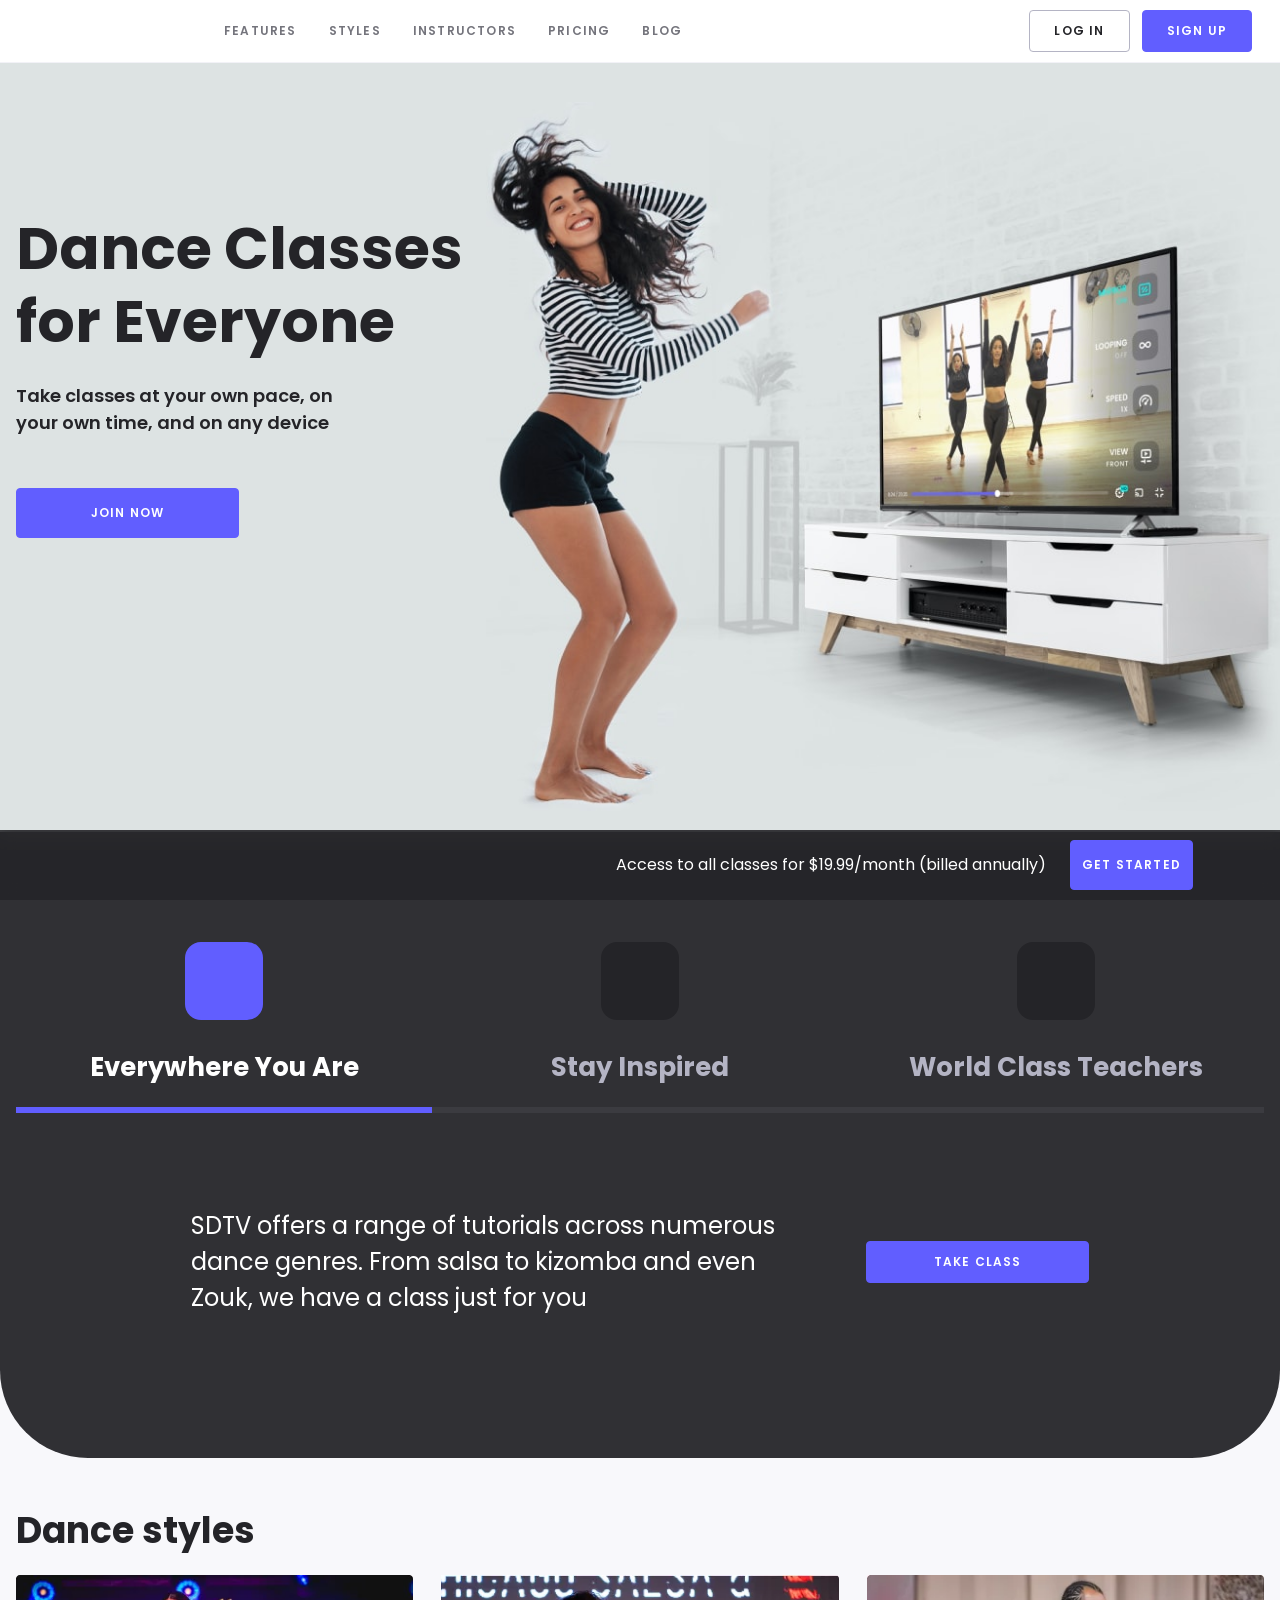
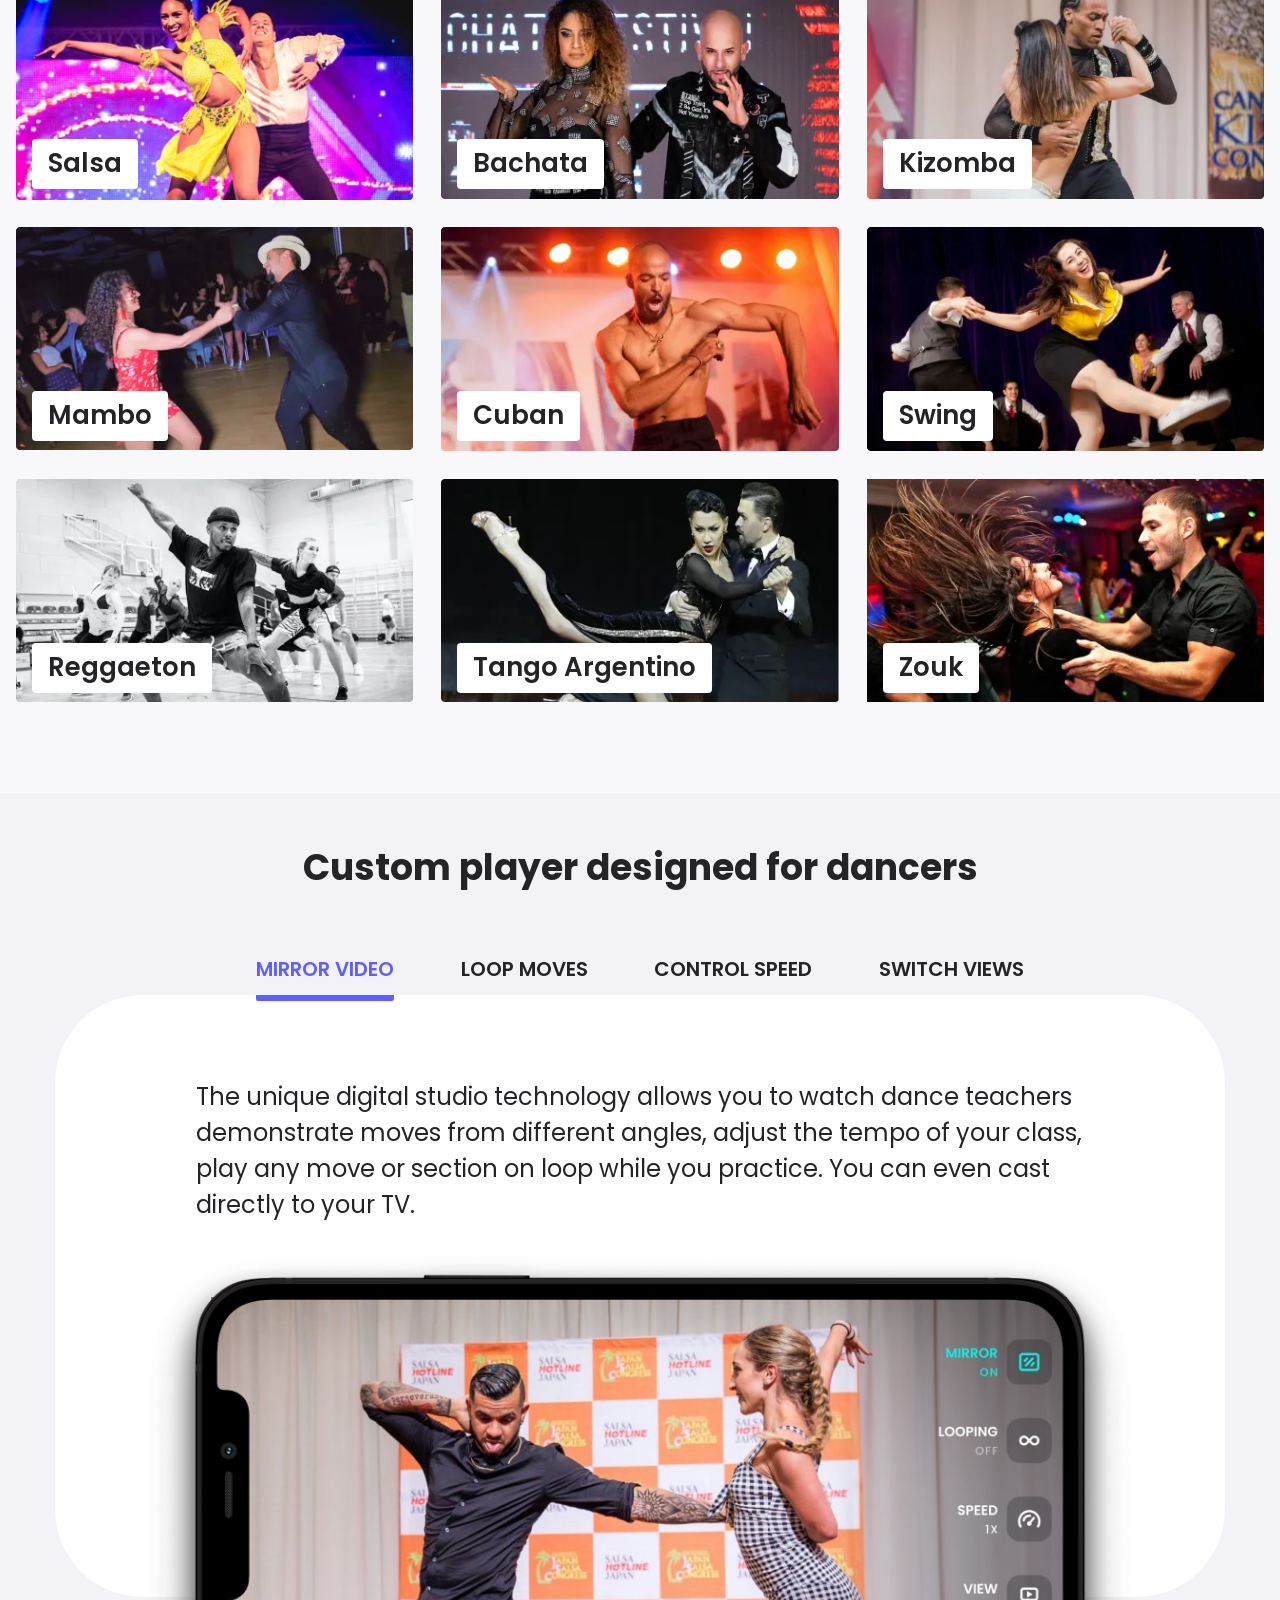
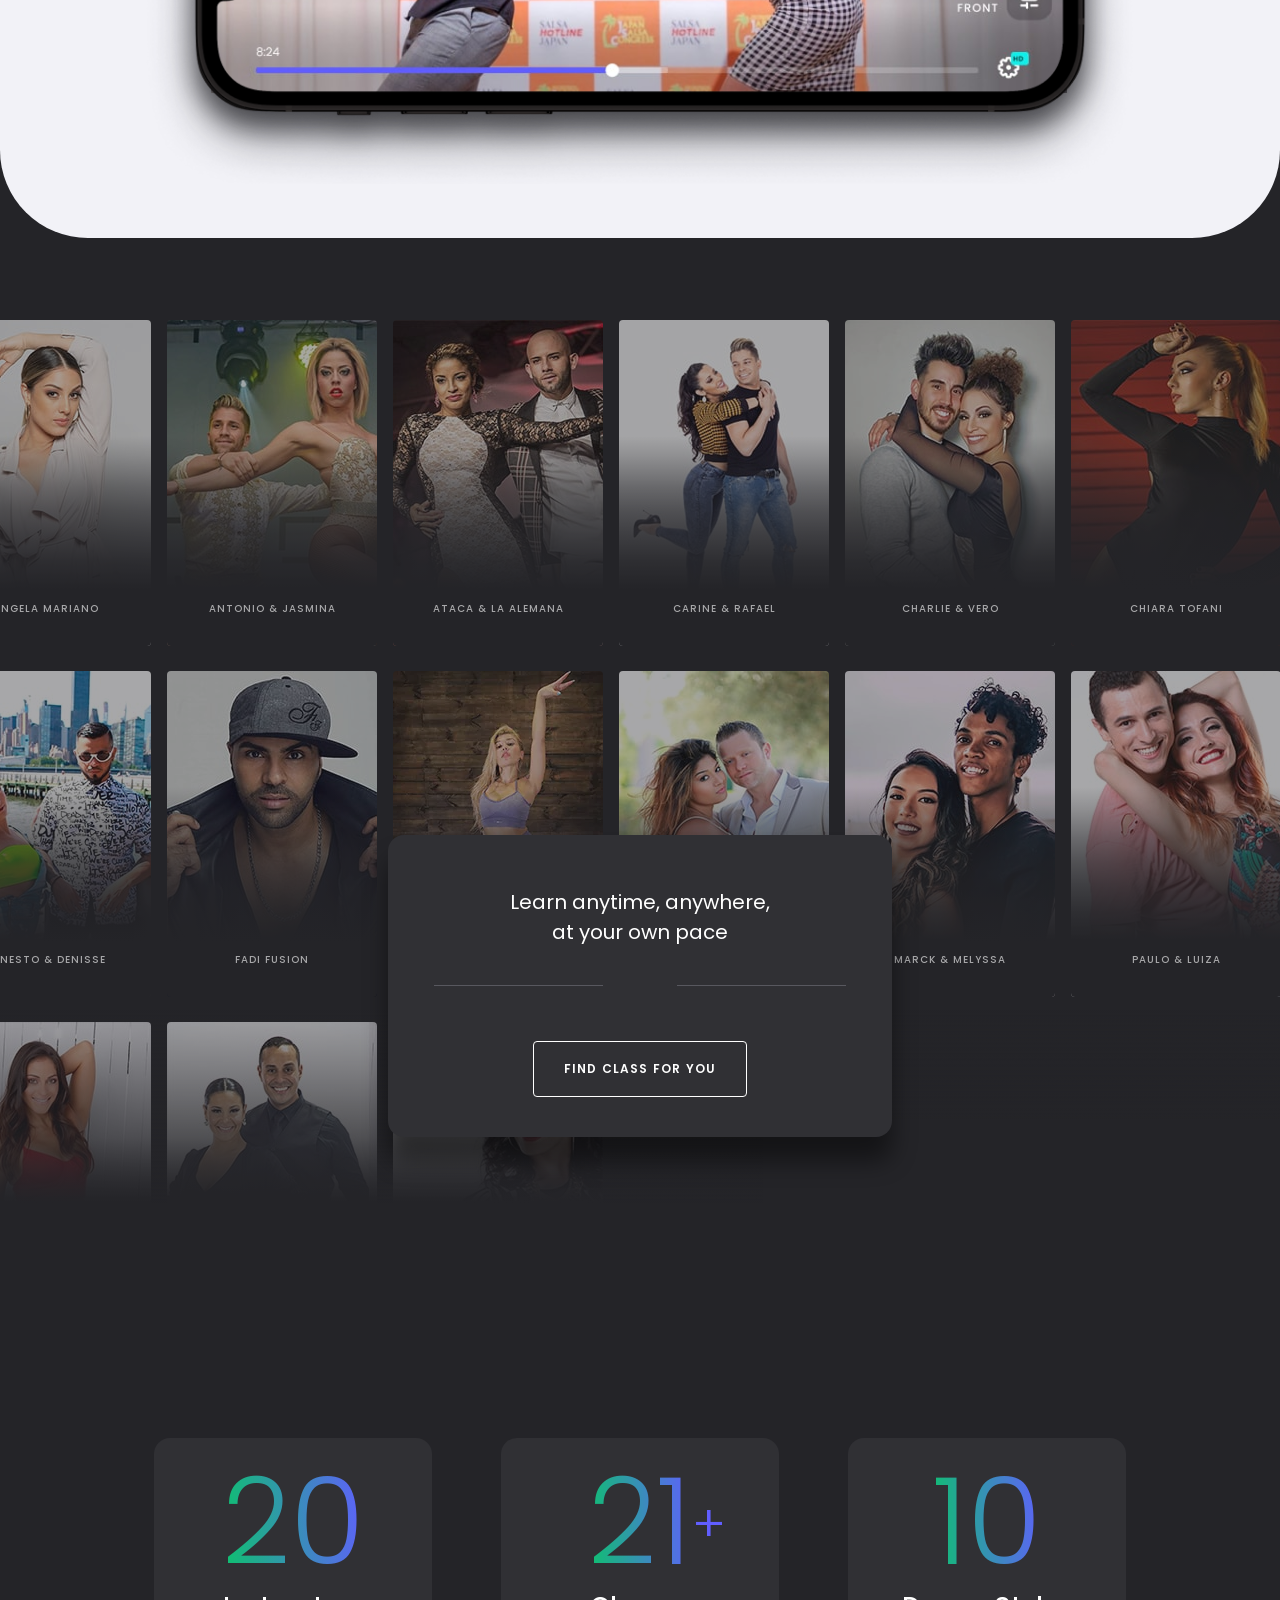
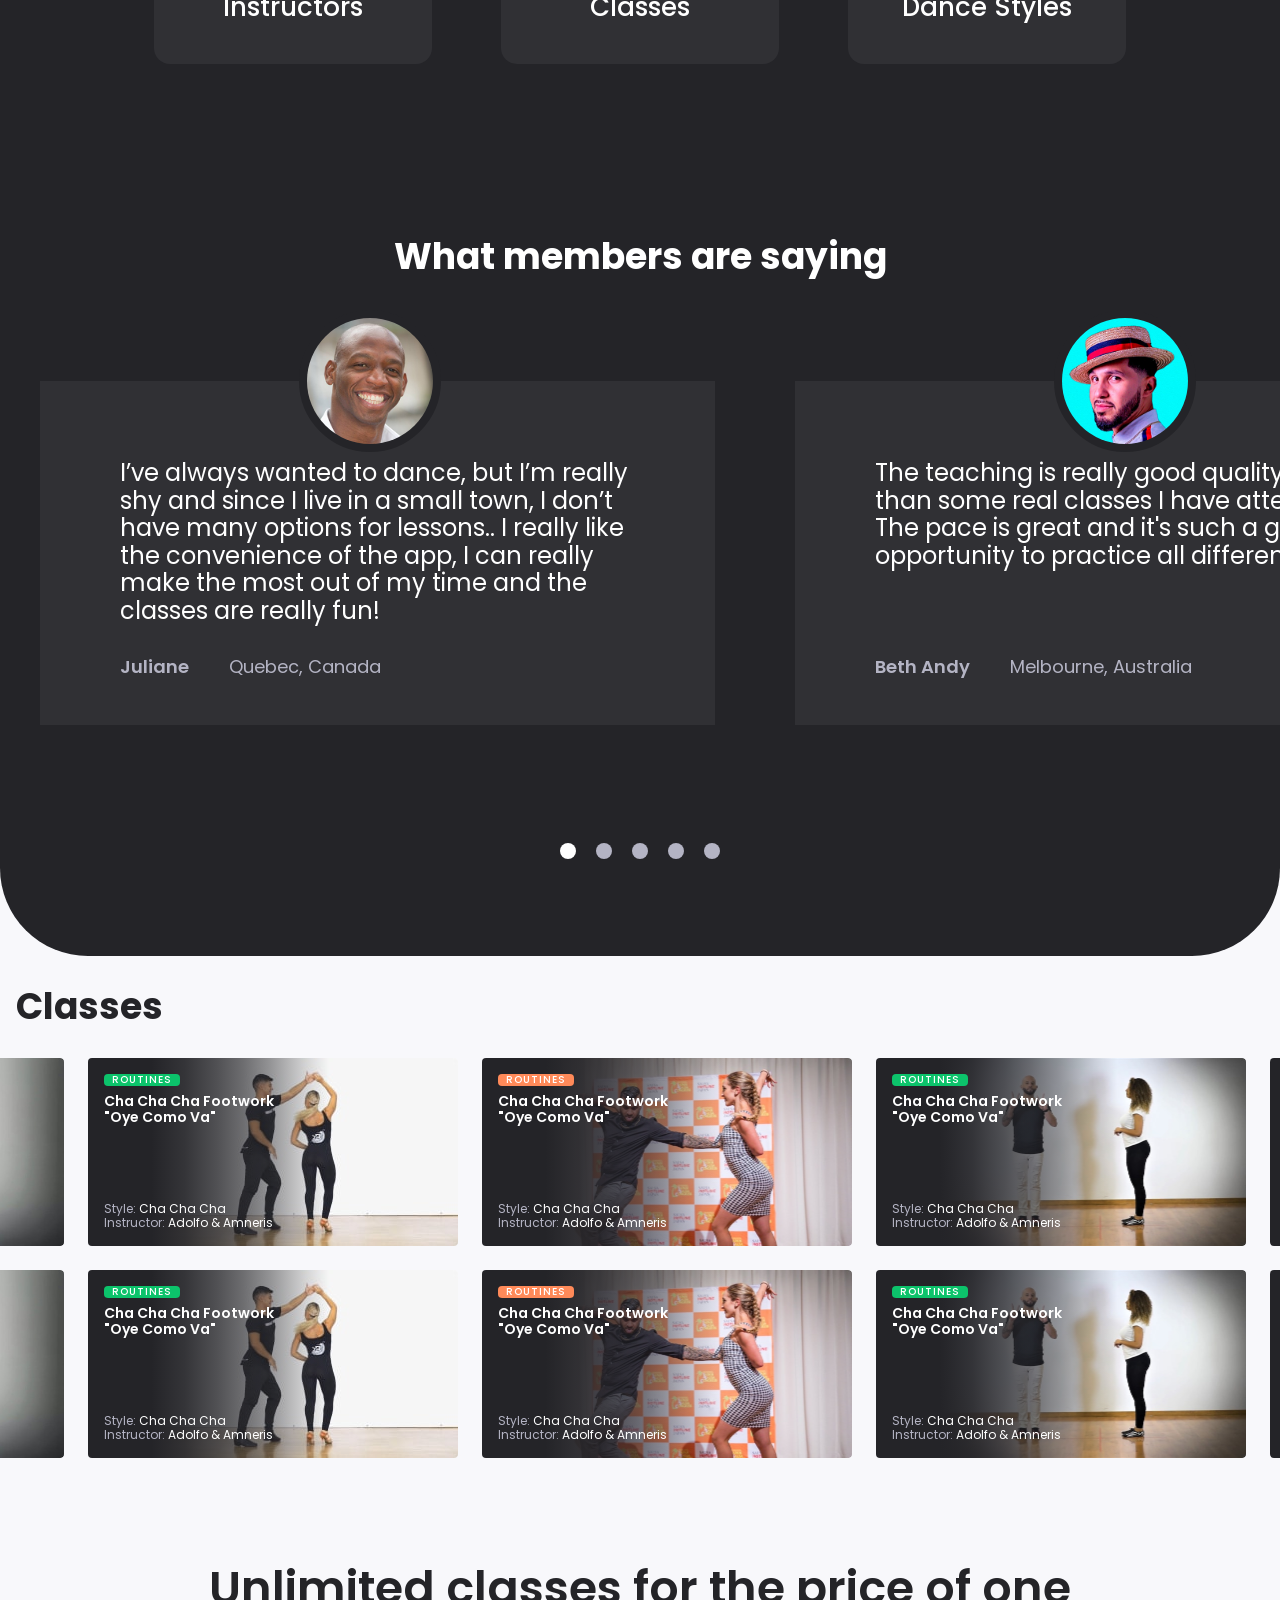
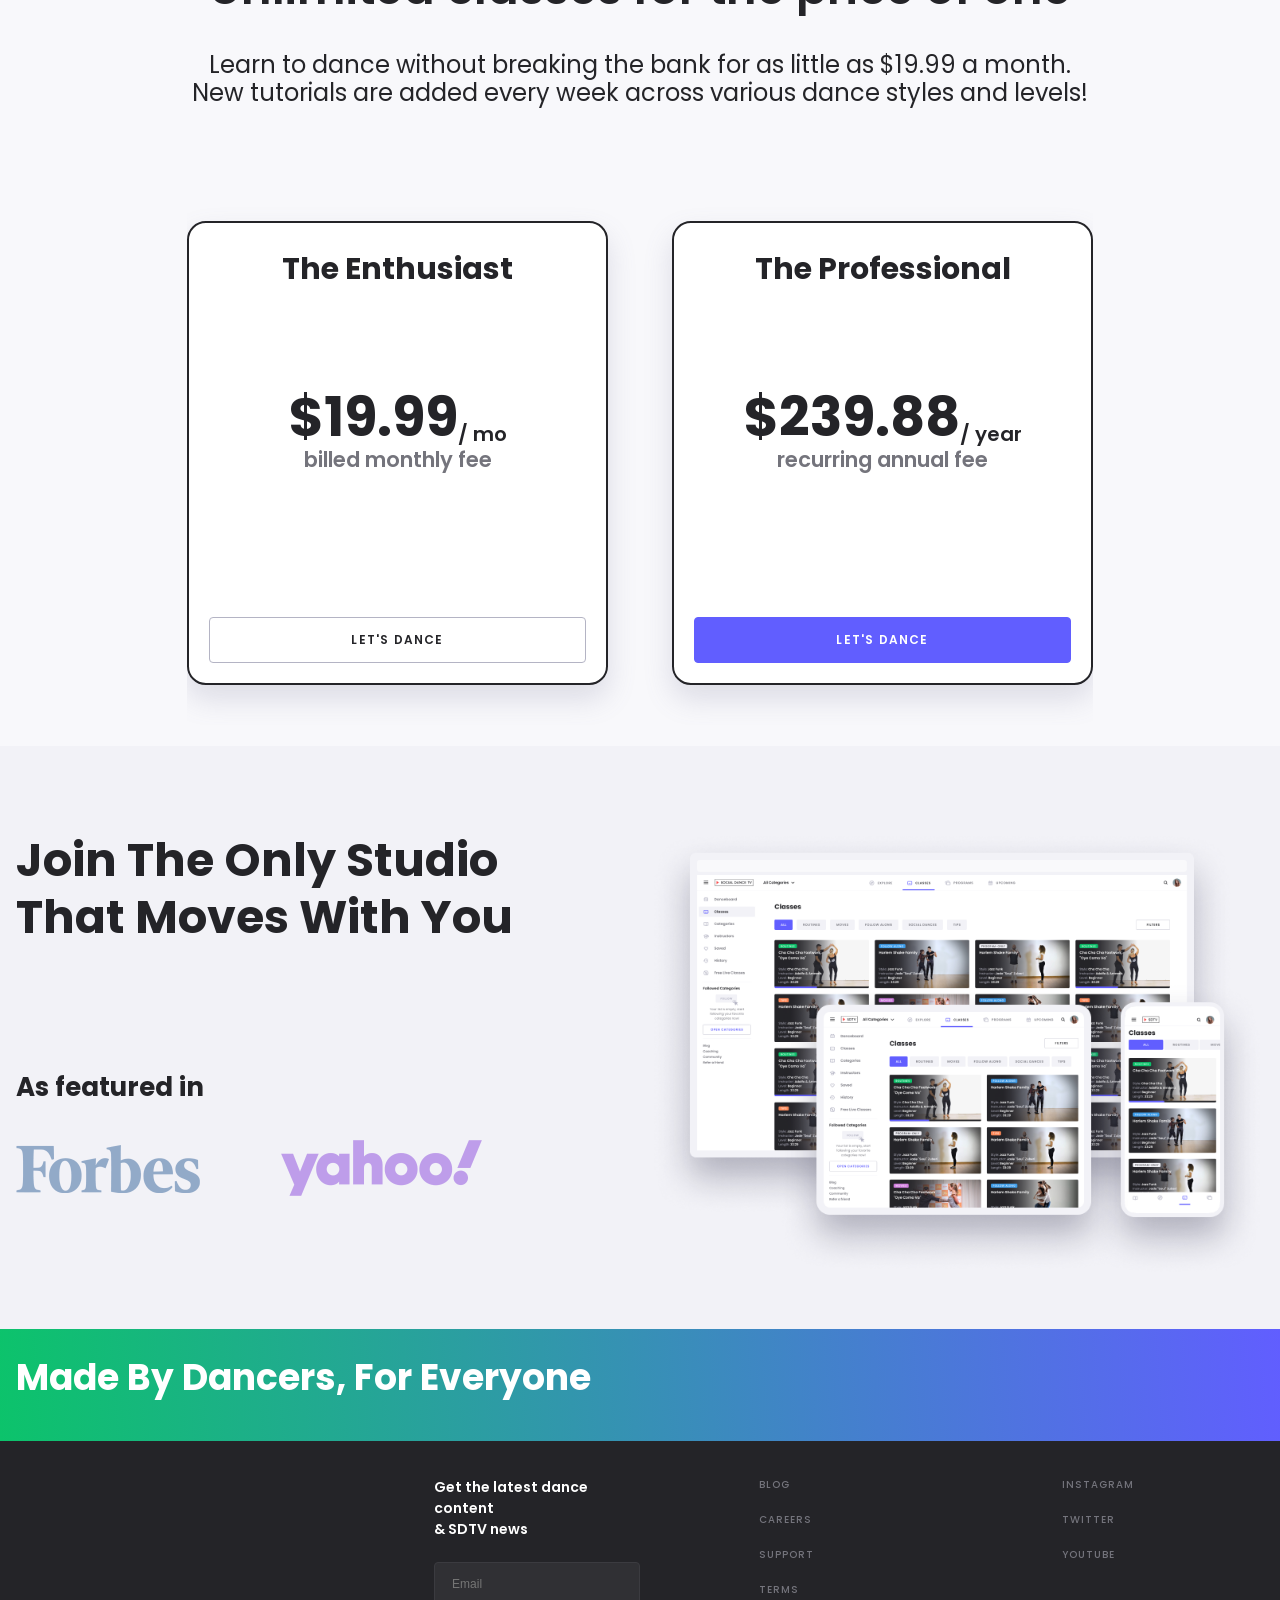
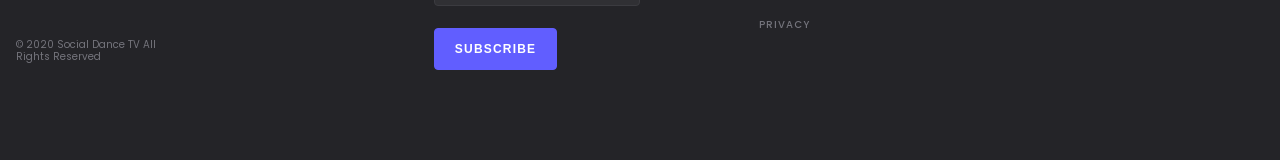
==== index.html @ 83014a9a "Updates" ====
<!DOCTYPE html><html class="page" lang="en"><head><meta charset="UTF-8"><meta http-equiv="X-UA-Compatible" content="IE=edge"><meta name="viewport" content="width=device-width, initial-scale=1.0"><title>Social Dance TV</title><link rel="preconnect" href="https://fonts.gstatic.com"><link rel="stylesheet" href="https://fonts.googleapis.com/css2?family=Poppins:wght@300;600;700&amp;display=swap"><link rel="stylesheet" href="css/style.css"><link href="https://unpkg.com/aos@2.3.1/dist/aos.css" rel="stylesheet"><link rel="icon" href="/favicon.ico"><link rel="icon" href="/icon.svg" type="image/svg+xml"><link rel="apple-touch-icon" href="/apple-touch-icon.png"></head><body><header class="page-header"><div class="page-header__wrapper container"><a class="page-header__logo" href="/"><svg width="152" height="25" fill="currentColor" aria-labelledby="logo-title"><title id="logo-title">Social Dance TV Logo</title><use xlink:href="icons.svg#logo-horizontal"></use></svg></a><button class="page-header__toggler" type="button" aria-expanded="false" aria-controls="main-nav"><svg class="page-header__toggler-icon" role="img" focusable="false" aria-hidden="true" width="18" height="12"><use class="page-header__toggler-icon-menu" xlink:href="icons.svg#burger-menu"></use><use class="page-header__toggler-icon-close" xlink:href="icons.svg#close" width="10" height="10" x="4" y="1"></use></svg></button><nav class="main-nav main-nav--hide page-header__nav" id="main-nav"><ul class="main-nav__list"><li class="main-nav__item"><a class="main-nav__link" href="#features">Features</a></li><li class="main-nav__item"><a class="main-nav__link" href="#styles">Styles</a></li><li class="main-nav__item"><a class="main-nav__link" href="#instructors">Instructors</a></li><li class="main-nav__item"><a class="main-nav__link" href="#pricing">Pricing</a></li><li class="main-nav__item"><a class="main-nav__link" href="/blog">Blog</a></li></ul><ul class="main-nav__list main-nav__list--cta"><li><a class="button button--white main-nav__btn" href="https://app.socialdancetv.com/login?gr=1">Log in</a></li><li><a class="button main-nav__btn" href="https://app.socialdancetv.com/signup/1?gr=1">Sign up</a></li></ul></nav></div></header><main class="page-main" id="wrap"><section class="intro" id="intro"><div class="intro__wrapper container"><h1 class="intro__title">Dance Classes for Everyone</h1><p class="intro__subtitle">Take classes at your own pace, on your own time, and on any device</p><a class="button intro__cta" href="https://app.socialdancetv.com/signup/1?gr=1">Join Now</a></div></section><article class="banner" id="banner"><div class="banner__wrapper container"><p class="banner__text">Access to all classes for $19.99/month (billed annually)</p><a class="button banner__link" href="https://app.socialdancetv.com/signup/1?gr=1">Get started</a></div></article><article class="features" data-aos="fade" data-aos-duration="2000" id="features"><h2 class="visually-hidden">Features</h2><div class="features__wrapper container slider"><ul class="features__tablist slider__tablist" role="tablist"><li class="features__presentation" role="presentation"><a class="features__tab slider__tab" href="#everywhere" role="tab" title="Everywhere You Are"><svg class="features__icon features__icon--presentation" role="img" focusable="false" aria-hidden="true" width="78" height="78" fill="currentColor"><use xlink:href="icons.svg#local"></use></svg>Everywhere You Are</a></li><li class="features__presentation" role="presentation"><a class="features__tab slider__tab" href="#inspired" role="tab" title="Stay Inspired"><svg class="features__icon features__icon--presentation" role="img" focusable="false" aria-hidden="true" width="78" height="78" fill="currentColor"><use xlink:href="icons.svg#carousel-video"></use></svg>Stay Inspired</a></li><li class="features__presentation" role="presentation"><a class="features__tab slider__tab" href="#teachers" role="tab" title="World Class Teachers"><svg class="features__icon features__icon--presentation" role="img" focusable="false" aria-hidden="true" width="78" height="78" fill="currentColor"><use xlink:href="icons.svg#earth"></use></svg>World Class Teachers</a></li></ul><div class="features__sections slider__wrapper"><section class="features__section slider__slide" id="everywhere"><h3 class="features__title"><svg class="features__icon features__icon--section" role="img" focusable="false" aria-hidden="true" width="78" height="78" fill="currentColor"><use xlink:href="icons.svg#local" width="48" height="48"></use></svg>Everywhere You Are</h3><p class="features__text">SDTV offers a range of tutorials across numerous dance genres. From salsa to kizomba and even Zouk, we have a class just for you</p><a class="button features__cta" href="#">Take class</a></section><section class="features__section slider__slide" id="inspired"><h3 class="features__title"><svg class="features__icon features__icon--section" role="img" focusable="false" aria-hidden="true" width="78" height="78" fill="currentColor"><use xlink:href="icons.svg#carousel-video" width="48" height="48"></use></svg>Stay Inspired</h3><p class="features__text">SDTV offers a range of tutorials across numerous dance genres. From ballet to hip-hop and even Bollywood, we have a class just for you</p><a class="button features__cta" href="#">Take class</a></section><section class="features__section slider__slide" id="teachers"><h3 class="features__title"><svg class="features__icon features__icon--section" role="img" focusable="false" aria-hidden="true" width="78" height="78" fill="currentColor"><use xlink:href="icons.svg#earth" width="48" height="48"></use></svg>World Class Teachers</h3><p class="features__text">SDTV offers a range of tutorials across numerous dance genres. From ballet to hip-hop and even Bollywood, we have a class just for you</p><a class="button features__cta" href="#">Take class</a></section></div></div></article><section class="dance-styles container slider" data-aos="fade" data-aos-duration="2000" id="styles"><h2 class="dance-styles__title">Dance styles</h2><p class="dance-styles__subtitle">Learn moves, skills, and full routines in a range of popular styles.</p><ul class="dance-styles__styles slider__wrapper"><li class="dance-styles__style slider__slide"><a class="figure figure--video" href="#salsa"><picture class="figure__poster"><source srcset="./img/main/styles/salsa-mob.webp 227w, ./img/main/styles/salsa.webp 418w" sizes="(max-width: 720px) 227px, 418px" type="image/webp"><img class="figure__image" src="./img/main/styles/salsa.jpg" alt="Salsa photo" srcset="./img/main/styles/salsa-mob.jpg 227w, ./img/main/styles/salsa.jpg 418w" sizes="(max-width: 720px) 227px, 418px"></picture><video class="figure__video" muted><source src="./video/salsa.mp4" type="video/mp4"></video><h3 class="figure__caption">Salsa</h3></a></li><li class="dance-styles__style slider__slide"><a class="figure figure--video" href="#bachata"><picture class="figure__poster"><source srcset="./img/main/styles/bachata-mob.webp 227w, ./img/main/styles/bachata.webp 418w" sizes="(max-width: 720px) 227px, 418px" type="image/webp"><img class="figure__image" src="./img/main/styles/bachata.jpg" alt="Bachata photo" srcset="./img/main/styles/bachata-mob.jpg 227w, ./img/main/styles/bachata.jpg 418w" sizes="(max-width: 720px) 227px, 418px"></picture><video class="figure__video" muted><source src="./video/bachata.mp4" type="video/mp4"></video><h3 class="figure__caption">Bachata</h3></a></li><li class="dance-styles__style slider__slide"><a class="figure figure--video" href="#kizomba"><picture class="figure__poster"><source srcset="./img/main/styles/kizomba-mob.webp 227w, ./img/main/styles/kizomba.webp 418w" sizes="(max-width: 720px) 227px, 418px" type="image/webp"><img class="figure__image" src="./img/main/styles/kizomba.jpg" alt="Kizomba photo" srcset="./img/main/styles/kizomba-mob.jpg 227w, ./img/main/styles/kizomba.jpg 418w" sizes="(max-width: 720px) 227px, 418px"></picture><video class="figure__video" muted><source src="./video/kizomba.mp4" type="video/mp4"></video><h3 class="figure__caption">Kizomba</h3></a></li><li class="dance-styles__style slider__slide"><a class="figure figure--video" href="#mambo"><picture class="figure__poster"><source srcset="./img/main/styles/mambo-mob.webp 227w, ./img/main/styles/mambo.webp 418w" sizes="(max-width: 720px) 227px, 418px" type="image/webp"><img class="figure__image" src="./img/main/styles/mambo.jpg" alt="Mambo photo" srcset="./img/main/styles/mambo-mob.jpg 227w, ./img/main/styles/mambo.jpg 418w" sizes="(max-width: 720px) 227px, 418px"></picture><video class="figure__video" muted><source src="./video/mambo.mp4" type="video/mp4"></video><h3 class="figure__caption">Mambo</h3></a></li><li class="dance-styles__style slider__slide"><a class="figure figure--video" href="#cuban"><picture class="figure__poster"><source srcset="./img/main/styles/cuban-mob.webp 227w, ./img/main/styles/cuban.webp 418w" sizes="(max-width: 720px) 227px, 418px" type="image/webp"><img class="figure__image" src="./img/main/styles/cuban.jpg" alt="Cuban photo" srcset="./img/main/styles/cuban-mob.jpg 227w, ./img/main/styles/cuban.jpg 418w" sizes="(max-width: 720px) 227px, 418px"></picture><video class="figure__video" muted><source src="./video/cuban.mp4" type="video/mp4"></video><h3 class="figure__caption">Cuban</h3></a></li><li class="dance-styles__style slider__slide"><a class="figure figure--video" href="#swing"><picture class="figure__poster"><source srcset="./img/main/styles/swing-mob.webp 227w, ./img/main/styles/swing.webp 418w" sizes="(max-width: 720px) 227px, 418px" type="image/webp"><img class="figure__image" src="./img/main/styles/swing.jpg" alt="Swing photo" srcset="./img/main/styles/swing-mob.jpg 227w, ./img/main/styles/swing.jpg 418w" sizes="(max-width: 720px) 227px, 418px"></picture><video class="figure__video" muted><source src="./video/swing.mp4" type="video/mp4"></video><h3 class="figure__caption">Swing</h3></a></li><li class="dance-styles__style slider__slide"><a class="figure figure--video" href="#reggaeton"><picture class="figure__poster"><source srcset="./img/main/styles/reggaeton-mob.webp 227w, ./img/main/styles/reggaeton.webp 418w" sizes="(max-width: 720px) 227px, 418px" type="image/webp"><img class="figure__image" src="./img/main/styles/reggaeton.jpg" alt="Reggaeton photo" srcset="./img/main/styles/reggaeton-mob.jpg 227w, ./img/main/styles/reggaeton.jpg 418w" sizes="(max-width: 720px) 227px, 418px"></picture><video class="figure__video" muted><source src="./video/reggaeton.mp4" type="video/mp4"></video><h3 class="figure__caption">Reggaeton</h3></a></li><li class="dance-styles__style slider__slide"><a class="figure figure--video" href="#tango_argentino"><picture class="figure__poster"><source srcset="./img/main/styles/tango_argentino-mob.webp 227w, ./img/main/styles/tango_argentino.webp 418w" sizes="(max-width: 720px) 227px, 418px" type="image/webp"><img class="figure__image" src="./img/main/styles/tango_argentino.jpg" alt="Tango Argentino photo" srcset="./img/main/styles/tango_argentino-mob.jpg 227w, ./img/main/styles/tango_argentino.jpg 418w" sizes="(max-width: 720px) 227px, 418px"></picture><video class="figure__video" muted><source src="./video/tango_argentino.mp4" type="video/mp4"></video><h3 class="figure__caption">Tango Argentino</h3></a></li><li class="dance-styles__style slider__slide"><a class="figure figure--video" href="#zouk"><picture class="figure__poster"><source srcset="./img/main/styles/zouk-mob.webp 227w, ./img/main/styles/zouk.webp 418w" sizes="(max-width: 720px) 227px, 418px" type="image/webp"><img class="figure__image" src="./img/main/styles/zouk.jpg" alt="Zouk photo" srcset="./img/main/styles/zouk-mob.jpg 227w, ./img/main/styles/zouk.jpg 418w" sizes="(max-width: 720px) 227px, 418px"></picture><video class="figure__video" muted><source src="./video/zouk.mp4" type="video/mp4"></video><h3 class="figure__caption">Zouk</h3></a></li></ul><aside class="dance-styles__buttons"><button class="slider__button" type="button" title="Previous slide" data-direction="prev"><svg class="slider__button-icon" role="img" focusable="false" aria-hidden="true" width="7" height="12" fill="currentColor"><use xlink:href="icons.svg#arrow-left"></use></svg></button><button class="slider__button" type="button" title="Next slide" data-direction="next"><svg class="slider__button-icon" role="img" focusable="false" aria-hidden="true" width="7" height="12" fill="currentColor"><use xlink:href="icons.svg#arrow-right"></use></svg></button></aside></section><!--include ./includes/home/cta-section1--><section class="custom-player" data-aos="fade" data-aos-duration="2000" id="custom-player"><div class="custom-player__wrapper container"><h2 class="custom-player__title">Custom player designed for dancers</h2><ul class="tablist custom-player__tablist" role="tablist"><li class="tablist__presentation" role="presentation"><a class="tablist__tab tablist__tab--active" role="tab" href="#mirror-video" aria-selected="true">Mirror video</a></li><li class="tablist__presentation" role="presentation"><a class="tablist__tab" role="tab" href="#loop-moves">Loop moves</a></li><li class="tablist__presentation" role="presentation"><a class="tablist__tab" role="tab" href="#control-speed">Control speed</a></li><li class="tablist__presentation" role="presentation"><a class="tablist__tab" role="tab" href="#switch-views">Switch views</a></li></ul><figure class="custom-player__figure" role="tabpanel" id="mirror-video"><div class="custom-player__border" data-aos="fade-down"><picture class="custom-player__pic"><source src="./img/main/mob-program.webp" type="image/wepb"><img src="./img/main/mob-program.jpg" alt="Mirror video" width="899" height="415"></picture></div><figcaption class="custom-player__caption"><h3 class="visually-hidden">Mirror video</h3><svg class="custom-player__icon" role="img" focusable="false" aria-hidden="true" fill="rgba(97,94,255,0.08)" width="202.5" height="180"><use xlink:href="icons.svg#mirror"></use></svg><p>The unique digital studio technology allows you to watch dance teachers demonstrate moves from different angles, adjust the tempo of&nbsp;your class, play any move or section on loop while you practice. You&nbsp;can even cast directly to your TV.</p></figcaption></figure><figure class="custom-player__figure" role="tabpanel" hidden id="loop-moves"><div class="custom-player__border" data-aos="fade-down"><picture class="custom-player__pic"><source src="./img/main/mob-program.webp" type="image/wepb"><img src="./img/main/mob-program.jpg" alt="Loop moves" width="899" height="415"></picture></div><figcaption class="custom-player__caption"><h3 class="visually-hidden">Loop moves</h3><svg class="custom-player__icon" role="img" focusable="false" aria-hidden="true" fill="rgba(97,94,255,0.08)" width="202.5" height="180"><use xlink:href="icons.svg#infinity"></use></svg><p>The unique digital studio technology allows you to watch dance teachers demonstrate moves from different angles, adjust the tempo of&nbsp;your class, play any move or section on loop while you practice. You&nbsp;can even cast directly to your TV.</p></figcaption></figure><figure class="custom-player__figure" role="tabpanel" hidden id="control-speed"><div class="custom-player__border" data-aos="fade-down"><picture class="custom-player__pic"><source src="./img/main/mob-program.webp" type="image/wepb"><img src="./img/main/mob-program.jpg" alt="Control speed" width="899" height="415"></picture></div><figcaption class="custom-player__caption"><h3 class="visually-hidden">Control speed</h3><svg class="custom-player__icon" role="img" focusable="false" aria-hidden="true" fill="rgba(97,94,255,0.08)" width="202.5" height="180"><use xlink:href="icons.svg#speed"></use></svg><p>The unique digital studio technology allows you to watch dance teachers demonstrate moves from different angles, adjust the tempo of&nbsp;your class, play any move or section on loop while you practice. You&nbsp;can even cast directly to your TV.</p></figcaption></figure><figure class="custom-player__figure" role="tabpanel" hidden id="switch-views"><div class="custom-player__border" data-aos="fade-down"><picture class="custom-player__pic"><source src="./img/main/mob-program.webp" type="image/wepb"><img src="./img/main/mob-program.jpg" alt="Switch views" width="899" height="415"></picture></div><figcaption class="custom-player__caption"><h3 class="visually-hidden">Switch views</h3><svg class="custom-player__icon" role="img" focusable="false" aria-hidden="true" fill="rgba(97,94,255,0.08)" width="202.5" height="180"><use xlink:href="icons.svg#view"></use></svg><p>The unique digital studio technology allows you to watch dance teachers demonstrate moves from different angles, adjust the tempo of&nbsp;your class, play any move or section on loop while you practice. You&nbsp;can even cast directly to your TV.</p></figcaption></figure></div></section><section class="instructors" data-aos="fade" data-aos-duration="2000" id="instructors"><h2 class="instructors__title">New classes added every month.</h2><ul class="instructors__list"><li class="instructors__instructor"><picture class="instructors__photo"><source srcset="./img/main/teachers/Angela Mariano.webp" type="image/webp"><img src="./img/main/teachers/Angela Mariano.jpg" alt="{&quot;item&quot;:&quot;Angela Mariano&quot;}" width="210" height="326"></picture><p class="instructors__name">Angela Mariano</p></li><li class="instructors__instructor"><picture class="instructors__photo"><source srcset="./img/main/teachers/Antonio &amp; Jasmina.webp" type="image/webp"><img src="./img/main/teachers/Antonio &amp; Jasmina.jpg" alt="{&quot;item&quot;:&quot;Antonio &amp; Jasmina&quot;}" width="210" height="326"></picture><p class="instructors__name">Antonio &amp; Jasmina</p></li><li class="instructors__instructor"><picture class="instructors__photo"><source srcset="./img/main/teachers/Ataca &amp; La Alemana.webp" type="image/webp"><img src="./img/main/teachers/Ataca &amp; La Alemana.jpg" alt="{&quot;item&quot;:&quot;Ataca &amp; La Alemana&quot;}" width="210" height="326"></picture><p class="instructors__name">Ataca &amp; La Alemana</p></li><li class="instructors__instructor"><picture class="instructors__photo"><source srcset="./img/main/teachers/Carine &amp; Rafael.webp" type="image/webp"><img src="./img/main/teachers/Carine &amp; Rafael.jpg" alt="{&quot;item&quot;:&quot;Carine &amp; Rafael&quot;}" width="210" height="326"></picture><p class="instructors__name">Carine &amp; Rafael</p></li><li class="instructors__instructor"><picture class="instructors__photo"><source srcset="./img/main/teachers/Charlie &amp; Vero.webp" type="image/webp"><img src="./img/main/teachers/Charlie &amp; Vero.jpg" alt="{&quot;item&quot;:&quot;Charlie &amp; Vero&quot;}" width="210" height="326"></picture><p class="instructors__name">Charlie &amp; Vero</p></li><li class="instructors__instructor"><picture class="instructors__photo"><source srcset="./img/main/teachers/Chiara Tofani.webp" type="image/webp"><img src="./img/main/teachers/Chiara Tofani.jpg" alt="{&quot;item&quot;:&quot;Chiara Tofani&quot;}" width="210" height="326"></picture><p class="instructors__name">Chiara Tofani</p></li><li class="instructors__instructor"><picture class="instructors__photo"><source srcset="./img/main/teachers/Cornel &amp; Rithika.webp" type="image/webp"><img src="./img/main/teachers/Cornel &amp; Rithika.jpg" alt="{&quot;item&quot;:&quot;Cornel &amp; Rithika&quot;}" width="210" height="326"></picture><p class="instructors__name">Cornel &amp; Rithika</p></li><li class="instructors__instructor"><picture class="instructors__photo"><source srcset="./img/main/teachers/Ernesto &amp; Denisse.webp" type="image/webp"><img src="./img/main/teachers/Ernesto &amp; Denisse.jpg" alt="{&quot;item&quot;:&quot;Ernesto &amp; Denisse&quot;}" width="210" height="326"></picture><p class="instructors__name">Ernesto &amp; Denisse</p></li><li class="instructors__instructor"><picture class="instructors__photo"><source srcset="./img/main/teachers/Fadi Fusion.webp" type="image/webp"><img src="./img/main/teachers/Fadi Fusion.jpg" alt="{&quot;item&quot;:&quot;Fadi Fusion&quot;}" width="210" height="326"></picture><p class="instructors__name">Fadi Fusion</p></li><li class="instructors__instructor"><picture class="instructors__photo"><source srcset="./img/main/teachers/Jane.webp" type="image/webp"><img src="./img/main/teachers/Jane.jpg" alt="{&quot;item&quot;:&quot;Jane&quot;}" width="210" height="326"></picture><p class="instructors__name">Jane</p></li><li class="instructors__instructor"><picture class="instructors__photo"><source srcset="./img/main/teachers/Lee and Kat.webp" type="image/webp"><img src="./img/main/teachers/Lee and Kat.jpg" alt="{&quot;item&quot;:&quot;Lee and Kat&quot;}" width="210" height="326"></picture><p class="instructors__name">Lee and Kat</p></li><li class="instructors__instructor"><picture class="instructors__photo"><source srcset="./img/main/teachers/Marck &amp; Melyssa.webp" type="image/webp"><img src="./img/main/teachers/Marck &amp; Melyssa.jpg" alt="{&quot;item&quot;:&quot;Marck &amp; Melyssa&quot;}" width="210" height="326"></picture><p class="instructors__name">Marck &amp; Melyssa</p></li><li class="instructors__instructor"><picture class="instructors__photo"><source srcset="./img/main/teachers/Paulo &amp; Luiza.webp" type="image/webp"><img src="./img/main/teachers/Paulo &amp; Luiza.jpg" alt="{&quot;item&quot;:&quot;Paulo &amp; Luiza&quot;}" width="210" height="326"></picture><p class="instructors__name">Paulo &amp; Luiza</p></li><li class="instructors__instructor"><picture class="instructors__photo"><source srcset="./img/main/teachers/Rodrigo &amp; Asya.webp" type="image/webp"><img src="./img/main/teachers/Rodrigo &amp; Asya.jpg" alt="{&quot;item&quot;:&quot;Rodrigo &amp; Asya&quot;}" width="210" height="326"></picture><p class="instructors__name">Rodrigo &amp; Asya</p></li><li class="instructors__instructor"><picture class="instructors__photo"><source srcset="./img/main/teachers/Shani Talmor.webp" type="image/webp"><img src="./img/main/teachers/Shani Talmor.jpg" alt="{&quot;item&quot;:&quot;Shani Talmor&quot;}" width="210" height="326"></picture><p class="instructors__name">Shani Talmor</p></li><li class="instructors__instructor"><picture class="instructors__photo"><source srcset="./img/main/teachers/Tito &amp; Tamara.webp" type="image/webp"><img src="./img/main/teachers/Tito &amp; Tamara.jpg" alt="{&quot;item&quot;:&quot;Tito &amp; Tamara&quot;}" width="210" height="326"></picture><p class="instructors__name">Tito &amp; Tamara</p></li><li class="instructors__instructor"><picture class="instructors__photo"><source srcset="./img/main/teachers/Vanessa Lacedonia.webp" type="image/webp"><img src="./img/main/teachers/Vanessa Lacedonia.jpg" alt="{&quot;item&quot;:&quot;Vanessa Lacedonia&quot;}" width="210" height="326"></picture><p class="instructors__name">Vanessa Lacedonia</p></li></ul><div class="instructors__cta-block"><p class="instructors__cta-text">Learn anytime, anywhere, <br> at your own pace</p><span class="instructors__cta-icon"><svg role="img" focusable="false" aria-hidden="true" width="32" height="32" fill="#B4B4C4"><use xlink:href="icons.svg#book"></use></svg></span><a class="instructors__cta-btn button button--border" href="#find-classes">Find class for you</a></div><table class="advantages" data-aos="fade" data-aos-duration="2000" id="advantages"><caption class="visually-hidden">Advantages</caption><tbody class="advantages__body"><tr class="advantages__row"><th class="advantages__title">Instructors</th><td class="advantages__value"><span data-animation="increase-number">20</span></td></tr><tr class="advantages__row"><th class="advantages__title">Classes</th><td class="advantages__value"><span data-animation="increase-number">90</span><span class="advantages__sub">+</span></td></tr><tr class="advantages__row"><th class="advantages__title">Dance Styles</th><td class="advantages__value"><span data-animation="increase-number">10</span></td></tr></tbody></table></section><section class="reviews" data-aos="fade" data-aos-duration="2000" id="reviews"><h2 class="reviews__title container">What members are saying</h2><div class="reviews__wrapper slider"><ul class="reviews__tablist slider__tablist" role="tablist"><li class="reviews__presentation" role="presentation"><a class="reviews__tab slider__tab" href="#review1" role="tab" title="Go to 1 review"></a></li><li class="reviews__presentation" role="presentation"><a class="reviews__tab slider__tab" href="#review2" role="tab" title="Go to 2 review"></a></li><li class="reviews__presentation" role="presentation"><a class="reviews__tab slider__tab" href="#review3" role="tab" title="Go to 3 review"></a></li><li class="reviews__presentation" role="presentation"><a class="reviews__tab slider__tab" href="#review4" role="tab" title="Go to 4 review"></a></li><li class="reviews__presentation" role="presentation"><a class="reviews__tab slider__tab" href="#review5" role="tab" title="Go to 5 review"></a></li></ul><div class="reviews__list slider__wrapper"><article class="review slider__slide" id="review1"><div class="review__wrapper"><svg class="review__icon" role="img" focusable="false" aria-hidden="true" width="59" height="41" fill="#615EFF"><use xlink:href="icons.svg#quote"></use></svg><img class="review__photo" src="./img/main/comments/1.jpg" width="142" height="142" alt="Jane Smith"><blockquote class="review__quote">I’ve always wanted to dance, but I’m really shy and since I live in a small town, I don’t have many options for lessons.. I really like the convenience of the app, I can really make the most out of my time and the classes are really fun!</blockquote><p class="review__footer"><span class="review__author">Juliane</span><span>Quebec, Canada</span></p></div></article><article class="review slider__slide" id="review2"><div class="review__wrapper"><svg class="review__icon" role="img" focusable="false" aria-hidden="true" width="59" height="41" fill="#615EFF"><use xlink:href="icons.svg#quote"></use></svg><img class="review__photo" src="./img/main/comments/2.jpg" width="142" height="142" alt="Jane Smith"><blockquote class="review__quote">The teaching is really good quality, better than some real classes I have attended. The pace is great and it's such a great opportunity to practice all different styles!</blockquote><p class="review__footer"><span class="review__author">Beth Andy</span><span>Melbourne, Australia</span></p></div></article><article class="review slider__slide" id="review3"><div class="review__wrapper"><svg class="review__icon" role="img" focusable="false" aria-hidden="true" width="59" height="41" fill="#615EFF"><use xlink:href="icons.svg#quote"></use></svg><img class="review__photo" src="./img/main/comments/3.jpg" width="142" height="142" alt="Jane Smith"><blockquote class="review__quote">I am thrilled with quality of teaching and explaining. Besides, technical features make the course rrrrrrrreally helpful: mirror, looping, speed adjusting, back view. Before I was just learning with videos in youtube. The difference is huge.</blockquote><p class="review__footer"><span class="review__author">Michael</span><span>Uppsala, Sweden</span></p></div></article><article class="review slider__slide" id="review4"><div class="review__wrapper"><svg class="review__icon" role="img" focusable="false" aria-hidden="true" width="59" height="41" fill="#615EFF"><use xlink:href="icons.svg#quote"></use></svg><img class="review__photo" src="./img/main/comments/4.jpg" width="142" height="142" alt="Jane Smith"><blockquote class="review__quote">I really like the variety. There is a huge amount of classes on all levels, beginner to advanced, and it will take a long time until you have no more classes to take.</blockquote><p class="review__footer"><span class="review__author">Irina</span><span>Russia</span></p></div></article><article class="review slider__slide" id="review5"><div class="review__wrapper"><svg class="review__icon" role="img" focusable="false" aria-hidden="true" width="59" height="41" fill="#615EFF"><use xlink:href="icons.svg#quote"></use></svg><img class="review__photo" src="./img/main/comments/5.jpg" width="142" height="142" alt="Jane Smith"><blockquote class="review__quote">I’ve always wanted to dance, but I’m really shy and since I live in a small town, I don’t have many options for lessons.. I really like the convenience of the app, I can really make the most out of my time and the classes are really fun!</blockquote><p class="review__footer"><span class="review__author">Jane Smith</span><span>USA</span></p></div></article></div></div></section><section class="classes" data-aos="fade" data-aos-duration="2000" id="classes"><div class="classes__wrapper container"><h2>Classes</h2></div><div class="classes-line-space"><div class="classes-row" id="classes-row-first"><a class="classes-item" href="https://app.socialdancetv.com/signup/1?gr=1"><img class="classes-item__image" src="./img/main/classes/item2.jpg"><div class="classes-item__wrapper"><span class="classes-item__tag--blue classes-item__tag">Routines</span><div class="classes-item__title">Cha Cha Cha Footwork &quot;Oye Como Va&quot;</div><footer class="classes-item__footer"><div class="classes-item-style">Style:&nbsp;<span class="classes-item-style-white">Cha Cha Cha</span></div><div class="classes-item-instructor">Instructor:&nbsp;<span class="classes-item-instructor-white">Adolfo &amp; Amneris</span></div></footer></div></a><a class="classes-item" href="https://app.socialdancetv.com/signup/1?gr=1"><img class="classes-item__image" src="./img/main/classes/item3.jpg"><div class="classes-item__wrapper"><span class="classes-item__tag--purple classes-item__tag">Routines</span><div class="classes-item__title">Cha Cha Cha Footwork &quot;Oye Como Va&quot;</div><footer class="classes-item__footer"><div class="classes-item-style">Style:&nbsp;<span class="classes-item-style-white">Cha Cha Cha</span></div><div class="classes-item-instructor">Instructor:&nbsp;<span class="classes-item-instructor-white">Adolfo &amp; Amneris</span></div></footer></div></a><a class="classes-item" href="https://app.socialdancetv.com/signup/1?gr=1"><img class="classes-item__image" src="./img/main/classes/item4.jpg"><div class="classes-item__wrapper"><span class="classes-item__tag">Routines</span><div class="classes-item__title">Cha Cha Cha Footwork &quot;Oye Como Va&quot;</div><footer class="classes-item__footer"><div class="classes-item-style">Style:&nbsp;<span class="classes-item-style-white">Cha Cha Cha</span></div><div class="classes-item-instructor">Instructor:&nbsp;<span class="classes-item-instructor-white">Adolfo &amp; Amneris</span></div></footer></div></a><a class="classes-item" href="https://app.socialdancetv.com/signup/1?gr=1"><img class="classes-item__image" src="./img/main/classes/item1.jpg"><div class="classes-item__wrapper"><span class="classes-item__tag--orange classes-item__tag">Routines</span><div class="classes-item__title">Cha Cha Cha Footwork &quot;Oye Como Va&quot;</div><footer class="classes-item__footer"><div class="classes-item-style">Style:&nbsp;<span class="classes-item-style-white">Cha Cha Cha</span></div><div class="classes-item-instructor">Instructor:&nbsp;<span class="classes-item-instructor-white">Adolfo &amp; Amneris</span></div></footer></div></a><a class="classes-item" href="https://app.socialdancetv.com/signup/1?gr=1"><img class="classes-item__image" src="./img/main/classes/item2.jpg"><div class="classes-item__wrapper"><span class="classes-item__tag--blue classes-item__tag">Routines</span><div class="classes-item__title">Cha Cha Cha Footwork &quot;Oye Como Va&quot;</div><footer class="classes-item__footer"><div class="classes-item-style">Style:&nbsp;<span class="classes-item-style-white">Cha Cha Cha</span></div><div class="classes-item-instructor">Instructor:&nbsp;<span class="classes-item-instructor-white">Adolfo &amp; Amneris</span></div></footer></div></a><a class="classes-item" href="https://app.socialdancetv.com/signup/1?gr=1"><img class="classes-item__image" src="./img/main/classes/item3.jpg"><div class="classes-item__wrapper"><span class="classes-item__tag--purple classes-item__tag">Routines</span><div class="classes-item__title">Cha Cha Cha Footwork &quot;Oye Como Va&quot;</div><footer class="classes-item__footer"><div class="classes-item-style">Style:&nbsp;<span class="classes-item-style-white">Cha Cha Cha</span></div><div class="classes-item-instructor">Instructor:&nbsp;<span class="classes-item-instructor-white">Adolfo &amp; Amneris</span></div></footer></div></a><a class="classes-item" href="https://app.socialdancetv.com/signup/1?gr=1"><img class="classes-item__image" src="./img/main/classes/item4.jpg"><div class="classes-item__wrapper"><span class="classes-item__tag">Routines</span><div class="classes-item__title">Cha Cha Cha Footwork &quot;Oye Como Va&quot;</div><footer class="classes-item__footer"><div class="classes-item-style">Style:&nbsp;<span class="classes-item-style-white">Cha Cha Cha</span></div><div class="classes-item-instructor">Instructor:&nbsp;<span class="classes-item-instructor-white">Adolfo &amp; Amneris</span></div></footer></div></a><a class="classes-item" href="https://app.socialdancetv.com/signup/1?gr=1"><img class="classes-item__image" src="./img/main/classes/item1.jpg"><div class="classes-item__wrapper"><span class="classes-item__tag--orange classes-item__tag">Routines</span><div class="classes-item__title">Cha Cha Cha Footwork &quot;Oye Como Va&quot;</div><footer class="classes-item__footer"><div class="classes-item-style">Style:&nbsp;<span class="classes-item-style-white">Cha Cha Cha</span></div><div class="classes-item-instructor">Instructor:&nbsp;<span class="classes-item-instructor-white">Adolfo &amp; Amneris</span></div></footer></div></a><a class="classes-item" href="https://app.socialdancetv.com/signup/1?gr=1"><img class="classes-item__image" src="./img/main/classes/item2.jpg"><div class="classes-item__wrapper"><span class="classes-item__tag--blue classes-item__tag">Routines</span><div class="classes-item__title">Cha Cha Cha Footwork &quot;Oye Como Va&quot;</div><footer class="classes-item__footer"><div class="classes-item-style">Style:&nbsp;<span class="classes-item-style-white">Cha Cha Cha</span></div><div class="classes-item-instructor">Instructor:&nbsp;<span class="classes-item-instructor-white">Adolfo &amp; Amneris</span></div></footer></div></a><a class="classes-item" href="https://app.socialdancetv.com/signup/1?gr=1"><img class="classes-item__image" src="./img/main/classes/item3.jpg"><div class="classes-item__wrapper"><span class="classes-item__tag--purple classes-item__tag">Routines</span><div class="classes-item__title">Cha Cha Cha Footwork &quot;Oye Como Va&quot;</div><footer class="classes-item__footer"><div class="classes-item-style">Style:&nbsp;<span class="classes-item-style-white">Cha Cha Cha</span></div><div class="classes-item-instructor">Instructor:&nbsp;<span class="classes-item-instructor-white">Adolfo &amp; Amneris</span></div></footer></div></a></div><div class="classes-row" id="classes-row-second"><a class="classes-item" href="https://app.socialdancetv.com/signup/1?gr=1"><img class="classes-item__image" src="./img/main/classes/item2.jpg"><div class="classes-item__wrapper"><span class="classes-item__tag--blue classes-item__tag">Routines</span><div class="classes-item__title">Cha Cha Cha Footwork &quot;Oye Como Va&quot;</div><footer class="classes-item__footer"><div class="classes-item-style">Style:&nbsp;<span class="classes-item-style-white">Cha Cha Cha</span></div><div class="classes-item-instructor">Instructor:&nbsp;<span class="classes-item-instructor-white">Adolfo &amp; Amneris</span></div></footer></div></a><a class="classes-item" href="https://app.socialdancetv.com/signup/1?gr=1"><img class="classes-item__image" src="./img/main/classes/item3.jpg"><div class="classes-item__wrapper"><span class="classes-item__tag--purple classes-item__tag">Routines</span><div class="classes-item__title">Cha Cha Cha Footwork &quot;Oye Como Va&quot;</div><footer class="classes-item__footer"><div class="classes-item-style">Style:&nbsp;<span class="classes-item-style-white">Cha Cha Cha</span></div><div class="classes-item-instructor">Instructor:&nbsp;<span class="classes-item-instructor-white">Adolfo &amp; Amneris</span></div></footer></div></a><a class="classes-item" href="https://app.socialdancetv.com/signup/1?gr=1"><img class="classes-item__image" src="./img/main/classes/item4.jpg"><div class="classes-item__wrapper"><span class="classes-item__tag">Routines</span><div class="classes-item__title">Cha Cha Cha Footwork &quot;Oye Como Va&quot;</div><footer class="classes-item__footer"><div class="classes-item-style">Style:&nbsp;<span class="classes-item-style-white">Cha Cha Cha</span></div><div class="classes-item-instructor">Instructor:&nbsp;<span class="classes-item-instructor-white">Adolfo &amp; Amneris</span></div></footer></div></a><a class="classes-item" href="https://app.socialdancetv.com/signup/1?gr=1"><img class="classes-item__image" src="./img/main/classes/item1.jpg"><div class="classes-item__wrapper"><span class="classes-item__tag--orange classes-item__tag">Routines</span><div class="classes-item__title">Cha Cha Cha Footwork &quot;Oye Como Va&quot;</div><footer class="classes-item__footer"><div class="classes-item-style">Style:&nbsp;<span class="classes-item-style-white">Cha Cha Cha</span></div><div class="classes-item-instructor">Instructor:&nbsp;<span class="classes-item-instructor-white">Adolfo &amp; Amneris</span></div></footer></div></a><a class="classes-item" href="https://app.socialdancetv.com/signup/1?gr=1"><img class="classes-item__image" src="./img/main/classes/item2.jpg"><div class="classes-item__wrapper"><span class="classes-item__tag--blue classes-item__tag">Routines</span><div class="classes-item__title">Cha Cha Cha Footwork &quot;Oye Como Va&quot;</div><footer class="classes-item__footer"><div class="classes-item-style">Style:&nbsp;<span class="classes-item-style-white">Cha Cha Cha</span></div><div class="classes-item-instructor">Instructor:&nbsp;<span class="classes-item-instructor-white">Adolfo &amp; Amneris</span></div></footer></div></a><a class="classes-item" href="https://app.socialdancetv.com/signup/1?gr=1"><img class="classes-item__image" src="./img/main/classes/item3.jpg"><div class="classes-item__wrapper"><span class="classes-item__tag--purple classes-item__tag">Routines</span><div class="classes-item__title">Cha Cha Cha Footwork &quot;Oye Como Va&quot;</div><footer class="classes-item__footer"><div class="classes-item-style">Style:&nbsp;<span class="classes-item-style-white">Cha Cha Cha</span></div><div class="classes-item-instructor">Instructor:&nbsp;<span class="classes-item-instructor-white">Adolfo &amp; Amneris</span></div></footer></div></a><a class="classes-item" href="https://app.socialdancetv.com/signup/1?gr=1"><img class="classes-item__image" src="./img/main/classes/item4.jpg"><div class="classes-item__wrapper"><span class="classes-item__tag">Routines</span><div class="classes-item__title">Cha Cha Cha Footwork &quot;Oye Como Va&quot;</div><footer class="classes-item__footer"><div class="classes-item-style">Style:&nbsp;<span class="classes-item-style-white">Cha Cha Cha</span></div><div class="classes-item-instructor">Instructor:&nbsp;<span class="classes-item-instructor-white">Adolfo &amp; Amneris</span></div></footer></div></a><a class="classes-item" href="https://app.socialdancetv.com/signup/1?gr=1"><img class="classes-item__image" src="./img/main/classes/item1.jpg"><div class="classes-item__wrapper"><span class="classes-item__tag--orange classes-item__tag">Routines</span><div class="classes-item__title">Cha Cha Cha Footwork &quot;Oye Como Va&quot;</div><footer class="classes-item__footer"><div class="classes-item-style">Style:&nbsp;<span class="classes-item-style-white">Cha Cha Cha</span></div><div class="classes-item-instructor">Instructor:&nbsp;<span class="classes-item-instructor-white">Adolfo &amp; Amneris</span></div></footer></div></a><a class="classes-item" href="https://app.socialdancetv.com/signup/1?gr=1"><img class="classes-item__image" src="./img/main/classes/item2.jpg"><div class="classes-item__wrapper"><span class="classes-item__tag--blue classes-item__tag">Routines</span><div class="classes-item__title">Cha Cha Cha Footwork &quot;Oye Como Va&quot;</div><footer class="classes-item__footer"><div class="classes-item-style">Style:&nbsp;<span class="classes-item-style-white">Cha Cha Cha</span></div><div class="classes-item-instructor">Instructor:&nbsp;<span class="classes-item-instructor-white">Adolfo &amp; Amneris</span></div></footer></div></a><a class="classes-item" href="https://app.socialdancetv.com/signup/1?gr=1"><img class="classes-item__image" src="./img/main/classes/item3.jpg"><div class="classes-item__wrapper"><span class="classes-item__tag--purple classes-item__tag">Routines</span><div class="classes-item__title">Cha Cha Cha Footwork &quot;Oye Como Va&quot;</div><footer class="classes-item__footer"><div class="classes-item-style">Style:&nbsp;<span class="classes-item-style-white">Cha Cha Cha</span></div><div class="classes-item-instructor">Instructor:&nbsp;<span class="classes-item-instructor-white">Adolfo &amp; Amneris</span></div></footer></div></a></div></div></section><section class="tariffs" data-aos="fade" data-aos-duration="2000" id="pricing"><div class="tariffs__wrapper container"><h2 class="tariffs__title">Unlimited classes for the price of one</h2><p class="tariffs__text">Learn to dance without breaking the bank for as little as $19.99 a month. <br> New tutorials are added every week across various dance styles and levels!</p></div><ul class="tariffs__list"><li class="tariff"><h3 class="tariff__name">The Enthusiast</h3><p class="tariff__price">$19.99<sub class="tariff__sub">/ mo</sub></p><p class="tariff__subtitle">billed monthly fee</p><a class="button button--white tariff__cta _cta--l" href="https://app.socialdancetv.com/signup/1?gr=1">Let's dance</a></li><li class="tariff"><h3 class="tariff__name">The Professional</h3><p class="tariff__price">$239.88<sub class="tariff__sub">/ year</sub></p><p class="tariff__subtitle">recurring annual fee</p><!--p._subtitle.-accent save $141--><a class="button tariff__cta _cta--r" href="https://app.socialdancetv.com/signup/1?gr=1">Let's dance</a><!--p._footer--><!--    span._footer-text Our Best Offer--><!--    span._footer-text.-accent $99.99 PAID YEARLY--></li></ul></section><section class="join" data-aos="fade" data-aos-duration="2000" id="join"><div class="join__wrapper container"><h2 class="join__title">Join The Only Studio That Moves With You</h2><img class="join__image" src="img/screens.png" alt="Our  product" width="288" height="197"><aside class="join__side"><p class="join__side-text">As featured in</p><ul class="join__list"><li class="join__partner"><a href="#"><img class="join__partner-logo" src="img/Forbs.png" alt="Forbs" width="107" height="30"></a></li><li class="join__partner"><a href="#"><img class="join__partner-logo" src="img/yahoo.png" alt="Yahoo" width="152" height="45"></a></li></ul></aside></div></section><article class="cta-section" data-aos="fade" data-aos-duration="2000"><div class="cta-section__wrapper container"><h2 class="cta-section__title cta-section__title--big">Made By Dancers, For Everyone</h2><!--a(href="https://app.socialdancetv.com/signup/1?gr=1").button.-border._sub-button Try it out for 7 days--><!--a(href="https://app.socialdancetv.com/signup/1?gr=1").button.-white._button Start your free trial--></div></article><div class="overlay" hidden></div><article class="payment modal" hidden id="payment"><a class="modal__close" href="/" title="Close modal"><svg class="modal__close__modal__close-icon" role="img" focusable="false" aria-hidden="true" fill="#B4B4C4" width="10" height="10"><use xlink:href="icons.svg#close"></use></svg></a><aside class="payment__side"><label><input class="visually-hidden" id="payment-paypal" type="radio" name="tariff" value="Enthusiast" checked><article class="tariff tariff--popup"><h3 class="tariff__name">The Enthusiast</h3><p class="tariff__price">$20<sub class="tariff__sub">/ mo</sub></p><p class="tariff__subtitle">billed monthly fee</p><ul class="payment-side-list"><li class="payment-side-list__item"><span class="payment-side-list__icon"><svg role="img" focusable="false" aria-hidden="true" width="18" height="14" fill="currentColor"><use xlink:href="icons.svg#card"></use></svg></span>Access over 750+ classes</li><li class="payment-side-list__item"><span class="payment-side-list__icon"><svg role="img" focusable="false" aria-hidden="true" width="22" height="18" fill="currentColor"><use xlink:href="icons.svg#cards"></use></svg></span>Full access to programs</li><li class="payment-side-list__item"><span class="payment-side-list__icon"><svg role="img" focusable="false" aria-hidden="true" width="16" height="16" fill="currentColor"><use xlink:href="icons.svg#calendar"></use></svg></span>Daily scedule suggestions</li></ul></article></label><details class="payment__details"><summary class="payment__summary">More plans<svg role="img" focusable="false" aria-hidden="true" width="12" height="6" fill="currentColor"><use xlink:href="icons.svg#down"></use></svg></summary><label><input class="visually-hidden" id="payment-paypal" type="radio" name="tariff" value="Professional"><article class="tariff tariff--popup"><h3 class="tariff__name">The Professional</h3><p class="tariff__price">$8.33<sub class="tariff__sub">/ mo</sub></p><p class="tariff__subtitle">recurring annual fee</p><p class="tariff__subtitle tariff__subtitle--accent">save $141</p><ul class="payment-side-list"><li class="payment-side-list__item"><span class="payment-side-list__icon"><svg role="img" focusable="false" aria-hidden="true" width="18" height="14" fill="currentColor"><use xlink:href="icons.svg#card"></use></svg></span>Access over 750+ classes</li><li class="payment-side-list__item"><span class="payment-side-list__icon"><svg role="img" focusable="false" aria-hidden="true" width="22" height="18" fill="currentColor"><use xlink:href="icons.svg#cards"></use></svg></span>Full access to programs</li><li class="payment-side-list__item"><span class="payment-side-list__icon"><svg role="img" focusable="false" aria-hidden="true" width="16" height="16" fill="currentColor"><use xlink:href="icons.svg#calendar"></use></svg></span>Daily scedule suggestions</li></ul></article></label></details></aside><div class="payment__main"><section><h2 class="payment__title">Select a Plan</h2><table class="payment-table"><tbody class="payment-table__body"><tr class="payment-table__row"><th class="payment-table__par">Amount Due</th><td class="payment-table__val">$ 99.99</td></tr><tr class="payment-table__row"><th class="payment-table__par">Annual Saving</th><td class="payment-table__val payment-table__val--accent">$ 139.89</td></tr><tr class="payment-table__row"><th class="payment-table__par">Todays Total:</th><td class="payment-table__val"><del class="payment-table__del">$ 99.99</del>$ 99.99</td></tr></tbody></table></section><section><h2 class="payment__title">Payment Method</h2><form class="payment-form"><ul class="payment-form__method-list"><li class="payment-form__checkbox-group payment-form__checkbox-group--long"><input class="visually-hidden payment-form__checkbox" type="radio" id="payment-card-1" name="method" value="card" checked><label class="payment-form__button-checks-label" for="payment-card-1">Credit or Debit Card<img src="img/mastercard.svg" alt="Visa" width="22" height="13"><img src="img/visa.svg" alt="Visa" width="28" height="9"></label></li><li class="payment-form__checkbox-group"><input class="visually-hidden payment-form__checkbox" type="radio" name="method" value="paypal" id="payment-paypal-1"><label class="payment-form__button-checks-label" for="payment-paypal-1"><img src="img/paypal.svg" alt="Paypal" width="56" height="15"></label></li><li class="payment-form__checkbox-group"><input class="visually-hidden payment-form__checkbox" id="payment-google-1" type="radio" name="method" value="google-pay"><label class="payment-form__button-checks-label" for="payment-google-1"><img src="img/google-pay.svg" alt="Google Pay" width="41" height="16"></label></li><li class="payment-form__checkbox-group"><input class="visually-hidden payment-form__checkbox" id="payment-apple-1" type="radio" name="method" value="apple-pay"><label class="payment-form__button-checks-label" for="payment-apple-1"><img src="img/apple-pay.svg" alt="Apple Pay" width="41" height="16"></label></li></ul><div class="payment-form__wrapper"><label class="payment-form__label payment-form__label--master">Card Number<input class="payment-form__input payment-form__input--icon" id="card-number" type="text" name="card-number" autocomplete="cc-number" valid></label><label class="payment-form__label">Expiration<input class="payment-form__input" id="card-number" type="text" name="card-exp" placeholder="MM / YY" autocomplete="cc-exp"></label><label class="payment-form__label">CVV<input class="payment-form__input" id="card-number" type="text" name="card-cvv" placeholder="CVV" autocomplete="cc-csc"></label><label class="payment-form__label">Card Holder Name<input class="payment-form__input" id="card-number" type="text" name="card-hold" placeholder="Card Holder Name" autocomplete="cc-name"></label></div><button class="payment-form__submit button" type="submit">Start membership</button><details class="payment__details payment-form__coupon"><summary class="payment__summary">Enter a Coupon Code<svg role="img" focusable="false" aria-hidden="true" width="12" height="6" fill="currentColor"><use xlink:href="icons.svg#down"></use></svg></summary><input class="payment-form__input" id="card-number" type="text" name="card-hold" minlength="2" placeholder="Enter a Coupon Code"></details></form></section></div></article><article class="payment modal" hidden id="payment-class"><a class="modal__close" href="/" title="Close modal"><svg class="modal__close__modal__close-icon" role="img" focusable="false" aria-hidden="true" fill="#B4B4C4" width="10" height="10"><use xlink:href="icons.svg#close"></use></svg></a><aside class="payment__side"><h2 class="payment__title">Level up fast, try premium to unlock this class</h2><div class="classes-item"><img class="classes-item__image" src="./img/main/classes/item1.jpg"><div class="classes-item__wrapper"><span class="classes-item__tag">Routines</span><div class="classes-item__title">Cha Cha Cha Footwork &quot;Oye Como Va&quot;</div><footer class="classes-item__footer"><div class="classes-item-style">Style:&nbsp;<span class="classes-item-style-white">Cha Cha Cha</span></div><div class="classes-item-instructor">Instructor:&nbsp;<span class="classes-item-instructor-white">Adolfo &amp; Amneris</span></div></footer></div></div><ul class="payment-side-list"><li class="payment-side-list__item"><span class="payment-side-list__icon"><svg role="img" focusable="false" aria-hidden="true" width="18" height="14" fill="currentColor"><use xlink:href="icons.svg#card"></use></svg></span>Access over 750+ classes</li><li class="payment-side-list__item"><span class="payment-side-list__icon"><svg role="img" focusable="false" aria-hidden="true" width="22" height="18" fill="currentColor"><use xlink:href="icons.svg#cards"></use></svg></span>Full access to programs</li><li class="payment-side-list__item"><span class="payment-side-list__icon"><svg role="img" focusable="false" aria-hidden="true" width="16" height="16" fill="currentColor"><use xlink:href="icons.svg#calendar"></use></svg></span>Daily scedule suggestions</li></ul></aside><div class="payment__main"><section><h2 class="payment__title">Select a Plan</h2><div class="payment-plan"><header class="payment-plan__header"><div class="payment-plan__text"><h3 class="payment-plan__title">Valera Smith</h3><p class="payment-plan__subtitle">Our Best Offer</p><p class="payment-plan__cost">$99.99 / Yearly</p></div><p class="payment-plan__save">You Save<span class="payment-plan__save-numb">58%</span></p><svg class="payment-plan__icon" role="img" focusable="false" aria-hidden="true" width="20" height="14" fill="currentColor"><use xlink:href="icons.svg#done"></use></svg></header><details class="payment__details payment-plan__more"><summary class="payment__summary">More plans<svg role="img" focusable="false" aria-hidden="true" width="12" height="6" fill="currentColor"><use xlink:href="icons.svg#down"></use></svg></summary></details><hr><table class="payment-table"><tbody class="payment-table__body"><tr class="payment-table__row"><th class="payment-table__par">Amount Due</th><td class="payment-table__val">$ 99.99</td></tr><tr class="payment-table__row"><th class="payment-table__par">Annual Saving</th><td class="payment-table__val payment-table__val--accent">$ 139.89</td></tr><tr class="payment-table__row"><th class="payment-table__par">Todays Total:</th><td class="payment-table__val"><del class="payment-table__del">$ 99.99</del>$ 99.99</td></tr></tbody></table></div></section><section><h2 class="payment__title">Payment Method</h2><form class="payment-form"><ul class="payment-form__method-list"><li class="payment-form__checkbox-group payment-form__checkbox-group--long"><input class="visually-hidden payment-form__checkbox" type="radio" id="payment-card-2" name="method" value="card" checked><label class="payment-form__button-checks-label" for="payment-card-2">Credit or Debit Card<img src="img/mastercard.svg" alt="Visa" width="22" height="13"><img src="img/visa.svg" alt="Visa" width="28" height="9"></label></li><li class="payment-form__checkbox-group"><input class="visually-hidden payment-form__checkbox" type="radio" name="method" value="paypal" id="payment-paypal-2"><label class="payment-form__button-checks-label" for="payment-paypal-2"><img src="img/paypal.svg" alt="Paypal" width="56" height="15"></label></li><li class="payment-form__checkbox-group"><input class="visually-hidden payment-form__checkbox" id="payment-google-2" type="radio" name="method" value="google-pay"><label class="payment-form__button-checks-label" for="payment-google-2"><img src="img/google-pay.svg" alt="Google Pay" width="41" height="16"></label></li><li class="payment-form__checkbox-group"><input class="visually-hidden payment-form__checkbox" id="payment-apple-2" type="radio" name="method" value="apple-pay"><label class="payment-form__button-checks-label" for="payment-apple-2"><img src="img/apple-pay.svg" alt="Apple Pay" width="41" height="16"></label></li></ul><div class="payment-form__wrapper"><label class="payment-form__label payment-form__label--master">Card Number<input class="payment-form__input payment-form__input--icon" id="card-number" type="text" name="card-number" autocomplete="cc-number" valid></label><label class="payment-form__label">Expiration<input class="payment-form__input" id="card-number" type="text" name="card-exp" placeholder="MM / YY" autocomplete="cc-exp"></label><label class="payment-form__label">CVV<input class="payment-form__input" id="card-number" type="text" name="card-cvv" placeholder="CVV" autocomplete="cc-csc"></label><label class="payment-form__label">Card Holder Name<input class="payment-form__input" id="card-number" type="text" name="card-hold" placeholder="Card Holder Name" autocomplete="cc-name"></label></div><button class="payment-form__submit button" type="submit">Start membership</button><details class="payment__details payment-form__coupon"><summary class="payment__summary">Enter a Coupon Code<svg role="img" focusable="false" aria-hidden="true" width="12" height="6" fill="currentColor"><use xlink:href="icons.svg#down"></use></svg></summary><input class="payment-form__input" id="card-number" type="text" name="card-hold" minlength="2" placeholder="Enter a Coupon Code"></details></form></section></div></article></main><footer class="page-footer" id="footer"><div class="page-footer__wrapper container"><svg class="page-footer__logo" width="55" height="55" fill="#ffffff" aria-labelledby="logo-sq-title"><title id="logo-sq-title">Social Dance TV Logo</title><use xlink:href="icons.svg#logo-square"></use></svg><form class="subscribe-form page-footer__form" action="" method="POST"><label class="subscribe-form__label" for="subscribe-input">Get the latest dance content <br> &amp; SDTV news</label><input class="subscribe-form__input" placeholder="Email" type="email" id="subscribe-input"><button class="button subscribe-form__submit" type="submit">Subscribe</button></form><div class="page-footer__lists"><ul class="page-footer__list"><li><a class="page-footer__link" href="/blog">Blog</a></li><li><a class="page-footer__link" href="/careers">Careers</a></li><li><a class="page-footer__link" href="/support">Support</a></li><li><a class="page-footer__link" href="terms">Terms</a></li><li><a class="page-footer__link" href="privacy">Privacy</a></li></ul><ul class="page-footer__list"><li><a class="page-footer__link" href="#">Instagram</a><a class="page-footer__link" href="#">Twitter</a><a class="page-footer__link" href="#">YouTube</a></li></ul></div><small class="page-footer__copyright">&copy; 2020 Social Dance TV All Rights Reserved</small></div></footer><script src="js/main.js"></script></body></html>
---- css/style.css ----
/*! normalize.css v8.0.1 | MIT License | github.com/necolas/normalize.css */html{line-height:1.15;-webkit-text-size-adjust:100%}body{margin:0}main{display:block}h1{font-size:2em;margin:.67em 0}hr{box-sizing:content-box;height:0;overflow:visible}pre{font:1em monospace,monospace}a{background:0 0}abbr[title]{border-bottom:none;text-decoration:underline;text-decoration:underline dotted}b,strong{font-weight:bolder}code,kbd,samp{font:1em monospace,monospace}small{font-size:80%}sub,sup{font-size:75%;line-height:0;position:relative;vertical-align:baseline}sub{bottom:-.25em}sup{top:-.5em}img{border-style:none}button,input,optgroup,select,textarea{font:100%/1.15 inherit;margin:0}button,input{overflow:visible}button,select{text-transform:none}[type=button],[type=reset],[type=submit],button{-webkit-appearance:button}[type=button]::-moz-focus-inner,[type=reset]::-moz-focus-inner,[type=submit]::-moz-focus-inner,button::-moz-focus-inner{border-style:none;padding:0}[type=button]:-moz-focusring,[type=reset]:-moz-focusring,[type=submit]:-moz-focusring,button:-moz-focusring{outline:1px dotted ButtonText}fieldset{padding:.35em .75em .625em}legend{box-sizing:border-box;color:inherit;display:table;max-width:100%;padding:0;white-space:normal}progress{vertical-align:baseline}textarea{overflow:auto}[type=checkbox],[type=radio]{box-sizing:border-box;padding:0}[type=number]::-webkit-inner-spin-button,[type=number]::-webkit-outer-spin-button{height:auto}[type=search]{-webkit-appearance:textfield;outline-offset:-2px}[type=search]::-webkit-search-decoration{-webkit-appearance:none}::-webkit-file-upload-button{-webkit-appearance:button;font:inherit}details{display:block}summary{display:list-item}template{display:none}[hidden]{display:none}@keyframes fadeIn{from{opacity:0}to{opacity:1}}@keyframes fadeInDown{0%{opacity:0;transform:translateY(-100px)}100%{opacity:1;transform:translateY(0)}}@keyframes fadeInDownModal{0%{opacity:0;transform:translate(-50%,-500%)}100%{opacity:1;transform:translate(-50%,-50%)}}.fadeIn{opacity:0;animation:fadeIn 1s 2s linear forwards}.page{--back:rgb(248, 248, 251);--front:rgb(36, 36, 40);font-size:18px;-webkit-tap-highlight-color:transparent}@media (min-width:600px){.page{font-size:20px}}@media (min-width:800px){.page{font-size:22px}}@media (min-width:1200px){.page{font-size:24px}}*,::after,::before{box-sizing:inherit}img{max-width:100%;height:auto}body{background:var(--back);min-height:100vh;display:flex;flex-direction:column;color:var(--front);font-family:Poppins,helvetica,Tahoma,sans-serif;box-sizing:border-box;overflow-x:hidden}footer{margin-top:auto}h3{font-weight:600;font-size:1.44rem;line-height:1.5}a,button{-webkit-tap-highlight-color:inherit}.scroll-lock{overflow:hidden}@media screen and (prefers-reduced-motion:no-preference){body,html{scroll-behavior:smooth}}.container{width:100%;padding-left:16px;padding-right:16px;margin-right:auto;margin-left:auto;max-width:1344px}.visually-hidden:not(:focus):not(:active),input[type=checkbox].visually-hidden,input[type=radio].visually-hidden{position:absolute;width:1px;height:1px;margin:-1px;border:0;padding:0;white-space:nowrap;clip-path:inset(100%);clip:rect(0 0 0 0);overflow:hidden}.button{background:#615eff;display:flex;flex-direction:row;justify-content:center;align-items:center;padding:11px;color:#fff;font-weight:600;font-size:12px;line-height:1.5;letter-spacing:.1em;text-transform:uppercase;text-decoration:none;border-radius:4px;border:1px solid #615eff;text-align:center}.button:hover{background:#7774ff}.button--white{background:#fff;border-color:#b4b4c4;color:#242428}.button--white:hover{background:#fff;color:#615eff}.button--border{background:0 0;border-color:currentColor;color:inherit;border-radius:16px}.button--border:hover{background:#fff;color:#242428}.button:disabled{background:#f2f2f7;color:#b4b4c4;border-color:transparent}.page-header{background:#fff;padding-top:7px;padding-bottom:7px;position:sticky;z-index:5;top:0;border-bottom:1px solid #f2f2f7}.page-header__logo{display:flex;color:inherit}.page-header__wrapper{display:flex;justify-content:space-between;align-items:center}.page-header__toggler{background:0 0;border:none}.page-header__toggler-icon-close{display:none}.page-header__toggler--opened .page-header__toggler-icon-close{display:block}.page-header__toggler--opened .page-header__toggler-icon-menu{display:none}@media (min-width:950px){.page-header{padding-top:10px;padding-bottom:10px}.page-header__wrapper{max-width:1440px;padding-left:24px;justify-content:start}.page-header__logo{margin-right:32px}.page-header__toggler{display:none}}.main-nav__link{color:inherit;display:block;text-decoration:none;padding:20px 16px;font-weight:600;font-size:12px;line-height:1.5;letter-spacing:.1em;text-transform:uppercase}.main-nav__list{margin:0;padding:0;list-style:none}@media (max-width:949px){.main-nav{position:fixed;top:40px;left:0;z-index:4;height:calc(100vh - 40px);width:100%;background-color:#fff}.main-nav--hide{display:none}.main-nav__list{display:grid;margin-top:20px}.main-nav__list--cta{display:grid;grid-gap:10px;padding:0 16px}}@media (min-width:950px){.main-nav{display:flex;justify-content:space-between;flex-grow:1;align-items:center}.main-nav__list{display:flex}.main-nav__link{padding:10px 16px;color:#74747c}.main-nav__btn{padding:11px 24px}.main-nav__btn:first-child{margin-right:12px}}.page-footer{background:#242428;padding:36px 0 130px;color:#74747c}.page-footer__wrapper{display:grid;grid-gap:36px}.page-footer__copyright{font-size:10px}.page-footer__lists{display:grid;grid-template-columns:40% 40%;justify-content:space-between}.page-footer__list{margin:0;padding:0;list-style:none}.page-footer__link{color:inherit;text-decoration:none;font-style:normal;font-weight:500;font-size:10px;line-height:1.5;letter-spacing:.1em;text-transform:uppercase;padding:10px 0;display:block}@media (min-width:650px){.page-footer{padding-bottom:90px}.page-footer__wrapper{grid-template-columns:24% 206px 1fr;grid-gap:45px 9.5%}.page-footer__logo{width:110px;height:110px}.page-footer__form,.page-footer__lists{grid-row-end:span 2}.page-footer__lists{margin-top:-10px}.page-footer__copyright{max-width:21ch}}.subscribe-form{display:grid;grid-gap:22px}.subscribe-form__label{font-weight:600;font-size:14px;line-height:1.5;color:#fff}.subscribe-form__input{background:#303034;border-radius:4px;padding:12px 17px;border:1px solid #3b3b40;color:#fff;font-style:normal;font-weight:400;font-size:12px;line-height:1.5}@media (min-width:650px){.subscribe-form__submit{max-width:123px}}.slider__wrapper{display:flex;align-items:stretch;width:100%;max-width:100vw;overflow-x:auto;-webkit-overflow-scrolling:touch;-ms-overflow-style:none;scrollbar-width:none;scrollbar-color:transparent transparent;margin:0;padding:0;list-style:none;scroll-behavior:smooth;scroll-snap-type:x mandatory}.slider__wrapper::-webkit-scrollbar{-webkit-appearance:none;display:none;width:0;height:0}.slider__wrapper::-webkit-scrollbar-track{background:0 0}.slider__wrapper:-webkit-scrollbar-thumb{background:0 0;border:none}.slider__slide{flex:1 0 100%;position:relative;overflow:visible;scroll-snap-align:start}.slider__tablist{margin:0;padding:0;list-style:none;display:grid;grid-auto-flow:column;gap:20px;grid-auto-columns:8px;grid-auto-rows:8px;justify-content:center}.slider__tab{background:currentColor;color:#b4b4c4;display:block;font-size:0;width:100%;height:100%;border-radius:50%;display:block}.slider__tab:focus{outline:0}.slider__tab--active,.slider__tab:focus,.slider__tab:hover{color:#fff}.slider__button{background:0 0;border:none;height:40px;width:40px}@media (min-width:600px){.slider__tablist{grid-auto-columns:16px;grid-auto-rows:16px}}.figure{margin:0;padding:0;padding:56.3245823389% 0 0;position:relative;display:flex}.figure__poster,.figure__video{position:absolute;width:100%;height:100%;left:0;top:0;z-index:1}.figure__video{opacity:0}.figure__image{width:100%;height:auto}.figure__caption{padding:5px 16px 6px;margin:0;bottom:10px;left:16px;z-index:1;position:absolute;background:#fff;border-radius:4px;color:#242428;font-size:.89rem;line-height:1.5}.figure::after{position:absolute;height:88%;width:92%;top:18%;left:4%;background:#615eff;opacity:.7;-webkit-filter:blur(39px);filter:blur(39px);border-radius:6px}.figure:hover::after{content:""}.figure:hover .figure__caption{color:#615eff}@media (min-width:900px){.figure__caption{font-size:1.083rem}}.tablist{margin:0;padding:0;list-style:none;display:grid;gap:12px;grid-auto-flow:column}.tablist__tab{text-decoration:none;width:100%;height:100%;display:flex;font-weight:600;font-size:12px;line-height:1.5;text-align:center;text-transform:uppercase;justify-content:center;color:inherit;position:relative;padding-bottom:10px}.tablist__tab--active,.tablist__tab:hover{color:#615eff}.tablist__tab--active::before,.tablist__tab:active::before{background:#615eff;content:"";top:100%;left:0;width:100%;height:6px;position:absolute;border-radius:0 0 44px 44px}@media (min-width:600px){.tablist{gap:initial;justify-content:space-between}.tablist__tab{font-size:.83rem}.tablist__tab--active::before{border-radius:0 0 2.25175px 2.25175px}}.overlay{background:rgba(0,0,0,.6);position:fixed;top:0;left:0;z-index:8;width:100%;height:100%}.modal{background:#fff;position:fixed;top:50%;left:50%;z-index:10;width:100%;max-width:1006px;height:100%;max-height:660px;padding:18px 30px;overflow-y:auto;overflow-x:hidden;border-radius:4px;box-shadow:0 0 20px rgba(0,0,0,.15);transform:translate(-50%,-50%);animation:fadeIn .8s linear forwards}.modal--no-js:target,.modal--showed{display:block}.modal[hidden]{display:none!important}.modal__close{position:absolute;top:16px;right:16px;width:24px;height:24px;display:grid;place-items:center}.intro{background:#dde3e3;display:grid;align-items:start;padding:15px 0;overflow:hidden}.intro::after{background:url(../img/intro-desc.jpg) no-repeat center/contain;content:"";width:100%;height:314px}.intro__title{margin:0 0 24px;font-style:normal;font-weight:700;font-size:2rem;line-height:1.24;top:15px;color:#242428}.intro__subtitle{font-weight:600;font-size:12px;line-height:1.5;margin:0 0 16px}@media (min-width:800px){.intro{background-position:right 2% center;background-size:auto;padding-top:11%;position:relative;display:block;height:auto;min-height:769px;padding:150px 0 203px}.intro::after{display:none;content:none}.intro__wrapper::after{content:"";position:absolute;background-image:url(../img/intro-desc.jpg);background-size:contain;background-position:center;background-repeat:no-repeat;width:62%;height:727px;top:30px;right:0}.intro__title{font-size:2.75rem;font-size:min(2.75rem,4.58vw);max-width:39.5%}.intro__subtitle{font-size:.75rem;max-width:27.68%;margin-bottom:52px}.intro__cta{max-width:223px;padding:15px 60px}}@media (min-width:1354px){.intro__wrapper::after{right:-35px}}.banner{background:rgba(36,36,40,.84);backdrop-filter:blur(8px);color:#fff;padding:10px 0;position:fixed;bottom:0;left:0;width:100%;z-index:4;opacity:0;animation:fadeIn 1s 1s linear forwards}.banner__wrapper{display:grid}.banner__text{font-size:16px;margin-right:1rem}@media (min-width:500px){.banner__wrapper{display:flex;justify-content:flex-end;padding-right:87px}}.features{background:#303034;border-radius:0 0 44px 44px;color:#fff;padding:15px 0 40px}.features__wrapper{display:grid;gap:25px}.features__sections{padding-bottom:25px}.features__icon{background:#242428;padding:15px;border-radius:16px}.features__icon--section{background:#615eff}.features__title{font-weight:700;font-size:1.22rem;line-height:1.833;display:grid;gap:20px;align-items:center;grid-template-columns:auto 1fr;margin:22px 0}.features__text{margin:0;line-height:1.5}@media (max-width:1079px){.features__tablist{order:1}.features__icon--presentation{display:none}.features__cta{display:none}}@media (min-width:1080px){.features{padding-top:110px;padding-bottom:117px;border-radius:0 0 88px 88px}.features__wrapper{gap:95px}.features__tablist{grid-template-columns:repeat(3,1fr);grid-auto-rows:1fr;grid-auto-columns:1fr;gap:0}.features__tab{display:grid;gap:28px;justify-items:center;text-decoration:none;background-color:transparent;font-weight:700;font-size:1.083rem;line-height:1.5;padding-bottom:20px;border-bottom:6px solid #3b3b40;border-radius:0}.features__tab:hover{border-color:#615eff}.features__tab[aria-selected=true]{border-color:#615eff}.features__tab[aria-selected=true] .features__icon{background-color:#615eff}.features__title{position:absolute;width:1px;height:1px;margin:-1px;clip-path:inset(100%);clip:rect(0 0 0 0);overflow:hidden}.features__section{display:grid;padding:0 175px;grid-template-columns:auto 223px;align-items:center;gap:6.63%}}.dance-styles{padding-top:40px;padding-bottom:12px}.dance-styles__title{margin:0}.dance-styles__subtitle{margin:17px 0}.dance-styles__styles{display:grid;overflow-y:hidden}.dance-styles__buttons{display:flex;justify-content:flex-end}@media (max-width:599px){.dance-styles__styles{grid-auto-flow:column;grid-auto-columns:70vw;gap:10px}}@media (min-width:600px){.dance-styles__styles{grid-template-columns:1fr 1fr;gap:28px}.dance-styles__buttons{display:none}}@media (min-width:800px){.dance-styles{padding-top:52px;padding-bottom:90px;scroll-margin-block-start:60px}.dance-styles__title{margin-bottom:1rem}.dance-styles__subtitle{display:none}.dance-styles__styles{grid-template-columns:1fr 1fr 1fr}}.price-tag{background:0 0;font-weight:600;font-size:.75rem;padding:20px 40px 24px;border:1px solid currentColor;color:inherit;border-radius:32px;text-align:center;margin:0}.price-tag__price{font-size:1.5rem;line-height:1.5;font-weight:700}.price-tag__sub{font-size:.75rem}.cta-section{background:linear-gradient(266.04deg,#615eff 0,#0cc36b 100%) #615eff;color:#fff;padding:28px 0 32px}.cta-section--triangle{position:relative;padding:8px 0 16px;z-index:0}.cta-section--triangle::after{background:url(../img/triangle-bg.png) 0 0/cover;position:absolute;content:"";z-index:-1;left:0;top:0;width:100%;height:100%}.cta-section__wrapper{z-index:3;display:grid;gap:20px}.cta-section__wrapper--narrow{gap:12px}.cta-section__title{margin:0}.cta-section__small{font-weight:600;font-size:16px;margin-left:14px}.cta-section__button{border:none}.cta-section__price{display:none}@media (min-width:500px){.cta-section__wrapper{padding-right:8.46%;grid-template-columns:1fr 200px;align-items:center;gap:8%}.cta-section__price{display:block;grid-row-end:span 2}.cta-section__title--big{grid-row-end:span 2}}@media (min-width:800px){.cta-section__wrapper{padding-right:8.46%;grid-template-columns:1fr 200px;grid-template-rows:auto auto;align-items:center;gap:10px;justify-content:space-between}.cta-section__wrapper--narrow{grid-template-columns:max-content max-content 248px;gap:5%}.cta-section__title{grid-row-end:span 2}.cta-section__title--big{grid-row-end:auto}.cta-section__price{max-width:212px;justify-self:end;margin-left:5%}.cta-section__small{display:block;margin-left:0}.cta-section__button{grid-row-end:span 2}.cta-section__sub-button{order:1;padding:8px 16px 10px;justify-self:start}}.custom-player{background:#f2f2f7;padding:28px 0 0;border-radius:0 0 44px 44px;overflow:hidden;position:relative;z-index:1}.custom-player__title{text-align:center;margin:0 0 6px}.custom-player__tablist{position:relative;z-index:2;margin-top:237px}.custom-player__icon{display:none}.custom-player__border{display:flex;position:absolute;width:479px;height:263px;top:-287px;right:-16px}.custom-player__border::after{background:url(../img/main/iPhone.png) no-repeat 0 0/100% auto;content:"";position:absolute;left:0;top:0;width:100%;height:100%}.custom-player__figure{margin:0;position:relative}.custom-player__figure p{opacity:0;animation:fadeIn 1s .2ms linear forwards}.custom-player__figure[hidden]{display:none}.custom-player__pic{position:absolute;width:85.8%;left:7%;top:9.3%}.custom-player__caption{background:#fff;display:grid;margin:0 -16px;padding:4px 16px 20px}@media (min-width:436px){.custom-player__border{top:-271px}}@media (min-width:600px){.custom-player{padding:54px 0}.custom-player__tablist{margin:0 auto;width:93.75%}.custom-player__title{margin-bottom:20px}.custom-player__figure{display:grid;justify-items:center}.custom-player__border{position:relative;top:0;order:1;right:auto;margin-top:-150px}.custom-player__caption{border-radius:5px;position:static;line-height:1.5;padding:20px 36px 160px;margin:0;width:93.75%}}@media (min-width:700px){.custom-player{padding:2.25rem 0;border-radius:0 0 88px 88px}.custom-player__title{margin-bottom:2.8rem}.custom-player__tablist{width:60vw;max-width:864px}.custom-player__border{width:80%;padding-top:43%}.custom-player__caption{padding:2.5rem min(11vw,157px) 350px;border-radius:88px;position:relative;z-index:1}.custom-player__border{margin-top:-350px;z-index:2}.custom-player__icon{display:block;position:absolute;bottom:270px;right:min(2.3vw,33px)}}.instructors{background:#242428;color:#fff;margin-top:-100px;padding-top:100px;overflow:hidden;position:relative}.instructors__title{margin:27px 16px 25px;text-align:center;position:relative;z-index:2}.instructors__list{margin:0;padding:0;list-style:none;display:grid;grid-template-columns:repeat(7,27.8125vw);grid-auto-rows:43.1749100214vw;gap:11px 7px;position:relative;right:25.5%;opacity:.25;z-index:0;position:relative}.instructors__list::before{content:"";position:absolute;width:200%;height:100%;z-index:2;background:linear-gradient(0deg,#242428 14%,rgba(0,0,0,0) 33%)}.instructors__instructor{position:relative;border-radius:4px;overflow:hidden}.instructors__photo{display:flex;width:100%;height:100%}.instructors__photo img{width:100%;height:100%}.instructors__name{display:none}.instructors__cta-block{position:absolute;top:20%;z-index:1;padding:0 16px;width:100%;display:grid;justify-items:center;max-width:504px;left:50%;transform:translateX(-50%)}.instructors__cta-text{font-size:20px;line-height:30px;text-align:center;font-weight:400;margin:0 0 22px}.instructors__cta-icon{position:relative;display:flex;width:100%;align-items:center;margin-bottom:18px}.instructors__cta-icon svg{margin:0 21px;flex-shrink:0}.instructors__cta-icon::after,.instructors__cta-icon::before{background:rgba(180,180,196,.3);content:"";height:1px;width:100%}.instructors__cta-btn{height:56px;border-radius:4px;width:100%}@media (min-width:550px){.instructors{padding-top:182px}.instructors__title{display:none}.instructors__list{opacity:.6;grid-template-columns:repeat(7,max(15vw,210px));grid-auto-rows:max(23.2857142857vw,326px);gap:25px 16px;width:1566px;right:4.6%}.instructors__title{font-size:1.33rem;margin-bottom:1.5rem}.instructors__cta-block{background-color:#303034;box-shadow:0 24px 24px rgba(0,0,0,.45);border-radius:16px;padding:52px 46px 40px;top:42%}.instructors__cta-icon{margin-bottom:40px}.instructors__cta-btn{width:auto;padding:11px 30px}.instructors__name{position:absolute;width:100%;bottom:31px;margin:0;padding:0 10px;font-style:normal;font-weight:500;font-size:10px;z-index:1;display:block;text-align:center;letter-spacing:.1em;text-transform:uppercase;color:#fff}.instructors__instructor::after{content:"";position:absolute;width:100%;height:210px;bottom:0;left:0;background-image:linear-gradient(180deg,rgba(36,36,40,0) 0,rgba(36,36,40,.16) 9.36%,rgba(36,36,40,.47) 24.59%,rgba(36,36,40,.65) 35.56%,rgba(36,36,40,.7893) 46.53%,rgba(36,36,40,.92) 59.87%,#242428 73.63%)}}.classes-row{display:grid;grid-auto-flow:column;grid-auto-columns:370px;grid-auto-rows:188px;margin-bottom:24px;position:relative;gap:24px}.classes-item{position:relative;width:100%;height:100%;border-radius:4px;overflow:hidden;color:#fff;text-decoration:none;min-height:124px}.classes-item::after{position:absolute;content:"";background:linear-gradient(270deg,rgba(36,36,40,0) 0,rgba(36,36,40,.16) 9.36%,rgba(36,36,40,.47) 24.59%,rgba(36,36,40,.65) 35.56%,rgba(36,36,40,.7893) 46.53%,rgba(36,36,40,.92) 59.87%,#242428 73.63%);left:0;top:0;width:65%;height:100%}.classes-item__image{position:absolute;width:90%;height:100%;object-fit:cover;object-position:center;right:0;top:0}.classes-item__wrapper{position:absolute;display:flex;flex-direction:column;align-items:flex-start;padding:16px;width:100%;height:100%;z-index:1}.classes-item__title{max-width:196px;font-weight:600;font-size:14px}.classes-item__tag{background:#0cc36b;display:inline-flex;flex-direction:row;align-items:center;padding:.5px 8px;margin-bottom:7px;border-radius:4px;font-weight:500;font-size:10px;text-align:center;letter-spacing:.1em;text-transform:uppercase;color:#fff}.classes-item__tag--purple{background:#d17ddf}.classes-item__tag--purple{background:#3d9deb}.classes-item__tag--orange{background:#ff8a59}.classes-item__footer{margin-top:auto}.classes-item-instructor,.classes-item-style{font-style:normal;font-weight:400;font-size:12px;color:#b4b4c4}.classes-item-instructor{bottom:3px}.classes-item-instructor-white,.classes-item-style-white{color:#fff}.classes-line-space{width:100%;overflow-x:hidden}.advantages{background:#242428;padding:17px 16px 37px;display:block;width:100%;color:#fff}.advantages__body{background:#303034;display:flex;border-radius:7.75px;padding:6px 10px 18px;justify-content:space-between;flex-wrap:wrap}.advantages__row{display:grid;justify-items:center}.advantages__title{font-weight:500;font-size:12px;order:1}.advantages__value{font-weight:300;font-size:46px;color:#0cc36b;position:relative}@supports ((background-clip:text) or (-webkit-background-clip:text)) and ((text-fill-color:transparent) or (-webkit-text-fill-color:transparent)){.advantages__value{background-image:linear-gradient(266.04deg,#615eff 0,#0cc36b 100%);background-size:cover;-webkit-background-clip:text;background-clip:text;-webkit-text-fill-color:transparent;text-fill-color:transparent;-webkit-background-clip:text;-webkit-text-fill-color:transparent}}.advantages__sub{font-size:.42em;position:absolute;left:100%;top:50%;transform:translateY(-45%);color:#615eff;-webkit-text-fill-color:#615eff;vertical-align:middle}@media (min-width:420px){.advantages{padding:3.75rem 0 5.625rem}.advantages__body{background-color:transparent;width:76%;padding:0;margin:auto;justify-content:center;display:grid;grid-gap:7% 7%;gap:7% 7%;grid-template-columns:repeat(auto-fit,minmax(180px,1fr))}.advantages__row{background:#303034;border-radius:16px;padding:14px 10px 40px}.advantages__value{font-size:5rem}.advantages__title{font-size:26px}}@media (min-width:528px)and (max-width:843px){.advantages__body{grid-template-columns:1fr 1fr}.advantages__row:last-child{grid-column:1/-1}}.reviews{background:#242428;color:#fff;padding:37px 0 53px;display:grid;border-radius:0 0 44px 44px}.reviews__title{margin:0 auto 24px;text-align:center}.reviews__wrapper{display:grid}.reviews__tablist{order:1}.reviews__list{padding-bottom:32px}@media (min-width:800px){.reviews{border-radius:0 0 88px 88px;padding-bottom:97px}}.review{padding:71px 16px 0;overflow:visible}.review__wrapper{background:#303034;position:relative;padding:100px 20px 30px;height:100%;display:flex;flex-direction:column}.review__icon{position:absolute;top:-26px;left:-23px}.review__photo{position:absolute;bottom:calc(100% - 71px);left:calc(50% - 79px);border-radius:50%;border:8px solid #242428}.review__quote{padding:0;margin:0 0 32px}.review__footer{color:#b4b4c4;margin:0 0;font-size:14px;margin-top:auto}.review__author{font-weight:600;margin-right:40px}@media (min-width:700px){.review{flex-basis:min(59vw,900px);padding:80px 40px 86px;scroll-snap-align:unset}.review__icon{width:97px;height:67px;left:-49px}.review__wrapper{padding:78px 80px 48px}.review__footer{font-size:18px}}.tariffs{padding:40px 0 21px}.tariffs__wrapper{max-width:940px;text-align:center}.tariffs__title{margin:0}.tariffs__text{display:none}.tariffs__list{display:grid;grid-template-columns:16px;grid-auto-columns:238px;grid-auto-flow:column;margin:0 16px;margin:0;padding:0;list-style:none;-ms-overflow-style:none;scrollbar-width:none;scrollbar-color:transparent transparent;overflow-x:scroll;overflow-y:visible;scroll-snap-type:x proximity;padding:40px 0;gap:20px}.tariffs__list::-webkit-scrollbar{-webkit-appearance:none;display:none;width:0;height:0}.tariffs__list::-webkit-scrollbar-track{background:0 0}.tariffs__list:-webkit-scrollbar-thumb{background:0 0;border:none}.tariffs__list::after,.tariffs__list::before{content:"";width:16px}@media (max-width:599px){.tariffs__list li:last-child,.tariffs__list::before{order:-1}}@media (min-width:600px){.tariffs{padding-top:80px}.tariffs__text{display:block;margin:0 0 74px}.tariffs__title{font-weight:600;font-size:46px;margin-bottom:37px}.tariffs__list{grid-template-columns:repeat(2,1fr);gap:64px;max-width:906px;margin:0 auto;justify-content:center;align-items:start}.tariffs__list::after,.tariffs__list::before{content:none}}@media (min-width:1344px){.tariffs{position:relative;overflow-x:hidden;background-image:url(../img/bg.svg);background-size:auto 110%;background-repeat:no-repeat;background-position-x:50%;background-position-y:50%}}.tariff{display:flex;flex-direction:column;background:#fff;border:2.35196px solid #242428;box-sizing:border-box;box-shadow:0 14.1117px 28.2235px rgba(109,108,147,.2);border-radius:18.8156px;padding:24px 20px 20px;text-align:center;color:#242428}.tariff--accent{border-color:#0cc36b}.tariff__name{font-weight:700;font-size:20px;line-height:1.5;margin:0 0 38px}.tariff__price{font-weight:700;font-size:32px;margin:0}.tariff--popup .tariff__price{font-size:38px}.tariff__sub{font-style:normal;font-weight:600;font-size:20px;line-height:30px}.tariff--popup{padding:34px 32px 37px;min-height:356px}.tariff--popup .tariff__sub{font-size:14px}.tariff--popup .payment-side-list{margin-top:auto}.tariff__subtitle{font-weight:600;font-size:12px;color:#74747c;margin:0}.tariff__subtitle--accent{font-weight:600;font-size:20px;text-align:center;color:#615eff;margin-top:13px}.tariff__footer{display:grid;margin:0 0 5px;gap:9px;font-weight:600;font-size:12px;text-align:center;color:#74747c}.tariff__footer-text--accent{font-weight:600;font-size:16px;order:-1;color:#0cc36b}.tariff__cta{margin-top:auto;order:1;padding:13px 28px}@media (min-width:600px){.tariff{min-height:464px}.tariff--accent{min-height:545px}.tariff--popup{min-height:356px}.tariff__name{font-size:30px;margin-bottom:94px}.tariff__price{font-size:54px}.tariff__subtitle{font-size:21.1676px;color:#74747c;margin:0;margin-bottom:4px}.tariff__subtitle--accent{font-size:21px;text-align:center;color:#615eff;margin-top:0}.tariff__footer{border-top:1px solid #b4b4c4;padding-top:13px;margin-top:43px;display:flex;justify-content:space-between;text-align:center;color:#74747c}.tariff__footer-text--accent{font-weight:600;font-size:16px;order:0;color:#0cc36b}.tariff__cta{margin-top:auto;order:0;padding:13px 28px}.tariff--popup .tariff__name{font-size:22px}.tariff--popup .tariff__subtitle{font-weight:600;font-size:15px;margin-top:5px}}.join{background:#f2f2f7;padding:32px 0 54px}.join__title{font-weight:700;font-size:36px;line-height:1.24;margin:0 0 40px}.join__image{width:100%}.join__side-text{font-weight:700;font-size:16px}.join__list{margin:0;padding:0;list-style:none;justify-content:space-between;display:flex;max-width:496px;align-items:center;flex-wrap:wrap}@media (min-width:700px){.join{padding:86px 0 53px}.join__title{font-size:46px;margin-bottom:0}.join__image{grid-row-end:span 2}.join__side-text{font-size:26px;margin-top:0}.join__wrapper{display:grid;grid-template-columns:1fr min(48vw,696px);gap:63px 62px}.join__partner-logo[alt=Forbs]{width:184px;height:51px}.join__partner-logo[alt=Yahoo]{width:261px;height:78px}}.payment{padding:0;display:grid;grid-template-columns:376px 1fr}.payment__main,.payment__side{overflow-y:scroll;-ms-overflow-style:none;scrollbar-width:none;scrollbar-color:transparent transparent}.payment__main::-webkit-scrollbar,.payment__side::-webkit-scrollbar{-webkit-appearance:none;display:none;width:0;height:0}.payment__main::-webkit-scrollbar-track,.payment__side::-webkit-scrollbar-track{background:0 0}.payment__main:-webkit-scrollbar-thumb,.payment__side:-webkit-scrollbar-thumb{background:0 0;border:none}.payment .classes-item{width:100%;height:190px}.payment .classes-item-shadow{width:50%}.payment__side{background:radial-gradient(72.21% 41.14% at 50% 58.86%,#615eff 0,#5c59e8 19.55%,#303034 100%);padding:30px 20px;color:#fff}.payment__side .classes-item{margin-top:26px}.payment__side details{color:#f2f2f7}.payment__side .payment-side-list{margin-top:56px}.payment__side .visually-hidden:checked~.tariff{background:url(../img/done.svg) no-repeat right 16px top 16px #fff;border-color:#0cc36b}.payment__main{padding:30px 24px}.payment__title{font-weight:600;font-size:18px;line-height:27px}.payment__details{margin-top:27px}.payment__details>summary::-webkit-details-marker{display:none}.payment__details>summary{list-style:none}.payment__summary{font-weight:500;font-size:10px;line-height:15px;letter-spacing:.1em;text-transform:uppercase;text-align:center;margin-bottom:15px}.payment__summary svg{margin-left:7px}@media (max-width:750px){.payment{grid-template-columns:1fr}.payment__side .payment__details{color:#b4b4c4}.payment__summary{color:inherit}.payment__main,.payment__side{overflow-y:initial}}.payment-side-list{font-size:14px;font-weight:600;margin:0;padding:0;list-style:none;display:grid;gap:15px}.payment-side-list__item{display:grid;grid-template-columns:24px 1fr;justify-content:start;align-items:center;justify-items:flex-start;gap:12px}.payment-side-list__icon{width:24px;height:24px;display:grid;place-items:center}.payment-table{font-weight:600;font-size:14px;line-height:21px;text-align:right;width:100%;margin-bottom:30px;color:#242428}.payment-table tbody{width:100%;display:grid;gap:21px}.payment-table__par{font-style:normal;padding:0;font-weight:500;font-size:10px;line-height:15px;letter-spacing:.1em;text-transform:uppercase}.payment-table__row{display:flex;align-items:center;width:100%;justify-content:space-between}.payment-table__del{font-size:10px;line-height:15px;text-align:right;letter-spacing:.1em;font-weight:500;text-transform:uppercase;margin-right:21px}.payment-form__method-list{margin:0;padding:0;list-style:none;display:flex;flex-wrap:wrap;margin:-10px -10px;font-weight:600;font-size:14px;line-height:21px}.payment-form__method-list>*{margin:10px 10px;flex-basis:80px;flex-grow:1}.payment-form .payment-form__checkbox-group--long{flex-basis:266px}.payment-form__button-checks-label{display:grid;place-items:center;padding:9.5px 16px;gap:16px;grid-auto-flow:column;border:2px solid #f2f2f7;box-sizing:border-box;border-radius:4px;width:100%;height:100%}.payment-form__checkbox:checked~.payment-form__button-checks-label{border-color:#615eff}.payment-form__label{font-weight:600;font-size:12px;display:grid;gap:8px;position:relative}.payment-form__label--master::before{position:absolute;bottom:13px;left:16px;width:22px;height:13px;content:url(../img/mastercard.svg)}.payment-form__input{border-radius:4px;border:1px solid #f2f2f7;display:flex;min-height:40px;padding:11px 16px;width:100%;height:40px;box-sizing:border-box;font-size:12px}.payment-form__input:focus{background:#fff}.payment-form__input:not(:placeholder-shown):valid{background:url(../img/done.svg) no-repeat right 16px center;border-color:#0cc36b}.payment-form__input:disabled{background:#f2f2f7}.payment-form__input--icon{padding-left:50px}.payment-form__coupon{color:#b4b4c4;text-align:left}.payment-form__coupon summary{color:inherit;text-align:left}.payment-form__wrapper{margin:40px 0 32px;display:grid;grid-template-columns:1fr 114px 114px;gap:24px 20px}@media (max-width:930px){.payment-form__wrapper{grid-template-columns:1fr}}.payment-plan{background:#fff;border:2px solid #f2f2f7;box-sizing:border-box;border-radius:6px}.payment-plan .payment-table{padding:0 24px}.payment-plan__header{background:linear-gradient(266.04deg,#615eff 0,#0cc36b 100%);border-radius:4px;color:#fff;display:grid;grid-template-columns:54% 1fr 1fr;align-items:center;padding:14px 22px}.payment-plan__title{font-weight:700;font-size:26px;margin:0 0 3px}.payment-plan__subtitle{font-weight:600;font-size:18px;margin:0 0 19px}.payment-plan__cost{font-weight:600;font-size:14px}.payment-plan__more summary{text-align:right}.payment-plan__save{background:url(../img/green-triangle.svg) no-repeat 0 0/contain;font-weight:600;font-size:12px;text-transform:uppercase;display:grid;text-align:center;align-items:center;margin:0}.payment-plan__save-numb{order:-1;font-weight:700;font-size:50px;line-height:1}.payment-plan hr{margin:13px 24px 16px}.payment-plan__icon{justify-self:end}@media (max-width:810px){.payment-plan__header{background:linear-gradient(266.04deg,#615eff 0,#0cc36b 100%);border-radius:4px;color:#fff;display:grid;grid-template-columns:1fr 1fr;align-items:center;padding:14px 22px;gap:10px 0}.payment-plan__text{grid-column:1/-1}}
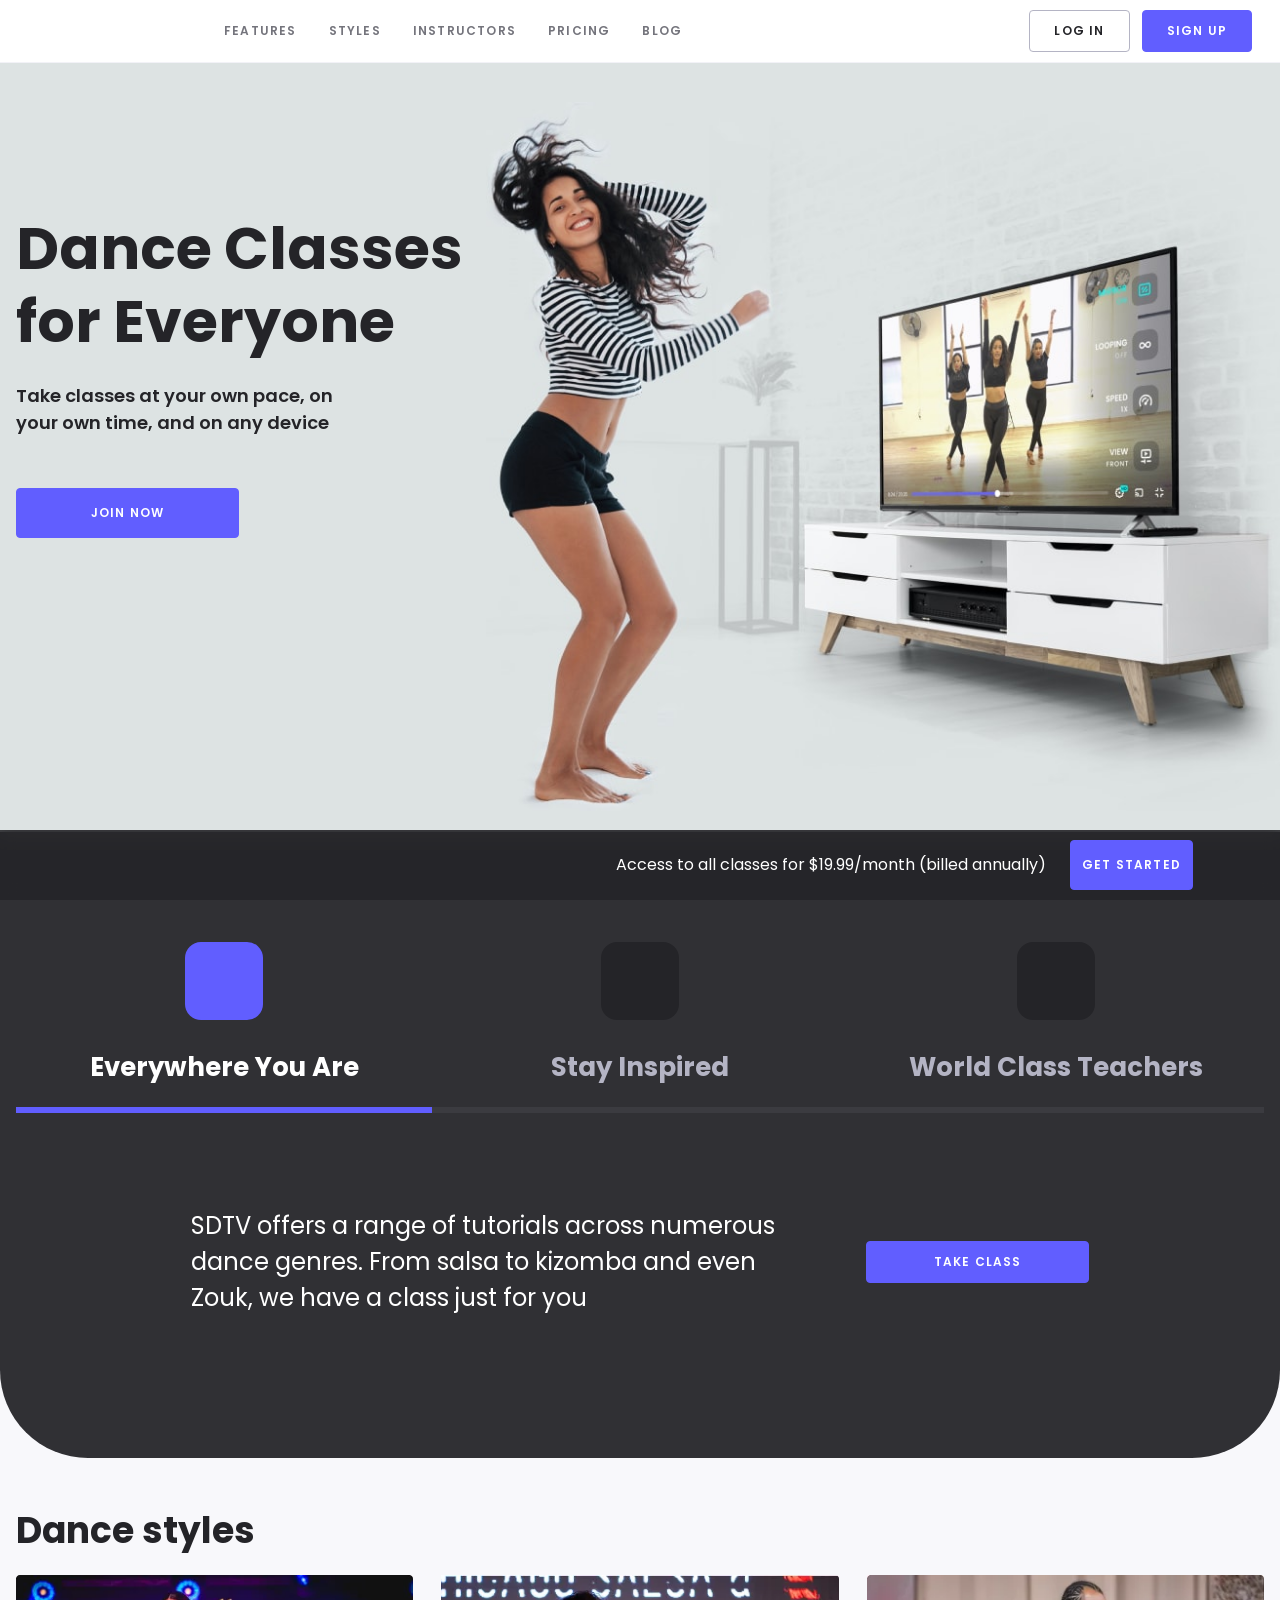
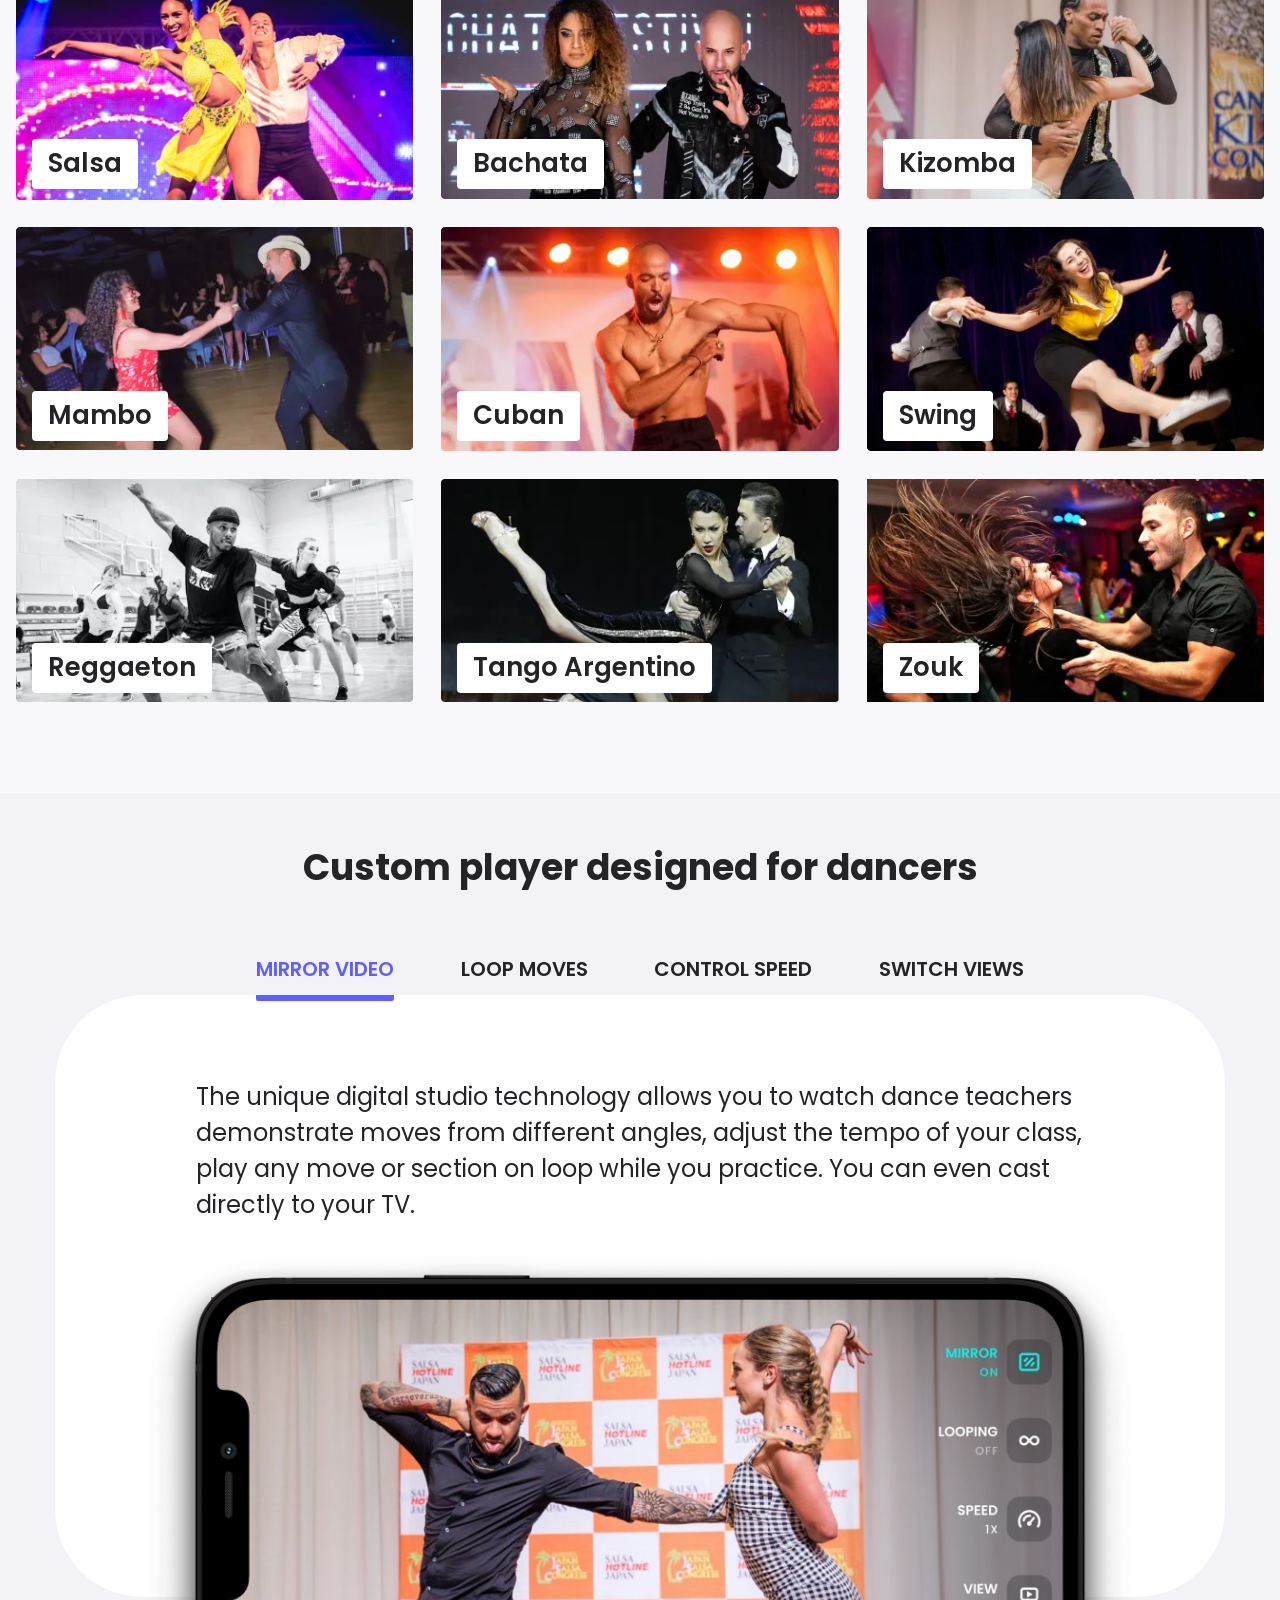
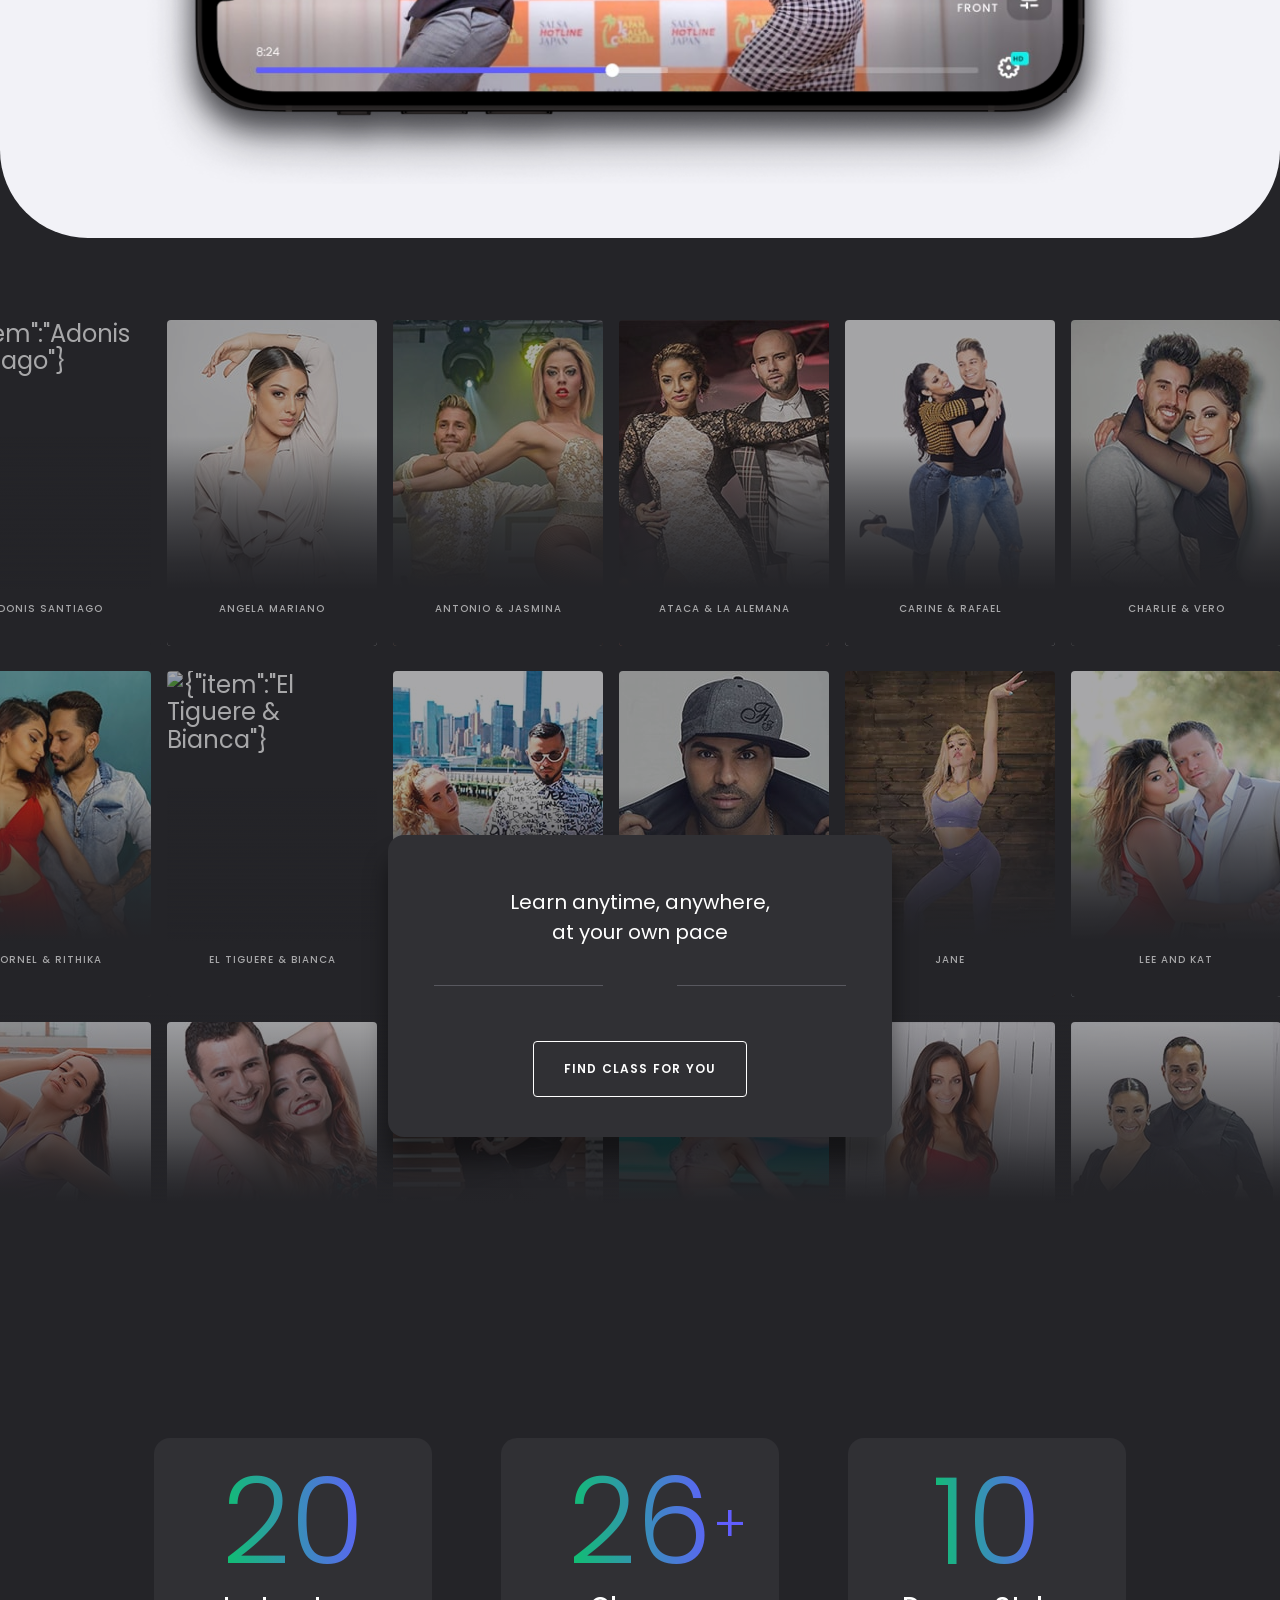
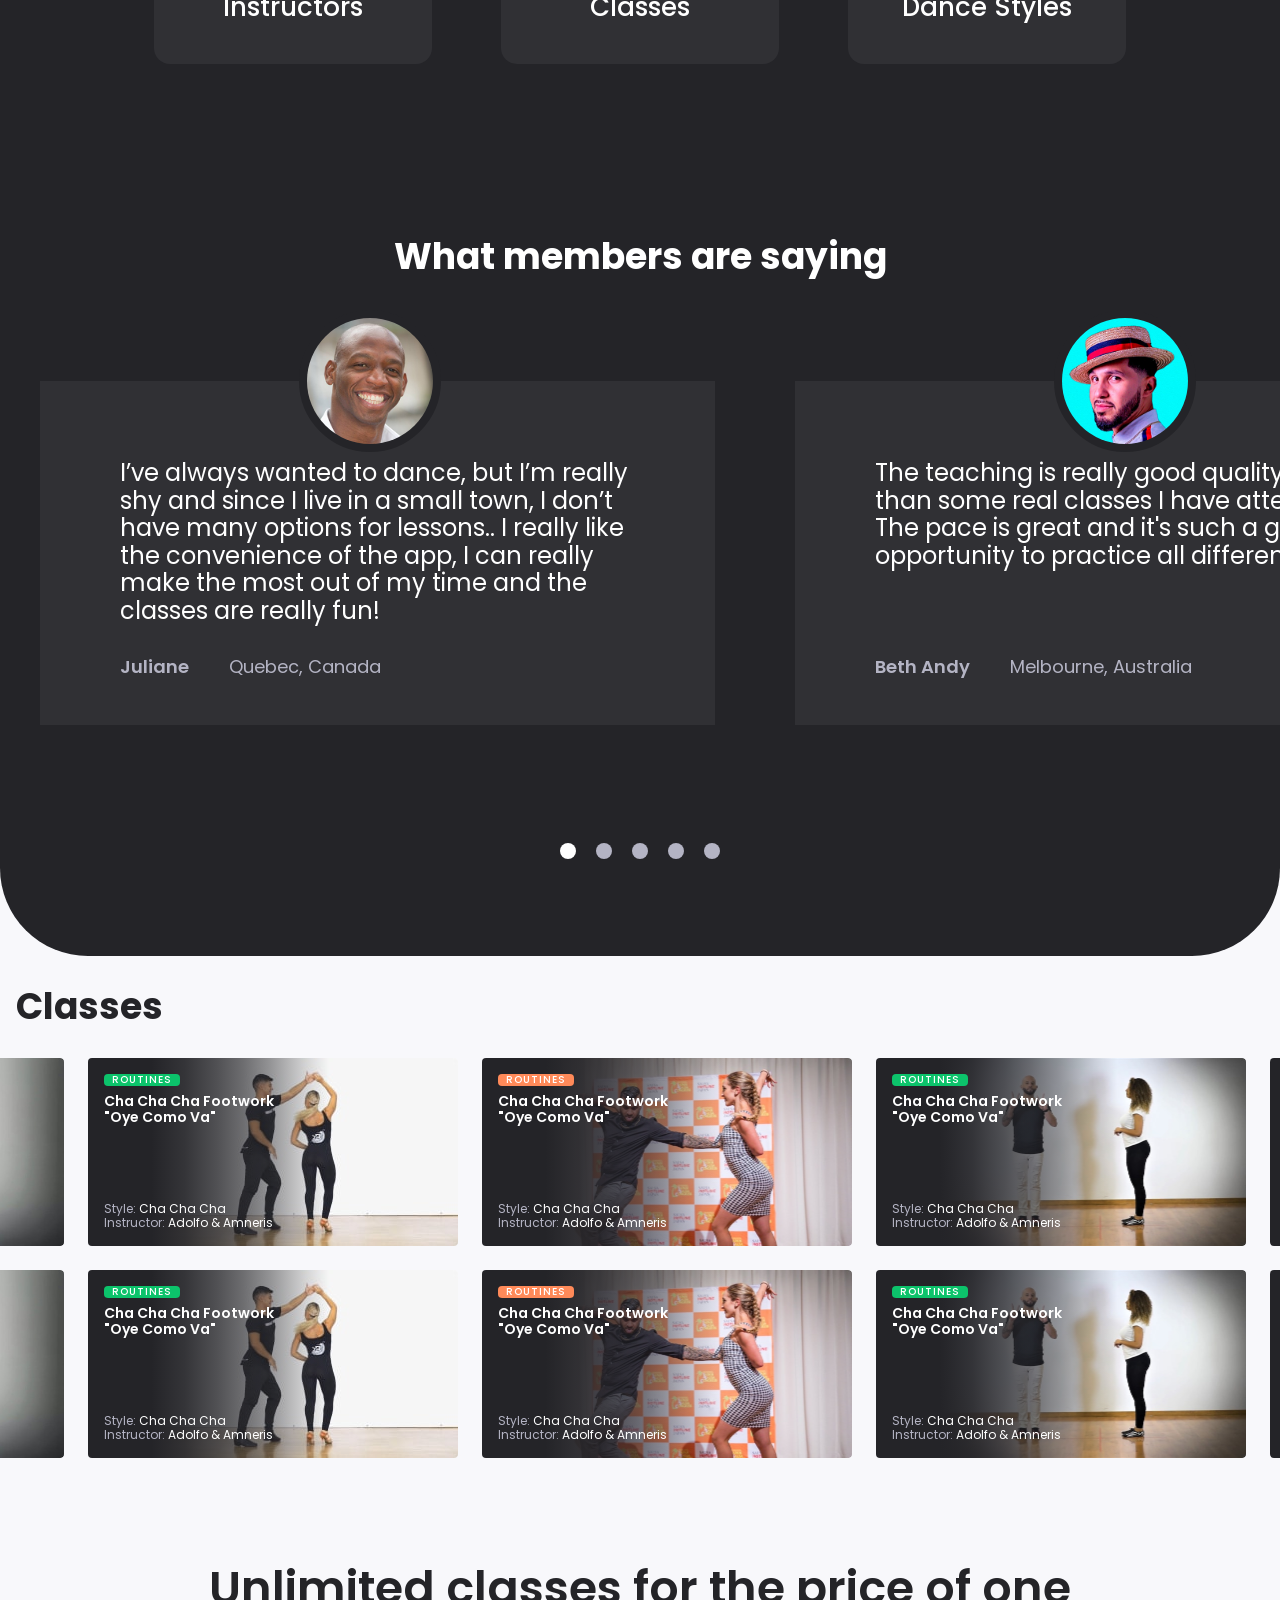
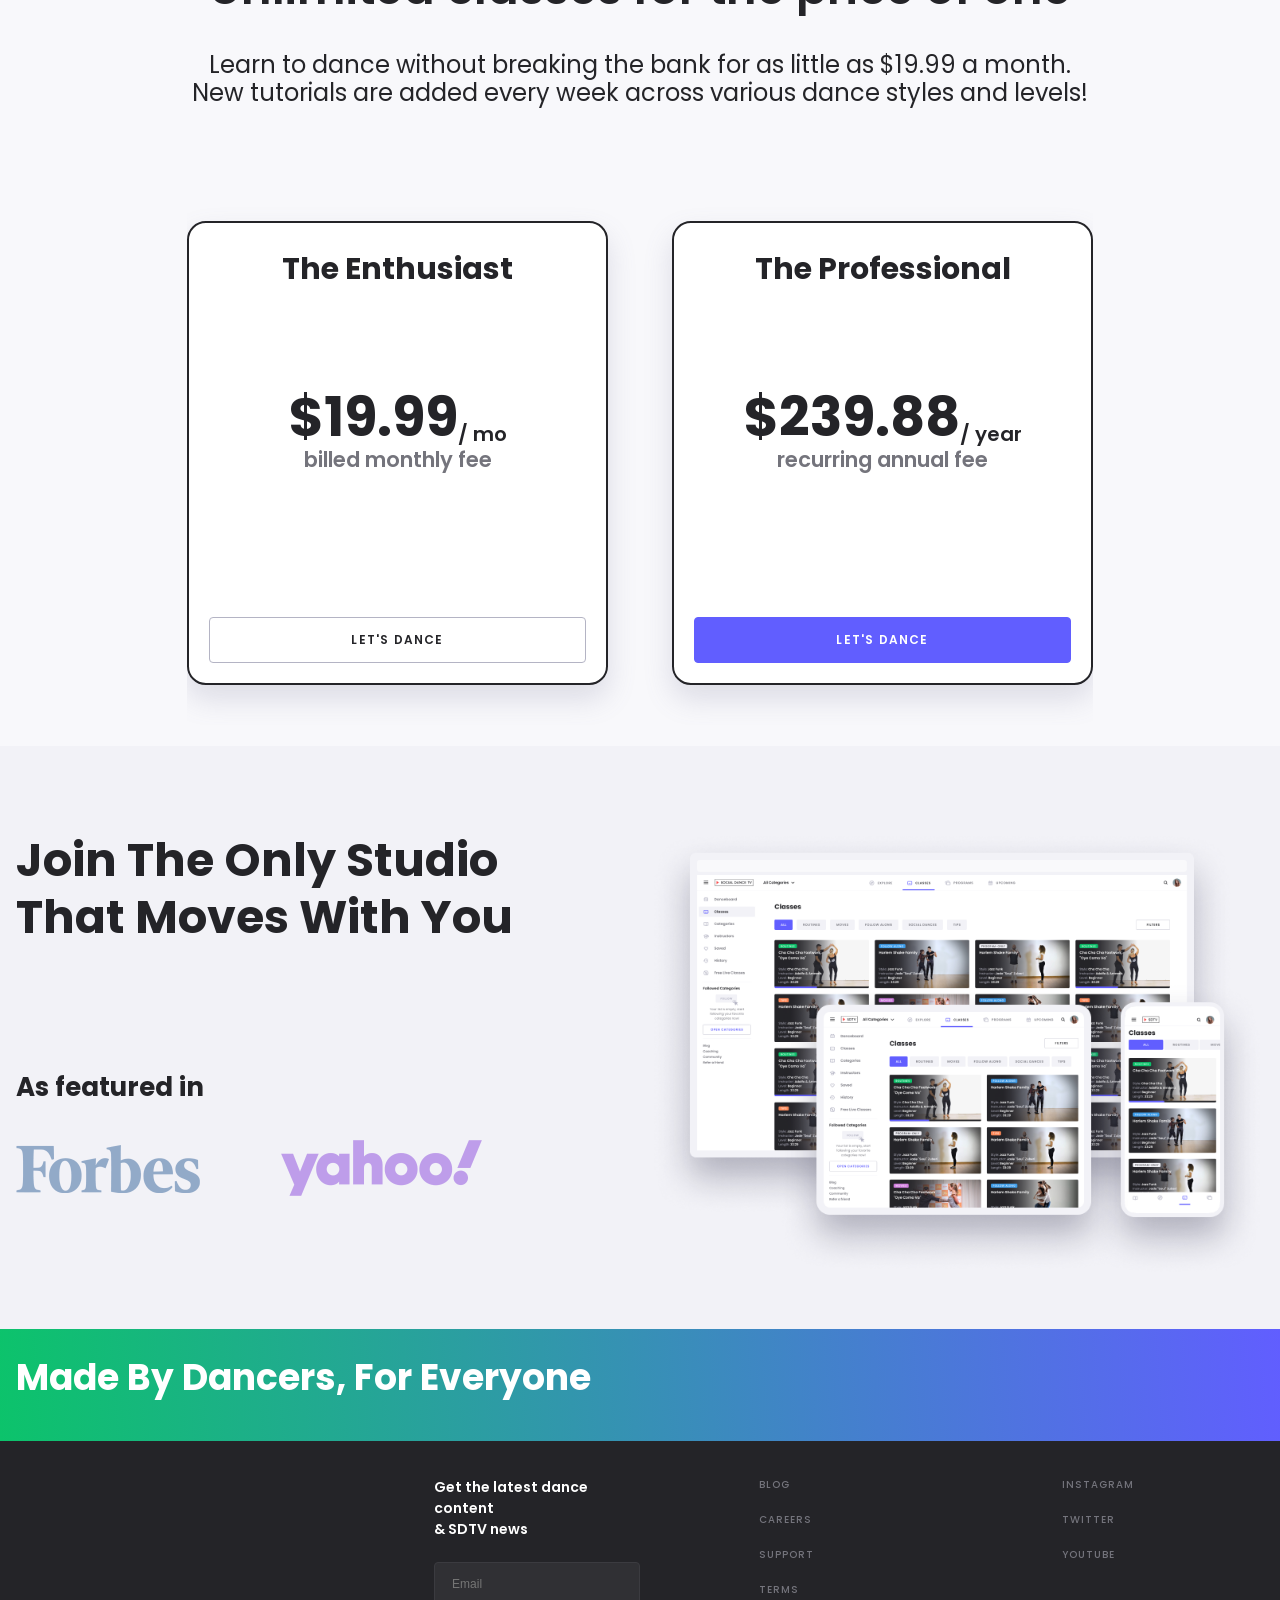
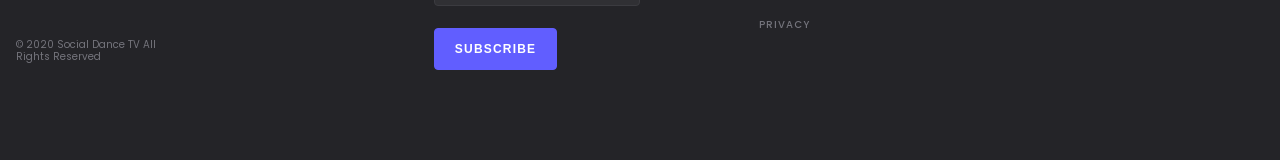
==== commit cf467972: "Updates" ====
--- a/index.html
+++ b/index.html
@@ -1 +1 @@
-<!DOCTYPE html><html class="page" lang="en"><head><meta charset="UTF-8"><meta http-equiv="X-UA-Compatible" content="IE=edge"><meta name="viewport" content="width=device-width, initial-scale=1.0"><title>Social Dance TV</title><link rel="preconnect" href="https://fonts.gstatic.com"><link rel="stylesheet" href="https://fonts.googleapis.com/css2?family=Poppins:wght@300;600;700&amp;display=swap"><link rel="stylesheet" href="css/style.css"><link href="https://unpkg.com/aos@2.3.1/dist/aos.css" rel="stylesheet"><link rel="icon" href="/favicon.ico"><link rel="icon" href="/icon.svg" type="image/svg+xml"><link rel="apple-touch-icon" href="/apple-touch-icon.png"></head><body><header class="page-header"><div class="page-header__wrapper container"><a class="page-header__logo" href="/"><svg width="152" height="25" fill="currentColor" aria-labelledby="logo-title"><title id="logo-title">Social Dance TV Logo</title><use xlink:href="icons.svg#logo-horizontal"></use></svg></a><button class="page-header__toggler" type="button" aria-expanded="false" aria-controls="main-nav"><svg class="page-header__toggler-icon" role="img" focusable="false" aria-hidden="true" width="18" height="12"><use class="page-header__toggler-icon-menu" xlink:href="icons.svg#burger-menu"></use><use class="page-header__toggler-icon-close" xlink:href="icons.svg#close" width="10" height="10" x="4" y="1"></use></svg></button><nav class="main-nav main-nav--hide page-header__nav" id="main-nav"><ul class="main-nav__list"><li class="main-nav__item"><a class="main-nav__link" href="#features">Features</a></li><li class="main-nav__item"><a class="main-nav__link" href="#styles">Styles</a></li><li class="main-nav__item"><a class="main-nav__link" href="#instructors">Instructors</a></li><li class="main-nav__item"><a class="main-nav__link" href="#pricing">Pricing</a></li><li class="main-nav__item"><a class="main-nav__link" href="/blog">Blog</a></li></ul><ul class="main-nav__list main-nav__list--cta"><li><a class="button button--white main-nav__btn" href="https://app.socialdancetv.com/login?gr=1">Log in</a></li><li><a class="button main-nav__btn" href="https://app.socialdancetv.com/signup/1?gr=1">Sign up</a></li></ul></nav></div></header><main class="page-main" id="wrap"><section class="intro" id="intro"><div class="intro__wrapper container"><h1 class="intro__title">Dance Classes for Everyone</h1><p class="intro__subtitle">Take classes at your own pace, on your own time, and on any device</p><a class="button intro__cta" href="https://app.socialdancetv.com/signup/1?gr=1">Join Now</a></div></section><article class="banner" id="banner"><div class="banner__wrapper container"><p class="banner__text">Access to all classes for $19.99/month (billed annually)</p><a class="button banner__link" href="https://app.socialdancetv.com/signup/1?gr=1">Get started</a></div></article><article class="features" data-aos="fade" data-aos-duration="2000" id="features"><h2 class="visually-hidden">Features</h2><div class="features__wrapper container slider"><ul class="features__tablist slider__tablist" role="tablist"><li class="features__presentation" role="presentation"><a class="features__tab slider__tab" href="#everywhere" role="tab" title="Everywhere You Are"><svg class="features__icon features__icon--presentation" role="img" focusable="false" aria-hidden="true" width="78" height="78" fill="currentColor"><use xlink:href="icons.svg#local"></use></svg>Everywhere You Are</a></li><li class="features__presentation" role="presentation"><a class="features__tab slider__tab" href="#inspired" role="tab" title="Stay Inspired"><svg class="features__icon features__icon--presentation" role="img" focusable="false" aria-hidden="true" width="78" height="78" fill="currentColor"><use xlink:href="icons.svg#carousel-video"></use></svg>Stay Inspired</a></li><li class="features__presentation" role="presentation"><a class="features__tab slider__tab" href="#teachers" role="tab" title="World Class Teachers"><svg class="features__icon features__icon--presentation" role="img" focusable="false" aria-hidden="true" width="78" height="78" fill="currentColor"><use xlink:href="icons.svg#earth"></use></svg>World Class Teachers</a></li></ul><div class="features__sections slider__wrapper"><section class="features__section slider__slide" id="everywhere"><h3 class="features__title"><svg class="features__icon features__icon--section" role="img" focusable="false" aria-hidden="true" width="78" height="78" fill="currentColor"><use xlink:href="icons.svg#local" width="48" height="48"></use></svg>Everywhere You Are</h3><p class="features__text">SDTV offers a range of tutorials across numerous dance genres. From salsa to kizomba and even Zouk, we have a class just for you</p><a class="button features__cta" href="#">Take class</a></section><section class="features__section slider__slide" id="inspired"><h3 class="features__title"><svg class="features__icon features__icon--section" role="img" focusable="false" aria-hidden="true" width="78" height="78" fill="currentColor"><use xlink:href="icons.svg#carousel-video" width="48" height="48"></use></svg>Stay Inspired</h3><p class="features__text">SDTV offers a range of tutorials across numerous dance genres. From ballet to hip-hop and even Bollywood, we have a class just for you</p><a class="button features__cta" href="#">Take class</a></section><section class="features__section slider__slide" id="teachers"><h3 class="features__title"><svg class="features__icon features__icon--section" role="img" focusable="false" aria-hidden="true" width="78" height="78" fill="currentColor"><use xlink:href="icons.svg#earth" width="48" height="48"></use></svg>World Class Teachers</h3><p class="features__text">SDTV offers a range of tutorials across numerous dance genres. From ballet to hip-hop and even Bollywood, we have a class just for you</p><a class="button features__cta" href="#">Take class</a></section></div></div></article><section class="dance-styles container slider" data-aos="fade" data-aos-duration="2000" id="styles"><h2 class="dance-styles__title">Dance styles</h2><p class="dance-styles__subtitle">Learn moves, skills, and full routines in a range of popular styles.</p><ul class="dance-styles__styles slider__wrapper"><li class="dance-styles__style slider__slide"><a class="figure figure--video" href="#salsa"><picture class="figure__poster"><source srcset="./img/main/styles/salsa-mob.webp 227w, ./img/main/styles/salsa.webp 418w" sizes="(max-width: 720px) 227px, 418px" type="image/webp"><img class="figure__image" src="./img/main/styles/salsa.jpg" alt="Salsa photo" srcset="./img/main/styles/salsa-mob.jpg 227w, ./img/main/styles/salsa.jpg 418w" sizes="(max-width: 720px) 227px, 418px"></picture><video class="figure__video" muted><source src="./video/salsa.mp4" type="video/mp4"></video><h3 class="figure__caption">Salsa</h3></a></li><li class="dance-styles__style slider__slide"><a class="figure figure--video" href="#bachata"><picture class="figure__poster"><source srcset="./img/main/styles/bachata-mob.webp 227w, ./img/main/styles/bachata.webp 418w" sizes="(max-width: 720px) 227px, 418px" type="image/webp"><img class="figure__image" src="./img/main/styles/bachata.jpg" alt="Bachata photo" srcset="./img/main/styles/bachata-mob.jpg 227w, ./img/main/styles/bachata.jpg 418w" sizes="(max-width: 720px) 227px, 418px"></picture><video class="figure__video" muted><source src="./video/bachata.mp4" type="video/mp4"></video><h3 class="figure__caption">Bachata</h3></a></li><li class="dance-styles__style slider__slide"><a class="figure figure--video" href="#kizomba"><picture class="figure__poster"><source srcset="./img/main/styles/kizomba-mob.webp 227w, ./img/main/styles/kizomba.webp 418w" sizes="(max-width: 720px) 227px, 418px" type="image/webp"><img class="figure__image" src="./img/main/styles/kizomba.jpg" alt="Kizomba photo" srcset="./img/main/styles/kizomba-mob.jpg 227w, ./img/main/styles/kizomba.jpg 418w" sizes="(max-width: 720px) 227px, 418px"></picture><video class="figure__video" muted><source src="./video/kizomba.mp4" type="video/mp4"></video><h3 class="figure__caption">Kizomba</h3></a></li><li class="dance-styles__style slider__slide"><a class="figure figure--video" href="#mambo"><picture class="figure__poster"><source srcset="./img/main/styles/mambo-mob.webp 227w, ./img/main/styles/mambo.webp 418w" sizes="(max-width: 720px) 227px, 418px" type="image/webp"><img class="figure__image" src="./img/main/styles/mambo.jpg" alt="Mambo photo" srcset="./img/main/styles/mambo-mob.jpg 227w, ./img/main/styles/mambo.jpg 418w" sizes="(max-width: 720px) 227px, 418px"></picture><video class="figure__video" muted><source src="./video/mambo.mp4" type="video/mp4"></video><h3 class="figure__caption">Mambo</h3></a></li><li class="dance-styles__style slider__slide"><a class="figure figure--video" href="#cuban"><picture class="figure__poster"><source srcset="./img/main/styles/cuban-mob.webp 227w, ./img/main/styles/cuban.webp 418w" sizes="(max-width: 720px) 227px, 418px" type="image/webp"><img class="figure__image" src="./img/main/styles/cuban.jpg" alt="Cuban photo" srcset="./img/main/styles/cuban-mob.jpg 227w, ./img/main/styles/cuban.jpg 418w" sizes="(max-width: 720px) 227px, 418px"></picture><video class="figure__video" muted><source src="./video/cuban.mp4" type="video/mp4"></video><h3 class="figure__caption">Cuban</h3></a></li><li class="dance-styles__style slider__slide"><a class="figure figure--video" href="#swing"><picture class="figure__poster"><source srcset="./img/main/styles/swing-mob.webp 227w, ./img/main/styles/swing.webp 418w" sizes="(max-width: 720px) 227px, 418px" type="image/webp"><img class="figure__image" src="./img/main/styles/swing.jpg" alt="Swing photo" srcset="./img/main/styles/swing-mob.jpg 227w, ./img/main/styles/swing.jpg 418w" sizes="(max-width: 720px) 227px, 418px"></picture><video class="figure__video" muted><source src="./video/swing.mp4" type="video/mp4"></video><h3 class="figure__caption">Swing</h3></a></li><li class="dance-styles__style slider__slide"><a class="figure figure--video" href="#reggaeton"><picture class="figure__poster"><source srcset="./img/main/styles/reggaeton-mob.webp 227w, ./img/main/styles/reggaeton.webp 418w" sizes="(max-width: 720px) 227px, 418px" type="image/webp"><img class="figure__image" src="./img/main/styles/reggaeton.jpg" alt="Reggaeton photo" srcset="./img/main/styles/reggaeton-mob.jpg 227w, ./img/main/styles/reggaeton.jpg 418w" sizes="(max-width: 720px) 227px, 418px"></picture><video class="figure__video" muted><source src="./video/reggaeton.mp4" type="video/mp4"></video><h3 class="figure__caption">Reggaeton</h3></a></li><li class="dance-styles__style slider__slide"><a class="figure figure--video" href="#tango_argentino"><picture class="figure__poster"><source srcset="./img/main/styles/tango_argentino-mob.webp 227w, ./img/main/styles/tango_argentino.webp 418w" sizes="(max-width: 720px) 227px, 418px" type="image/webp"><img class="figure__image" src="./img/main/styles/tango_argentino.jpg" alt="Tango Argentino photo" srcset="./img/main/styles/tango_argentino-mob.jpg 227w, ./img/main/styles/tango_argentino.jpg 418w" sizes="(max-width: 720px) 227px, 418px"></picture><video class="figure__video" muted><source src="./video/tango_argentino.mp4" type="video/mp4"></video><h3 class="figure__caption">Tango Argentino</h3></a></li><li class="dance-styles__style slider__slide"><a class="figure figure--video" href="#zouk"><picture class="figure__poster"><source srcset="./img/main/styles/zouk-mob.webp 227w, ./img/main/styles/zouk.webp 418w" sizes="(max-width: 720px) 227px, 418px" type="image/webp"><img class="figure__image" src="./img/main/styles/zouk.jpg" alt="Zouk photo" srcset="./img/main/styles/zouk-mob.jpg 227w, ./img/main/styles/zouk.jpg 418w" sizes="(max-width: 720px) 227px, 418px"></picture><video class="figure__video" muted><source src="./video/zouk.mp4" type="video/mp4"></video><h3 class="figure__caption">Zouk</h3></a></li></ul><aside class="dance-styles__buttons"><button class="slider__button" type="button" title="Previous slide" data-direction="prev"><svg class="slider__button-icon" role="img" focusable="false" aria-hidden="true" width="7" height="12" fill="currentColor"><use xlink:href="icons.svg#arrow-left"></use></svg></button><button class="slider__button" type="button" title="Next slide" data-direction="next"><svg class="slider__button-icon" role="img" focusable="false" aria-hidden="true" width="7" height="12" fill="currentColor"><use xlink:href="icons.svg#arrow-right"></use></svg></button></aside></section><!--include ./includes/home/cta-section1--><section class="custom-player" data-aos="fade" data-aos-duration="2000" id="custom-player"><div class="custom-player__wrapper container"><h2 class="custom-player__title">Custom player designed for dancers</h2><ul class="tablist custom-player__tablist" role="tablist"><li class="tablist__presentation" role="presentation"><a class="tablist__tab tablist__tab--active" role="tab" href="#mirror-video" aria-selected="true">Mirror video</a></li><li class="tablist__presentation" role="presentation"><a class="tablist__tab" role="tab" href="#loop-moves">Loop moves</a></li><li class="tablist__presentation" role="presentation"><a class="tablist__tab" role="tab" href="#control-speed">Control speed</a></li><li class="tablist__presentation" role="presentation"><a class="tablist__tab" role="tab" href="#switch-views">Switch views</a></li></ul><figure class="custom-player__figure" role="tabpanel" id="mirror-video"><div class="custom-player__border" data-aos="fade-down"><picture class="custom-player__pic"><source src="./img/main/mob-program.webp" type="image/wepb"><img src="./img/main/mob-program.jpg" alt="Mirror video" width="899" height="415"></picture></div><figcaption class="custom-player__caption"><h3 class="visually-hidden">Mirror video</h3><svg class="custom-player__icon" role="img" focusable="false" aria-hidden="true" fill="rgba(97,94,255,0.08)" width="202.5" height="180"><use xlink:href="icons.svg#mirror"></use></svg><p>The unique digital studio technology allows you to watch dance teachers demonstrate moves from different angles, adjust the tempo of&nbsp;your class, play any move or section on loop while you practice. You&nbsp;can even cast directly to your TV.</p></figcaption></figure><figure class="custom-player__figure" role="tabpanel" hidden id="loop-moves"><div class="custom-player__border" data-aos="fade-down"><picture class="custom-player__pic"><source src="./img/main/mob-program.webp" type="image/wepb"><img src="./img/main/mob-program.jpg" alt="Loop moves" width="899" height="415"></picture></div><figcaption class="custom-player__caption"><h3 class="visually-hidden">Loop moves</h3><svg class="custom-player__icon" role="img" focusable="false" aria-hidden="true" fill="rgba(97,94,255,0.08)" width="202.5" height="180"><use xlink:href="icons.svg#infinity"></use></svg><p>The unique digital studio technology allows you to watch dance teachers demonstrate moves from different angles, adjust the tempo of&nbsp;your class, play any move or section on loop while you practice. You&nbsp;can even cast directly to your TV.</p></figcaption></figure><figure class="custom-player__figure" role="tabpanel" hidden id="control-speed"><div class="custom-player__border" data-aos="fade-down"><picture class="custom-player__pic"><source src="./img/main/mob-program.webp" type="image/wepb"><img src="./img/main/mob-program.jpg" alt="Control speed" width="899" height="415"></picture></div><figcaption class="custom-player__caption"><h3 class="visually-hidden">Control speed</h3><svg class="custom-player__icon" role="img" focusable="false" aria-hidden="true" fill="rgba(97,94,255,0.08)" width="202.5" height="180"><use xlink:href="icons.svg#speed"></use></svg><p>The unique digital studio technology allows you to watch dance teachers demonstrate moves from different angles, adjust the tempo of&nbsp;your class, play any move or section on loop while you practice. You&nbsp;can even cast directly to your TV.</p></figcaption></figure><figure class="custom-player__figure" role="tabpanel" hidden id="switch-views"><div class="custom-player__border" data-aos="fade-down"><picture class="custom-player__pic"><source src="./img/main/mob-program.webp" type="image/wepb"><img src="./img/main/mob-program.jpg" alt="Switch views" width="899" height="415"></picture></div><figcaption class="custom-player__caption"><h3 class="visually-hidden">Switch views</h3><svg class="custom-player__icon" role="img" focusable="false" aria-hidden="true" fill="rgba(97,94,255,0.08)" width="202.5" height="180"><use xlink:href="icons.svg#view"></use></svg><p>The unique digital studio technology allows you to watch dance teachers demonstrate moves from different angles, adjust the tempo of&nbsp;your class, play any move or section on loop while you practice. You&nbsp;can even cast directly to your TV.</p></figcaption></figure></div></section><section class="instructors" data-aos="fade" data-aos-duration="2000" id="instructors"><h2 class="instructors__title">New classes added every month.</h2><ul class="instructors__list"><li class="instructors__instructor"><picture class="instructors__photo"><source srcset="./img/main/teachers/Angela Mariano.webp" type="image/webp"><img src="./img/main/teachers/Angela Mariano.jpg" alt="{&quot;item&quot;:&quot;Angela Mariano&quot;}" width="210" height="326"></picture><p class="instructors__name">Angela Mariano</p></li><li class="instructors__instructor"><picture class="instructors__photo"><source srcset="./img/main/teachers/Antonio &amp; Jasmina.webp" type="image/webp"><img src="./img/main/teachers/Antonio &amp; Jasmina.jpg" alt="{&quot;item&quot;:&quot;Antonio &amp; Jasmina&quot;}" width="210" height="326"></picture><p class="instructors__name">Antonio &amp; Jasmina</p></li><li class="instructors__instructor"><picture class="instructors__photo"><source srcset="./img/main/teachers/Ataca &amp; La Alemana.webp" type="image/webp"><img src="./img/main/teachers/Ataca &amp; La Alemana.jpg" alt="{&quot;item&quot;:&quot;Ataca &amp; La Alemana&quot;}" width="210" height="326"></picture><p class="instructors__name">Ataca &amp; La Alemana</p></li><li class="instructors__instructor"><picture class="instructors__photo"><source srcset="./img/main/teachers/Carine &amp; Rafael.webp" type="image/webp"><img src="./img/main/teachers/Carine &amp; Rafael.jpg" alt="{&quot;item&quot;:&quot;Carine &amp; Rafael&quot;}" width="210" height="326"></picture><p class="instructors__name">Carine &amp; Rafael</p></li><li class="instructors__instructor"><picture class="instructors__photo"><source srcset="./img/main/teachers/Charlie &amp; Vero.webp" type="image/webp"><img src="./img/main/teachers/Charlie &amp; Vero.jpg" alt="{&quot;item&quot;:&quot;Charlie &amp; Vero&quot;}" width="210" height="326"></picture><p class="instructors__name">Charlie &amp; Vero</p></li><li class="instructors__instructor"><picture class="instructors__photo"><source srcset="./img/main/teachers/Chiara Tofani.webp" type="image/webp"><img src="./img/main/teachers/Chiara Tofani.jpg" alt="{&quot;item&quot;:&quot;Chiara Tofani&quot;}" width="210" height="326"></picture><p class="instructors__name">Chiara Tofani</p></li><li class="instructors__instructor"><picture class="instructors__photo"><source srcset="./img/main/teachers/Cornel &amp; Rithika.webp" type="image/webp"><img src="./img/main/teachers/Cornel &amp; Rithika.jpg" alt="{&quot;item&quot;:&quot;Cornel &amp; Rithika&quot;}" width="210" height="326"></picture><p class="instructors__name">Cornel &amp; Rithika</p></li><li class="instructors__instructor"><picture class="instructors__photo"><source srcset="./img/main/teachers/Ernesto &amp; Denisse.webp" type="image/webp"><img src="./img/main/teachers/Ernesto &amp; Denisse.jpg" alt="{&quot;item&quot;:&quot;Ernesto &amp; Denisse&quot;}" width="210" height="326"></picture><p class="instructors__name">Ernesto &amp; Denisse</p></li><li class="instructors__instructor"><picture class="instructors__photo"><source srcset="./img/main/teachers/Fadi Fusion.webp" type="image/webp"><img src="./img/main/teachers/Fadi Fusion.jpg" alt="{&quot;item&quot;:&quot;Fadi Fusion&quot;}" width="210" height="326"></picture><p class="instructors__name">Fadi Fusion</p></li><li class="instructors__instructor"><picture class="instructors__photo"><source srcset="./img/main/teachers/Jane.webp" type="image/webp"><img src="./img/main/teachers/Jane.jpg" alt="{&quot;item&quot;:&quot;Jane&quot;}" width="210" height="326"></picture><p class="instructors__name">Jane</p></li><li class="instructors__instructor"><picture class="instructors__photo"><source srcset="./img/main/teachers/Lee and Kat.webp" type="image/webp"><img src="./img/main/teachers/Lee and Kat.jpg" alt="{&quot;item&quot;:&quot;Lee and Kat&quot;}" width="210" height="326"></picture><p class="instructors__name">Lee and Kat</p></li><li class="instructors__instructor"><picture class="instructors__photo"><source srcset="./img/main/teachers/Marck &amp; Melyssa.webp" type="image/webp"><img src="./img/main/teachers/Marck &amp; Melyssa.jpg" alt="{&quot;item&quot;:&quot;Marck &amp; Melyssa&quot;}" width="210" height="326"></picture><p class="instructors__name">Marck &amp; Melyssa</p></li><li class="instructors__instructor"><picture class="instructors__photo"><source srcset="./img/main/teachers/Paulo &amp; Luiza.webp" type="image/webp"><img src="./img/main/teachers/Paulo &amp; Luiza.jpg" alt="{&quot;item&quot;:&quot;Paulo &amp; Luiza&quot;}" width="210" height="326"></picture><p class="instructors__name">Paulo &amp; Luiza</p></li><li class="instructors__instructor"><picture class="instructors__photo"><source srcset="./img/main/teachers/Rodrigo &amp; Asya.webp" type="image/webp"><img src="./img/main/teachers/Rodrigo &amp; Asya.jpg" alt="{&quot;item&quot;:&quot;Rodrigo &amp; Asya&quot;}" width="210" height="326"></picture><p class="instructors__name">Rodrigo &amp; Asya</p></li><li class="instructors__instructor"><picture class="instructors__photo"><source srcset="./img/main/teachers/Shani Talmor.webp" type="image/webp"><img src="./img/main/teachers/Shani Talmor.jpg" alt="{&quot;item&quot;:&quot;Shani Talmor&quot;}" width="210" height="326"></picture><p class="instructors__name">Shani Talmor</p></li><li class="instructors__instructor"><picture class="instructors__photo"><source srcset="./img/main/teachers/Tito &amp; Tamara.webp" type="image/webp"><img src="./img/main/teachers/Tito &amp; Tamara.jpg" alt="{&quot;item&quot;:&quot;Tito &amp; Tamara&quot;}" width="210" height="326"></picture><p class="instructors__name">Tito &amp; Tamara</p></li><li class="instructors__instructor"><picture class="instructors__photo"><source srcset="./img/main/teachers/Vanessa Lacedonia.webp" type="image/webp"><img src="./img/main/teachers/Vanessa Lacedonia.jpg" alt="{&quot;item&quot;:&quot;Vanessa Lacedonia&quot;}" width="210" height="326"></picture><p class="instructors__name">Vanessa Lacedonia</p></li></ul><div class="instructors__cta-block"><p class="instructors__cta-text">Learn anytime, anywhere, <br> at your own pace</p><span class="instructors__cta-icon"><svg role="img" focusable="false" aria-hidden="true" width="32" height="32" fill="#B4B4C4"><use xlink:href="icons.svg#book"></use></svg></span><a class="instructors__cta-btn button button--border" href="#find-classes">Find class for you</a></div><table class="advantages" data-aos="fade" data-aos-duration="2000" id="advantages"><caption class="visually-hidden">Advantages</caption><tbody class="advantages__body"><tr class="advantages__row"><th class="advantages__title">Instructors</th><td class="advantages__value"><span data-animation="increase-number">20</span></td></tr><tr class="advantages__row"><th class="advantages__title">Classes</th><td class="advantages__value"><span data-animation="increase-number">90</span><span class="advantages__sub">+</span></td></tr><tr class="advantages__row"><th class="advantages__title">Dance Styles</th><td class="advantages__value"><span data-animation="increase-number">10</span></td></tr></tbody></table></section><section class="reviews" data-aos="fade" data-aos-duration="2000" id="reviews"><h2 class="reviews__title container">What members are saying</h2><div class="reviews__wrapper slider"><ul class="reviews__tablist slider__tablist" role="tablist"><li class="reviews__presentation" role="presentation"><a class="reviews__tab slider__tab" href="#review1" role="tab" title="Go to 1 review"></a></li><li class="reviews__presentation" role="presentation"><a class="reviews__tab slider__tab" href="#review2" role="tab" title="Go to 2 review"></a></li><li class="reviews__presentation" role="presentation"><a class="reviews__tab slider__tab" href="#review3" role="tab" title="Go to 3 review"></a></li><li class="reviews__presentation" role="presentation"><a class="reviews__tab slider__tab" href="#review4" role="tab" title="Go to 4 review"></a></li><li class="reviews__presentation" role="presentation"><a class="reviews__tab slider__tab" href="#review5" role="tab" title="Go to 5 review"></a></li></ul><div class="reviews__list slider__wrapper"><article class="review slider__slide" id="review1"><div class="review__wrapper"><svg class="review__icon" role="img" focusable="false" aria-hidden="true" width="59" height="41" fill="#615EFF"><use xlink:href="icons.svg#quote"></use></svg><img class="review__photo" src="./img/main/comments/1.jpg" width="142" height="142" alt="Jane Smith"><blockquote class="review__quote">I’ve always wanted to dance, but I’m really shy and since I live in a small town, I don’t have many options for lessons.. I really like the convenience of the app, I can really make the most out of my time and the classes are really fun!</blockquote><p class="review__footer"><span class="review__author">Juliane</span><span>Quebec, Canada</span></p></div></article><article class="review slider__slide" id="review2"><div class="review__wrapper"><svg class="review__icon" role="img" focusable="false" aria-hidden="true" width="59" height="41" fill="#615EFF"><use xlink:href="icons.svg#quote"></use></svg><img class="review__photo" src="./img/main/comments/2.jpg" width="142" height="142" alt="Jane Smith"><blockquote class="review__quote">The teaching is really good quality, better than some real classes I have attended. The pace is great and it's such a great opportunity to practice all different styles!</blockquote><p class="review__footer"><span class="review__author">Beth Andy</span><span>Melbourne, Australia</span></p></div></article><article class="review slider__slide" id="review3"><div class="review__wrapper"><svg class="review__icon" role="img" focusable="false" aria-hidden="true" width="59" height="41" fill="#615EFF"><use xlink:href="icons.svg#quote"></use></svg><img class="review__photo" src="./img/main/comments/3.jpg" width="142" height="142" alt="Jane Smith"><blockquote class="review__quote">I am thrilled with quality of teaching and explaining. Besides, technical features make the course rrrrrrrreally helpful: mirror, looping, speed adjusting, back view. Before I was just learning with videos in youtube. The difference is huge.</blockquote><p class="review__footer"><span class="review__author">Michael</span><span>Uppsala, Sweden</span></p></div></article><article class="review slider__slide" id="review4"><div class="review__wrapper"><svg class="review__icon" role="img" focusable="false" aria-hidden="true" width="59" height="41" fill="#615EFF"><use xlink:href="icons.svg#quote"></use></svg><img class="review__photo" src="./img/main/comments/4.jpg" width="142" height="142" alt="Jane Smith"><blockquote class="review__quote">I really like the variety. There is a huge amount of classes on all levels, beginner to advanced, and it will take a long time until you have no more classes to take.</blockquote><p class="review__footer"><span class="review__author">Irina</span><span>Russia</span></p></div></article><article class="review slider__slide" id="review5"><div class="review__wrapper"><svg class="review__icon" role="img" focusable="false" aria-hidden="true" width="59" height="41" fill="#615EFF"><use xlink:href="icons.svg#quote"></use></svg><img class="review__photo" src="./img/main/comments/5.jpg" width="142" height="142" alt="Jane Smith"><blockquote class="review__quote">I’ve always wanted to dance, but I’m really shy and since I live in a small town, I don’t have many options for lessons.. I really like the convenience of the app, I can really make the most out of my time and the classes are really fun!</blockquote><p class="review__footer"><span class="review__author">Jane Smith</span><span>USA</span></p></div></article></div></div></section><section class="classes" data-aos="fade" data-aos-duration="2000" id="classes"><div class="classes__wrapper container"><h2>Classes</h2></div><div class="classes-line-space"><div class="classes-row" id="classes-row-first"><a class="classes-item" href="https://app.socialdancetv.com/signup/1?gr=1"><img class="classes-item__image" src="./img/main/classes/item2.jpg"><div class="classes-item__wrapper"><span class="classes-item__tag--blue classes-item__tag">Routines</span><div class="classes-item__title">Cha Cha Cha Footwork &quot;Oye Como Va&quot;</div><footer class="classes-item__footer"><div class="classes-item-style">Style:&nbsp;<span class="classes-item-style-white">Cha Cha Cha</span></div><div class="classes-item-instructor">Instructor:&nbsp;<span class="classes-item-instructor-white">Adolfo &amp; Amneris</span></div></footer></div></a><a class="classes-item" href="https://app.socialdancetv.com/signup/1?gr=1"><img class="classes-item__image" src="./img/main/classes/item3.jpg"><div class="classes-item__wrapper"><span class="classes-item__tag--purple classes-item__tag">Routines</span><div class="classes-item__title">Cha Cha Cha Footwork &quot;Oye Como Va&quot;</div><footer class="classes-item__footer"><div class="classes-item-style">Style:&nbsp;<span class="classes-item-style-white">Cha Cha Cha</span></div><div class="classes-item-instructor">Instructor:&nbsp;<span class="classes-item-instructor-white">Adolfo &amp; Amneris</span></div></footer></div></a><a class="classes-item" href="https://app.socialdancetv.com/signup/1?gr=1"><img class="classes-item__image" src="./img/main/classes/item4.jpg"><div class="classes-item__wrapper"><span class="classes-item__tag">Routines</span><div class="classes-item__title">Cha Cha Cha Footwork &quot;Oye Como Va&quot;</div><footer class="classes-item__footer"><div class="classes-item-style">Style:&nbsp;<span class="classes-item-style-white">Cha Cha Cha</span></div><div class="classes-item-instructor">Instructor:&nbsp;<span class="classes-item-instructor-white">Adolfo &amp; Amneris</span></div></footer></div></a><a class="classes-item" href="https://app.socialdancetv.com/signup/1?gr=1"><img class="classes-item__image" src="./img/main/classes/item1.jpg"><div class="classes-item__wrapper"><span class="classes-item__tag--orange classes-item__tag">Routines</span><div class="classes-item__title">Cha Cha Cha Footwork &quot;Oye Como Va&quot;</div><footer class="classes-item__footer"><div class="classes-item-style">Style:&nbsp;<span class="classes-item-style-white">Cha Cha Cha</span></div><div class="classes-item-instructor">Instructor:&nbsp;<span class="classes-item-instructor-white">Adolfo &amp; Amneris</span></div></footer></div></a><a class="classes-item" href="https://app.socialdancetv.com/signup/1?gr=1"><img class="classes-item__image" src="./img/main/classes/item2.jpg"><div class="classes-item__wrapper"><span class="classes-item__tag--blue classes-item__tag">Routines</span><div class="classes-item__title">Cha Cha Cha Footwork &quot;Oye Como Va&quot;</div><footer class="classes-item__footer"><div class="classes-item-style">Style:&nbsp;<span class="classes-item-style-white">Cha Cha Cha</span></div><div class="classes-item-instructor">Instructor:&nbsp;<span class="classes-item-instructor-white">Adolfo &amp; Amneris</span></div></footer></div></a><a class="classes-item" href="https://app.socialdancetv.com/signup/1?gr=1"><img class="classes-item__image" src="./img/main/classes/item3.jpg"><div class="classes-item__wrapper"><span class="classes-item__tag--purple classes-item__tag">Routines</span><div class="classes-item__title">Cha Cha Cha Footwork &quot;Oye Como Va&quot;</div><footer class="classes-item__footer"><div class="classes-item-style">Style:&nbsp;<span class="classes-item-style-white">Cha Cha Cha</span></div><div class="classes-item-instructor">Instructor:&nbsp;<span class="classes-item-instructor-white">Adolfo &amp; Amneris</span></div></footer></div></a><a class="classes-item" href="https://app.socialdancetv.com/signup/1?gr=1"><img class="classes-item__image" src="./img/main/classes/item4.jpg"><div class="classes-item__wrapper"><span class="classes-item__tag">Routines</span><div class="classes-item__title">Cha Cha Cha Footwork &quot;Oye Como Va&quot;</div><footer class="classes-item__footer"><div class="classes-item-style">Style:&nbsp;<span class="classes-item-style-white">Cha Cha Cha</span></div><div class="classes-item-instructor">Instructor:&nbsp;<span class="classes-item-instructor-white">Adolfo &amp; Amneris</span></div></footer></div></a><a class="classes-item" href="https://app.socialdancetv.com/signup/1?gr=1"><img class="classes-item__image" src="./img/main/classes/item1.jpg"><div class="classes-item__wrapper"><span class="classes-item__tag--orange classes-item__tag">Routines</span><div class="classes-item__title">Cha Cha Cha Footwork &quot;Oye Como Va&quot;</div><footer class="classes-item__footer"><div class="classes-item-style">Style:&nbsp;<span class="classes-item-style-white">Cha Cha Cha</span></div><div class="classes-item-instructor">Instructor:&nbsp;<span class="classes-item-instructor-white">Adolfo &amp; Amneris</span></div></footer></div></a><a class="classes-item" href="https://app.socialdancetv.com/signup/1?gr=1"><img class="classes-item__image" src="./img/main/classes/item2.jpg"><div class="classes-item__wrapper"><span class="classes-item__tag--blue classes-item__tag">Routines</span><div class="classes-item__title">Cha Cha Cha Footwork &quot;Oye Como Va&quot;</div><footer class="classes-item__footer"><div class="classes-item-style">Style:&nbsp;<span class="classes-item-style-white">Cha Cha Cha</span></div><div class="classes-item-instructor">Instructor:&nbsp;<span class="classes-item-instructor-white">Adolfo &amp; Amneris</span></div></footer></div></a><a class="classes-item" href="https://app.socialdancetv.com/signup/1?gr=1"><img class="classes-item__image" src="./img/main/classes/item3.jpg"><div class="classes-item__wrapper"><span class="classes-item__tag--purple classes-item__tag">Routines</span><div class="classes-item__title">Cha Cha Cha Footwork &quot;Oye Como Va&quot;</div><footer class="classes-item__footer"><div class="classes-item-style">Style:&nbsp;<span class="classes-item-style-white">Cha Cha Cha</span></div><div class="classes-item-instructor">Instructor:&nbsp;<span class="classes-item-instructor-white">Adolfo &amp; Amneris</span></div></footer></div></a></div><div class="classes-row" id="classes-row-second"><a class="classes-item" href="https://app.socialdancetv.com/signup/1?gr=1"><img class="classes-item__image" src="./img/main/classes/item2.jpg"><div class="classes-item__wrapper"><span class="classes-item__tag--blue classes-item__tag">Routines</span><div class="classes-item__title">Cha Cha Cha Footwork &quot;Oye Como Va&quot;</div><footer class="classes-item__footer"><div class="classes-item-style">Style:&nbsp;<span class="classes-item-style-white">Cha Cha Cha</span></div><div class="classes-item-instructor">Instructor:&nbsp;<span class="classes-item-instructor-white">Adolfo &amp; Amneris</span></div></footer></div></a><a class="classes-item" href="https://app.socialdancetv.com/signup/1?gr=1"><img class="classes-item__image" src="./img/main/classes/item3.jpg"><div class="classes-item__wrapper"><span class="classes-item__tag--purple classes-item__tag">Routines</span><div class="classes-item__title">Cha Cha Cha Footwork &quot;Oye Como Va&quot;</div><footer class="classes-item__footer"><div class="classes-item-style">Style:&nbsp;<span class="classes-item-style-white">Cha Cha Cha</span></div><div class="classes-item-instructor">Instructor:&nbsp;<span class="classes-item-instructor-white">Adolfo &amp; Amneris</span></div></footer></div></a><a class="classes-item" href="https://app.socialdancetv.com/signup/1?gr=1"><img class="classes-item__image" src="./img/main/classes/item4.jpg"><div class="classes-item__wrapper"><span class="classes-item__tag">Routines</span><div class="classes-item__title">Cha Cha Cha Footwork &quot;Oye Como Va&quot;</div><footer class="classes-item__footer"><div class="classes-item-style">Style:&nbsp;<span class="classes-item-style-white">Cha Cha Cha</span></div><div class="classes-item-instructor">Instructor:&nbsp;<span class="classes-item-instructor-white">Adolfo &amp; Amneris</span></div></footer></div></a><a class="classes-item" href="https://app.socialdancetv.com/signup/1?gr=1"><img class="classes-item__image" src="./img/main/classes/item1.jpg"><div class="classes-item__wrapper"><span class="classes-item__tag--orange classes-item__tag">Routines</span><div class="classes-item__title">Cha Cha Cha Footwork &quot;Oye Como Va&quot;</div><footer class="classes-item__footer"><div class="classes-item-style">Style:&nbsp;<span class="classes-item-style-white">Cha Cha Cha</span></div><div class="classes-item-instructor">Instructor:&nbsp;<span class="classes-item-instructor-white">Adolfo &amp; Amneris</span></div></footer></div></a><a class="classes-item" href="https://app.socialdancetv.com/signup/1?gr=1"><img class="classes-item__image" src="./img/main/classes/item2.jpg"><div class="classes-item__wrapper"><span class="classes-item__tag--blue classes-item__tag">Routines</span><div class="classes-item__title">Cha Cha Cha Footwork &quot;Oye Como Va&quot;</div><footer class="classes-item__footer"><div class="classes-item-style">Style:&nbsp;<span class="classes-item-style-white">Cha Cha Cha</span></div><div class="classes-item-instructor">Instructor:&nbsp;<span class="classes-item-instructor-white">Adolfo &amp; Amneris</span></div></footer></div></a><a class="classes-item" href="https://app.socialdancetv.com/signup/1?gr=1"><img class="classes-item__image" src="./img/main/classes/item3.jpg"><div class="classes-item__wrapper"><span class="classes-item__tag--purple classes-item__tag">Routines</span><div class="classes-item__title">Cha Cha Cha Footwork &quot;Oye Como Va&quot;</div><footer class="classes-item__footer"><div class="classes-item-style">Style:&nbsp;<span class="classes-item-style-white">Cha Cha Cha</span></div><div class="classes-item-instructor">Instructor:&nbsp;<span class="classes-item-instructor-white">Adolfo &amp; Amneris</span></div></footer></div></a><a class="classes-item" href="https://app.socialdancetv.com/signup/1?gr=1"><img class="classes-item__image" src="./img/main/classes/item4.jpg"><div class="classes-item__wrapper"><span class="classes-item__tag">Routines</span><div class="classes-item__title">Cha Cha Cha Footwork &quot;Oye Como Va&quot;</div><footer class="classes-item__footer"><div class="classes-item-style">Style:&nbsp;<span class="classes-item-style-white">Cha Cha Cha</span></div><div class="classes-item-instructor">Instructor:&nbsp;<span class="classes-item-instructor-white">Adolfo &amp; Amneris</span></div></footer></div></a><a class="classes-item" href="https://app.socialdancetv.com/signup/1?gr=1"><img class="classes-item__image" src="./img/main/classes/item1.jpg"><div class="classes-item__wrapper"><span class="classes-item__tag--orange classes-item__tag">Routines</span><div class="classes-item__title">Cha Cha Cha Footwork &quot;Oye Como Va&quot;</div><footer class="classes-item__footer"><div class="classes-item-style">Style:&nbsp;<span class="classes-item-style-white">Cha Cha Cha</span></div><div class="classes-item-instructor">Instructor:&nbsp;<span class="classes-item-instructor-white">Adolfo &amp; Amneris</span></div></footer></div></a><a class="classes-item" href="https://app.socialdancetv.com/signup/1?gr=1"><img class="classes-item__image" src="./img/main/classes/item2.jpg"><div class="classes-item__wrapper"><span class="classes-item__tag--blue classes-item__tag">Routines</span><div class="classes-item__title">Cha Cha Cha Footwork &quot;Oye Como Va&quot;</div><footer class="classes-item__footer"><div class="classes-item-style">Style:&nbsp;<span class="classes-item-style-white">Cha Cha Cha</span></div><div class="classes-item-instructor">Instructor:&nbsp;<span class="classes-item-instructor-white">Adolfo &amp; Amneris</span></div></footer></div></a><a class="classes-item" href="https://app.socialdancetv.com/signup/1?gr=1"><img class="classes-item__image" src="./img/main/classes/item3.jpg"><div class="classes-item__wrapper"><span class="classes-item__tag--purple classes-item__tag">Routines</span><div class="classes-item__title">Cha Cha Cha Footwork &quot;Oye Como Va&quot;</div><footer class="classes-item__footer"><div class="classes-item-style">Style:&nbsp;<span class="classes-item-style-white">Cha Cha Cha</span></div><div class="classes-item-instructor">Instructor:&nbsp;<span class="classes-item-instructor-white">Adolfo &amp; Amneris</span></div></footer></div></a></div></div></section><section class="tariffs" data-aos="fade" data-aos-duration="2000" id="pricing"><div class="tariffs__wrapper container"><h2 class="tariffs__title">Unlimited classes for the price of one</h2><p class="tariffs__text">Learn to dance without breaking the bank for as little as $19.99 a month. <br> New tutorials are added every week across various dance styles and levels!</p></div><ul class="tariffs__list"><li class="tariff"><h3 class="tariff__name">The Enthusiast</h3><p class="tariff__price">$19.99<sub class="tariff__sub">/ mo</sub></p><p class="tariff__subtitle">billed monthly fee</p><a class="button button--white tariff__cta _cta--l" href="https://app.socialdancetv.com/signup/1?gr=1">Let's dance</a></li><li class="tariff"><h3 class="tariff__name">The Professional</h3><p class="tariff__price">$239.88<sub class="tariff__sub">/ year</sub></p><p class="tariff__subtitle">recurring annual fee</p><!--p._subtitle.-accent save $141--><a class="button tariff__cta _cta--r" href="https://app.socialdancetv.com/signup/1?gr=1">Let's dance</a><!--p._footer--><!--    span._footer-text Our Best Offer--><!--    span._footer-text.-accent $99.99 PAID YEARLY--></li></ul></section><section class="join" data-aos="fade" data-aos-duration="2000" id="join"><div class="join__wrapper container"><h2 class="join__title">Join The Only Studio That Moves With You</h2><img class="join__image" src="img/screens.png" alt="Our  product" width="288" height="197"><aside class="join__side"><p class="join__side-text">As featured in</p><ul class="join__list"><li class="join__partner"><a href="#"><img class="join__partner-logo" src="img/Forbs.png" alt="Forbs" width="107" height="30"></a></li><li class="join__partner"><a href="#"><img class="join__partner-logo" src="img/yahoo.png" alt="Yahoo" width="152" height="45"></a></li></ul></aside></div></section><article class="cta-section" data-aos="fade" data-aos-duration="2000"><div class="cta-section__wrapper container"><h2 class="cta-section__title cta-section__title--big">Made By Dancers, For Everyone</h2><!--a(href="https://app.socialdancetv.com/signup/1?gr=1").button.-border._sub-button Try it out for 7 days--><!--a(href="https://app.socialdancetv.com/signup/1?gr=1").button.-white._button Start your free trial--></div></article><div class="overlay" hidden></div><article class="payment modal" hidden id="payment"><a class="modal__close" href="/" title="Close modal"><svg class="modal__close__modal__close-icon" role="img" focusable="false" aria-hidden="true" fill="#B4B4C4" width="10" height="10"><use xlink:href="icons.svg#close"></use></svg></a><aside class="payment__side"><label><input class="visually-hidden" id="payment-paypal" type="radio" name="tariff" value="Enthusiast" checked><article class="tariff tariff--popup"><h3 class="tariff__name">The Enthusiast</h3><p class="tariff__price">$20<sub class="tariff__sub">/ mo</sub></p><p class="tariff__subtitle">billed monthly fee</p><ul class="payment-side-list"><li class="payment-side-list__item"><span class="payment-side-list__icon"><svg role="img" focusable="false" aria-hidden="true" width="18" height="14" fill="currentColor"><use xlink:href="icons.svg#card"></use></svg></span>Access over 750+ classes</li><li class="payment-side-list__item"><span class="payment-side-list__icon"><svg role="img" focusable="false" aria-hidden="true" width="22" height="18" fill="currentColor"><use xlink:href="icons.svg#cards"></use></svg></span>Full access to programs</li><li class="payment-side-list__item"><span class="payment-side-list__icon"><svg role="img" focusable="false" aria-hidden="true" width="16" height="16" fill="currentColor"><use xlink:href="icons.svg#calendar"></use></svg></span>Daily scedule suggestions</li></ul></article></label><details class="payment__details"><summary class="payment__summary">More plans<svg role="img" focusable="false" aria-hidden="true" width="12" height="6" fill="currentColor"><use xlink:href="icons.svg#down"></use></svg></summary><label><input class="visually-hidden" id="payment-paypal" type="radio" name="tariff" value="Professional"><article class="tariff tariff--popup"><h3 class="tariff__name">The Professional</h3><p class="tariff__price">$8.33<sub class="tariff__sub">/ mo</sub></p><p class="tariff__subtitle">recurring annual fee</p><p class="tariff__subtitle tariff__subtitle--accent">save $141</p><ul class="payment-side-list"><li class="payment-side-list__item"><span class="payment-side-list__icon"><svg role="img" focusable="false" aria-hidden="true" width="18" height="14" fill="currentColor"><use xlink:href="icons.svg#card"></use></svg></span>Access over 750+ classes</li><li class="payment-side-list__item"><span class="payment-side-list__icon"><svg role="img" focusable="false" aria-hidden="true" width="22" height="18" fill="currentColor"><use xlink:href="icons.svg#cards"></use></svg></span>Full access to programs</li><li class="payment-side-list__item"><span class="payment-side-list__icon"><svg role="img" focusable="false" aria-hidden="true" width="16" height="16" fill="currentColor"><use xlink:href="icons.svg#calendar"></use></svg></span>Daily scedule suggestions</li></ul></article></label></details></aside><div class="payment__main"><section><h2 class="payment__title">Select a Plan</h2><table class="payment-table"><tbody class="payment-table__body"><tr class="payment-table__row"><th class="payment-table__par">Amount Due</th><td class="payment-table__val">$ 99.99</td></tr><tr class="payment-table__row"><th class="payment-table__par">Annual Saving</th><td class="payment-table__val payment-table__val--accent">$ 139.89</td></tr><tr class="payment-table__row"><th class="payment-table__par">Todays Total:</th><td class="payment-table__val"><del class="payment-table__del">$ 99.99</del>$ 99.99</td></tr></tbody></table></section><section><h2 class="payment__title">Payment Method</h2><form class="payment-form"><ul class="payment-form__method-list"><li class="payment-form__checkbox-group payment-form__checkbox-group--long"><input class="visually-hidden payment-form__checkbox" type="radio" id="payment-card-1" name="method" value="card" checked><label class="payment-form__button-checks-label" for="payment-card-1">Credit or Debit Card<img src="img/mastercard.svg" alt="Visa" width="22" height="13"><img src="img/visa.svg" alt="Visa" width="28" height="9"></label></li><li class="payment-form__checkbox-group"><input class="visually-hidden payment-form__checkbox" type="radio" name="method" value="paypal" id="payment-paypal-1"><label class="payment-form__button-checks-label" for="payment-paypal-1"><img src="img/paypal.svg" alt="Paypal" width="56" height="15"></label></li><li class="payment-form__checkbox-group"><input class="visually-hidden payment-form__checkbox" id="payment-google-1" type="radio" name="method" value="google-pay"><label class="payment-form__button-checks-label" for="payment-google-1"><img src="img/google-pay.svg" alt="Google Pay" width="41" height="16"></label></li><li class="payment-form__checkbox-group"><input class="visually-hidden payment-form__checkbox" id="payment-apple-1" type="radio" name="method" value="apple-pay"><label class="payment-form__button-checks-label" for="payment-apple-1"><img src="img/apple-pay.svg" alt="Apple Pay" width="41" height="16"></label></li></ul><div class="payment-form__wrapper"><label class="payment-form__label payment-form__label--master">Card Number<input class="payment-form__input payment-form__input--icon" id="card-number" type="text" name="card-number" autocomplete="cc-number" valid></label><label class="payment-form__label">Expiration<input class="payment-form__input" id="card-number" type="text" name="card-exp" placeholder="MM / YY" autocomplete="cc-exp"></label><label class="payment-form__label">CVV<input class="payment-form__input" id="card-number" type="text" name="card-cvv" placeholder="CVV" autocomplete="cc-csc"></label><label class="payment-form__label">Card Holder Name<input class="payment-form__input" id="card-number" type="text" name="card-hold" placeholder="Card Holder Name" autocomplete="cc-name"></label></div><button class="payment-form__submit button" type="submit">Start membership</button><details class="payment__details payment-form__coupon"><summary class="payment__summary">Enter a Coupon Code<svg role="img" focusable="false" aria-hidden="true" width="12" height="6" fill="currentColor"><use xlink:href="icons.svg#down"></use></svg></summary><input class="payment-form__input" id="card-number" type="text" name="card-hold" minlength="2" placeholder="Enter a Coupon Code"></details></form></section></div></article><article class="payment modal" hidden id="payment-class"><a class="modal__close" href="/" title="Close modal"><svg class="modal__close__modal__close-icon" role="img" focusable="false" aria-hidden="true" fill="#B4B4C4" width="10" height="10"><use xlink:href="icons.svg#close"></use></svg></a><aside class="payment__side"><h2 class="payment__title">Level up fast, try premium to unlock this class</h2><div class="classes-item"><img class="classes-item__image" src="./img/main/classes/item1.jpg"><div class="classes-item__wrapper"><span class="classes-item__tag">Routines</span><div class="classes-item__title">Cha Cha Cha Footwork &quot;Oye Como Va&quot;</div><footer class="classes-item__footer"><div class="classes-item-style">Style:&nbsp;<span class="classes-item-style-white">Cha Cha Cha</span></div><div class="classes-item-instructor">Instructor:&nbsp;<span class="classes-item-instructor-white">Adolfo &amp; Amneris</span></div></footer></div></div><ul class="payment-side-list"><li class="payment-side-list__item"><span class="payment-side-list__icon"><svg role="img" focusable="false" aria-hidden="true" width="18" height="14" fill="currentColor"><use xlink:href="icons.svg#card"></use></svg></span>Access over 750+ classes</li><li class="payment-side-list__item"><span class="payment-side-list__icon"><svg role="img" focusable="false" aria-hidden="true" width="22" height="18" fill="currentColor"><use xlink:href="icons.svg#cards"></use></svg></span>Full access to programs</li><li class="payment-side-list__item"><span class="payment-side-list__icon"><svg role="img" focusable="false" aria-hidden="true" width="16" height="16" fill="currentColor"><use xlink:href="icons.svg#calendar"></use></svg></span>Daily scedule suggestions</li></ul></aside><div class="payment__main"><section><h2 class="payment__title">Select a Plan</h2><div class="payment-plan"><header class="payment-plan__header"><div class="payment-plan__text"><h3 class="payment-plan__title">Valera Smith</h3><p class="payment-plan__subtitle">Our Best Offer</p><p class="payment-plan__cost">$99.99 / Yearly</p></div><p class="payment-plan__save">You Save<span class="payment-plan__save-numb">58%</span></p><svg class="payment-plan__icon" role="img" focusable="false" aria-hidden="true" width="20" height="14" fill="currentColor"><use xlink:href="icons.svg#done"></use></svg></header><details class="payment__details payment-plan__more"><summary class="payment__summary">More plans<svg role="img" focusable="false" aria-hidden="true" width="12" height="6" fill="currentColor"><use xlink:href="icons.svg#down"></use></svg></summary></details><hr><table class="payment-table"><tbody class="payment-table__body"><tr class="payment-table__row"><th class="payment-table__par">Amount Due</th><td class="payment-table__val">$ 99.99</td></tr><tr class="payment-table__row"><th class="payment-table__par">Annual Saving</th><td class="payment-table__val payment-table__val--accent">$ 139.89</td></tr><tr class="payment-table__row"><th class="payment-table__par">Todays Total:</th><td class="payment-table__val"><del class="payment-table__del">$ 99.99</del>$ 99.99</td></tr></tbody></table></div></section><section><h2 class="payment__title">Payment Method</h2><form class="payment-form"><ul class="payment-form__method-list"><li class="payment-form__checkbox-group payment-form__checkbox-group--long"><input class="visually-hidden payment-form__checkbox" type="radio" id="payment-card-2" name="method" value="card" checked><label class="payment-form__button-checks-label" for="payment-card-2">Credit or Debit Card<img src="img/mastercard.svg" alt="Visa" width="22" height="13"><img src="img/visa.svg" alt="Visa" width="28" height="9"></label></li><li class="payment-form__checkbox-group"><input class="visually-hidden payment-form__checkbox" type="radio" name="method" value="paypal" id="payment-paypal-2"><label class="payment-form__button-checks-label" for="payment-paypal-2"><img src="img/paypal.svg" alt="Paypal" width="56" height="15"></label></li><li class="payment-form__checkbox-group"><input class="visually-hidden payment-form__checkbox" id="payment-google-2" type="radio" name="method" value="google-pay"><label class="payment-form__button-checks-label" for="payment-google-2"><img src="img/google-pay.svg" alt="Google Pay" width="41" height="16"></label></li><li class="payment-form__checkbox-group"><input class="visually-hidden payment-form__checkbox" id="payment-apple-2" type="radio" name="method" value="apple-pay"><label class="payment-form__button-checks-label" for="payment-apple-2"><img src="img/apple-pay.svg" alt="Apple Pay" width="41" height="16"></label></li></ul><div class="payment-form__wrapper"><label class="payment-form__label payment-form__label--master">Card Number<input class="payment-form__input payment-form__input--icon" id="card-number" type="text" name="card-number" autocomplete="cc-number" valid></label><label class="payment-form__label">Expiration<input class="payment-form__input" id="card-number" type="text" name="card-exp" placeholder="MM / YY" autocomplete="cc-exp"></label><label class="payment-form__label">CVV<input class="payment-form__input" id="card-number" type="text" name="card-cvv" placeholder="CVV" autocomplete="cc-csc"></label><label class="payment-form__label">Card Holder Name<input class="payment-form__input" id="card-number" type="text" name="card-hold" placeholder="Card Holder Name" autocomplete="cc-name"></label></div><button class="payment-form__submit button" type="submit">Start membership</button><details class="payment__details payment-form__coupon"><summary class="payment__summary">Enter a Coupon Code<svg role="img" focusable="false" aria-hidden="true" width="12" height="6" fill="currentColor"><use xlink:href="icons.svg#down"></use></svg></summary><input class="payment-form__input" id="card-number" type="text" name="card-hold" minlength="2" placeholder="Enter a Coupon Code"></details></form></section></div></article></main><footer class="page-footer" id="footer"><div class="page-footer__wrapper container"><svg class="page-footer__logo" width="55" height="55" fill="#ffffff" aria-labelledby="logo-sq-title"><title id="logo-sq-title">Social Dance TV Logo</title><use xlink:href="icons.svg#logo-square"></use></svg><form class="subscribe-form page-footer__form" action="" method="POST"><label class="subscribe-form__label" for="subscribe-input">Get the latest dance content <br> &amp; SDTV news</label><input class="subscribe-form__input" placeholder="Email" type="email" id="subscribe-input"><button class="button subscribe-form__submit" type="submit">Subscribe</button></form><div class="page-footer__lists"><ul class="page-footer__list"><li><a class="page-footer__link" href="/blog">Blog</a></li><li><a class="page-footer__link" href="/careers">Careers</a></li><li><a class="page-footer__link" href="/support">Support</a></li><li><a class="page-footer__link" href="terms">Terms</a></li><li><a class="page-footer__link" href="privacy">Privacy</a></li></ul><ul class="page-footer__list"><li><a class="page-footer__link" href="#">Instagram</a><a class="page-footer__link" href="#">Twitter</a><a class="page-footer__link" href="#">YouTube</a></li></ul></div><small class="page-footer__copyright">&copy; 2020 Social Dance TV All Rights Reserved</small></div></footer><script src="js/main.js"></script></body></html>+<!DOCTYPE html><html class="page" lang="en"><head><meta charset="UTF-8"><meta http-equiv="X-UA-Compatible" content="IE=edge"><meta name="viewport" content="width=device-width, initial-scale=1.0"><title>Social Dance TV</title><link rel="preconnect" href="https://fonts.gstatic.com"><link rel="stylesheet" href="https://fonts.googleapis.com/css2?family=Poppins:wght@300;600;700&amp;display=swap"><link rel="stylesheet" href="css/style.css"><link href="https://unpkg.com/aos@2.3.1/dist/aos.css" rel="stylesheet"><link rel="icon" href="/favicon.ico"><link rel="icon" href="/icon.svg" type="image/svg+xml"><link rel="apple-touch-icon" href="/apple-touch-icon.png"></head><body><header class="page-header"><div class="page-header__wrapper container"><a class="page-header__logo" href="/"><svg width="152" height="25" fill="currentColor" aria-labelledby="logo-title"><title id="logo-title">Social Dance TV Logo</title><use xlink:href="icons.svg#logo-horizontal"></use></svg></a><button class="page-header__toggler" type="button" aria-expanded="false" aria-controls="main-nav"><svg class="page-header__toggler-icon" role="img" focusable="false" aria-hidden="true" width="18" height="12"><use class="page-header__toggler-icon-menu" xlink:href="icons.svg#burger-menu"></use><use class="page-header__toggler-icon-close" xlink:href="icons.svg#close" width="10" height="10" x="4" y="1"></use></svg></button><nav class="main-nav main-nav--hide page-header__nav" id="main-nav"><ul class="main-nav__list"><li class="main-nav__item"><a class="main-nav__link" href="#features">Features</a></li><li class="main-nav__item"><a class="main-nav__link" href="#styles">Styles</a></li><li class="main-nav__item"><a class="main-nav__link" href="#instructors">Instructors</a></li><li class="main-nav__item"><a class="main-nav__link" href="#pricing">Pricing</a></li><li class="main-nav__item"><a class="main-nav__link" href="/blog">Blog</a></li></ul><ul class="main-nav__list main-nav__list--cta"><li><a class="button button--white main-nav__btn" href="https://app.socialdancetv.com/login?gr=1">Log in</a></li><li><a class="button main-nav__btn" href="https://app.socialdancetv.com/signup/1?gr=1">Sign up</a></li></ul></nav></div></header><main class="page-main" id="wrap"><section class="intro" id="intro"><div class="intro__wrapper container"><h1 class="intro__title">Dance Classes for Everyone</h1><p class="intro__subtitle">Take classes at your own pace, on your own time, and on any device</p><a class="button intro__cta" href="https://app.socialdancetv.com/signup/1?gr=1">Join Now</a></div></section><article class="banner" id="banner"><div class="banner__wrapper container"><p class="banner__text">Access to all classes for $19.99/month (billed annually)</p><a class="button banner__link" href="https://app.socialdancetv.com/signup/1?gr=1">Get started</a></div></article><article class="features" data-aos="fade" data-aos-duration="2000" id="features"><h2 class="visually-hidden">Features</h2><div class="features__wrapper container slider"><ul class="features__tablist slider__tablist" role="tablist"><li class="features__presentation" role="presentation"><a class="features__tab slider__tab" href="#everywhere" role="tab" title="Everywhere You Are"><svg class="features__icon features__icon--presentation" role="img" focusable="false" aria-hidden="true" width="78" height="78" fill="currentColor"><use xlink:href="icons.svg#local"></use></svg>Everywhere You Are</a></li><li class="features__presentation" role="presentation"><a class="features__tab slider__tab" href="#inspired" role="tab" title="Stay Inspired"><svg class="features__icon features__icon--presentation" role="img" focusable="false" aria-hidden="true" width="78" height="78" fill="currentColor"><use xlink:href="icons.svg#carousel-video"></use></svg>Stay Inspired</a></li><li class="features__presentation" role="presentation"><a class="features__tab slider__tab" href="#teachers" role="tab" title="World Class Teachers"><svg class="features__icon features__icon--presentation" role="img" focusable="false" aria-hidden="true" width="78" height="78" fill="currentColor"><use xlink:href="icons.svg#earth"></use></svg>World Class Teachers</a></li></ul><div class="features__sections slider__wrapper"><section class="features__section slider__slide" id="everywhere"><h3 class="features__title"><svg class="features__icon features__icon--section" role="img" focusable="false" aria-hidden="true" width="78" height="78" fill="currentColor"><use xlink:href="icons.svg#local" width="48" height="48"></use></svg>Everywhere You Are</h3><p class="features__text">SDTV offers a range of tutorials across numerous dance genres. From salsa to kizomba and even Zouk, we have a class just for you</p><a class="button features__cta" href="#">Take class</a></section><section class="features__section slider__slide" id="inspired"><h3 class="features__title"><svg class="features__icon features__icon--section" role="img" focusable="false" aria-hidden="true" width="78" height="78" fill="currentColor"><use xlink:href="icons.svg#carousel-video" width="48" height="48"></use></svg>Stay Inspired</h3><p class="features__text">SDTV offers a range of tutorials across numerous dance genres. From ballet to hip-hop and even Bollywood, we have a class just for you</p><a class="button features__cta" href="#">Take class</a></section><section class="features__section slider__slide" id="teachers"><h3 class="features__title"><svg class="features__icon features__icon--section" role="img" focusable="false" aria-hidden="true" width="78" height="78" fill="currentColor"><use xlink:href="icons.svg#earth" width="48" height="48"></use></svg>World Class Teachers</h3><p class="features__text">SDTV offers a range of tutorials across numerous dance genres. From ballet to hip-hop and even Bollywood, we have a class just for you</p><a class="button features__cta" href="#">Take class</a></section></div></div></article><section class="dance-styles container slider" data-aos="fade" data-aos-duration="2000" id="styles"><h2 class="dance-styles__title">Dance styles</h2><p class="dance-styles__subtitle">Learn moves, skills, and full routines in a range of popular styles.</p><ul class="dance-styles__styles slider__wrapper"><li class="dance-styles__style slider__slide"><a class="figure figure--video" href="#salsa"><picture class="figure__poster"><source srcset="./img/main/styles/salsa-mob.webp 227w, ./img/main/styles/salsa.webp 418w" sizes="(max-width: 720px) 227px, 418px" type="image/webp"><img class="figure__image" src="./img/main/styles/salsa.jpg" alt="Salsa photo" srcset="./img/main/styles/salsa-mob.jpg 227w, ./img/main/styles/salsa.jpg 418w" sizes="(max-width: 720px) 227px, 418px"></picture><video class="figure__video" muted><source src="./video/salsa.mp4" type="video/mp4"></video><h3 class="figure__caption">Salsa</h3></a></li><li class="dance-styles__style slider__slide"><a class="figure figure--video" href="#bachata"><picture class="figure__poster"><source srcset="./img/main/styles/bachata-mob.webp 227w, ./img/main/styles/bachata.webp 418w" sizes="(max-width: 720px) 227px, 418px" type="image/webp"><img class="figure__image" src="./img/main/styles/bachata.jpg" alt="Bachata photo" srcset="./img/main/styles/bachata-mob.jpg 227w, ./img/main/styles/bachata.jpg 418w" sizes="(max-width: 720px) 227px, 418px"></picture><video class="figure__video" muted><source src="./video/bachata.mp4" type="video/mp4"></video><h3 class="figure__caption">Bachata</h3></a></li><li class="dance-styles__style slider__slide"><a class="figure figure--video" href="#kizomba"><picture class="figure__poster"><source srcset="./img/main/styles/kizomba-mob.webp 227w, ./img/main/styles/kizomba.webp 418w" sizes="(max-width: 720px) 227px, 418px" type="image/webp"><img class="figure__image" src="./img/main/styles/kizomba.jpg" alt="Kizomba photo" srcset="./img/main/styles/kizomba-mob.jpg 227w, ./img/main/styles/kizomba.jpg 418w" sizes="(max-width: 720px) 227px, 418px"></picture><video class="figure__video" muted><source src="./video/kizomba.mp4" type="video/mp4"></video><h3 class="figure__caption">Kizomba</h3></a></li><li class="dance-styles__style slider__slide"><a class="figure figure--video" href="#mambo"><picture class="figure__poster"><source srcset="./img/main/styles/mambo-mob.webp 227w, ./img/main/styles/mambo.webp 418w" sizes="(max-width: 720px) 227px, 418px" type="image/webp"><img class="figure__image" src="./img/main/styles/mambo.jpg" alt="Mambo photo" srcset="./img/main/styles/mambo-mob.jpg 227w, ./img/main/styles/mambo.jpg 418w" sizes="(max-width: 720px) 227px, 418px"></picture><video class="figure__video" muted><source src="./video/mambo.mp4" type="video/mp4"></video><h3 class="figure__caption">Mambo</h3></a></li><li class="dance-styles__style slider__slide"><a class="figure figure--video" href="#cuban"><picture class="figure__poster"><source srcset="./img/main/styles/cuban-mob.webp 227w, ./img/main/styles/cuban.webp 418w" sizes="(max-width: 720px) 227px, 418px" type="image/webp"><img class="figure__image" src="./img/main/styles/cuban.jpg" alt="Cuban photo" srcset="./img/main/styles/cuban-mob.jpg 227w, ./img/main/styles/cuban.jpg 418w" sizes="(max-width: 720px) 227px, 418px"></picture><video class="figure__video" muted><source src="./video/cuban.mp4" type="video/mp4"></video><h3 class="figure__caption">Cuban</h3></a></li><li class="dance-styles__style slider__slide"><a class="figure figure--video" href="#swing"><picture class="figure__poster"><source srcset="./img/main/styles/swing-mob.webp 227w, ./img/main/styles/swing.webp 418w" sizes="(max-width: 720px) 227px, 418px" type="image/webp"><img class="figure__image" src="./img/main/styles/swing.jpg" alt="Swing photo" srcset="./img/main/styles/swing-mob.jpg 227w, ./img/main/styles/swing.jpg 418w" sizes="(max-width: 720px) 227px, 418px"></picture><video class="figure__video" muted><source src="./video/swing.mp4" type="video/mp4"></video><h3 class="figure__caption">Swing</h3></a></li><li class="dance-styles__style slider__slide"><a class="figure figure--video" href="#reggaeton"><picture class="figure__poster"><source srcset="./img/main/styles/reggaeton-mob.webp 227w, ./img/main/styles/reggaeton.webp 418w" sizes="(max-width: 720px) 227px, 418px" type="image/webp"><img class="figure__image" src="./img/main/styles/reggaeton.jpg" alt="Reggaeton photo" srcset="./img/main/styles/reggaeton-mob.jpg 227w, ./img/main/styles/reggaeton.jpg 418w" sizes="(max-width: 720px) 227px, 418px"></picture><video class="figure__video" muted><source src="./video/reggaeton.mp4" type="video/mp4"></video><h3 class="figure__caption">Reggaeton</h3></a></li><li class="dance-styles__style slider__slide"><a class="figure figure--video" href="#tango_argentino"><picture class="figure__poster"><source srcset="./img/main/styles/tango_argentino-mob.webp 227w, ./img/main/styles/tango_argentino.webp 418w" sizes="(max-width: 720px) 227px, 418px" type="image/webp"><img class="figure__image" src="./img/main/styles/tango_argentino.jpg" alt="Tango Argentino photo" srcset="./img/main/styles/tango_argentino-mob.jpg 227w, ./img/main/styles/tango_argentino.jpg 418w" sizes="(max-width: 720px) 227px, 418px"></picture><video class="figure__video" muted><source src="./video/tango_argentino.mp4" type="video/mp4"></video><h3 class="figure__caption">Tango Argentino</h3></a></li><li class="dance-styles__style slider__slide"><a class="figure figure--video" href="#zouk"><picture class="figure__poster"><source srcset="./img/main/styles/zouk-mob.webp 227w, ./img/main/styles/zouk.webp 418w" sizes="(max-width: 720px) 227px, 418px" type="image/webp"><img class="figure__image" src="./img/main/styles/zouk.jpg" alt="Zouk photo" srcset="./img/main/styles/zouk-mob.jpg 227w, ./img/main/styles/zouk.jpg 418w" sizes="(max-width: 720px) 227px, 418px"></picture><video class="figure__video" muted><source src="./video/zouk.mp4" type="video/mp4"></video><h3 class="figure__caption">Zouk</h3></a></li></ul><aside class="dance-styles__buttons"><button class="slider__button" type="button" title="Previous slide" data-direction="prev"><svg class="slider__button-icon" role="img" focusable="false" aria-hidden="true" width="7" height="12" fill="currentColor"><use xlink:href="icons.svg#arrow-left"></use></svg></button><button class="slider__button" type="button" title="Next slide" data-direction="next"><svg class="slider__button-icon" role="img" focusable="false" aria-hidden="true" width="7" height="12" fill="currentColor"><use xlink:href="icons.svg#arrow-right"></use></svg></button></aside></section><!--include ./includes/home/cta-section1--><section class="custom-player" data-aos="fade" data-aos-duration="2000" id="custom-player"><div class="custom-player__wrapper container"><h2 class="custom-player__title">Custom player designed for dancers</h2><ul class="tablist custom-player__tablist" role="tablist"><li class="tablist__presentation" role="presentation"><a class="tablist__tab tablist__tab--active" role="tab" href="#mirror-video" aria-selected="true">Mirror video</a></li><li class="tablist__presentation" role="presentation"><a class="tablist__tab" role="tab" href="#loop-moves">Loop moves</a></li><li class="tablist__presentation" role="presentation"><a class="tablist__tab" role="tab" href="#control-speed">Control speed</a></li><li class="tablist__presentation" role="presentation"><a class="tablist__tab" role="tab" href="#switch-views">Switch views</a></li></ul><figure class="custom-player__figure" role="tabpanel" id="mirror-video"><div class="custom-player__border" data-aos="fade-down"><picture class="custom-player__pic"><source src="./img/main/mob-program.webp" type="image/wepb"><img src="./img/main/mob-program.jpg" alt="Mirror video" width="899" height="415"></picture></div><figcaption class="custom-player__caption"><h3 class="visually-hidden">Mirror video</h3><svg class="custom-player__icon" role="img" focusable="false" aria-hidden="true" fill="rgba(97,94,255,0.08)" width="202.5" height="180"><use xlink:href="icons.svg#mirror"></use></svg><p>The unique digital studio technology allows you to watch dance teachers demonstrate moves from different angles, adjust the tempo of&nbsp;your class, play any move or section on loop while you practice. You&nbsp;can even cast directly to your TV.</p></figcaption></figure><figure class="custom-player__figure" role="tabpanel" hidden id="loop-moves"><div class="custom-player__border" data-aos="fade-down"><picture class="custom-player__pic"><source src="./img/main/mob-program.webp" type="image/wepb"><img src="./img/main/mob-program.jpg" alt="Loop moves" width="899" height="415"></picture></div><figcaption class="custom-player__caption"><h3 class="visually-hidden">Loop moves</h3><svg class="custom-player__icon" role="img" focusable="false" aria-hidden="true" fill="rgba(97,94,255,0.08)" width="202.5" height="180"><use xlink:href="icons.svg#infinity"></use></svg><p>The unique digital studio technology allows you to watch dance teachers demonstrate moves from different angles, adjust the tempo of&nbsp;your class, play any move or section on loop while you practice. You&nbsp;can even cast directly to your TV.</p></figcaption></figure><figure class="custom-player__figure" role="tabpanel" hidden id="control-speed"><div class="custom-player__border" data-aos="fade-down"><picture class="custom-player__pic"><source src="./img/main/mob-program.webp" type="image/wepb"><img src="./img/main/mob-program.jpg" alt="Control speed" width="899" height="415"></picture></div><figcaption class="custom-player__caption"><h3 class="visually-hidden">Control speed</h3><svg class="custom-player__icon" role="img" focusable="false" aria-hidden="true" fill="rgba(97,94,255,0.08)" width="202.5" height="180"><use xlink:href="icons.svg#speed"></use></svg><p>The unique digital studio technology allows you to watch dance teachers demonstrate moves from different angles, adjust the tempo of&nbsp;your class, play any move or section on loop while you practice. You&nbsp;can even cast directly to your TV.</p></figcaption></figure><figure class="custom-player__figure" role="tabpanel" hidden id="switch-views"><div class="custom-player__border" data-aos="fade-down"><picture class="custom-player__pic"><source src="./img/main/mob-program.webp" type="image/wepb"><img src="./img/main/mob-program.jpg" alt="Switch views" width="899" height="415"></picture></div><figcaption class="custom-player__caption"><h3 class="visually-hidden">Switch views</h3><svg class="custom-player__icon" role="img" focusable="false" aria-hidden="true" fill="rgba(97,94,255,0.08)" width="202.5" height="180"><use xlink:href="icons.svg#view"></use></svg><p>The unique digital studio technology allows you to watch dance teachers demonstrate moves from different angles, adjust the tempo of&nbsp;your class, play any move or section on loop while you practice. You&nbsp;can even cast directly to your TV.</p></figcaption></figure></div></section><section class="instructors" data-aos="fade" data-aos-duration="2000" id="instructors"><h2 class="instructors__title">New classes added every month.</h2><ul class="instructors__list"><li class="instructors__instructor"><picture class="instructors__photo"><source srcset="./img/main/teachers/Adonis Santiago.webp" type="image/webp"><img src="./img/main/teachers/Adonis Santiago.jpg" alt="{&quot;item&quot;:&quot;Adonis Santiago&quot;}" width="210" height="326"></picture><p class="instructors__name">Adonis Santiago</p></li><li class="instructors__instructor"><picture class="instructors__photo"><source srcset="./img/main/teachers/Angela Mariano.webp" type="image/webp"><img src="./img/main/teachers/Angela Mariano.jpg" alt="{&quot;item&quot;:&quot;Angela Mariano&quot;}" width="210" height="326"></picture><p class="instructors__name">Angela Mariano</p></li><li class="instructors__instructor"><picture class="instructors__photo"><source srcset="./img/main/teachers/Antonio &amp; Jasmina.webp" type="image/webp"><img src="./img/main/teachers/Antonio &amp; Jasmina.jpg" alt="{&quot;item&quot;:&quot;Antonio &amp; Jasmina&quot;}" width="210" height="326"></picture><p class="instructors__name">Antonio &amp; Jasmina</p></li><li class="instructors__instructor"><picture class="instructors__photo"><source srcset="./img/main/teachers/Ataca &amp; La Alemana.webp" type="image/webp"><img src="./img/main/teachers/Ataca &amp; La Alemana.jpg" alt="{&quot;item&quot;:&quot;Ataca &amp; La Alemana&quot;}" width="210" height="326"></picture><p class="instructors__name">Ataca &amp; La Alemana</p></li><li class="instructors__instructor"><picture class="instructors__photo"><source srcset="./img/main/teachers/Carine &amp; Rafael.webp" type="image/webp"><img src="./img/main/teachers/Carine &amp; Rafael.jpg" alt="{&quot;item&quot;:&quot;Carine &amp; Rafael&quot;}" width="210" height="326"></picture><p class="instructors__name">Carine &amp; Rafael</p></li><li class="instructors__instructor"><picture class="instructors__photo"><source srcset="./img/main/teachers/Charlie &amp; Vero.webp" type="image/webp"><img src="./img/main/teachers/Charlie &amp; Vero.jpg" alt="{&quot;item&quot;:&quot;Charlie &amp; Vero&quot;}" width="210" height="326"></picture><p class="instructors__name">Charlie &amp; Vero</p></li><li class="instructors__instructor"><picture class="instructors__photo"><source srcset="./img/main/teachers/Chiara Tofani.webp" type="image/webp"><img src="./img/main/teachers/Chiara Tofani.jpg" alt="{&quot;item&quot;:&quot;Chiara Tofani&quot;}" width="210" height="326"></picture><p class="instructors__name">Chiara Tofani</p></li><li class="instructors__instructor"><picture class="instructors__photo"><source srcset="./img/main/teachers/Cornel &amp; Rithika.webp" type="image/webp"><img src="./img/main/teachers/Cornel &amp; Rithika.jpg" alt="{&quot;item&quot;:&quot;Cornel &amp; Rithika&quot;}" width="210" height="326"></picture><p class="instructors__name">Cornel &amp; Rithika</p></li><li class="instructors__instructor"><picture class="instructors__photo"><source srcset="./img/main/teachers/El Tiguere &amp; Bianca.webp" type="image/webp"><img src="./img/main/teachers/El Tiguere &amp; Bianca.jpg" alt="{&quot;item&quot;:&quot;El Tiguere &amp; Bianca&quot;}" width="210" height="326"></picture><p class="instructors__name">El Tiguere &amp; Bianca</p></li><li class="instructors__instructor"><picture class="instructors__photo"><source srcset="./img/main/teachers/Ernesto &amp; Denisse.webp" type="image/webp"><img src="./img/main/teachers/Ernesto &amp; Denisse.jpg" alt="{&quot;item&quot;:&quot;Ernesto &amp; Denisse&quot;}" width="210" height="326"></picture><p class="instructors__name">Ernesto &amp; Denisse</p></li><li class="instructors__instructor"><picture class="instructors__photo"><source srcset="./img/main/teachers/Fadi Fusion.webp" type="image/webp"><img src="./img/main/teachers/Fadi Fusion.jpg" alt="{&quot;item&quot;:&quot;Fadi Fusion&quot;}" width="210" height="326"></picture><p class="instructors__name">Fadi Fusion</p></li><li class="instructors__instructor"><picture class="instructors__photo"><source srcset="./img/main/teachers/Jane.webp" type="image/webp"><img src="./img/main/teachers/Jane.jpg" alt="{&quot;item&quot;:&quot;Jane&quot;}" width="210" height="326"></picture><p class="instructors__name">Jane</p></li><li class="instructors__instructor"><picture class="instructors__photo"><source srcset="./img/main/teachers/Lee and Kat.webp" type="image/webp"><img src="./img/main/teachers/Lee and Kat.jpg" alt="{&quot;item&quot;:&quot;Lee and Kat&quot;}" width="210" height="326"></picture><p class="instructors__name">Lee and Kat</p></li><li class="instructors__instructor"><picture class="instructors__photo"><source srcset="./img/main/teachers/Marck &amp; Melyssa.webp" type="image/webp"><img src="./img/main/teachers/Marck &amp; Melyssa.jpg" alt="{&quot;item&quot;:&quot;Marck &amp; Melyssa&quot;}" width="210" height="326"></picture><p class="instructors__name">Marck &amp; Melyssa</p></li><li class="instructors__instructor"><picture class="instructors__photo"><source srcset="./img/main/teachers/Mia Noel.webp" type="image/webp"><img src="./img/main/teachers/Mia Noel.jpg" alt="{&quot;item&quot;:&quot;Mia Noel&quot;}" width="210" height="326"></picture><p class="instructors__name">Mia Noel</p></li><li class="instructors__instructor"><picture class="instructors__photo"><source srcset="./img/main/teachers/Paulo &amp; Luiza.webp" type="image/webp"><img src="./img/main/teachers/Paulo &amp; Luiza.jpg" alt="{&quot;item&quot;:&quot;Paulo &amp; Luiza&quot;}" width="210" height="326"></picture><p class="instructors__name">Paulo &amp; Luiza</p></li><li class="instructors__instructor"><picture class="instructors__photo"><source srcset="./img/main/teachers/Rodrigo &amp; Asya.webp" type="image/webp"><img src="./img/main/teachers/Rodrigo &amp; Asya.jpg" alt="{&quot;item&quot;:&quot;Rodrigo &amp; Asya&quot;}" width="210" height="326"></picture><p class="instructors__name">Rodrigo &amp; Asya</p></li><li class="instructors__instructor"><picture class="instructors__photo"><source srcset="./img/main/teachers/Scarlett Medrano.webp" type="image/webp"><img src="./img/main/teachers/Scarlett Medrano.jpg" alt="{&quot;item&quot;:&quot;Scarlett Medrano&quot;}" width="210" height="326"></picture><p class="instructors__name">Scarlett Medrano</p></li><li class="instructors__instructor"><picture class="instructors__photo"><source srcset="./img/main/teachers/Shani Talmor.webp" type="image/webp"><img src="./img/main/teachers/Shani Talmor.jpg" alt="{&quot;item&quot;:&quot;Shani Talmor&quot;}" width="210" height="326"></picture><p class="instructors__name">Shani Talmor</p></li><li class="instructors__instructor"><picture class="instructors__photo"><source srcset="./img/main/teachers/Tito &amp; Tamara.webp" type="image/webp"><img src="./img/main/teachers/Tito &amp; Tamara.jpg" alt="{&quot;item&quot;:&quot;Tito &amp; Tamara&quot;}" width="210" height="326"></picture><p class="instructors__name">Tito &amp; Tamara</p></li><li class="instructors__instructor"><picture class="instructors__photo"><source srcset="./img/main/teachers/Vanessa Lacedonia.webp" type="image/webp"><img src="./img/main/teachers/Vanessa Lacedonia.jpg" alt="{&quot;item&quot;:&quot;Vanessa Lacedonia&quot;}" width="210" height="326"></picture><p class="instructors__name">Vanessa Lacedonia</p></li></ul><div class="instructors__cta-block"><p class="instructors__cta-text">Learn anytime, anywhere, <br> at your own pace</p><span class="instructors__cta-icon"><svg role="img" focusable="false" aria-hidden="true" width="32" height="32" fill="#B4B4C4"><use xlink:href="icons.svg#book"></use></svg></span><a class="instructors__cta-btn button button--border" href="#find-classes">Find class for you</a></div><table class="advantages" data-aos="fade" data-aos-duration="2000" id="advantages"><caption class="visually-hidden">Advantages</caption><tbody class="advantages__body"><tr class="advantages__row"><th class="advantages__title">Instructors</th><td class="advantages__value"><span data-animation="increase-number">20</span></td></tr><tr class="advantages__row"><th class="advantages__title">Classes</th><td class="advantages__value"><span data-animation="increase-number">90</span><span class="advantages__sub">+</span></td></tr><tr class="advantages__row"><th class="advantages__title">Dance Styles</th><td class="advantages__value"><span data-animation="increase-number">10</span></td></tr></tbody></table></section><section class="reviews" data-aos="fade" data-aos-duration="2000" id="reviews"><h2 class="reviews__title container">What members are saying</h2><div class="reviews__wrapper slider"><ul class="reviews__tablist slider__tablist" role="tablist"><li class="reviews__presentation" role="presentation"><a class="reviews__tab slider__tab" href="#review1" role="tab" title="Go to 1 review"></a></li><li class="reviews__presentation" role="presentation"><a class="reviews__tab slider__tab" href="#review2" role="tab" title="Go to 2 review"></a></li><li class="reviews__presentation" role="presentation"><a class="reviews__tab slider__tab" href="#review3" role="tab" title="Go to 3 review"></a></li><li class="reviews__presentation" role="presentation"><a class="reviews__tab slider__tab" href="#review4" role="tab" title="Go to 4 review"></a></li><li class="reviews__presentation" role="presentation"><a class="reviews__tab slider__tab" href="#review5" role="tab" title="Go to 5 review"></a></li></ul><div class="reviews__list slider__wrapper"><article class="review slider__slide" id="review1"><div class="review__wrapper"><svg class="review__icon" role="img" focusable="false" aria-hidden="true" width="59" height="41" fill="#615EFF"><use xlink:href="icons.svg#quote"></use></svg><img class="review__photo" src="./img/main/comments/1.jpg" width="142" height="142" alt="Jane Smith"><blockquote class="review__quote">I’ve always wanted to dance, but I’m really shy and since I live in a small town, I don’t have many options for lessons.. I really like the convenience of the app, I can really make the most out of my time and the classes are really fun!</blockquote><p class="review__footer"><span class="review__author">Juliane</span><span>Quebec, Canada</span></p></div></article><article class="review slider__slide" id="review2"><div class="review__wrapper"><svg class="review__icon" role="img" focusable="false" aria-hidden="true" width="59" height="41" fill="#615EFF"><use xlink:href="icons.svg#quote"></use></svg><img class="review__photo" src="./img/main/comments/2.jpg" width="142" height="142" alt="Jane Smith"><blockquote class="review__quote">The teaching is really good quality, better than some real classes I have attended. The pace is great and it's such a great opportunity to practice all different styles!</blockquote><p class="review__footer"><span class="review__author">Beth Andy</span><span>Melbourne, Australia</span></p></div></article><article class="review slider__slide" id="review3"><div class="review__wrapper"><svg class="review__icon" role="img" focusable="false" aria-hidden="true" width="59" height="41" fill="#615EFF"><use xlink:href="icons.svg#quote"></use></svg><img class="review__photo" src="./img/main/comments/3.jpg" width="142" height="142" alt="Jane Smith"><blockquote class="review__quote">I am thrilled with quality of teaching and explaining. Besides, technical features make the course rrrrrrrreally helpful: mirror, looping, speed adjusting, back view. Before I was just learning with videos in youtube. The difference is huge.</blockquote><p class="review__footer"><span class="review__author">Michael</span><span>Uppsala, Sweden</span></p></div></article><article class="review slider__slide" id="review4"><div class="review__wrapper"><svg class="review__icon" role="img" focusable="false" aria-hidden="true" width="59" height="41" fill="#615EFF"><use xlink:href="icons.svg#quote"></use></svg><img class="review__photo" src="./img/main/comments/4.jpg" width="142" height="142" alt="Jane Smith"><blockquote class="review__quote">I really like the variety. There is a huge amount of classes on all levels, beginner to advanced, and it will take a long time until you have no more classes to take.</blockquote><p class="review__footer"><span class="review__author">Irina</span><span>Russia</span></p></div></article><article class="review slider__slide" id="review5"><div class="review__wrapper"><svg class="review__icon" role="img" focusable="false" aria-hidden="true" width="59" height="41" fill="#615EFF"><use xlink:href="icons.svg#quote"></use></svg><img class="review__photo" src="./img/main/comments/5.jpg" width="142" height="142" alt="Jane Smith"><blockquote class="review__quote">I’ve always wanted to dance, but I’m really shy and since I live in a small town, I don’t have many options for lessons.. I really like the convenience of the app, I can really make the most out of my time and the classes are really fun!</blockquote><p class="review__footer"><span class="review__author">Jane Smith</span><span>USA</span></p></div></article></div></div></section><section class="classes" data-aos="fade" data-aos-duration="2000" id="classes"><div class="classes__wrapper container"><h2>Classes</h2></div><div class="classes-line-space"><div class="classes-row" id="classes-row-first"><a class="classes-item" href="https://app.socialdancetv.com/signup/1?gr=1"><img class="classes-item__image" src="./img/main/classes/item2.jpg"><div class="classes-item__wrapper"><span class="classes-item__tag--blue classes-item__tag">Routines</span><div class="classes-item__title">Cha Cha Cha Footwork &quot;Oye Como Va&quot;</div><footer class="classes-item__footer"><div class="classes-item-style">Style:&nbsp;<span class="classes-item-style-white">Cha Cha Cha</span></div><div class="classes-item-instructor">Instructor:&nbsp;<span class="classes-item-instructor-white">Adolfo &amp; Amneris</span></div></footer></div></a><a class="classes-item" href="https://app.socialdancetv.com/signup/1?gr=1"><img class="classes-item__image" src="./img/main/classes/item3.jpg"><div class="classes-item__wrapper"><span class="classes-item__tag--purple classes-item__tag">Routines</span><div class="classes-item__title">Cha Cha Cha Footwork &quot;Oye Como Va&quot;</div><footer class="classes-item__footer"><div class="classes-item-style">Style:&nbsp;<span class="classes-item-style-white">Cha Cha Cha</span></div><div class="classes-item-instructor">Instructor:&nbsp;<span class="classes-item-instructor-white">Adolfo &amp; Amneris</span></div></footer></div></a><a class="classes-item" href="https://app.socialdancetv.com/signup/1?gr=1"><img class="classes-item__image" src="./img/main/classes/item4.jpg"><div class="classes-item__wrapper"><span class="classes-item__tag">Routines</span><div class="classes-item__title">Cha Cha Cha Footwork &quot;Oye Como Va&quot;</div><footer class="classes-item__footer"><div class="classes-item-style">Style:&nbsp;<span class="classes-item-style-white">Cha Cha Cha</span></div><div class="classes-item-instructor">Instructor:&nbsp;<span class="classes-item-instructor-white">Adolfo &amp; Amneris</span></div></footer></div></a><a class="classes-item" href="https://app.socialdancetv.com/signup/1?gr=1"><img class="classes-item__image" src="./img/main/classes/item1.jpg"><div class="classes-item__wrapper"><span class="classes-item__tag--orange classes-item__tag">Routines</span><div class="classes-item__title">Cha Cha Cha Footwork &quot;Oye Como Va&quot;</div><footer class="classes-item__footer"><div class="classes-item-style">Style:&nbsp;<span class="classes-item-style-white">Cha Cha Cha</span></div><div class="classes-item-instructor">Instructor:&nbsp;<span class="classes-item-instructor-white">Adolfo &amp; Amneris</span></div></footer></div></a><a class="classes-item" href="https://app.socialdancetv.com/signup/1?gr=1"><img class="classes-item__image" src="./img/main/classes/item2.jpg"><div class="classes-item__wrapper"><span class="classes-item__tag--blue classes-item__tag">Routines</span><div class="classes-item__title">Cha Cha Cha Footwork &quot;Oye Como Va&quot;</div><footer class="classes-item__footer"><div class="classes-item-style">Style:&nbsp;<span class="classes-item-style-white">Cha Cha Cha</span></div><div class="classes-item-instructor">Instructor:&nbsp;<span class="classes-item-instructor-white">Adolfo &amp; Amneris</span></div></footer></div></a><a class="classes-item" href="https://app.socialdancetv.com/signup/1?gr=1"><img class="classes-item__image" src="./img/main/classes/item3.jpg"><div class="classes-item__wrapper"><span class="classes-item__tag--purple classes-item__tag">Routines</span><div class="classes-item__title">Cha Cha Cha Footwork &quot;Oye Como Va&quot;</div><footer class="classes-item__footer"><div class="classes-item-style">Style:&nbsp;<span class="classes-item-style-white">Cha Cha Cha</span></div><div class="classes-item-instructor">Instructor:&nbsp;<span class="classes-item-instructor-white">Adolfo &amp; Amneris</span></div></footer></div></a><a class="classes-item" href="https://app.socialdancetv.com/signup/1?gr=1"><img class="classes-item__image" src="./img/main/classes/item4.jpg"><div class="classes-item__wrapper"><span class="classes-item__tag">Routines</span><div class="classes-item__title">Cha Cha Cha Footwork &quot;Oye Como Va&quot;</div><footer class="classes-item__footer"><div class="classes-item-style">Style:&nbsp;<span class="classes-item-style-white">Cha Cha Cha</span></div><div class="classes-item-instructor">Instructor:&nbsp;<span class="classes-item-instructor-white">Adolfo &amp; Amneris</span></div></footer></div></a><a class="classes-item" href="https://app.socialdancetv.com/signup/1?gr=1"><img class="classes-item__image" src="./img/main/classes/item1.jpg"><div class="classes-item__wrapper"><span class="classes-item__tag--orange classes-item__tag">Routines</span><div class="classes-item__title">Cha Cha Cha Footwork &quot;Oye Como Va&quot;</div><footer class="classes-item__footer"><div class="classes-item-style">Style:&nbsp;<span class="classes-item-style-white">Cha Cha Cha</span></div><div class="classes-item-instructor">Instructor:&nbsp;<span class="classes-item-instructor-white">Adolfo &amp; Amneris</span></div></footer></div></a><a class="classes-item" href="https://app.socialdancetv.com/signup/1?gr=1"><img class="classes-item__image" src="./img/main/classes/item2.jpg"><div class="classes-item__wrapper"><span class="classes-item__tag--blue classes-item__tag">Routines</span><div class="classes-item__title">Cha Cha Cha Footwork &quot;Oye Como Va&quot;</div><footer class="classes-item__footer"><div class="classes-item-style">Style:&nbsp;<span class="classes-item-style-white">Cha Cha Cha</span></div><div class="classes-item-instructor">Instructor:&nbsp;<span class="classes-item-instructor-white">Adolfo &amp; Amneris</span></div></footer></div></a><a class="classes-item" href="https://app.socialdancetv.com/signup/1?gr=1"><img class="classes-item__image" src="./img/main/classes/item3.jpg"><div class="classes-item__wrapper"><span class="classes-item__tag--purple classes-item__tag">Routines</span><div class="classes-item__title">Cha Cha Cha Footwork &quot;Oye Como Va&quot;</div><footer class="classes-item__footer"><div class="classes-item-style">Style:&nbsp;<span class="classes-item-style-white">Cha Cha Cha</span></div><div class="classes-item-instructor">Instructor:&nbsp;<span class="classes-item-instructor-white">Adolfo &amp; Amneris</span></div></footer></div></a></div><div class="classes-row" id="classes-row-second"><a class="classes-item" href="https://app.socialdancetv.com/signup/1?gr=1"><img class="classes-item__image" src="./img/main/classes/item2.jpg"><div class="classes-item__wrapper"><span class="classes-item__tag--blue classes-item__tag">Routines</span><div class="classes-item__title">Cha Cha Cha Footwork &quot;Oye Como Va&quot;</div><footer class="classes-item__footer"><div class="classes-item-style">Style:&nbsp;<span class="classes-item-style-white">Cha Cha Cha</span></div><div class="classes-item-instructor">Instructor:&nbsp;<span class="classes-item-instructor-white">Adolfo &amp; Amneris</span></div></footer></div></a><a class="classes-item" href="https://app.socialdancetv.com/signup/1?gr=1"><img class="classes-item__image" src="./img/main/classes/item3.jpg"><div class="classes-item__wrapper"><span class="classes-item__tag--purple classes-item__tag">Routines</span><div class="classes-item__title">Cha Cha Cha Footwork &quot;Oye Como Va&quot;</div><footer class="classes-item__footer"><div class="classes-item-style">Style:&nbsp;<span class="classes-item-style-white">Cha Cha Cha</span></div><div class="classes-item-instructor">Instructor:&nbsp;<span class="classes-item-instructor-white">Adolfo &amp; Amneris</span></div></footer></div></a><a class="classes-item" href="https://app.socialdancetv.com/signup/1?gr=1"><img class="classes-item__image" src="./img/main/classes/item4.jpg"><div class="classes-item__wrapper"><span class="classes-item__tag">Routines</span><div class="classes-item__title">Cha Cha Cha Footwork &quot;Oye Como Va&quot;</div><footer class="classes-item__footer"><div class="classes-item-style">Style:&nbsp;<span class="classes-item-style-white">Cha Cha Cha</span></div><div class="classes-item-instructor">Instructor:&nbsp;<span class="classes-item-instructor-white">Adolfo &amp; Amneris</span></div></footer></div></a><a class="classes-item" href="https://app.socialdancetv.com/signup/1?gr=1"><img class="classes-item__image" src="./img/main/classes/item1.jpg"><div class="classes-item__wrapper"><span class="classes-item__tag--orange classes-item__tag">Routines</span><div class="classes-item__title">Cha Cha Cha Footwork &quot;Oye Como Va&quot;</div><footer class="classes-item__footer"><div class="classes-item-style">Style:&nbsp;<span class="classes-item-style-white">Cha Cha Cha</span></div><div class="classes-item-instructor">Instructor:&nbsp;<span class="classes-item-instructor-white">Adolfo &amp; Amneris</span></div></footer></div></a><a class="classes-item" href="https://app.socialdancetv.com/signup/1?gr=1"><img class="classes-item__image" src="./img/main/classes/item2.jpg"><div class="classes-item__wrapper"><span class="classes-item__tag--blue classes-item__tag">Routines</span><div class="classes-item__title">Cha Cha Cha Footwork &quot;Oye Como Va&quot;</div><footer class="classes-item__footer"><div class="classes-item-style">Style:&nbsp;<span class="classes-item-style-white">Cha Cha Cha</span></div><div class="classes-item-instructor">Instructor:&nbsp;<span class="classes-item-instructor-white">Adolfo &amp; Amneris</span></div></footer></div></a><a class="classes-item" href="https://app.socialdancetv.com/signup/1?gr=1"><img class="classes-item__image" src="./img/main/classes/item3.jpg"><div class="classes-item__wrapper"><span class="classes-item__tag--purple classes-item__tag">Routines</span><div class="classes-item__title">Cha Cha Cha Footwork &quot;Oye Como Va&quot;</div><footer class="classes-item__footer"><div class="classes-item-style">Style:&nbsp;<span class="classes-item-style-white">Cha Cha Cha</span></div><div class="classes-item-instructor">Instructor:&nbsp;<span class="classes-item-instructor-white">Adolfo &amp; Amneris</span></div></footer></div></a><a class="classes-item" href="https://app.socialdancetv.com/signup/1?gr=1"><img class="classes-item__image" src="./img/main/classes/item4.jpg"><div class="classes-item__wrapper"><span class="classes-item__tag">Routines</span><div class="classes-item__title">Cha Cha Cha Footwork &quot;Oye Como Va&quot;</div><footer class="classes-item__footer"><div class="classes-item-style">Style:&nbsp;<span class="classes-item-style-white">Cha Cha Cha</span></div><div class="classes-item-instructor">Instructor:&nbsp;<span class="classes-item-instructor-white">Adolfo &amp; Amneris</span></div></footer></div></a><a class="classes-item" href="https://app.socialdancetv.com/signup/1?gr=1"><img class="classes-item__image" src="./img/main/classes/item1.jpg"><div class="classes-item__wrapper"><span class="classes-item__tag--orange classes-item__tag">Routines</span><div class="classes-item__title">Cha Cha Cha Footwork &quot;Oye Como Va&quot;</div><footer class="classes-item__footer"><div class="classes-item-style">Style:&nbsp;<span class="classes-item-style-white">Cha Cha Cha</span></div><div class="classes-item-instructor">Instructor:&nbsp;<span class="classes-item-instructor-white">Adolfo &amp; Amneris</span></div></footer></div></a><a class="classes-item" href="https://app.socialdancetv.com/signup/1?gr=1"><img class="classes-item__image" src="./img/main/classes/item2.jpg"><div class="classes-item__wrapper"><span class="classes-item__tag--blue classes-item__tag">Routines</span><div class="classes-item__title">Cha Cha Cha Footwork &quot;Oye Como Va&quot;</div><footer class="classes-item__footer"><div class="classes-item-style">Style:&nbsp;<span class="classes-item-style-white">Cha Cha Cha</span></div><div class="classes-item-instructor">Instructor:&nbsp;<span class="classes-item-instructor-white">Adolfo &amp; Amneris</span></div></footer></div></a><a class="classes-item" href="https://app.socialdancetv.com/signup/1?gr=1"><img class="classes-item__image" src="./img/main/classes/item3.jpg"><div class="classes-item__wrapper"><span class="classes-item__tag--purple classes-item__tag">Routines</span><div class="classes-item__title">Cha Cha Cha Footwork &quot;Oye Como Va&quot;</div><footer class="classes-item__footer"><div class="classes-item-style">Style:&nbsp;<span class="classes-item-style-white">Cha Cha Cha</span></div><div class="classes-item-instructor">Instructor:&nbsp;<span class="classes-item-instructor-white">Adolfo &amp; Amneris</span></div></footer></div></a></div></div></section><section class="tariffs" data-aos="fade" data-aos-duration="2000" id="pricing"><div class="tariffs__wrapper container"><h2 class="tariffs__title">Unlimited classes for the price of one</h2><p class="tariffs__text">Learn to dance without breaking the bank for as little as $19.99 a month. <br> New tutorials are added every week across various dance styles and levels!</p></div><ul class="tariffs__list"><li class="tariff"><h3 class="tariff__name">The Enthusiast</h3><p class="tariff__price">$19.99<sub class="tariff__sub">/ mo</sub></p><p class="tariff__subtitle">billed monthly fee</p><a class="button button--white tariff__cta _cta--l" href="https://app.socialdancetv.com/signup/1?gr=1">Let's dance</a></li><li class="tariff"><h3 class="tariff__name">The Professional</h3><p class="tariff__price">$239.88<sub class="tariff__sub">/ year</sub></p><p class="tariff__subtitle">recurring annual fee</p><!--p._subtitle.-accent save $141--><a class="button tariff__cta _cta--r" href="https://app.socialdancetv.com/signup/1?gr=1">Let's dance</a><!--p._footer--><!--    span._footer-text Our Best Offer--><!--    span._footer-text.-accent $99.99 PAID YEARLY--></li></ul></section><section class="join" data-aos="fade" data-aos-duration="2000" id="join"><div class="join__wrapper container"><h2 class="join__title">Join The Only Studio That Moves With You</h2><img class="join__image" src="img/screens.png" alt="Our  product" width="288" height="197"><aside class="join__side"><p class="join__side-text">As featured in</p><ul class="join__list"><li class="join__partner"><a href="#"><img class="join__partner-logo" src="img/Forbs.png" alt="Forbs" width="107" height="30"></a></li><li class="join__partner"><a href="#"><img class="join__partner-logo" src="img/yahoo.png" alt="Yahoo" width="152" height="45"></a></li></ul></aside></div></section><article class="cta-section" data-aos="fade" data-aos-duration="2000"><div class="cta-section__wrapper container"><h2 class="cta-section__title cta-section__title--big">Made By Dancers, For Everyone</h2><!--a(href="https://app.socialdancetv.com/signup/1?gr=1").button.-border._sub-button Try it out for 7 days--><!--a(href="https://app.socialdancetv.com/signup/1?gr=1").button.-white._button Start your free trial--></div></article><div class="overlay" hidden></div><article class="payment modal" hidden id="payment"><a class="modal__close" href="/" title="Close modal"><svg class="modal__close__modal__close-icon" role="img" focusable="false" aria-hidden="true" fill="#B4B4C4" width="10" height="10"><use xlink:href="icons.svg#close"></use></svg></a><aside class="payment__side"><label><input class="visually-hidden" id="payment-paypal" type="radio" name="tariff" value="Enthusiast" checked><article class="tariff tariff--popup"><h3 class="tariff__name">The Enthusiast</h3><p class="tariff__price">$20<sub class="tariff__sub">/ mo</sub></p><p class="tariff__subtitle">billed monthly fee</p><ul class="payment-side-list"><li class="payment-side-list__item"><span class="payment-side-list__icon"><svg role="img" focusable="false" aria-hidden="true" width="18" height="14" fill="currentColor"><use xlink:href="icons.svg#card"></use></svg></span>Access over 750+ classes</li><li class="payment-side-list__item"><span class="payment-side-list__icon"><svg role="img" focusable="false" aria-hidden="true" width="22" height="18" fill="currentColor"><use xlink:href="icons.svg#cards"></use></svg></span>Full access to programs</li><li class="payment-side-list__item"><span class="payment-side-list__icon"><svg role="img" focusable="false" aria-hidden="true" width="16" height="16" fill="currentColor"><use xlink:href="icons.svg#calendar"></use></svg></span>Daily scedule suggestions</li></ul></article></label><details class="payment__details"><summary class="payment__summary">More plans<svg role="img" focusable="false" aria-hidden="true" width="12" height="6" fill="currentColor"><use xlink:href="icons.svg#down"></use></svg></summary><label><input class="visually-hidden" id="payment-paypal" type="radio" name="tariff" value="Professional"><article class="tariff tariff--popup"><h3 class="tariff__name">The Professional</h3><p class="tariff__price">$8.33<sub class="tariff__sub">/ mo</sub></p><p class="tariff__subtitle">recurring annual fee</p><p class="tariff__subtitle tariff__subtitle--accent">save $141</p><ul class="payment-side-list"><li class="payment-side-list__item"><span class="payment-side-list__icon"><svg role="img" focusable="false" aria-hidden="true" width="18" height="14" fill="currentColor"><use xlink:href="icons.svg#card"></use></svg></span>Access over 750+ classes</li><li class="payment-side-list__item"><span class="payment-side-list__icon"><svg role="img" focusable="false" aria-hidden="true" width="22" height="18" fill="currentColor"><use xlink:href="icons.svg#cards"></use></svg></span>Full access to programs</li><li class="payment-side-list__item"><span class="payment-side-list__icon"><svg role="img" focusable="false" aria-hidden="true" width="16" height="16" fill="currentColor"><use xlink:href="icons.svg#calendar"></use></svg></span>Daily scedule suggestions</li></ul></article></label></details></aside><div class="payment__main"><section><h2 class="payment__title">Select a Plan</h2><table class="payment-table"><tbody class="payment-table__body"><tr class="payment-table__row"><th class="payment-table__par">Amount Due</th><td class="payment-table__val">$ 99.99</td></tr><tr class="payment-table__row"><th class="payment-table__par">Annual Saving</th><td class="payment-table__val payment-table__val--accent">$ 139.89</td></tr><tr class="payment-table__row"><th class="payment-table__par">Todays Total:</th><td class="payment-table__val"><del class="payment-table__del">$ 99.99</del>$ 99.99</td></tr></tbody></table></section><section><h2 class="payment__title">Payment Method</h2><form class="payment-form"><ul class="payment-form__method-list"><li class="payment-form__checkbox-group payment-form__checkbox-group--long"><input class="visually-hidden payment-form__checkbox" type="radio" id="payment-card-1" name="method" value="card" checked><label class="payment-form__button-checks-label" for="payment-card-1">Credit or Debit Card<img src="img/mastercard.svg" alt="Visa" width="22" height="13"><img src="img/visa.svg" alt="Visa" width="28" height="9"></label></li><li class="payment-form__checkbox-group"><input class="visually-hidden payment-form__checkbox" type="radio" name="method" value="paypal" id="payment-paypal-1"><label class="payment-form__button-checks-label" for="payment-paypal-1"><img src="img/paypal.svg" alt="Paypal" width="56" height="15"></label></li><li class="payment-form__checkbox-group"><input class="visually-hidden payment-form__checkbox" id="payment-google-1" type="radio" name="method" value="google-pay"><label class="payment-form__button-checks-label" for="payment-google-1"><img src="img/google-pay.svg" alt="Google Pay" width="41" height="16"></label></li><li class="payment-form__checkbox-group"><input class="visually-hidden payment-form__checkbox" id="payment-apple-1" type="radio" name="method" value="apple-pay"><label class="payment-form__button-checks-label" for="payment-apple-1"><img src="img/apple-pay.svg" alt="Apple Pay" width="41" height="16"></label></li></ul><div class="payment-form__wrapper"><label class="payment-form__label payment-form__label--master">Card Number<input class="payment-form__input payment-form__input--icon" id="card-number" type="text" name="card-number" autocomplete="cc-number" valid></label><label class="payment-form__label">Expiration<input class="payment-form__input" id="card-number" type="text" name="card-exp" placeholder="MM / YY" autocomplete="cc-exp"></label><label class="payment-form__label">CVV<input class="payment-form__input" id="card-number" type="text" name="card-cvv" placeholder="CVV" autocomplete="cc-csc"></label><label class="payment-form__label">Card Holder Name<input class="payment-form__input" id="card-number" type="text" name="card-hold" placeholder="Card Holder Name" autocomplete="cc-name"></label></div><button class="payment-form__submit button" type="submit">Start membership</button><details class="payment__details payment-form__coupon"><summary class="payment__summary">Enter a Coupon Code<svg role="img" focusable="false" aria-hidden="true" width="12" height="6" fill="currentColor"><use xlink:href="icons.svg#down"></use></svg></summary><input class="payment-form__input" id="card-number" type="text" name="card-hold" minlength="2" placeholder="Enter a Coupon Code"></details></form></section></div></article><article class="payment modal" hidden id="payment-class"><a class="modal__close" href="/" title="Close modal"><svg class="modal__close__modal__close-icon" role="img" focusable="false" aria-hidden="true" fill="#B4B4C4" width="10" height="10"><use xlink:href="icons.svg#close"></use></svg></a><aside class="payment__side"><h2 class="payment__title">Level up fast, try premium to unlock this class</h2><div class="classes-item"><img class="classes-item__image" src="./img/main/classes/item1.jpg"><div class="classes-item__wrapper"><span class="classes-item__tag">Routines</span><div class="classes-item__title">Cha Cha Cha Footwork &quot;Oye Como Va&quot;</div><footer class="classes-item__footer"><div class="classes-item-style">Style:&nbsp;<span class="classes-item-style-white">Cha Cha Cha</span></div><div class="classes-item-instructor">Instructor:&nbsp;<span class="classes-item-instructor-white">Adolfo &amp; Amneris</span></div></footer></div></div><ul class="payment-side-list"><li class="payment-side-list__item"><span class="payment-side-list__icon"><svg role="img" focusable="false" aria-hidden="true" width="18" height="14" fill="currentColor"><use xlink:href="icons.svg#card"></use></svg></span>Access over 750+ classes</li><li class="payment-side-list__item"><span class="payment-side-list__icon"><svg role="img" focusable="false" aria-hidden="true" width="22" height="18" fill="currentColor"><use xlink:href="icons.svg#cards"></use></svg></span>Full access to programs</li><li class="payment-side-list__item"><span class="payment-side-list__icon"><svg role="img" focusable="false" aria-hidden="true" width="16" height="16" fill="currentColor"><use xlink:href="icons.svg#calendar"></use></svg></span>Daily scedule suggestions</li></ul></aside><div class="payment__main"><section><h2 class="payment__title">Select a Plan</h2><div class="payment-plan"><header class="payment-plan__header"><div class="payment-plan__text"><h3 class="payment-plan__title">Valera Smith</h3><p class="payment-plan__subtitle">Our Best Offer</p><p class="payment-plan__cost">$99.99 / Yearly</p></div><p class="payment-plan__save">You Save<span class="payment-plan__save-numb">58%</span></p><svg class="payment-plan__icon" role="img" focusable="false" aria-hidden="true" width="20" height="14" fill="currentColor"><use xlink:href="icons.svg#done"></use></svg></header><details class="payment__details payment-plan__more"><summary class="payment__summary">More plans<svg role="img" focusable="false" aria-hidden="true" width="12" height="6" fill="currentColor"><use xlink:href="icons.svg#down"></use></svg></summary></details><hr><table class="payment-table"><tbody class="payment-table__body"><tr class="payment-table__row"><th class="payment-table__par">Amount Due</th><td class="payment-table__val">$ 99.99</td></tr><tr class="payment-table__row"><th class="payment-table__par">Annual Saving</th><td class="payment-table__val payment-table__val--accent">$ 139.89</td></tr><tr class="payment-table__row"><th class="payment-table__par">Todays Total:</th><td class="payment-table__val"><del class="payment-table__del">$ 99.99</del>$ 99.99</td></tr></tbody></table></div></section><section><h2 class="payment__title">Payment Method</h2><form class="payment-form"><ul class="payment-form__method-list"><li class="payment-form__checkbox-group payment-form__checkbox-group--long"><input class="visually-hidden payment-form__checkbox" type="radio" id="payment-card-2" name="method" value="card" checked><label class="payment-form__button-checks-label" for="payment-card-2">Credit or Debit Card<img src="img/mastercard.svg" alt="Visa" width="22" height="13"><img src="img/visa.svg" alt="Visa" width="28" height="9"></label></li><li class="payment-form__checkbox-group"><input class="visually-hidden payment-form__checkbox" type="radio" name="method" value="paypal" id="payment-paypal-2"><label class="payment-form__button-checks-label" for="payment-paypal-2"><img src="img/paypal.svg" alt="Paypal" width="56" height="15"></label></li><li class="payment-form__checkbox-group"><input class="visually-hidden payment-form__checkbox" id="payment-google-2" type="radio" name="method" value="google-pay"><label class="payment-form__button-checks-label" for="payment-google-2"><img src="img/google-pay.svg" alt="Google Pay" width="41" height="16"></label></li><li class="payment-form__checkbox-group"><input class="visually-hidden payment-form__checkbox" id="payment-apple-2" type="radio" name="method" value="apple-pay"><label class="payment-form__button-checks-label" for="payment-apple-2"><img src="img/apple-pay.svg" alt="Apple Pay" width="41" height="16"></label></li></ul><div class="payment-form__wrapper"><label class="payment-form__label payment-form__label--master">Card Number<input class="payment-form__input payment-form__input--icon" id="card-number" type="text" name="card-number" autocomplete="cc-number" valid></label><label class="payment-form__label">Expiration<input class="payment-form__input" id="card-number" type="text" name="card-exp" placeholder="MM / YY" autocomplete="cc-exp"></label><label class="payment-form__label">CVV<input class="payment-form__input" id="card-number" type="text" name="card-cvv" placeholder="CVV" autocomplete="cc-csc"></label><label class="payment-form__label">Card Holder Name<input class="payment-form__input" id="card-number" type="text" name="card-hold" placeholder="Card Holder Name" autocomplete="cc-name"></label></div><button class="payment-form__submit button" type="submit">Start membership</button><details class="payment__details payment-form__coupon"><summary class="payment__summary">Enter a Coupon Code<svg role="img" focusable="false" aria-hidden="true" width="12" height="6" fill="currentColor"><use xlink:href="icons.svg#down"></use></svg></summary><input class="payment-form__input" id="card-number" type="text" name="card-hold" minlength="2" placeholder="Enter a Coupon Code"></details></form></section></div></article></main><footer class="page-footer" id="footer"><div class="page-footer__wrapper container"><svg class="page-footer__logo" width="55" height="55" fill="#ffffff" aria-labelledby="logo-sq-title"><title id="logo-sq-title">Social Dance TV Logo</title><use xlink:href="icons.svg#logo-square"></use></svg><form class="subscribe-form page-footer__form" action="" method="POST"><label class="subscribe-form__label" for="subscribe-input">Get the latest dance content <br> &amp; SDTV news</label><input class="subscribe-form__input" placeholder="Email" type="email" id="subscribe-input"><button class="button subscribe-form__submit" type="submit">Subscribe</button></form><div class="page-footer__lists"><ul class="page-footer__list"><li><a class="page-footer__link" href="/blog">Blog</a></li><li><a class="page-footer__link" href="/careers">Careers</a></li><li><a class="page-footer__link" href="/support">Support</a></li><li><a class="page-footer__link" href="terms">Terms</a></li><li><a class="page-footer__link" href="privacy">Privacy</a></li></ul><ul class="page-footer__list"><li><a class="page-footer__link" href="#">Instagram</a><a class="page-footer__link" href="#">Twitter</a><a class="page-footer__link" href="#">YouTube</a></li></ul></div><small class="page-footer__copyright">&copy; 2020 Social Dance TV All Rights Reserved</small></div></footer><script src="js/main.js"></script></body></html>
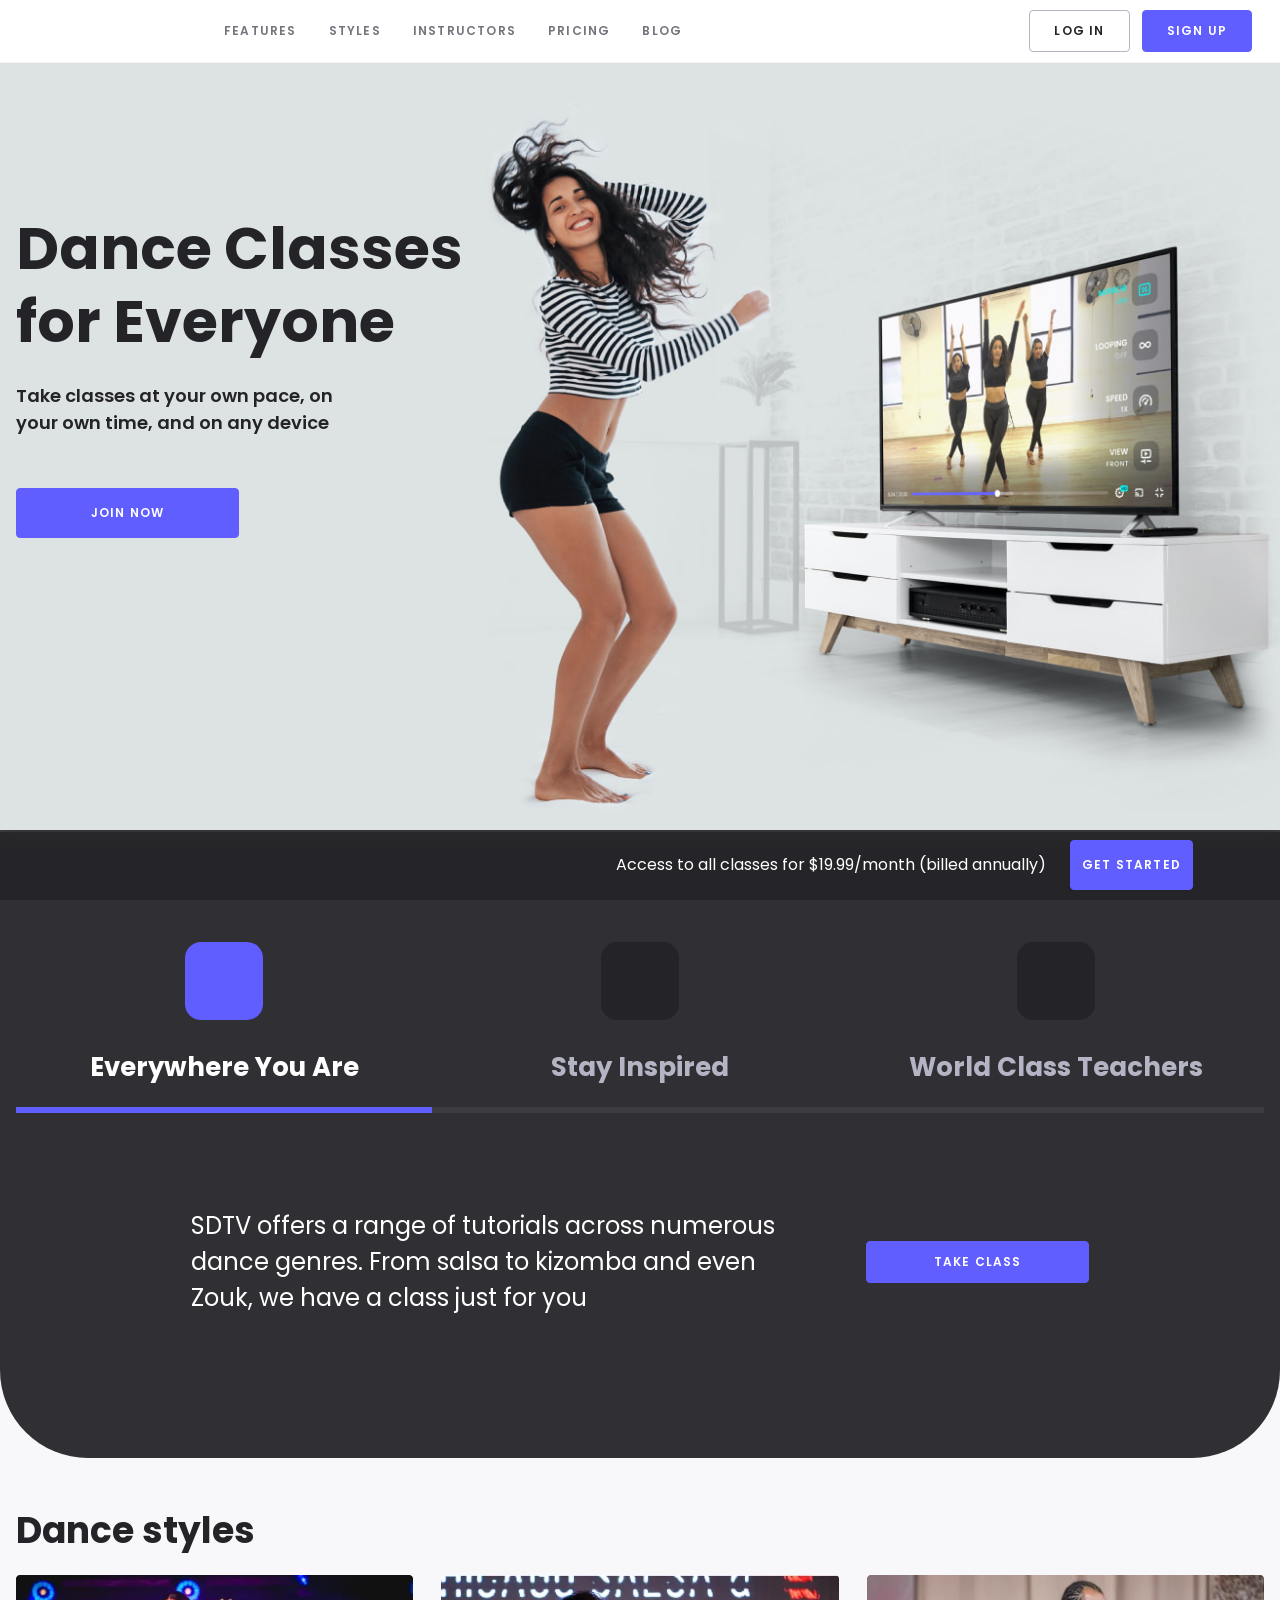
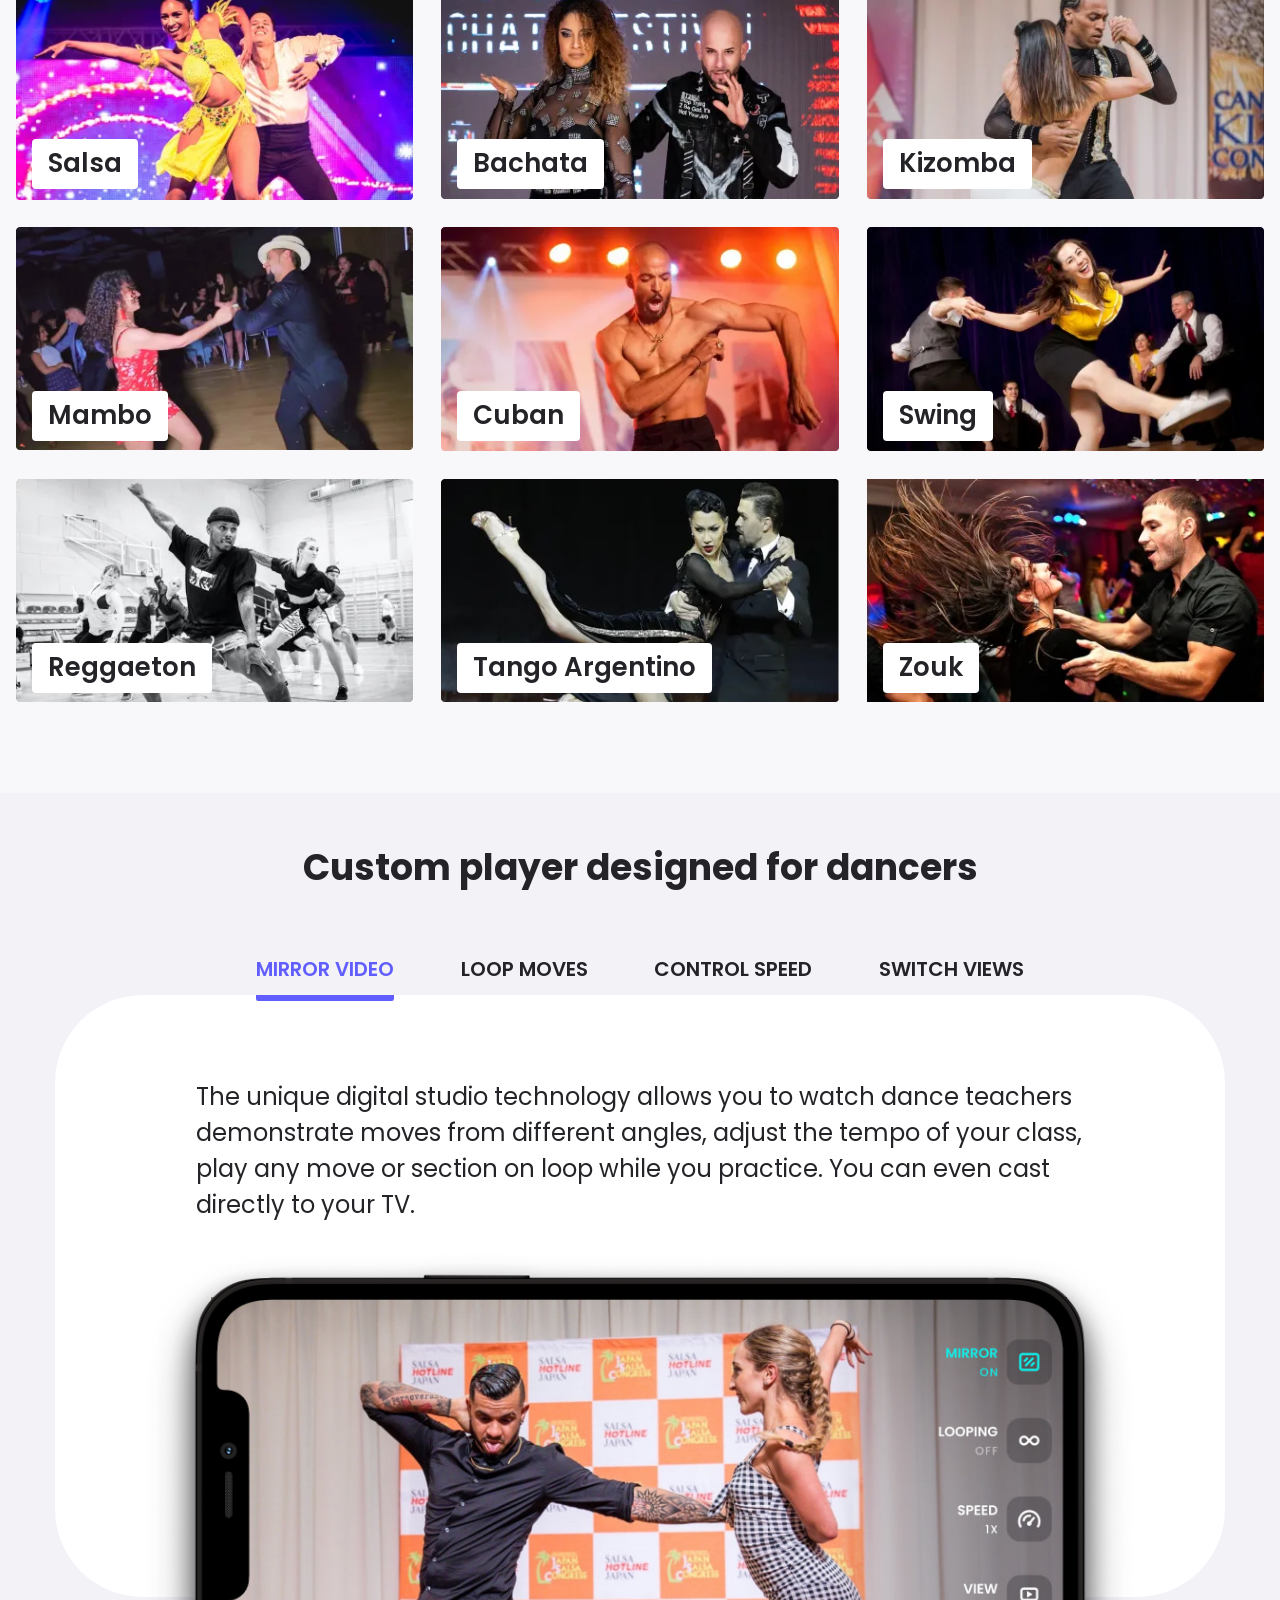
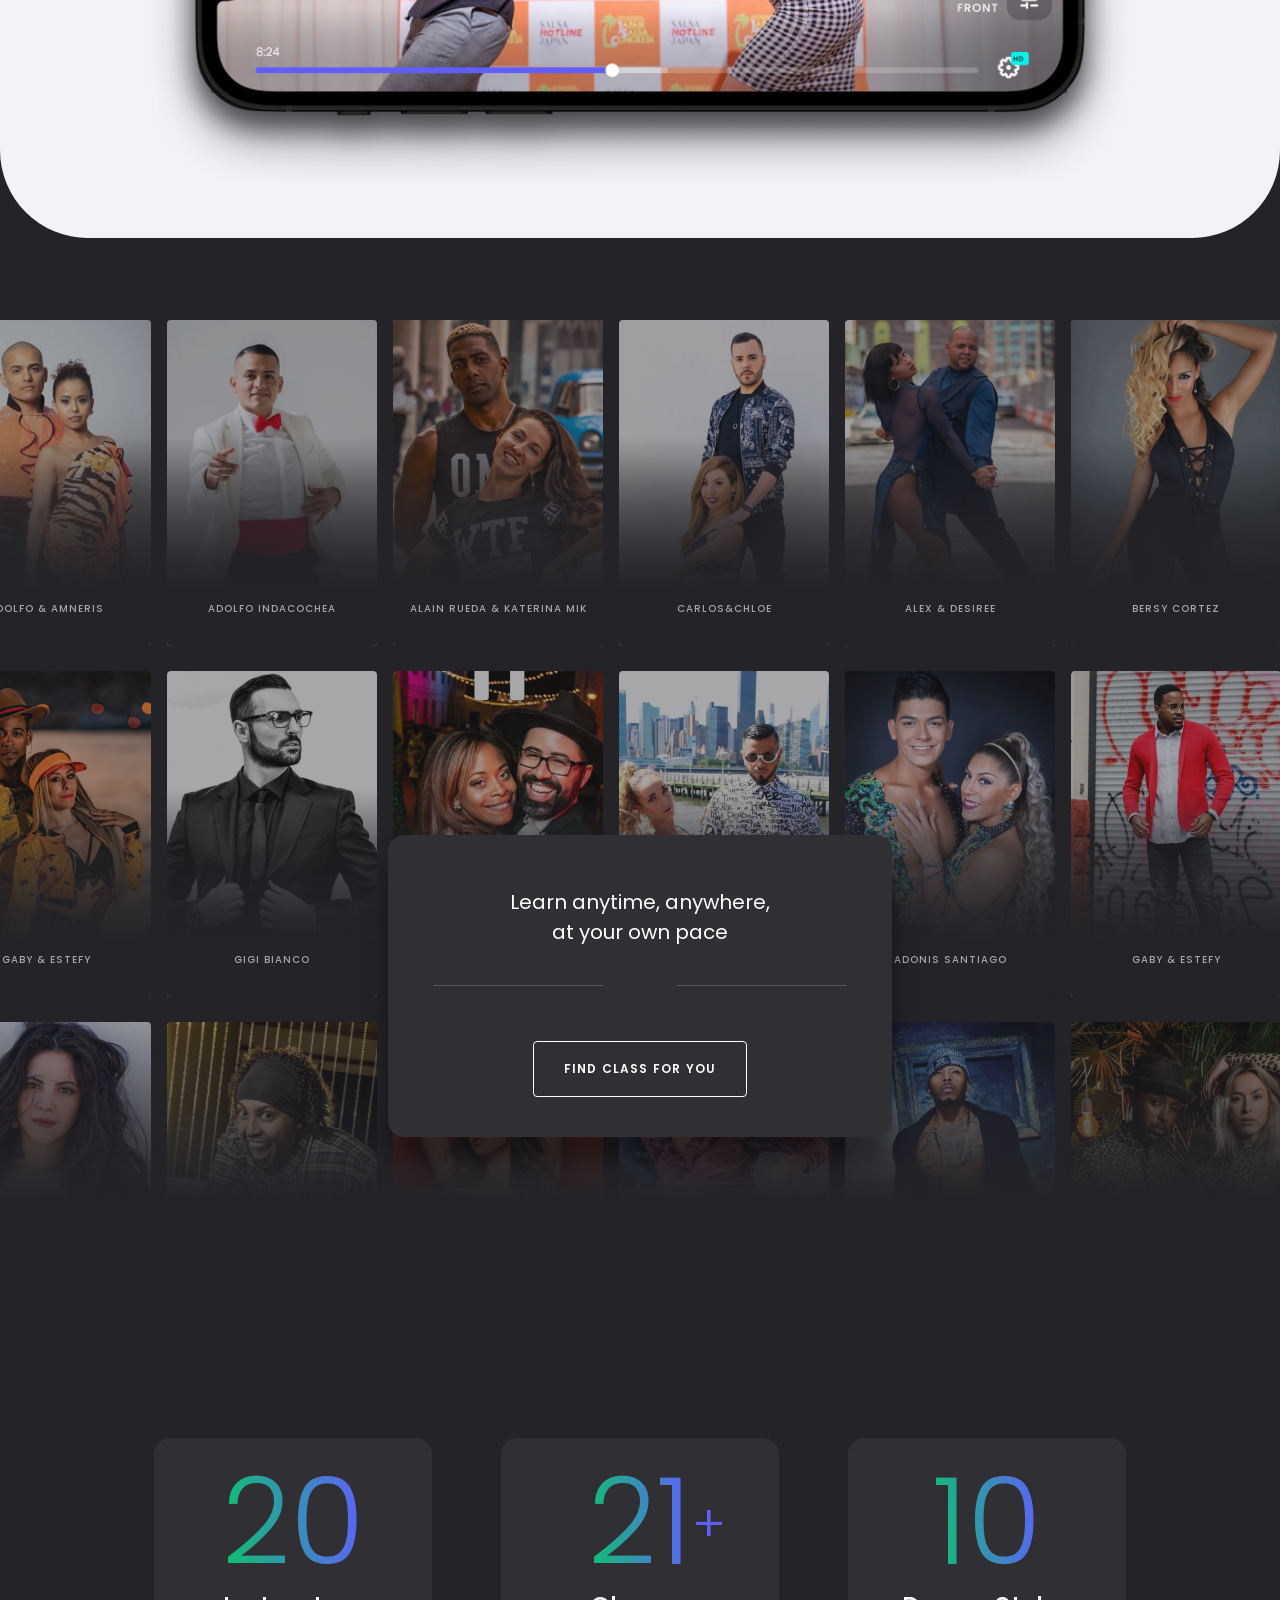
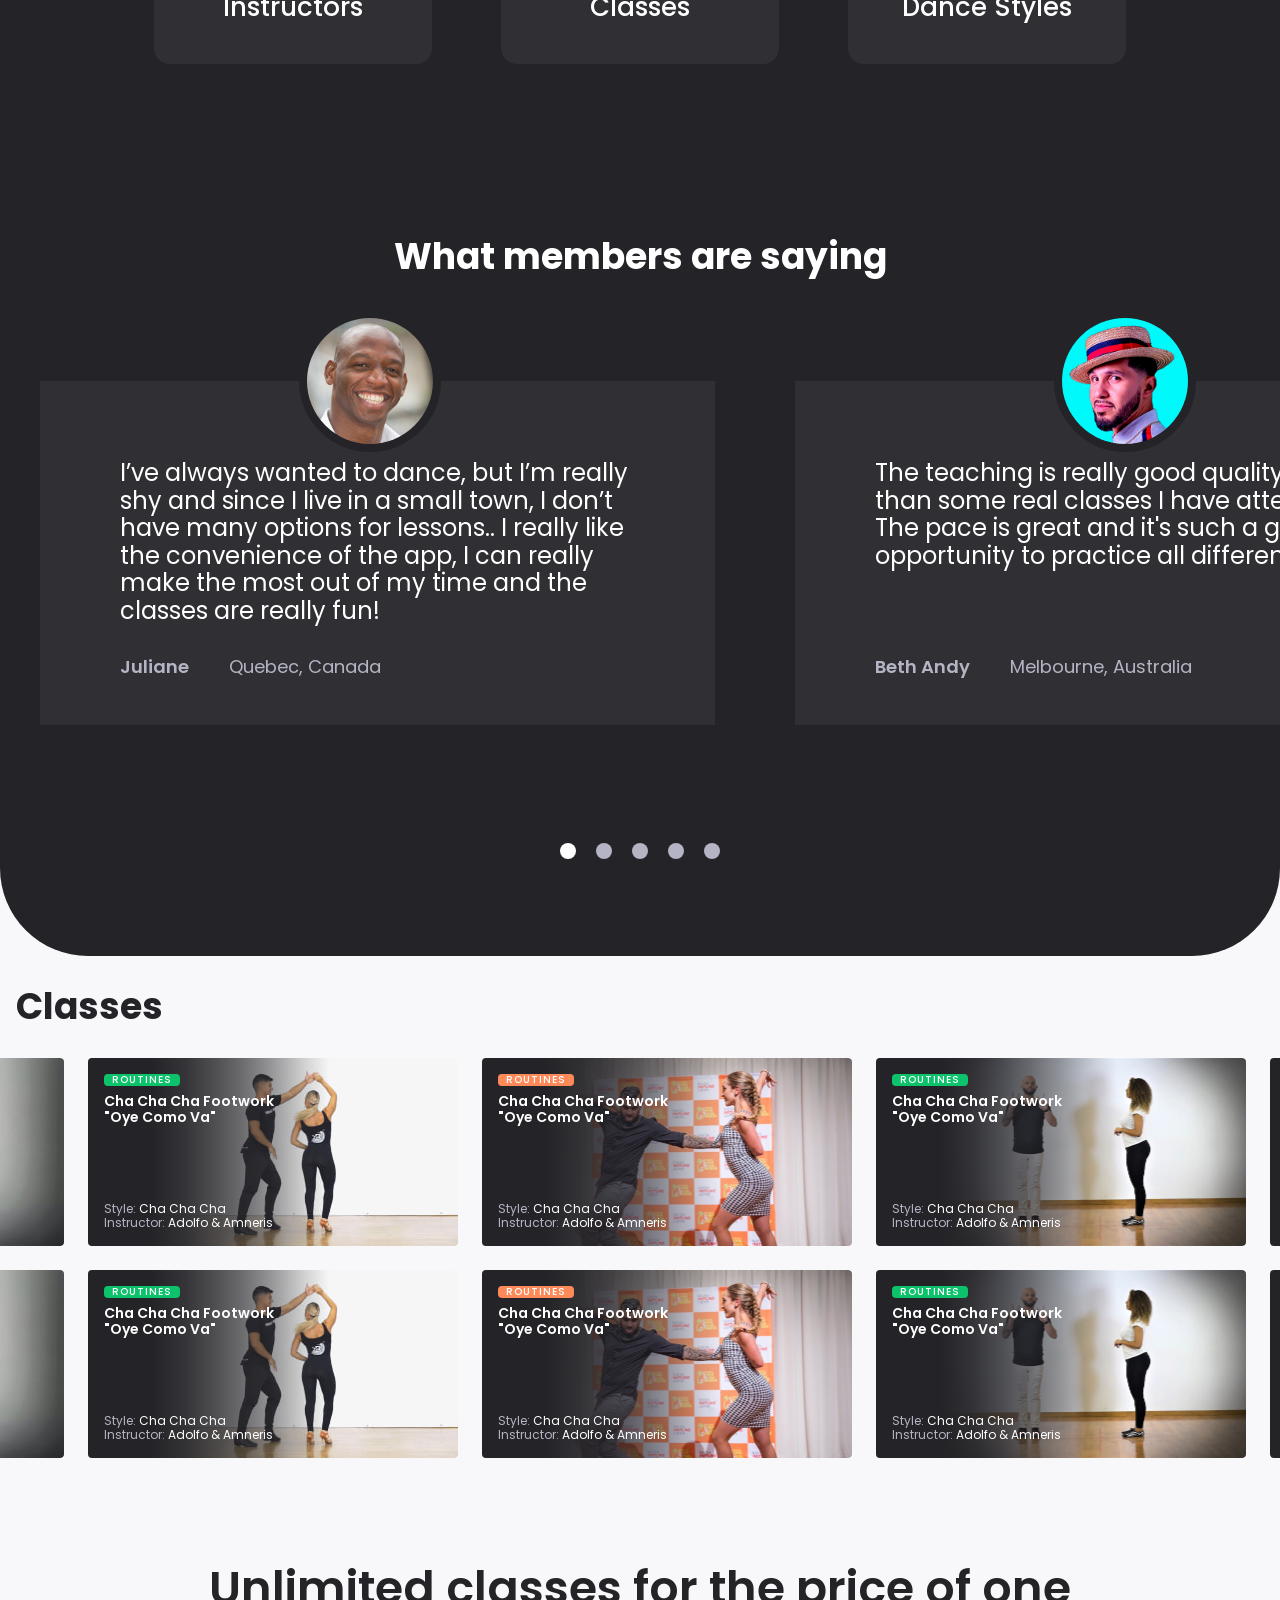
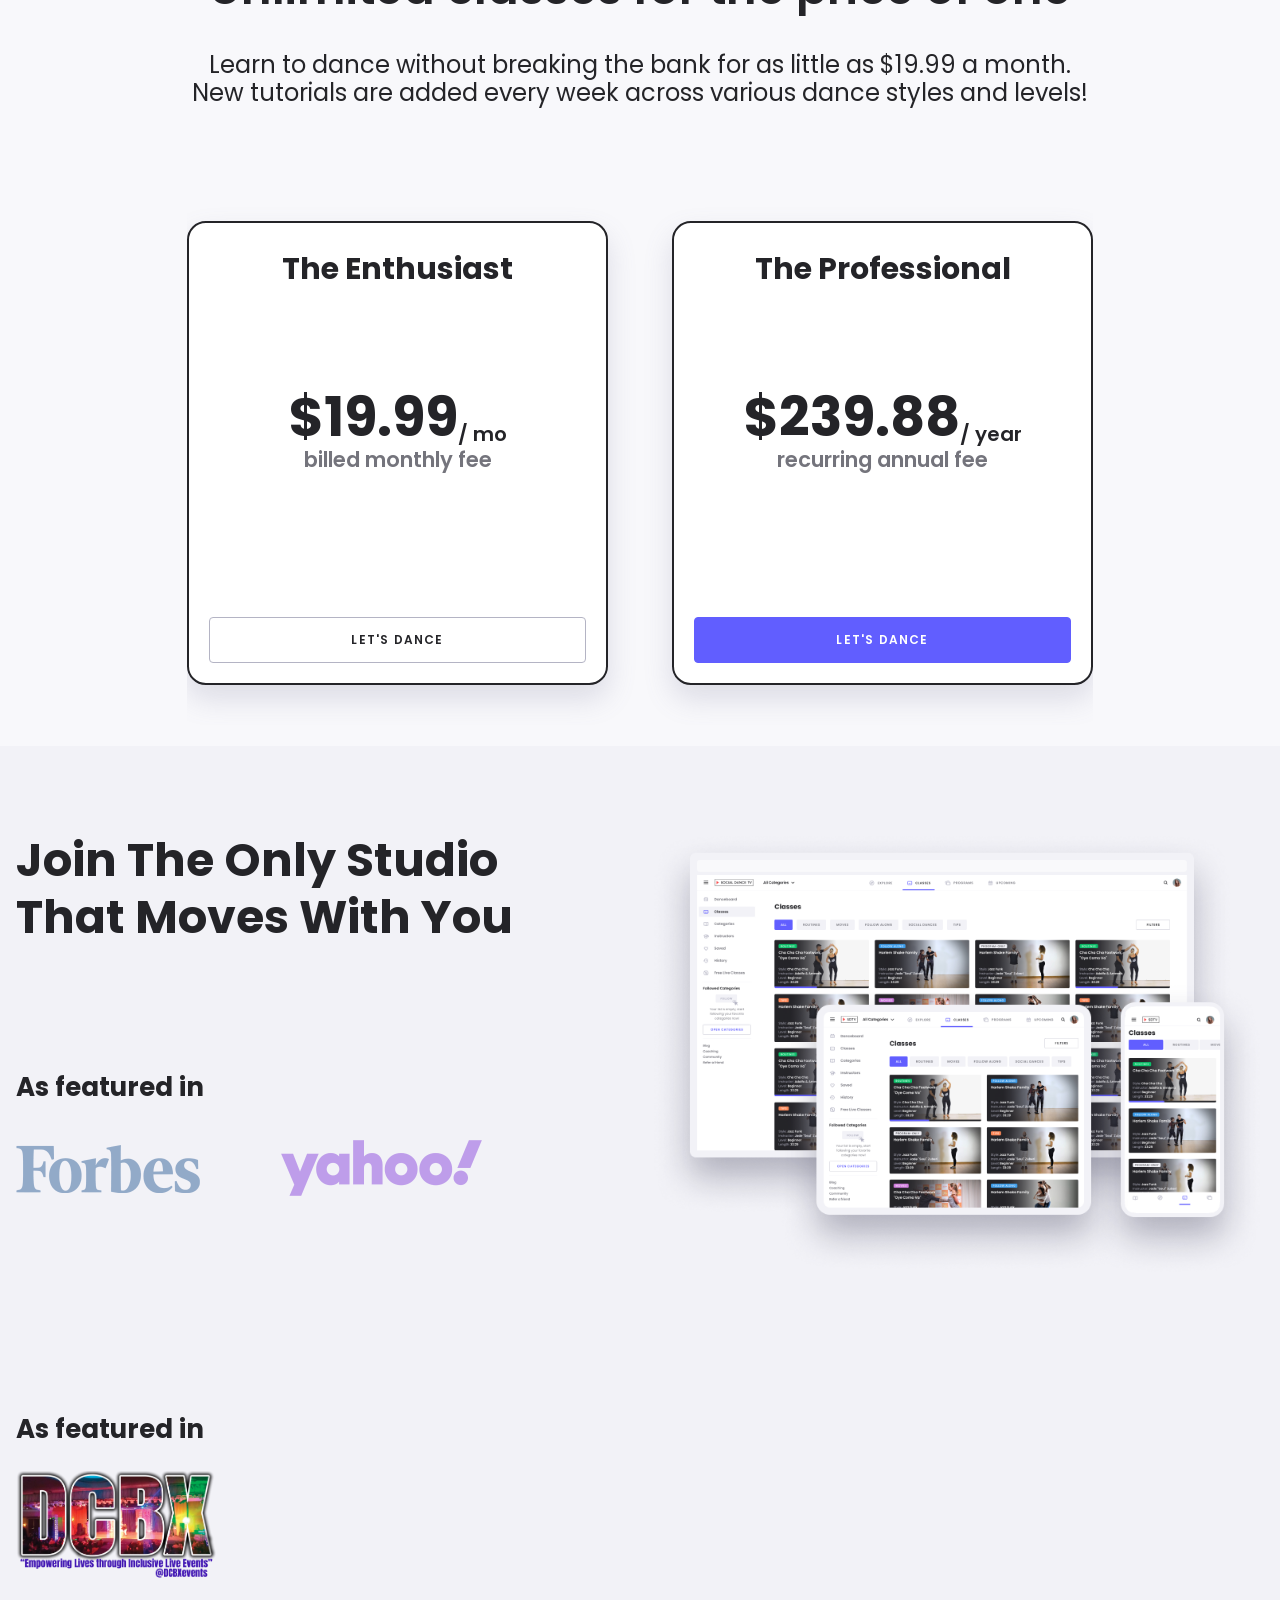
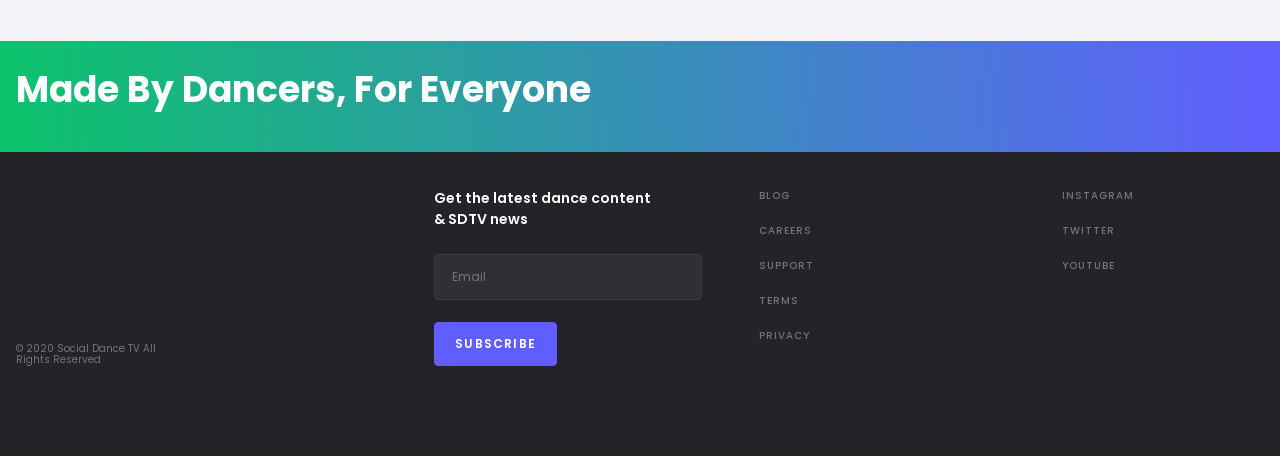
==== commit ff1ae887: "Updates" ====
--- a/index.html
+++ b/index.html
@@ -1 +1 @@
-<!DOCTYPE html><html class="page" lang="en"><head><meta charset="UTF-8"><meta http-equiv="X-UA-Compatible" content="IE=edge"><meta name="viewport" content="width=device-width, initial-scale=1.0"><title>Social Dance TV</title><link rel="preconnect" href="https://fonts.gstatic.com"><link rel="stylesheet" href="https://fonts.googleapis.com/css2?family=Poppins:wght@300;600;700&amp;display=swap"><link rel="stylesheet" href="css/style.css"><link href="https://unpkg.com/aos@2.3.1/dist/aos.css" rel="stylesheet"><link rel="icon" href="/favicon.ico"><link rel="icon" href="/icon.svg" type="image/svg+xml"><link rel="apple-touch-icon" href="/apple-touch-icon.png"></head><body><header class="page-header"><div class="page-header__wrapper container"><a class="page-header__logo" href="/"><svg width="152" height="25" fill="currentColor" aria-labelledby="logo-title"><title id="logo-title">Social Dance TV Logo</title><use xlink:href="icons.svg#logo-horizontal"></use></svg></a><button class="page-header__toggler" type="button" aria-expanded="false" aria-controls="main-nav"><svg class="page-header__toggler-icon" role="img" focusable="false" aria-hidden="true" width="18" height="12"><use class="page-header__toggler-icon-menu" xlink:href="icons.svg#burger-menu"></use><use class="page-header__toggler-icon-close" xlink:href="icons.svg#close" width="10" height="10" x="4" y="1"></use></svg></button><nav class="main-nav main-nav--hide page-header__nav" id="main-nav"><ul class="main-nav__list"><li class="main-nav__item"><a class="main-nav__link" href="#features">Features</a></li><li class="main-nav__item"><a class="main-nav__link" href="#styles">Styles</a></li><li class="main-nav__item"><a class="main-nav__link" href="#instructors">Instructors</a></li><li class="main-nav__item"><a class="main-nav__link" href="#pricing">Pricing</a></li><li class="main-nav__item"><a class="main-nav__link" href="/blog">Blog</a></li></ul><ul class="main-nav__list main-nav__list--cta"><li><a class="button button--white main-nav__btn" href="https://app.socialdancetv.com/login?gr=1">Log in</a></li><li><a class="button main-nav__btn" href="https://app.socialdancetv.com/signup/1?gr=1">Sign up</a></li></ul></nav></div></header><main class="page-main" id="wrap"><section class="intro" id="intro"><div class="intro__wrapper container"><h1 class="intro__title">Dance Classes for Everyone</h1><p class="intro__subtitle">Take classes at your own pace, on your own time, and on any device</p><a class="button intro__cta" href="https://app.socialdancetv.com/signup/1?gr=1">Join Now</a></div></section><article class="banner" id="banner"><div class="banner__wrapper container"><p class="banner__text">Access to all classes for $19.99/month (billed annually)</p><a class="button banner__link" href="https://app.socialdancetv.com/signup/1?gr=1">Get started</a></div></article><article class="features" data-aos="fade" data-aos-duration="2000" id="features"><h2 class="visually-hidden">Features</h2><div class="features__wrapper container slider"><ul class="features__tablist slider__tablist" role="tablist"><li class="features__presentation" role="presentation"><a class="features__tab slider__tab" href="#everywhere" role="tab" title="Everywhere You Are"><svg class="features__icon features__icon--presentation" role="img" focusable="false" aria-hidden="true" width="78" height="78" fill="currentColor"><use xlink:href="icons.svg#local"></use></svg>Everywhere You Are</a></li><li class="features__presentation" role="presentation"><a class="features__tab slider__tab" href="#inspired" role="tab" title="Stay Inspired"><svg class="features__icon features__icon--presentation" role="img" focusable="false" aria-hidden="true" width="78" height="78" fill="currentColor"><use xlink:href="icons.svg#carousel-video"></use></svg>Stay Inspired</a></li><li class="features__presentation" role="presentation"><a class="features__tab slider__tab" href="#teachers" role="tab" title="World Class Teachers"><svg class="features__icon features__icon--presentation" role="img" focusable="false" aria-hidden="true" width="78" height="78" fill="currentColor"><use xlink:href="icons.svg#earth"></use></svg>World Class Teachers</a></li></ul><div class="features__sections slider__wrapper"><section class="features__section slider__slide" id="everywhere"><h3 class="features__title"><svg class="features__icon features__icon--section" role="img" focusable="false" aria-hidden="true" width="78" height="78" fill="currentColor"><use xlink:href="icons.svg#local" width="48" height="48"></use></svg>Everywhere You Are</h3><p class="features__text">SDTV offers a range of tutorials across numerous dance genres. From salsa to kizomba and even Zouk, we have a class just for you</p><a class="button features__cta" href="#">Take class</a></section><section class="features__section slider__slide" id="inspired"><h3 class="features__title"><svg class="features__icon features__icon--section" role="img" focusable="false" aria-hidden="true" width="78" height="78" fill="currentColor"><use xlink:href="icons.svg#carousel-video" width="48" height="48"></use></svg>Stay Inspired</h3><p class="features__text">SDTV offers a range of tutorials across numerous dance genres. From ballet to hip-hop and even Bollywood, we have a class just for you</p><a class="button features__cta" href="#">Take class</a></section><section class="features__section slider__slide" id="teachers"><h3 class="features__title"><svg class="features__icon features__icon--section" role="img" focusable="false" aria-hidden="true" width="78" height="78" fill="currentColor"><use xlink:href="icons.svg#earth" width="48" height="48"></use></svg>World Class Teachers</h3><p class="features__text">SDTV offers a range of tutorials across numerous dance genres. From ballet to hip-hop and even Bollywood, we have a class just for you</p><a class="button features__cta" href="#">Take class</a></section></div></div></article><section class="dance-styles container slider" data-aos="fade" data-aos-duration="2000" id="styles"><h2 class="dance-styles__title">Dance styles</h2><p class="dance-styles__subtitle">Learn moves, skills, and full routines in a range of popular styles.</p><ul class="dance-styles__styles slider__wrapper"><li class="dance-styles__style slider__slide"><a class="figure figure--video" href="#salsa"><picture class="figure__poster"><source srcset="./img/main/styles/salsa-mob.webp 227w, ./img/main/styles/salsa.webp 418w" sizes="(max-width: 720px) 227px, 418px" type="image/webp"><img class="figure__image" src="./img/main/styles/salsa.jpg" alt="Salsa photo" srcset="./img/main/styles/salsa-mob.jpg 227w, ./img/main/styles/salsa.jpg 418w" sizes="(max-width: 720px) 227px, 418px"></picture><video class="figure__video" muted><source src="./video/salsa.mp4" type="video/mp4"></video><h3 class="figure__caption">Salsa</h3></a></li><li class="dance-styles__style slider__slide"><a class="figure figure--video" href="#bachata"><picture class="figure__poster"><source srcset="./img/main/styles/bachata-mob.webp 227w, ./img/main/styles/bachata.webp 418w" sizes="(max-width: 720px) 227px, 418px" type="image/webp"><img class="figure__image" src="./img/main/styles/bachata.jpg" alt="Bachata photo" srcset="./img/main/styles/bachata-mob.jpg 227w, ./img/main/styles/bachata.jpg 418w" sizes="(max-width: 720px) 227px, 418px"></picture><video class="figure__video" muted><source src="./video/bachata.mp4" type="video/mp4"></video><h3 class="figure__caption">Bachata</h3></a></li><li class="dance-styles__style slider__slide"><a class="figure figure--video" href="#kizomba"><picture class="figure__poster"><source srcset="./img/main/styles/kizomba-mob.webp 227w, ./img/main/styles/kizomba.webp 418w" sizes="(max-width: 720px) 227px, 418px" type="image/webp"><img class="figure__image" src="./img/main/styles/kizomba.jpg" alt="Kizomba photo" srcset="./img/main/styles/kizomba-mob.jpg 227w, ./img/main/styles/kizomba.jpg 418w" sizes="(max-width: 720px) 227px, 418px"></picture><video class="figure__video" muted><source src="./video/kizomba.mp4" type="video/mp4"></video><h3 class="figure__caption">Kizomba</h3></a></li><li class="dance-styles__style slider__slide"><a class="figure figure--video" href="#mambo"><picture class="figure__poster"><source srcset="./img/main/styles/mambo-mob.webp 227w, ./img/main/styles/mambo.webp 418w" sizes="(max-width: 720px) 227px, 418px" type="image/webp"><img class="figure__image" src="./img/main/styles/mambo.jpg" alt="Mambo photo" srcset="./img/main/styles/mambo-mob.jpg 227w, ./img/main/styles/mambo.jpg 418w" sizes="(max-width: 720px) 227px, 418px"></picture><video class="figure__video" muted><source src="./video/mambo.mp4" type="video/mp4"></video><h3 class="figure__caption">Mambo</h3></a></li><li class="dance-styles__style slider__slide"><a class="figure figure--video" href="#cuban"><picture class="figure__poster"><source srcset="./img/main/styles/cuban-mob.webp 227w, ./img/main/styles/cuban.webp 418w" sizes="(max-width: 720px) 227px, 418px" type="image/webp"><img class="figure__image" src="./img/main/styles/cuban.jpg" alt="Cuban photo" srcset="./img/main/styles/cuban-mob.jpg 227w, ./img/main/styles/cuban.jpg 418w" sizes="(max-width: 720px) 227px, 418px"></picture><video class="figure__video" muted><source src="./video/cuban.mp4" type="video/mp4"></video><h3 class="figure__caption">Cuban</h3></a></li><li class="dance-styles__style slider__slide"><a class="figure figure--video" href="#swing"><picture class="figure__poster"><source srcset="./img/main/styles/swing-mob.webp 227w, ./img/main/styles/swing.webp 418w" sizes="(max-width: 720px) 227px, 418px" type="image/webp"><img class="figure__image" src="./img/main/styles/swing.jpg" alt="Swing photo" srcset="./img/main/styles/swing-mob.jpg 227w, ./img/main/styles/swing.jpg 418w" sizes="(max-width: 720px) 227px, 418px"></picture><video class="figure__video" muted><source src="./video/swing.mp4" type="video/mp4"></video><h3 class="figure__caption">Swing</h3></a></li><li class="dance-styles__style slider__slide"><a class="figure figure--video" href="#reggaeton"><picture class="figure__poster"><source srcset="./img/main/styles/reggaeton-mob.webp 227w, ./img/main/styles/reggaeton.webp 418w" sizes="(max-width: 720px) 227px, 418px" type="image/webp"><img class="figure__image" src="./img/main/styles/reggaeton.jpg" alt="Reggaeton photo" srcset="./img/main/styles/reggaeton-mob.jpg 227w, ./img/main/styles/reggaeton.jpg 418w" sizes="(max-width: 720px) 227px, 418px"></picture><video class="figure__video" muted><source src="./video/reggaeton.mp4" type="video/mp4"></video><h3 class="figure__caption">Reggaeton</h3></a></li><li class="dance-styles__style slider__slide"><a class="figure figure--video" href="#tango_argentino"><picture class="figure__poster"><source srcset="./img/main/styles/tango_argentino-mob.webp 227w, ./img/main/styles/tango_argentino.webp 418w" sizes="(max-width: 720px) 227px, 418px" type="image/webp"><img class="figure__image" src="./img/main/styles/tango_argentino.jpg" alt="Tango Argentino photo" srcset="./img/main/styles/tango_argentino-mob.jpg 227w, ./img/main/styles/tango_argentino.jpg 418w" sizes="(max-width: 720px) 227px, 418px"></picture><video class="figure__video" muted><source src="./video/tango_argentino.mp4" type="video/mp4"></video><h3 class="figure__caption">Tango Argentino</h3></a></li><li class="dance-styles__style slider__slide"><a class="figure figure--video" href="#zouk"><picture class="figure__poster"><source srcset="./img/main/styles/zouk-mob.webp 227w, ./img/main/styles/zouk.webp 418w" sizes="(max-width: 720px) 227px, 418px" type="image/webp"><img class="figure__image" src="./img/main/styles/zouk.jpg" alt="Zouk photo" srcset="./img/main/styles/zouk-mob.jpg 227w, ./img/main/styles/zouk.jpg 418w" sizes="(max-width: 720px) 227px, 418px"></picture><video class="figure__video" muted><source src="./video/zouk.mp4" type="video/mp4"></video><h3 class="figure__caption">Zouk</h3></a></li></ul><aside class="dance-styles__buttons"><button class="slider__button" type="button" title="Previous slide" data-direction="prev"><svg class="slider__button-icon" role="img" focusable="false" aria-hidden="true" width="7" height="12" fill="currentColor"><use xlink:href="icons.svg#arrow-left"></use></svg></button><button class="slider__button" type="button" title="Next slide" data-direction="next"><svg class="slider__button-icon" role="img" focusable="false" aria-hidden="true" width="7" height="12" fill="currentColor"><use xlink:href="icons.svg#arrow-right"></use></svg></button></aside></section><!--include ./includes/home/cta-section1--><section class="custom-player" data-aos="fade" data-aos-duration="2000" id="custom-player"><div class="custom-player__wrapper container"><h2 class="custom-player__title">Custom player designed for dancers</h2><ul class="tablist custom-player__tablist" role="tablist"><li class="tablist__presentation" role="presentation"><a class="tablist__tab tablist__tab--active" role="tab" href="#mirror-video" aria-selected="true">Mirror video</a></li><li class="tablist__presentation" role="presentation"><a class="tablist__tab" role="tab" href="#loop-moves">Loop moves</a></li><li class="tablist__presentation" role="presentation"><a class="tablist__tab" role="tab" href="#control-speed">Control speed</a></li><li class="tablist__presentation" role="presentation"><a class="tablist__tab" role="tab" href="#switch-views">Switch views</a></li></ul><figure class="custom-player__figure" role="tabpanel" id="mirror-video"><div class="custom-player__border" data-aos="fade-down"><picture class="custom-player__pic"><source src="./img/main/mob-program.webp" type="image/wepb"><img src="./img/main/mob-program.jpg" alt="Mirror video" width="899" height="415"></picture></div><figcaption class="custom-player__caption"><h3 class="visually-hidden">Mirror video</h3><svg class="custom-player__icon" role="img" focusable="false" aria-hidden="true" fill="rgba(97,94,255,0.08)" width="202.5" height="180"><use xlink:href="icons.svg#mirror"></use></svg><p>The unique digital studio technology allows you to watch dance teachers demonstrate moves from different angles, adjust the tempo of&nbsp;your class, play any move or section on loop while you practice. You&nbsp;can even cast directly to your TV.</p></figcaption></figure><figure class="custom-player__figure" role="tabpanel" hidden id="loop-moves"><div class="custom-player__border" data-aos="fade-down"><picture class="custom-player__pic"><source src="./img/main/mob-program.webp" type="image/wepb"><img src="./img/main/mob-program.jpg" alt="Loop moves" width="899" height="415"></picture></div><figcaption class="custom-player__caption"><h3 class="visually-hidden">Loop moves</h3><svg class="custom-player__icon" role="img" focusable="false" aria-hidden="true" fill="rgba(97,94,255,0.08)" width="202.5" height="180"><use xlink:href="icons.svg#infinity"></use></svg><p>The unique digital studio technology allows you to watch dance teachers demonstrate moves from different angles, adjust the tempo of&nbsp;your class, play any move or section on loop while you practice. You&nbsp;can even cast directly to your TV.</p></figcaption></figure><figure class="custom-player__figure" role="tabpanel" hidden id="control-speed"><div class="custom-player__border" data-aos="fade-down"><picture class="custom-player__pic"><source src="./img/main/mob-program.webp" type="image/wepb"><img src="./img/main/mob-program.jpg" alt="Control speed" width="899" height="415"></picture></div><figcaption class="custom-player__caption"><h3 class="visually-hidden">Control speed</h3><svg class="custom-player__icon" role="img" focusable="false" aria-hidden="true" fill="rgba(97,94,255,0.08)" width="202.5" height="180"><use xlink:href="icons.svg#speed"></use></svg><p>The unique digital studio technology allows you to watch dance teachers demonstrate moves from different angles, adjust the tempo of&nbsp;your class, play any move or section on loop while you practice. You&nbsp;can even cast directly to your TV.</p></figcaption></figure><figure class="custom-player__figure" role="tabpanel" hidden id="switch-views"><div class="custom-player__border" data-aos="fade-down"><picture class="custom-player__pic"><source src="./img/main/mob-program.webp" type="image/wepb"><img src="./img/main/mob-program.jpg" alt="Switch views" width="899" height="415"></picture></div><figcaption class="custom-player__caption"><h3 class="visually-hidden">Switch views</h3><svg class="custom-player__icon" role="img" focusable="false" aria-hidden="true" fill="rgba(97,94,255,0.08)" width="202.5" height="180"><use xlink:href="icons.svg#view"></use></svg><p>The unique digital studio technology allows you to watch dance teachers demonstrate moves from different angles, adjust the tempo of&nbsp;your class, play any move or section on loop while you practice. You&nbsp;can even cast directly to your TV.</p></figcaption></figure></div></section><section class="instructors" data-aos="fade" data-aos-duration="2000" id="instructors"><h2 class="instructors__title">New classes added every month.</h2><ul class="instructors__list"><li class="instructors__instructor"><picture class="instructors__photo"><source srcset="./img/main/teachers/Adonis Santiago.webp" type="image/webp"><img src="./img/main/teachers/Adonis Santiago.jpg" alt="{&quot;item&quot;:&quot;Adonis Santiago&quot;}" width="210" height="326"></picture><p class="instructors__name">Adonis Santiago</p></li><li class="instructors__instructor"><picture class="instructors__photo"><source srcset="./img/main/teachers/Angela Mariano.webp" type="image/webp"><img src="./img/main/teachers/Angela Mariano.jpg" alt="{&quot;item&quot;:&quot;Angela Mariano&quot;}" width="210" height="326"></picture><p class="instructors__name">Angela Mariano</p></li><li class="instructors__instructor"><picture class="instructors__photo"><source srcset="./img/main/teachers/Antonio &amp; Jasmina.webp" type="image/webp"><img src="./img/main/teachers/Antonio &amp; Jasmina.jpg" alt="{&quot;item&quot;:&quot;Antonio &amp; Jasmina&quot;}" width="210" height="326"></picture><p class="instructors__name">Antonio &amp; Jasmina</p></li><li class="instructors__instructor"><picture class="instructors__photo"><source srcset="./img/main/teachers/Ataca &amp; La Alemana.webp" type="image/webp"><img src="./img/main/teachers/Ataca &amp; La Alemana.jpg" alt="{&quot;item&quot;:&quot;Ataca &amp; La Alemana&quot;}" width="210" height="326"></picture><p class="instructors__name">Ataca &amp; La Alemana</p></li><li class="instructors__instructor"><picture class="instructors__photo"><source srcset="./img/main/teachers/Carine &amp; Rafael.webp" type="image/webp"><img src="./img/main/teachers/Carine &amp; Rafael.jpg" alt="{&quot;item&quot;:&quot;Carine &amp; Rafael&quot;}" width="210" height="326"></picture><p class="instructors__name">Carine &amp; Rafael</p></li><li class="instructors__instructor"><picture class="instructors__photo"><source srcset="./img/main/teachers/Charlie &amp; Vero.webp" type="image/webp"><img src="./img/main/teachers/Charlie &amp; Vero.jpg" alt="{&quot;item&quot;:&quot;Charlie &amp; Vero&quot;}" width="210" height="326"></picture><p class="instructors__name">Charlie &amp; Vero</p></li><li class="instructors__instructor"><picture class="instructors__photo"><source srcset="./img/main/teachers/Chiara Tofani.webp" type="image/webp"><img src="./img/main/teachers/Chiara Tofani.jpg" alt="{&quot;item&quot;:&quot;Chiara Tofani&quot;}" width="210" height="326"></picture><p class="instructors__name">Chiara Tofani</p></li><li class="instructors__instructor"><picture class="instructors__photo"><source srcset="./img/main/teachers/Cornel &amp; Rithika.webp" type="image/webp"><img src="./img/main/teachers/Cornel &amp; Rithika.jpg" alt="{&quot;item&quot;:&quot;Cornel &amp; Rithika&quot;}" width="210" height="326"></picture><p class="instructors__name">Cornel &amp; Rithika</p></li><li class="instructors__instructor"><picture class="instructors__photo"><source srcset="./img/main/teachers/El Tiguere &amp; Bianca.webp" type="image/webp"><img src="./img/main/teachers/El Tiguere &amp; Bianca.jpg" alt="{&quot;item&quot;:&quot;El Tiguere &amp; Bianca&quot;}" width="210" height="326"></picture><p class="instructors__name">El Tiguere &amp; Bianca</p></li><li class="instructors__instructor"><picture class="instructors__photo"><source srcset="./img/main/teachers/Ernesto &amp; Denisse.webp" type="image/webp"><img src="./img/main/teachers/Ernesto &amp; Denisse.jpg" alt="{&quot;item&quot;:&quot;Ernesto &amp; Denisse&quot;}" width="210" height="326"></picture><p class="instructors__name">Ernesto &amp; Denisse</p></li><li class="instructors__instructor"><picture class="instructors__photo"><source srcset="./img/main/teachers/Fadi Fusion.webp" type="image/webp"><img src="./img/main/teachers/Fadi Fusion.jpg" alt="{&quot;item&quot;:&quot;Fadi Fusion&quot;}" width="210" height="326"></picture><p class="instructors__name">Fadi Fusion</p></li><li class="instructors__instructor"><picture class="instructors__photo"><source srcset="./img/main/teachers/Jane.webp" type="image/webp"><img src="./img/main/teachers/Jane.jpg" alt="{&quot;item&quot;:&quot;Jane&quot;}" width="210" height="326"></picture><p class="instructors__name">Jane</p></li><li class="instructors__instructor"><picture class="instructors__photo"><source srcset="./img/main/teachers/Lee and Kat.webp" type="image/webp"><img src="./img/main/teachers/Lee and Kat.jpg" alt="{&quot;item&quot;:&quot;Lee and Kat&quot;}" width="210" height="326"></picture><p class="instructors__name">Lee and Kat</p></li><li class="instructors__instructor"><picture class="instructors__photo"><source srcset="./img/main/teachers/Marck &amp; Melyssa.webp" type="image/webp"><img src="./img/main/teachers/Marck &amp; Melyssa.jpg" alt="{&quot;item&quot;:&quot;Marck &amp; Melyssa&quot;}" width="210" height="326"></picture><p class="instructors__name">Marck &amp; Melyssa</p></li><li class="instructors__instructor"><picture class="instructors__photo"><source srcset="./img/main/teachers/Mia Noel.webp" type="image/webp"><img src="./img/main/teachers/Mia Noel.jpg" alt="{&quot;item&quot;:&quot;Mia Noel&quot;}" width="210" height="326"></picture><p class="instructors__name">Mia Noel</p></li><li class="instructors__instructor"><picture class="instructors__photo"><source srcset="./img/main/teachers/Paulo &amp; Luiza.webp" type="image/webp"><img src="./img/main/teachers/Paulo &amp; Luiza.jpg" alt="{&quot;item&quot;:&quot;Paulo &amp; Luiza&quot;}" width="210" height="326"></picture><p class="instructors__name">Paulo &amp; Luiza</p></li><li class="instructors__instructor"><picture class="instructors__photo"><source srcset="./img/main/teachers/Rodrigo &amp; Asya.webp" type="image/webp"><img src="./img/main/teachers/Rodrigo &amp; Asya.jpg" alt="{&quot;item&quot;:&quot;Rodrigo &amp; Asya&quot;}" width="210" height="326"></picture><p class="instructors__name">Rodrigo &amp; Asya</p></li><li class="instructors__instructor"><picture class="instructors__photo"><source srcset="./img/main/teachers/Scarlett Medrano.webp" type="image/webp"><img src="./img/main/teachers/Scarlett Medrano.jpg" alt="{&quot;item&quot;:&quot;Scarlett Medrano&quot;}" width="210" height="326"></picture><p class="instructors__name">Scarlett Medrano</p></li><li class="instructors__instructor"><picture class="instructors__photo"><source srcset="./img/main/teachers/Shani Talmor.webp" type="image/webp"><img src="./img/main/teachers/Shani Talmor.jpg" alt="{&quot;item&quot;:&quot;Shani Talmor&quot;}" width="210" height="326"></picture><p class="instructors__name">Shani Talmor</p></li><li class="instructors__instructor"><picture class="instructors__photo"><source srcset="./img/main/teachers/Tito &amp; Tamara.webp" type="image/webp"><img src="./img/main/teachers/Tito &amp; Tamara.jpg" alt="{&quot;item&quot;:&quot;Tito &amp; Tamara&quot;}" width="210" height="326"></picture><p class="instructors__name">Tito &amp; Tamara</p></li><li class="instructors__instructor"><picture class="instructors__photo"><source srcset="./img/main/teachers/Vanessa Lacedonia.webp" type="image/webp"><img src="./img/main/teachers/Vanessa Lacedonia.jpg" alt="{&quot;item&quot;:&quot;Vanessa Lacedonia&quot;}" width="210" height="326"></picture><p class="instructors__name">Vanessa Lacedonia</p></li></ul><div class="instructors__cta-block"><p class="instructors__cta-text">Learn anytime, anywhere, <br> at your own pace</p><span class="instructors__cta-icon"><svg role="img" focusable="false" aria-hidden="true" width="32" height="32" fill="#B4B4C4"><use xlink:href="icons.svg#book"></use></svg></span><a class="instructors__cta-btn button button--border" href="#find-classes">Find class for you</a></div><table class="advantages" data-aos="fade" data-aos-duration="2000" id="advantages"><caption class="visually-hidden">Advantages</caption><tbody class="advantages__body"><tr class="advantages__row"><th class="advantages__title">Instructors</th><td class="advantages__value"><span data-animation="increase-number">20</span></td></tr><tr class="advantages__row"><th class="advantages__title">Classes</th><td class="advantages__value"><span data-animation="increase-number">90</span><span class="advantages__sub">+</span></td></tr><tr class="advantages__row"><th class="advantages__title">Dance Styles</th><td class="advantages__value"><span data-animation="increase-number">10</span></td></tr></tbody></table></section><section class="reviews" data-aos="fade" data-aos-duration="2000" id="reviews"><h2 class="reviews__title container">What members are saying</h2><div class="reviews__wrapper slider"><ul class="reviews__tablist slider__tablist" role="tablist"><li class="reviews__presentation" role="presentation"><a class="reviews__tab slider__tab" href="#review1" role="tab" title="Go to 1 review"></a></li><li class="reviews__presentation" role="presentation"><a class="reviews__tab slider__tab" href="#review2" role="tab" title="Go to 2 review"></a></li><li class="reviews__presentation" role="presentation"><a class="reviews__tab slider__tab" href="#review3" role="tab" title="Go to 3 review"></a></li><li class="reviews__presentation" role="presentation"><a class="reviews__tab slider__tab" href="#review4" role="tab" title="Go to 4 review"></a></li><li class="reviews__presentation" role="presentation"><a class="reviews__tab slider__tab" href="#review5" role="tab" title="Go to 5 review"></a></li></ul><div class="reviews__list slider__wrapper"><article class="review slider__slide" id="review1"><div class="review__wrapper"><svg class="review__icon" role="img" focusable="false" aria-hidden="true" width="59" height="41" fill="#615EFF"><use xlink:href="icons.svg#quote"></use></svg><img class="review__photo" src="./img/main/comments/1.jpg" width="142" height="142" alt="Jane Smith"><blockquote class="review__quote">I’ve always wanted to dance, but I’m really shy and since I live in a small town, I don’t have many options for lessons.. I really like the convenience of the app, I can really make the most out of my time and the classes are really fun!</blockquote><p class="review__footer"><span class="review__author">Juliane</span><span>Quebec, Canada</span></p></div></article><article class="review slider__slide" id="review2"><div class="review__wrapper"><svg class="review__icon" role="img" focusable="false" aria-hidden="true" width="59" height="41" fill="#615EFF"><use xlink:href="icons.svg#quote"></use></svg><img class="review__photo" src="./img/main/comments/2.jpg" width="142" height="142" alt="Jane Smith"><blockquote class="review__quote">The teaching is really good quality, better than some real classes I have attended. The pace is great and it's such a great opportunity to practice all different styles!</blockquote><p class="review__footer"><span class="review__author">Beth Andy</span><span>Melbourne, Australia</span></p></div></article><article class="review slider__slide" id="review3"><div class="review__wrapper"><svg class="review__icon" role="img" focusable="false" aria-hidden="true" width="59" height="41" fill="#615EFF"><use xlink:href="icons.svg#quote"></use></svg><img class="review__photo" src="./img/main/comments/3.jpg" width="142" height="142" alt="Jane Smith"><blockquote class="review__quote">I am thrilled with quality of teaching and explaining. Besides, technical features make the course rrrrrrrreally helpful: mirror, looping, speed adjusting, back view. Before I was just learning with videos in youtube. The difference is huge.</blockquote><p class="review__footer"><span class="review__author">Michael</span><span>Uppsala, Sweden</span></p></div></article><article class="review slider__slide" id="review4"><div class="review__wrapper"><svg class="review__icon" role="img" focusable="false" aria-hidden="true" width="59" height="41" fill="#615EFF"><use xlink:href="icons.svg#quote"></use></svg><img class="review__photo" src="./img/main/comments/4.jpg" width="142" height="142" alt="Jane Smith"><blockquote class="review__quote">I really like the variety. There is a huge amount of classes on all levels, beginner to advanced, and it will take a long time until you have no more classes to take.</blockquote><p class="review__footer"><span class="review__author">Irina</span><span>Russia</span></p></div></article><article class="review slider__slide" id="review5"><div class="review__wrapper"><svg class="review__icon" role="img" focusable="false" aria-hidden="true" width="59" height="41" fill="#615EFF"><use xlink:href="icons.svg#quote"></use></svg><img class="review__photo" src="./img/main/comments/5.jpg" width="142" height="142" alt="Jane Smith"><blockquote class="review__quote">I’ve always wanted to dance, but I’m really shy and since I live in a small town, I don’t have many options for lessons.. I really like the convenience of the app, I can really make the most out of my time and the classes are really fun!</blockquote><p class="review__footer"><span class="review__author">Jane Smith</span><span>USA</span></p></div></article></div></div></section><section class="classes" data-aos="fade" data-aos-duration="2000" id="classes"><div class="classes__wrapper container"><h2>Classes</h2></div><div class="classes-line-space"><div class="classes-row" id="classes-row-first"><a class="classes-item" href="https://app.socialdancetv.com/signup/1?gr=1"><img class="classes-item__image" src="./img/main/classes/item2.jpg"><div class="classes-item__wrapper"><span class="classes-item__tag--blue classes-item__tag">Routines</span><div class="classes-item__title">Cha Cha Cha Footwork &quot;Oye Como Va&quot;</div><footer class="classes-item__footer"><div class="classes-item-style">Style:&nbsp;<span class="classes-item-style-white">Cha Cha Cha</span></div><div class="classes-item-instructor">Instructor:&nbsp;<span class="classes-item-instructor-white">Adolfo &amp; Amneris</span></div></footer></div></a><a class="classes-item" href="https://app.socialdancetv.com/signup/1?gr=1"><img class="classes-item__image" src="./img/main/classes/item3.jpg"><div class="classes-item__wrapper"><span class="classes-item__tag--purple classes-item__tag">Routines</span><div class="classes-item__title">Cha Cha Cha Footwork &quot;Oye Como Va&quot;</div><footer class="classes-item__footer"><div class="classes-item-style">Style:&nbsp;<span class="classes-item-style-white">Cha Cha Cha</span></div><div class="classes-item-instructor">Instructor:&nbsp;<span class="classes-item-instructor-white">Adolfo &amp; Amneris</span></div></footer></div></a><a class="classes-item" href="https://app.socialdancetv.com/signup/1?gr=1"><img class="classes-item__image" src="./img/main/classes/item4.jpg"><div class="classes-item__wrapper"><span class="classes-item__tag">Routines</span><div class="classes-item__title">Cha Cha Cha Footwork &quot;Oye Como Va&quot;</div><footer class="classes-item__footer"><div class="classes-item-style">Style:&nbsp;<span class="classes-item-style-white">Cha Cha Cha</span></div><div class="classes-item-instructor">Instructor:&nbsp;<span class="classes-item-instructor-white">Adolfo &amp; Amneris</span></div></footer></div></a><a class="classes-item" href="https://app.socialdancetv.com/signup/1?gr=1"><img class="classes-item__image" src="./img/main/classes/item1.jpg"><div class="classes-item__wrapper"><span class="classes-item__tag--orange classes-item__tag">Routines</span><div class="classes-item__title">Cha Cha Cha Footwork &quot;Oye Como Va&quot;</div><footer class="classes-item__footer"><div class="classes-item-style">Style:&nbsp;<span class="classes-item-style-white">Cha Cha Cha</span></div><div class="classes-item-instructor">Instructor:&nbsp;<span class="classes-item-instructor-white">Adolfo &amp; Amneris</span></div></footer></div></a><a class="classes-item" href="https://app.socialdancetv.com/signup/1?gr=1"><img class="classes-item__image" src="./img/main/classes/item2.jpg"><div class="classes-item__wrapper"><span class="classes-item__tag--blue classes-item__tag">Routines</span><div class="classes-item__title">Cha Cha Cha Footwork &quot;Oye Como Va&quot;</div><footer class="classes-item__footer"><div class="classes-item-style">Style:&nbsp;<span class="classes-item-style-white">Cha Cha Cha</span></div><div class="classes-item-instructor">Instructor:&nbsp;<span class="classes-item-instructor-white">Adolfo &amp; Amneris</span></div></footer></div></a><a class="classes-item" href="https://app.socialdancetv.com/signup/1?gr=1"><img class="classes-item__image" src="./img/main/classes/item3.jpg"><div class="classes-item__wrapper"><span class="classes-item__tag--purple classes-item__tag">Routines</span><div class="classes-item__title">Cha Cha Cha Footwork &quot;Oye Como Va&quot;</div><footer class="classes-item__footer"><div class="classes-item-style">Style:&nbsp;<span class="classes-item-style-white">Cha Cha Cha</span></div><div class="classes-item-instructor">Instructor:&nbsp;<span class="classes-item-instructor-white">Adolfo &amp; Amneris</span></div></footer></div></a><a class="classes-item" href="https://app.socialdancetv.com/signup/1?gr=1"><img class="classes-item__image" src="./img/main/classes/item4.jpg"><div class="classes-item__wrapper"><span class="classes-item__tag">Routines</span><div class="classes-item__title">Cha Cha Cha Footwork &quot;Oye Como Va&quot;</div><footer class="classes-item__footer"><div class="classes-item-style">Style:&nbsp;<span class="classes-item-style-white">Cha Cha Cha</span></div><div class="classes-item-instructor">Instructor:&nbsp;<span class="classes-item-instructor-white">Adolfo &amp; Amneris</span></div></footer></div></a><a class="classes-item" href="https://app.socialdancetv.com/signup/1?gr=1"><img class="classes-item__image" src="./img/main/classes/item1.jpg"><div class="classes-item__wrapper"><span class="classes-item__tag--orange classes-item__tag">Routines</span><div class="classes-item__title">Cha Cha Cha Footwork &quot;Oye Como Va&quot;</div><footer class="classes-item__footer"><div class="classes-item-style">Style:&nbsp;<span class="classes-item-style-white">Cha Cha Cha</span></div><div class="classes-item-instructor">Instructor:&nbsp;<span class="classes-item-instructor-white">Adolfo &amp; Amneris</span></div></footer></div></a><a class="classes-item" href="https://app.socialdancetv.com/signup/1?gr=1"><img class="classes-item__image" src="./img/main/classes/item2.jpg"><div class="classes-item__wrapper"><span class="classes-item__tag--blue classes-item__tag">Routines</span><div class="classes-item__title">Cha Cha Cha Footwork &quot;Oye Como Va&quot;</div><footer class="classes-item__footer"><div class="classes-item-style">Style:&nbsp;<span class="classes-item-style-white">Cha Cha Cha</span></div><div class="classes-item-instructor">Instructor:&nbsp;<span class="classes-item-instructor-white">Adolfo &amp; Amneris</span></div></footer></div></a><a class="classes-item" href="https://app.socialdancetv.com/signup/1?gr=1"><img class="classes-item__image" src="./img/main/classes/item3.jpg"><div class="classes-item__wrapper"><span class="classes-item__tag--purple classes-item__tag">Routines</span><div class="classes-item__title">Cha Cha Cha Footwork &quot;Oye Como Va&quot;</div><footer class="classes-item__footer"><div class="classes-item-style">Style:&nbsp;<span class="classes-item-style-white">Cha Cha Cha</span></div><div class="classes-item-instructor">Instructor:&nbsp;<span class="classes-item-instructor-white">Adolfo &amp; Amneris</span></div></footer></div></a></div><div class="classes-row" id="classes-row-second"><a class="classes-item" href="https://app.socialdancetv.com/signup/1?gr=1"><img class="classes-item__image" src="./img/main/classes/item2.jpg"><div class="classes-item__wrapper"><span class="classes-item__tag--blue classes-item__tag">Routines</span><div class="classes-item__title">Cha Cha Cha Footwork &quot;Oye Como Va&quot;</div><footer class="classes-item__footer"><div class="classes-item-style">Style:&nbsp;<span class="classes-item-style-white">Cha Cha Cha</span></div><div class="classes-item-instructor">Instructor:&nbsp;<span class="classes-item-instructor-white">Adolfo &amp; Amneris</span></div></footer></div></a><a class="classes-item" href="https://app.socialdancetv.com/signup/1?gr=1"><img class="classes-item__image" src="./img/main/classes/item3.jpg"><div class="classes-item__wrapper"><span class="classes-item__tag--purple classes-item__tag">Routines</span><div class="classes-item__title">Cha Cha Cha Footwork &quot;Oye Como Va&quot;</div><footer class="classes-item__footer"><div class="classes-item-style">Style:&nbsp;<span class="classes-item-style-white">Cha Cha Cha</span></div><div class="classes-item-instructor">Instructor:&nbsp;<span class="classes-item-instructor-white">Adolfo &amp; Amneris</span></div></footer></div></a><a class="classes-item" href="https://app.socialdancetv.com/signup/1?gr=1"><img class="classes-item__image" src="./img/main/classes/item4.jpg"><div class="classes-item__wrapper"><span class="classes-item__tag">Routines</span><div class="classes-item__title">Cha Cha Cha Footwork &quot;Oye Como Va&quot;</div><footer class="classes-item__footer"><div class="classes-item-style">Style:&nbsp;<span class="classes-item-style-white">Cha Cha Cha</span></div><div class="classes-item-instructor">Instructor:&nbsp;<span class="classes-item-instructor-white">Adolfo &amp; Amneris</span></div></footer></div></a><a class="classes-item" href="https://app.socialdancetv.com/signup/1?gr=1"><img class="classes-item__image" src="./img/main/classes/item1.jpg"><div class="classes-item__wrapper"><span class="classes-item__tag--orange classes-item__tag">Routines</span><div class="classes-item__title">Cha Cha Cha Footwork &quot;Oye Como Va&quot;</div><footer class="classes-item__footer"><div class="classes-item-style">Style:&nbsp;<span class="classes-item-style-white">Cha Cha Cha</span></div><div class="classes-item-instructor">Instructor:&nbsp;<span class="classes-item-instructor-white">Adolfo &amp; Amneris</span></div></footer></div></a><a class="classes-item" href="https://app.socialdancetv.com/signup/1?gr=1"><img class="classes-item__image" src="./img/main/classes/item2.jpg"><div class="classes-item__wrapper"><span class="classes-item__tag--blue classes-item__tag">Routines</span><div class="classes-item__title">Cha Cha Cha Footwork &quot;Oye Como Va&quot;</div><footer class="classes-item__footer"><div class="classes-item-style">Style:&nbsp;<span class="classes-item-style-white">Cha Cha Cha</span></div><div class="classes-item-instructor">Instructor:&nbsp;<span class="classes-item-instructor-white">Adolfo &amp; Amneris</span></div></footer></div></a><a class="classes-item" href="https://app.socialdancetv.com/signup/1?gr=1"><img class="classes-item__image" src="./img/main/classes/item3.jpg"><div class="classes-item__wrapper"><span class="classes-item__tag--purple classes-item__tag">Routines</span><div class="classes-item__title">Cha Cha Cha Footwork &quot;Oye Como Va&quot;</div><footer class="classes-item__footer"><div class="classes-item-style">Style:&nbsp;<span class="classes-item-style-white">Cha Cha Cha</span></div><div class="classes-item-instructor">Instructor:&nbsp;<span class="classes-item-instructor-white">Adolfo &amp; Amneris</span></div></footer></div></a><a class="classes-item" href="https://app.socialdancetv.com/signup/1?gr=1"><img class="classes-item__image" src="./img/main/classes/item4.jpg"><div class="classes-item__wrapper"><span class="classes-item__tag">Routines</span><div class="classes-item__title">Cha Cha Cha Footwork &quot;Oye Como Va&quot;</div><footer class="classes-item__footer"><div class="classes-item-style">Style:&nbsp;<span class="classes-item-style-white">Cha Cha Cha</span></div><div class="classes-item-instructor">Instructor:&nbsp;<span class="classes-item-instructor-white">Adolfo &amp; Amneris</span></div></footer></div></a><a class="classes-item" href="https://app.socialdancetv.com/signup/1?gr=1"><img class="classes-item__image" src="./img/main/classes/item1.jpg"><div class="classes-item__wrapper"><span class="classes-item__tag--orange classes-item__tag">Routines</span><div class="classes-item__title">Cha Cha Cha Footwork &quot;Oye Como Va&quot;</div><footer class="classes-item__footer"><div class="classes-item-style">Style:&nbsp;<span class="classes-item-style-white">Cha Cha Cha</span></div><div class="classes-item-instructor">Instructor:&nbsp;<span class="classes-item-instructor-white">Adolfo &amp; Amneris</span></div></footer></div></a><a class="classes-item" href="https://app.socialdancetv.com/signup/1?gr=1"><img class="classes-item__image" src="./img/main/classes/item2.jpg"><div class="classes-item__wrapper"><span class="classes-item__tag--blue classes-item__tag">Routines</span><div class="classes-item__title">Cha Cha Cha Footwork &quot;Oye Como Va&quot;</div><footer class="classes-item__footer"><div class="classes-item-style">Style:&nbsp;<span class="classes-item-style-white">Cha Cha Cha</span></div><div class="classes-item-instructor">Instructor:&nbsp;<span class="classes-item-instructor-white">Adolfo &amp; Amneris</span></div></footer></div></a><a class="classes-item" href="https://app.socialdancetv.com/signup/1?gr=1"><img class="classes-item__image" src="./img/main/classes/item3.jpg"><div class="classes-item__wrapper"><span class="classes-item__tag--purple classes-item__tag">Routines</span><div class="classes-item__title">Cha Cha Cha Footwork &quot;Oye Como Va&quot;</div><footer class="classes-item__footer"><div class="classes-item-style">Style:&nbsp;<span class="classes-item-style-white">Cha Cha Cha</span></div><div class="classes-item-instructor">Instructor:&nbsp;<span class="classes-item-instructor-white">Adolfo &amp; Amneris</span></div></footer></div></a></div></div></section><section class="tariffs" data-aos="fade" data-aos-duration="2000" id="pricing"><div class="tariffs__wrapper container"><h2 class="tariffs__title">Unlimited classes for the price of one</h2><p class="tariffs__text">Learn to dance without breaking the bank for as little as $19.99 a month. <br> New tutorials are added every week across various dance styles and levels!</p></div><ul class="tariffs__list"><li class="tariff"><h3 class="tariff__name">The Enthusiast</h3><p class="tariff__price">$19.99<sub class="tariff__sub">/ mo</sub></p><p class="tariff__subtitle">billed monthly fee</p><a class="button button--white tariff__cta _cta--l" href="https://app.socialdancetv.com/signup/1?gr=1">Let's dance</a></li><li class="tariff"><h3 class="tariff__name">The Professional</h3><p class="tariff__price">$239.88<sub class="tariff__sub">/ year</sub></p><p class="tariff__subtitle">recurring annual fee</p><!--p._subtitle.-accent save $141--><a class="button tariff__cta _cta--r" href="https://app.socialdancetv.com/signup/1?gr=1">Let's dance</a><!--p._footer--><!--    span._footer-text Our Best Offer--><!--    span._footer-text.-accent $99.99 PAID YEARLY--></li></ul></section><section class="join" data-aos="fade" data-aos-duration="2000" id="join"><div class="join__wrapper container"><h2 class="join__title">Join The Only Studio That Moves With You</h2><img class="join__image" src="img/screens.png" alt="Our  product" width="288" height="197"><aside class="join__side"><p class="join__side-text">As featured in</p><ul class="join__list"><li class="join__partner"><a href="#"><img class="join__partner-logo" src="img/Forbs.png" alt="Forbs" width="107" height="30"></a></li><li class="join__partner"><a href="#"><img class="join__partner-logo" src="img/yahoo.png" alt="Yahoo" width="152" height="45"></a></li></ul></aside></div></section><article class="cta-section" data-aos="fade" data-aos-duration="2000"><div class="cta-section__wrapper container"><h2 class="cta-section__title cta-section__title--big">Made By Dancers, For Everyone</h2><!--a(href="https://app.socialdancetv.com/signup/1?gr=1").button.-border._sub-button Try it out for 7 days--><!--a(href="https://app.socialdancetv.com/signup/1?gr=1").button.-white._button Start your free trial--></div></article><div class="overlay" hidden></div><article class="payment modal" hidden id="payment"><a class="modal__close" href="/" title="Close modal"><svg class="modal__close__modal__close-icon" role="img" focusable="false" aria-hidden="true" fill="#B4B4C4" width="10" height="10"><use xlink:href="icons.svg#close"></use></svg></a><aside class="payment__side"><label><input class="visually-hidden" id="payment-paypal" type="radio" name="tariff" value="Enthusiast" checked><article class="tariff tariff--popup"><h3 class="tariff__name">The Enthusiast</h3><p class="tariff__price">$20<sub class="tariff__sub">/ mo</sub></p><p class="tariff__subtitle">billed monthly fee</p><ul class="payment-side-list"><li class="payment-side-list__item"><span class="payment-side-list__icon"><svg role="img" focusable="false" aria-hidden="true" width="18" height="14" fill="currentColor"><use xlink:href="icons.svg#card"></use></svg></span>Access over 750+ classes</li><li class="payment-side-list__item"><span class="payment-side-list__icon"><svg role="img" focusable="false" aria-hidden="true" width="22" height="18" fill="currentColor"><use xlink:href="icons.svg#cards"></use></svg></span>Full access to programs</li><li class="payment-side-list__item"><span class="payment-side-list__icon"><svg role="img" focusable="false" aria-hidden="true" width="16" height="16" fill="currentColor"><use xlink:href="icons.svg#calendar"></use></svg></span>Daily scedule suggestions</li></ul></article></label><details class="payment__details"><summary class="payment__summary">More plans<svg role="img" focusable="false" aria-hidden="true" width="12" height="6" fill="currentColor"><use xlink:href="icons.svg#down"></use></svg></summary><label><input class="visually-hidden" id="payment-paypal" type="radio" name="tariff" value="Professional"><article class="tariff tariff--popup"><h3 class="tariff__name">The Professional</h3><p class="tariff__price">$8.33<sub class="tariff__sub">/ mo</sub></p><p class="tariff__subtitle">recurring annual fee</p><p class="tariff__subtitle tariff__subtitle--accent">save $141</p><ul class="payment-side-list"><li class="payment-side-list__item"><span class="payment-side-list__icon"><svg role="img" focusable="false" aria-hidden="true" width="18" height="14" fill="currentColor"><use xlink:href="icons.svg#card"></use></svg></span>Access over 750+ classes</li><li class="payment-side-list__item"><span class="payment-side-list__icon"><svg role="img" focusable="false" aria-hidden="true" width="22" height="18" fill="currentColor"><use xlink:href="icons.svg#cards"></use></svg></span>Full access to programs</li><li class="payment-side-list__item"><span class="payment-side-list__icon"><svg role="img" focusable="false" aria-hidden="true" width="16" height="16" fill="currentColor"><use xlink:href="icons.svg#calendar"></use></svg></span>Daily scedule suggestions</li></ul></article></label></details></aside><div class="payment__main"><section><h2 class="payment__title">Select a Plan</h2><table class="payment-table"><tbody class="payment-table__body"><tr class="payment-table__row"><th class="payment-table__par">Amount Due</th><td class="payment-table__val">$ 99.99</td></tr><tr class="payment-table__row"><th class="payment-table__par">Annual Saving</th><td class="payment-table__val payment-table__val--accent">$ 139.89</td></tr><tr class="payment-table__row"><th class="payment-table__par">Todays Total:</th><td class="payment-table__val"><del class="payment-table__del">$ 99.99</del>$ 99.99</td></tr></tbody></table></section><section><h2 class="payment__title">Payment Method</h2><form class="payment-form"><ul class="payment-form__method-list"><li class="payment-form__checkbox-group payment-form__checkbox-group--long"><input class="visually-hidden payment-form__checkbox" type="radio" id="payment-card-1" name="method" value="card" checked><label class="payment-form__button-checks-label" for="payment-card-1">Credit or Debit Card<img src="img/mastercard.svg" alt="Visa" width="22" height="13"><img src="img/visa.svg" alt="Visa" width="28" height="9"></label></li><li class="payment-form__checkbox-group"><input class="visually-hidden payment-form__checkbox" type="radio" name="method" value="paypal" id="payment-paypal-1"><label class="payment-form__button-checks-label" for="payment-paypal-1"><img src="img/paypal.svg" alt="Paypal" width="56" height="15"></label></li><li class="payment-form__checkbox-group"><input class="visually-hidden payment-form__checkbox" id="payment-google-1" type="radio" name="method" value="google-pay"><label class="payment-form__button-checks-label" for="payment-google-1"><img src="img/google-pay.svg" alt="Google Pay" width="41" height="16"></label></li><li class="payment-form__checkbox-group"><input class="visually-hidden payment-form__checkbox" id="payment-apple-1" type="radio" name="method" value="apple-pay"><label class="payment-form__button-checks-label" for="payment-apple-1"><img src="img/apple-pay.svg" alt="Apple Pay" width="41" height="16"></label></li></ul><div class="payment-form__wrapper"><label class="payment-form__label payment-form__label--master">Card Number<input class="payment-form__input payment-form__input--icon" id="card-number" type="text" name="card-number" autocomplete="cc-number" valid></label><label class="payment-form__label">Expiration<input class="payment-form__input" id="card-number" type="text" name="card-exp" placeholder="MM / YY" autocomplete="cc-exp"></label><label class="payment-form__label">CVV<input class="payment-form__input" id="card-number" type="text" name="card-cvv" placeholder="CVV" autocomplete="cc-csc"></label><label class="payment-form__label">Card Holder Name<input class="payment-form__input" id="card-number" type="text" name="card-hold" placeholder="Card Holder Name" autocomplete="cc-name"></label></div><button class="payment-form__submit button" type="submit">Start membership</button><details class="payment__details payment-form__coupon"><summary class="payment__summary">Enter a Coupon Code<svg role="img" focusable="false" aria-hidden="true" width="12" height="6" fill="currentColor"><use xlink:href="icons.svg#down"></use></svg></summary><input class="payment-form__input" id="card-number" type="text" name="card-hold" minlength="2" placeholder="Enter a Coupon Code"></details></form></section></div></article><article class="payment modal" hidden id="payment-class"><a class="modal__close" href="/" title="Close modal"><svg class="modal__close__modal__close-icon" role="img" focusable="false" aria-hidden="true" fill="#B4B4C4" width="10" height="10"><use xlink:href="icons.svg#close"></use></svg></a><aside class="payment__side"><h2 class="payment__title">Level up fast, try premium to unlock this class</h2><div class="classes-item"><img class="classes-item__image" src="./img/main/classes/item1.jpg"><div class="classes-item__wrapper"><span class="classes-item__tag">Routines</span><div class="classes-item__title">Cha Cha Cha Footwork &quot;Oye Como Va&quot;</div><footer class="classes-item__footer"><div class="classes-item-style">Style:&nbsp;<span class="classes-item-style-white">Cha Cha Cha</span></div><div class="classes-item-instructor">Instructor:&nbsp;<span class="classes-item-instructor-white">Adolfo &amp; Amneris</span></div></footer></div></div><ul class="payment-side-list"><li class="payment-side-list__item"><span class="payment-side-list__icon"><svg role="img" focusable="false" aria-hidden="true" width="18" height="14" fill="currentColor"><use xlink:href="icons.svg#card"></use></svg></span>Access over 750+ classes</li><li class="payment-side-list__item"><span class="payment-side-list__icon"><svg role="img" focusable="false" aria-hidden="true" width="22" height="18" fill="currentColor"><use xlink:href="icons.svg#cards"></use></svg></span>Full access to programs</li><li class="payment-side-list__item"><span class="payment-side-list__icon"><svg role="img" focusable="false" aria-hidden="true" width="16" height="16" fill="currentColor"><use xlink:href="icons.svg#calendar"></use></svg></span>Daily scedule suggestions</li></ul></aside><div class="payment__main"><section><h2 class="payment__title">Select a Plan</h2><div class="payment-plan"><header class="payment-plan__header"><div class="payment-plan__text"><h3 class="payment-plan__title">Valera Smith</h3><p class="payment-plan__subtitle">Our Best Offer</p><p class="payment-plan__cost">$99.99 / Yearly</p></div><p class="payment-plan__save">You Save<span class="payment-plan__save-numb">58%</span></p><svg class="payment-plan__icon" role="img" focusable="false" aria-hidden="true" width="20" height="14" fill="currentColor"><use xlink:href="icons.svg#done"></use></svg></header><details class="payment__details payment-plan__more"><summary class="payment__summary">More plans<svg role="img" focusable="false" aria-hidden="true" width="12" height="6" fill="currentColor"><use xlink:href="icons.svg#down"></use></svg></summary></details><hr><table class="payment-table"><tbody class="payment-table__body"><tr class="payment-table__row"><th class="payment-table__par">Amount Due</th><td class="payment-table__val">$ 99.99</td></tr><tr class="payment-table__row"><th class="payment-table__par">Annual Saving</th><td class="payment-table__val payment-table__val--accent">$ 139.89</td></tr><tr class="payment-table__row"><th class="payment-table__par">Todays Total:</th><td class="payment-table__val"><del class="payment-table__del">$ 99.99</del>$ 99.99</td></tr></tbody></table></div></section><section><h2 class="payment__title">Payment Method</h2><form class="payment-form"><ul class="payment-form__method-list"><li class="payment-form__checkbox-group payment-form__checkbox-group--long"><input class="visually-hidden payment-form__checkbox" type="radio" id="payment-card-2" name="method" value="card" checked><label class="payment-form__button-checks-label" for="payment-card-2">Credit or Debit Card<img src="img/mastercard.svg" alt="Visa" width="22" height="13"><img src="img/visa.svg" alt="Visa" width="28" height="9"></label></li><li class="payment-form__checkbox-group"><input class="visually-hidden payment-form__checkbox" type="radio" name="method" value="paypal" id="payment-paypal-2"><label class="payment-form__button-checks-label" for="payment-paypal-2"><img src="img/paypal.svg" alt="Paypal" width="56" height="15"></label></li><li class="payment-form__checkbox-group"><input class="visually-hidden payment-form__checkbox" id="payment-google-2" type="radio" name="method" value="google-pay"><label class="payment-form__button-checks-label" for="payment-google-2"><img src="img/google-pay.svg" alt="Google Pay" width="41" height="16"></label></li><li class="payment-form__checkbox-group"><input class="visually-hidden payment-form__checkbox" id="payment-apple-2" type="radio" name="method" value="apple-pay"><label class="payment-form__button-checks-label" for="payment-apple-2"><img src="img/apple-pay.svg" alt="Apple Pay" width="41" height="16"></label></li></ul><div class="payment-form__wrapper"><label class="payment-form__label payment-form__label--master">Card Number<input class="payment-form__input payment-form__input--icon" id="card-number" type="text" name="card-number" autocomplete="cc-number" valid></label><label class="payment-form__label">Expiration<input class="payment-form__input" id="card-number" type="text" name="card-exp" placeholder="MM / YY" autocomplete="cc-exp"></label><label class="payment-form__label">CVV<input class="payment-form__input" id="card-number" type="text" name="card-cvv" placeholder="CVV" autocomplete="cc-csc"></label><label class="payment-form__label">Card Holder Name<input class="payment-form__input" id="card-number" type="text" name="card-hold" placeholder="Card Holder Name" autocomplete="cc-name"></label></div><button class="payment-form__submit button" type="submit">Start membership</button><details class="payment__details payment-form__coupon"><summary class="payment__summary">Enter a Coupon Code<svg role="img" focusable="false" aria-hidden="true" width="12" height="6" fill="currentColor"><use xlink:href="icons.svg#down"></use></svg></summary><input class="payment-form__input" id="card-number" type="text" name="card-hold" minlength="2" placeholder="Enter a Coupon Code"></details></form></section></div></article></main><footer class="page-footer" id="footer"><div class="page-footer__wrapper container"><svg class="page-footer__logo" width="55" height="55" fill="#ffffff" aria-labelledby="logo-sq-title"><title id="logo-sq-title">Social Dance TV Logo</title><use xlink:href="icons.svg#logo-square"></use></svg><form class="subscribe-form page-footer__form" action="" method="POST"><label class="subscribe-form__label" for="subscribe-input">Get the latest dance content <br> &amp; SDTV news</label><input class="subscribe-form__input" placeholder="Email" type="email" id="subscribe-input"><button class="button subscribe-form__submit" type="submit">Subscribe</button></form><div class="page-footer__lists"><ul class="page-footer__list"><li><a class="page-footer__link" href="/blog">Blog</a></li><li><a class="page-footer__link" href="/careers">Careers</a></li><li><a class="page-footer__link" href="/support">Support</a></li><li><a class="page-footer__link" href="terms">Terms</a></li><li><a class="page-footer__link" href="privacy">Privacy</a></li></ul><ul class="page-footer__list"><li><a class="page-footer__link" href="#">Instagram</a><a class="page-footer__link" href="#">Twitter</a><a class="page-footer__link" href="#">YouTube</a></li></ul></div><small class="page-footer__copyright">&copy; 2020 Social Dance TV All Rights Reserved</small></div></footer><script src="js/main.js"></script></body></html>+<!DOCTYPE html><html class="page" lang="en"><head><meta charset="UTF-8"><meta http-equiv="X-UA-Compatible" content="IE=edge"><meta name="viewport" content="width=device-width, initial-scale=1.0"><title>Social Dance TV</title><link rel="preconnect" href="https://fonts.gstatic.com"><link rel="stylesheet" href="https://fonts.googleapis.com/css2?family=Poppins:wght@300;600;700&amp;display=swap"><link rel="stylesheet" href="css/style.css"><link href="https://unpkg.com/aos@2.3.1/dist/aos.css" rel="stylesheet"><link rel="icon" href="/favicon.ico"><link rel="icon" href="/icon.svg" type="image/svg+xml"><link rel="apple-touch-icon" href="/apple-touch-icon.png"></head><body><header class="page-header"><div class="page-header__wrapper container"><a class="page-header__logo" href="/"><svg width="152" height="25" fill="currentColor" aria-labelledby="logo-title"><title id="logo-title">Social Dance TV Logo</title><use xlink:href="icons.svg#logo-horizontal"></use></svg></a><button class="page-header__toggler" type="button" aria-expanded="false" aria-controls="main-nav"><svg class="page-header__toggler-icon" role="img" focusable="false" aria-hidden="true" width="18" height="12"><use class="page-header__toggler-icon-menu" xlink:href="icons.svg#burger-menu"></use><use class="page-header__toggler-icon-close" xlink:href="icons.svg#close" width="10" height="10" x="4" y="1"></use></svg></button><nav class="main-nav main-nav--hide page-header__nav" id="main-nav"><ul class="main-nav__list"><li class="main-nav__item"><a class="main-nav__link" href="#features">Features</a></li><li class="main-nav__item"><a class="main-nav__link" href="#styles">Styles</a></li><li class="main-nav__item"><a class="main-nav__link" href="#instructors">Instructors</a></li><li class="main-nav__item"><a class="main-nav__link" href="#pricing">Pricing</a></li><li class="main-nav__item"><a class="main-nav__link" href="/blog">Blog</a></li></ul><ul class="main-nav__list main-nav__list--cta"><li><a class="button button--white main-nav__btn" href="https://app.socialdancetv.com/login ">Log in</a></li><li><a class="button main-nav__btn" href="https://app.socialdancetv.com/signup/1">Sign up</a></li></ul></nav></div></header><main class="page-main" id="wrap"><section class="intro" id="intro"><div class="intro__wrapper container"><h1 class="intro__title">Dance Classes for Everyone</h1><p class="intro__subtitle">Take classes at your own pace, on your own time, and on any device</p><a class="button intro__cta" href="https://app.socialdancetv.com/signup/1">Join Now</a></div></section><article class="banner" id="banner"><div class="banner__wrapper container"><p class="banner__text">Access to all classes for $19.99/month (billed annually)</p><a class="button banner__link" href="https://app.socialdancetv.com/signup/1">Get started</a></div></article><article class="features" data-aos="fade" data-aos-duration="2000" id="features"><h2 class="visually-hidden">Features</h2><div class="features__wrapper container slider"><ul class="features__tablist slider__tablist" role="tablist"><li class="features__presentation" role="presentation"><a class="features__tab slider__tab" href="#everywhere" role="tab" title="Everywhere You Are"><svg class="features__icon features__icon--presentation" role="img" focusable="false" aria-hidden="true" width="78" height="78" fill="currentColor"><use xlink:href="icons.svg#local"></use></svg>Everywhere You Are</a></li><li class="features__presentation" role="presentation"><a class="features__tab slider__tab" href="#inspired" role="tab" title="Stay Inspired"><svg class="features__icon features__icon--presentation" role="img" focusable="false" aria-hidden="true" width="78" height="78" fill="currentColor"><use xlink:href="icons.svg#carousel-video"></use></svg>Stay Inspired</a></li><li class="features__presentation" role="presentation"><a class="features__tab slider__tab" href="#teachers" role="tab" title="World Class Teachers"><svg class="features__icon features__icon--presentation" role="img" focusable="false" aria-hidden="true" width="78" height="78" fill="currentColor"><use xlink:href="icons.svg#earth"></use></svg>World Class Teachers</a></li></ul><div class="features__sections slider__wrapper"><section class="features__section slider__slide" id="everywhere"><h3 class="features__title"><svg class="features__icon features__icon--section" role="img" focusable="false" aria-hidden="true" width="78" height="78" fill="currentColor"><use xlink:href="icons.svg#local" width="48" height="48"></use></svg>Everywhere You Are</h3><p class="features__text">SDTV offers a range of tutorials across numerous dance genres. From salsa to kizomba and even Zouk, we have a class just for you</p><a class="button features__cta" href="#">Take class</a></section><section class="features__section slider__slide" id="inspired"><h3 class="features__title"><svg class="features__icon features__icon--section" role="img" focusable="false" aria-hidden="true" width="78" height="78" fill="currentColor"><use xlink:href="icons.svg#carousel-video" width="48" height="48"></use></svg>Stay Inspired</h3><p class="features__text">SDTV offers a range of tutorials across numerous dance genres. From ballet to hip-hop and even Bollywood, we have a class just for you</p><a class="button features__cta" href="#">Take class</a></section><section class="features__section slider__slide" id="teachers"><h3 class="features__title"><svg class="features__icon features__icon--section" role="img" focusable="false" aria-hidden="true" width="78" height="78" fill="currentColor"><use xlink:href="icons.svg#earth" width="48" height="48"></use></svg>World Class Teachers</h3><p class="features__text">SDTV offers a range of tutorials across numerous dance genres. From ballet to hip-hop and even Bollywood, we have a class just for you</p><a class="button features__cta" href="#">Take class</a></section></div></div></article><section class="dance-styles container slider" data-aos="fade" data-aos-duration="2000" id="styles"><h2 class="dance-styles__title">Dance styles</h2><p class="dance-styles__subtitle">Learn moves, skills, and full routines in a range of popular styles.</p><ul class="dance-styles__styles slider__wrapper"><li class="dance-styles__style slider__slide"><a class="figure figure--video" href="#salsa"><picture class="figure__poster"><source srcset="./img/main/styles/salsa-mob.webp 227w, ./img/main/styles/salsa.webp 418w" sizes="(max-width: 720px) 227px, 418px" type="image/webp"><img class="figure__image" src="./img/main/styles/salsa.jpg" alt="Salsa photo" srcset="./img/main/styles/salsa-mob.jpg 227w, ./img/main/styles/salsa.jpg 418w" sizes="(max-width: 720px) 227px, 418px"></picture><video class="figure__video" muted><source src="./video/salsa.mp4" type="video/mp4"></video><h3 class="figure__caption">Salsa</h3></a></li><li class="dance-styles__style slider__slide"><a class="figure figure--video" href="#bachata"><picture class="figure__poster"><source srcset="./img/main/styles/bachata-mob.webp 227w, ./img/main/styles/bachata.webp 418w" sizes="(max-width: 720px) 227px, 418px" type="image/webp"><img class="figure__image" src="./img/main/styles/bachata.jpg" alt="Bachata photo" srcset="./img/main/styles/bachata-mob.jpg 227w, ./img/main/styles/bachata.jpg 418w" sizes="(max-width: 720px) 227px, 418px"></picture><video class="figure__video" muted><source src="./video/bachata.mp4" type="video/mp4"></video><h3 class="figure__caption">Bachata</h3></a></li><li class="dance-styles__style slider__slide"><a class="figure figure--video" href="#kizomba"><picture class="figure__poster"><source srcset="./img/main/styles/kizomba-mob.webp 227w, ./img/main/styles/kizomba.webp 418w" sizes="(max-width: 720px) 227px, 418px" type="image/webp"><img class="figure__image" src="./img/main/styles/kizomba.jpg" alt="Kizomba photo" srcset="./img/main/styles/kizomba-mob.jpg 227w, ./img/main/styles/kizomba.jpg 418w" sizes="(max-width: 720px) 227px, 418px"></picture><video class="figure__video" muted><source src="./video/kizomba.mp4" type="video/mp4"></video><h3 class="figure__caption">Kizomba</h3></a></li><li class="dance-styles__style slider__slide"><a class="figure figure--video" href="#mambo"><picture class="figure__poster"><source srcset="./img/main/styles/mambo-mob.webp 227w, ./img/main/styles/mambo.webp 418w" sizes="(max-width: 720px) 227px, 418px" type="image/webp"><img class="figure__image" src="./img/main/styles/mambo.jpg" alt="Mambo photo" srcset="./img/main/styles/mambo-mob.jpg 227w, ./img/main/styles/mambo.jpg 418w" sizes="(max-width: 720px) 227px, 418px"></picture><video class="figure__video" muted><source src="./video/mambo.mp4" type="video/mp4"></video><h3 class="figure__caption">Mambo</h3></a></li><li class="dance-styles__style slider__slide"><a class="figure figure--video" href="#cuban"><picture class="figure__poster"><source srcset="./img/main/styles/cuban-mob.webp 227w, ./img/main/styles/cuban.webp 418w" sizes="(max-width: 720px) 227px, 418px" type="image/webp"><img class="figure__image" src="./img/main/styles/cuban.jpg" alt="Cuban photo" srcset="./img/main/styles/cuban-mob.jpg 227w, ./img/main/styles/cuban.jpg 418w" sizes="(max-width: 720px) 227px, 418px"></picture><video class="figure__video" muted><source src="./video/cuban.mp4" type="video/mp4"></video><h3 class="figure__caption">Cuban</h3></a></li><li class="dance-styles__style slider__slide"><a class="figure figure--video" href="#swing"><picture class="figure__poster"><source srcset="./img/main/styles/swing-mob.webp 227w, ./img/main/styles/swing.webp 418w" sizes="(max-width: 720px) 227px, 418px" type="image/webp"><img class="figure__image" src="./img/main/styles/swing.jpg" alt="Swing photo" srcset="./img/main/styles/swing-mob.jpg 227w, ./img/main/styles/swing.jpg 418w" sizes="(max-width: 720px) 227px, 418px"></picture><video class="figure__video" muted><source src="./video/swing.mp4" type="video/mp4"></video><h3 class="figure__caption">Swing</h3></a></li><li class="dance-styles__style slider__slide"><a class="figure figure--video" href="#reggaeton"><picture class="figure__poster"><source srcset="./img/main/styles/reggaeton-mob.webp 227w, ./img/main/styles/reggaeton.webp 418w" sizes="(max-width: 720px) 227px, 418px" type="image/webp"><img class="figure__image" src="./img/main/styles/reggaeton.jpg" alt="Reggaeton photo" srcset="./img/main/styles/reggaeton-mob.jpg 227w, ./img/main/styles/reggaeton.jpg 418w" sizes="(max-width: 720px) 227px, 418px"></picture><video class="figure__video" muted><source src="./video/reggaeton.mp4" type="video/mp4"></video><h3 class="figure__caption">Reggaeton</h3></a></li><li class="dance-styles__style slider__slide"><a class="figure figure--video" href="#tango_argentino"><picture class="figure__poster"><source srcset="./img/main/styles/tango_argentino-mob.webp 227w, ./img/main/styles/tango_argentino.webp 418w" sizes="(max-width: 720px) 227px, 418px" type="image/webp"><img class="figure__image" src="./img/main/styles/tango_argentino.jpg" alt="Tango Argentino photo" srcset="./img/main/styles/tango_argentino-mob.jpg 227w, ./img/main/styles/tango_argentino.jpg 418w" sizes="(max-width: 720px) 227px, 418px"></picture><video class="figure__video" muted><source src="./video/tango_argentino.mp4" type="video/mp4"></video><h3 class="figure__caption">Tango Argentino</h3></a></li><li class="dance-styles__style slider__slide"><a class="figure figure--video" href="#zouk"><picture class="figure__poster"><source srcset="./img/main/styles/zouk-mob.webp 227w, ./img/main/styles/zouk.webp 418w" sizes="(max-width: 720px) 227px, 418px" type="image/webp"><img class="figure__image" src="./img/main/styles/zouk.jpg" alt="Zouk photo" srcset="./img/main/styles/zouk-mob.jpg 227w, ./img/main/styles/zouk.jpg 418w" sizes="(max-width: 720px) 227px, 418px"></picture><video class="figure__video" muted><source src="./video/zouk.mp4" type="video/mp4"></video><h3 class="figure__caption">Zouk</h3></a></li></ul><aside class="dance-styles__buttons"><button class="slider__button" type="button" title="Previous slide" data-direction="prev"><svg class="slider__button-icon" role="img" focusable="false" aria-hidden="true" width="7" height="12" fill="currentColor"><use xlink:href="icons.svg#arrow-left"></use></svg></button><button class="slider__button" type="button" title="Next slide" data-direction="next"><svg class="slider__button-icon" role="img" focusable="false" aria-hidden="true" width="7" height="12" fill="currentColor"><use xlink:href="icons.svg#arrow-right"></use></svg></button></aside></section><!--include ./includes/home/cta-section1--><section class="custom-player" data-aos="fade" data-aos-duration="2000" id="custom-player"><div class="custom-player__wrapper container"><h2 class="custom-player__title">Custom player designed for dancers</h2><ul class="tablist custom-player__tablist" role="tablist"><li class="tablist__presentation" role="presentation"><a class="tablist__tab tablist__tab--active" role="tab" href="#mirror-video" aria-selected="true">Mirror video</a></li><li class="tablist__presentation" role="presentation"><a class="tablist__tab" role="tab" href="#loop-moves">Loop moves</a></li><li class="tablist__presentation" role="presentation"><a class="tablist__tab" role="tab" href="#control-speed">Control speed</a></li><li class="tablist__presentation" role="presentation"><a class="tablist__tab" role="tab" href="#switch-views">Switch views</a></li></ul><figure class="custom-player__figure" role="tabpanel" id="mirror-video"><div class="custom-player__border" data-aos="fade-down"><picture class="custom-player__pic"><source src="./img/main/mob-program.webp" type="image/wepb"><img src="./img/main/mob-program.jpg" alt="Mirror video" width="899" height="415"></picture></div><figcaption class="custom-player__caption"><h3 class="visually-hidden">Mirror video</h3><svg class="custom-player__icon" role="img" focusable="false" aria-hidden="true" fill="rgba(97,94,255,0.08)" width="202.5" height="180"><use xlink:href="icons.svg#mirror"></use></svg><p>The unique digital studio technology allows you to watch dance teachers demonstrate moves from different angles, adjust the tempo of&nbsp;your class, play any move or section on loop while you practice. You&nbsp;can even cast directly to your TV.</p></figcaption></figure><figure class="custom-player__figure" role="tabpanel" hidden id="loop-moves"><div class="custom-player__border" data-aos="fade-down"><picture class="custom-player__pic"><source src="./img/main/mob-program.webp" type="image/wepb"><img src="./img/main/mob-program.jpg" alt="Loop moves" width="899" height="415"></picture></div><figcaption class="custom-player__caption"><h3 class="visually-hidden">Loop moves</h3><svg class="custom-player__icon" role="img" focusable="false" aria-hidden="true" fill="rgba(97,94,255,0.08)" width="202.5" height="180"><use xlink:href="icons.svg#infinity"></use></svg><p>The unique digital studio technology allows you to watch dance teachers demonstrate moves from different angles, adjust the tempo of&nbsp;your class, play any move or section on loop while you practice. You&nbsp;can even cast directly to your TV.</p></figcaption></figure><figure class="custom-player__figure" role="tabpanel" hidden id="control-speed"><div class="custom-player__border" data-aos="fade-down"><picture class="custom-player__pic"><source src="./img/main/mob-program.webp" type="image/wepb"><img src="./img/main/mob-program.jpg" alt="Control speed" width="899" height="415"></picture></div><figcaption class="custom-player__caption"><h3 class="visually-hidden">Control speed</h3><svg class="custom-player__icon" role="img" focusable="false" aria-hidden="true" fill="rgba(97,94,255,0.08)" width="202.5" height="180"><use xlink:href="icons.svg#speed"></use></svg><p>The unique digital studio technology allows you to watch dance teachers demonstrate moves from different angles, adjust the tempo of&nbsp;your class, play any move or section on loop while you practice. You&nbsp;can even cast directly to your TV.</p></figcaption></figure><figure class="custom-player__figure" role="tabpanel" hidden id="switch-views"><div class="custom-player__border" data-aos="fade-down"><picture class="custom-player__pic"><source src="./img/main/mob-program.webp" type="image/wepb"><img src="./img/main/mob-program.jpg" alt="Switch views" width="899" height="415"></picture></div><figcaption class="custom-player__caption"><h3 class="visually-hidden">Switch views</h3><svg class="custom-player__icon" role="img" focusable="false" aria-hidden="true" fill="rgba(97,94,255,0.08)" width="202.5" height="180"><use xlink:href="icons.svg#view"></use></svg><p>The unique digital studio technology allows you to watch dance teachers demonstrate moves from different angles, adjust the tempo of&nbsp;your class, play any move or section on loop while you practice. You&nbsp;can even cast directly to your TV.</p></figcaption></figure></div></section><section class="instructors" data-aos="fade" data-aos-duration="2000" id="instructors"><h2 class="instructors__title">New classes added every month.</h2><ul class="instructors__list"><li class="instructors__instructor"><picture class="instructors__photo"><source srcset="./img/main/teachers/1.webp" type="image/webp"><img src="./img/main/teachers/1.jpg" alt="Alex &amp;amp; Desiree" width="210" height="326"></picture><p class="instructors__name">Adolfo &amp; Amneris</p></li><li class="instructors__instructor"><picture class="instructors__photo"><source srcset="./img/main/teachers/2.webp" type="image/webp"><img src="./img/main/teachers/2.jpg" alt="Alex &amp;amp; Desiree" width="210" height="326"></picture><p class="instructors__name">Adolfo indacochea</p></li><li class="instructors__instructor"><picture class="instructors__photo"><source srcset="./img/main/teachers/3.webp" type="image/webp"><img src="./img/main/teachers/3.jpg" alt="Alex &amp;amp; Desiree" width="210" height="326"></picture><p class="instructors__name">Alain Rueda &amp; Katerina Mik</p></li><li class="instructors__instructor"><picture class="instructors__photo"><source srcset="./img/main/teachers/4.webp" type="image/webp"><img src="./img/main/teachers/4.jpg" alt="Alex &amp;amp; Desiree" width="210" height="326"></picture><p class="instructors__name">Carlos&amp;Chloe</p></li><li class="instructors__instructor"><picture class="instructors__photo"><source srcset="./img/main/teachers/5.webp" type="image/webp"><img src="./img/main/teachers/5.jpg" alt="Alex &amp;amp; Desiree" width="210" height="326"></picture><p class="instructors__name">Alex &amp; Desiree</p></li><li class="instructors__instructor"><picture class="instructors__photo"><source srcset="./img/main/teachers/6.webp" type="image/webp"><img src="./img/main/teachers/6.jpg" alt="Alex &amp;amp; Desiree" width="210" height="326"></picture><p class="instructors__name">Bersy Cortez</p></li><li class="instructors__instructor"><picture class="instructors__photo"><source srcset="./img/main/teachers/7.webp" type="image/webp"><img src="./img/main/teachers/7.jpg" alt="Alex &amp;amp; Desiree" width="210" height="326"></picture><p class="instructors__name">Maykel Fonts</p></li><li class="instructors__instructor"><picture class="instructors__photo"><source srcset="./img/main/teachers/8.webp" type="image/webp"><img src="./img/main/teachers/8.jpg" alt="Alex &amp;amp; Desiree" width="210" height="326"></picture><p class="instructors__name">Gaby &amp; Estefy</p></li><li class="instructors__instructor"><picture class="instructors__photo"><source srcset="./img/main/teachers/9.webp" type="image/webp"><img src="./img/main/teachers/9.jpg" alt="Alex &amp;amp; Desiree" width="210" height="326"></picture><p class="instructors__name">Gigi Bianco</p></li><li class="instructors__instructor"><picture class="instructors__photo"><source srcset="./img/main/teachers/10.webp" type="image/webp"><img src="./img/main/teachers/10.jpg" alt="Alex &amp;amp; Desiree" width="210" height="326"></picture><p class="instructors__name">Ernesto Bulnes &amp; Denisse Cambria</p></li><li class="instructors__instructor"><picture class="instructors__photo"><source srcset="./img/main/teachers/11.webp" type="image/webp"><img src="./img/main/teachers/11.jpg" alt="Alex &amp;amp; Desiree" width="210" height="326"></picture><p class="instructors__name">Karen &amp; Ricardo</p></li><li class="instructors__instructor"><picture class="instructors__photo"><source srcset="./img/main/teachers/12.webp" type="image/webp"><img src="./img/main/teachers/12.jpg" alt="Alex &amp;amp; Desiree" width="210" height="326"></picture><p class="instructors__name">Adonis Santiago</p></li><li class="instructors__instructor"><picture class="instructors__photo"><source srcset="./img/main/teachers/13.webp" type="image/webp"><img src="./img/main/teachers/13.jpg" alt="Alex &amp;amp; Desiree" width="210" height="326"></picture><p class="instructors__name">Gaby &amp; Estefy</p></li><li class="instructors__instructor"><picture class="instructors__photo"><source srcset="./img/main/teachers/14.webp" type="image/webp"><img src="./img/main/teachers/14.jpg" alt="Alex &amp;amp; Desiree" width="210" height="326"></picture><p class="instructors__name">Jessica Quiles Hernandez</p></li><li class="instructors__instructor"><picture class="instructors__photo"><source srcset="./img/main/teachers/15.webp" type="image/webp"><img src="./img/main/teachers/15.jpg" alt="Alex &amp;amp; Desiree" width="210" height="326"></picture><p class="instructors__name">Adolfo &amp; Amneris</p></li><li class="instructors__instructor"><picture class="instructors__photo"><source srcset="./img/main/teachers/16.webp" type="image/webp"><img src="./img/main/teachers/16.jpg" alt="Alex &amp;amp; Desiree" width="210" height="326"></picture><p class="instructors__name">Adolfo indacochea</p></li><li class="instructors__instructor"><picture class="instructors__photo"><source srcset="./img/main/teachers/17.webp" type="image/webp"><img src="./img/main/teachers/17.jpg" alt="Alex &amp;amp; Desiree" width="210" height="326"></picture><p class="instructors__name">Alain Rueda &amp; Katerina Mik</p></li><li class="instructors__instructor"><picture class="instructors__photo"><source srcset="./img/main/teachers/18.webp" type="image/webp"><img src="./img/main/teachers/18.jpg" alt="Alex &amp;amp; Desiree" width="210" height="326"></picture><p class="instructors__name">Carlos&amp;Chloe</p></li><li class="instructors__instructor"><picture class="instructors__photo"><source srcset="./img/main/teachers/19.webp" type="image/webp"><img src="./img/main/teachers/19.jpg" alt="Alex &amp;amp; Desiree" width="210" height="326"></picture><p class="instructors__name">Alex &amp; Desiree</p></li><li class="instructors__instructor"><picture class="instructors__photo"><source srcset="./img/main/teachers/20.webp" type="image/webp"><img src="./img/main/teachers/20.jpg" alt="Alex &amp;amp; Desiree" width="210" height="326"></picture><p class="instructors__name">Bersy Cortez</p></li><li class="instructors__instructor"><picture class="instructors__photo"><source srcset="./img/main/teachers/21.webp" type="image/webp"><img src="./img/main/teachers/21.jpg" alt="Alex &amp;amp; Desiree" width="210" height="326"></picture><p class="instructors__name">Adolfo &amp; Amneris</p></li></ul><div class="instructors__cta-block"><p class="instructors__cta-text">Learn anytime, anywhere, <br> at your own pace</p><span class="instructors__cta-icon"><svg role="img" focusable="false" aria-hidden="true" width="32" height="32" fill="#B4B4C4"><use xlink:href="icons.svg#book"></use></svg></span><a class="instructors__cta-btn button button--border" href="#find-classes">Find class for you</a></div><table class="advantages" data-aos="fade" data-aos-duration="2000" id="advantages"><caption class="visually-hidden">Advantages</caption><tbody class="advantages__body"><tr class="advantages__row"><th class="advantages__title">Instructors</th><td class="advantages__value"><span data-animation="increase-number">20</span></td></tr><tr class="advantages__row"><th class="advantages__title">Classes</th><td class="advantages__value"><span data-animation="increase-number">90</span><span class="advantages__sub">+</span></td></tr><tr class="advantages__row"><th class="advantages__title">Dance Styles</th><td class="advantages__value"><span data-animation="increase-number">10</span></td></tr></tbody></table></section><section class="reviews" data-aos="fade" data-aos-duration="2000" id="reviews"><h2 class="reviews__title container">What members are saying</h2><div class="reviews__wrapper slider"><ul class="reviews__tablist slider__tablist" role="tablist"><li class="reviews__presentation" role="presentation"><a class="reviews__tab slider__tab" href="#review1" role="tab" title="Go to 1 review"></a></li><li class="reviews__presentation" role="presentation"><a class="reviews__tab slider__tab" href="#review2" role="tab" title="Go to 2 review"></a></li><li class="reviews__presentation" role="presentation"><a class="reviews__tab slider__tab" href="#review3" role="tab" title="Go to 3 review"></a></li><li class="reviews__presentation" role="presentation"><a class="reviews__tab slider__tab" href="#review4" role="tab" title="Go to 4 review"></a></li><li class="reviews__presentation" role="presentation"><a class="reviews__tab slider__tab" href="#review5" role="tab" title="Go to 5 review"></a></li></ul><div class="reviews__list slider__wrapper"><article class="review slider__slide" id="review1"><div class="review__wrapper"><svg class="review__icon" role="img" focusable="false" aria-hidden="true" width="59" height="41" fill="#615EFF"><use xlink:href="icons.svg#quote"></use></svg><img class="review__photo" src="./img/main/comments/1.jpg" width="142" height="142" alt="Jane Smith"><blockquote class="review__quote">I’ve always wanted to dance, but I’m really shy and since I live in a small town, I don’t have many options for lessons.. I really like the convenience of the app, I can really make the most out of my time and the classes are really fun!</blockquote><p class="review__footer"><span class="review__author">Juliane</span><span>Quebec, Canada</span></p></div></article><article class="review slider__slide" id="review2"><div class="review__wrapper"><svg class="review__icon" role="img" focusable="false" aria-hidden="true" width="59" height="41" fill="#615EFF"><use xlink:href="icons.svg#quote"></use></svg><img class="review__photo" src="./img/main/comments/2.jpg" width="142" height="142" alt="Jane Smith"><blockquote class="review__quote">The teaching is really good quality, better than some real classes I have attended. The pace is great and it's such a great opportunity to practice all different styles!</blockquote><p class="review__footer"><span class="review__author">Beth Andy</span><span>Melbourne, Australia</span></p></div></article><article class="review slider__slide" id="review3"><div class="review__wrapper"><svg class="review__icon" role="img" focusable="false" aria-hidden="true" width="59" height="41" fill="#615EFF"><use xlink:href="icons.svg#quote"></use></svg><img class="review__photo" src="./img/main/comments/3.jpg" width="142" height="142" alt="Jane Smith"><blockquote class="review__quote">I am thrilled with quality of teaching and explaining. Besides, technical features make the course rrrrrrrreally helpful: mirror, looping, speed adjusting, back view. Before I was just learning with videos in youtube. The difference is huge.</blockquote><p class="review__footer"><span class="review__author">Michael</span><span>Uppsala, Sweden</span></p></div></article><article class="review slider__slide" id="review4"><div class="review__wrapper"><svg class="review__icon" role="img" focusable="false" aria-hidden="true" width="59" height="41" fill="#615EFF"><use xlink:href="icons.svg#quote"></use></svg><img class="review__photo" src="./img/main/comments/4.jpg" width="142" height="142" alt="Jane Smith"><blockquote class="review__quote">I really like the variety. There is a huge amount of classes on all levels, beginner to advanced, and it will take a long time until you have no more classes to take.</blockquote><p class="review__footer"><span class="review__author">Irina</span><span>Russia</span></p></div></article><article class="review slider__slide" id="review5"><div class="review__wrapper"><svg class="review__icon" role="img" focusable="false" aria-hidden="true" width="59" height="41" fill="#615EFF"><use xlink:href="icons.svg#quote"></use></svg><img class="review__photo" src="./img/main/comments/5.jpg" width="142" height="142" alt="Jane Smith"><blockquote class="review__quote">I’ve always wanted to dance, but I’m really shy and since I live in a small town, I don’t have many options for lessons.. I really like the convenience of the app, I can really make the most out of my time and the classes are really fun!</blockquote><p class="review__footer"><span class="review__author">Jane Smith</span><span>USA</span></p></div></article></div></div></section><section class="classes" data-aos="fade" data-aos-duration="2000" id="classes"><div class="classes__wrapper container"><h2>Classes</h2></div><div class="classes-line-space"><div class="classes-row" id="classes-row-first"><a class="classes-item" href="https://app.socialdancetv.com/signup/1"><img class="classes-item__image" src="./img/main/classes/item2.jpg"><div class="classes-item__wrapper"><span class="classes-item__tag--blue classes-item__tag">Routines</span><div class="classes-item__title">Cha Cha Cha Footwork &quot;Oye Como Va&quot;</div><footer class="classes-item__footer"><div class="classes-item-style">Style:&nbsp;<span class="classes-item-style-white">Cha Cha Cha</span></div><div class="classes-item-instructor">Instructor:&nbsp;<span class="classes-item-instructor-white">Adolfo &amp; Amneris</span></div></footer></div></a><a class="classes-item" href="https://app.socialdancetv.com/signup/1"><img class="classes-item__image" src="./img/main/classes/item3.jpg"><div class="classes-item__wrapper"><span class="classes-item__tag--purple classes-item__tag">Routines</span><div class="classes-item__title">Cha Cha Cha Footwork &quot;Oye Como Va&quot;</div><footer class="classes-item__footer"><div class="classes-item-style">Style:&nbsp;<span class="classes-item-style-white">Cha Cha Cha</span></div><div class="classes-item-instructor">Instructor:&nbsp;<span class="classes-item-instructor-white">Adolfo &amp; Amneris</span></div></footer></div></a><a class="classes-item" href="https://app.socialdancetv.com/signup/1"><img class="classes-item__image" src="./img/main/classes/item4.jpg"><div class="classes-item__wrapper"><span class="classes-item__tag">Routines</span><div class="classes-item__title">Cha Cha Cha Footwork &quot;Oye Como Va&quot;</div><footer class="classes-item__footer"><div class="classes-item-style">Style:&nbsp;<span class="classes-item-style-white">Cha Cha Cha</span></div><div class="classes-item-instructor">Instructor:&nbsp;<span class="classes-item-instructor-white">Adolfo &amp; Amneris</span></div></footer></div></a><a class="classes-item" href="https://app.socialdancetv.com/signup/1"><img class="classes-item__image" src="./img/main/classes/item1.jpg"><div class="classes-item__wrapper"><span class="classes-item__tag--orange classes-item__tag">Routines</span><div class="classes-item__title">Cha Cha Cha Footwork &quot;Oye Como Va&quot;</div><footer class="classes-item__footer"><div class="classes-item-style">Style:&nbsp;<span class="classes-item-style-white">Cha Cha Cha</span></div><div class="classes-item-instructor">Instructor:&nbsp;<span class="classes-item-instructor-white">Adolfo &amp; Amneris</span></div></footer></div></a><a class="classes-item" href="https://app.socialdancetv.com/signup/1"><img class="classes-item__image" src="./img/main/classes/item2.jpg"><div class="classes-item__wrapper"><span class="classes-item__tag--blue classes-item__tag">Routines</span><div class="classes-item__title">Cha Cha Cha Footwork &quot;Oye Como Va&quot;</div><footer class="classes-item__footer"><div class="classes-item-style">Style:&nbsp;<span class="classes-item-style-white">Cha Cha Cha</span></div><div class="classes-item-instructor">Instructor:&nbsp;<span class="classes-item-instructor-white">Adolfo &amp; Amneris</span></div></footer></div></a><a class="classes-item" href="https://app.socialdancetv.com/signup/1"><img class="classes-item__image" src="./img/main/classes/item3.jpg"><div class="classes-item__wrapper"><span class="classes-item__tag--purple classes-item__tag">Routines</span><div class="classes-item__title">Cha Cha Cha Footwork &quot;Oye Como Va&quot;</div><footer class="classes-item__footer"><div class="classes-item-style">Style:&nbsp;<span class="classes-item-style-white">Cha Cha Cha</span></div><div class="classes-item-instructor">Instructor:&nbsp;<span class="classes-item-instructor-white">Adolfo &amp; Amneris</span></div></footer></div></a><a class="classes-item" href="https://app.socialdancetv.com/signup/1"><img class="classes-item__image" src="./img/main/classes/item4.jpg"><div class="classes-item__wrapper"><span class="classes-item__tag">Routines</span><div class="classes-item__title">Cha Cha Cha Footwork &quot;Oye Como Va&quot;</div><footer class="classes-item__footer"><div class="classes-item-style">Style:&nbsp;<span class="classes-item-style-white">Cha Cha Cha</span></div><div class="classes-item-instructor">Instructor:&nbsp;<span class="classes-item-instructor-white">Adolfo &amp; Amneris</span></div></footer></div></a><a class="classes-item" href="https://app.socialdancetv.com/signup/1"><img class="classes-item__image" src="./img/main/classes/item1.jpg"><div class="classes-item__wrapper"><span class="classes-item__tag--orange classes-item__tag">Routines</span><div class="classes-item__title">Cha Cha Cha Footwork &quot;Oye Como Va&quot;</div><footer class="classes-item__footer"><div class="classes-item-style">Style:&nbsp;<span class="classes-item-style-white">Cha Cha Cha</span></div><div class="classes-item-instructor">Instructor:&nbsp;<span class="classes-item-instructor-white">Adolfo &amp; Amneris</span></div></footer></div></a><a class="classes-item" href="https://app.socialdancetv.com/signup/1"><img class="classes-item__image" src="./img/main/classes/item2.jpg"><div class="classes-item__wrapper"><span class="classes-item__tag--blue classes-item__tag">Routines</span><div class="classes-item__title">Cha Cha Cha Footwork &quot;Oye Como Va&quot;</div><footer class="classes-item__footer"><div class="classes-item-style">Style:&nbsp;<span class="classes-item-style-white">Cha Cha Cha</span></div><div class="classes-item-instructor">Instructor:&nbsp;<span class="classes-item-instructor-white">Adolfo &amp; Amneris</span></div></footer></div></a><a class="classes-item" href="https://app.socialdancetv.com/signup/1"><img class="classes-item__image" src="./img/main/classes/item3.jpg"><div class="classes-item__wrapper"><span class="classes-item__tag--purple classes-item__tag">Routines</span><div class="classes-item__title">Cha Cha Cha Footwork &quot;Oye Como Va&quot;</div><footer class="classes-item__footer"><div class="classes-item-style">Style:&nbsp;<span class="classes-item-style-white">Cha Cha Cha</span></div><div class="classes-item-instructor">Instructor:&nbsp;<span class="classes-item-instructor-white">Adolfo &amp; Amneris</span></div></footer></div></a></div><div class="classes-row" id="classes-row-second"><a class="classes-item" href="https://app.socialdancetv.com/signup/1"><img class="classes-item__image" src="./img/main/classes/item2.jpg"><div class="classes-item__wrapper"><span class="classes-item__tag--blue classes-item__tag">Routines</span><div class="classes-item__title">Cha Cha Cha Footwork &quot;Oye Como Va&quot;</div><footer class="classes-item__footer"><div class="classes-item-style">Style:&nbsp;<span class="classes-item-style-white">Cha Cha Cha</span></div><div class="classes-item-instructor">Instructor:&nbsp;<span class="classes-item-instructor-white">Adolfo &amp; Amneris</span></div></footer></div></a><a class="classes-item" href="https://app.socialdancetv.com/signup/1"><img class="classes-item__image" src="./img/main/classes/item3.jpg"><div class="classes-item__wrapper"><span class="classes-item__tag--purple classes-item__tag">Routines</span><div class="classes-item__title">Cha Cha Cha Footwork &quot;Oye Como Va&quot;</div><footer class="classes-item__footer"><div class="classes-item-style">Style:&nbsp;<span class="classes-item-style-white">Cha Cha Cha</span></div><div class="classes-item-instructor">Instructor:&nbsp;<span class="classes-item-instructor-white">Adolfo &amp; Amneris</span></div></footer></div></a><a class="classes-item" href="https://app.socialdancetv.com/signup/1"><img class="classes-item__image" src="./img/main/classes/item4.jpg"><div class="classes-item__wrapper"><span class="classes-item__tag">Routines</span><div class="classes-item__title">Cha Cha Cha Footwork &quot;Oye Como Va&quot;</div><footer class="classes-item__footer"><div class="classes-item-style">Style:&nbsp;<span class="classes-item-style-white">Cha Cha Cha</span></div><div class="classes-item-instructor">Instructor:&nbsp;<span class="classes-item-instructor-white">Adolfo &amp; Amneris</span></div></footer></div></a><a class="classes-item" href="https://app.socialdancetv.com/signup/1"><img class="classes-item__image" src="./img/main/classes/item1.jpg"><div class="classes-item__wrapper"><span class="classes-item__tag--orange classes-item__tag">Routines</span><div class="classes-item__title">Cha Cha Cha Footwork &quot;Oye Como Va&quot;</div><footer class="classes-item__footer"><div class="classes-item-style">Style:&nbsp;<span class="classes-item-style-white">Cha Cha Cha</span></div><div class="classes-item-instructor">Instructor:&nbsp;<span class="classes-item-instructor-white">Adolfo &amp; Amneris</span></div></footer></div></a><a class="classes-item" href="https://app.socialdancetv.com/signup/1"><img class="classes-item__image" src="./img/main/classes/item2.jpg"><div class="classes-item__wrapper"><span class="classes-item__tag--blue classes-item__tag">Routines</span><div class="classes-item__title">Cha Cha Cha Footwork &quot;Oye Como Va&quot;</div><footer class="classes-item__footer"><div class="classes-item-style">Style:&nbsp;<span class="classes-item-style-white">Cha Cha Cha</span></div><div class="classes-item-instructor">Instructor:&nbsp;<span class="classes-item-instructor-white">Adolfo &amp; Amneris</span></div></footer></div></a><a class="classes-item" href="https://app.socialdancetv.com/signup/1"><img class="classes-item__image" src="./img/main/classes/item3.jpg"><div class="classes-item__wrapper"><span class="classes-item__tag--purple classes-item__tag">Routines</span><div class="classes-item__title">Cha Cha Cha Footwork &quot;Oye Como Va&quot;</div><footer class="classes-item__footer"><div class="classes-item-style">Style:&nbsp;<span class="classes-item-style-white">Cha Cha Cha</span></div><div class="classes-item-instructor">Instructor:&nbsp;<span class="classes-item-instructor-white">Adolfo &amp; Amneris</span></div></footer></div></a><a class="classes-item" href="https://app.socialdancetv.com/signup/1"><img class="classes-item__image" src="./img/main/classes/item4.jpg"><div class="classes-item__wrapper"><span class="classes-item__tag">Routines</span><div class="classes-item__title">Cha Cha Cha Footwork &quot;Oye Como Va&quot;</div><footer class="classes-item__footer"><div class="classes-item-style">Style:&nbsp;<span class="classes-item-style-white">Cha Cha Cha</span></div><div class="classes-item-instructor">Instructor:&nbsp;<span class="classes-item-instructor-white">Adolfo &amp; Amneris</span></div></footer></div></a><a class="classes-item" href="https://app.socialdancetv.com/signup/1"><img class="classes-item__image" src="./img/main/classes/item1.jpg"><div class="classes-item__wrapper"><span class="classes-item__tag--orange classes-item__tag">Routines</span><div class="classes-item__title">Cha Cha Cha Footwork &quot;Oye Como Va&quot;</div><footer class="classes-item__footer"><div class="classes-item-style">Style:&nbsp;<span class="classes-item-style-white">Cha Cha Cha</span></div><div class="classes-item-instructor">Instructor:&nbsp;<span class="classes-item-instructor-white">Adolfo &amp; Amneris</span></div></footer></div></a><a class="classes-item" href="https://app.socialdancetv.com/signup/1"><img class="classes-item__image" src="./img/main/classes/item2.jpg"><div class="classes-item__wrapper"><span class="classes-item__tag--blue classes-item__tag">Routines</span><div class="classes-item__title">Cha Cha Cha Footwork &quot;Oye Como Va&quot;</div><footer class="classes-item__footer"><div class="classes-item-style">Style:&nbsp;<span class="classes-item-style-white">Cha Cha Cha</span></div><div class="classes-item-instructor">Instructor:&nbsp;<span class="classes-item-instructor-white">Adolfo &amp; Amneris</span></div></footer></div></a><a class="classes-item" href="https://app.socialdancetv.com/signup/1"><img class="classes-item__image" src="./img/main/classes/item3.jpg"><div class="classes-item__wrapper"><span class="classes-item__tag--purple classes-item__tag">Routines</span><div class="classes-item__title">Cha Cha Cha Footwork &quot;Oye Como Va&quot;</div><footer class="classes-item__footer"><div class="classes-item-style">Style:&nbsp;<span class="classes-item-style-white">Cha Cha Cha</span></div><div class="classes-item-instructor">Instructor:&nbsp;<span class="classes-item-instructor-white">Adolfo &amp; Amneris</span></div></footer></div></a></div></div></section><section class="tariffs" data-aos="fade" data-aos-duration="2000" id="pricing"><div class="tariffs__wrapper container"><h2 class="tariffs__title">Unlimited classes for the price of one</h2><p class="tariffs__text">Learn to dance without breaking the bank for as little as $19.99 a month. <br> New tutorials are added every week across various dance styles and levels!</p></div><ul class="tariffs__list"><li class="tariff"><h3 class="tariff__name">The Enthusiast</h3><p class="tariff__price">$19.99<sub class="tariff__sub">/ mo</sub></p><p class="tariff__subtitle">billed monthly fee</p><a class="button button--white tariff__cta _cta--l" href="https://app.socialdancetv.com/signup/1">Let's dance</a></li><li class="tariff"><h3 class="tariff__name">The Professional</h3><p class="tariff__price">$239.88<sub class="tariff__sub">/ year</sub></p><p class="tariff__subtitle">recurring annual fee</p><!--p._subtitle.-accent save $141--><a class="button tariff__cta _cta--r" href="https://app.socialdancetv.com/signup/1">Let's dance</a><!--p._footer--><!--    span._footer-text Our Best Offer--><!--    span._footer-text.-accent $99.99 PAID YEARLY--></li></ul></section><section class="join" data-aos="fade" data-aos-duration="2000" id="join"><div class="join__wrapper container"><h2 class="join__title">Join The Only Studio That Moves With You</h2><img class="join__image" src="img/screens.png" alt="Our  product" width="288" height="197"><aside class="join__side"><p class="join__side-text">As featured in</p><ul class="join__list"><li class="join__partner"><a href="#"><img class="join__partner-logo" src="img/Forbs.png" alt="Forbs" width="107" height="30"></a></li><li class="join__partner"><a href="#"><img class="join__partner-logo" src="img/yahoo.png" alt="Yahoo" width="152" height="45"></a></li></ul></aside></div></section><section class="join" data-aos="fade" data-aos-duration="2000" id="join"><div class="join__wrapper container"><aside class="join__side"><p class="join__side-text">As featured in</p><ul class="join__list"><li class="join__partner"><a href="#"><img class="join__partner-logo" src="img/partner/dcbx-logo.png" alt="DCBX" width="200" height="50"></a></li></ul></aside></div></section><article class="cta-section" data-aos="fade" data-aos-duration="2000"><div class="cta-section__wrapper container"><h2 class="cta-section__title cta-section__title--big">Made By Dancers, For Everyone</h2><!--a(href="https://app.socialdancetv.com/signup/1").button.-border._sub-button Try it out for 7 days--><!--a(href="https://app.socialdancetv.com/signup/1").button.-white._button Start your free trial--></div></article><div class="overlay" hidden></div><article class="payment modal" hidden id="payment"><a class="modal__close" href="/" title="Close modal"><svg class="modal__close__modal__close-icon" role="img" focusable="false" aria-hidden="true" fill="#B4B4C4" width="10" height="10"><use xlink:href="icons.svg#close"></use></svg></a><aside class="payment__side"><label><input class="visually-hidden" id="payment-paypal" type="radio" name="tariff" value="Enthusiast" checked><article class="tariff tariff--popup"><h3 class="tariff__name">The Enthusiast</h3><p class="tariff__price">$20<sub class="tariff__sub">/ mo</sub></p><p class="tariff__subtitle">billed monthly fee</p><ul class="payment-side-list"><li class="payment-side-list__item"><span class="payment-side-list__icon"><svg role="img" focusable="false" aria-hidden="true" width="18" height="14" fill="currentColor"><use xlink:href="icons.svg#card"></use></svg></span>Access over 750+ classes</li><li class="payment-side-list__item"><span class="payment-side-list__icon"><svg role="img" focusable="false" aria-hidden="true" width="22" height="18" fill="currentColor"><use xlink:href="icons.svg#cards"></use></svg></span>Full access to programs</li><li class="payment-side-list__item"><span class="payment-side-list__icon"><svg role="img" focusable="false" aria-hidden="true" width="16" height="16" fill="currentColor"><use xlink:href="icons.svg#calendar"></use></svg></span>Daily scedule suggestions</li></ul></article></label><details class="payment__details"><summary class="payment__summary">More plans<svg role="img" focusable="false" aria-hidden="true" width="12" height="6" fill="currentColor"><use xlink:href="icons.svg#down"></use></svg></summary><label><input class="visually-hidden" id="payment-paypal" type="radio" name="tariff" value="Professional"><article class="tariff tariff--popup"><h3 class="tariff__name">The Professional</h3><p class="tariff__price">$8.33<sub class="tariff__sub">/ mo</sub></p><p class="tariff__subtitle">recurring annual fee</p><p class="tariff__subtitle tariff__subtitle--accent">save $141</p><ul class="payment-side-list"><li class="payment-side-list__item"><span class="payment-side-list__icon"><svg role="img" focusable="false" aria-hidden="true" width="18" height="14" fill="currentColor"><use xlink:href="icons.svg#card"></use></svg></span>Access over 750+ classes</li><li class="payment-side-list__item"><span class="payment-side-list__icon"><svg role="img" focusable="false" aria-hidden="true" width="22" height="18" fill="currentColor"><use xlink:href="icons.svg#cards"></use></svg></span>Full access to programs</li><li class="payment-side-list__item"><span class="payment-side-list__icon"><svg role="img" focusable="false" aria-hidden="true" width="16" height="16" fill="currentColor"><use xlink:href="icons.svg#calendar"></use></svg></span>Daily scedule suggestions</li></ul></article></label></details></aside><div class="payment__main"><section><h2 class="payment__title">Select a Plan</h2><table class="payment-table"><tbody class="payment-table__body"><tr class="payment-table__row"><th class="payment-table__par">Amount Due</th><td class="payment-table__val">$ 99.99</td></tr><tr class="payment-table__row"><th class="payment-table__par">Annual Saving</th><td class="payment-table__val payment-table__val--accent">$ 139.89</td></tr><tr class="payment-table__row"><th class="payment-table__par">Todays Total:</th><td class="payment-table__val"><del class="payment-table__del">$ 99.99</del>$ 99.99</td></tr></tbody></table></section><section><h2 class="payment__title">Payment Method</h2><form class="payment-form"><ul class="payment-form__method-list"><li class="payment-form__checkbox-group payment-form__checkbox-group--long"><input class="visually-hidden payment-form__checkbox" type="radio" id="payment-card-1" name="method" value="card" checked><label class="payment-form__button-checks-label" for="payment-card-1">Credit or Debit Card<img src="img/mastercard.svg" alt="Visa" width="22" height="13"><img src="img/visa.svg" alt="Visa" width="28" height="9"></label></li><li class="payment-form__checkbox-group"><input class="visually-hidden payment-form__checkbox" type="radio" name="method" value="paypal" id="payment-paypal-1"><label class="payment-form__button-checks-label" for="payment-paypal-1"><img src="img/paypal.svg" alt="Paypal" width="56" height="15"></label></li><li class="payment-form__checkbox-group"><input class="visually-hidden payment-form__checkbox" id="payment-google-1" type="radio" name="method" value="google-pay"><label class="payment-form__button-checks-label" for="payment-google-1"><img src="img/google-pay.svg" alt="Google Pay" width="41" height="16"></label></li><li class="payment-form__checkbox-group"><input class="visually-hidden payment-form__checkbox" id="payment-apple-1" type="radio" name="method" value="apple-pay"><label class="payment-form__button-checks-label" for="payment-apple-1"><img src="img/apple-pay.svg" alt="Apple Pay" width="41" height="16"></label></li></ul><div class="payment-form__wrapper"><label class="payment-form__label payment-form__label--master">Card Number<input class="payment-form__input payment-form__input--icon" id="card-number" type="text" name="card-number" autocomplete="cc-number" valid></label><label class="payment-form__label">Expiration<input class="payment-form__input" id="card-number" type="text" name="card-exp" placeholder="MM / YY" autocomplete="cc-exp"></label><label class="payment-form__label">CVV<input class="payment-form__input" id="card-number" type="text" name="card-cvv" placeholder="CVV" autocomplete="cc-csc"></label><label class="payment-form__label">Card Holder Name<input class="payment-form__input" id="card-number" type="text" name="card-hold" placeholder="Card Holder Name" autocomplete="cc-name"></label></div><button class="payment-form__submit button" type="submit">Start membership</button><details class="payment__details payment-form__coupon"><summary class="payment__summary">Enter a Coupon Code<svg role="img" focusable="false" aria-hidden="true" width="12" height="6" fill="currentColor"><use xlink:href="icons.svg#down"></use></svg></summary><input class="payment-form__input" id="card-number" type="text" name="card-hold" minlength="2" placeholder="Enter a Coupon Code"></details></form></section></div></article><article class="payment modal" hidden id="payment-class"><a class="modal__close" href="/" title="Close modal"><svg class="modal__close__modal__close-icon" role="img" focusable="false" aria-hidden="true" fill="#B4B4C4" width="10" height="10"><use xlink:href="icons.svg#close"></use></svg></a><aside class="payment__side"><h2 class="payment__title">Level up fast, try premium to unlock this class</h2><div class="classes-item"><img class="classes-item__image" src="./img/main/classes/item1.jpg"><div class="classes-item__wrapper"><span class="classes-item__tag">Routines</span><div class="classes-item__title">Cha Cha Cha Footwork &quot;Oye Como Va&quot;</div><footer class="classes-item__footer"><div class="classes-item-style">Style:&nbsp;<span class="classes-item-style-white">Cha Cha Cha</span></div><div class="classes-item-instructor">Instructor:&nbsp;<span class="classes-item-instructor-white">Adolfo &amp; Amneris</span></div></footer></div></div><ul class="payment-side-list"><li class="payment-side-list__item"><span class="payment-side-list__icon"><svg role="img" focusable="false" aria-hidden="true" width="18" height="14" fill="currentColor"><use xlink:href="icons.svg#card"></use></svg></span>Access over 750+ classes</li><li class="payment-side-list__item"><span class="payment-side-list__icon"><svg role="img" focusable="false" aria-hidden="true" width="22" height="18" fill="currentColor"><use xlink:href="icons.svg#cards"></use></svg></span>Full access to programs</li><li class="payment-side-list__item"><span class="payment-side-list__icon"><svg role="img" focusable="false" aria-hidden="true" width="16" height="16" fill="currentColor"><use xlink:href="icons.svg#calendar"></use></svg></span>Daily scedule suggestions</li></ul></aside><div class="payment__main"><section><h2 class="payment__title">Select a Plan</h2><div class="payment-plan"><header class="payment-plan__header"><div class="payment-plan__text"><h3 class="payment-plan__title">Valera Smith</h3><p class="payment-plan__subtitle">Our Best Offer</p><p class="payment-plan__cost">$99.99 / Yearly</p></div><p class="payment-plan__save">You Save<span class="payment-plan__save-numb">58%</span></p><svg class="payment-plan__icon" role="img" focusable="false" aria-hidden="true" width="20" height="14" fill="currentColor"><use xlink:href="icons.svg#done"></use></svg></header><details class="payment__details payment-plan__more"><summary class="payment__summary">More plans<svg role="img" focusable="false" aria-hidden="true" width="12" height="6" fill="currentColor"><use xlink:href="icons.svg#down"></use></svg></summary></details><hr><table class="payment-table"><tbody class="payment-table__body"><tr class="payment-table__row"><th class="payment-table__par">Amount Due</th><td class="payment-table__val">$ 99.99</td></tr><tr class="payment-table__row"><th class="payment-table__par">Annual Saving</th><td class="payment-table__val payment-table__val--accent">$ 139.89</td></tr><tr class="payment-table__row"><th class="payment-table__par">Todays Total:</th><td class="payment-table__val"><del class="payment-table__del">$ 99.99</del>$ 99.99</td></tr></tbody></table></div></section><section><h2 class="payment__title">Payment Method</h2><form class="payment-form"><ul class="payment-form__method-list"><li class="payment-form__checkbox-group payment-form__checkbox-group--long"><input class="visually-hidden payment-form__checkbox" type="radio" id="payment-card-2" name="method" value="card" checked><label class="payment-form__button-checks-label" for="payment-card-2">Credit or Debit Card<img src="img/mastercard.svg" alt="Visa" width="22" height="13"><img src="img/visa.svg" alt="Visa" width="28" height="9"></label></li><li class="payment-form__checkbox-group"><input class="visually-hidden payment-form__checkbox" type="radio" name="method" value="paypal" id="payment-paypal-2"><label class="payment-form__button-checks-label" for="payment-paypal-2"><img src="img/paypal.svg" alt="Paypal" width="56" height="15"></label></li><li class="payment-form__checkbox-group"><input class="visually-hidden payment-form__checkbox" id="payment-google-2" type="radio" name="method" value="google-pay"><label class="payment-form__button-checks-label" for="payment-google-2"><img src="img/google-pay.svg" alt="Google Pay" width="41" height="16"></label></li><li class="payment-form__checkbox-group"><input class="visually-hidden payment-form__checkbox" id="payment-apple-2" type="radio" name="method" value="apple-pay"><label class="payment-form__button-checks-label" for="payment-apple-2"><img src="img/apple-pay.svg" alt="Apple Pay" width="41" height="16"></label></li></ul><div class="payment-form__wrapper"><label class="payment-form__label payment-form__label--master">Card Number<input class="payment-form__input payment-form__input--icon" id="card-number" type="text" name="card-number" autocomplete="cc-number" valid></label><label class="payment-form__label">Expiration<input class="payment-form__input" id="card-number" type="text" name="card-exp" placeholder="MM / YY" autocomplete="cc-exp"></label><label class="payment-form__label">CVV<input class="payment-form__input" id="card-number" type="text" name="card-cvv" placeholder="CVV" autocomplete="cc-csc"></label><label class="payment-form__label">Card Holder Name<input class="payment-form__input" id="card-number" type="text" name="card-hold" placeholder="Card Holder Name" autocomplete="cc-name"></label></div><button class="payment-form__submit button" type="submit">Start membership</button><details class="payment__details payment-form__coupon"><summary class="payment__summary">Enter a Coupon Code<svg role="img" focusable="false" aria-hidden="true" width="12" height="6" fill="currentColor"><use xlink:href="icons.svg#down"></use></svg></summary><input class="payment-form__input" id="card-number" type="text" name="card-hold" minlength="2" placeholder="Enter a Coupon Code"></details></form></section></div></article></main><footer class="page-footer" id="footer"><div class="page-footer__wrapper container"><svg class="page-footer__logo" width="55" height="55" fill="#ffffff" aria-labelledby="logo-sq-title"><title id="logo-sq-title">Social Dance TV Logo</title><use xlink:href="icons.svg#logo-square"></use></svg><form class="subscribe-form page-footer__form" action="" method="POST"><label class="subscribe-form__label" for="subscribe-input">Get the latest dance content <br> &amp; SDTV news</label><input class="subscribe-form__input" placeholder="Email" type="email" id="subscribe-input"><button class="button subscribe-form__submit" type="submit">Subscribe</button></form><div class="page-footer__lists"><ul class="page-footer__list"><li><a class="page-footer__link" href="/blog">Blog</a></li><li><a class="page-footer__link" href="/careers">Careers</a></li><li><a class="page-footer__link" href="/support">Support</a></li><li><a class="page-footer__link" href="terms">Terms</a></li><li><a class="page-footer__link" href="privacy">Privacy</a></li></ul><ul class="page-footer__list"><li><a class="page-footer__link" href="#">Instagram</a><a class="page-footer__link" href="#">Twitter</a><a class="page-footer__link" href="#">YouTube</a></li></ul></div><small class="page-footer__copyright">&copy; 2020 Social Dance TV All Rights Reserved</small></div></footer><script src="js/main.js"></script></body></html>
--- a/css/style.css
+++ b/css/style.css
@@ -1 +1,2497 @@
-/*! normalize.css v8.0.1 | MIT License | github.com/necolas/normalize.css */html{line-height:1.15;-webkit-text-size-adjust:100%}body{margin:0}main{display:block}h1{font-size:2em;margin:.67em 0}hr{box-sizing:content-box;height:0;overflow:visible}pre{font:1em monospace,monospace}a{background:0 0}abbr[title]{border-bottom:none;text-decoration:underline;text-decoration:underline dotted}b,strong{font-weight:bolder}code,kbd,samp{font:1em monospace,monospace}small{font-size:80%}sub,sup{font-size:75%;line-height:0;position:relative;vertical-align:baseline}sub{bottom:-.25em}sup{top:-.5em}img{border-style:none}button,input,optgroup,select,textarea{font:100%/1.15 inherit;margin:0}button,input{overflow:visible}button,select{text-transform:none}[type=button],[type=reset],[type=submit],button{-webkit-appearance:button}[type=button]::-moz-focus-inner,[type=reset]::-moz-focus-inner,[type=submit]::-moz-focus-inner,button::-moz-focus-inner{border-style:none;padding:0}[type=button]:-moz-focusring,[type=reset]:-moz-focusring,[type=submit]:-moz-focusring,button:-moz-focusring{outline:1px dotted ButtonText}fieldset{padding:.35em .75em .625em}legend{box-sizing:border-box;color:inherit;display:table;max-width:100%;padding:0;white-space:normal}progress{vertical-align:baseline}textarea{overflow:auto}[type=checkbox],[type=radio]{box-sizing:border-box;padding:0}[type=number]::-webkit-inner-spin-button,[type=number]::-webkit-outer-spin-button{height:auto}[type=search]{-webkit-appearance:textfield;outline-offset:-2px}[type=search]::-webkit-search-decoration{-webkit-appearance:none}::-webkit-file-upload-button{-webkit-appearance:button;font:inherit}details{display:block}summary{display:list-item}template{display:none}[hidden]{display:none}@keyframes fadeIn{from{opacity:0}to{opacity:1}}@keyframes fadeInDown{0%{opacity:0;transform:translateY(-100px)}100%{opacity:1;transform:translateY(0)}}@keyframes fadeInDownModal{0%{opacity:0;transform:translate(-50%,-500%)}100%{opacity:1;transform:translate(-50%,-50%)}}.fadeIn{opacity:0;animation:fadeIn 1s 2s linear forwards}.page{--back:rgb(248, 248, 251);--front:rgb(36, 36, 40);font-size:18px;-webkit-tap-highlight-color:transparent}@media (min-width:600px){.page{font-size:20px}}@media (min-width:800px){.page{font-size:22px}}@media (min-width:1200px){.page{font-size:24px}}*,::after,::before{box-sizing:inherit}img{max-width:100%;height:auto}body{background:var(--back);min-height:100vh;display:flex;flex-direction:column;color:var(--front);font-family:Poppins,helvetica,Tahoma,sans-serif;box-sizing:border-box;overflow-x:hidden}footer{margin-top:auto}h3{font-weight:600;font-size:1.44rem;line-height:1.5}a,button{-webkit-tap-highlight-color:inherit}.scroll-lock{overflow:hidden}@media screen and (prefers-reduced-motion:no-preference){body,html{scroll-behavior:smooth}}.container{width:100%;padding-left:16px;padding-right:16px;margin-right:auto;margin-left:auto;max-width:1344px}.visually-hidden:not(:focus):not(:active),input[type=checkbox].visually-hidden,input[type=radio].visually-hidden{position:absolute;width:1px;height:1px;margin:-1px;border:0;padding:0;white-space:nowrap;clip-path:inset(100%);clip:rect(0 0 0 0);overflow:hidden}.button{background:#615eff;display:flex;flex-direction:row;justify-content:center;align-items:center;padding:11px;color:#fff;font-weight:600;font-size:12px;line-height:1.5;letter-spacing:.1em;text-transform:uppercase;text-decoration:none;border-radius:4px;border:1px solid #615eff;text-align:center}.button:hover{background:#7774ff}.button--white{background:#fff;border-color:#b4b4c4;color:#242428}.button--white:hover{background:#fff;color:#615eff}.button--border{background:0 0;border-color:currentColor;color:inherit;border-radius:16px}.button--border:hover{background:#fff;color:#242428}.button:disabled{background:#f2f2f7;color:#b4b4c4;border-color:transparent}.page-header{background:#fff;padding-top:7px;padding-bottom:7px;position:sticky;z-index:5;top:0;border-bottom:1px solid #f2f2f7}.page-header__logo{display:flex;color:inherit}.page-header__wrapper{display:flex;justify-content:space-between;align-items:center}.page-header__toggler{background:0 0;border:none}.page-header__toggler-icon-close{display:none}.page-header__toggler--opened .page-header__toggler-icon-close{display:block}.page-header__toggler--opened .page-header__toggler-icon-menu{display:none}@media (min-width:950px){.page-header{padding-top:10px;padding-bottom:10px}.page-header__wrapper{max-width:1440px;padding-left:24px;justify-content:start}.page-header__logo{margin-right:32px}.page-header__toggler{display:none}}.main-nav__link{color:inherit;display:block;text-decoration:none;padding:20px 16px;font-weight:600;font-size:12px;line-height:1.5;letter-spacing:.1em;text-transform:uppercase}.main-nav__list{margin:0;padding:0;list-style:none}@media (max-width:949px){.main-nav{position:fixed;top:40px;left:0;z-index:4;height:calc(100vh - 40px);width:100%;background-color:#fff}.main-nav--hide{display:none}.main-nav__list{display:grid;margin-top:20px}.main-nav__list--cta{display:grid;grid-gap:10px;padding:0 16px}}@media (min-width:950px){.main-nav{display:flex;justify-content:space-between;flex-grow:1;align-items:center}.main-nav__list{display:flex}.main-nav__link{padding:10px 16px;color:#74747c}.main-nav__btn{padding:11px 24px}.main-nav__btn:first-child{margin-right:12px}}.page-footer{background:#242428;padding:36px 0 130px;color:#74747c}.page-footer__wrapper{display:grid;grid-gap:36px}.page-footer__copyright{font-size:10px}.page-footer__lists{display:grid;grid-template-columns:40% 40%;justify-content:space-between}.page-footer__list{margin:0;padding:0;list-style:none}.page-footer__link{color:inherit;text-decoration:none;font-style:normal;font-weight:500;font-size:10px;line-height:1.5;letter-spacing:.1em;text-transform:uppercase;padding:10px 0;display:block}@media (min-width:650px){.page-footer{padding-bottom:90px}.page-footer__wrapper{grid-template-columns:24% 206px 1fr;grid-gap:45px 9.5%}.page-footer__logo{width:110px;height:110px}.page-footer__form,.page-footer__lists{grid-row-end:span 2}.page-footer__lists{margin-top:-10px}.page-footer__copyright{max-width:21ch}}.subscribe-form{display:grid;grid-gap:22px}.subscribe-form__label{font-weight:600;font-size:14px;line-height:1.5;color:#fff}.subscribe-form__input{background:#303034;border-radius:4px;padding:12px 17px;border:1px solid #3b3b40;color:#fff;font-style:normal;font-weight:400;font-size:12px;line-height:1.5}@media (min-width:650px){.subscribe-form__submit{max-width:123px}}.slider__wrapper{display:flex;align-items:stretch;width:100%;max-width:100vw;overflow-x:auto;-webkit-overflow-scrolling:touch;-ms-overflow-style:none;scrollbar-width:none;scrollbar-color:transparent transparent;margin:0;padding:0;list-style:none;scroll-behavior:smooth;scroll-snap-type:x mandatory}.slider__wrapper::-webkit-scrollbar{-webkit-appearance:none;display:none;width:0;height:0}.slider__wrapper::-webkit-scrollbar-track{background:0 0}.slider__wrapper:-webkit-scrollbar-thumb{background:0 0;border:none}.slider__slide{flex:1 0 100%;position:relative;overflow:visible;scroll-snap-align:start}.slider__tablist{margin:0;padding:0;list-style:none;display:grid;grid-auto-flow:column;gap:20px;grid-auto-columns:8px;grid-auto-rows:8px;justify-content:center}.slider__tab{background:currentColor;color:#b4b4c4;display:block;font-size:0;width:100%;height:100%;border-radius:50%;display:block}.slider__tab:focus{outline:0}.slider__tab--active,.slider__tab:focus,.slider__tab:hover{color:#fff}.slider__button{background:0 0;border:none;height:40px;width:40px}@media (min-width:600px){.slider__tablist{grid-auto-columns:16px;grid-auto-rows:16px}}.figure{margin:0;padding:0;padding:56.3245823389% 0 0;position:relative;display:flex}.figure__poster,.figure__video{position:absolute;width:100%;height:100%;left:0;top:0;z-index:1}.figure__video{opacity:0}.figure__image{width:100%;height:auto}.figure__caption{padding:5px 16px 6px;margin:0;bottom:10px;left:16px;z-index:1;position:absolute;background:#fff;border-radius:4px;color:#242428;font-size:.89rem;line-height:1.5}.figure::after{position:absolute;height:88%;width:92%;top:18%;left:4%;background:#615eff;opacity:.7;-webkit-filter:blur(39px);filter:blur(39px);border-radius:6px}.figure:hover::after{content:""}.figure:hover .figure__caption{color:#615eff}@media (min-width:900px){.figure__caption{font-size:1.083rem}}.tablist{margin:0;padding:0;list-style:none;display:grid;gap:12px;grid-auto-flow:column}.tablist__tab{text-decoration:none;width:100%;height:100%;display:flex;font-weight:600;font-size:12px;line-height:1.5;text-align:center;text-transform:uppercase;justify-content:center;color:inherit;position:relative;padding-bottom:10px}.tablist__tab--active,.tablist__tab:hover{color:#615eff}.tablist__tab--active::before,.tablist__tab:active::before{background:#615eff;content:"";top:100%;left:0;width:100%;height:6px;position:absolute;border-radius:0 0 44px 44px}@media (min-width:600px){.tablist{gap:initial;justify-content:space-between}.tablist__tab{font-size:.83rem}.tablist__tab--active::before{border-radius:0 0 2.25175px 2.25175px}}.overlay{background:rgba(0,0,0,.6);position:fixed;top:0;left:0;z-index:8;width:100%;height:100%}.modal{background:#fff;position:fixed;top:50%;left:50%;z-index:10;width:100%;max-width:1006px;height:100%;max-height:660px;padding:18px 30px;overflow-y:auto;overflow-x:hidden;border-radius:4px;box-shadow:0 0 20px rgba(0,0,0,.15);transform:translate(-50%,-50%);animation:fadeIn .8s linear forwards}.modal--no-js:target,.modal--showed{display:block}.modal[hidden]{display:none!important}.modal__close{position:absolute;top:16px;right:16px;width:24px;height:24px;display:grid;place-items:center}.intro{background:#dde3e3;display:grid;align-items:start;padding:15px 0;overflow:hidden}.intro::after{background:url(../img/intro-desc.jpg) no-repeat center/contain;content:"";width:100%;height:314px}.intro__title{margin:0 0 24px;font-style:normal;font-weight:700;font-size:2rem;line-height:1.24;top:15px;color:#242428}.intro__subtitle{font-weight:600;font-size:12px;line-height:1.5;margin:0 0 16px}@media (min-width:800px){.intro{background-position:right 2% center;background-size:auto;padding-top:11%;position:relative;display:block;height:auto;min-height:769px;padding:150px 0 203px}.intro::after{display:none;content:none}.intro__wrapper::after{content:"";position:absolute;background-image:url(../img/intro-desc.jpg);background-size:contain;background-position:center;background-repeat:no-repeat;width:62%;height:727px;top:30px;right:0}.intro__title{font-size:2.75rem;font-size:min(2.75rem,4.58vw);max-width:39.5%}.intro__subtitle{font-size:.75rem;max-width:27.68%;margin-bottom:52px}.intro__cta{max-width:223px;padding:15px 60px}}@media (min-width:1354px){.intro__wrapper::after{right:-35px}}.banner{background:rgba(36,36,40,.84);backdrop-filter:blur(8px);color:#fff;padding:10px 0;position:fixed;bottom:0;left:0;width:100%;z-index:4;opacity:0;animation:fadeIn 1s 1s linear forwards}.banner__wrapper{display:grid}.banner__text{font-size:16px;margin-right:1rem}@media (min-width:500px){.banner__wrapper{display:flex;justify-content:flex-end;padding-right:87px}}.features{background:#303034;border-radius:0 0 44px 44px;color:#fff;padding:15px 0 40px}.features__wrapper{display:grid;gap:25px}.features__sections{padding-bottom:25px}.features__icon{background:#242428;padding:15px;border-radius:16px}.features__icon--section{background:#615eff}.features__title{font-weight:700;font-size:1.22rem;line-height:1.833;display:grid;gap:20px;align-items:center;grid-template-columns:auto 1fr;margin:22px 0}.features__text{margin:0;line-height:1.5}@media (max-width:1079px){.features__tablist{order:1}.features__icon--presentation{display:none}.features__cta{display:none}}@media (min-width:1080px){.features{padding-top:110px;padding-bottom:117px;border-radius:0 0 88px 88px}.features__wrapper{gap:95px}.features__tablist{grid-template-columns:repeat(3,1fr);grid-auto-rows:1fr;grid-auto-columns:1fr;gap:0}.features__tab{display:grid;gap:28px;justify-items:center;text-decoration:none;background-color:transparent;font-weight:700;font-size:1.083rem;line-height:1.5;padding-bottom:20px;border-bottom:6px solid #3b3b40;border-radius:0}.features__tab:hover{border-color:#615eff}.features__tab[aria-selected=true]{border-color:#615eff}.features__tab[aria-selected=true] .features__icon{background-color:#615eff}.features__title{position:absolute;width:1px;height:1px;margin:-1px;clip-path:inset(100%);clip:rect(0 0 0 0);overflow:hidden}.features__section{display:grid;padding:0 175px;grid-template-columns:auto 223px;align-items:center;gap:6.63%}}.dance-styles{padding-top:40px;padding-bottom:12px}.dance-styles__title{margin:0}.dance-styles__subtitle{margin:17px 0}.dance-styles__styles{display:grid;overflow-y:hidden}.dance-styles__buttons{display:flex;justify-content:flex-end}@media (max-width:599px){.dance-styles__styles{grid-auto-flow:column;grid-auto-columns:70vw;gap:10px}}@media (min-width:600px){.dance-styles__styles{grid-template-columns:1fr 1fr;gap:28px}.dance-styles__buttons{display:none}}@media (min-width:800px){.dance-styles{padding-top:52px;padding-bottom:90px;scroll-margin-block-start:60px}.dance-styles__title{margin-bottom:1rem}.dance-styles__subtitle{display:none}.dance-styles__styles{grid-template-columns:1fr 1fr 1fr}}.price-tag{background:0 0;font-weight:600;font-size:.75rem;padding:20px 40px 24px;border:1px solid currentColor;color:inherit;border-radius:32px;text-align:center;margin:0}.price-tag__price{font-size:1.5rem;line-height:1.5;font-weight:700}.price-tag__sub{font-size:.75rem}.cta-section{background:linear-gradient(266.04deg,#615eff 0,#0cc36b 100%) #615eff;color:#fff;padding:28px 0 32px}.cta-section--triangle{position:relative;padding:8px 0 16px;z-index:0}.cta-section--triangle::after{background:url(../img/triangle-bg.png) 0 0/cover;position:absolute;content:"";z-index:-1;left:0;top:0;width:100%;height:100%}.cta-section__wrapper{z-index:3;display:grid;gap:20px}.cta-section__wrapper--narrow{gap:12px}.cta-section__title{margin:0}.cta-section__small{font-weight:600;font-size:16px;margin-left:14px}.cta-section__button{border:none}.cta-section__price{display:none}@media (min-width:500px){.cta-section__wrapper{padding-right:8.46%;grid-template-columns:1fr 200px;align-items:center;gap:8%}.cta-section__price{display:block;grid-row-end:span 2}.cta-section__title--big{grid-row-end:span 2}}@media (min-width:800px){.cta-section__wrapper{padding-right:8.46%;grid-template-columns:1fr 200px;grid-template-rows:auto auto;align-items:center;gap:10px;justify-content:space-between}.cta-section__wrapper--narrow{grid-template-columns:max-content max-content 248px;gap:5%}.cta-section__title{grid-row-end:span 2}.cta-section__title--big{grid-row-end:auto}.cta-section__price{max-width:212px;justify-self:end;margin-left:5%}.cta-section__small{display:block;margin-left:0}.cta-section__button{grid-row-end:span 2}.cta-section__sub-button{order:1;padding:8px 16px 10px;justify-self:start}}.custom-player{background:#f2f2f7;padding:28px 0 0;border-radius:0 0 44px 44px;overflow:hidden;position:relative;z-index:1}.custom-player__title{text-align:center;margin:0 0 6px}.custom-player__tablist{position:relative;z-index:2;margin-top:237px}.custom-player__icon{display:none}.custom-player__border{display:flex;position:absolute;width:479px;height:263px;top:-287px;right:-16px}.custom-player__border::after{background:url(../img/main/iPhone.png) no-repeat 0 0/100% auto;content:"";position:absolute;left:0;top:0;width:100%;height:100%}.custom-player__figure{margin:0;position:relative}.custom-player__figure p{opacity:0;animation:fadeIn 1s .2ms linear forwards}.custom-player__figure[hidden]{display:none}.custom-player__pic{position:absolute;width:85.8%;left:7%;top:9.3%}.custom-player__caption{background:#fff;display:grid;margin:0 -16px;padding:4px 16px 20px}@media (min-width:436px){.custom-player__border{top:-271px}}@media (min-width:600px){.custom-player{padding:54px 0}.custom-player__tablist{margin:0 auto;width:93.75%}.custom-player__title{margin-bottom:20px}.custom-player__figure{display:grid;justify-items:center}.custom-player__border{position:relative;top:0;order:1;right:auto;margin-top:-150px}.custom-player__caption{border-radius:5px;position:static;line-height:1.5;padding:20px 36px 160px;margin:0;width:93.75%}}@media (min-width:700px){.custom-player{padding:2.25rem 0;border-radius:0 0 88px 88px}.custom-player__title{margin-bottom:2.8rem}.custom-player__tablist{width:60vw;max-width:864px}.custom-player__border{width:80%;padding-top:43%}.custom-player__caption{padding:2.5rem min(11vw,157px) 350px;border-radius:88px;position:relative;z-index:1}.custom-player__border{margin-top:-350px;z-index:2}.custom-player__icon{display:block;position:absolute;bottom:270px;right:min(2.3vw,33px)}}.instructors{background:#242428;color:#fff;margin-top:-100px;padding-top:100px;overflow:hidden;position:relative}.instructors__title{margin:27px 16px 25px;text-align:center;position:relative;z-index:2}.instructors__list{margin:0;padding:0;list-style:none;display:grid;grid-template-columns:repeat(7,27.8125vw);grid-auto-rows:43.1749100214vw;gap:11px 7px;position:relative;right:25.5%;opacity:.25;z-index:0;position:relative}.instructors__list::before{content:"";position:absolute;width:200%;height:100%;z-index:2;background:linear-gradient(0deg,#242428 14%,rgba(0,0,0,0) 33%)}.instructors__instructor{position:relative;border-radius:4px;overflow:hidden}.instructors__photo{display:flex;width:100%;height:100%}.instructors__photo img{width:100%;height:100%}.instructors__name{display:none}.instructors__cta-block{position:absolute;top:20%;z-index:1;padding:0 16px;width:100%;display:grid;justify-items:center;max-width:504px;left:50%;transform:translateX(-50%)}.instructors__cta-text{font-size:20px;line-height:30px;text-align:center;font-weight:400;margin:0 0 22px}.instructors__cta-icon{position:relative;display:flex;width:100%;align-items:center;margin-bottom:18px}.instructors__cta-icon svg{margin:0 21px;flex-shrink:0}.instructors__cta-icon::after,.instructors__cta-icon::before{background:rgba(180,180,196,.3);content:"";height:1px;width:100%}.instructors__cta-btn{height:56px;border-radius:4px;width:100%}@media (min-width:550px){.instructors{padding-top:182px}.instructors__title{display:none}.instructors__list{opacity:.6;grid-template-columns:repeat(7,max(15vw,210px));grid-auto-rows:max(23.2857142857vw,326px);gap:25px 16px;width:1566px;right:4.6%}.instructors__title{font-size:1.33rem;margin-bottom:1.5rem}.instructors__cta-block{background-color:#303034;box-shadow:0 24px 24px rgba(0,0,0,.45);border-radius:16px;padding:52px 46px 40px;top:42%}.instructors__cta-icon{margin-bottom:40px}.instructors__cta-btn{width:auto;padding:11px 30px}.instructors__name{position:absolute;width:100%;bottom:31px;margin:0;padding:0 10px;font-style:normal;font-weight:500;font-size:10px;z-index:1;display:block;text-align:center;letter-spacing:.1em;text-transform:uppercase;color:#fff}.instructors__instructor::after{content:"";position:absolute;width:100%;height:210px;bottom:0;left:0;background-image:linear-gradient(180deg,rgba(36,36,40,0) 0,rgba(36,36,40,.16) 9.36%,rgba(36,36,40,.47) 24.59%,rgba(36,36,40,.65) 35.56%,rgba(36,36,40,.7893) 46.53%,rgba(36,36,40,.92) 59.87%,#242428 73.63%)}}.classes-row{display:grid;grid-auto-flow:column;grid-auto-columns:370px;grid-auto-rows:188px;margin-bottom:24px;position:relative;gap:24px}.classes-item{position:relative;width:100%;height:100%;border-radius:4px;overflow:hidden;color:#fff;text-decoration:none;min-height:124px}.classes-item::after{position:absolute;content:"";background:linear-gradient(270deg,rgba(36,36,40,0) 0,rgba(36,36,40,.16) 9.36%,rgba(36,36,40,.47) 24.59%,rgba(36,36,40,.65) 35.56%,rgba(36,36,40,.7893) 46.53%,rgba(36,36,40,.92) 59.87%,#242428 73.63%);left:0;top:0;width:65%;height:100%}.classes-item__image{position:absolute;width:90%;height:100%;object-fit:cover;object-position:center;right:0;top:0}.classes-item__wrapper{position:absolute;display:flex;flex-direction:column;align-items:flex-start;padding:16px;width:100%;height:100%;z-index:1}.classes-item__title{max-width:196px;font-weight:600;font-size:14px}.classes-item__tag{background:#0cc36b;display:inline-flex;flex-direction:row;align-items:center;padding:.5px 8px;margin-bottom:7px;border-radius:4px;font-weight:500;font-size:10px;text-align:center;letter-spacing:.1em;text-transform:uppercase;color:#fff}.classes-item__tag--purple{background:#d17ddf}.classes-item__tag--purple{background:#3d9deb}.classes-item__tag--orange{background:#ff8a59}.classes-item__footer{margin-top:auto}.classes-item-instructor,.classes-item-style{font-style:normal;font-weight:400;font-size:12px;color:#b4b4c4}.classes-item-instructor{bottom:3px}.classes-item-instructor-white,.classes-item-style-white{color:#fff}.classes-line-space{width:100%;overflow-x:hidden}.advantages{background:#242428;padding:17px 16px 37px;display:block;width:100%;color:#fff}.advantages__body{background:#303034;display:flex;border-radius:7.75px;padding:6px 10px 18px;justify-content:space-between;flex-wrap:wrap}.advantages__row{display:grid;justify-items:center}.advantages__title{font-weight:500;font-size:12px;order:1}.advantages__value{font-weight:300;font-size:46px;color:#0cc36b;position:relative}@supports ((background-clip:text) or (-webkit-background-clip:text)) and ((text-fill-color:transparent) or (-webkit-text-fill-color:transparent)){.advantages__value{background-image:linear-gradient(266.04deg,#615eff 0,#0cc36b 100%);background-size:cover;-webkit-background-clip:text;background-clip:text;-webkit-text-fill-color:transparent;text-fill-color:transparent;-webkit-background-clip:text;-webkit-text-fill-color:transparent}}.advantages__sub{font-size:.42em;position:absolute;left:100%;top:50%;transform:translateY(-45%);color:#615eff;-webkit-text-fill-color:#615eff;vertical-align:middle}@media (min-width:420px){.advantages{padding:3.75rem 0 5.625rem}.advantages__body{background-color:transparent;width:76%;padding:0;margin:auto;justify-content:center;display:grid;grid-gap:7% 7%;gap:7% 7%;grid-template-columns:repeat(auto-fit,minmax(180px,1fr))}.advantages__row{background:#303034;border-radius:16px;padding:14px 10px 40px}.advantages__value{font-size:5rem}.advantages__title{font-size:26px}}@media (min-width:528px)and (max-width:843px){.advantages__body{grid-template-columns:1fr 1fr}.advantages__row:last-child{grid-column:1/-1}}.reviews{background:#242428;color:#fff;padding:37px 0 53px;display:grid;border-radius:0 0 44px 44px}.reviews__title{margin:0 auto 24px;text-align:center}.reviews__wrapper{display:grid}.reviews__tablist{order:1}.reviews__list{padding-bottom:32px}@media (min-width:800px){.reviews{border-radius:0 0 88px 88px;padding-bottom:97px}}.review{padding:71px 16px 0;overflow:visible}.review__wrapper{background:#303034;position:relative;padding:100px 20px 30px;height:100%;display:flex;flex-direction:column}.review__icon{position:absolute;top:-26px;left:-23px}.review__photo{position:absolute;bottom:calc(100% - 71px);left:calc(50% - 79px);border-radius:50%;border:8px solid #242428}.review__quote{padding:0;margin:0 0 32px}.review__footer{color:#b4b4c4;margin:0 0;font-size:14px;margin-top:auto}.review__author{font-weight:600;margin-right:40px}@media (min-width:700px){.review{flex-basis:min(59vw,900px);padding:80px 40px 86px;scroll-snap-align:unset}.review__icon{width:97px;height:67px;left:-49px}.review__wrapper{padding:78px 80px 48px}.review__footer{font-size:18px}}.tariffs{padding:40px 0 21px}.tariffs__wrapper{max-width:940px;text-align:center}.tariffs__title{margin:0}.tariffs__text{display:none}.tariffs__list{display:grid;grid-template-columns:16px;grid-auto-columns:238px;grid-auto-flow:column;margin:0 16px;margin:0;padding:0;list-style:none;-ms-overflow-style:none;scrollbar-width:none;scrollbar-color:transparent transparent;overflow-x:scroll;overflow-y:visible;scroll-snap-type:x proximity;padding:40px 0;gap:20px}.tariffs__list::-webkit-scrollbar{-webkit-appearance:none;display:none;width:0;height:0}.tariffs__list::-webkit-scrollbar-track{background:0 0}.tariffs__list:-webkit-scrollbar-thumb{background:0 0;border:none}.tariffs__list::after,.tariffs__list::before{content:"";width:16px}@media (max-width:599px){.tariffs__list li:last-child,.tariffs__list::before{order:-1}}@media (min-width:600px){.tariffs{padding-top:80px}.tariffs__text{display:block;margin:0 0 74px}.tariffs__title{font-weight:600;font-size:46px;margin-bottom:37px}.tariffs__list{grid-template-columns:repeat(2,1fr);gap:64px;max-width:906px;margin:0 auto;justify-content:center;align-items:start}.tariffs__list::after,.tariffs__list::before{content:none}}@media (min-width:1344px){.tariffs{position:relative;overflow-x:hidden;background-image:url(../img/bg.svg);background-size:auto 110%;background-repeat:no-repeat;background-position-x:50%;background-position-y:50%}}.tariff{display:flex;flex-direction:column;background:#fff;border:2.35196px solid #242428;box-sizing:border-box;box-shadow:0 14.1117px 28.2235px rgba(109,108,147,.2);border-radius:18.8156px;padding:24px 20px 20px;text-align:center;color:#242428}.tariff--accent{border-color:#0cc36b}.tariff__name{font-weight:700;font-size:20px;line-height:1.5;margin:0 0 38px}.tariff__price{font-weight:700;font-size:32px;margin:0}.tariff--popup .tariff__price{font-size:38px}.tariff__sub{font-style:normal;font-weight:600;font-size:20px;line-height:30px}.tariff--popup{padding:34px 32px 37px;min-height:356px}.tariff--popup .tariff__sub{font-size:14px}.tariff--popup .payment-side-list{margin-top:auto}.tariff__subtitle{font-weight:600;font-size:12px;color:#74747c;margin:0}.tariff__subtitle--accent{font-weight:600;font-size:20px;text-align:center;color:#615eff;margin-top:13px}.tariff__footer{display:grid;margin:0 0 5px;gap:9px;font-weight:600;font-size:12px;text-align:center;color:#74747c}.tariff__footer-text--accent{font-weight:600;font-size:16px;order:-1;color:#0cc36b}.tariff__cta{margin-top:auto;order:1;padding:13px 28px}@media (min-width:600px){.tariff{min-height:464px}.tariff--accent{min-height:545px}.tariff--popup{min-height:356px}.tariff__name{font-size:30px;margin-bottom:94px}.tariff__price{font-size:54px}.tariff__subtitle{font-size:21.1676px;color:#74747c;margin:0;margin-bottom:4px}.tariff__subtitle--accent{font-size:21px;text-align:center;color:#615eff;margin-top:0}.tariff__footer{border-top:1px solid #b4b4c4;padding-top:13px;margin-top:43px;display:flex;justify-content:space-between;text-align:center;color:#74747c}.tariff__footer-text--accent{font-weight:600;font-size:16px;order:0;color:#0cc36b}.tariff__cta{margin-top:auto;order:0;padding:13px 28px}.tariff--popup .tariff__name{font-size:22px}.tariff--popup .tariff__subtitle{font-weight:600;font-size:15px;margin-top:5px}}.join{background:#f2f2f7;padding:32px 0 54px}.join__title{font-weight:700;font-size:36px;line-height:1.24;margin:0 0 40px}.join__image{width:100%}.join__side-text{font-weight:700;font-size:16px}.join__list{margin:0;padding:0;list-style:none;justify-content:space-between;display:flex;max-width:496px;align-items:center;flex-wrap:wrap}@media (min-width:700px){.join{padding:86px 0 53px}.join__title{font-size:46px;margin-bottom:0}.join__image{grid-row-end:span 2}.join__side-text{font-size:26px;margin-top:0}.join__wrapper{display:grid;grid-template-columns:1fr min(48vw,696px);gap:63px 62px}.join__partner-logo[alt=Forbs]{width:184px;height:51px}.join__partner-logo[alt=Yahoo]{width:261px;height:78px}}.payment{padding:0;display:grid;grid-template-columns:376px 1fr}.payment__main,.payment__side{overflow-y:scroll;-ms-overflow-style:none;scrollbar-width:none;scrollbar-color:transparent transparent}.payment__main::-webkit-scrollbar,.payment__side::-webkit-scrollbar{-webkit-appearance:none;display:none;width:0;height:0}.payment__main::-webkit-scrollbar-track,.payment__side::-webkit-scrollbar-track{background:0 0}.payment__main:-webkit-scrollbar-thumb,.payment__side:-webkit-scrollbar-thumb{background:0 0;border:none}.payment .classes-item{width:100%;height:190px}.payment .classes-item-shadow{width:50%}.payment__side{background:radial-gradient(72.21% 41.14% at 50% 58.86%,#615eff 0,#5c59e8 19.55%,#303034 100%);padding:30px 20px;color:#fff}.payment__side .classes-item{margin-top:26px}.payment__side details{color:#f2f2f7}.payment__side .payment-side-list{margin-top:56px}.payment__side .visually-hidden:checked~.tariff{background:url(../img/done.svg) no-repeat right 16px top 16px #fff;border-color:#0cc36b}.payment__main{padding:30px 24px}.payment__title{font-weight:600;font-size:18px;line-height:27px}.payment__details{margin-top:27px}.payment__details>summary::-webkit-details-marker{display:none}.payment__details>summary{list-style:none}.payment__summary{font-weight:500;font-size:10px;line-height:15px;letter-spacing:.1em;text-transform:uppercase;text-align:center;margin-bottom:15px}.payment__summary svg{margin-left:7px}@media (max-width:750px){.payment{grid-template-columns:1fr}.payment__side .payment__details{color:#b4b4c4}.payment__summary{color:inherit}.payment__main,.payment__side{overflow-y:initial}}.payment-side-list{font-size:14px;font-weight:600;margin:0;padding:0;list-style:none;display:grid;gap:15px}.payment-side-list__item{display:grid;grid-template-columns:24px 1fr;justify-content:start;align-items:center;justify-items:flex-start;gap:12px}.payment-side-list__icon{width:24px;height:24px;display:grid;place-items:center}.payment-table{font-weight:600;font-size:14px;line-height:21px;text-align:right;width:100%;margin-bottom:30px;color:#242428}.payment-table tbody{width:100%;display:grid;gap:21px}.payment-table__par{font-style:normal;padding:0;font-weight:500;font-size:10px;line-height:15px;letter-spacing:.1em;text-transform:uppercase}.payment-table__row{display:flex;align-items:center;width:100%;justify-content:space-between}.payment-table__del{font-size:10px;line-height:15px;text-align:right;letter-spacing:.1em;font-weight:500;text-transform:uppercase;margin-right:21px}.payment-form__method-list{margin:0;padding:0;list-style:none;display:flex;flex-wrap:wrap;margin:-10px -10px;font-weight:600;font-size:14px;line-height:21px}.payment-form__method-list>*{margin:10px 10px;flex-basis:80px;flex-grow:1}.payment-form .payment-form__checkbox-group--long{flex-basis:266px}.payment-form__button-checks-label{display:grid;place-items:center;padding:9.5px 16px;gap:16px;grid-auto-flow:column;border:2px solid #f2f2f7;box-sizing:border-box;border-radius:4px;width:100%;height:100%}.payment-form__checkbox:checked~.payment-form__button-checks-label{border-color:#615eff}.payment-form__label{font-weight:600;font-size:12px;display:grid;gap:8px;position:relative}.payment-form__label--master::before{position:absolute;bottom:13px;left:16px;width:22px;height:13px;content:url(../img/mastercard.svg)}.payment-form__input{border-radius:4px;border:1px solid #f2f2f7;display:flex;min-height:40px;padding:11px 16px;width:100%;height:40px;box-sizing:border-box;font-size:12px}.payment-form__input:focus{background:#fff}.payment-form__input:not(:placeholder-shown):valid{background:url(../img/done.svg) no-repeat right 16px center;border-color:#0cc36b}.payment-form__input:disabled{background:#f2f2f7}.payment-form__input--icon{padding-left:50px}.payment-form__coupon{color:#b4b4c4;text-align:left}.payment-form__coupon summary{color:inherit;text-align:left}.payment-form__wrapper{margin:40px 0 32px;display:grid;grid-template-columns:1fr 114px 114px;gap:24px 20px}@media (max-width:930px){.payment-form__wrapper{grid-template-columns:1fr}}.payment-plan{background:#fff;border:2px solid #f2f2f7;box-sizing:border-box;border-radius:6px}.payment-plan .payment-table{padding:0 24px}.payment-plan__header{background:linear-gradient(266.04deg,#615eff 0,#0cc36b 100%);border-radius:4px;color:#fff;display:grid;grid-template-columns:54% 1fr 1fr;align-items:center;padding:14px 22px}.payment-plan__title{font-weight:700;font-size:26px;margin:0 0 3px}.payment-plan__subtitle{font-weight:600;font-size:18px;margin:0 0 19px}.payment-plan__cost{font-weight:600;font-size:14px}.payment-plan__more summary{text-align:right}.payment-plan__save{background:url(../img/green-triangle.svg) no-repeat 0 0/contain;font-weight:600;font-size:12px;text-transform:uppercase;display:grid;text-align:center;align-items:center;margin:0}.payment-plan__save-numb{order:-1;font-weight:700;font-size:50px;line-height:1}.payment-plan hr{margin:13px 24px 16px}.payment-plan__icon{justify-self:end}@media (max-width:810px){.payment-plan__header{background:linear-gradient(266.04deg,#615eff 0,#0cc36b 100%);border-radius:4px;color:#fff;display:grid;grid-template-columns:1fr 1fr;align-items:center;padding:14px 22px;gap:10px 0}.payment-plan__text{grid-column:1/-1}}+/*! normalize.css v8.0.1 | MIT License | github.com/necolas/normalize.css */
+/* Document
+   ========================================================================== */
+/**
+ * 1. Correct the line height in all browsers.
+ * 2. Prevent adjustments of font size after orientation changes in iOS.
+ */
+html {
+		line-height: 1.15;
+		/* 1 */
+		-webkit-text-size-adjust: 100%;
+		/* 2 */
+}
+
+/* Sections
+   ========================================================================== */
+/**
+ * Remove the margin in all browsers.
+ */
+body {
+		margin: 0;
+}
+
+/**
+ * Render the `main` element consistently in IE.
+ */
+main {
+		display: block;
+}
+
+/**
+ * Correct the font size and margin on `h1` elements within `section` and
+ * `article` contexts in Chrome, Firefox, and Safari.
+ */
+h1 {
+		font-size: 2em;
+		margin: 0.67em 0;
+}
+
+/* Grouping content
+   ========================================================================== */
+/**
+ * 1. Add the correct box sizing in Firefox.
+ * 2. Show the overflow in Edge and IE.
+ */
+hr {
+		box-sizing: content-box;
+		/* 1 */
+		height: 0;
+		/* 1 */
+		overflow: visible;
+		/* 2 */
+}
+
+/**
+ * 1. Correct the inheritance and scaling of font size in all browsers.
+ * 2. Correct the odd `em` font sizing in all browsers.
+ */
+pre {
+		font-family: monospace, monospace;
+		/* 1 */
+		font-size: 1em;
+		/* 2 */
+}
+
+/* Text-level semantics
+   ========================================================================== */
+/**
+ * Remove the gray background on active links in IE 10.
+ */
+a {
+		background-color: transparent;
+}
+
+/**
+ * 1. Remove the bottom border in Chrome 57-
+ * 2. Add the correct text decoration in Chrome, Edge, IE, Opera, and Safari.
+ */
+abbr[title] {
+		border-bottom: none;
+		/* 1 */
+		text-decoration: underline;
+		/* 2 */
+		text-decoration: underline dotted;
+		/* 2 */
+}
+
+/**
+ * Add the correct font weight in Chrome, Edge, and Safari.
+ */
+b,
+strong {
+		font-weight: bolder;
+}
+
+/**
+ * 1. Correct the inheritance and scaling of font size in all browsers.
+ * 2. Correct the odd `em` font sizing in all browsers.
+ */
+code,
+kbd,
+samp {
+		font-family: monospace, monospace;
+		/* 1 */
+		font-size: 1em;
+		/* 2 */
+}
+
+/**
+ * Add the correct font size in all browsers.
+ */
+small {
+		font-size: 80%;
+}
+
+/**
+ * Prevent `sub` and `sup` elements from affecting the line height in
+ * all browsers.
+ */
+sub,
+sup {
+		font-size: 75%;
+		line-height: 0;
+		position: relative;
+		vertical-align: baseline;
+}
+
+sub {
+		bottom: -0.25em;
+}
+
+sup {
+		top: -0.5em;
+}
+
+/* Embedded content
+   ========================================================================== */
+/**
+ * Remove the border on images inside links in IE 10.
+ */
+img {
+		border-style: none;
+}
+
+/* Forms
+   ========================================================================== */
+/**
+ * 1. Change the font styles in all browsers.
+ * 2. Remove the margin in Firefox and Safari.
+ */
+button,
+input,
+optgroup,
+select,
+textarea {
+		font-family: inherit;
+		/* 1 */
+		font-size: 100%;
+		/* 1 */
+		line-height: 1.15;
+		/* 1 */
+		margin: 0;
+		/* 2 */
+}
+
+/**
+ * Show the overflow in IE.
+ * 1. Show the overflow in Edge.
+ */
+button,
+input {
+		/* 1 */
+		overflow: visible;
+}
+
+/**
+ * Remove the inheritance of text transform in Edge, Firefox, and IE.
+ * 1. Remove the inheritance of text transform in Firefox.
+ */
+button,
+select {
+		/* 1 */
+		text-transform: none;
+}
+
+/**
+ * Correct the inability to style clickable types in iOS and Safari.
+ */
+button,
+[type=button],
+[type=reset],
+[type=submit] {
+		-webkit-appearance: button;
+}
+
+/**
+ * Remove the inner border and padding in Firefox.
+ */
+button::-moz-focus-inner,
+[type=button]::-moz-focus-inner,
+[type=reset]::-moz-focus-inner,
+[type=submit]::-moz-focus-inner {
+		border-style: none;
+		padding: 0;
+}
+
+/**
+ * Restore the focus styles unset by the previous rule.
+ */
+button:-moz-focusring,
+[type=button]:-moz-focusring,
+[type=reset]:-moz-focusring,
+[type=submit]:-moz-focusring {
+		outline: 1px dotted ButtonText;
+}
+
+/**
+ * Correct the padding in Firefox.
+ */
+fieldset {
+		padding: 0.35em 0.75em 0.625em;
+}
+
+/**
+ * 1. Correct the text wrapping in Edge and IE.
+ * 2. Correct the color inheritance from `fieldset` elements in IE.
+ * 3. Remove the padding so developers are not caught out when they zero out
+ *    `fieldset` elements in all browsers.
+ */
+legend {
+		box-sizing: border-box;
+		/* 1 */
+		color: inherit;
+		/* 2 */
+		display: table;
+		/* 1 */
+		max-width: 100%;
+		/* 1 */
+		padding: 0;
+		/* 3 */
+		white-space: normal;
+		/* 1 */
+}
+
+/**
+ * Add the correct vertical alignment in Chrome, Firefox, and Opera.
+ */
+progress {
+		vertical-align: baseline;
+}
+
+/**
+ * Remove the default vertical scrollbar in IE 10+.
+ */
+textarea {
+		overflow: auto;
+}
+
+/**
+ * 1. Add the correct box sizing in IE 10.
+ * 2. Remove the padding in IE 10.
+ */
+[type=checkbox],
+[type=radio] {
+		box-sizing: border-box;
+		/* 1 */
+		padding: 0;
+		/* 2 */
+}
+
+/**
+ * Correct the cursor style of increment and decrement buttons in Chrome.
+ */
+[type=number]::-webkit-inner-spin-button,
+[type=number]::-webkit-outer-spin-button {
+		height: auto;
+}
+
+/**
+ * 1. Correct the odd appearance in Chrome and Safari.
+ * 2. Correct the outline style in Safari.
+ */
+[type=search] {
+		-webkit-appearance: textfield;
+		/* 1 */
+		outline-offset: -2px;
+		/* 2 */
+}
+
+/**
+ * Remove the inner padding in Chrome and Safari on macOS.
+ */
+[type=search]::-webkit-search-decoration {
+		-webkit-appearance: none;
+}
+
+/**
+ * 1. Correct the inability to style clickable types in iOS and Safari.
+ * 2. Change font properties to `inherit` in Safari.
+ */
+::-webkit-file-upload-button {
+		-webkit-appearance: button;
+		/* 1 */
+		font: inherit;
+		/* 2 */
+}
+
+/* Interactive
+   ========================================================================== */
+/*
+ * Add the correct display in Edge, IE 10+, and Firefox.
+ */
+details {
+		display: block;
+}
+
+/*
+ * Add the correct display in all browsers.
+ */
+summary {
+		display: list-item;
+}
+
+/* Misc
+   ========================================================================== */
+/**
+ * Add the correct display in IE 10+.
+ */
+template {
+		display: none;
+}
+
+/**
+ * Add the correct display in IE 10.
+ */
+[hidden] {
+		display: none;
+}
+
+@keyframes fadeIn {
+		from {
+				opacity: 0;
+		}
+		to {
+				opacity: 1;
+		}
+}
+@keyframes fadeInDown {
+		0% {
+				opacity: 0;
+				transform: translateY(-100px);
+		}
+		100% {
+				opacity: 1;
+				transform: translateY(0);
+		}
+}
+@keyframes fadeInDownModal {
+		0% {
+				opacity: 0;
+				transform: translate(-50%, -500%);
+		}
+		100% {
+				opacity: 1;
+				transform: translate(-50%, -50%);
+		}
+}
+.fadeIn {
+		opacity: 0;
+		animation: fadeIn 1s 2s linear forwards;
+}
+
+.page {
+		--back: rgb(248, 248, 251);
+		--front: rgb(36, 36, 40);
+		font-size: 18px;
+		-webkit-tap-highlight-color: transparent;
+}
+@media (min-width: 600px) {
+		.page {
+				font-size: 20px;
+		}
+}
+@media (min-width: 800px) {
+		.page {
+				font-size: 22px;
+		}
+}
+@media (min-width: 1200px) {
+		.page {
+				font-size: 24px;
+		}
+}
+
+*,
+*::before,
+*::after {
+		box-sizing: inherit;
+}
+
+img {
+		max-width: 100%;
+		height: auto;
+}
+
+body {
+		min-height: 100vh;
+		display: flex;
+		flex-direction: column;
+		background-color: var(--back);
+		color: var(--front);
+		font-family: "Poppins", "helvetica", "Tahoma", sans-serif;
+		box-sizing: border-box;
+		overflow-x: hidden;
+}
+
+footer {
+		margin-top: auto;
+}
+
+h3 {
+		font-weight: 600;
+		font-size: 1.44rem;
+		line-height: 1.5;
+}
+
+a,
+button {
+		-webkit-tap-highlight-color: inherit;
+}
+
+.scroll-lock {
+		overflow: hidden;
+}
+
+@media screen and (prefers-reduced-motion: no-preference) {
+		html,
+body {
+				scroll-behavior: smooth;
+		}
+}
+.container {
+		width: 100%;
+		padding-left: 16px;
+		padding-right: 16px;
+		margin-right: auto;
+		margin-left: auto;
+		max-width: 1344px;
+}
+
+.visually-hidden:not(:focus):not(:active),
+input[type=checkbox].visually-hidden,
+input[type=radio].visually-hidden {
+		position: absolute;
+		width: 1px;
+		height: 1px;
+		margin: -1px;
+		border: 0;
+		padding: 0;
+		white-space: nowrap;
+		clip-path: inset(100%);
+		clip: rect(0 0 0 0);
+		overflow: hidden;
+}
+
+.button {
+		display: flex;
+		flex-direction: row;
+		justify-content: center;
+		align-items: center;
+		padding: 11px;
+		color: #ffffff;
+		font-weight: 600;
+		font-size: 12px;
+		line-height: 1.5;
+		letter-spacing: 0.1em;
+		text-transform: uppercase;
+		text-decoration: none;
+		background-color: #615eff;
+		border-radius: 4px;
+		border: 1px solid #615eff;
+		text-align: center;
+}
+.button:hover {
+		background-color: #7774ff;
+}
+.button--white {
+		border-color: #b4b4c4;
+		color: #242428;
+		background-color: #fff;
+}
+.button--white:hover {
+		color: #615eff;
+		background-color: #fff;
+}
+.button--border {
+		background-color: transparent;
+		border-color: currentColor;
+		color: inherit;
+		border-radius: 16px;
+}
+.button--border:hover {
+		background-color: white;
+		color: #242428;
+}
+.button:disabled {
+		/* light gray */
+		background: #f2f2f7;
+		color: #b4b4c4;
+		border-color: transparent;
+}
+
+.page-header {
+		background: #ffffff;
+		padding-top: 7px;
+		padding-bottom: 7px;
+		position: sticky;
+		z-index: 5;
+		top: 0;
+		border-bottom: 1px solid #f2f2f7;
+}
+.page-header__logo {
+		display: flex;
+		color: inherit;
+}
+.page-header__wrapper {
+		display: flex;
+		justify-content: space-between;
+		align-items: center;
+}
+.page-header__toggler {
+		background-color: transparent;
+		border: none;
+}
+.page-header__toggler-icon-close {
+		display: none;
+}
+.page-header__toggler--opened .page-header__toggler-icon-close {
+		display: block;
+}
+.page-header__toggler--opened .page-header__toggler-icon-menu {
+		display: none;
+}
+@media (min-width: 950px) {
+		.page-header {
+				padding-top: 10px;
+				padding-bottom: 10px;
+		}
+		.page-header__wrapper {
+				max-width: 1440px;
+				padding-left: 24px;
+				justify-content: start;
+		}
+		.page-header__logo {
+				margin-right: 32px;
+		}
+		.page-header__toggler {
+				display: none;
+		}
+}
+
+/* Overflow elements will be transit on next line grow their width */
+.main-nav__link {
+		color: inherit;
+		display: block;
+		text-decoration: none;
+		padding: 20px 16px;
+		font-weight: 600;
+		font-size: 12px;
+		line-height: 1.5;
+		letter-spacing: 0.1em;
+		text-transform: uppercase;
+}
+.main-nav__list {
+		margin: 0;
+		padding: 0;
+		list-style: none;
+}
+@media (max-width: 949px) {
+		.main-nav {
+				position: fixed;
+				top: 40px;
+				left: 0;
+				z-index: 4;
+				height: calc(100vh - 40px);
+				width: 100%;
+				background-color: #ffffff;
+		}
+		.main-nav--hide {
+				display: none;
+		}
+		.main-nav__list {
+				display: grid;
+				margin-top: 20px;
+		}
+		.main-nav__list--cta {
+				display: grid;
+				grid-gap: 10px;
+				padding: 0 16px;
+		}
+}
+@media (min-width: 950px) {
+		.main-nav {
+				display: flex;
+				justify-content: space-between;
+				flex-grow: 1;
+				align-items: center;
+		}
+		.main-nav__list {
+				display: flex;
+		}
+		.main-nav__link {
+				padding: 10px 16px;
+				color: #74747C;
+		}
+		.main-nav__btn {
+				padding: 11px 24px;
+		}
+		.main-nav__btn:first-child {
+				margin-right: 12px;
+		}
+}
+
+.page-footer {
+		background-color: #242428;
+		padding: 36px 0 130px;
+		color: #74747c;
+}
+.page-footer__wrapper {
+		display: grid;
+		grid-gap: 36px;
+}
+.page-footer__copyright {
+		font-size: 10px;
+}
+.page-footer__lists {
+		display: grid;
+		grid-template-columns: 40% 40%;
+		justify-content: space-between;
+}
+.page-footer__list {
+		margin: 0;
+		padding: 0;
+		list-style: none;
+}
+.page-footer__link {
+		color: inherit;
+		text-decoration: none;
+		font-style: normal;
+		font-weight: 500;
+		font-size: 10px;
+		line-height: 1.5;
+		letter-spacing: 0.1em;
+		text-transform: uppercase;
+		padding: 10px 0;
+		display: block;
+}
+@media (min-width: 650px) {
+		.page-footer {
+				padding-bottom: 90px;
+		}
+		.page-footer__wrapper {
+				grid-template-columns: 24% 206px 1fr;
+				grid-gap: 45px 9.5%;
+		}
+		.page-footer__logo {
+				width: 110px;
+				height: 110px;
+		}
+		.page-footer__lists, .page-footer__form {
+				grid-row-end: span 2;
+		}
+		.page-footer__lists {
+				margin-top: -10px;
+		}
+		.page-footer__copyright {
+				max-width: 21ch;
+		}
+}
+
+.subscribe-form {
+		display: grid;
+		grid-gap: 22px;
+}
+.subscribe-form__label {
+		font-weight: 600;
+		font-size: 14px;
+		line-height: 1.5;
+		color: #ffffff;
+}
+.subscribe-form__input {
+		background: #303034;
+		border-radius: 4px;
+		padding: 12px 17px;
+		border: 1px solid #3b3b40;
+		color: white;
+		font-style: normal;
+		font-weight: normal;
+		font-size: 12px;
+		line-height: 1.5;
+}
+@media (min-width: 650px) {
+		.subscribe-form__submit {
+				max-width: 123px;
+		}
+}
+
+.slider__wrapper {
+		display: flex;
+		align-items: stretch;
+		width: 100%;
+		max-width: 100vw;
+		overflow-x: auto;
+		-webkit-overflow-scrolling: touch;
+		-ms-overflow-style: none;
+		scrollbar-width: none;
+		scrollbar-color: transparent transparent;
+		margin: 0;
+		padding: 0;
+		list-style: none;
+		scroll-behavior: smooth;
+		scroll-snap-type: x mandatory;
+}
+.slider__wrapper::-webkit-scrollbar {
+		-webkit-appearance: none;
+		display: none;
+		width: 0;
+		height: 0;
+}
+.slider__wrapper::-webkit-scrollbar-track {
+		background: transparent;
+}
+.slider__wrapper:-webkit-scrollbar-thumb {
+		background: transparent;
+		border: none;
+}
+.slider__slide {
+		flex: 1 0 100%;
+		position: relative;
+		overflow: visible;
+		scroll-snap-align: start;
+}
+.slider__tablist {
+		margin: 0;
+		padding: 0;
+		list-style: none;
+		display: grid;
+		grid-auto-flow: column;
+		gap: 20px;
+		grid-auto-columns: 8px;
+		grid-auto-rows: 8px;
+		justify-content: center;
+}
+.slider__tab {
+		color: #b4b4c4;
+		display: block;
+		font-size: 0;
+		background-color: currentColor;
+		width: 100%;
+		height: 100%;
+		border-radius: 50%;
+		display: block;
+}
+.slider__tab:focus {
+		outline: 0;
+}
+.slider__tab:hover, .slider__tab:focus, .slider__tab--active {
+		color: #fff;
+}
+.slider__button {
+		background-color: transparent;
+		border: none;
+		height: 40px;
+		width: 40px;
+}
+@media (min-width: 600px) {
+		.slider__tablist {
+				grid-auto-columns: 16px;
+				grid-auto-rows: 16px;
+		}
+}
+
+.figure {
+		margin: 0;
+		padding: 0;
+		padding: 56.3245823389% 0 0;
+		position: relative;
+		display: flex;
+}
+.figure__poster, .figure__video {
+		position: absolute;
+		width: 100%;
+		height: 100%;
+		left: 0;
+		top: 0;
+		z-index: 1;
+}
+.figure__video {
+		opacity: 0;
+}
+.figure__image {
+		width: 100%;
+		height: auto;
+}
+.figure__caption {
+		padding: 5px 16px 6px;
+		margin: 0;
+		bottom: 10px;
+		left: 16px;
+		z-index: 1;
+		position: absolute;
+		background: #ffffff;
+		border-radius: 4px;
+		color: #242428;
+		font-size: 0.89rem;
+		line-height: 1.5;
+}
+.figure::after {
+		position: absolute;
+		height: 88%;
+		width: 92%;
+		top: 18%;
+		left: 4%;
+		background: #615eff;
+		opacity: 0.7;
+		-webkit-filter: blur(39px);
+		filter: blur(39px);
+		border-radius: 6px;
+}
+.figure:hover::after {
+		content: "";
+}
+.figure:hover .figure__caption {
+		color: #615eff;
+}
+@media (min-width: 900px) {
+		.figure__caption {
+				font-size: 1.083rem;
+		}
+}
+
+.tablist {
+		margin: 0;
+		padding: 0;
+		list-style: none;
+		display: grid;
+		gap: 12px;
+		grid-auto-flow: column;
+}
+.tablist__tab {
+		text-decoration: none;
+		width: 100%;
+		height: 100%;
+		display: flex;
+		font-weight: 600;
+		font-size: 12px;
+		line-height: 1.5;
+		text-align: center;
+		text-transform: uppercase;
+		justify-content: center;
+		color: inherit;
+		position: relative;
+		padding-bottom: 10px;
+}
+.tablist__tab:hover, .tablist__tab--active {
+		color: #615eff;
+}
+.tablist__tab--active::before, .tablist__tab:active::before {
+		content: "";
+		top: 100%;
+		left: 0;
+		width: 100%;
+		height: 6px;
+		position: absolute;
+		background-color: #615eff;
+		border-radius: 0px 0px 44px 44px;
+}
+@media (min-width: 600px) {
+		.tablist {
+				gap: initial;
+				justify-content: space-between;
+		}
+		.tablist__tab {
+				font-size: 0.83rem;
+		}
+		.tablist__tab--active::before {
+				border-radius: 0px 0px 2.25175px 2.25175px;
+		}
+}
+
+.overlay {
+		position: fixed;
+		top: 0;
+		left: 0;
+		z-index: 8;
+		width: 100%;
+		height: 100%;
+		background-color: rgba(0, 0, 0, 0.6);
+}
+
+.modal {
+		position: fixed;
+		top: 50%;
+		left: 50%;
+		z-index: 10;
+		width: 100%;
+		max-width: 1006px;
+		height: 100%;
+		max-height: 660px;
+		padding: 18px 30px;
+		overflow-y: auto;
+		overflow-x: hidden;
+		border-radius: 4px;
+		background-color: #ffffff;
+		box-shadow: 0 0 20px rgba(0, 0, 0, 0.15);
+		transform: translate(-50%, -50%);
+		animation: fadeIn 0.8s linear forwards;
+}
+.modal--showed, .modal--no-js:target {
+		display: block;
+}
+.modal[hidden] {
+		display: none !important;
+}
+.modal__close {
+		position: absolute;
+		top: 16px;
+		right: 16px;
+		width: 24px;
+		height: 24px;
+		display: grid;
+		place-items: center;
+}
+
+.intro {
+		background-color: #dde3e3;
+		display: grid;
+		align-items: start;
+		padding: 15px 0;
+		overflow: hidden;
+}
+.intro::after {
+		content: "";
+		background-image: url(../img/intro-desc.jpg);
+		background-size: contain;
+		background-position: center;
+		background-repeat: no-repeat;
+		width: 100%;
+		height: 314px;
+}
+.intro__title {
+		margin: 0 0 24px;
+		font-style: normal;
+		font-weight: bold;
+		font-size: 2rem;
+		line-height: 1.24;
+		top: 15px;
+		color: #242428;
+}
+.intro__subtitle {
+		font-weight: 600;
+		font-size: 12px;
+		line-height: 1.5;
+		margin: 0 0 16px;
+}
+@media (min-width: 800px) {
+		.intro {
+				background-position: right 2% center;
+				background-size: auto;
+				padding-top: 11%;
+				position: relative;
+				display: block;
+				height: auto;
+				min-height: 769px;
+				padding: 150px 0 203px;
+		}
+		.intro::after {
+				display: none;
+				content: none;
+		}
+		.intro__wrapper::after {
+				content: "";
+				position: absolute;
+				background-image: url(../img/intro-desc.jpg);
+				background-size: contain;
+				background-position: center;
+				background-repeat: no-repeat;
+				width: 62%;
+				height: 727px;
+				top: 30px;
+				right: 0;
+		}
+		.intro__title {
+				font-size: 2.75rem;
+				font-size: min(2.75rem, 4.58vw);
+				max-width: 39.5%;
+		}
+		.intro__subtitle {
+				font-size: 0.75rem;
+				max-width: 27.68%;
+				margin-bottom: 52px;
+		}
+		.intro__cta {
+				max-width: 223px;
+				padding: 15px 60px;
+		}
+}
+@media (min-width: 1354px) {
+		.intro__wrapper::after {
+				right: -35px;
+		}
+}
+
+.banner {
+		background: rgba(36, 36, 40, 0.84);
+		backdrop-filter: blur(8px);
+		color: #fff;
+		padding: 10px 0;
+		position: fixed;
+		bottom: 0;
+		left: 0;
+		width: 100%;
+		z-index: 4;
+		opacity: 0;
+		animation: fadeIn 1s 1s linear forwards;
+}
+.banner__wrapper {
+		display: grid;
+}
+.banner__text {
+		font-size: 16px;
+		margin-right: 1rem;
+}
+@media (min-width: 500px) {
+		.banner__wrapper {
+				display: flex;
+				justify-content: flex-end;
+				padding-right: 87px;
+		}
+}
+
+.features {
+		background: #303034;
+		border-radius: 0px 0px 44px 44px;
+		color: #fff;
+		padding: 15px 0 40px;
+}
+.features__wrapper {
+		display: grid;
+		gap: 25px;
+}
+.features__sections {
+		padding-bottom: 25px;
+}
+.features__icon {
+		background-color: #242428;
+		padding: 15px;
+		border-radius: 16px;
+}
+.features__icon--section {
+		background-color: #615eff;
+}
+.features__title {
+		font-weight: bold;
+		font-size: 1.22rem;
+		line-height: 1.833;
+		display: grid;
+		gap: 20px;
+		align-items: center;
+		grid-template-columns: auto 1fr;
+		margin: 22px 0;
+}
+.features__text {
+		margin: 0;
+		line-height: 1.5;
+}
+@media (max-width: 1079px) {
+		.features__tablist {
+				order: 1;
+		}
+		.features__icon--presentation {
+				display: none;
+		}
+		.features__cta {
+				display: none;
+		}
+}
+@media (min-width: 1080px) {
+		.features {
+				padding-top: 110px;
+				padding-bottom: 117px;
+				border-radius: 0px 0px 88px 88px;
+		}
+		.features__wrapper {
+				gap: 95px;
+		}
+		.features__tablist {
+				grid-template-columns: repeat(3, 1fr);
+				grid-auto-rows: 1fr;
+				grid-auto-columns: 1fr;
+				gap: 0;
+		}
+		.features__tab {
+				display: grid;
+				gap: 28px;
+				justify-items: center;
+				text-decoration: none;
+				background-color: transparent;
+				font-weight: bold;
+				font-size: 1.083rem;
+				line-height: 1.5;
+				padding-bottom: 20px;
+				border-bottom: 6px solid #3b3b40;
+				border-radius: 0;
+		}
+		.features__tab:hover {
+				border-color: #615eff;
+		}
+		.features__tab[aria-selected=true] {
+				border-color: #615eff;
+		}
+		.features__tab[aria-selected=true] .features__icon {
+				background-color: #615eff;
+		}
+		.features__title {
+				position: absolute;
+				width: 1px;
+				height: 1px;
+				margin: -1px;
+				clip-path: inset(100%);
+				clip: rect(0 0 0 0);
+				overflow: hidden;
+		}
+		.features__section {
+				display: grid;
+				padding: 0 175px;
+				grid-template-columns: auto 223px;
+				align-items: center;
+				gap: 6.63%;
+		}
+}
+
+.dance-styles {
+		padding-top: 40px;
+		padding-bottom: 12px;
+}
+.dance-styles__title {
+		margin: 0;
+}
+.dance-styles__subtitle {
+		margin: 17px 0;
+}
+.dance-styles__styles {
+		display: grid;
+		overflow-y: hidden;
+}
+.dance-styles__buttons {
+		display: flex;
+		justify-content: flex-end;
+}
+@media (max-width: 599px) {
+		.dance-styles__styles {
+				grid-auto-flow: column;
+				grid-auto-columns: 70vw;
+				gap: 10px;
+		}
+}
+@media (min-width: 600px) {
+		.dance-styles__styles {
+				grid-template-columns: 1fr 1fr;
+				gap: 28px;
+		}
+		.dance-styles__buttons {
+				display: none;
+		}
+}
+@media (min-width: 800px) {
+		.dance-styles {
+				padding-top: 52px;
+				padding-bottom: 90px;
+				scroll-margin-block-start: 60px;
+		}
+		.dance-styles__title {
+				margin-bottom: 1rem;
+		}
+		.dance-styles__subtitle {
+				display: none;
+		}
+		.dance-styles__styles {
+				grid-template-columns: 1fr 1fr 1fr;
+		}
+}
+
+.price-tag {
+		font-weight: 600;
+		font-size: 0.75rem;
+		padding: 20px 40px 24px;
+		background-color: transparent;
+		border: 1px solid currentColor;
+		color: inherit;
+		border-radius: 32px;
+		text-align: center;
+		margin: 0;
+}
+.price-tag__price {
+		font-size: 1.5rem;
+		line-height: 1.5;
+		font-weight: bold;
+}
+.price-tag__sub {
+		font-size: 0.75rem;
+}
+
+.cta-section {
+		background-color: #615eff;
+		background-image: linear-gradient(266.04deg, #615eff 0%, #0cc36b 100%);
+		color: white;
+		padding: 28px 0 32px;
+}
+.cta-section--triangle {
+		position: relative;
+		padding: 8px 0 16px;
+		z-index: 0;
+}
+.cta-section--triangle::after {
+		position: absolute;
+		content: "";
+		z-index: -1;
+		left: 0;
+		top: 0;
+		width: 100%;
+		height: 100%;
+		background-image: url(../img/triangle-bg.png);
+		background-size: cover;
+}
+.cta-section__wrapper {
+		z-index: 3;
+		display: grid;
+		gap: 20px;
+}
+.cta-section__wrapper--narrow {
+		gap: 12px;
+}
+.cta-section__title {
+		margin: 0;
+}
+.cta-section__small {
+		font-weight: 600;
+		font-size: 16px;
+		margin-left: 14px;
+}
+.cta-section__button {
+		border: none;
+}
+.cta-section__price {
+		display: none;
+}
+@media (min-width: 500px) {
+		.cta-section__wrapper {
+				padding-right: 8.46%;
+				grid-template-columns: 1fr 200px;
+				align-items: center;
+				gap: 8%;
+		}
+		.cta-section__price {
+				display: block;
+				grid-row-end: span 2;
+		}
+		.cta-section__title--big {
+				grid-row-end: span 2;
+		}
+}
+@media (min-width: 800px) {
+		.cta-section__wrapper {
+				padding-right: 8.46%;
+				grid-template-columns: 1fr 200px;
+				grid-template-rows: auto auto;
+				align-items: center;
+				gap: 10px;
+				justify-content: space-between;
+		}
+		.cta-section__wrapper--narrow {
+				grid-template-columns: max-content max-content 248px;
+				gap: 5%;
+		}
+		.cta-section__title {
+				grid-row-end: span 2;
+		}
+		.cta-section__title--big {
+				grid-row-end: auto;
+		}
+		.cta-section__price {
+				max-width: 212px;
+				justify-self: end;
+				margin-left: 5%;
+		}
+		.cta-section__small {
+				display: block;
+				margin-left: 0;
+		}
+		.cta-section__button {
+				grid-row-end: span 2;
+		}
+		.cta-section__sub-button {
+				order: 1;
+				padding: 8px 16px 10px;
+				justify-self: start;
+		}
+}
+
+.custom-player {
+		padding: 28px 0 0;
+		border-radius: 0px 0px 44px 44px;
+		overflow: hidden;
+		position: relative;
+		z-index: 1;
+		background-color: #f2f2f7;
+}
+.custom-player__title {
+		text-align: center;
+		margin: 0 0 6px;
+}
+.custom-player__tablist {
+		position: relative;
+		z-index: 2;
+		margin-top: 237px;
+}
+.custom-player__icon {
+		display: none;
+}
+.custom-player__border {
+		display: flex;
+		position: absolute;
+		width: 479px;
+		height: 263px;
+		top: -287px;
+		right: -16px;
+}
+.custom-player__border::after {
+		content: "";
+		position: absolute;
+		left: 0;
+		top: 0;
+		width: 100%;
+		height: 100%;
+		background-image: url(../img/main/iPhone.png);
+		background-size: 100% auto;
+		background-repeat: no-repeat;
+}
+.custom-player__figure {
+		margin: 0;
+		position: relative;
+}
+.custom-player__figure p {
+		opacity: 0;
+		animation: fadeIn 1s 0.2ms linear forwards;
+}
+.custom-player__figure[hidden] {
+		display: none;
+}
+.custom-player__pic {
+		position: absolute;
+		width: 85.8%;
+		left: 7%;
+		top: 9.3%;
+}
+.custom-player__caption {
+		background-color: #fff;
+		display: grid;
+		margin: 0 -16px;
+		padding: 4px 16px 20px;
+}
+@media (min-width: 436px) {
+		.custom-player__border {
+				top: -271px;
+		}
+}
+@media (min-width: 600px) {
+		.custom-player {
+				padding: 54px 0;
+		}
+		.custom-player__tablist {
+				margin: 0 auto;
+				width: 93.75%;
+		}
+		.custom-player__title {
+				margin-bottom: 20px;
+		}
+		.custom-player__figure {
+				display: grid;
+				justify-items: center;
+		}
+		.custom-player__border {
+				position: relative;
+				top: 0;
+				order: 1;
+				right: auto;
+				margin-top: -150px;
+		}
+		.custom-player__caption {
+				border-radius: 5px;
+				position: static;
+				line-height: 1.5;
+				padding: 20px 36px 160px;
+				margin: 0;
+				width: 93.75%;
+		}
+}
+@media (min-width: 700px) {
+		.custom-player {
+				padding: 2.25rem 0;
+				border-radius: 0px 0px 88px 88px;
+		}
+		.custom-player__title {
+				margin-bottom: 2.8rem;
+		}
+		.custom-player__tablist {
+				width: 60vw;
+				max-width: 864px;
+		}
+		.custom-player__border {
+				width: 80%;
+				padding-top: 43%;
+		}
+		.custom-player__caption {
+				padding: 2.5rem min(11vw, 157px) 350px;
+				border-radius: 88px;
+				position: relative;
+				z-index: 1;
+		}
+		.custom-player__border {
+				margin-top: -350px;
+				z-index: 2;
+		}
+		.custom-player__icon {
+				display: block;
+				position: absolute;
+				bottom: 270px;
+				right: min(2.3vw, 33px);
+		}
+}
+
+.instructors {
+		background-color: #242428;
+		color: white;
+		margin-top: -100px;
+		padding-top: 100px;
+		overflow: hidden;
+		position: relative;
+}
+.instructors__title {
+		margin: 27px 16px 25px;
+		text-align: center;
+		position: relative;
+		z-index: 2;
+}
+.instructors__list {
+		margin: 0;
+		padding: 0;
+		list-style: none;
+		display: grid;
+		grid-template-columns: repeat(7, 27.8125vw);
+		grid-auto-rows: 43.1749100214vw;
+		gap: 11px 7px;
+		position: relative;
+		right: 25.5%;
+		opacity: 0.25;
+		z-index: 0;
+		position: relative;
+}
+.instructors__list::before {
+		content: "";
+		position: absolute;
+		width: 200%;
+		height: 100%;
+		z-index: 2;
+		background: linear-gradient(0deg, #242428 14%, rgba(0, 0, 0, 0) 33%);
+}
+.instructors__instructor {
+		position: relative;
+		border-radius: 4px;
+		overflow: hidden;
+}
+.instructors__photo {
+		display: flex;
+		width: 100%;
+		height: 100%;
+}
+.instructors__photo img {
+		width: 100%;
+		height: 100%;
+}
+.instructors__name {
+		display: none;
+}
+.instructors__cta-block {
+		position: absolute;
+		top: 20%;
+		z-index: 1;
+		padding: 0 16px;
+		width: 100%;
+		display: grid;
+		justify-items: center;
+		max-width: 504px;
+		left: 50%;
+		transform: translateX(-50%);
+}
+.instructors__cta-text {
+		font-size: 20px;
+		line-height: 30px;
+		text-align: center;
+		font-weight: normal;
+		margin: 0 0 22px;
+}
+.instructors__cta-icon {
+		position: relative;
+		display: flex;
+		width: 100%;
+		align-items: center;
+		margin-bottom: 18px;
+}
+.instructors__cta-icon svg {
+		margin: 0 21px;
+		flex-shrink: 0;
+}
+.instructors__cta-icon::before, .instructors__cta-icon::after {
+		content: "";
+		height: 1px;
+		background-color: rgba(180, 180, 196, 0.3);
+		width: 100%;
+}
+.instructors__cta-btn {
+		height: 56px;
+		border-radius: 4px;
+		width: 100%;
+}
+@media (min-width: 550px) {
+		.instructors {
+				padding-top: 182px;
+		}
+		.instructors__title {
+				display: none;
+		}
+		.instructors__list {
+				opacity: 0.6;
+				grid-template-columns: repeat(7, max(15vw, 210px));
+				grid-auto-rows: max(326 * 15vw / 210, 326px);
+				gap: 25px 16px;
+				width: 1566px;
+				right: 4.6%;
+		}
+		.instructors__title {
+				font-size: 1.33rem;
+				margin-bottom: 1.5rem;
+		}
+		.instructors__cta-block {
+				background-color: #303034;
+				box-shadow: 0px 24px 24px rgba(0, 0, 0, 0.45);
+				border-radius: 16px;
+				padding: 52px 46px 40px;
+				top: 42%;
+		}
+		.instructors__cta-icon {
+				margin-bottom: 40px;
+		}
+		.instructors__cta-btn {
+				width: auto;
+				padding: 11px 30px;
+		}
+		.instructors__name {
+				position: absolute;
+				width: 100%;
+				bottom: 31px;
+				margin: 0;
+				padding: 0 10px;
+				font-style: normal;
+				font-weight: 500;
+				font-size: 10px;
+				z-index: 1;
+				display: block;
+				text-align: center;
+				letter-spacing: 0.1em;
+				text-transform: uppercase;
+				/* white */
+				color: #ffffff;
+		}
+		.instructors__instructor::after {
+				content: "";
+				position: absolute;
+				width: 100%;
+				height: 210px;
+				bottom: 0;
+				left: 0;
+				background-image: linear-gradient(180deg, rgba(36, 36, 40, 0) 0%, rgba(36, 36, 40, 0.16) 9.36%, rgba(36, 36, 40, 0.47) 24.59%, rgba(36, 36, 40, 0.65) 35.56%, rgba(36, 36, 40, 0.7893) 46.53%, rgba(36, 36, 40, 0.92) 59.87%, #242428 73.63%);
+		}
+}
+
+.classes-row {
+		display: grid;
+		grid-auto-flow: column;
+		grid-auto-columns: 370px;
+		grid-auto-rows: 188px;
+		margin-bottom: 24px;
+		position: relative;
+		gap: 24px;
+}
+
+.classes-item {
+		position: relative;
+		width: 100%;
+		height: 100%;
+		border-radius: 4px;
+		overflow: hidden;
+		color: white;
+		text-decoration: none;
+		min-height: 124px;
+}
+.classes-item::after {
+		position: absolute;
+		content: "";
+		background: linear-gradient(270deg, rgba(36, 36, 40, 0) 0%, rgba(36, 36, 40, 0.16) 9.36%, rgba(36, 36, 40, 0.47) 24.59%, rgba(36, 36, 40, 0.65) 35.56%, rgba(36, 36, 40, 0.7893) 46.53%, rgba(36, 36, 40, 0.92) 59.87%, #242428 73.63%);
+		left: 0;
+		top: 0;
+		width: 65%;
+		height: 100%;
+}
+.classes-item__image {
+		position: absolute;
+		width: 90%;
+		height: 100%;
+		object-fit: cover;
+		object-position: center;
+		right: 0;
+		top: 0;
+}
+.classes-item__wrapper {
+		position: absolute;
+		display: flex;
+		flex-direction: column;
+		align-items: flex-start;
+		padding: 16px;
+		width: 100%;
+		height: 100%;
+		z-index: 1;
+}
+.classes-item__title {
+		max-width: 196px;
+		font-weight: 600;
+		font-size: 14px;
+}
+.classes-item__tag {
+		display: inline-flex;
+		flex-direction: row;
+		align-items: center;
+		padding: 0.5px 8px;
+		margin-bottom: 7px;
+		background-color: #0cc36b;
+		border-radius: 4px;
+		font-weight: 500;
+		font-size: 10px;
+		text-align: center;
+		letter-spacing: 0.1em;
+		text-transform: uppercase;
+		/* white */
+		color: #ffffff;
+}
+.classes-item__tag--purple {
+		background-color: #d17ddf;
+}
+.classes-item__tag--purple {
+		background-color: #3d9deb;
+}
+.classes-item__tag--orange {
+		background-color: #ff8a59;
+}
+.classes-item__footer {
+		margin-top: auto;
+}
+
+.classes-item-style,
+.classes-item-instructor {
+		font-style: normal;
+		font-weight: normal;
+		font-size: 12px;
+		color: #b4b4c4;
+}
+
+.classes-item-instructor {
+		bottom: 3px;
+}
+
+.classes-item-style-white,
+.classes-item-instructor-white {
+		color: #ffffff;
+}
+
+.classes-line-space {
+		width: 100%;
+		overflow-x: hidden;
+}
+
+.advantages {
+		background-color: #242428;
+		padding: 17px 16px 37px;
+		display: block;
+		width: 100%;
+		color: white;
+}
+.advantages__body {
+		display: flex;
+		background-color: #303034;
+		border-radius: 7.75px;
+		padding: 6px 10px 18px;
+		justify-content: space-between;
+		flex-wrap: wrap;
+}
+.advantages__row {
+		display: grid;
+		justify-items: center;
+}
+.advantages__title {
+		font-weight: 500;
+		font-size: 12px;
+		order: 1;
+}
+.advantages__value {
+		font-weight: 300;
+		font-size: 46px;
+		color: #0cc36b;
+		position: relative;
+}
+@supports ((background-clip: text) or (-webkit-background-clip: text)) and ((text-fill-color: transparent) or (-webkit-text-fill-color: transparent)) {
+		.advantages__value {
+				background-image: linear-gradient(266.04deg, #615eff 0%, #0cc36b 100%);
+				background-size: cover;
+				-webkit-background-clip: text;
+				background-clip: text;
+				-webkit-text-fill-color: transparent;
+				text-fill-color: transparent;
+				-webkit-background-clip: text;
+				-webkit-text-fill-color: transparent;
+		}
+}
+.advantages__sub {
+		font-size: 0.42em;
+		position: absolute;
+		left: 100%;
+		top: 50%;
+		transform: translateY(-45%);
+		color: #615eff;
+		-webkit-text-fill-color: #615eff;
+		vertical-align: middle;
+}
+@media (min-width: 420px) {
+		.advantages {
+				padding: 3.75rem 0 5.625rem;
+		}
+		.advantages__body {
+				background-color: transparent;
+				width: 76%;
+				padding: 0;
+				margin: auto;
+				justify-content: center;
+				display: grid;
+				grid-gap: 7% 7%;
+				gap: 7% 7%;
+				grid-template-columns: repeat(auto-fit, minmax(180px, 1fr));
+		}
+		.advantages__row {
+				background: #303034;
+				border-radius: 16px;
+				padding: 14px 10px 40px;
+		}
+		.advantages__value {
+				font-size: 5rem;
+		}
+		.advantages__title {
+				font-size: 26px;
+		}
+}
+@media (min-width: 528px) and (max-width: 843px) {
+		.advantages__body {
+				grid-template-columns: 1fr 1fr;
+		}
+		.advantages__row:last-child {
+				grid-column: 1/-1;
+		}
+}
+
+.reviews {
+		background-color: #242428;
+		color: white;
+		padding: 37px 0 53px;
+		display: grid;
+		border-radius: 0px 0px 44px 44px;
+}
+.reviews__title {
+		margin: 0 auto 24px;
+		text-align: center;
+}
+.reviews__wrapper {
+		display: grid;
+}
+.reviews__tablist {
+		order: 1;
+}
+.reviews__list {
+		padding-bottom: 32px;
+}
+@media (min-width: 800px) {
+		.reviews {
+				border-radius: 0px 0px 88px 88px;
+				padding-bottom: 97px;
+		}
+}
+
+.review {
+		padding: 71px 16px 0;
+		overflow: visible;
+}
+.review__wrapper {
+		position: relative;
+		background-color: #303034;
+		padding: 100px 20px 30px;
+		height: 100%;
+		display: flex;
+		flex-direction: column;
+}
+.review__icon {
+		position: absolute;
+		top: -26px;
+		left: -23px;
+}
+.review__photo {
+		position: absolute;
+		bottom: calc(100% - 71px);
+		left: calc(50% - 79px);
+		border-radius: 50%;
+		border: 8px solid #242428;
+}
+.review__quote {
+		padding: 0;
+		margin: 0 0 32px;
+}
+.review__footer {
+		color: #b4b4c4;
+		margin: 0 0;
+		font-size: 14px;
+		margin-top: auto;
+}
+.review__author {
+		font-weight: 600;
+		margin-right: 40px;
+}
+@media (min-width: 700px) {
+		.review {
+				flex-basis: min(59vw, 900px);
+				padding: 80px 40px 86px;
+				scroll-snap-align: unset;
+		}
+		.review__icon {
+				width: 97px;
+				height: 67px;
+				left: -49px;
+		}
+		.review__wrapper {
+				padding: 78px 80px 48px;
+		}
+		.review__footer {
+				font-size: 18px;
+		}
+}
+
+.tariffs {
+		padding: 40px 0 21px;
+}
+.tariffs__wrapper {
+		max-width: 940px;
+		text-align: center;
+}
+.tariffs__title {
+		margin: 0;
+}
+.tariffs__text {
+		display: none;
+}
+.tariffs__list {
+		display: grid;
+		grid-template-columns: 16px;
+		grid-auto-columns: 238px;
+		grid-auto-flow: column;
+		margin: 0 16px;
+		margin: 0;
+		padding: 0;
+		list-style: none;
+		-ms-overflow-style: none;
+		scrollbar-width: none;
+		scrollbar-color: transparent transparent;
+		overflow-x: scroll;
+		overflow-y: visible;
+		scroll-snap-type: x proximity;
+		padding: 40px 0;
+		gap: 20px;
+}
+.tariffs__list::-webkit-scrollbar {
+		-webkit-appearance: none;
+		display: none;
+		width: 0;
+		height: 0;
+}
+.tariffs__list::-webkit-scrollbar-track {
+		background: transparent;
+}
+.tariffs__list:-webkit-scrollbar-thumb {
+		background: transparent;
+		border: none;
+}
+.tariffs__list::after, .tariffs__list::before {
+		content: "";
+		width: 16px;
+}
+@media (max-width: 599px) {
+		.tariffs__list::before,
+.tariffs__list li:last-child {
+				order: -1;
+		}
+}
+@media (min-width: 600px) {
+		.tariffs {
+				padding-top: 80px;
+		}
+		.tariffs__text {
+				display: block;
+				margin: 0 0 74px;
+		}
+		.tariffs__title {
+				font-weight: 600;
+				font-size: 46px;
+				margin-bottom: 37px;
+		}
+		.tariffs__list {
+				grid-template-columns: repeat(2, 1fr);
+				gap: 64px;
+				max-width: 906px;
+				margin: 0 auto;
+				justify-content: center;
+				align-items: start;
+		}
+		.tariffs__list::after, .tariffs__list::before {
+				content: none;
+		}
+}
+@media (min-width: 1344px) {
+		.tariffs {
+				position: relative;
+				overflow-x: hidden;
+				background-image: url(../img/bg.svg);
+				background-size: auto 110%;
+				background-repeat: no-repeat;
+				background-position-x: 50%;
+				background-position-y: 50%;
+		}
+}
+
+.tariff {
+		display: flex;
+		flex-direction: column;
+		background: #ffffff;
+		border: 2.35196px solid #242428;
+		box-sizing: border-box;
+		box-shadow: 0 14.1117px 28.2235px rgba(109, 108, 147, 0.2);
+		border-radius: 18.8156px;
+		padding: 24px 20px 20px;
+		text-align: center;
+		color: #242428;
+}
+.tariff--accent {
+		border-color: #0cc36b;
+}
+.tariff__name {
+		font-weight: bold;
+		font-size: 20px;
+		line-height: 1.5;
+		margin: 0 0 38px;
+}
+.tariff__price {
+		font-weight: bold;
+		font-size: 32px;
+		margin: 0;
+}
+.tariff--popup .tariff__price {
+		font-size: 38px;
+}
+.tariff__sub {
+		font-style: normal;
+		font-weight: 600;
+		font-size: 20px;
+		line-height: 30px;
+}
+.tariff--popup {
+		padding: 34px 32px 37px;
+		min-height: 356px;
+}
+.tariff--popup .tariff__sub {
+		font-size: 14px;
+}
+.tariff--popup .payment-side-list {
+		margin-top: auto;
+}
+.tariff__subtitle {
+		font-weight: 600;
+		font-size: 12px;
+		color: #74747c;
+		margin: 0;
+}
+.tariff__subtitle--accent {
+		font-weight: 600;
+		font-size: 20px;
+		/* identical to box height */
+		text-align: center;
+		/* blue */
+		color: #615eff;
+		margin-top: 13px;
+}
+.tariff__footer {
+		display: grid;
+		margin: 0 0 5px;
+		gap: 9px;
+		font-weight: 600;
+		font-size: 12px;
+		text-align: center;
+		color: #74747c;
+}
+.tariff__footer-text--accent {
+		font-weight: 600;
+		font-size: 16px;
+		order: -1;
+		color: #0cc36b;
+}
+.tariff__cta {
+		margin-top: auto;
+		order: 1;
+		padding: 13px 28px;
+}
+@media (min-width: 600px) {
+		.tariff {
+				min-height: 464px;
+		}
+		.tariff--accent {
+				min-height: 545px;
+		}
+		.tariff--popup {
+				min-height: 356px;
+		}
+		.tariff__name {
+				font-size: 30px;
+				margin-bottom: 94px;
+		}
+		.tariff__price {
+				font-size: 54px;
+		}
+		.tariff__subtitle {
+				font-size: 21.1676px;
+				color: #74747c;
+				margin: 0;
+				margin-bottom: 4px;
+		}
+		.tariff__subtitle--accent {
+				font-size: 21px;
+				/* identical to box height */
+				text-align: center;
+				/* blue */
+				color: #615eff;
+				margin-top: 0;
+		}
+		.tariff__footer {
+				border-top: 1px solid #b4b4c4;
+				padding-top: 13px;
+				margin-top: 43px;
+				display: flex;
+				justify-content: space-between;
+				text-align: center;
+				color: #74747c;
+		}
+		.tariff__footer-text--accent {
+				font-weight: 600;
+				font-size: 16px;
+				order: 0;
+				color: #0cc36b;
+		}
+		.tariff__cta {
+				margin-top: auto;
+				order: 0;
+				padding: 13px 28px;
+		}
+		.tariff--popup .tariff__name {
+				font-size: 22px;
+		}
+		.tariff--popup .tariff__subtitle {
+				font-weight: 600;
+				font-size: 15px;
+				margin-top: 5px;
+		}
+}
+
+.join {
+		padding: 32px 0 54px;
+		background-color: #f2f2f7;
+}
+.join__title {
+		font-weight: bold;
+		font-size: 36px;
+		line-height: 1.24;
+		margin: 0 0 40px;
+}
+.join__image {
+		width: 100%;
+}
+.join__side-text {
+		font-weight: bold;
+		font-size: 16px;
+}
+.join__list {
+		margin: 0;
+		padding: 0;
+		list-style: none;
+		justify-content: space-between;
+		display: flex;
+		max-width: 496px;
+		align-items: center;
+		flex-wrap: wrap;
+}
+@media (min-width: 700px) {
+		.join {
+				padding: 86px 0 53px;
+		}
+		.join__title {
+				font-size: 46px;
+				margin-bottom: 0;
+		}
+		.join__image {
+				grid-row-end: span 2;
+		}
+		.join__side-text {
+				font-size: 26px;
+				margin-top: 0;
+		}
+		.join__wrapper {
+				display: grid;
+				grid-template-columns: 1fr min(48vw, 696px);
+				gap: 63px 62px;
+		}
+		.join__partner-logo[alt=Forbs] {
+				width: 184px;
+				height: 51px;
+		}
+		.join__partner-logo[alt=Yahoo] {
+				width: 261px;
+				height: 78px;
+		}
+}
+
+.payment {
+		padding: 0;
+		display: grid;
+		grid-template-columns: 376px 1fr;
+}
+.payment__main, .payment__side {
+		overflow-y: scroll;
+		-ms-overflow-style: none;
+		scrollbar-width: none;
+		scrollbar-color: transparent transparent;
+}
+.payment__main::-webkit-scrollbar, .payment__side::-webkit-scrollbar {
+		-webkit-appearance: none;
+		display: none;
+		width: 0;
+		height: 0;
+}
+.payment__main::-webkit-scrollbar-track, .payment__side::-webkit-scrollbar-track {
+		background: transparent;
+}
+.payment__main:-webkit-scrollbar-thumb, .payment__side:-webkit-scrollbar-thumb {
+		background: transparent;
+		border: none;
+}
+.payment .classes-item {
+		width: 100%;
+		height: 190px;
+}
+.payment .classes-item-shadow {
+		width: 50%;
+}
+.payment__side {
+		background-image: radial-gradient(72.21% 41.14% at 50% 58.86%, #615eff 0%, #5c59e8 19.55%, #303034 100%);
+		padding: 30px 20px;
+		color: white;
+}
+.payment__side .classes-item {
+		margin-top: 26px;
+}
+.payment__side details {
+		color: #f2f2f7;
+}
+.payment__side .payment-side-list {
+		margin-top: 56px;
+}
+.payment__side .visually-hidden:checked ~ .tariff {
+		border-color: #0cc36b;
+		background-color: white;
+		background-image: url("../img/done.svg");
+		background-repeat: no-repeat;
+		background-position: right 16px top 16px;
+}
+.payment__main {
+		padding: 30px 24px;
+}
+.payment__title {
+		font-weight: 600;
+		font-size: 18px;
+		line-height: 27px;
+}
+.payment__details {
+		/* Remove Firefox marker */
+		margin-top: 27px;
+}
+.payment__details > summary::-webkit-details-marker {
+		display: none;
+}
+.payment__details > summary {
+		list-style: none;
+}
+.payment__summary {
+		font-weight: 500;
+		font-size: 10px;
+		line-height: 15px;
+		/* identical to box height */
+		letter-spacing: 0.1em;
+		text-transform: uppercase;
+		text-align: center;
+		/* light gray */
+		margin-bottom: 15px;
+}
+.payment__summary svg {
+		margin-left: 7px;
+}
+@media (max-width: 750px) {
+		.payment {
+				grid-template-columns: 1fr;
+		}
+		.payment__side .payment__details {
+				color: #b4b4c4;
+		}
+		.payment__summary {
+				color: inherit;
+		}
+		.payment__main, .payment__side {
+				overflow-y: initial;
+		}
+}
+
+.payment-side-list {
+		font-size: 14px;
+		font-weight: 600;
+		margin: 0;
+		padding: 0;
+		list-style: none;
+		display: grid;
+		gap: 15px;
+}
+.payment-side-list__item {
+		display: grid;
+		grid-template-columns: 24px 1fr;
+		justify-content: start;
+		align-items: center;
+		justify-items: flex-start;
+		gap: 12px;
+}
+.payment-side-list__icon {
+		width: 24px;
+		height: 24px;
+		display: grid;
+		place-items: center;
+}
+
+.payment-table {
+		font-weight: 600;
+		font-size: 14px;
+		line-height: 21px;
+		text-align: right;
+		width: 100%;
+		margin-bottom: 30px;
+		/* black */
+		color: #242428;
+}
+.payment-table tbody {
+		width: 100%;
+		display: grid;
+		gap: 21px;
+}
+.payment-table__par {
+		font-style: normal;
+		padding: 0;
+		font-weight: 500;
+		font-size: 10px;
+		line-height: 15px;
+		letter-spacing: 0.1em;
+		text-transform: uppercase;
+}
+.payment-table__row {
+		display: flex;
+		align-items: center;
+		width: 100%;
+		justify-content: space-between;
+}
+.payment-table__del {
+		font-size: 10px;
+		line-height: 15px;
+		/* identical to box height */
+		text-align: right;
+		letter-spacing: 0.1em;
+		font-weight: 500;
+		text-transform: uppercase;
+		margin-right: 21px;
+}
+
+.payment-form__method-list {
+		margin: 0;
+		padding: 0;
+		list-style: none;
+		display: flex;
+		flex-wrap: wrap;
+		margin: -10px -10px;
+		font-weight: 600;
+		font-size: 14px;
+		line-height: 21px;
+}
+.payment-form__method-list > * {
+		margin: 10px 10px;
+		flex-basis: 80px;
+		flex-grow: 1;
+}
+.payment-form .payment-form__checkbox-group--long {
+		flex-basis: 266px;
+}
+.payment-form__button-checks-label {
+		display: grid;
+		place-items: center;
+		padding: 9.5px 16px;
+		gap: 16px;
+		grid-auto-flow: column;
+		border: 2px solid #f2f2f7;
+		box-sizing: border-box;
+		border-radius: 4px;
+		width: 100%;
+		height: 100%;
+}
+.payment-form__checkbox:checked ~ .payment-form__button-checks-label {
+		border-color: #615eff;
+}
+.payment-form__label {
+		font-weight: 600;
+		font-size: 12px;
+		display: grid;
+		gap: 8px;
+		position: relative;
+}
+.payment-form__label--master::before {
+		position: absolute;
+		bottom: 13px;
+		left: 16px;
+		width: 22px;
+		height: 13px;
+		content: url("../img/mastercard.svg");
+}
+.payment-form__input {
+		border-radius: 4px;
+		border: 1px solid #f2f2f7;
+		display: flex;
+		min-height: 40px;
+		padding: 11px 16px;
+		width: 100%;
+		height: 40px;
+		box-sizing: border-box;
+		font-size: 12px;
+}
+.payment-form__input:focus {
+		background: #fff;
+}
+.payment-form__input:not(:placeholder-shown):valid {
+		border-color: #0cc36b;
+		background-image: url("../img/done.svg");
+		background-repeat: no-repeat;
+		background-position: right 16px center;
+}
+.payment-form__input:disabled {
+		background: #f2f2f7;
+}
+.payment-form__input--icon {
+		padding-left: 50px;
+}
+.payment-form__coupon {
+		color: #b4b4c4;
+		text-align: left;
+}
+.payment-form__coupon summary {
+		color: inherit;
+		text-align: left;
+}
+.payment-form__wrapper {
+		margin: 40px 0 32px;
+		display: grid;
+		grid-template-columns: 1fr 114px 114px;
+		gap: 24px 20px;
+}
+@media (max-width: 930px) {
+		.payment-form__wrapper {
+				grid-template-columns: 1fr;
+		}
+}
+
+.payment-plan {
+		background: #ffffff;
+		/* light gray */
+		border: 2px solid #f2f2f7;
+		box-sizing: border-box;
+		border-radius: 6px;
+}
+.payment-plan .payment-table {
+		padding: 0 24px;
+}
+.payment-plan__header {
+		background: linear-gradient(266.04deg, #615eff 0%, #0cc36b 100%);
+		border-radius: 4px;
+		color: white;
+		display: grid;
+		grid-template-columns: 54% 1fr 1fr;
+		align-items: center;
+		padding: 14px 22px;
+}
+.payment-plan__title {
+		font-weight: bold;
+		font-size: 26px;
+		margin: 0 0 3px;
+}
+.payment-plan__subtitle {
+		font-weight: 600;
+		font-size: 18px;
+		margin: 0 0 19px;
+}
+.payment-plan__cost {
+		font-weight: 600;
+		font-size: 14px;
+}
+.payment-plan__more summary {
+		text-align: right;
+}
+.payment-plan__save {
+		font-weight: 600;
+		font-size: 12px;
+		text-transform: uppercase;
+		display: grid;
+		text-align: center;
+		align-items: center;
+		background-image: url("../img/green-triangle.svg");
+		background-repeat: no-repeat;
+		background-size: contain;
+		margin: 0;
+}
+.payment-plan__save-numb {
+		order: -1;
+		font-weight: bold;
+		font-size: 50px;
+		line-height: 1;
+}
+.payment-plan hr {
+		margin: 13px 24px 16px;
+}
+.payment-plan__icon {
+		justify-self: end;
+}
+@media (max-width: 810px) {
+		.payment-plan__header {
+				background: linear-gradient(266.04deg, #615eff 0%, #0cc36b 100%);
+				border-radius: 4px;
+				color: white;
+				display: grid;
+				grid-template-columns: 1fr 1fr;
+				align-items: center;
+				padding: 14px 22px;
+				gap: 10px 0;
+		}
+		.payment-plan__text {
+				grid-column: 1/-1;
+		}
+}
+/*# sourceMappingURL=style.css.map */
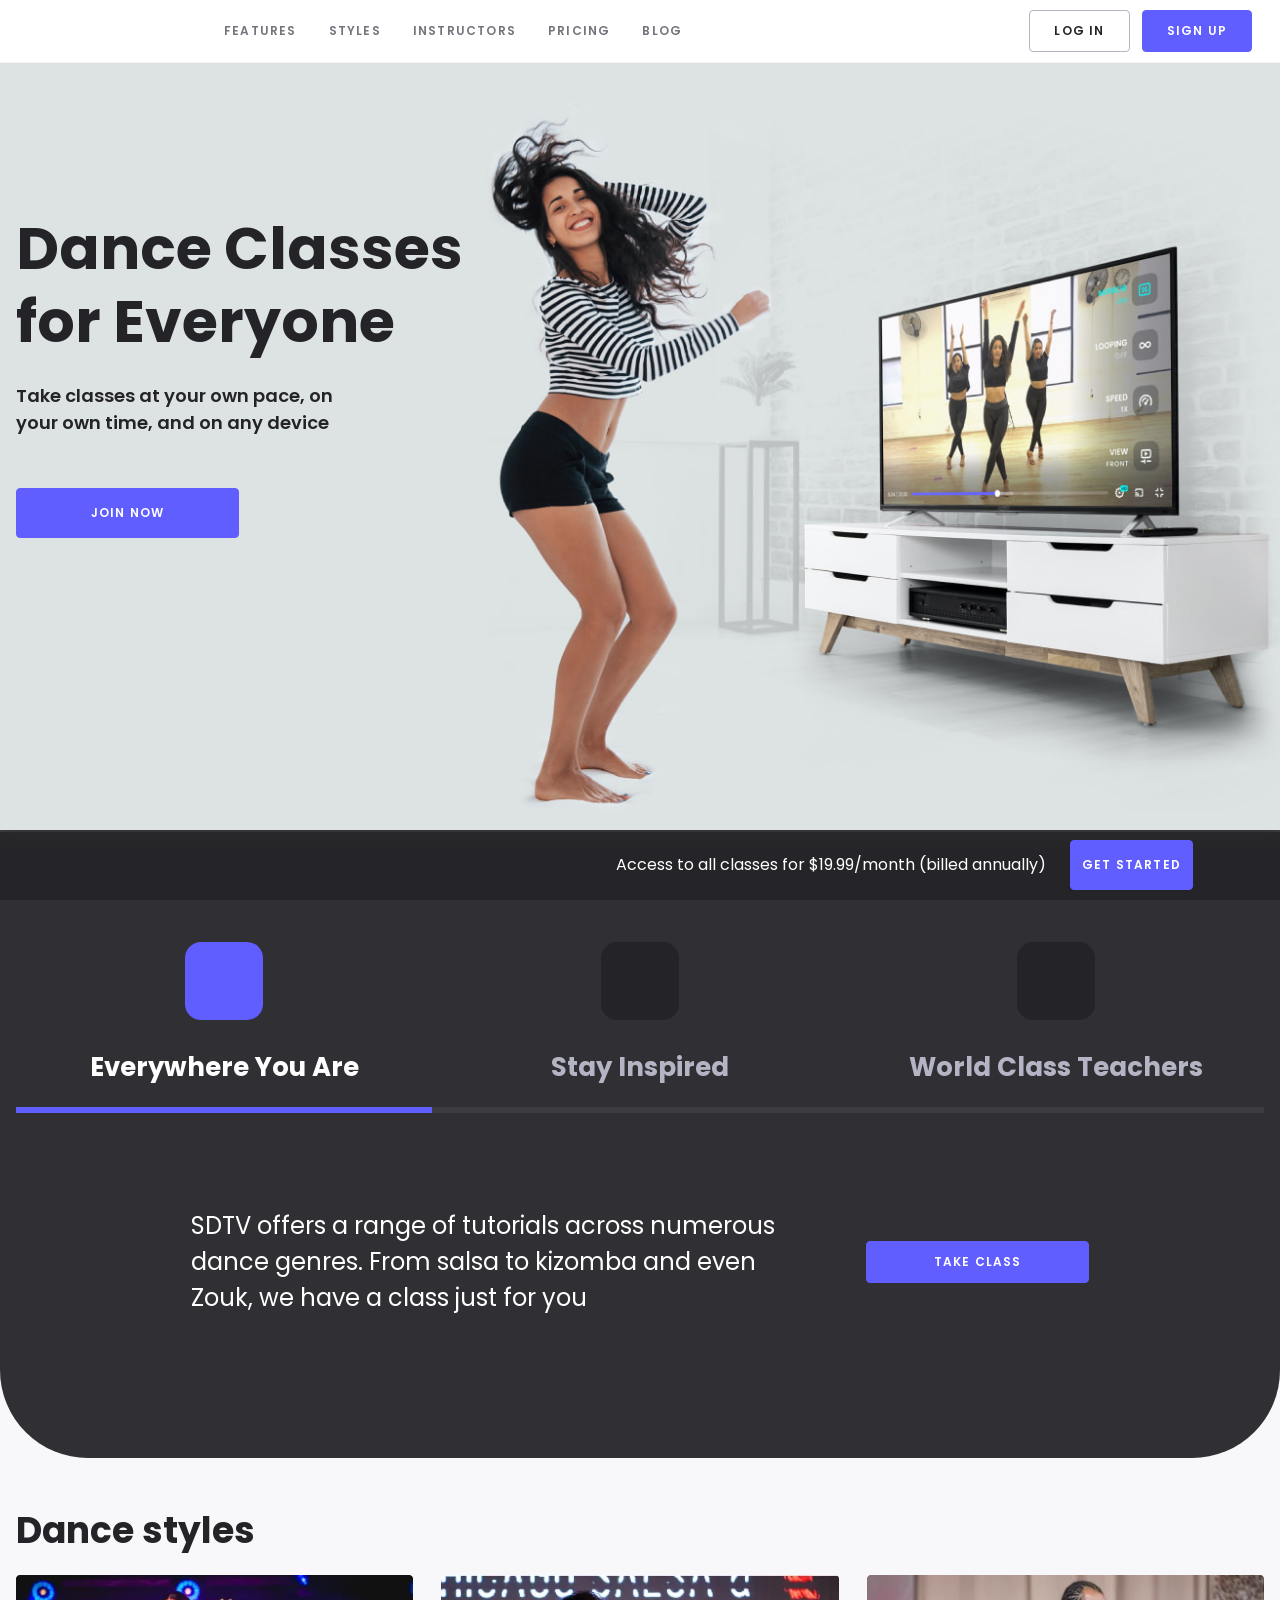
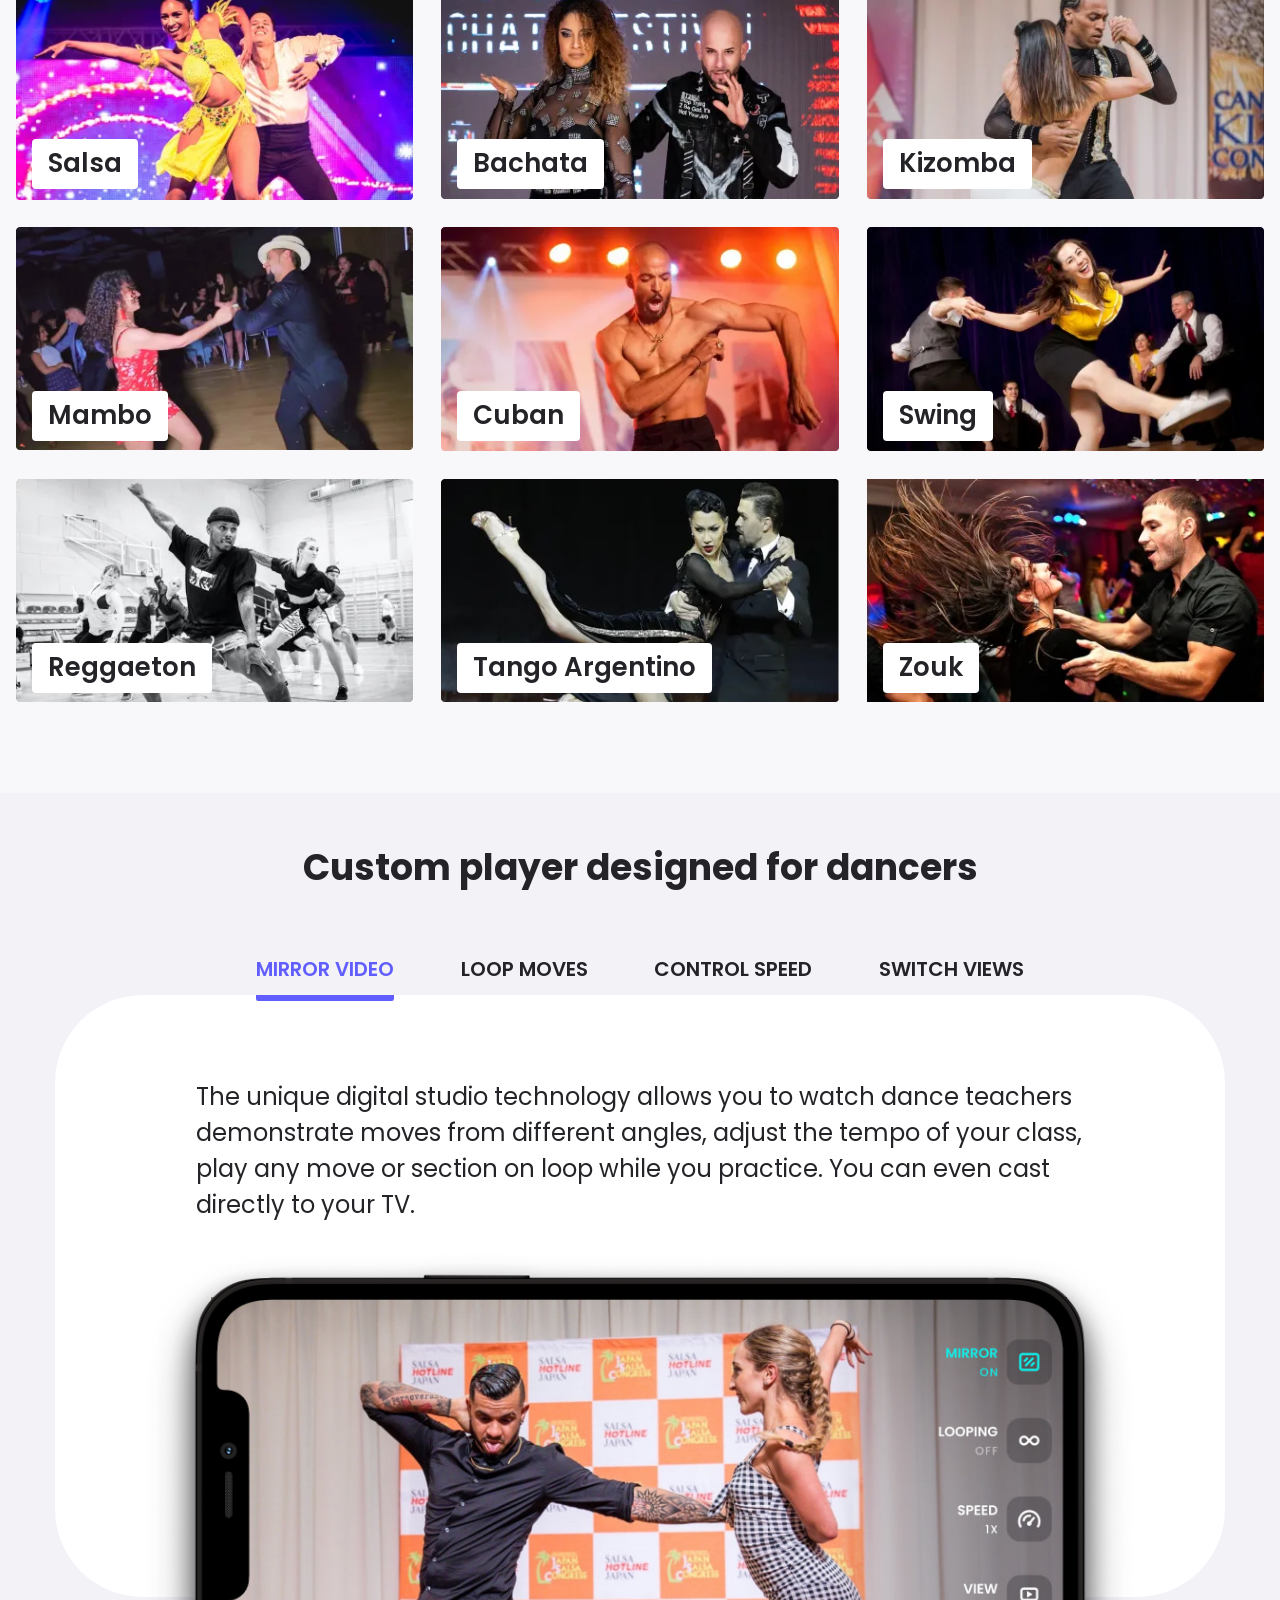
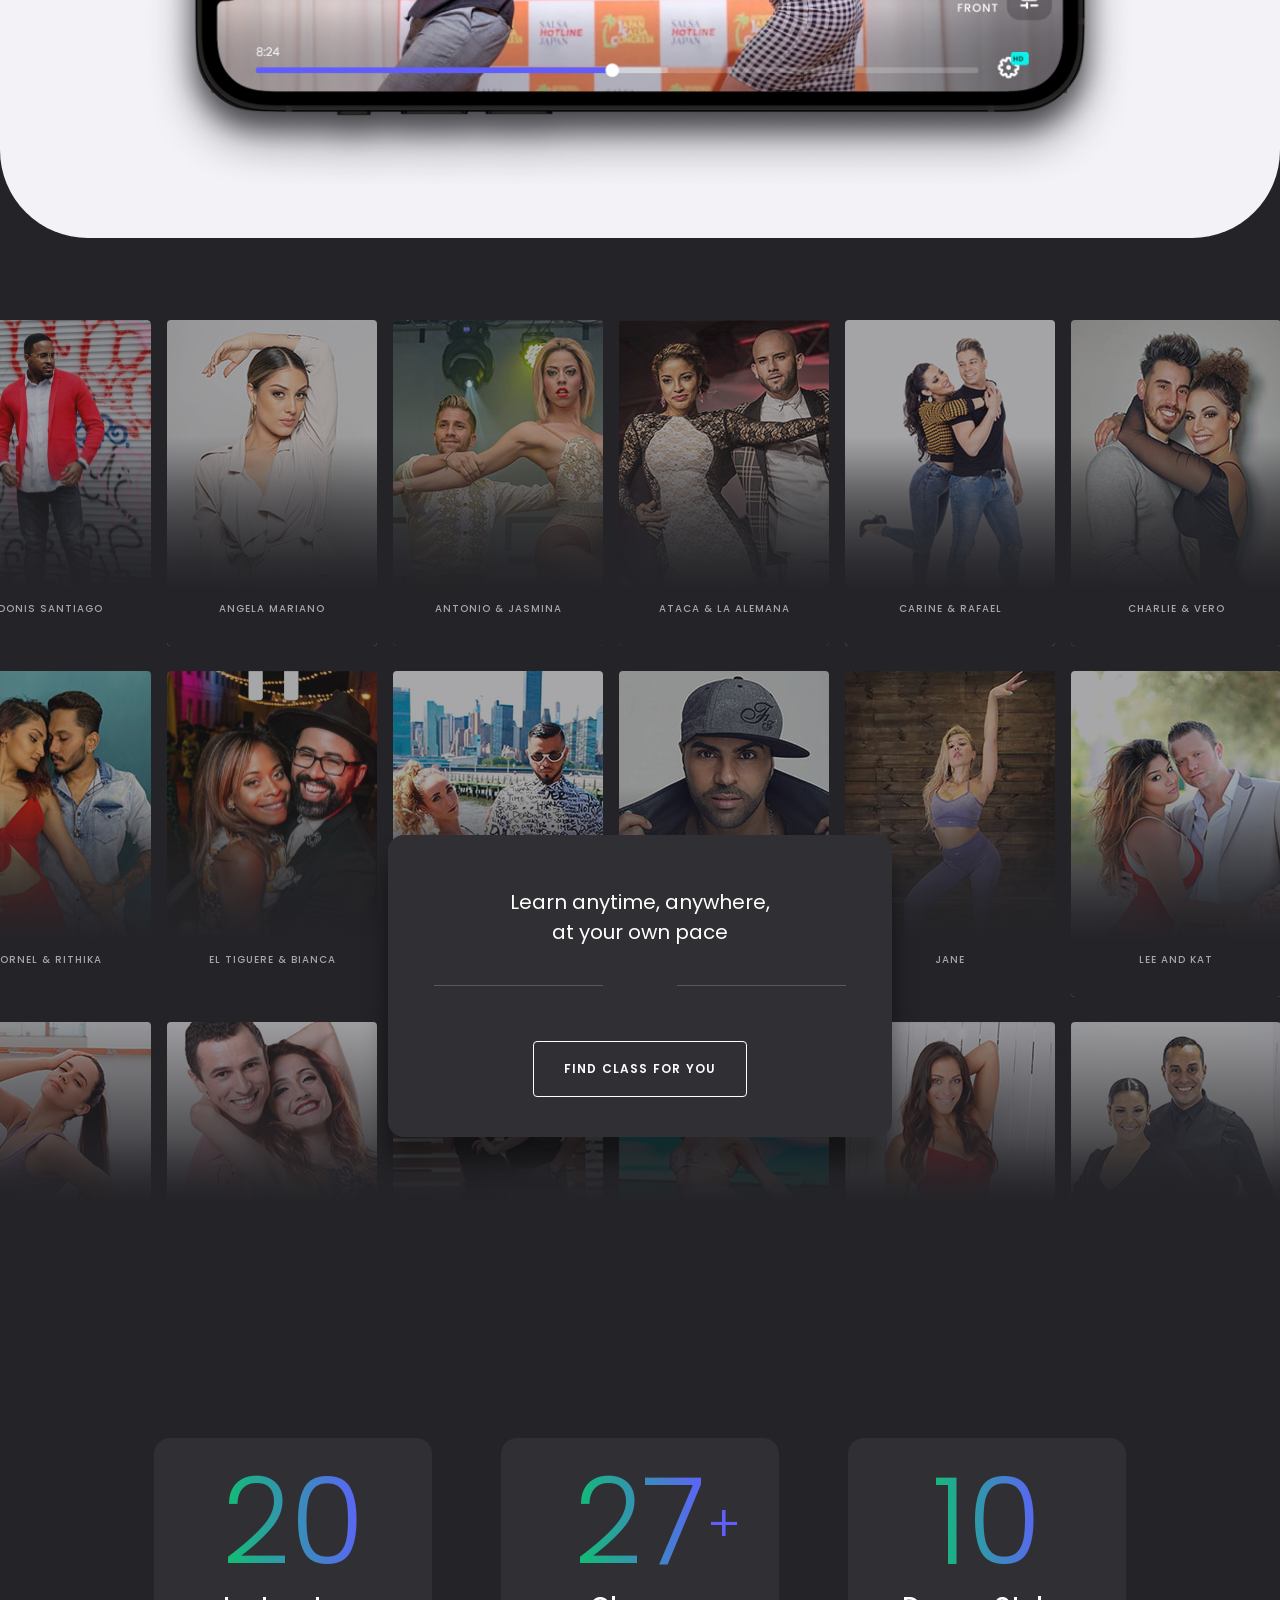
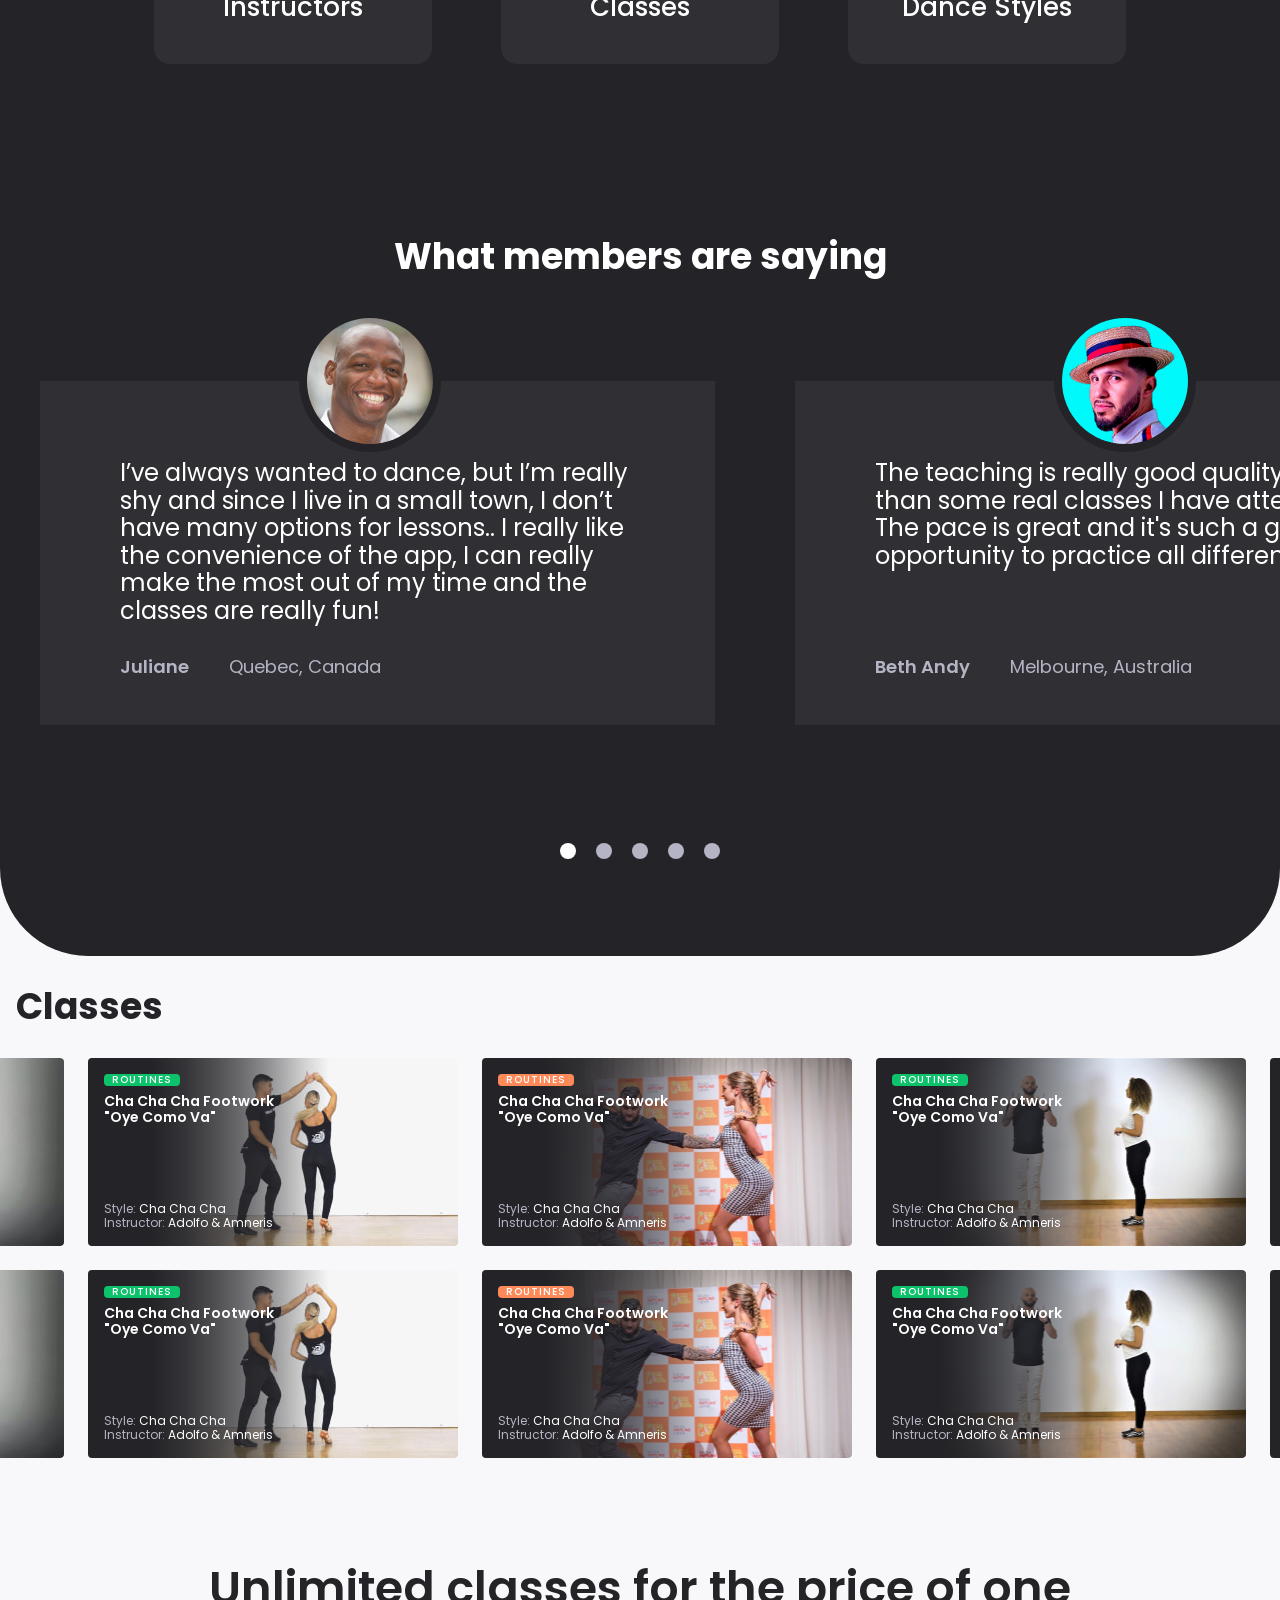
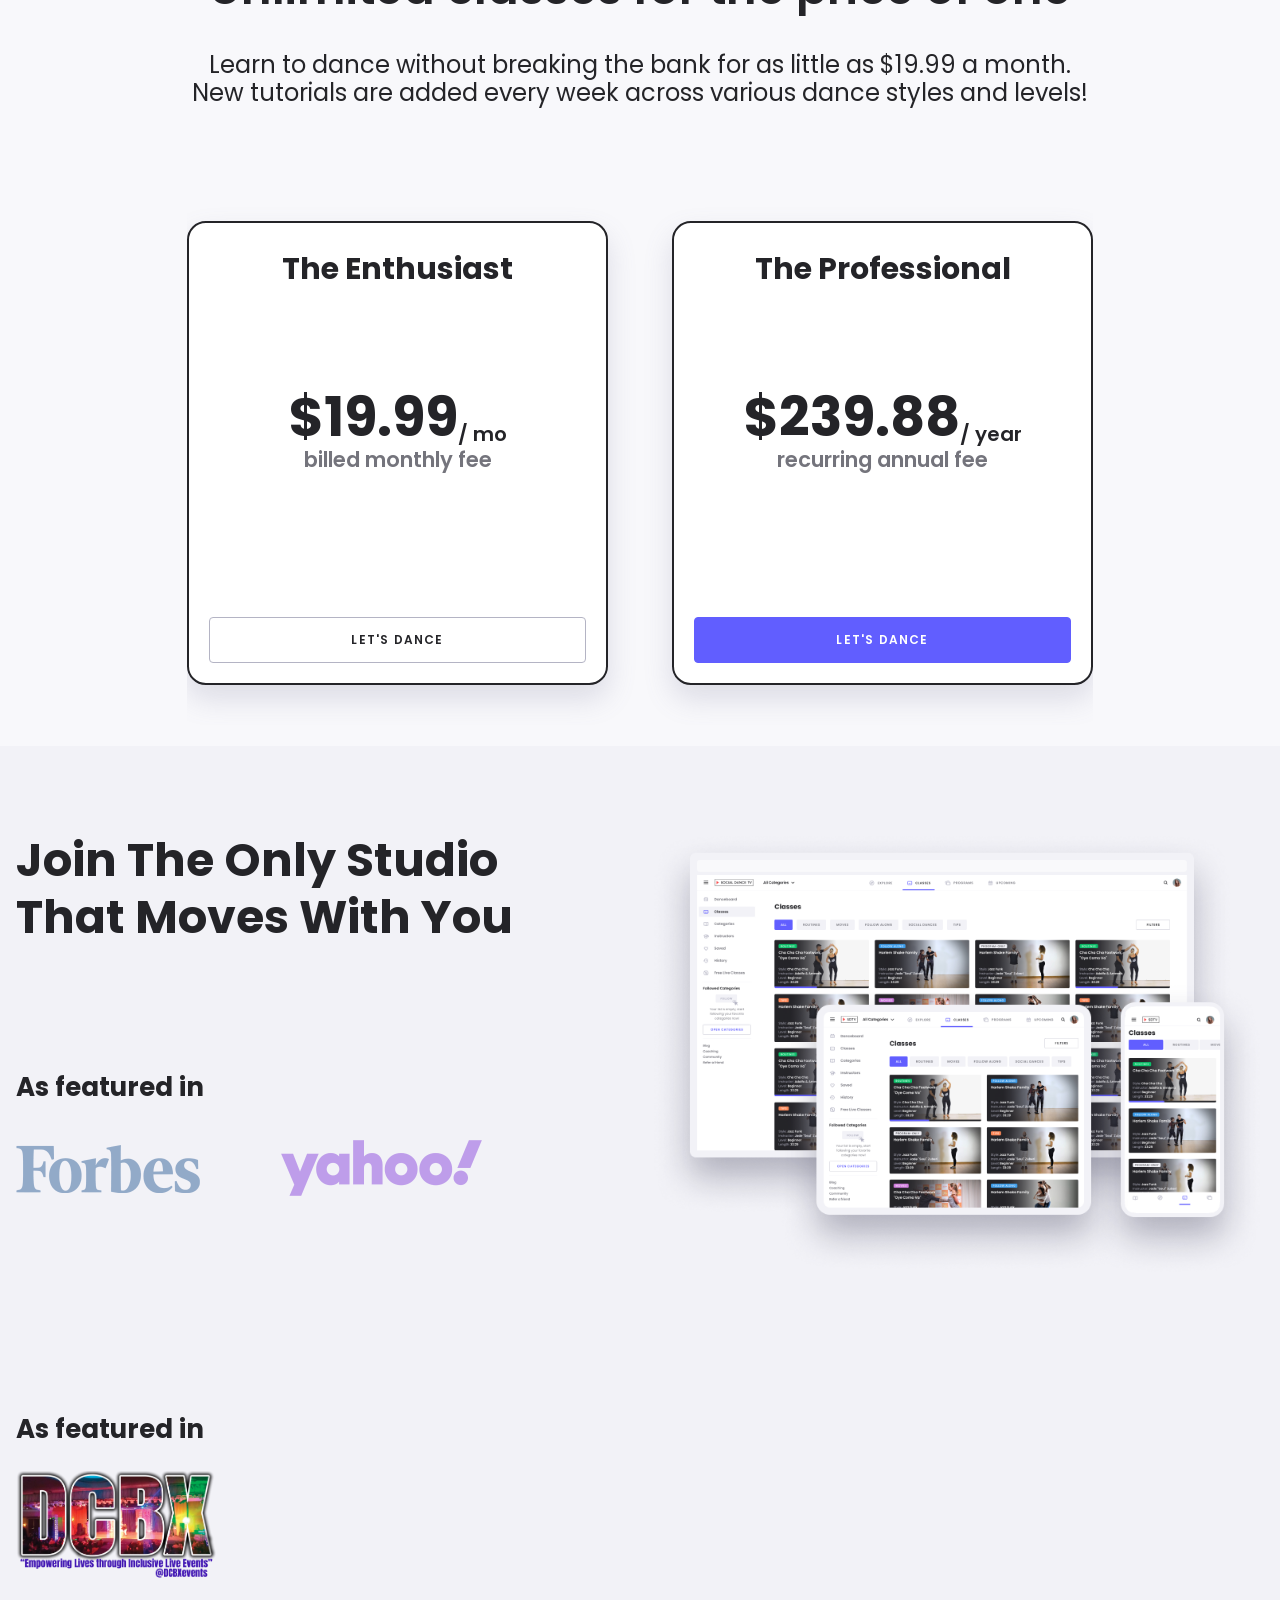
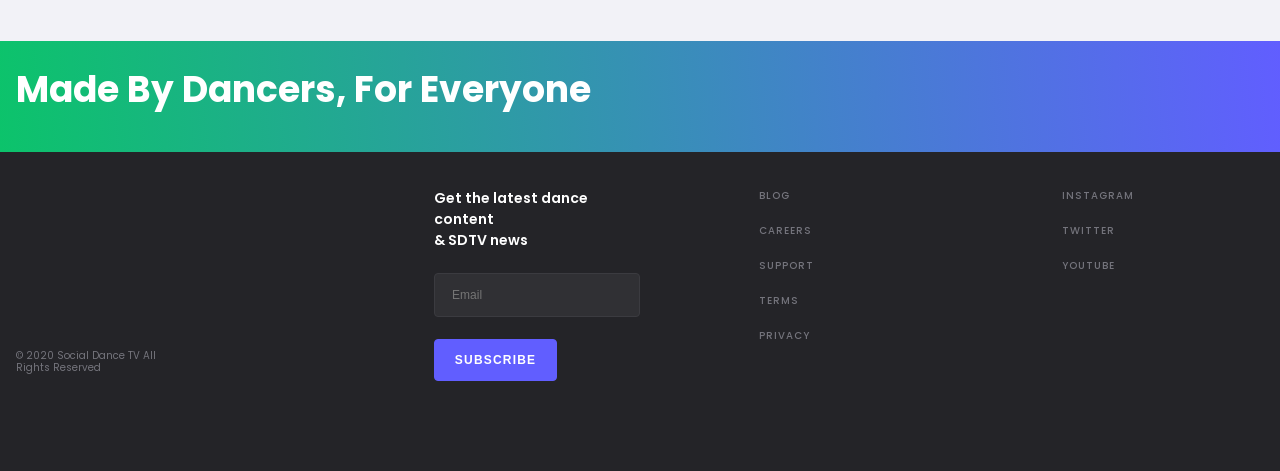
==== commit fa90b35e: "Updates" ====
--- a/index.html
+++ b/index.html
@@ -1 +1 @@
-<!DOCTYPE html><html class="page" lang="en"><head><meta charset="UTF-8"><meta http-equiv="X-UA-Compatible" content="IE=edge"><meta name="viewport" content="width=device-width, initial-scale=1.0"><title>Social Dance TV</title><link rel="preconnect" href="https://fonts.gstatic.com"><link rel="stylesheet" href="https://fonts.googleapis.com/css2?family=Poppins:wght@300;600;700&amp;display=swap"><link rel="stylesheet" href="css/style.css"><link href="https://unpkg.com/aos@2.3.1/dist/aos.css" rel="stylesheet"><link rel="icon" href="/favicon.ico"><link rel="icon" href="/icon.svg" type="image/svg+xml"><link rel="apple-touch-icon" href="/apple-touch-icon.png"></head><body><header class="page-header"><div class="page-header__wrapper container"><a class="page-header__logo" href="/"><svg width="152" height="25" fill="currentColor" aria-labelledby="logo-title"><title id="logo-title">Social Dance TV Logo</title><use xlink:href="icons.svg#logo-horizontal"></use></svg></a><button class="page-header__toggler" type="button" aria-expanded="false" aria-controls="main-nav"><svg class="page-header__toggler-icon" role="img" focusable="false" aria-hidden="true" width="18" height="12"><use class="page-header__toggler-icon-menu" xlink:href="icons.svg#burger-menu"></use><use class="page-header__toggler-icon-close" xlink:href="icons.svg#close" width="10" height="10" x="4" y="1"></use></svg></button><nav class="main-nav main-nav--hide page-header__nav" id="main-nav"><ul class="main-nav__list"><li class="main-nav__item"><a class="main-nav__link" href="#features">Features</a></li><li class="main-nav__item"><a class="main-nav__link" href="#styles">Styles</a></li><li class="main-nav__item"><a class="main-nav__link" href="#instructors">Instructors</a></li><li class="main-nav__item"><a class="main-nav__link" href="#pricing">Pricing</a></li><li class="main-nav__item"><a class="main-nav__link" href="/blog">Blog</a></li></ul><ul class="main-nav__list main-nav__list--cta"><li><a class="button button--white main-nav__btn" href="https://app.socialdancetv.com/login ">Log in</a></li><li><a class="button main-nav__btn" href="https://app.socialdancetv.com/signup/1">Sign up</a></li></ul></nav></div></header><main class="page-main" id="wrap"><section class="intro" id="intro"><div class="intro__wrapper container"><h1 class="intro__title">Dance Classes for Everyone</h1><p class="intro__subtitle">Take classes at your own pace, on your own time, and on any device</p><a class="button intro__cta" href="https://app.socialdancetv.com/signup/1">Join Now</a></div></section><article class="banner" id="banner"><div class="banner__wrapper container"><p class="banner__text">Access to all classes for $19.99/month (billed annually)</p><a class="button banner__link" href="https://app.socialdancetv.com/signup/1">Get started</a></div></article><article class="features" data-aos="fade" data-aos-duration="2000" id="features"><h2 class="visually-hidden">Features</h2><div class="features__wrapper container slider"><ul class="features__tablist slider__tablist" role="tablist"><li class="features__presentation" role="presentation"><a class="features__tab slider__tab" href="#everywhere" role="tab" title="Everywhere You Are"><svg class="features__icon features__icon--presentation" role="img" focusable="false" aria-hidden="true" width="78" height="78" fill="currentColor"><use xlink:href="icons.svg#local"></use></svg>Everywhere You Are</a></li><li class="features__presentation" role="presentation"><a class="features__tab slider__tab" href="#inspired" role="tab" title="Stay Inspired"><svg class="features__icon features__icon--presentation" role="img" focusable="false" aria-hidden="true" width="78" height="78" fill="currentColor"><use xlink:href="icons.svg#carousel-video"></use></svg>Stay Inspired</a></li><li class="features__presentation" role="presentation"><a class="features__tab slider__tab" href="#teachers" role="tab" title="World Class Teachers"><svg class="features__icon features__icon--presentation" role="img" focusable="false" aria-hidden="true" width="78" height="78" fill="currentColor"><use xlink:href="icons.svg#earth"></use></svg>World Class Teachers</a></li></ul><div class="features__sections slider__wrapper"><section class="features__section slider__slide" id="everywhere"><h3 class="features__title"><svg class="features__icon features__icon--section" role="img" focusable="false" aria-hidden="true" width="78" height="78" fill="currentColor"><use xlink:href="icons.svg#local" width="48" height="48"></use></svg>Everywhere You Are</h3><p class="features__text">SDTV offers a range of tutorials across numerous dance genres. From salsa to kizomba and even Zouk, we have a class just for you</p><a class="button features__cta" href="#">Take class</a></section><section class="features__section slider__slide" id="inspired"><h3 class="features__title"><svg class="features__icon features__icon--section" role="img" focusable="false" aria-hidden="true" width="78" height="78" fill="currentColor"><use xlink:href="icons.svg#carousel-video" width="48" height="48"></use></svg>Stay Inspired</h3><p class="features__text">SDTV offers a range of tutorials across numerous dance genres. From ballet to hip-hop and even Bollywood, we have a class just for you</p><a class="button features__cta" href="#">Take class</a></section><section class="features__section slider__slide" id="teachers"><h3 class="features__title"><svg class="features__icon features__icon--section" role="img" focusable="false" aria-hidden="true" width="78" height="78" fill="currentColor"><use xlink:href="icons.svg#earth" width="48" height="48"></use></svg>World Class Teachers</h3><p class="features__text">SDTV offers a range of tutorials across numerous dance genres. From ballet to hip-hop and even Bollywood, we have a class just for you</p><a class="button features__cta" href="#">Take class</a></section></div></div></article><section class="dance-styles container slider" data-aos="fade" data-aos-duration="2000" id="styles"><h2 class="dance-styles__title">Dance styles</h2><p class="dance-styles__subtitle">Learn moves, skills, and full routines in a range of popular styles.</p><ul class="dance-styles__styles slider__wrapper"><li class="dance-styles__style slider__slide"><a class="figure figure--video" href="#salsa"><picture class="figure__poster"><source srcset="./img/main/styles/salsa-mob.webp 227w, ./img/main/styles/salsa.webp 418w" sizes="(max-width: 720px) 227px, 418px" type="image/webp"><img class="figure__image" src="./img/main/styles/salsa.jpg" alt="Salsa photo" srcset="./img/main/styles/salsa-mob.jpg 227w, ./img/main/styles/salsa.jpg 418w" sizes="(max-width: 720px) 227px, 418px"></picture><video class="figure__video" muted><source src="./video/salsa.mp4" type="video/mp4"></video><h3 class="figure__caption">Salsa</h3></a></li><li class="dance-styles__style slider__slide"><a class="figure figure--video" href="#bachata"><picture class="figure__poster"><source srcset="./img/main/styles/bachata-mob.webp 227w, ./img/main/styles/bachata.webp 418w" sizes="(max-width: 720px) 227px, 418px" type="image/webp"><img class="figure__image" src="./img/main/styles/bachata.jpg" alt="Bachata photo" srcset="./img/main/styles/bachata-mob.jpg 227w, ./img/main/styles/bachata.jpg 418w" sizes="(max-width: 720px) 227px, 418px"></picture><video class="figure__video" muted><source src="./video/bachata.mp4" type="video/mp4"></video><h3 class="figure__caption">Bachata</h3></a></li><li class="dance-styles__style slider__slide"><a class="figure figure--video" href="#kizomba"><picture class="figure__poster"><source srcset="./img/main/styles/kizomba-mob.webp 227w, ./img/main/styles/kizomba.webp 418w" sizes="(max-width: 720px) 227px, 418px" type="image/webp"><img class="figure__image" src="./img/main/styles/kizomba.jpg" alt="Kizomba photo" srcset="./img/main/styles/kizomba-mob.jpg 227w, ./img/main/styles/kizomba.jpg 418w" sizes="(max-width: 720px) 227px, 418px"></picture><video class="figure__video" muted><source src="./video/kizomba.mp4" type="video/mp4"></video><h3 class="figure__caption">Kizomba</h3></a></li><li class="dance-styles__style slider__slide"><a class="figure figure--video" href="#mambo"><picture class="figure__poster"><source srcset="./img/main/styles/mambo-mob.webp 227w, ./img/main/styles/mambo.webp 418w" sizes="(max-width: 720px) 227px, 418px" type="image/webp"><img class="figure__image" src="./img/main/styles/mambo.jpg" alt="Mambo photo" srcset="./img/main/styles/mambo-mob.jpg 227w, ./img/main/styles/mambo.jpg 418w" sizes="(max-width: 720px) 227px, 418px"></picture><video class="figure__video" muted><source src="./video/mambo.mp4" type="video/mp4"></video><h3 class="figure__caption">Mambo</h3></a></li><li class="dance-styles__style slider__slide"><a class="figure figure--video" href="#cuban"><picture class="figure__poster"><source srcset="./img/main/styles/cuban-mob.webp 227w, ./img/main/styles/cuban.webp 418w" sizes="(max-width: 720px) 227px, 418px" type="image/webp"><img class="figure__image" src="./img/main/styles/cuban.jpg" alt="Cuban photo" srcset="./img/main/styles/cuban-mob.jpg 227w, ./img/main/styles/cuban.jpg 418w" sizes="(max-width: 720px) 227px, 418px"></picture><video class="figure__video" muted><source src="./video/cuban.mp4" type="video/mp4"></video><h3 class="figure__caption">Cuban</h3></a></li><li class="dance-styles__style slider__slide"><a class="figure figure--video" href="#swing"><picture class="figure__poster"><source srcset="./img/main/styles/swing-mob.webp 227w, ./img/main/styles/swing.webp 418w" sizes="(max-width: 720px) 227px, 418px" type="image/webp"><img class="figure__image" src="./img/main/styles/swing.jpg" alt="Swing photo" srcset="./img/main/styles/swing-mob.jpg 227w, ./img/main/styles/swing.jpg 418w" sizes="(max-width: 720px) 227px, 418px"></picture><video class="figure__video" muted><source src="./video/swing.mp4" type="video/mp4"></video><h3 class="figure__caption">Swing</h3></a></li><li class="dance-styles__style slider__slide"><a class="figure figure--video" href="#reggaeton"><picture class="figure__poster"><source srcset="./img/main/styles/reggaeton-mob.webp 227w, ./img/main/styles/reggaeton.webp 418w" sizes="(max-width: 720px) 227px, 418px" type="image/webp"><img class="figure__image" src="./img/main/styles/reggaeton.jpg" alt="Reggaeton photo" srcset="./img/main/styles/reggaeton-mob.jpg 227w, ./img/main/styles/reggaeton.jpg 418w" sizes="(max-width: 720px) 227px, 418px"></picture><video class="figure__video" muted><source src="./video/reggaeton.mp4" type="video/mp4"></video><h3 class="figure__caption">Reggaeton</h3></a></li><li class="dance-styles__style slider__slide"><a class="figure figure--video" href="#tango_argentino"><picture class="figure__poster"><source srcset="./img/main/styles/tango_argentino-mob.webp 227w, ./img/main/styles/tango_argentino.webp 418w" sizes="(max-width: 720px) 227px, 418px" type="image/webp"><img class="figure__image" src="./img/main/styles/tango_argentino.jpg" alt="Tango Argentino photo" srcset="./img/main/styles/tango_argentino-mob.jpg 227w, ./img/main/styles/tango_argentino.jpg 418w" sizes="(max-width: 720px) 227px, 418px"></picture><video class="figure__video" muted><source src="./video/tango_argentino.mp4" type="video/mp4"></video><h3 class="figure__caption">Tango Argentino</h3></a></li><li class="dance-styles__style slider__slide"><a class="figure figure--video" href="#zouk"><picture class="figure__poster"><source srcset="./img/main/styles/zouk-mob.webp 227w, ./img/main/styles/zouk.webp 418w" sizes="(max-width: 720px) 227px, 418px" type="image/webp"><img class="figure__image" src="./img/main/styles/zouk.jpg" alt="Zouk photo" srcset="./img/main/styles/zouk-mob.jpg 227w, ./img/main/styles/zouk.jpg 418w" sizes="(max-width: 720px) 227px, 418px"></picture><video class="figure__video" muted><source src="./video/zouk.mp4" type="video/mp4"></video><h3 class="figure__caption">Zouk</h3></a></li></ul><aside class="dance-styles__buttons"><button class="slider__button" type="button" title="Previous slide" data-direction="prev"><svg class="slider__button-icon" role="img" focusable="false" aria-hidden="true" width="7" height="12" fill="currentColor"><use xlink:href="icons.svg#arrow-left"></use></svg></button><button class="slider__button" type="button" title="Next slide" data-direction="next"><svg class="slider__button-icon" role="img" focusable="false" aria-hidden="true" width="7" height="12" fill="currentColor"><use xlink:href="icons.svg#arrow-right"></use></svg></button></aside></section><!--include ./includes/home/cta-section1--><section class="custom-player" data-aos="fade" data-aos-duration="2000" id="custom-player"><div class="custom-player__wrapper container"><h2 class="custom-player__title">Custom player designed for dancers</h2><ul class="tablist custom-player__tablist" role="tablist"><li class="tablist__presentation" role="presentation"><a class="tablist__tab tablist__tab--active" role="tab" href="#mirror-video" aria-selected="true">Mirror video</a></li><li class="tablist__presentation" role="presentation"><a class="tablist__tab" role="tab" href="#loop-moves">Loop moves</a></li><li class="tablist__presentation" role="presentation"><a class="tablist__tab" role="tab" href="#control-speed">Control speed</a></li><li class="tablist__presentation" role="presentation"><a class="tablist__tab" role="tab" href="#switch-views">Switch views</a></li></ul><figure class="custom-player__figure" role="tabpanel" id="mirror-video"><div class="custom-player__border" data-aos="fade-down"><picture class="custom-player__pic"><source src="./img/main/mob-program.webp" type="image/wepb"><img src="./img/main/mob-program.jpg" alt="Mirror video" width="899" height="415"></picture></div><figcaption class="custom-player__caption"><h3 class="visually-hidden">Mirror video</h3><svg class="custom-player__icon" role="img" focusable="false" aria-hidden="true" fill="rgba(97,94,255,0.08)" width="202.5" height="180"><use xlink:href="icons.svg#mirror"></use></svg><p>The unique digital studio technology allows you to watch dance teachers demonstrate moves from different angles, adjust the tempo of&nbsp;your class, play any move or section on loop while you practice. You&nbsp;can even cast directly to your TV.</p></figcaption></figure><figure class="custom-player__figure" role="tabpanel" hidden id="loop-moves"><div class="custom-player__border" data-aos="fade-down"><picture class="custom-player__pic"><source src="./img/main/mob-program.webp" type="image/wepb"><img src="./img/main/mob-program.jpg" alt="Loop moves" width="899" height="415"></picture></div><figcaption class="custom-player__caption"><h3 class="visually-hidden">Loop moves</h3><svg class="custom-player__icon" role="img" focusable="false" aria-hidden="true" fill="rgba(97,94,255,0.08)" width="202.5" height="180"><use xlink:href="icons.svg#infinity"></use></svg><p>The unique digital studio technology allows you to watch dance teachers demonstrate moves from different angles, adjust the tempo of&nbsp;your class, play any move or section on loop while you practice. You&nbsp;can even cast directly to your TV.</p></figcaption></figure><figure class="custom-player__figure" role="tabpanel" hidden id="control-speed"><div class="custom-player__border" data-aos="fade-down"><picture class="custom-player__pic"><source src="./img/main/mob-program.webp" type="image/wepb"><img src="./img/main/mob-program.jpg" alt="Control speed" width="899" height="415"></picture></div><figcaption class="custom-player__caption"><h3 class="visually-hidden">Control speed</h3><svg class="custom-player__icon" role="img" focusable="false" aria-hidden="true" fill="rgba(97,94,255,0.08)" width="202.5" height="180"><use xlink:href="icons.svg#speed"></use></svg><p>The unique digital studio technology allows you to watch dance teachers demonstrate moves from different angles, adjust the tempo of&nbsp;your class, play any move or section on loop while you practice. You&nbsp;can even cast directly to your TV.</p></figcaption></figure><figure class="custom-player__figure" role="tabpanel" hidden id="switch-views"><div class="custom-player__border" data-aos="fade-down"><picture class="custom-player__pic"><source src="./img/main/mob-program.webp" type="image/wepb"><img src="./img/main/mob-program.jpg" alt="Switch views" width="899" height="415"></picture></div><figcaption class="custom-player__caption"><h3 class="visually-hidden">Switch views</h3><svg class="custom-player__icon" role="img" focusable="false" aria-hidden="true" fill="rgba(97,94,255,0.08)" width="202.5" height="180"><use xlink:href="icons.svg#view"></use></svg><p>The unique digital studio technology allows you to watch dance teachers demonstrate moves from different angles, adjust the tempo of&nbsp;your class, play any move or section on loop while you practice. You&nbsp;can even cast directly to your TV.</p></figcaption></figure></div></section><section class="instructors" data-aos="fade" data-aos-duration="2000" id="instructors"><h2 class="instructors__title">New classes added every month.</h2><ul class="instructors__list"><li class="instructors__instructor"><picture class="instructors__photo"><source srcset="./img/main/teachers/1.webp" type="image/webp"><img src="./img/main/teachers/1.jpg" alt="Alex &amp;amp; Desiree" width="210" height="326"></picture><p class="instructors__name">Adolfo &amp; Amneris</p></li><li class="instructors__instructor"><picture class="instructors__photo"><source srcset="./img/main/teachers/2.webp" type="image/webp"><img src="./img/main/teachers/2.jpg" alt="Alex &amp;amp; Desiree" width="210" height="326"></picture><p class="instructors__name">Adolfo indacochea</p></li><li class="instructors__instructor"><picture class="instructors__photo"><source srcset="./img/main/teachers/3.webp" type="image/webp"><img src="./img/main/teachers/3.jpg" alt="Alex &amp;amp; Desiree" width="210" height="326"></picture><p class="instructors__name">Alain Rueda &amp; Katerina Mik</p></li><li class="instructors__instructor"><picture class="instructors__photo"><source srcset="./img/main/teachers/4.webp" type="image/webp"><img src="./img/main/teachers/4.jpg" alt="Alex &amp;amp; Desiree" width="210" height="326"></picture><p class="instructors__name">Carlos&amp;Chloe</p></li><li class="instructors__instructor"><picture class="instructors__photo"><source srcset="./img/main/teachers/5.webp" type="image/webp"><img src="./img/main/teachers/5.jpg" alt="Alex &amp;amp; Desiree" width="210" height="326"></picture><p class="instructors__name">Alex &amp; Desiree</p></li><li class="instructors__instructor"><picture class="instructors__photo"><source srcset="./img/main/teachers/6.webp" type="image/webp"><img src="./img/main/teachers/6.jpg" alt="Alex &amp;amp; Desiree" width="210" height="326"></picture><p class="instructors__name">Bersy Cortez</p></li><li class="instructors__instructor"><picture class="instructors__photo"><source srcset="./img/main/teachers/7.webp" type="image/webp"><img src="./img/main/teachers/7.jpg" alt="Alex &amp;amp; Desiree" width="210" height="326"></picture><p class="instructors__name">Maykel Fonts</p></li><li class="instructors__instructor"><picture class="instructors__photo"><source srcset="./img/main/teachers/8.webp" type="image/webp"><img src="./img/main/teachers/8.jpg" alt="Alex &amp;amp; Desiree" width="210" height="326"></picture><p class="instructors__name">Gaby &amp; Estefy</p></li><li class="instructors__instructor"><picture class="instructors__photo"><source srcset="./img/main/teachers/9.webp" type="image/webp"><img src="./img/main/teachers/9.jpg" alt="Alex &amp;amp; Desiree" width="210" height="326"></picture><p class="instructors__name">Gigi Bianco</p></li><li class="instructors__instructor"><picture class="instructors__photo"><source srcset="./img/main/teachers/10.webp" type="image/webp"><img src="./img/main/teachers/10.jpg" alt="Alex &amp;amp; Desiree" width="210" height="326"></picture><p class="instructors__name">Ernesto Bulnes &amp; Denisse Cambria</p></li><li class="instructors__instructor"><picture class="instructors__photo"><source srcset="./img/main/teachers/11.webp" type="image/webp"><img src="./img/main/teachers/11.jpg" alt="Alex &amp;amp; Desiree" width="210" height="326"></picture><p class="instructors__name">Karen &amp; Ricardo</p></li><li class="instructors__instructor"><picture class="instructors__photo"><source srcset="./img/main/teachers/12.webp" type="image/webp"><img src="./img/main/teachers/12.jpg" alt="Alex &amp;amp; Desiree" width="210" height="326"></picture><p class="instructors__name">Adonis Santiago</p></li><li class="instructors__instructor"><picture class="instructors__photo"><source srcset="./img/main/teachers/13.webp" type="image/webp"><img src="./img/main/teachers/13.jpg" alt="Alex &amp;amp; Desiree" width="210" height="326"></picture><p class="instructors__name">Gaby &amp; Estefy</p></li><li class="instructors__instructor"><picture class="instructors__photo"><source srcset="./img/main/teachers/14.webp" type="image/webp"><img src="./img/main/teachers/14.jpg" alt="Alex &amp;amp; Desiree" width="210" height="326"></picture><p class="instructors__name">Jessica Quiles Hernandez</p></li><li class="instructors__instructor"><picture class="instructors__photo"><source srcset="./img/main/teachers/15.webp" type="image/webp"><img src="./img/main/teachers/15.jpg" alt="Alex &amp;amp; Desiree" width="210" height="326"></picture><p class="instructors__name">Adolfo &amp; Amneris</p></li><li class="instructors__instructor"><picture class="instructors__photo"><source srcset="./img/main/teachers/16.webp" type="image/webp"><img src="./img/main/teachers/16.jpg" alt="Alex &amp;amp; Desiree" width="210" height="326"></picture><p class="instructors__name">Adolfo indacochea</p></li><li class="instructors__instructor"><picture class="instructors__photo"><source srcset="./img/main/teachers/17.webp" type="image/webp"><img src="./img/main/teachers/17.jpg" alt="Alex &amp;amp; Desiree" width="210" height="326"></picture><p class="instructors__name">Alain Rueda &amp; Katerina Mik</p></li><li class="instructors__instructor"><picture class="instructors__photo"><source srcset="./img/main/teachers/18.webp" type="image/webp"><img src="./img/main/teachers/18.jpg" alt="Alex &amp;amp; Desiree" width="210" height="326"></picture><p class="instructors__name">Carlos&amp;Chloe</p></li><li class="instructors__instructor"><picture class="instructors__photo"><source srcset="./img/main/teachers/19.webp" type="image/webp"><img src="./img/main/teachers/19.jpg" alt="Alex &amp;amp; Desiree" width="210" height="326"></picture><p class="instructors__name">Alex &amp; Desiree</p></li><li class="instructors__instructor"><picture class="instructors__photo"><source srcset="./img/main/teachers/20.webp" type="image/webp"><img src="./img/main/teachers/20.jpg" alt="Alex &amp;amp; Desiree" width="210" height="326"></picture><p class="instructors__name">Bersy Cortez</p></li><li class="instructors__instructor"><picture class="instructors__photo"><source srcset="./img/main/teachers/21.webp" type="image/webp"><img src="./img/main/teachers/21.jpg" alt="Alex &amp;amp; Desiree" width="210" height="326"></picture><p class="instructors__name">Adolfo &amp; Amneris</p></li></ul><div class="instructors__cta-block"><p class="instructors__cta-text">Learn anytime, anywhere, <br> at your own pace</p><span class="instructors__cta-icon"><svg role="img" focusable="false" aria-hidden="true" width="32" height="32" fill="#B4B4C4"><use xlink:href="icons.svg#book"></use></svg></span><a class="instructors__cta-btn button button--border" href="#find-classes">Find class for you</a></div><table class="advantages" data-aos="fade" data-aos-duration="2000" id="advantages"><caption class="visually-hidden">Advantages</caption><tbody class="advantages__body"><tr class="advantages__row"><th class="advantages__title">Instructors</th><td class="advantages__value"><span data-animation="increase-number">20</span></td></tr><tr class="advantages__row"><th class="advantages__title">Classes</th><td class="advantages__value"><span data-animation="increase-number">90</span><span class="advantages__sub">+</span></td></tr><tr class="advantages__row"><th class="advantages__title">Dance Styles</th><td class="advantages__value"><span data-animation="increase-number">10</span></td></tr></tbody></table></section><section class="reviews" data-aos="fade" data-aos-duration="2000" id="reviews"><h2 class="reviews__title container">What members are saying</h2><div class="reviews__wrapper slider"><ul class="reviews__tablist slider__tablist" role="tablist"><li class="reviews__presentation" role="presentation"><a class="reviews__tab slider__tab" href="#review1" role="tab" title="Go to 1 review"></a></li><li class="reviews__presentation" role="presentation"><a class="reviews__tab slider__tab" href="#review2" role="tab" title="Go to 2 review"></a></li><li class="reviews__presentation" role="presentation"><a class="reviews__tab slider__tab" href="#review3" role="tab" title="Go to 3 review"></a></li><li class="reviews__presentation" role="presentation"><a class="reviews__tab slider__tab" href="#review4" role="tab" title="Go to 4 review"></a></li><li class="reviews__presentation" role="presentation"><a class="reviews__tab slider__tab" href="#review5" role="tab" title="Go to 5 review"></a></li></ul><div class="reviews__list slider__wrapper"><article class="review slider__slide" id="review1"><div class="review__wrapper"><svg class="review__icon" role="img" focusable="false" aria-hidden="true" width="59" height="41" fill="#615EFF"><use xlink:href="icons.svg#quote"></use></svg><img class="review__photo" src="./img/main/comments/1.jpg" width="142" height="142" alt="Jane Smith"><blockquote class="review__quote">I’ve always wanted to dance, but I’m really shy and since I live in a small town, I don’t have many options for lessons.. I really like the convenience of the app, I can really make the most out of my time and the classes are really fun!</blockquote><p class="review__footer"><span class="review__author">Juliane</span><span>Quebec, Canada</span></p></div></article><article class="review slider__slide" id="review2"><div class="review__wrapper"><svg class="review__icon" role="img" focusable="false" aria-hidden="true" width="59" height="41" fill="#615EFF"><use xlink:href="icons.svg#quote"></use></svg><img class="review__photo" src="./img/main/comments/2.jpg" width="142" height="142" alt="Jane Smith"><blockquote class="review__quote">The teaching is really good quality, better than some real classes I have attended. The pace is great and it's such a great opportunity to practice all different styles!</blockquote><p class="review__footer"><span class="review__author">Beth Andy</span><span>Melbourne, Australia</span></p></div></article><article class="review slider__slide" id="review3"><div class="review__wrapper"><svg class="review__icon" role="img" focusable="false" aria-hidden="true" width="59" height="41" fill="#615EFF"><use xlink:href="icons.svg#quote"></use></svg><img class="review__photo" src="./img/main/comments/3.jpg" width="142" height="142" alt="Jane Smith"><blockquote class="review__quote">I am thrilled with quality of teaching and explaining. Besides, technical features make the course rrrrrrrreally helpful: mirror, looping, speed adjusting, back view. Before I was just learning with videos in youtube. The difference is huge.</blockquote><p class="review__footer"><span class="review__author">Michael</span><span>Uppsala, Sweden</span></p></div></article><article class="review slider__slide" id="review4"><div class="review__wrapper"><svg class="review__icon" role="img" focusable="false" aria-hidden="true" width="59" height="41" fill="#615EFF"><use xlink:href="icons.svg#quote"></use></svg><img class="review__photo" src="./img/main/comments/4.jpg" width="142" height="142" alt="Jane Smith"><blockquote class="review__quote">I really like the variety. There is a huge amount of classes on all levels, beginner to advanced, and it will take a long time until you have no more classes to take.</blockquote><p class="review__footer"><span class="review__author">Irina</span><span>Russia</span></p></div></article><article class="review slider__slide" id="review5"><div class="review__wrapper"><svg class="review__icon" role="img" focusable="false" aria-hidden="true" width="59" height="41" fill="#615EFF"><use xlink:href="icons.svg#quote"></use></svg><img class="review__photo" src="./img/main/comments/5.jpg" width="142" height="142" alt="Jane Smith"><blockquote class="review__quote">I’ve always wanted to dance, but I’m really shy and since I live in a small town, I don’t have many options for lessons.. I really like the convenience of the app, I can really make the most out of my time and the classes are really fun!</blockquote><p class="review__footer"><span class="review__author">Jane Smith</span><span>USA</span></p></div></article></div></div></section><section class="classes" data-aos="fade" data-aos-duration="2000" id="classes"><div class="classes__wrapper container"><h2>Classes</h2></div><div class="classes-line-space"><div class="classes-row" id="classes-row-first"><a class="classes-item" href="https://app.socialdancetv.com/signup/1"><img class="classes-item__image" src="./img/main/classes/item2.jpg"><div class="classes-item__wrapper"><span class="classes-item__tag--blue classes-item__tag">Routines</span><div class="classes-item__title">Cha Cha Cha Footwork &quot;Oye Como Va&quot;</div><footer class="classes-item__footer"><div class="classes-item-style">Style:&nbsp;<span class="classes-item-style-white">Cha Cha Cha</span></div><div class="classes-item-instructor">Instructor:&nbsp;<span class="classes-item-instructor-white">Adolfo &amp; Amneris</span></div></footer></div></a><a class="classes-item" href="https://app.socialdancetv.com/signup/1"><img class="classes-item__image" src="./img/main/classes/item3.jpg"><div class="classes-item__wrapper"><span class="classes-item__tag--purple classes-item__tag">Routines</span><div class="classes-item__title">Cha Cha Cha Footwork &quot;Oye Como Va&quot;</div><footer class="classes-item__footer"><div class="classes-item-style">Style:&nbsp;<span class="classes-item-style-white">Cha Cha Cha</span></div><div class="classes-item-instructor">Instructor:&nbsp;<span class="classes-item-instructor-white">Adolfo &amp; Amneris</span></div></footer></div></a><a class="classes-item" href="https://app.socialdancetv.com/signup/1"><img class="classes-item__image" src="./img/main/classes/item4.jpg"><div class="classes-item__wrapper"><span class="classes-item__tag">Routines</span><div class="classes-item__title">Cha Cha Cha Footwork &quot;Oye Como Va&quot;</div><footer class="classes-item__footer"><div class="classes-item-style">Style:&nbsp;<span class="classes-item-style-white">Cha Cha Cha</span></div><div class="classes-item-instructor">Instructor:&nbsp;<span class="classes-item-instructor-white">Adolfo &amp; Amneris</span></div></footer></div></a><a class="classes-item" href="https://app.socialdancetv.com/signup/1"><img class="classes-item__image" src="./img/main/classes/item1.jpg"><div class="classes-item__wrapper"><span class="classes-item__tag--orange classes-item__tag">Routines</span><div class="classes-item__title">Cha Cha Cha Footwork &quot;Oye Como Va&quot;</div><footer class="classes-item__footer"><div class="classes-item-style">Style:&nbsp;<span class="classes-item-style-white">Cha Cha Cha</span></div><div class="classes-item-instructor">Instructor:&nbsp;<span class="classes-item-instructor-white">Adolfo &amp; Amneris</span></div></footer></div></a><a class="classes-item" href="https://app.socialdancetv.com/signup/1"><img class="classes-item__image" src="./img/main/classes/item2.jpg"><div class="classes-item__wrapper"><span class="classes-item__tag--blue classes-item__tag">Routines</span><div class="classes-item__title">Cha Cha Cha Footwork &quot;Oye Como Va&quot;</div><footer class="classes-item__footer"><div class="classes-item-style">Style:&nbsp;<span class="classes-item-style-white">Cha Cha Cha</span></div><div class="classes-item-instructor">Instructor:&nbsp;<span class="classes-item-instructor-white">Adolfo &amp; Amneris</span></div></footer></div></a><a class="classes-item" href="https://app.socialdancetv.com/signup/1"><img class="classes-item__image" src="./img/main/classes/item3.jpg"><div class="classes-item__wrapper"><span class="classes-item__tag--purple classes-item__tag">Routines</span><div class="classes-item__title">Cha Cha Cha Footwork &quot;Oye Como Va&quot;</div><footer class="classes-item__footer"><div class="classes-item-style">Style:&nbsp;<span class="classes-item-style-white">Cha Cha Cha</span></div><div class="classes-item-instructor">Instructor:&nbsp;<span class="classes-item-instructor-white">Adolfo &amp; Amneris</span></div></footer></div></a><a class="classes-item" href="https://app.socialdancetv.com/signup/1"><img class="classes-item__image" src="./img/main/classes/item4.jpg"><div class="classes-item__wrapper"><span class="classes-item__tag">Routines</span><div class="classes-item__title">Cha Cha Cha Footwork &quot;Oye Como Va&quot;</div><footer class="classes-item__footer"><div class="classes-item-style">Style:&nbsp;<span class="classes-item-style-white">Cha Cha Cha</span></div><div class="classes-item-instructor">Instructor:&nbsp;<span class="classes-item-instructor-white">Adolfo &amp; Amneris</span></div></footer></div></a><a class="classes-item" href="https://app.socialdancetv.com/signup/1"><img class="classes-item__image" src="./img/main/classes/item1.jpg"><div class="classes-item__wrapper"><span class="classes-item__tag--orange classes-item__tag">Routines</span><div class="classes-item__title">Cha Cha Cha Footwork &quot;Oye Como Va&quot;</div><footer class="classes-item__footer"><div class="classes-item-style">Style:&nbsp;<span class="classes-item-style-white">Cha Cha Cha</span></div><div class="classes-item-instructor">Instructor:&nbsp;<span class="classes-item-instructor-white">Adolfo &amp; Amneris</span></div></footer></div></a><a class="classes-item" href="https://app.socialdancetv.com/signup/1"><img class="classes-item__image" src="./img/main/classes/item2.jpg"><div class="classes-item__wrapper"><span class="classes-item__tag--blue classes-item__tag">Routines</span><div class="classes-item__title">Cha Cha Cha Footwork &quot;Oye Como Va&quot;</div><footer class="classes-item__footer"><div class="classes-item-style">Style:&nbsp;<span class="classes-item-style-white">Cha Cha Cha</span></div><div class="classes-item-instructor">Instructor:&nbsp;<span class="classes-item-instructor-white">Adolfo &amp; Amneris</span></div></footer></div></a><a class="classes-item" href="https://app.socialdancetv.com/signup/1"><img class="classes-item__image" src="./img/main/classes/item3.jpg"><div class="classes-item__wrapper"><span class="classes-item__tag--purple classes-item__tag">Routines</span><div class="classes-item__title">Cha Cha Cha Footwork &quot;Oye Como Va&quot;</div><footer class="classes-item__footer"><div class="classes-item-style">Style:&nbsp;<span class="classes-item-style-white">Cha Cha Cha</span></div><div class="classes-item-instructor">Instructor:&nbsp;<span class="classes-item-instructor-white">Adolfo &amp; Amneris</span></div></footer></div></a></div><div class="classes-row" id="classes-row-second"><a class="classes-item" href="https://app.socialdancetv.com/signup/1"><img class="classes-item__image" src="./img/main/classes/item2.jpg"><div class="classes-item__wrapper"><span class="classes-item__tag--blue classes-item__tag">Routines</span><div class="classes-item__title">Cha Cha Cha Footwork &quot;Oye Como Va&quot;</div><footer class="classes-item__footer"><div class="classes-item-style">Style:&nbsp;<span class="classes-item-style-white">Cha Cha Cha</span></div><div class="classes-item-instructor">Instructor:&nbsp;<span class="classes-item-instructor-white">Adolfo &amp; Amneris</span></div></footer></div></a><a class="classes-item" href="https://app.socialdancetv.com/signup/1"><img class="classes-item__image" src="./img/main/classes/item3.jpg"><div class="classes-item__wrapper"><span class="classes-item__tag--purple classes-item__tag">Routines</span><div class="classes-item__title">Cha Cha Cha Footwork &quot;Oye Como Va&quot;</div><footer class="classes-item__footer"><div class="classes-item-style">Style:&nbsp;<span class="classes-item-style-white">Cha Cha Cha</span></div><div class="classes-item-instructor">Instructor:&nbsp;<span class="classes-item-instructor-white">Adolfo &amp; Amneris</span></div></footer></div></a><a class="classes-item" href="https://app.socialdancetv.com/signup/1"><img class="classes-item__image" src="./img/main/classes/item4.jpg"><div class="classes-item__wrapper"><span class="classes-item__tag">Routines</span><div class="classes-item__title">Cha Cha Cha Footwork &quot;Oye Como Va&quot;</div><footer class="classes-item__footer"><div class="classes-item-style">Style:&nbsp;<span class="classes-item-style-white">Cha Cha Cha</span></div><div class="classes-item-instructor">Instructor:&nbsp;<span class="classes-item-instructor-white">Adolfo &amp; Amneris</span></div></footer></div></a><a class="classes-item" href="https://app.socialdancetv.com/signup/1"><img class="classes-item__image" src="./img/main/classes/item1.jpg"><div class="classes-item__wrapper"><span class="classes-item__tag--orange classes-item__tag">Routines</span><div class="classes-item__title">Cha Cha Cha Footwork &quot;Oye Como Va&quot;</div><footer class="classes-item__footer"><div class="classes-item-style">Style:&nbsp;<span class="classes-item-style-white">Cha Cha Cha</span></div><div class="classes-item-instructor">Instructor:&nbsp;<span class="classes-item-instructor-white">Adolfo &amp; Amneris</span></div></footer></div></a><a class="classes-item" href="https://app.socialdancetv.com/signup/1"><img class="classes-item__image" src="./img/main/classes/item2.jpg"><div class="classes-item__wrapper"><span class="classes-item__tag--blue classes-item__tag">Routines</span><div class="classes-item__title">Cha Cha Cha Footwork &quot;Oye Como Va&quot;</div><footer class="classes-item__footer"><div class="classes-item-style">Style:&nbsp;<span class="classes-item-style-white">Cha Cha Cha</span></div><div class="classes-item-instructor">Instructor:&nbsp;<span class="classes-item-instructor-white">Adolfo &amp; Amneris</span></div></footer></div></a><a class="classes-item" href="https://app.socialdancetv.com/signup/1"><img class="classes-item__image" src="./img/main/classes/item3.jpg"><div class="classes-item__wrapper"><span class="classes-item__tag--purple classes-item__tag">Routines</span><div class="classes-item__title">Cha Cha Cha Footwork &quot;Oye Como Va&quot;</div><footer class="classes-item__footer"><div class="classes-item-style">Style:&nbsp;<span class="classes-item-style-white">Cha Cha Cha</span></div><div class="classes-item-instructor">Instructor:&nbsp;<span class="classes-item-instructor-white">Adolfo &amp; Amneris</span></div></footer></div></a><a class="classes-item" href="https://app.socialdancetv.com/signup/1"><img class="classes-item__image" src="./img/main/classes/item4.jpg"><div class="classes-item__wrapper"><span class="classes-item__tag">Routines</span><div class="classes-item__title">Cha Cha Cha Footwork &quot;Oye Como Va&quot;</div><footer class="classes-item__footer"><div class="classes-item-style">Style:&nbsp;<span class="classes-item-style-white">Cha Cha Cha</span></div><div class="classes-item-instructor">Instructor:&nbsp;<span class="classes-item-instructor-white">Adolfo &amp; Amneris</span></div></footer></div></a><a class="classes-item" href="https://app.socialdancetv.com/signup/1"><img class="classes-item__image" src="./img/main/classes/item1.jpg"><div class="classes-item__wrapper"><span class="classes-item__tag--orange classes-item__tag">Routines</span><div class="classes-item__title">Cha Cha Cha Footwork &quot;Oye Como Va&quot;</div><footer class="classes-item__footer"><div class="classes-item-style">Style:&nbsp;<span class="classes-item-style-white">Cha Cha Cha</span></div><div class="classes-item-instructor">Instructor:&nbsp;<span class="classes-item-instructor-white">Adolfo &amp; Amneris</span></div></footer></div></a><a class="classes-item" href="https://app.socialdancetv.com/signup/1"><img class="classes-item__image" src="./img/main/classes/item2.jpg"><div class="classes-item__wrapper"><span class="classes-item__tag--blue classes-item__tag">Routines</span><div class="classes-item__title">Cha Cha Cha Footwork &quot;Oye Como Va&quot;</div><footer class="classes-item__footer"><div class="classes-item-style">Style:&nbsp;<span class="classes-item-style-white">Cha Cha Cha</span></div><div class="classes-item-instructor">Instructor:&nbsp;<span class="classes-item-instructor-white">Adolfo &amp; Amneris</span></div></footer></div></a><a class="classes-item" href="https://app.socialdancetv.com/signup/1"><img class="classes-item__image" src="./img/main/classes/item3.jpg"><div class="classes-item__wrapper"><span class="classes-item__tag--purple classes-item__tag">Routines</span><div class="classes-item__title">Cha Cha Cha Footwork &quot;Oye Como Va&quot;</div><footer class="classes-item__footer"><div class="classes-item-style">Style:&nbsp;<span class="classes-item-style-white">Cha Cha Cha</span></div><div class="classes-item-instructor">Instructor:&nbsp;<span class="classes-item-instructor-white">Adolfo &amp; Amneris</span></div></footer></div></a></div></div></section><section class="tariffs" data-aos="fade" data-aos-duration="2000" id="pricing"><div class="tariffs__wrapper container"><h2 class="tariffs__title">Unlimited classes for the price of one</h2><p class="tariffs__text">Learn to dance without breaking the bank for as little as $19.99 a month. <br> New tutorials are added every week across various dance styles and levels!</p></div><ul class="tariffs__list"><li class="tariff"><h3 class="tariff__name">The Enthusiast</h3><p class="tariff__price">$19.99<sub class="tariff__sub">/ mo</sub></p><p class="tariff__subtitle">billed monthly fee</p><a class="button button--white tariff__cta _cta--l" href="https://app.socialdancetv.com/signup/1">Let's dance</a></li><li class="tariff"><h3 class="tariff__name">The Professional</h3><p class="tariff__price">$239.88<sub class="tariff__sub">/ year</sub></p><p class="tariff__subtitle">recurring annual fee</p><!--p._subtitle.-accent save $141--><a class="button tariff__cta _cta--r" href="https://app.socialdancetv.com/signup/1">Let's dance</a><!--p._footer--><!--    span._footer-text Our Best Offer--><!--    span._footer-text.-accent $99.99 PAID YEARLY--></li></ul></section><section class="join" data-aos="fade" data-aos-duration="2000" id="join"><div class="join__wrapper container"><h2 class="join__title">Join The Only Studio That Moves With You</h2><img class="join__image" src="img/screens.png" alt="Our  product" width="288" height="197"><aside class="join__side"><p class="join__side-text">As featured in</p><ul class="join__list"><li class="join__partner"><a href="#"><img class="join__partner-logo" src="img/Forbs.png" alt="Forbs" width="107" height="30"></a></li><li class="join__partner"><a href="#"><img class="join__partner-logo" src="img/yahoo.png" alt="Yahoo" width="152" height="45"></a></li></ul></aside></div></section><section class="join" data-aos="fade" data-aos-duration="2000" id="join"><div class="join__wrapper container"><aside class="join__side"><p class="join__side-text">As featured in</p><ul class="join__list"><li class="join__partner"><a href="#"><img class="join__partner-logo" src="img/partner/dcbx-logo.png" alt="DCBX" width="200" height="50"></a></li></ul></aside></div></section><article class="cta-section" data-aos="fade" data-aos-duration="2000"><div class="cta-section__wrapper container"><h2 class="cta-section__title cta-section__title--big">Made By Dancers, For Everyone</h2><!--a(href="https://app.socialdancetv.com/signup/1").button.-border._sub-button Try it out for 7 days--><!--a(href="https://app.socialdancetv.com/signup/1").button.-white._button Start your free trial--></div></article><div class="overlay" hidden></div><article class="payment modal" hidden id="payment"><a class="modal__close" href="/" title="Close modal"><svg class="modal__close__modal__close-icon" role="img" focusable="false" aria-hidden="true" fill="#B4B4C4" width="10" height="10"><use xlink:href="icons.svg#close"></use></svg></a><aside class="payment__side"><label><input class="visually-hidden" id="payment-paypal" type="radio" name="tariff" value="Enthusiast" checked><article class="tariff tariff--popup"><h3 class="tariff__name">The Enthusiast</h3><p class="tariff__price">$20<sub class="tariff__sub">/ mo</sub></p><p class="tariff__subtitle">billed monthly fee</p><ul class="payment-side-list"><li class="payment-side-list__item"><span class="payment-side-list__icon"><svg role="img" focusable="false" aria-hidden="true" width="18" height="14" fill="currentColor"><use xlink:href="icons.svg#card"></use></svg></span>Access over 750+ classes</li><li class="payment-side-list__item"><span class="payment-side-list__icon"><svg role="img" focusable="false" aria-hidden="true" width="22" height="18" fill="currentColor"><use xlink:href="icons.svg#cards"></use></svg></span>Full access to programs</li><li class="payment-side-list__item"><span class="payment-side-list__icon"><svg role="img" focusable="false" aria-hidden="true" width="16" height="16" fill="currentColor"><use xlink:href="icons.svg#calendar"></use></svg></span>Daily scedule suggestions</li></ul></article></label><details class="payment__details"><summary class="payment__summary">More plans<svg role="img" focusable="false" aria-hidden="true" width="12" height="6" fill="currentColor"><use xlink:href="icons.svg#down"></use></svg></summary><label><input class="visually-hidden" id="payment-paypal" type="radio" name="tariff" value="Professional"><article class="tariff tariff--popup"><h3 class="tariff__name">The Professional</h3><p class="tariff__price">$8.33<sub class="tariff__sub">/ mo</sub></p><p class="tariff__subtitle">recurring annual fee</p><p class="tariff__subtitle tariff__subtitle--accent">save $141</p><ul class="payment-side-list"><li class="payment-side-list__item"><span class="payment-side-list__icon"><svg role="img" focusable="false" aria-hidden="true" width="18" height="14" fill="currentColor"><use xlink:href="icons.svg#card"></use></svg></span>Access over 750+ classes</li><li class="payment-side-list__item"><span class="payment-side-list__icon"><svg role="img" focusable="false" aria-hidden="true" width="22" height="18" fill="currentColor"><use xlink:href="icons.svg#cards"></use></svg></span>Full access to programs</li><li class="payment-side-list__item"><span class="payment-side-list__icon"><svg role="img" focusable="false" aria-hidden="true" width="16" height="16" fill="currentColor"><use xlink:href="icons.svg#calendar"></use></svg></span>Daily scedule suggestions</li></ul></article></label></details></aside><div class="payment__main"><section><h2 class="payment__title">Select a Plan</h2><table class="payment-table"><tbody class="payment-table__body"><tr class="payment-table__row"><th class="payment-table__par">Amount Due</th><td class="payment-table__val">$ 99.99</td></tr><tr class="payment-table__row"><th class="payment-table__par">Annual Saving</th><td class="payment-table__val payment-table__val--accent">$ 139.89</td></tr><tr class="payment-table__row"><th class="payment-table__par">Todays Total:</th><td class="payment-table__val"><del class="payment-table__del">$ 99.99</del>$ 99.99</td></tr></tbody></table></section><section><h2 class="payment__title">Payment Method</h2><form class="payment-form"><ul class="payment-form__method-list"><li class="payment-form__checkbox-group payment-form__checkbox-group--long"><input class="visually-hidden payment-form__checkbox" type="radio" id="payment-card-1" name="method" value="card" checked><label class="payment-form__button-checks-label" for="payment-card-1">Credit or Debit Card<img src="img/mastercard.svg" alt="Visa" width="22" height="13"><img src="img/visa.svg" alt="Visa" width="28" height="9"></label></li><li class="payment-form__checkbox-group"><input class="visually-hidden payment-form__checkbox" type="radio" name="method" value="paypal" id="payment-paypal-1"><label class="payment-form__button-checks-label" for="payment-paypal-1"><img src="img/paypal.svg" alt="Paypal" width="56" height="15"></label></li><li class="payment-form__checkbox-group"><input class="visually-hidden payment-form__checkbox" id="payment-google-1" type="radio" name="method" value="google-pay"><label class="payment-form__button-checks-label" for="payment-google-1"><img src="img/google-pay.svg" alt="Google Pay" width="41" height="16"></label></li><li class="payment-form__checkbox-group"><input class="visually-hidden payment-form__checkbox" id="payment-apple-1" type="radio" name="method" value="apple-pay"><label class="payment-form__button-checks-label" for="payment-apple-1"><img src="img/apple-pay.svg" alt="Apple Pay" width="41" height="16"></label></li></ul><div class="payment-form__wrapper"><label class="payment-form__label payment-form__label--master">Card Number<input class="payment-form__input payment-form__input--icon" id="card-number" type="text" name="card-number" autocomplete="cc-number" valid></label><label class="payment-form__label">Expiration<input class="payment-form__input" id="card-number" type="text" name="card-exp" placeholder="MM / YY" autocomplete="cc-exp"></label><label class="payment-form__label">CVV<input class="payment-form__input" id="card-number" type="text" name="card-cvv" placeholder="CVV" autocomplete="cc-csc"></label><label class="payment-form__label">Card Holder Name<input class="payment-form__input" id="card-number" type="text" name="card-hold" placeholder="Card Holder Name" autocomplete="cc-name"></label></div><button class="payment-form__submit button" type="submit">Start membership</button><details class="payment__details payment-form__coupon"><summary class="payment__summary">Enter a Coupon Code<svg role="img" focusable="false" aria-hidden="true" width="12" height="6" fill="currentColor"><use xlink:href="icons.svg#down"></use></svg></summary><input class="payment-form__input" id="card-number" type="text" name="card-hold" minlength="2" placeholder="Enter a Coupon Code"></details></form></section></div></article><article class="payment modal" hidden id="payment-class"><a class="modal__close" href="/" title="Close modal"><svg class="modal__close__modal__close-icon" role="img" focusable="false" aria-hidden="true" fill="#B4B4C4" width="10" height="10"><use xlink:href="icons.svg#close"></use></svg></a><aside class="payment__side"><h2 class="payment__title">Level up fast, try premium to unlock this class</h2><div class="classes-item"><img class="classes-item__image" src="./img/main/classes/item1.jpg"><div class="classes-item__wrapper"><span class="classes-item__tag">Routines</span><div class="classes-item__title">Cha Cha Cha Footwork &quot;Oye Como Va&quot;</div><footer class="classes-item__footer"><div class="classes-item-style">Style:&nbsp;<span class="classes-item-style-white">Cha Cha Cha</span></div><div class="classes-item-instructor">Instructor:&nbsp;<span class="classes-item-instructor-white">Adolfo &amp; Amneris</span></div></footer></div></div><ul class="payment-side-list"><li class="payment-side-list__item"><span class="payment-side-list__icon"><svg role="img" focusable="false" aria-hidden="true" width="18" height="14" fill="currentColor"><use xlink:href="icons.svg#card"></use></svg></span>Access over 750+ classes</li><li class="payment-side-list__item"><span class="payment-side-list__icon"><svg role="img" focusable="false" aria-hidden="true" width="22" height="18" fill="currentColor"><use xlink:href="icons.svg#cards"></use></svg></span>Full access to programs</li><li class="payment-side-list__item"><span class="payment-side-list__icon"><svg role="img" focusable="false" aria-hidden="true" width="16" height="16" fill="currentColor"><use xlink:href="icons.svg#calendar"></use></svg></span>Daily scedule suggestions</li></ul></aside><div class="payment__main"><section><h2 class="payment__title">Select a Plan</h2><div class="payment-plan"><header class="payment-plan__header"><div class="payment-plan__text"><h3 class="payment-plan__title">Valera Smith</h3><p class="payment-plan__subtitle">Our Best Offer</p><p class="payment-plan__cost">$99.99 / Yearly</p></div><p class="payment-plan__save">You Save<span class="payment-plan__save-numb">58%</span></p><svg class="payment-plan__icon" role="img" focusable="false" aria-hidden="true" width="20" height="14" fill="currentColor"><use xlink:href="icons.svg#done"></use></svg></header><details class="payment__details payment-plan__more"><summary class="payment__summary">More plans<svg role="img" focusable="false" aria-hidden="true" width="12" height="6" fill="currentColor"><use xlink:href="icons.svg#down"></use></svg></summary></details><hr><table class="payment-table"><tbody class="payment-table__body"><tr class="payment-table__row"><th class="payment-table__par">Amount Due</th><td class="payment-table__val">$ 99.99</td></tr><tr class="payment-table__row"><th class="payment-table__par">Annual Saving</th><td class="payment-table__val payment-table__val--accent">$ 139.89</td></tr><tr class="payment-table__row"><th class="payment-table__par">Todays Total:</th><td class="payment-table__val"><del class="payment-table__del">$ 99.99</del>$ 99.99</td></tr></tbody></table></div></section><section><h2 class="payment__title">Payment Method</h2><form class="payment-form"><ul class="payment-form__method-list"><li class="payment-form__checkbox-group payment-form__checkbox-group--long"><input class="visually-hidden payment-form__checkbox" type="radio" id="payment-card-2" name="method" value="card" checked><label class="payment-form__button-checks-label" for="payment-card-2">Credit or Debit Card<img src="img/mastercard.svg" alt="Visa" width="22" height="13"><img src="img/visa.svg" alt="Visa" width="28" height="9"></label></li><li class="payment-form__checkbox-group"><input class="visually-hidden payment-form__checkbox" type="radio" name="method" value="paypal" id="payment-paypal-2"><label class="payment-form__button-checks-label" for="payment-paypal-2"><img src="img/paypal.svg" alt="Paypal" width="56" height="15"></label></li><li class="payment-form__checkbox-group"><input class="visually-hidden payment-form__checkbox" id="payment-google-2" type="radio" name="method" value="google-pay"><label class="payment-form__button-checks-label" for="payment-google-2"><img src="img/google-pay.svg" alt="Google Pay" width="41" height="16"></label></li><li class="payment-form__checkbox-group"><input class="visually-hidden payment-form__checkbox" id="payment-apple-2" type="radio" name="method" value="apple-pay"><label class="payment-form__button-checks-label" for="payment-apple-2"><img src="img/apple-pay.svg" alt="Apple Pay" width="41" height="16"></label></li></ul><div class="payment-form__wrapper"><label class="payment-form__label payment-form__label--master">Card Number<input class="payment-form__input payment-form__input--icon" id="card-number" type="text" name="card-number" autocomplete="cc-number" valid></label><label class="payment-form__label">Expiration<input class="payment-form__input" id="card-number" type="text" name="card-exp" placeholder="MM / YY" autocomplete="cc-exp"></label><label class="payment-form__label">CVV<input class="payment-form__input" id="card-number" type="text" name="card-cvv" placeholder="CVV" autocomplete="cc-csc"></label><label class="payment-form__label">Card Holder Name<input class="payment-form__input" id="card-number" type="text" name="card-hold" placeholder="Card Holder Name" autocomplete="cc-name"></label></div><button class="payment-form__submit button" type="submit">Start membership</button><details class="payment__details payment-form__coupon"><summary class="payment__summary">Enter a Coupon Code<svg role="img" focusable="false" aria-hidden="true" width="12" height="6" fill="currentColor"><use xlink:href="icons.svg#down"></use></svg></summary><input class="payment-form__input" id="card-number" type="text" name="card-hold" minlength="2" placeholder="Enter a Coupon Code"></details></form></section></div></article></main><footer class="page-footer" id="footer"><div class="page-footer__wrapper container"><svg class="page-footer__logo" width="55" height="55" fill="#ffffff" aria-labelledby="logo-sq-title"><title id="logo-sq-title">Social Dance TV Logo</title><use xlink:href="icons.svg#logo-square"></use></svg><form class="subscribe-form page-footer__form" action="" method="POST"><label class="subscribe-form__label" for="subscribe-input">Get the latest dance content <br> &amp; SDTV news</label><input class="subscribe-form__input" placeholder="Email" type="email" id="subscribe-input"><button class="button subscribe-form__submit" type="submit">Subscribe</button></form><div class="page-footer__lists"><ul class="page-footer__list"><li><a class="page-footer__link" href="/blog">Blog</a></li><li><a class="page-footer__link" href="/careers">Careers</a></li><li><a class="page-footer__link" href="/support">Support</a></li><li><a class="page-footer__link" href="terms">Terms</a></li><li><a class="page-footer__link" href="privacy">Privacy</a></li></ul><ul class="page-footer__list"><li><a class="page-footer__link" href="#">Instagram</a><a class="page-footer__link" href="#">Twitter</a><a class="page-footer__link" href="#">YouTube</a></li></ul></div><small class="page-footer__copyright">&copy; 2020 Social Dance TV All Rights Reserved</small></div></footer><script src="js/main.js"></script></body></html>+<!DOCTYPE html><html class="page" lang="en"><head><meta charset="UTF-8"><meta http-equiv="X-UA-Compatible" content="IE=edge"><meta name="viewport" content="width=device-width, initial-scale=1.0"><title>Social Dance TV</title><link rel="preconnect" href="https://fonts.gstatic.com"><link rel="stylesheet" href="https://fonts.googleapis.com/css2?family=Poppins:wght@300;600;700&amp;display=swap"><link rel="stylesheet" href="css/style.css"><link href="https://unpkg.com/aos@2.3.1/dist/aos.css" rel="stylesheet"><link rel="icon" href="/favicon.ico"><link rel="icon" href="/icon.svg" type="image/svg+xml"><link rel="apple-touch-icon" href="/apple-touch-icon.png"></head><body><header class="page-header"><div class="page-header__wrapper container"><a class="page-header__logo" href="/"><svg width="152" height="25" fill="currentColor" aria-labelledby="logo-title"><title id="logo-title">Social Dance TV Logo</title><use xlink:href="icons.svg#logo-horizontal"></use></svg></a><button class="page-header__toggler" type="button" aria-expanded="false" aria-controls="main-nav"><svg class="page-header__toggler-icon" role="img" focusable="false" aria-hidden="true" width="18" height="12"><use class="page-header__toggler-icon-menu" xlink:href="icons.svg#burger-menu"></use><use class="page-header__toggler-icon-close" xlink:href="icons.svg#close" width="10" height="10" x="4" y="1"></use></svg></button><nav class="main-nav main-nav--hide page-header__nav" id="main-nav"><ul class="main-nav__list"><li class="main-nav__item"><a class="main-nav__link" href="#features">Features</a></li><li class="main-nav__item"><a class="main-nav__link" href="#styles">Styles</a></li><li class="main-nav__item"><a class="main-nav__link" href="#instructors">Instructors</a></li><li class="main-nav__item"><a class="main-nav__link" href="#pricing">Pricing</a></li><li class="main-nav__item"><a class="main-nav__link" href="/blog">Blog</a></li></ul><ul class="main-nav__list main-nav__list--cta"><li><a class="button button--white main-nav__btn" href="https://app.socialdancetv.com/login?gr=1">Log in</a></li><li><a class="button main-nav__btn" href="https://app.socialdancetv.com/signup/1?gr=1">Sign up</a></li></ul></nav></div></header><main class="page-main" id="wrap"><section class="intro" id="intro"><div class="intro__wrapper container"><h1 class="intro__title">Dance Classes for Everyone</h1><p class="intro__subtitle">Take classes at your own pace, on your own time, and on any device</p><a class="button intro__cta" href="https://app.socialdancetv.com/signup/1?gr=1">Join Now</a></div></section><article class="banner" id="banner"><div class="banner__wrapper container"><p class="banner__text">Access to all classes for $19.99/month (billed annually)</p><a class="button banner__link" href="https://app.socialdancetv.com/signup/1?gr=1">Get started</a></div></article><article class="features" data-aos="fade" data-aos-duration="2000" id="features"><h2 class="visually-hidden">Features</h2><div class="features__wrapper container slider"><ul class="features__tablist slider__tablist" role="tablist"><li class="features__presentation" role="presentation"><a class="features__tab slider__tab" href="#everywhere" role="tab" title="Everywhere You Are"><svg class="features__icon features__icon--presentation" role="img" focusable="false" aria-hidden="true" width="78" height="78" fill="currentColor"><use xlink:href="icons.svg#local"></use></svg>Everywhere You Are</a></li><li class="features__presentation" role="presentation"><a class="features__tab slider__tab" href="#inspired" role="tab" title="Stay Inspired"><svg class="features__icon features__icon--presentation" role="img" focusable="false" aria-hidden="true" width="78" height="78" fill="currentColor"><use xlink:href="icons.svg#carousel-video"></use></svg>Stay Inspired</a></li><li class="features__presentation" role="presentation"><a class="features__tab slider__tab" href="#teachers" role="tab" title="World Class Teachers"><svg class="features__icon features__icon--presentation" role="img" focusable="false" aria-hidden="true" width="78" height="78" fill="currentColor"><use xlink:href="icons.svg#earth"></use></svg>World Class Teachers</a></li></ul><div class="features__sections slider__wrapper"><section class="features__section slider__slide" id="everywhere"><h3 class="features__title"><svg class="features__icon features__icon--section" role="img" focusable="false" aria-hidden="true" width="78" height="78" fill="currentColor"><use xlink:href="icons.svg#local" width="48" height="48"></use></svg>Everywhere You Are</h3><p class="features__text">SDTV offers a range of tutorials across numerous dance genres. From salsa to kizomba and even Zouk, we have a class just for you</p><a class="button features__cta" href="#">Take class</a></section><section class="features__section slider__slide" id="inspired"><h3 class="features__title"><svg class="features__icon features__icon--section" role="img" focusable="false" aria-hidden="true" width="78" height="78" fill="currentColor"><use xlink:href="icons.svg#carousel-video" width="48" height="48"></use></svg>Stay Inspired</h3><p class="features__text">SDTV offers a range of tutorials across numerous dance genres. From ballet to hip-hop and even Bollywood, we have a class just for you</p><a class="button features__cta" href="#">Take class</a></section><section class="features__section slider__slide" id="teachers"><h3 class="features__title"><svg class="features__icon features__icon--section" role="img" focusable="false" aria-hidden="true" width="78" height="78" fill="currentColor"><use xlink:href="icons.svg#earth" width="48" height="48"></use></svg>World Class Teachers</h3><p class="features__text">SDTV offers a range of tutorials across numerous dance genres. From ballet to hip-hop and even Bollywood, we have a class just for you</p><a class="button features__cta" href="#">Take class</a></section></div></div></article><section class="dance-styles container slider" data-aos="fade" data-aos-duration="2000" id="styles"><h2 class="dance-styles__title">Dance styles</h2><p class="dance-styles__subtitle">Learn moves, skills, and full routines in a range of popular styles.</p><ul class="dance-styles__styles slider__wrapper"><li class="dance-styles__style slider__slide"><a class="figure figure--video" href="#salsa"><picture class="figure__poster"><source srcset="./img/main/styles/salsa-mob.webp 227w, ./img/main/styles/salsa.webp 418w" sizes="(max-width: 720px) 227px, 418px" type="image/webp"><img class="figure__image" src="./img/main/styles/salsa.jpg" alt="Salsa photo" srcset="./img/main/styles/salsa-mob.jpg 227w, ./img/main/styles/salsa.jpg 418w" sizes="(max-width: 720px) 227px, 418px"></picture><video class="figure__video" muted><source src="./video/salsa.mp4" type="video/mp4"></video><h3 class="figure__caption">Salsa</h3></a></li><li class="dance-styles__style slider__slide"><a class="figure figure--video" href="#bachata"><picture class="figure__poster"><source srcset="./img/main/styles/bachata-mob.webp 227w, ./img/main/styles/bachata.webp 418w" sizes="(max-width: 720px) 227px, 418px" type="image/webp"><img class="figure__image" src="./img/main/styles/bachata.jpg" alt="Bachata photo" srcset="./img/main/styles/bachata-mob.jpg 227w, ./img/main/styles/bachata.jpg 418w" sizes="(max-width: 720px) 227px, 418px"></picture><video class="figure__video" muted><source src="./video/bachata.mp4" type="video/mp4"></video><h3 class="figure__caption">Bachata</h3></a></li><li class="dance-styles__style slider__slide"><a class="figure figure--video" href="#kizomba"><picture class="figure__poster"><source srcset="./img/main/styles/kizomba-mob.webp 227w, ./img/main/styles/kizomba.webp 418w" sizes="(max-width: 720px) 227px, 418px" type="image/webp"><img class="figure__image" src="./img/main/styles/kizomba.jpg" alt="Kizomba photo" srcset="./img/main/styles/kizomba-mob.jpg 227w, ./img/main/styles/kizomba.jpg 418w" sizes="(max-width: 720px) 227px, 418px"></picture><video class="figure__video" muted><source src="./video/kizomba.mp4" type="video/mp4"></video><h3 class="figure__caption">Kizomba</h3></a></li><li class="dance-styles__style slider__slide"><a class="figure figure--video" href="#mambo"><picture class="figure__poster"><source srcset="./img/main/styles/mambo-mob.webp 227w, ./img/main/styles/mambo.webp 418w" sizes="(max-width: 720px) 227px, 418px" type="image/webp"><img class="figure__image" src="./img/main/styles/mambo.jpg" alt="Mambo photo" srcset="./img/main/styles/mambo-mob.jpg 227w, ./img/main/styles/mambo.jpg 418w" sizes="(max-width: 720px) 227px, 418px"></picture><video class="figure__video" muted><source src="./video/mambo.mp4" type="video/mp4"></video><h3 class="figure__caption">Mambo</h3></a></li><li class="dance-styles__style slider__slide"><a class="figure figure--video" href="#cuban"><picture class="figure__poster"><source srcset="./img/main/styles/cuban-mob.webp 227w, ./img/main/styles/cuban.webp 418w" sizes="(max-width: 720px) 227px, 418px" type="image/webp"><img class="figure__image" src="./img/main/styles/cuban.jpg" alt="Cuban photo" srcset="./img/main/styles/cuban-mob.jpg 227w, ./img/main/styles/cuban.jpg 418w" sizes="(max-width: 720px) 227px, 418px"></picture><video class="figure__video" muted><source src="./video/cuban.mp4" type="video/mp4"></video><h3 class="figure__caption">Cuban</h3></a></li><li class="dance-styles__style slider__slide"><a class="figure figure--video" href="#swing"><picture class="figure__poster"><source srcset="./img/main/styles/swing-mob.webp 227w, ./img/main/styles/swing.webp 418w" sizes="(max-width: 720px) 227px, 418px" type="image/webp"><img class="figure__image" src="./img/main/styles/swing.jpg" alt="Swing photo" srcset="./img/main/styles/swing-mob.jpg 227w, ./img/main/styles/swing.jpg 418w" sizes="(max-width: 720px) 227px, 418px"></picture><video class="figure__video" muted><source src="./video/swing.mp4" type="video/mp4"></video><h3 class="figure__caption">Swing</h3></a></li><li class="dance-styles__style slider__slide"><a class="figure figure--video" href="#reggaeton"><picture class="figure__poster"><source srcset="./img/main/styles/reggaeton-mob.webp 227w, ./img/main/styles/reggaeton.webp 418w" sizes="(max-width: 720px) 227px, 418px" type="image/webp"><img class="figure__image" src="./img/main/styles/reggaeton.jpg" alt="Reggaeton photo" srcset="./img/main/styles/reggaeton-mob.jpg 227w, ./img/main/styles/reggaeton.jpg 418w" sizes="(max-width: 720px) 227px, 418px"></picture><video class="figure__video" muted><source src="./video/reggaeton.mp4" type="video/mp4"></video><h3 class="figure__caption">Reggaeton</h3></a></li><li class="dance-styles__style slider__slide"><a class="figure figure--video" href="#tango_argentino"><picture class="figure__poster"><source srcset="./img/main/styles/tango_argentino-mob.webp 227w, ./img/main/styles/tango_argentino.webp 418w" sizes="(max-width: 720px) 227px, 418px" type="image/webp"><img class="figure__image" src="./img/main/styles/tango_argentino.jpg" alt="Tango Argentino photo" srcset="./img/main/styles/tango_argentino-mob.jpg 227w, ./img/main/styles/tango_argentino.jpg 418w" sizes="(max-width: 720px) 227px, 418px"></picture><video class="figure__video" muted><source src="./video/tango_argentino.mp4" type="video/mp4"></video><h3 class="figure__caption">Tango Argentino</h3></a></li><li class="dance-styles__style slider__slide"><a class="figure figure--video" href="#zouk"><picture class="figure__poster"><source srcset="./img/main/styles/zouk-mob.webp 227w, ./img/main/styles/zouk.webp 418w" sizes="(max-width: 720px) 227px, 418px" type="image/webp"><img class="figure__image" src="./img/main/styles/zouk.jpg" alt="Zouk photo" srcset="./img/main/styles/zouk-mob.jpg 227w, ./img/main/styles/zouk.jpg 418w" sizes="(max-width: 720px) 227px, 418px"></picture><video class="figure__video" muted><source src="./video/zouk.mp4" type="video/mp4"></video><h3 class="figure__caption">Zouk</h3></a></li></ul><aside class="dance-styles__buttons"><button class="slider__button" type="button" title="Previous slide" data-direction="prev"><svg class="slider__button-icon" role="img" focusable="false" aria-hidden="true" width="7" height="12" fill="currentColor"><use xlink:href="icons.svg#arrow-left"></use></svg></button><button class="slider__button" type="button" title="Next slide" data-direction="next"><svg class="slider__button-icon" role="img" focusable="false" aria-hidden="true" width="7" height="12" fill="currentColor"><use xlink:href="icons.svg#arrow-right"></use></svg></button></aside></section><!--include ./includes/home/cta-section1--><section class="custom-player" data-aos="fade" data-aos-duration="2000" id="custom-player"><div class="custom-player__wrapper container"><h2 class="custom-player__title">Custom player designed for dancers</h2><ul class="tablist custom-player__tablist" role="tablist"><li class="tablist__presentation" role="presentation"><a class="tablist__tab tablist__tab--active" role="tab" href="#mirror-video" aria-selected="true">Mirror video</a></li><li class="tablist__presentation" role="presentation"><a class="tablist__tab" role="tab" href="#loop-moves">Loop moves</a></li><li class="tablist__presentation" role="presentation"><a class="tablist__tab" role="tab" href="#control-speed">Control speed</a></li><li class="tablist__presentation" role="presentation"><a class="tablist__tab" role="tab" href="#switch-views">Switch views</a></li></ul><figure class="custom-player__figure" role="tabpanel" id="mirror-video"><div class="custom-player__border" data-aos="fade-down"><picture class="custom-player__pic"><source src="./img/main/mob-program.webp" type="image/wepb"><img src="./img/main/mob-program.jpg" alt="Mirror video" width="899" height="415"></picture></div><figcaption class="custom-player__caption"><h3 class="visually-hidden">Mirror video</h3><svg class="custom-player__icon" role="img" focusable="false" aria-hidden="true" fill="rgba(97,94,255,0.08)" width="202.5" height="180"><use xlink:href="icons.svg#mirror"></use></svg><p>The unique digital studio technology allows you to watch dance teachers demonstrate moves from different angles, adjust the tempo of&nbsp;your class, play any move or section on loop while you practice. You&nbsp;can even cast directly to your TV.</p></figcaption></figure><figure class="custom-player__figure" role="tabpanel" hidden id="loop-moves"><div class="custom-player__border" data-aos="fade-down"><picture class="custom-player__pic"><source src="./img/main/mob-program.webp" type="image/wepb"><img src="./img/main/mob-program.jpg" alt="Loop moves" width="899" height="415"></picture></div><figcaption class="custom-player__caption"><h3 class="visually-hidden">Loop moves</h3><svg class="custom-player__icon" role="img" focusable="false" aria-hidden="true" fill="rgba(97,94,255,0.08)" width="202.5" height="180"><use xlink:href="icons.svg#infinity"></use></svg><p>The unique digital studio technology allows you to watch dance teachers demonstrate moves from different angles, adjust the tempo of&nbsp;your class, play any move or section on loop while you practice. You&nbsp;can even cast directly to your TV.</p></figcaption></figure><figure class="custom-player__figure" role="tabpanel" hidden id="control-speed"><div class="custom-player__border" data-aos="fade-down"><picture class="custom-player__pic"><source src="./img/main/mob-program.webp" type="image/wepb"><img src="./img/main/mob-program.jpg" alt="Control speed" width="899" height="415"></picture></div><figcaption class="custom-player__caption"><h3 class="visually-hidden">Control speed</h3><svg class="custom-player__icon" role="img" focusable="false" aria-hidden="true" fill="rgba(97,94,255,0.08)" width="202.5" height="180"><use xlink:href="icons.svg#speed"></use></svg><p>The unique digital studio technology allows you to watch dance teachers demonstrate moves from different angles, adjust the tempo of&nbsp;your class, play any move or section on loop while you practice. You&nbsp;can even cast directly to your TV.</p></figcaption></figure><figure class="custom-player__figure" role="tabpanel" hidden id="switch-views"><div class="custom-player__border" data-aos="fade-down"><picture class="custom-player__pic"><source src="./img/main/mob-program.webp" type="image/wepb"><img src="./img/main/mob-program.jpg" alt="Switch views" width="899" height="415"></picture></div><figcaption class="custom-player__caption"><h3 class="visually-hidden">Switch views</h3><svg class="custom-player__icon" role="img" focusable="false" aria-hidden="true" fill="rgba(97,94,255,0.08)" width="202.5" height="180"><use xlink:href="icons.svg#view"></use></svg><p>The unique digital studio technology allows you to watch dance teachers demonstrate moves from different angles, adjust the tempo of&nbsp;your class, play any move or section on loop while you practice. You&nbsp;can even cast directly to your TV.</p></figcaption></figure></div></section><section class="instructors" data-aos="fade" data-aos-duration="2000" id="instructors"><h2 class="instructors__title">New classes added every month.</h2><ul class="instructors__list"><li class="instructors__instructor"><picture class="instructors__photo"><source srcset="./img/main/teachers/Adonis Santiago.webp" type="image/webp"><img src="./img/main/teachers/Adonis Santiago.jpg" alt="{&quot;item&quot;:&quot;Adonis Santiago&quot;}" width="210" height="326"></picture><p class="instructors__name">Adonis Santiago</p></li><li class="instructors__instructor"><picture class="instructors__photo"><source srcset="./img/main/teachers/Angela Mariano.webp" type="image/webp"><img src="./img/main/teachers/Angela Mariano.jpg" alt="{&quot;item&quot;:&quot;Angela Mariano&quot;}" width="210" height="326"></picture><p class="instructors__name">Angela Mariano</p></li><li class="instructors__instructor"><picture class="instructors__photo"><source srcset="./img/main/teachers/Antonio &amp; Jasmina.webp" type="image/webp"><img src="./img/main/teachers/Antonio &amp; Jasmina.jpg" alt="{&quot;item&quot;:&quot;Antonio &amp; Jasmina&quot;}" width="210" height="326"></picture><p class="instructors__name">Antonio &amp; Jasmina</p></li><li class="instructors__instructor"><picture class="instructors__photo"><source srcset="./img/main/teachers/Ataca &amp; La Alemana.webp" type="image/webp"><img src="./img/main/teachers/Ataca &amp; La Alemana.jpg" alt="{&quot;item&quot;:&quot;Ataca &amp; La Alemana&quot;}" width="210" height="326"></picture><p class="instructors__name">Ataca &amp; La Alemana</p></li><li class="instructors__instructor"><picture class="instructors__photo"><source srcset="./img/main/teachers/Carine &amp; Rafael.webp" type="image/webp"><img src="./img/main/teachers/Carine &amp; Rafael.jpg" alt="{&quot;item&quot;:&quot;Carine &amp; Rafael&quot;}" width="210" height="326"></picture><p class="instructors__name">Carine &amp; Rafael</p></li><li class="instructors__instructor"><picture class="instructors__photo"><source srcset="./img/main/teachers/Charlie &amp; Vero.webp" type="image/webp"><img src="./img/main/teachers/Charlie &amp; Vero.jpg" alt="{&quot;item&quot;:&quot;Charlie &amp; Vero&quot;}" width="210" height="326"></picture><p class="instructors__name">Charlie &amp; Vero</p></li><li class="instructors__instructor"><picture class="instructors__photo"><source srcset="./img/main/teachers/Chiara Tofani.webp" type="image/webp"><img src="./img/main/teachers/Chiara Tofani.jpg" alt="{&quot;item&quot;:&quot;Chiara Tofani&quot;}" width="210" height="326"></picture><p class="instructors__name">Chiara Tofani</p></li><li class="instructors__instructor"><picture class="instructors__photo"><source srcset="./img/main/teachers/Cornel &amp; Rithika.webp" type="image/webp"><img src="./img/main/teachers/Cornel &amp; Rithika.jpg" alt="{&quot;item&quot;:&quot;Cornel &amp; Rithika&quot;}" width="210" height="326"></picture><p class="instructors__name">Cornel &amp; Rithika</p></li><li class="instructors__instructor"><picture class="instructors__photo"><source srcset="./img/main/teachers/El Tiguere &amp; Bianca.webp" type="image/webp"><img src="./img/main/teachers/El Tiguere &amp; Bianca.jpg" alt="{&quot;item&quot;:&quot;El Tiguere &amp; Bianca&quot;}" width="210" height="326"></picture><p class="instructors__name">El Tiguere &amp; Bianca</p></li><li class="instructors__instructor"><picture class="instructors__photo"><source srcset="./img/main/teachers/Ernesto &amp; Denisse.webp" type="image/webp"><img src="./img/main/teachers/Ernesto &amp; Denisse.jpg" alt="{&quot;item&quot;:&quot;Ernesto &amp; Denisse&quot;}" width="210" height="326"></picture><p class="instructors__name">Ernesto &amp; Denisse</p></li><li class="instructors__instructor"><picture class="instructors__photo"><source srcset="./img/main/teachers/Fadi Fusion.webp" type="image/webp"><img src="./img/main/teachers/Fadi Fusion.jpg" alt="{&quot;item&quot;:&quot;Fadi Fusion&quot;}" width="210" height="326"></picture><p class="instructors__name">Fadi Fusion</p></li><li class="instructors__instructor"><picture class="instructors__photo"><source srcset="./img/main/teachers/Jane.webp" type="image/webp"><img src="./img/main/teachers/Jane.jpg" alt="{&quot;item&quot;:&quot;Jane&quot;}" width="210" height="326"></picture><p class="instructors__name">Jane</p></li><li class="instructors__instructor"><picture class="instructors__photo"><source srcset="./img/main/teachers/Lee and Kat.webp" type="image/webp"><img src="./img/main/teachers/Lee and Kat.jpg" alt="{&quot;item&quot;:&quot;Lee and Kat&quot;}" width="210" height="326"></picture><p class="instructors__name">Lee and Kat</p></li><li class="instructors__instructor"><picture class="instructors__photo"><source srcset="./img/main/teachers/Marck &amp; Melyssa.webp" type="image/webp"><img src="./img/main/teachers/Marck &amp; Melyssa.jpg" alt="{&quot;item&quot;:&quot;Marck &amp; Melyssa&quot;}" width="210" height="326"></picture><p class="instructors__name">Marck &amp; Melyssa</p></li><li class="instructors__instructor"><picture class="instructors__photo"><source srcset="./img/main/teachers/Mia Noel.webp" type="image/webp"><img src="./img/main/teachers/Mia Noel.jpg" alt="{&quot;item&quot;:&quot;Mia Noel&quot;}" width="210" height="326"></picture><p class="instructors__name">Mia Noel</p></li><li class="instructors__instructor"><picture class="instructors__photo"><source srcset="./img/main/teachers/Paulo &amp; Luiza.webp" type="image/webp"><img src="./img/main/teachers/Paulo &amp; Luiza.jpg" alt="{&quot;item&quot;:&quot;Paulo &amp; Luiza&quot;}" width="210" height="326"></picture><p class="instructors__name">Paulo &amp; Luiza</p></li><li class="instructors__instructor"><picture class="instructors__photo"><source srcset="./img/main/teachers/Rodrigo &amp; Asya.webp" type="image/webp"><img src="./img/main/teachers/Rodrigo &amp; Asya.jpg" alt="{&quot;item&quot;:&quot;Rodrigo &amp; Asya&quot;}" width="210" height="326"></picture><p class="instructors__name">Rodrigo &amp; Asya</p></li><li class="instructors__instructor"><picture class="instructors__photo"><source srcset="./img/main/teachers/Scarlett Medrano.webp" type="image/webp"><img src="./img/main/teachers/Scarlett Medrano.jpg" alt="{&quot;item&quot;:&quot;Scarlett Medrano&quot;}" width="210" height="326"></picture><p class="instructors__name">Scarlett Medrano</p></li><li class="instructors__instructor"><picture class="instructors__photo"><source srcset="./img/main/teachers/Shani Talmor.webp" type="image/webp"><img src="./img/main/teachers/Shani Talmor.jpg" alt="{&quot;item&quot;:&quot;Shani Talmor&quot;}" width="210" height="326"></picture><p class="instructors__name">Shani Talmor</p></li><li class="instructors__instructor"><picture class="instructors__photo"><source srcset="./img/main/teachers/Tito &amp; Tamara.webp" type="image/webp"><img src="./img/main/teachers/Tito &amp; Tamara.jpg" alt="{&quot;item&quot;:&quot;Tito &amp; Tamara&quot;}" width="210" height="326"></picture><p class="instructors__name">Tito &amp; Tamara</p></li><li class="instructors__instructor"><picture class="instructors__photo"><source srcset="./img/main/teachers/Vanessa Lacedonia.webp" type="image/webp"><img src="./img/main/teachers/Vanessa Lacedonia.jpg" alt="{&quot;item&quot;:&quot;Vanessa Lacedonia&quot;}" width="210" height="326"></picture><p class="instructors__name">Vanessa Lacedonia</p></li></ul><div class="instructors__cta-block"><p class="instructors__cta-text">Learn anytime, anywhere, <br> at your own pace</p><span class="instructors__cta-icon"><svg role="img" focusable="false" aria-hidden="true" width="32" height="32" fill="#B4B4C4"><use xlink:href="icons.svg#book"></use></svg></span><a class="instructors__cta-btn button button--border" href="#find-classes">Find class for you</a></div><table class="advantages" data-aos="fade" data-aos-duration="2000" id="advantages"><caption class="visually-hidden">Advantages</caption><tbody class="advantages__body"><tr class="advantages__row"><th class="advantages__title">Instructors</th><td class="advantages__value"><span data-animation="increase-number">20</span></td></tr><tr class="advantages__row"><th class="advantages__title">Classes</th><td class="advantages__value"><span data-animation="increase-number">90</span><span class="advantages__sub">+</span></td></tr><tr class="advantages__row"><th class="advantages__title">Dance Styles</th><td class="advantages__value"><span data-animation="increase-number">10</span></td></tr></tbody></table></section><section class="reviews" data-aos="fade" data-aos-duration="2000" id="reviews"><h2 class="reviews__title container">What members are saying</h2><div class="reviews__wrapper slider"><ul class="reviews__tablist slider__tablist" role="tablist"><li class="reviews__presentation" role="presentation"><a class="reviews__tab slider__tab" href="#review1" role="tab" title="Go to 1 review"></a></li><li class="reviews__presentation" role="presentation"><a class="reviews__tab slider__tab" href="#review2" role="tab" title="Go to 2 review"></a></li><li class="reviews__presentation" role="presentation"><a class="reviews__tab slider__tab" href="#review3" role="tab" title="Go to 3 review"></a></li><li class="reviews__presentation" role="presentation"><a class="reviews__tab slider__tab" href="#review4" role="tab" title="Go to 4 review"></a></li><li class="reviews__presentation" role="presentation"><a class="reviews__tab slider__tab" href="#review5" role="tab" title="Go to 5 review"></a></li></ul><div class="reviews__list slider__wrapper"><article class="review slider__slide" id="review1"><div class="review__wrapper"><svg class="review__icon" role="img" focusable="false" aria-hidden="true" width="59" height="41" fill="#615EFF"><use xlink:href="icons.svg#quote"></use></svg><img class="review__photo" src="./img/main/comments/1.jpg" width="142" height="142" alt="Jane Smith"><blockquote class="review__quote">I’ve always wanted to dance, but I’m really shy and since I live in a small town, I don’t have many options for lessons.. I really like the convenience of the app, I can really make the most out of my time and the classes are really fun!</blockquote><p class="review__footer"><span class="review__author">Juliane</span><span>Quebec, Canada</span></p></div></article><article class="review slider__slide" id="review2"><div class="review__wrapper"><svg class="review__icon" role="img" focusable="false" aria-hidden="true" width="59" height="41" fill="#615EFF"><use xlink:href="icons.svg#quote"></use></svg><img class="review__photo" src="./img/main/comments/2.jpg" width="142" height="142" alt="Jane Smith"><blockquote class="review__quote">The teaching is really good quality, better than some real classes I have attended. The pace is great and it's such a great opportunity to practice all different styles!</blockquote><p class="review__footer"><span class="review__author">Beth Andy</span><span>Melbourne, Australia</span></p></div></article><article class="review slider__slide" id="review3"><div class="review__wrapper"><svg class="review__icon" role="img" focusable="false" aria-hidden="true" width="59" height="41" fill="#615EFF"><use xlink:href="icons.svg#quote"></use></svg><img class="review__photo" src="./img/main/comments/3.jpg" width="142" height="142" alt="Jane Smith"><blockquote class="review__quote">I am thrilled with quality of teaching and explaining. Besides, technical features make the course rrrrrrrreally helpful: mirror, looping, speed adjusting, back view. Before I was just learning with videos in youtube. The difference is huge.</blockquote><p class="review__footer"><span class="review__author">Michael</span><span>Uppsala, Sweden</span></p></div></article><article class="review slider__slide" id="review4"><div class="review__wrapper"><svg class="review__icon" role="img" focusable="false" aria-hidden="true" width="59" height="41" fill="#615EFF"><use xlink:href="icons.svg#quote"></use></svg><img class="review__photo" src="./img/main/comments/4.jpg" width="142" height="142" alt="Jane Smith"><blockquote class="review__quote">I really like the variety. There is a huge amount of classes on all levels, beginner to advanced, and it will take a long time until you have no more classes to take.</blockquote><p class="review__footer"><span class="review__author">Irina</span><span>Russia</span></p></div></article><article class="review slider__slide" id="review5"><div class="review__wrapper"><svg class="review__icon" role="img" focusable="false" aria-hidden="true" width="59" height="41" fill="#615EFF"><use xlink:href="icons.svg#quote"></use></svg><img class="review__photo" src="./img/main/comments/5.jpg" width="142" height="142" alt="Jane Smith"><blockquote class="review__quote">I’ve always wanted to dance, but I’m really shy and since I live in a small town, I don’t have many options for lessons.. I really like the convenience of the app, I can really make the most out of my time and the classes are really fun!</blockquote><p class="review__footer"><span class="review__author">Jane Smith</span><span>USA</span></p></div></article></div></div></section><section class="classes" data-aos="fade" data-aos-duration="2000" id="classes"><div class="classes__wrapper container"><h2>Classes</h2></div><div class="classes-line-space"><div class="classes-row" id="classes-row-first"><a class="classes-item" href="https://app.socialdancetv.com/signup/1?gr=1"><img class="classes-item__image" src="./img/main/classes/item2.jpg"><div class="classes-item__wrapper"><span class="classes-item__tag--blue classes-item__tag">Routines</span><div class="classes-item__title">Cha Cha Cha Footwork &quot;Oye Como Va&quot;</div><footer class="classes-item__footer"><div class="classes-item-style">Style:&nbsp;<span class="classes-item-style-white">Cha Cha Cha</span></div><div class="classes-item-instructor">Instructor:&nbsp;<span class="classes-item-instructor-white">Adolfo &amp; Amneris</span></div></footer></div></a><a class="classes-item" href="https://app.socialdancetv.com/signup/1?gr=1"><img class="classes-item__image" src="./img/main/classes/item3.jpg"><div class="classes-item__wrapper"><span class="classes-item__tag--purple classes-item__tag">Routines</span><div class="classes-item__title">Cha Cha Cha Footwork &quot;Oye Como Va&quot;</div><footer class="classes-item__footer"><div class="classes-item-style">Style:&nbsp;<span class="classes-item-style-white">Cha Cha Cha</span></div><div class="classes-item-instructor">Instructor:&nbsp;<span class="classes-item-instructor-white">Adolfo &amp; Amneris</span></div></footer></div></a><a class="classes-item" href="https://app.socialdancetv.com/signup/1?gr=1"><img class="classes-item__image" src="./img/main/classes/item4.jpg"><div class="classes-item__wrapper"><span class="classes-item__tag">Routines</span><div class="classes-item__title">Cha Cha Cha Footwork &quot;Oye Como Va&quot;</div><footer class="classes-item__footer"><div class="classes-item-style">Style:&nbsp;<span class="classes-item-style-white">Cha Cha Cha</span></div><div class="classes-item-instructor">Instructor:&nbsp;<span class="classes-item-instructor-white">Adolfo &amp; Amneris</span></div></footer></div></a><a class="classes-item" href="https://app.socialdancetv.com/signup/1?gr=1"><img class="classes-item__image" src="./img/main/classes/item1.jpg"><div class="classes-item__wrapper"><span class="classes-item__tag--orange classes-item__tag">Routines</span><div class="classes-item__title">Cha Cha Cha Footwork &quot;Oye Como Va&quot;</div><footer class="classes-item__footer"><div class="classes-item-style">Style:&nbsp;<span class="classes-item-style-white">Cha Cha Cha</span></div><div class="classes-item-instructor">Instructor:&nbsp;<span class="classes-item-instructor-white">Adolfo &amp; Amneris</span></div></footer></div></a><a class="classes-item" href="https://app.socialdancetv.com/signup/1?gr=1"><img class="classes-item__image" src="./img/main/classes/item2.jpg"><div class="classes-item__wrapper"><span class="classes-item__tag--blue classes-item__tag">Routines</span><div class="classes-item__title">Cha Cha Cha Footwork &quot;Oye Como Va&quot;</div><footer class="classes-item__footer"><div class="classes-item-style">Style:&nbsp;<span class="classes-item-style-white">Cha Cha Cha</span></div><div class="classes-item-instructor">Instructor:&nbsp;<span class="classes-item-instructor-white">Adolfo &amp; Amneris</span></div></footer></div></a><a class="classes-item" href="https://app.socialdancetv.com/signup/1?gr=1"><img class="classes-item__image" src="./img/main/classes/item3.jpg"><div class="classes-item__wrapper"><span class="classes-item__tag--purple classes-item__tag">Routines</span><div class="classes-item__title">Cha Cha Cha Footwork &quot;Oye Como Va&quot;</div><footer class="classes-item__footer"><div class="classes-item-style">Style:&nbsp;<span class="classes-item-style-white">Cha Cha Cha</span></div><div class="classes-item-instructor">Instructor:&nbsp;<span class="classes-item-instructor-white">Adolfo &amp; Amneris</span></div></footer></div></a><a class="classes-item" href="https://app.socialdancetv.com/signup/1?gr=1"><img class="classes-item__image" src="./img/main/classes/item4.jpg"><div class="classes-item__wrapper"><span class="classes-item__tag">Routines</span><div class="classes-item__title">Cha Cha Cha Footwork &quot;Oye Como Va&quot;</div><footer class="classes-item__footer"><div class="classes-item-style">Style:&nbsp;<span class="classes-item-style-white">Cha Cha Cha</span></div><div class="classes-item-instructor">Instructor:&nbsp;<span class="classes-item-instructor-white">Adolfo &amp; Amneris</span></div></footer></div></a><a class="classes-item" href="https://app.socialdancetv.com/signup/1?gr=1"><img class="classes-item__image" src="./img/main/classes/item1.jpg"><div class="classes-item__wrapper"><span class="classes-item__tag--orange classes-item__tag">Routines</span><div class="classes-item__title">Cha Cha Cha Footwork &quot;Oye Como Va&quot;</div><footer class="classes-item__footer"><div class="classes-item-style">Style:&nbsp;<span class="classes-item-style-white">Cha Cha Cha</span></div><div class="classes-item-instructor">Instructor:&nbsp;<span class="classes-item-instructor-white">Adolfo &amp; Amneris</span></div></footer></div></a><a class="classes-item" href="https://app.socialdancetv.com/signup/1?gr=1"><img class="classes-item__image" src="./img/main/classes/item2.jpg"><div class="classes-item__wrapper"><span class="classes-item__tag--blue classes-item__tag">Routines</span><div class="classes-item__title">Cha Cha Cha Footwork &quot;Oye Como Va&quot;</div><footer class="classes-item__footer"><div class="classes-item-style">Style:&nbsp;<span class="classes-item-style-white">Cha Cha Cha</span></div><div class="classes-item-instructor">Instructor:&nbsp;<span class="classes-item-instructor-white">Adolfo &amp; Amneris</span></div></footer></div></a><a class="classes-item" href="https://app.socialdancetv.com/signup/1?gr=1"><img class="classes-item__image" src="./img/main/classes/item3.jpg"><div class="classes-item__wrapper"><span class="classes-item__tag--purple classes-item__tag">Routines</span><div class="classes-item__title">Cha Cha Cha Footwork &quot;Oye Como Va&quot;</div><footer class="classes-item__footer"><div class="classes-item-style">Style:&nbsp;<span class="classes-item-style-white">Cha Cha Cha</span></div><div class="classes-item-instructor">Instructor:&nbsp;<span class="classes-item-instructor-white">Adolfo &amp; Amneris</span></div></footer></div></a></div><div class="classes-row" id="classes-row-second"><a class="classes-item" href="https://app.socialdancetv.com/signup/1?gr=1"><img class="classes-item__image" src="./img/main/classes/item2.jpg"><div class="classes-item__wrapper"><span class="classes-item__tag--blue classes-item__tag">Routines</span><div class="classes-item__title">Cha Cha Cha Footwork &quot;Oye Como Va&quot;</div><footer class="classes-item__footer"><div class="classes-item-style">Style:&nbsp;<span class="classes-item-style-white">Cha Cha Cha</span></div><div class="classes-item-instructor">Instructor:&nbsp;<span class="classes-item-instructor-white">Adolfo &amp; Amneris</span></div></footer></div></a><a class="classes-item" href="https://app.socialdancetv.com/signup/1?gr=1"><img class="classes-item__image" src="./img/main/classes/item3.jpg"><div class="classes-item__wrapper"><span class="classes-item__tag--purple classes-item__tag">Routines</span><div class="classes-item__title">Cha Cha Cha Footwork &quot;Oye Como Va&quot;</div><footer class="classes-item__footer"><div class="classes-item-style">Style:&nbsp;<span class="classes-item-style-white">Cha Cha Cha</span></div><div class="classes-item-instructor">Instructor:&nbsp;<span class="classes-item-instructor-white">Adolfo &amp; Amneris</span></div></footer></div></a><a class="classes-item" href="https://app.socialdancetv.com/signup/1?gr=1"><img class="classes-item__image" src="./img/main/classes/item4.jpg"><div class="classes-item__wrapper"><span class="classes-item__tag">Routines</span><div class="classes-item__title">Cha Cha Cha Footwork &quot;Oye Como Va&quot;</div><footer class="classes-item__footer"><div class="classes-item-style">Style:&nbsp;<span class="classes-item-style-white">Cha Cha Cha</span></div><div class="classes-item-instructor">Instructor:&nbsp;<span class="classes-item-instructor-white">Adolfo &amp; Amneris</span></div></footer></div></a><a class="classes-item" href="https://app.socialdancetv.com/signup/1?gr=1"><img class="classes-item__image" src="./img/main/classes/item1.jpg"><div class="classes-item__wrapper"><span class="classes-item__tag--orange classes-item__tag">Routines</span><div class="classes-item__title">Cha Cha Cha Footwork &quot;Oye Como Va&quot;</div><footer class="classes-item__footer"><div class="classes-item-style">Style:&nbsp;<span class="classes-item-style-white">Cha Cha Cha</span></div><div class="classes-item-instructor">Instructor:&nbsp;<span class="classes-item-instructor-white">Adolfo &amp; Amneris</span></div></footer></div></a><a class="classes-item" href="https://app.socialdancetv.com/signup/1?gr=1"><img class="classes-item__image" src="./img/main/classes/item2.jpg"><div class="classes-item__wrapper"><span class="classes-item__tag--blue classes-item__tag">Routines</span><div class="classes-item__title">Cha Cha Cha Footwork &quot;Oye Como Va&quot;</div><footer class="classes-item__footer"><div class="classes-item-style">Style:&nbsp;<span class="classes-item-style-white">Cha Cha Cha</span></div><div class="classes-item-instructor">Instructor:&nbsp;<span class="classes-item-instructor-white">Adolfo &amp; Amneris</span></div></footer></div></a><a class="classes-item" href="https://app.socialdancetv.com/signup/1?gr=1"><img class="classes-item__image" src="./img/main/classes/item3.jpg"><div class="classes-item__wrapper"><span class="classes-item__tag--purple classes-item__tag">Routines</span><div class="classes-item__title">Cha Cha Cha Footwork &quot;Oye Como Va&quot;</div><footer class="classes-item__footer"><div class="classes-item-style">Style:&nbsp;<span class="classes-item-style-white">Cha Cha Cha</span></div><div class="classes-item-instructor">Instructor:&nbsp;<span class="classes-item-instructor-white">Adolfo &amp; Amneris</span></div></footer></div></a><a class="classes-item" href="https://app.socialdancetv.com/signup/1?gr=1"><img class="classes-item__image" src="./img/main/classes/item4.jpg"><div class="classes-item__wrapper"><span class="classes-item__tag">Routines</span><div class="classes-item__title">Cha Cha Cha Footwork &quot;Oye Como Va&quot;</div><footer class="classes-item__footer"><div class="classes-item-style">Style:&nbsp;<span class="classes-item-style-white">Cha Cha Cha</span></div><div class="classes-item-instructor">Instructor:&nbsp;<span class="classes-item-instructor-white">Adolfo &amp; Amneris</span></div></footer></div></a><a class="classes-item" href="https://app.socialdancetv.com/signup/1?gr=1"><img class="classes-item__image" src="./img/main/classes/item1.jpg"><div class="classes-item__wrapper"><span class="classes-item__tag--orange classes-item__tag">Routines</span><div class="classes-item__title">Cha Cha Cha Footwork &quot;Oye Como Va&quot;</div><footer class="classes-item__footer"><div class="classes-item-style">Style:&nbsp;<span class="classes-item-style-white">Cha Cha Cha</span></div><div class="classes-item-instructor">Instructor:&nbsp;<span class="classes-item-instructor-white">Adolfo &amp; Amneris</span></div></footer></div></a><a class="classes-item" href="https://app.socialdancetv.com/signup/1?gr=1"><img class="classes-item__image" src="./img/main/classes/item2.jpg"><div class="classes-item__wrapper"><span class="classes-item__tag--blue classes-item__tag">Routines</span><div class="classes-item__title">Cha Cha Cha Footwork &quot;Oye Como Va&quot;</div><footer class="classes-item__footer"><div class="classes-item-style">Style:&nbsp;<span class="classes-item-style-white">Cha Cha Cha</span></div><div class="classes-item-instructor">Instructor:&nbsp;<span class="classes-item-instructor-white">Adolfo &amp; Amneris</span></div></footer></div></a><a class="classes-item" href="https://app.socialdancetv.com/signup/1?gr=1"><img class="classes-item__image" src="./img/main/classes/item3.jpg"><div class="classes-item__wrapper"><span class="classes-item__tag--purple classes-item__tag">Routines</span><div class="classes-item__title">Cha Cha Cha Footwork &quot;Oye Como Va&quot;</div><footer class="classes-item__footer"><div class="classes-item-style">Style:&nbsp;<span class="classes-item-style-white">Cha Cha Cha</span></div><div class="classes-item-instructor">Instructor:&nbsp;<span class="classes-item-instructor-white">Adolfo &amp; Amneris</span></div></footer></div></a></div></div></section><section class="tariffs" data-aos="fade" data-aos-duration="2000" id="pricing"><div class="tariffs__wrapper container"><h2 class="tariffs__title">Unlimited classes for the price of one</h2><p class="tariffs__text">Learn to dance without breaking the bank for as little as $19.99 a month. <br> New tutorials are added every week across various dance styles and levels!</p></div><ul class="tariffs__list"><li class="tariff"><h3 class="tariff__name">The Enthusiast</h3><p class="tariff__price">$19.99<sub class="tariff__sub">/ mo</sub></p><p class="tariff__subtitle">billed monthly fee</p><a class="button button--white tariff__cta _cta--l" href="https://app.socialdancetv.com/signup/1?gr=1">Let's dance</a></li><li class="tariff"><h3 class="tariff__name">The Professional</h3><p class="tariff__price">$239.88<sub class="tariff__sub">/ year</sub></p><p class="tariff__subtitle">recurring annual fee</p><!--p._subtitle.-accent save $141--><a class="button tariff__cta _cta--r" href="https://app.socialdancetv.com/signup/1?gr=1">Let's dance</a><!--p._footer--><!--    span._footer-text Our Best Offer--><!--    span._footer-text.-accent $99.99 PAID YEARLY--></li></ul></section><section class="join" data-aos="fade" data-aos-duration="2000" id="join"><div class="join__wrapper container"><h2 class="join__title">Join The Only Studio That Moves With You</h2><img class="join__image" src="img/screens.png" alt="Our  product" width="288" height="197"><aside class="join__side"><p class="join__side-text">As featured in</p><ul class="join__list"><li class="join__partner"><a href="#"><img class="join__partner-logo" src="img/Forbs.png" alt="Forbs" width="107" height="30"></a></li><li class="join__partner"><a href="#"><img class="join__partner-logo" src="img/yahoo.png" alt="Yahoo" width="152" height="45"></a></li></ul></aside></div></section><section class="join" data-aos="fade" data-aos-duration="2000" id="join"><div class="join__wrapper container"><aside class="join__side"><p class="join__side-text">As featured in</p><ul class="join__list"><li class="join__partner"><a href="#"><img class="join__partner-logo" src="img/partner/dcbx-logo.png" alt="DCBX" width="200" height="50"></a></li></ul></aside></div></section><article class="cta-section" data-aos="fade" data-aos-duration="2000"><div class="cta-section__wrapper container"><h2 class="cta-section__title cta-section__title--big">Made By Dancers, For Everyone</h2><!--a(href="https://app.socialdancetv.com/signup/1?gr=1").button.-border._sub-button Try it out for 7 days--><!--a(href="https://app.socialdancetv.com/signup/1?gr=1").button.-white._button Start your free trial--></div></article><div class="overlay" hidden></div><article class="payment modal" hidden id="payment"><a class="modal__close" href="/" title="Close modal"><svg class="modal__close__modal__close-icon" role="img" focusable="false" aria-hidden="true" fill="#B4B4C4" width="10" height="10"><use xlink:href="icons.svg#close"></use></svg></a><aside class="payment__side"><label><input class="visually-hidden" id="payment-paypal" type="radio" name="tariff" value="Enthusiast" checked><article class="tariff tariff--popup"><h3 class="tariff__name">The Enthusiast</h3><p class="tariff__price">$20<sub class="tariff__sub">/ mo</sub></p><p class="tariff__subtitle">billed monthly fee</p><ul class="payment-side-list"><li class="payment-side-list__item"><span class="payment-side-list__icon"><svg role="img" focusable="false" aria-hidden="true" width="18" height="14" fill="currentColor"><use xlink:href="icons.svg#card"></use></svg></span>Access over 750+ classes</li><li class="payment-side-list__item"><span class="payment-side-list__icon"><svg role="img" focusable="false" aria-hidden="true" width="22" height="18" fill="currentColor"><use xlink:href="icons.svg#cards"></use></svg></span>Full access to programs</li><li class="payment-side-list__item"><span class="payment-side-list__icon"><svg role="img" focusable="false" aria-hidden="true" width="16" height="16" fill="currentColor"><use xlink:href="icons.svg#calendar"></use></svg></span>Daily scedule suggestions</li></ul></article></label><details class="payment__details"><summary class="payment__summary">More plans<svg role="img" focusable="false" aria-hidden="true" width="12" height="6" fill="currentColor"><use xlink:href="icons.svg#down"></use></svg></summary><label><input class="visually-hidden" id="payment-paypal" type="radio" name="tariff" value="Professional"><article class="tariff tariff--popup"><h3 class="tariff__name">The Professional</h3><p class="tariff__price">$8.33<sub class="tariff__sub">/ mo</sub></p><p class="tariff__subtitle">recurring annual fee</p><p class="tariff__subtitle tariff__subtitle--accent">save $141</p><ul class="payment-side-list"><li class="payment-side-list__item"><span class="payment-side-list__icon"><svg role="img" focusable="false" aria-hidden="true" width="18" height="14" fill="currentColor"><use xlink:href="icons.svg#card"></use></svg></span>Access over 750+ classes</li><li class="payment-side-list__item"><span class="payment-side-list__icon"><svg role="img" focusable="false" aria-hidden="true" width="22" height="18" fill="currentColor"><use xlink:href="icons.svg#cards"></use></svg></span>Full access to programs</li><li class="payment-side-list__item"><span class="payment-side-list__icon"><svg role="img" focusable="false" aria-hidden="true" width="16" height="16" fill="currentColor"><use xlink:href="icons.svg#calendar"></use></svg></span>Daily scedule suggestions</li></ul></article></label></details></aside><div class="payment__main"><section><h2 class="payment__title">Select a Plan</h2><table class="payment-table"><tbody class="payment-table__body"><tr class="payment-table__row"><th class="payment-table__par">Amount Due</th><td class="payment-table__val">$ 99.99</td></tr><tr class="payment-table__row"><th class="payment-table__par">Annual Saving</th><td class="payment-table__val payment-table__val--accent">$ 139.89</td></tr><tr class="payment-table__row"><th class="payment-table__par">Todays Total:</th><td class="payment-table__val"><del class="payment-table__del">$ 99.99</del>$ 99.99</td></tr></tbody></table></section><section><h2 class="payment__title">Payment Method</h2><form class="payment-form"><ul class="payment-form__method-list"><li class="payment-form__checkbox-group payment-form__checkbox-group--long"><input class="visually-hidden payment-form__checkbox" type="radio" id="payment-card-1" name="method" value="card" checked><label class="payment-form__button-checks-label" for="payment-card-1">Credit or Debit Card<img src="img/mastercard.svg" alt="Visa" width="22" height="13"><img src="img/visa.svg" alt="Visa" width="28" height="9"></label></li><li class="payment-form__checkbox-group"><input class="visually-hidden payment-form__checkbox" type="radio" name="method" value="paypal" id="payment-paypal-1"><label class="payment-form__button-checks-label" for="payment-paypal-1"><img src="img/paypal.svg" alt="Paypal" width="56" height="15"></label></li><li class="payment-form__checkbox-group"><input class="visually-hidden payment-form__checkbox" id="payment-google-1" type="radio" name="method" value="google-pay"><label class="payment-form__button-checks-label" for="payment-google-1"><img src="img/google-pay.svg" alt="Google Pay" width="41" height="16"></label></li><li class="payment-form__checkbox-group"><input class="visually-hidden payment-form__checkbox" id="payment-apple-1" type="radio" name="method" value="apple-pay"><label class="payment-form__button-checks-label" for="payment-apple-1"><img src="img/apple-pay.svg" alt="Apple Pay" width="41" height="16"></label></li></ul><div class="payment-form__wrapper"><label class="payment-form__label payment-form__label--master">Card Number<input class="payment-form__input payment-form__input--icon" id="card-number" type="text" name="card-number" autocomplete="cc-number" valid></label><label class="payment-form__label">Expiration<input class="payment-form__input" id="card-number" type="text" name="card-exp" placeholder="MM / YY" autocomplete="cc-exp"></label><label class="payment-form__label">CVV<input class="payment-form__input" id="card-number" type="text" name="card-cvv" placeholder="CVV" autocomplete="cc-csc"></label><label class="payment-form__label">Card Holder Name<input class="payment-form__input" id="card-number" type="text" name="card-hold" placeholder="Card Holder Name" autocomplete="cc-name"></label></div><button class="payment-form__submit button" type="submit">Start membership</button><details class="payment__details payment-form__coupon"><summary class="payment__summary">Enter a Coupon Code<svg role="img" focusable="false" aria-hidden="true" width="12" height="6" fill="currentColor"><use xlink:href="icons.svg#down"></use></svg></summary><input class="payment-form__input" id="card-number" type="text" name="card-hold" minlength="2" placeholder="Enter a Coupon Code"></details></form></section></div></article><article class="payment modal" hidden id="payment-class"><a class="modal__close" href="/" title="Close modal"><svg class="modal__close__modal__close-icon" role="img" focusable="false" aria-hidden="true" fill="#B4B4C4" width="10" height="10"><use xlink:href="icons.svg#close"></use></svg></a><aside class="payment__side"><h2 class="payment__title">Level up fast, try premium to unlock this class</h2><div class="classes-item"><img class="classes-item__image" src="./img/main/classes/item1.jpg"><div class="classes-item__wrapper"><span class="classes-item__tag">Routines</span><div class="classes-item__title">Cha Cha Cha Footwork &quot;Oye Como Va&quot;</div><footer class="classes-item__footer"><div class="classes-item-style">Style:&nbsp;<span class="classes-item-style-white">Cha Cha Cha</span></div><div class="classes-item-instructor">Instructor:&nbsp;<span class="classes-item-instructor-white">Adolfo &amp; Amneris</span></div></footer></div></div><ul class="payment-side-list"><li class="payment-side-list__item"><span class="payment-side-list__icon"><svg role="img" focusable="false" aria-hidden="true" width="18" height="14" fill="currentColor"><use xlink:href="icons.svg#card"></use></svg></span>Access over 750+ classes</li><li class="payment-side-list__item"><span class="payment-side-list__icon"><svg role="img" focusable="false" aria-hidden="true" width="22" height="18" fill="currentColor"><use xlink:href="icons.svg#cards"></use></svg></span>Full access to programs</li><li class="payment-side-list__item"><span class="payment-side-list__icon"><svg role="img" focusable="false" aria-hidden="true" width="16" height="16" fill="currentColor"><use xlink:href="icons.svg#calendar"></use></svg></span>Daily scedule suggestions</li></ul></aside><div class="payment__main"><section><h2 class="payment__title">Select a Plan</h2><div class="payment-plan"><header class="payment-plan__header"><div class="payment-plan__text"><h3 class="payment-plan__title">Valera Smith</h3><p class="payment-plan__subtitle">Our Best Offer</p><p class="payment-plan__cost">$99.99 / Yearly</p></div><p class="payment-plan__save">You Save<span class="payment-plan__save-numb">58%</span></p><svg class="payment-plan__icon" role="img" focusable="false" aria-hidden="true" width="20" height="14" fill="currentColor"><use xlink:href="icons.svg#done"></use></svg></header><details class="payment__details payment-plan__more"><summary class="payment__summary">More plans<svg role="img" focusable="false" aria-hidden="true" width="12" height="6" fill="currentColor"><use xlink:href="icons.svg#down"></use></svg></summary></details><hr><table class="payment-table"><tbody class="payment-table__body"><tr class="payment-table__row"><th class="payment-table__par">Amount Due</th><td class="payment-table__val">$ 99.99</td></tr><tr class="payment-table__row"><th class="payment-table__par">Annual Saving</th><td class="payment-table__val payment-table__val--accent">$ 139.89</td></tr><tr class="payment-table__row"><th class="payment-table__par">Todays Total:</th><td class="payment-table__val"><del class="payment-table__del">$ 99.99</del>$ 99.99</td></tr></tbody></table></div></section><section><h2 class="payment__title">Payment Method</h2><form class="payment-form"><ul class="payment-form__method-list"><li class="payment-form__checkbox-group payment-form__checkbox-group--long"><input class="visually-hidden payment-form__checkbox" type="radio" id="payment-card-2" name="method" value="card" checked><label class="payment-form__button-checks-label" for="payment-card-2">Credit or Debit Card<img src="img/mastercard.svg" alt="Visa" width="22" height="13"><img src="img/visa.svg" alt="Visa" width="28" height="9"></label></li><li class="payment-form__checkbox-group"><input class="visually-hidden payment-form__checkbox" type="radio" name="method" value="paypal" id="payment-paypal-2"><label class="payment-form__button-checks-label" for="payment-paypal-2"><img src="img/paypal.svg" alt="Paypal" width="56" height="15"></label></li><li class="payment-form__checkbox-group"><input class="visually-hidden payment-form__checkbox" id="payment-google-2" type="radio" name="method" value="google-pay"><label class="payment-form__button-checks-label" for="payment-google-2"><img src="img/google-pay.svg" alt="Google Pay" width="41" height="16"></label></li><li class="payment-form__checkbox-group"><input class="visually-hidden payment-form__checkbox" id="payment-apple-2" type="radio" name="method" value="apple-pay"><label class="payment-form__button-checks-label" for="payment-apple-2"><img src="img/apple-pay.svg" alt="Apple Pay" width="41" height="16"></label></li></ul><div class="payment-form__wrapper"><label class="payment-form__label payment-form__label--master">Card Number<input class="payment-form__input payment-form__input--icon" id="card-number" type="text" name="card-number" autocomplete="cc-number" valid></label><label class="payment-form__label">Expiration<input class="payment-form__input" id="card-number" type="text" name="card-exp" placeholder="MM / YY" autocomplete="cc-exp"></label><label class="payment-form__label">CVV<input class="payment-form__input" id="card-number" type="text" name="card-cvv" placeholder="CVV" autocomplete="cc-csc"></label><label class="payment-form__label">Card Holder Name<input class="payment-form__input" id="card-number" type="text" name="card-hold" placeholder="Card Holder Name" autocomplete="cc-name"></label></div><button class="payment-form__submit button" type="submit">Start membership</button><details class="payment__details payment-form__coupon"><summary class="payment__summary">Enter a Coupon Code<svg role="img" focusable="false" aria-hidden="true" width="12" height="6" fill="currentColor"><use xlink:href="icons.svg#down"></use></svg></summary><input class="payment-form__input" id="card-number" type="text" name="card-hold" minlength="2" placeholder="Enter a Coupon Code"></details></form></section></div></article></main><footer class="page-footer" id="footer"><div class="page-footer__wrapper container"><svg class="page-footer__logo" width="55" height="55" fill="#ffffff" aria-labelledby="logo-sq-title"><title id="logo-sq-title">Social Dance TV Logo</title><use xlink:href="icons.svg#logo-square"></use></svg><form class="subscribe-form page-footer__form" action="" method="POST"><label class="subscribe-form__label" for="subscribe-input">Get the latest dance content <br> &amp; SDTV news</label><input class="subscribe-form__input" placeholder="Email" type="email" id="subscribe-input"><button class="button subscribe-form__submit" type="submit">Subscribe</button></form><div class="page-footer__lists"><ul class="page-footer__list"><li><a class="page-footer__link" href="/blog">Blog</a></li><li><a class="page-footer__link" href="/careers">Careers</a></li><li><a class="page-footer__link" href="/support">Support</a></li><li><a class="page-footer__link" href="terms">Terms</a></li><li><a class="page-footer__link" href="privacy">Privacy</a></li></ul><ul class="page-footer__list"><li><a class="page-footer__link" href="#">Instagram</a><a class="page-footer__link" href="#">Twitter</a><a class="page-footer__link" href="#">YouTube</a></li></ul></div><small class="page-footer__copyright">&copy; 2020 Social Dance TV All Rights Reserved</small></div></footer><script src="js/main.js"></script></body></html>
--- a/css/style.css
+++ b/css/style.css
@@ -1,2497 +1 @@
-/*! normalize.css v8.0.1 | MIT License | github.com/necolas/normalize.css */
-/* Document
-   ========================================================================== */
-/**
- * 1. Correct the line height in all browsers.
- * 2. Prevent adjustments of font size after orientation changes in iOS.
- */
-html {
-		line-height: 1.15;
-		/* 1 */
-		-webkit-text-size-adjust: 100%;
-		/* 2 */
-}
-
-/* Sections
-   ========================================================================== */
-/**
- * Remove the margin in all browsers.
- */
-body {
-		margin: 0;
-}
-
-/**
- * Render the `main` element consistently in IE.
- */
-main {
-		display: block;
-}
-
-/**
- * Correct the font size and margin on `h1` elements within `section` and
- * `article` contexts in Chrome, Firefox, and Safari.
- */
-h1 {
-		font-size: 2em;
-		margin: 0.67em 0;
-}
-
-/* Grouping content
-   ========================================================================== */
-/**
- * 1. Add the correct box sizing in Firefox.
- * 2. Show the overflow in Edge and IE.
- */
-hr {
-		box-sizing: content-box;
-		/* 1 */
-		height: 0;
-		/* 1 */
-		overflow: visible;
-		/* 2 */
-}
-
-/**
- * 1. Correct the inheritance and scaling of font size in all browsers.
- * 2. Correct the odd `em` font sizing in all browsers.
- */
-pre {
-		font-family: monospace, monospace;
-		/* 1 */
-		font-size: 1em;
-		/* 2 */
-}
-
-/* Text-level semantics
-   ========================================================================== */
-/**
- * Remove the gray background on active links in IE 10.
- */
-a {
-		background-color: transparent;
-}
-
-/**
- * 1. Remove the bottom border in Chrome 57-
- * 2. Add the correct text decoration in Chrome, Edge, IE, Opera, and Safari.
- */
-abbr[title] {
-		border-bottom: none;
-		/* 1 */
-		text-decoration: underline;
-		/* 2 */
-		text-decoration: underline dotted;
-		/* 2 */
-}
-
-/**
- * Add the correct font weight in Chrome, Edge, and Safari.
- */
-b,
-strong {
-		font-weight: bolder;
-}
-
-/**
- * 1. Correct the inheritance and scaling of font size in all browsers.
- * 2. Correct the odd `em` font sizing in all browsers.
- */
-code,
-kbd,
-samp {
-		font-family: monospace, monospace;
-		/* 1 */
-		font-size: 1em;
-		/* 2 */
-}
-
-/**
- * Add the correct font size in all browsers.
- */
-small {
-		font-size: 80%;
-}
-
-/**
- * Prevent `sub` and `sup` elements from affecting the line height in
- * all browsers.
- */
-sub,
-sup {
-		font-size: 75%;
-		line-height: 0;
-		position: relative;
-		vertical-align: baseline;
-}
-
-sub {
-		bottom: -0.25em;
-}
-
-sup {
-		top: -0.5em;
-}
-
-/* Embedded content
-   ========================================================================== */
-/**
- * Remove the border on images inside links in IE 10.
- */
-img {
-		border-style: none;
-}
-
-/* Forms
-   ========================================================================== */
-/**
- * 1. Change the font styles in all browsers.
- * 2. Remove the margin in Firefox and Safari.
- */
-button,
-input,
-optgroup,
-select,
-textarea {
-		font-family: inherit;
-		/* 1 */
-		font-size: 100%;
-		/* 1 */
-		line-height: 1.15;
-		/* 1 */
-		margin: 0;
-		/* 2 */
-}
-
-/**
- * Show the overflow in IE.
- * 1. Show the overflow in Edge.
- */
-button,
-input {
-		/* 1 */
-		overflow: visible;
-}
-
-/**
- * Remove the inheritance of text transform in Edge, Firefox, and IE.
- * 1. Remove the inheritance of text transform in Firefox.
- */
-button,
-select {
-		/* 1 */
-		text-transform: none;
-}
-
-/**
- * Correct the inability to style clickable types in iOS and Safari.
- */
-button,
-[type=button],
-[type=reset],
-[type=submit] {
-		-webkit-appearance: button;
-}
-
-/**
- * Remove the inner border and padding in Firefox.
- */
-button::-moz-focus-inner,
-[type=button]::-moz-focus-inner,
-[type=reset]::-moz-focus-inner,
-[type=submit]::-moz-focus-inner {
-		border-style: none;
-		padding: 0;
-}
-
-/**
- * Restore the focus styles unset by the previous rule.
- */
-button:-moz-focusring,
-[type=button]:-moz-focusring,
-[type=reset]:-moz-focusring,
-[type=submit]:-moz-focusring {
-		outline: 1px dotted ButtonText;
-}
-
-/**
- * Correct the padding in Firefox.
- */
-fieldset {
-		padding: 0.35em 0.75em 0.625em;
-}
-
-/**
- * 1. Correct the text wrapping in Edge and IE.
- * 2. Correct the color inheritance from `fieldset` elements in IE.
- * 3. Remove the padding so developers are not caught out when they zero out
- *    `fieldset` elements in all browsers.
- */
-legend {
-		box-sizing: border-box;
-		/* 1 */
-		color: inherit;
-		/* 2 */
-		display: table;
-		/* 1 */
-		max-width: 100%;
-		/* 1 */
-		padding: 0;
-		/* 3 */
-		white-space: normal;
-		/* 1 */
-}
-
-/**
- * Add the correct vertical alignment in Chrome, Firefox, and Opera.
- */
-progress {
-		vertical-align: baseline;
-}
-
-/**
- * Remove the default vertical scrollbar in IE 10+.
- */
-textarea {
-		overflow: auto;
-}
-
-/**
- * 1. Add the correct box sizing in IE 10.
- * 2. Remove the padding in IE 10.
- */
-[type=checkbox],
-[type=radio] {
-		box-sizing: border-box;
-		/* 1 */
-		padding: 0;
-		/* 2 */
-}
-
-/**
- * Correct the cursor style of increment and decrement buttons in Chrome.
- */
-[type=number]::-webkit-inner-spin-button,
-[type=number]::-webkit-outer-spin-button {
-		height: auto;
-}
-
-/**
- * 1. Correct the odd appearance in Chrome and Safari.
- * 2. Correct the outline style in Safari.
- */
-[type=search] {
-		-webkit-appearance: textfield;
-		/* 1 */
-		outline-offset: -2px;
-		/* 2 */
-}
-
-/**
- * Remove the inner padding in Chrome and Safari on macOS.
- */
-[type=search]::-webkit-search-decoration {
-		-webkit-appearance: none;
-}
-
-/**
- * 1. Correct the inability to style clickable types in iOS and Safari.
- * 2. Change font properties to `inherit` in Safari.
- */
-::-webkit-file-upload-button {
-		-webkit-appearance: button;
-		/* 1 */
-		font: inherit;
-		/* 2 */
-}
-
-/* Interactive
-   ========================================================================== */
-/*
- * Add the correct display in Edge, IE 10+, and Firefox.
- */
-details {
-		display: block;
-}
-
-/*
- * Add the correct display in all browsers.
- */
-summary {
-		display: list-item;
-}
-
-/* Misc
-   ========================================================================== */
-/**
- * Add the correct display in IE 10+.
- */
-template {
-		display: none;
-}
-
-/**
- * Add the correct display in IE 10.
- */
-[hidden] {
-		display: none;
-}
-
-@keyframes fadeIn {
-		from {
-				opacity: 0;
-		}
-		to {
-				opacity: 1;
-		}
-}
-@keyframes fadeInDown {
-		0% {
-				opacity: 0;
-				transform: translateY(-100px);
-		}
-		100% {
-				opacity: 1;
-				transform: translateY(0);
-		}
-}
-@keyframes fadeInDownModal {
-		0% {
-				opacity: 0;
-				transform: translate(-50%, -500%);
-		}
-		100% {
-				opacity: 1;
-				transform: translate(-50%, -50%);
-		}
-}
-.fadeIn {
-		opacity: 0;
-		animation: fadeIn 1s 2s linear forwards;
-}
-
-.page {
-		--back: rgb(248, 248, 251);
-		--front: rgb(36, 36, 40);
-		font-size: 18px;
-		-webkit-tap-highlight-color: transparent;
-}
-@media (min-width: 600px) {
-		.page {
-				font-size: 20px;
-		}
-}
-@media (min-width: 800px) {
-		.page {
-				font-size: 22px;
-		}
-}
-@media (min-width: 1200px) {
-		.page {
-				font-size: 24px;
-		}
-}
-
-*,
-*::before,
-*::after {
-		box-sizing: inherit;
-}
-
-img {
-		max-width: 100%;
-		height: auto;
-}
-
-body {
-		min-height: 100vh;
-		display: flex;
-		flex-direction: column;
-		background-color: var(--back);
-		color: var(--front);
-		font-family: "Poppins", "helvetica", "Tahoma", sans-serif;
-		box-sizing: border-box;
-		overflow-x: hidden;
-}
-
-footer {
-		margin-top: auto;
-}
-
-h3 {
-		font-weight: 600;
-		font-size: 1.44rem;
-		line-height: 1.5;
-}
-
-a,
-button {
-		-webkit-tap-highlight-color: inherit;
-}
-
-.scroll-lock {
-		overflow: hidden;
-}
-
-@media screen and (prefers-reduced-motion: no-preference) {
-		html,
-body {
-				scroll-behavior: smooth;
-		}
-}
-.container {
-		width: 100%;
-		padding-left: 16px;
-		padding-right: 16px;
-		margin-right: auto;
-		margin-left: auto;
-		max-width: 1344px;
-}
-
-.visually-hidden:not(:focus):not(:active),
-input[type=checkbox].visually-hidden,
-input[type=radio].visually-hidden {
-		position: absolute;
-		width: 1px;
-		height: 1px;
-		margin: -1px;
-		border: 0;
-		padding: 0;
-		white-space: nowrap;
-		clip-path: inset(100%);
-		clip: rect(0 0 0 0);
-		overflow: hidden;
-}
-
-.button {
-		display: flex;
-		flex-direction: row;
-		justify-content: center;
-		align-items: center;
-		padding: 11px;
-		color: #ffffff;
-		font-weight: 600;
-		font-size: 12px;
-		line-height: 1.5;
-		letter-spacing: 0.1em;
-		text-transform: uppercase;
-		text-decoration: none;
-		background-color: #615eff;
-		border-radius: 4px;
-		border: 1px solid #615eff;
-		text-align: center;
-}
-.button:hover {
-		background-color: #7774ff;
-}
-.button--white {
-		border-color: #b4b4c4;
-		color: #242428;
-		background-color: #fff;
-}
-.button--white:hover {
-		color: #615eff;
-		background-color: #fff;
-}
-.button--border {
-		background-color: transparent;
-		border-color: currentColor;
-		color: inherit;
-		border-radius: 16px;
-}
-.button--border:hover {
-		background-color: white;
-		color: #242428;
-}
-.button:disabled {
-		/* light gray */
-		background: #f2f2f7;
-		color: #b4b4c4;
-		border-color: transparent;
-}
-
-.page-header {
-		background: #ffffff;
-		padding-top: 7px;
-		padding-bottom: 7px;
-		position: sticky;
-		z-index: 5;
-		top: 0;
-		border-bottom: 1px solid #f2f2f7;
-}
-.page-header__logo {
-		display: flex;
-		color: inherit;
-}
-.page-header__wrapper {
-		display: flex;
-		justify-content: space-between;
-		align-items: center;
-}
-.page-header__toggler {
-		background-color: transparent;
-		border: none;
-}
-.page-header__toggler-icon-close {
-		display: none;
-}
-.page-header__toggler--opened .page-header__toggler-icon-close {
-		display: block;
-}
-.page-header__toggler--opened .page-header__toggler-icon-menu {
-		display: none;
-}
-@media (min-width: 950px) {
-		.page-header {
-				padding-top: 10px;
-				padding-bottom: 10px;
-		}
-		.page-header__wrapper {
-				max-width: 1440px;
-				padding-left: 24px;
-				justify-content: start;
-		}
-		.page-header__logo {
-				margin-right: 32px;
-		}
-		.page-header__toggler {
-				display: none;
-		}
-}
-
-/* Overflow elements will be transit on next line grow their width */
-.main-nav__link {
-		color: inherit;
-		display: block;
-		text-decoration: none;
-		padding: 20px 16px;
-		font-weight: 600;
-		font-size: 12px;
-		line-height: 1.5;
-		letter-spacing: 0.1em;
-		text-transform: uppercase;
-}
-.main-nav__list {
-		margin: 0;
-		padding: 0;
-		list-style: none;
-}
-@media (max-width: 949px) {
-		.main-nav {
-				position: fixed;
-				top: 40px;
-				left: 0;
-				z-index: 4;
-				height: calc(100vh - 40px);
-				width: 100%;
-				background-color: #ffffff;
-		}
-		.main-nav--hide {
-				display: none;
-		}
-		.main-nav__list {
-				display: grid;
-				margin-top: 20px;
-		}
-		.main-nav__list--cta {
-				display: grid;
-				grid-gap: 10px;
-				padding: 0 16px;
-		}
-}
-@media (min-width: 950px) {
-		.main-nav {
-				display: flex;
-				justify-content: space-between;
-				flex-grow: 1;
-				align-items: center;
-		}
-		.main-nav__list {
-				display: flex;
-		}
-		.main-nav__link {
-				padding: 10px 16px;
-				color: #74747C;
-		}
-		.main-nav__btn {
-				padding: 11px 24px;
-		}
-		.main-nav__btn:first-child {
-				margin-right: 12px;
-		}
-}
-
-.page-footer {
-		background-color: #242428;
-		padding: 36px 0 130px;
-		color: #74747c;
-}
-.page-footer__wrapper {
-		display: grid;
-		grid-gap: 36px;
-}
-.page-footer__copyright {
-		font-size: 10px;
-}
-.page-footer__lists {
-		display: grid;
-		grid-template-columns: 40% 40%;
-		justify-content: space-between;
-}
-.page-footer__list {
-		margin: 0;
-		padding: 0;
-		list-style: none;
-}
-.page-footer__link {
-		color: inherit;
-		text-decoration: none;
-		font-style: normal;
-		font-weight: 500;
-		font-size: 10px;
-		line-height: 1.5;
-		letter-spacing: 0.1em;
-		text-transform: uppercase;
-		padding: 10px 0;
-		display: block;
-}
-@media (min-width: 650px) {
-		.page-footer {
-				padding-bottom: 90px;
-		}
-		.page-footer__wrapper {
-				grid-template-columns: 24% 206px 1fr;
-				grid-gap: 45px 9.5%;
-		}
-		.page-footer__logo {
-				width: 110px;
-				height: 110px;
-		}
-		.page-footer__lists, .page-footer__form {
-				grid-row-end: span 2;
-		}
-		.page-footer__lists {
-				margin-top: -10px;
-		}
-		.page-footer__copyright {
-				max-width: 21ch;
-		}
-}
-
-.subscribe-form {
-		display: grid;
-		grid-gap: 22px;
-}
-.subscribe-form__label {
-		font-weight: 600;
-		font-size: 14px;
-		line-height: 1.5;
-		color: #ffffff;
-}
-.subscribe-form__input {
-		background: #303034;
-		border-radius: 4px;
-		padding: 12px 17px;
-		border: 1px solid #3b3b40;
-		color: white;
-		font-style: normal;
-		font-weight: normal;
-		font-size: 12px;
-		line-height: 1.5;
-}
-@media (min-width: 650px) {
-		.subscribe-form__submit {
-				max-width: 123px;
-		}
-}
-
-.slider__wrapper {
-		display: flex;
-		align-items: stretch;
-		width: 100%;
-		max-width: 100vw;
-		overflow-x: auto;
-		-webkit-overflow-scrolling: touch;
-		-ms-overflow-style: none;
-		scrollbar-width: none;
-		scrollbar-color: transparent transparent;
-		margin: 0;
-		padding: 0;
-		list-style: none;
-		scroll-behavior: smooth;
-		scroll-snap-type: x mandatory;
-}
-.slider__wrapper::-webkit-scrollbar {
-		-webkit-appearance: none;
-		display: none;
-		width: 0;
-		height: 0;
-}
-.slider__wrapper::-webkit-scrollbar-track {
-		background: transparent;
-}
-.slider__wrapper:-webkit-scrollbar-thumb {
-		background: transparent;
-		border: none;
-}
-.slider__slide {
-		flex: 1 0 100%;
-		position: relative;
-		overflow: visible;
-		scroll-snap-align: start;
-}
-.slider__tablist {
-		margin: 0;
-		padding: 0;
-		list-style: none;
-		display: grid;
-		grid-auto-flow: column;
-		gap: 20px;
-		grid-auto-columns: 8px;
-		grid-auto-rows: 8px;
-		justify-content: center;
-}
-.slider__tab {
-		color: #b4b4c4;
-		display: block;
-		font-size: 0;
-		background-color: currentColor;
-		width: 100%;
-		height: 100%;
-		border-radius: 50%;
-		display: block;
-}
-.slider__tab:focus {
-		outline: 0;
-}
-.slider__tab:hover, .slider__tab:focus, .slider__tab--active {
-		color: #fff;
-}
-.slider__button {
-		background-color: transparent;
-		border: none;
-		height: 40px;
-		width: 40px;
-}
-@media (min-width: 600px) {
-		.slider__tablist {
-				grid-auto-columns: 16px;
-				grid-auto-rows: 16px;
-		}
-}
-
-.figure {
-		margin: 0;
-		padding: 0;
-		padding: 56.3245823389% 0 0;
-		position: relative;
-		display: flex;
-}
-.figure__poster, .figure__video {
-		position: absolute;
-		width: 100%;
-		height: 100%;
-		left: 0;
-		top: 0;
-		z-index: 1;
-}
-.figure__video {
-		opacity: 0;
-}
-.figure__image {
-		width: 100%;
-		height: auto;
-}
-.figure__caption {
-		padding: 5px 16px 6px;
-		margin: 0;
-		bottom: 10px;
-		left: 16px;
-		z-index: 1;
-		position: absolute;
-		background: #ffffff;
-		border-radius: 4px;
-		color: #242428;
-		font-size: 0.89rem;
-		line-height: 1.5;
-}
-.figure::after {
-		position: absolute;
-		height: 88%;
-		width: 92%;
-		top: 18%;
-		left: 4%;
-		background: #615eff;
-		opacity: 0.7;
-		-webkit-filter: blur(39px);
-		filter: blur(39px);
-		border-radius: 6px;
-}
-.figure:hover::after {
-		content: "";
-}
-.figure:hover .figure__caption {
-		color: #615eff;
-}
-@media (min-width: 900px) {
-		.figure__caption {
-				font-size: 1.083rem;
-		}
-}
-
-.tablist {
-		margin: 0;
-		padding: 0;
-		list-style: none;
-		display: grid;
-		gap: 12px;
-		grid-auto-flow: column;
-}
-.tablist__tab {
-		text-decoration: none;
-		width: 100%;
-		height: 100%;
-		display: flex;
-		font-weight: 600;
-		font-size: 12px;
-		line-height: 1.5;
-		text-align: center;
-		text-transform: uppercase;
-		justify-content: center;
-		color: inherit;
-		position: relative;
-		padding-bottom: 10px;
-}
-.tablist__tab:hover, .tablist__tab--active {
-		color: #615eff;
-}
-.tablist__tab--active::before, .tablist__tab:active::before {
-		content: "";
-		top: 100%;
-		left: 0;
-		width: 100%;
-		height: 6px;
-		position: absolute;
-		background-color: #615eff;
-		border-radius: 0px 0px 44px 44px;
-}
-@media (min-width: 600px) {
-		.tablist {
-				gap: initial;
-				justify-content: space-between;
-		}
-		.tablist__tab {
-				font-size: 0.83rem;
-		}
-		.tablist__tab--active::before {
-				border-radius: 0px 0px 2.25175px 2.25175px;
-		}
-}
-
-.overlay {
-		position: fixed;
-		top: 0;
-		left: 0;
-		z-index: 8;
-		width: 100%;
-		height: 100%;
-		background-color: rgba(0, 0, 0, 0.6);
-}
-
-.modal {
-		position: fixed;
-		top: 50%;
-		left: 50%;
-		z-index: 10;
-		width: 100%;
-		max-width: 1006px;
-		height: 100%;
-		max-height: 660px;
-		padding: 18px 30px;
-		overflow-y: auto;
-		overflow-x: hidden;
-		border-radius: 4px;
-		background-color: #ffffff;
-		box-shadow: 0 0 20px rgba(0, 0, 0, 0.15);
-		transform: translate(-50%, -50%);
-		animation: fadeIn 0.8s linear forwards;
-}
-.modal--showed, .modal--no-js:target {
-		display: block;
-}
-.modal[hidden] {
-		display: none !important;
-}
-.modal__close {
-		position: absolute;
-		top: 16px;
-		right: 16px;
-		width: 24px;
-		height: 24px;
-		display: grid;
-		place-items: center;
-}
-
-.intro {
-		background-color: #dde3e3;
-		display: grid;
-		align-items: start;
-		padding: 15px 0;
-		overflow: hidden;
-}
-.intro::after {
-		content: "";
-		background-image: url(../img/intro-desc.jpg);
-		background-size: contain;
-		background-position: center;
-		background-repeat: no-repeat;
-		width: 100%;
-		height: 314px;
-}
-.intro__title {
-		margin: 0 0 24px;
-		font-style: normal;
-		font-weight: bold;
-		font-size: 2rem;
-		line-height: 1.24;
-		top: 15px;
-		color: #242428;
-}
-.intro__subtitle {
-		font-weight: 600;
-		font-size: 12px;
-		line-height: 1.5;
-		margin: 0 0 16px;
-}
-@media (min-width: 800px) {
-		.intro {
-				background-position: right 2% center;
-				background-size: auto;
-				padding-top: 11%;
-				position: relative;
-				display: block;
-				height: auto;
-				min-height: 769px;
-				padding: 150px 0 203px;
-		}
-		.intro::after {
-				display: none;
-				content: none;
-		}
-		.intro__wrapper::after {
-				content: "";
-				position: absolute;
-				background-image: url(../img/intro-desc.jpg);
-				background-size: contain;
-				background-position: center;
-				background-repeat: no-repeat;
-				width: 62%;
-				height: 727px;
-				top: 30px;
-				right: 0;
-		}
-		.intro__title {
-				font-size: 2.75rem;
-				font-size: min(2.75rem, 4.58vw);
-				max-width: 39.5%;
-		}
-		.intro__subtitle {
-				font-size: 0.75rem;
-				max-width: 27.68%;
-				margin-bottom: 52px;
-		}
-		.intro__cta {
-				max-width: 223px;
-				padding: 15px 60px;
-		}
-}
-@media (min-width: 1354px) {
-		.intro__wrapper::after {
-				right: -35px;
-		}
-}
-
-.banner {
-		background: rgba(36, 36, 40, 0.84);
-		backdrop-filter: blur(8px);
-		color: #fff;
-		padding: 10px 0;
-		position: fixed;
-		bottom: 0;
-		left: 0;
-		width: 100%;
-		z-index: 4;
-		opacity: 0;
-		animation: fadeIn 1s 1s linear forwards;
-}
-.banner__wrapper {
-		display: grid;
-}
-.banner__text {
-		font-size: 16px;
-		margin-right: 1rem;
-}
-@media (min-width: 500px) {
-		.banner__wrapper {
-				display: flex;
-				justify-content: flex-end;
-				padding-right: 87px;
-		}
-}
-
-.features {
-		background: #303034;
-		border-radius: 0px 0px 44px 44px;
-		color: #fff;
-		padding: 15px 0 40px;
-}
-.features__wrapper {
-		display: grid;
-		gap: 25px;
-}
-.features__sections {
-		padding-bottom: 25px;
-}
-.features__icon {
-		background-color: #242428;
-		padding: 15px;
-		border-radius: 16px;
-}
-.features__icon--section {
-		background-color: #615eff;
-}
-.features__title {
-		font-weight: bold;
-		font-size: 1.22rem;
-		line-height: 1.833;
-		display: grid;
-		gap: 20px;
-		align-items: center;
-		grid-template-columns: auto 1fr;
-		margin: 22px 0;
-}
-.features__text {
-		margin: 0;
-		line-height: 1.5;
-}
-@media (max-width: 1079px) {
-		.features__tablist {
-				order: 1;
-		}
-		.features__icon--presentation {
-				display: none;
-		}
-		.features__cta {
-				display: none;
-		}
-}
-@media (min-width: 1080px) {
-		.features {
-				padding-top: 110px;
-				padding-bottom: 117px;
-				border-radius: 0px 0px 88px 88px;
-		}
-		.features__wrapper {
-				gap: 95px;
-		}
-		.features__tablist {
-				grid-template-columns: repeat(3, 1fr);
-				grid-auto-rows: 1fr;
-				grid-auto-columns: 1fr;
-				gap: 0;
-		}
-		.features__tab {
-				display: grid;
-				gap: 28px;
-				justify-items: center;
-				text-decoration: none;
-				background-color: transparent;
-				font-weight: bold;
-				font-size: 1.083rem;
-				line-height: 1.5;
-				padding-bottom: 20px;
-				border-bottom: 6px solid #3b3b40;
-				border-radius: 0;
-		}
-		.features__tab:hover {
-				border-color: #615eff;
-		}
-		.features__tab[aria-selected=true] {
-				border-color: #615eff;
-		}
-		.features__tab[aria-selected=true] .features__icon {
-				background-color: #615eff;
-		}
-		.features__title {
-				position: absolute;
-				width: 1px;
-				height: 1px;
-				margin: -1px;
-				clip-path: inset(100%);
-				clip: rect(0 0 0 0);
-				overflow: hidden;
-		}
-		.features__section {
-				display: grid;
-				padding: 0 175px;
-				grid-template-columns: auto 223px;
-				align-items: center;
-				gap: 6.63%;
-		}
-}
-
-.dance-styles {
-		padding-top: 40px;
-		padding-bottom: 12px;
-}
-.dance-styles__title {
-		margin: 0;
-}
-.dance-styles__subtitle {
-		margin: 17px 0;
-}
-.dance-styles__styles {
-		display: grid;
-		overflow-y: hidden;
-}
-.dance-styles__buttons {
-		display: flex;
-		justify-content: flex-end;
-}
-@media (max-width: 599px) {
-		.dance-styles__styles {
-				grid-auto-flow: column;
-				grid-auto-columns: 70vw;
-				gap: 10px;
-		}
-}
-@media (min-width: 600px) {
-		.dance-styles__styles {
-				grid-template-columns: 1fr 1fr;
-				gap: 28px;
-		}
-		.dance-styles__buttons {
-				display: none;
-		}
-}
-@media (min-width: 800px) {
-		.dance-styles {
-				padding-top: 52px;
-				padding-bottom: 90px;
-				scroll-margin-block-start: 60px;
-		}
-		.dance-styles__title {
-				margin-bottom: 1rem;
-		}
-		.dance-styles__subtitle {
-				display: none;
-		}
-		.dance-styles__styles {
-				grid-template-columns: 1fr 1fr 1fr;
-		}
-}
-
-.price-tag {
-		font-weight: 600;
-		font-size: 0.75rem;
-		padding: 20px 40px 24px;
-		background-color: transparent;
-		border: 1px solid currentColor;
-		color: inherit;
-		border-radius: 32px;
-		text-align: center;
-		margin: 0;
-}
-.price-tag__price {
-		font-size: 1.5rem;
-		line-height: 1.5;
-		font-weight: bold;
-}
-.price-tag__sub {
-		font-size: 0.75rem;
-}
-
-.cta-section {
-		background-color: #615eff;
-		background-image: linear-gradient(266.04deg, #615eff 0%, #0cc36b 100%);
-		color: white;
-		padding: 28px 0 32px;
-}
-.cta-section--triangle {
-		position: relative;
-		padding: 8px 0 16px;
-		z-index: 0;
-}
-.cta-section--triangle::after {
-		position: absolute;
-		content: "";
-		z-index: -1;
-		left: 0;
-		top: 0;
-		width: 100%;
-		height: 100%;
-		background-image: url(../img/triangle-bg.png);
-		background-size: cover;
-}
-.cta-section__wrapper {
-		z-index: 3;
-		display: grid;
-		gap: 20px;
-}
-.cta-section__wrapper--narrow {
-		gap: 12px;
-}
-.cta-section__title {
-		margin: 0;
-}
-.cta-section__small {
-		font-weight: 600;
-		font-size: 16px;
-		margin-left: 14px;
-}
-.cta-section__button {
-		border: none;
-}
-.cta-section__price {
-		display: none;
-}
-@media (min-width: 500px) {
-		.cta-section__wrapper {
-				padding-right: 8.46%;
-				grid-template-columns: 1fr 200px;
-				align-items: center;
-				gap: 8%;
-		}
-		.cta-section__price {
-				display: block;
-				grid-row-end: span 2;
-		}
-		.cta-section__title--big {
-				grid-row-end: span 2;
-		}
-}
-@media (min-width: 800px) {
-		.cta-section__wrapper {
-				padding-right: 8.46%;
-				grid-template-columns: 1fr 200px;
-				grid-template-rows: auto auto;
-				align-items: center;
-				gap: 10px;
-				justify-content: space-between;
-		}
-		.cta-section__wrapper--narrow {
-				grid-template-columns: max-content max-content 248px;
-				gap: 5%;
-		}
-		.cta-section__title {
-				grid-row-end: span 2;
-		}
-		.cta-section__title--big {
-				grid-row-end: auto;
-		}
-		.cta-section__price {
-				max-width: 212px;
-				justify-self: end;
-				margin-left: 5%;
-		}
-		.cta-section__small {
-				display: block;
-				margin-left: 0;
-		}
-		.cta-section__button {
-				grid-row-end: span 2;
-		}
-		.cta-section__sub-button {
-				order: 1;
-				padding: 8px 16px 10px;
-				justify-self: start;
-		}
-}
-
-.custom-player {
-		padding: 28px 0 0;
-		border-radius: 0px 0px 44px 44px;
-		overflow: hidden;
-		position: relative;
-		z-index: 1;
-		background-color: #f2f2f7;
-}
-.custom-player__title {
-		text-align: center;
-		margin: 0 0 6px;
-}
-.custom-player__tablist {
-		position: relative;
-		z-index: 2;
-		margin-top: 237px;
-}
-.custom-player__icon {
-		display: none;
-}
-.custom-player__border {
-		display: flex;
-		position: absolute;
-		width: 479px;
-		height: 263px;
-		top: -287px;
-		right: -16px;
-}
-.custom-player__border::after {
-		content: "";
-		position: absolute;
-		left: 0;
-		top: 0;
-		width: 100%;
-		height: 100%;
-		background-image: url(../img/main/iPhone.png);
-		background-size: 100% auto;
-		background-repeat: no-repeat;
-}
-.custom-player__figure {
-		margin: 0;
-		position: relative;
-}
-.custom-player__figure p {
-		opacity: 0;
-		animation: fadeIn 1s 0.2ms linear forwards;
-}
-.custom-player__figure[hidden] {
-		display: none;
-}
-.custom-player__pic {
-		position: absolute;
-		width: 85.8%;
-		left: 7%;
-		top: 9.3%;
-}
-.custom-player__caption {
-		background-color: #fff;
-		display: grid;
-		margin: 0 -16px;
-		padding: 4px 16px 20px;
-}
-@media (min-width: 436px) {
-		.custom-player__border {
-				top: -271px;
-		}
-}
-@media (min-width: 600px) {
-		.custom-player {
-				padding: 54px 0;
-		}
-		.custom-player__tablist {
-				margin: 0 auto;
-				width: 93.75%;
-		}
-		.custom-player__title {
-				margin-bottom: 20px;
-		}
-		.custom-player__figure {
-				display: grid;
-				justify-items: center;
-		}
-		.custom-player__border {
-				position: relative;
-				top: 0;
-				order: 1;
-				right: auto;
-				margin-top: -150px;
-		}
-		.custom-player__caption {
-				border-radius: 5px;
-				position: static;
-				line-height: 1.5;
-				padding: 20px 36px 160px;
-				margin: 0;
-				width: 93.75%;
-		}
-}
-@media (min-width: 700px) {
-		.custom-player {
-				padding: 2.25rem 0;
-				border-radius: 0px 0px 88px 88px;
-		}
-		.custom-player__title {
-				margin-bottom: 2.8rem;
-		}
-		.custom-player__tablist {
-				width: 60vw;
-				max-width: 864px;
-		}
-		.custom-player__border {
-				width: 80%;
-				padding-top: 43%;
-		}
-		.custom-player__caption {
-				padding: 2.5rem min(11vw, 157px) 350px;
-				border-radius: 88px;
-				position: relative;
-				z-index: 1;
-		}
-		.custom-player__border {
-				margin-top: -350px;
-				z-index: 2;
-		}
-		.custom-player__icon {
-				display: block;
-				position: absolute;
-				bottom: 270px;
-				right: min(2.3vw, 33px);
-		}
-}
-
-.instructors {
-		background-color: #242428;
-		color: white;
-		margin-top: -100px;
-		padding-top: 100px;
-		overflow: hidden;
-		position: relative;
-}
-.instructors__title {
-		margin: 27px 16px 25px;
-		text-align: center;
-		position: relative;
-		z-index: 2;
-}
-.instructors__list {
-		margin: 0;
-		padding: 0;
-		list-style: none;
-		display: grid;
-		grid-template-columns: repeat(7, 27.8125vw);
-		grid-auto-rows: 43.1749100214vw;
-		gap: 11px 7px;
-		position: relative;
-		right: 25.5%;
-		opacity: 0.25;
-		z-index: 0;
-		position: relative;
-}
-.instructors__list::before {
-		content: "";
-		position: absolute;
-		width: 200%;
-		height: 100%;
-		z-index: 2;
-		background: linear-gradient(0deg, #242428 14%, rgba(0, 0, 0, 0) 33%);
-}
-.instructors__instructor {
-		position: relative;
-		border-radius: 4px;
-		overflow: hidden;
-}
-.instructors__photo {
-		display: flex;
-		width: 100%;
-		height: 100%;
-}
-.instructors__photo img {
-		width: 100%;
-		height: 100%;
-}
-.instructors__name {
-		display: none;
-}
-.instructors__cta-block {
-		position: absolute;
-		top: 20%;
-		z-index: 1;
-		padding: 0 16px;
-		width: 100%;
-		display: grid;
-		justify-items: center;
-		max-width: 504px;
-		left: 50%;
-		transform: translateX(-50%);
-}
-.instructors__cta-text {
-		font-size: 20px;
-		line-height: 30px;
-		text-align: center;
-		font-weight: normal;
-		margin: 0 0 22px;
-}
-.instructors__cta-icon {
-		position: relative;
-		display: flex;
-		width: 100%;
-		align-items: center;
-		margin-bottom: 18px;
-}
-.instructors__cta-icon svg {
-		margin: 0 21px;
-		flex-shrink: 0;
-}
-.instructors__cta-icon::before, .instructors__cta-icon::after {
-		content: "";
-		height: 1px;
-		background-color: rgba(180, 180, 196, 0.3);
-		width: 100%;
-}
-.instructors__cta-btn {
-		height: 56px;
-		border-radius: 4px;
-		width: 100%;
-}
-@media (min-width: 550px) {
-		.instructors {
-				padding-top: 182px;
-		}
-		.instructors__title {
-				display: none;
-		}
-		.instructors__list {
-				opacity: 0.6;
-				grid-template-columns: repeat(7, max(15vw, 210px));
-				grid-auto-rows: max(326 * 15vw / 210, 326px);
-				gap: 25px 16px;
-				width: 1566px;
-				right: 4.6%;
-		}
-		.instructors__title {
-				font-size: 1.33rem;
-				margin-bottom: 1.5rem;
-		}
-		.instructors__cta-block {
-				background-color: #303034;
-				box-shadow: 0px 24px 24px rgba(0, 0, 0, 0.45);
-				border-radius: 16px;
-				padding: 52px 46px 40px;
-				top: 42%;
-		}
-		.instructors__cta-icon {
-				margin-bottom: 40px;
-		}
-		.instructors__cta-btn {
-				width: auto;
-				padding: 11px 30px;
-		}
-		.instructors__name {
-				position: absolute;
-				width: 100%;
-				bottom: 31px;
-				margin: 0;
-				padding: 0 10px;
-				font-style: normal;
-				font-weight: 500;
-				font-size: 10px;
-				z-index: 1;
-				display: block;
-				text-align: center;
-				letter-spacing: 0.1em;
-				text-transform: uppercase;
-				/* white */
-				color: #ffffff;
-		}
-		.instructors__instructor::after {
-				content: "";
-				position: absolute;
-				width: 100%;
-				height: 210px;
-				bottom: 0;
-				left: 0;
-				background-image: linear-gradient(180deg, rgba(36, 36, 40, 0) 0%, rgba(36, 36, 40, 0.16) 9.36%, rgba(36, 36, 40, 0.47) 24.59%, rgba(36, 36, 40, 0.65) 35.56%, rgba(36, 36, 40, 0.7893) 46.53%, rgba(36, 36, 40, 0.92) 59.87%, #242428 73.63%);
-		}
-}
-
-.classes-row {
-		display: grid;
-		grid-auto-flow: column;
-		grid-auto-columns: 370px;
-		grid-auto-rows: 188px;
-		margin-bottom: 24px;
-		position: relative;
-		gap: 24px;
-}
-
-.classes-item {
-		position: relative;
-		width: 100%;
-		height: 100%;
-		border-radius: 4px;
-		overflow: hidden;
-		color: white;
-		text-decoration: none;
-		min-height: 124px;
-}
-.classes-item::after {
-		position: absolute;
-		content: "";
-		background: linear-gradient(270deg, rgba(36, 36, 40, 0) 0%, rgba(36, 36, 40, 0.16) 9.36%, rgba(36, 36, 40, 0.47) 24.59%, rgba(36, 36, 40, 0.65) 35.56%, rgba(36, 36, 40, 0.7893) 46.53%, rgba(36, 36, 40, 0.92) 59.87%, #242428 73.63%);
-		left: 0;
-		top: 0;
-		width: 65%;
-		height: 100%;
-}
-.classes-item__image {
-		position: absolute;
-		width: 90%;
-		height: 100%;
-		object-fit: cover;
-		object-position: center;
-		right: 0;
-		top: 0;
-}
-.classes-item__wrapper {
-		position: absolute;
-		display: flex;
-		flex-direction: column;
-		align-items: flex-start;
-		padding: 16px;
-		width: 100%;
-		height: 100%;
-		z-index: 1;
-}
-.classes-item__title {
-		max-width: 196px;
-		font-weight: 600;
-		font-size: 14px;
-}
-.classes-item__tag {
-		display: inline-flex;
-		flex-direction: row;
-		align-items: center;
-		padding: 0.5px 8px;
-		margin-bottom: 7px;
-		background-color: #0cc36b;
-		border-radius: 4px;
-		font-weight: 500;
-		font-size: 10px;
-		text-align: center;
-		letter-spacing: 0.1em;
-		text-transform: uppercase;
-		/* white */
-		color: #ffffff;
-}
-.classes-item__tag--purple {
-		background-color: #d17ddf;
-}
-.classes-item__tag--purple {
-		background-color: #3d9deb;
-}
-.classes-item__tag--orange {
-		background-color: #ff8a59;
-}
-.classes-item__footer {
-		margin-top: auto;
-}
-
-.classes-item-style,
-.classes-item-instructor {
-		font-style: normal;
-		font-weight: normal;
-		font-size: 12px;
-		color: #b4b4c4;
-}
-
-.classes-item-instructor {
-		bottom: 3px;
-}
-
-.classes-item-style-white,
-.classes-item-instructor-white {
-		color: #ffffff;
-}
-
-.classes-line-space {
-		width: 100%;
-		overflow-x: hidden;
-}
-
-.advantages {
-		background-color: #242428;
-		padding: 17px 16px 37px;
-		display: block;
-		width: 100%;
-		color: white;
-}
-.advantages__body {
-		display: flex;
-		background-color: #303034;
-		border-radius: 7.75px;
-		padding: 6px 10px 18px;
-		justify-content: space-between;
-		flex-wrap: wrap;
-}
-.advantages__row {
-		display: grid;
-		justify-items: center;
-}
-.advantages__title {
-		font-weight: 500;
-		font-size: 12px;
-		order: 1;
-}
-.advantages__value {
-		font-weight: 300;
-		font-size: 46px;
-		color: #0cc36b;
-		position: relative;
-}
-@supports ((background-clip: text) or (-webkit-background-clip: text)) and ((text-fill-color: transparent) or (-webkit-text-fill-color: transparent)) {
-		.advantages__value {
-				background-image: linear-gradient(266.04deg, #615eff 0%, #0cc36b 100%);
-				background-size: cover;
-				-webkit-background-clip: text;
-				background-clip: text;
-				-webkit-text-fill-color: transparent;
-				text-fill-color: transparent;
-				-webkit-background-clip: text;
-				-webkit-text-fill-color: transparent;
-		}
-}
-.advantages__sub {
-		font-size: 0.42em;
-		position: absolute;
-		left: 100%;
-		top: 50%;
-		transform: translateY(-45%);
-		color: #615eff;
-		-webkit-text-fill-color: #615eff;
-		vertical-align: middle;
-}
-@media (min-width: 420px) {
-		.advantages {
-				padding: 3.75rem 0 5.625rem;
-		}
-		.advantages__body {
-				background-color: transparent;
-				width: 76%;
-				padding: 0;
-				margin: auto;
-				justify-content: center;
-				display: grid;
-				grid-gap: 7% 7%;
-				gap: 7% 7%;
-				grid-template-columns: repeat(auto-fit, minmax(180px, 1fr));
-		}
-		.advantages__row {
-				background: #303034;
-				border-radius: 16px;
-				padding: 14px 10px 40px;
-		}
-		.advantages__value {
-				font-size: 5rem;
-		}
-		.advantages__title {
-				font-size: 26px;
-		}
-}
-@media (min-width: 528px) and (max-width: 843px) {
-		.advantages__body {
-				grid-template-columns: 1fr 1fr;
-		}
-		.advantages__row:last-child {
-				grid-column: 1/-1;
-		}
-}
-
-.reviews {
-		background-color: #242428;
-		color: white;
-		padding: 37px 0 53px;
-		display: grid;
-		border-radius: 0px 0px 44px 44px;
-}
-.reviews__title {
-		margin: 0 auto 24px;
-		text-align: center;
-}
-.reviews__wrapper {
-		display: grid;
-}
-.reviews__tablist {
-		order: 1;
-}
-.reviews__list {
-		padding-bottom: 32px;
-}
-@media (min-width: 800px) {
-		.reviews {
-				border-radius: 0px 0px 88px 88px;
-				padding-bottom: 97px;
-		}
-}
-
-.review {
-		padding: 71px 16px 0;
-		overflow: visible;
-}
-.review__wrapper {
-		position: relative;
-		background-color: #303034;
-		padding: 100px 20px 30px;
-		height: 100%;
-		display: flex;
-		flex-direction: column;
-}
-.review__icon {
-		position: absolute;
-		top: -26px;
-		left: -23px;
-}
-.review__photo {
-		position: absolute;
-		bottom: calc(100% - 71px);
-		left: calc(50% - 79px);
-		border-radius: 50%;
-		border: 8px solid #242428;
-}
-.review__quote {
-		padding: 0;
-		margin: 0 0 32px;
-}
-.review__footer {
-		color: #b4b4c4;
-		margin: 0 0;
-		font-size: 14px;
-		margin-top: auto;
-}
-.review__author {
-		font-weight: 600;
-		margin-right: 40px;
-}
-@media (min-width: 700px) {
-		.review {
-				flex-basis: min(59vw, 900px);
-				padding: 80px 40px 86px;
-				scroll-snap-align: unset;
-		}
-		.review__icon {
-				width: 97px;
-				height: 67px;
-				left: -49px;
-		}
-		.review__wrapper {
-				padding: 78px 80px 48px;
-		}
-		.review__footer {
-				font-size: 18px;
-		}
-}
-
-.tariffs {
-		padding: 40px 0 21px;
-}
-.tariffs__wrapper {
-		max-width: 940px;
-		text-align: center;
-}
-.tariffs__title {
-		margin: 0;
-}
-.tariffs__text {
-		display: none;
-}
-.tariffs__list {
-		display: grid;
-		grid-template-columns: 16px;
-		grid-auto-columns: 238px;
-		grid-auto-flow: column;
-		margin: 0 16px;
-		margin: 0;
-		padding: 0;
-		list-style: none;
-		-ms-overflow-style: none;
-		scrollbar-width: none;
-		scrollbar-color: transparent transparent;
-		overflow-x: scroll;
-		overflow-y: visible;
-		scroll-snap-type: x proximity;
-		padding: 40px 0;
-		gap: 20px;
-}
-.tariffs__list::-webkit-scrollbar {
-		-webkit-appearance: none;
-		display: none;
-		width: 0;
-		height: 0;
-}
-.tariffs__list::-webkit-scrollbar-track {
-		background: transparent;
-}
-.tariffs__list:-webkit-scrollbar-thumb {
-		background: transparent;
-		border: none;
-}
-.tariffs__list::after, .tariffs__list::before {
-		content: "";
-		width: 16px;
-}
-@media (max-width: 599px) {
-		.tariffs__list::before,
-.tariffs__list li:last-child {
-				order: -1;
-		}
-}
-@media (min-width: 600px) {
-		.tariffs {
-				padding-top: 80px;
-		}
-		.tariffs__text {
-				display: block;
-				margin: 0 0 74px;
-		}
-		.tariffs__title {
-				font-weight: 600;
-				font-size: 46px;
-				margin-bottom: 37px;
-		}
-		.tariffs__list {
-				grid-template-columns: repeat(2, 1fr);
-				gap: 64px;
-				max-width: 906px;
-				margin: 0 auto;
-				justify-content: center;
-				align-items: start;
-		}
-		.tariffs__list::after, .tariffs__list::before {
-				content: none;
-		}
-}
-@media (min-width: 1344px) {
-		.tariffs {
-				position: relative;
-				overflow-x: hidden;
-				background-image: url(../img/bg.svg);
-				background-size: auto 110%;
-				background-repeat: no-repeat;
-				background-position-x: 50%;
-				background-position-y: 50%;
-		}
-}
-
-.tariff {
-		display: flex;
-		flex-direction: column;
-		background: #ffffff;
-		border: 2.35196px solid #242428;
-		box-sizing: border-box;
-		box-shadow: 0 14.1117px 28.2235px rgba(109, 108, 147, 0.2);
-		border-radius: 18.8156px;
-		padding: 24px 20px 20px;
-		text-align: center;
-		color: #242428;
-}
-.tariff--accent {
-		border-color: #0cc36b;
-}
-.tariff__name {
-		font-weight: bold;
-		font-size: 20px;
-		line-height: 1.5;
-		margin: 0 0 38px;
-}
-.tariff__price {
-		font-weight: bold;
-		font-size: 32px;
-		margin: 0;
-}
-.tariff--popup .tariff__price {
-		font-size: 38px;
-}
-.tariff__sub {
-		font-style: normal;
-		font-weight: 600;
-		font-size: 20px;
-		line-height: 30px;
-}
-.tariff--popup {
-		padding: 34px 32px 37px;
-		min-height: 356px;
-}
-.tariff--popup .tariff__sub {
-		font-size: 14px;
-}
-.tariff--popup .payment-side-list {
-		margin-top: auto;
-}
-.tariff__subtitle {
-		font-weight: 600;
-		font-size: 12px;
-		color: #74747c;
-		margin: 0;
-}
-.tariff__subtitle--accent {
-		font-weight: 600;
-		font-size: 20px;
-		/* identical to box height */
-		text-align: center;
-		/* blue */
-		color: #615eff;
-		margin-top: 13px;
-}
-.tariff__footer {
-		display: grid;
-		margin: 0 0 5px;
-		gap: 9px;
-		font-weight: 600;
-		font-size: 12px;
-		text-align: center;
-		color: #74747c;
-}
-.tariff__footer-text--accent {
-		font-weight: 600;
-		font-size: 16px;
-		order: -1;
-		color: #0cc36b;
-}
-.tariff__cta {
-		margin-top: auto;
-		order: 1;
-		padding: 13px 28px;
-}
-@media (min-width: 600px) {
-		.tariff {
-				min-height: 464px;
-		}
-		.tariff--accent {
-				min-height: 545px;
-		}
-		.tariff--popup {
-				min-height: 356px;
-		}
-		.tariff__name {
-				font-size: 30px;
-				margin-bottom: 94px;
-		}
-		.tariff__price {
-				font-size: 54px;
-		}
-		.tariff__subtitle {
-				font-size: 21.1676px;
-				color: #74747c;
-				margin: 0;
-				margin-bottom: 4px;
-		}
-		.tariff__subtitle--accent {
-				font-size: 21px;
-				/* identical to box height */
-				text-align: center;
-				/* blue */
-				color: #615eff;
-				margin-top: 0;
-		}
-		.tariff__footer {
-				border-top: 1px solid #b4b4c4;
-				padding-top: 13px;
-				margin-top: 43px;
-				display: flex;
-				justify-content: space-between;
-				text-align: center;
-				color: #74747c;
-		}
-		.tariff__footer-text--accent {
-				font-weight: 600;
-				font-size: 16px;
-				order: 0;
-				color: #0cc36b;
-		}
-		.tariff__cta {
-				margin-top: auto;
-				order: 0;
-				padding: 13px 28px;
-		}
-		.tariff--popup .tariff__name {
-				font-size: 22px;
-		}
-		.tariff--popup .tariff__subtitle {
-				font-weight: 600;
-				font-size: 15px;
-				margin-top: 5px;
-		}
-}
-
-.join {
-		padding: 32px 0 54px;
-		background-color: #f2f2f7;
-}
-.join__title {
-		font-weight: bold;
-		font-size: 36px;
-		line-height: 1.24;
-		margin: 0 0 40px;
-}
-.join__image {
-		width: 100%;
-}
-.join__side-text {
-		font-weight: bold;
-		font-size: 16px;
-}
-.join__list {
-		margin: 0;
-		padding: 0;
-		list-style: none;
-		justify-content: space-between;
-		display: flex;
-		max-width: 496px;
-		align-items: center;
-		flex-wrap: wrap;
-}
-@media (min-width: 700px) {
-		.join {
-				padding: 86px 0 53px;
-		}
-		.join__title {
-				font-size: 46px;
-				margin-bottom: 0;
-		}
-		.join__image {
-				grid-row-end: span 2;
-		}
-		.join__side-text {
-				font-size: 26px;
-				margin-top: 0;
-		}
-		.join__wrapper {
-				display: grid;
-				grid-template-columns: 1fr min(48vw, 696px);
-				gap: 63px 62px;
-		}
-		.join__partner-logo[alt=Forbs] {
-				width: 184px;
-				height: 51px;
-		}
-		.join__partner-logo[alt=Yahoo] {
-				width: 261px;
-				height: 78px;
-		}
-}
-
-.payment {
-		padding: 0;
-		display: grid;
-		grid-template-columns: 376px 1fr;
-}
-.payment__main, .payment__side {
-		overflow-y: scroll;
-		-ms-overflow-style: none;
-		scrollbar-width: none;
-		scrollbar-color: transparent transparent;
-}
-.payment__main::-webkit-scrollbar, .payment__side::-webkit-scrollbar {
-		-webkit-appearance: none;
-		display: none;
-		width: 0;
-		height: 0;
-}
-.payment__main::-webkit-scrollbar-track, .payment__side::-webkit-scrollbar-track {
-		background: transparent;
-}
-.payment__main:-webkit-scrollbar-thumb, .payment__side:-webkit-scrollbar-thumb {
-		background: transparent;
-		border: none;
-}
-.payment .classes-item {
-		width: 100%;
-		height: 190px;
-}
-.payment .classes-item-shadow {
-		width: 50%;
-}
-.payment__side {
-		background-image: radial-gradient(72.21% 41.14% at 50% 58.86%, #615eff 0%, #5c59e8 19.55%, #303034 100%);
-		padding: 30px 20px;
-		color: white;
-}
-.payment__side .classes-item {
-		margin-top: 26px;
-}
-.payment__side details {
-		color: #f2f2f7;
-}
-.payment__side .payment-side-list {
-		margin-top: 56px;
-}
-.payment__side .visually-hidden:checked ~ .tariff {
-		border-color: #0cc36b;
-		background-color: white;
-		background-image: url("../img/done.svg");
-		background-repeat: no-repeat;
-		background-position: right 16px top 16px;
-}
-.payment__main {
-		padding: 30px 24px;
-}
-.payment__title {
-		font-weight: 600;
-		font-size: 18px;
-		line-height: 27px;
-}
-.payment__details {
-		/* Remove Firefox marker */
-		margin-top: 27px;
-}
-.payment__details > summary::-webkit-details-marker {
-		display: none;
-}
-.payment__details > summary {
-		list-style: none;
-}
-.payment__summary {
-		font-weight: 500;
-		font-size: 10px;
-		line-height: 15px;
-		/* identical to box height */
-		letter-spacing: 0.1em;
-		text-transform: uppercase;
-		text-align: center;
-		/* light gray */
-		margin-bottom: 15px;
-}
-.payment__summary svg {
-		margin-left: 7px;
-}
-@media (max-width: 750px) {
-		.payment {
-				grid-template-columns: 1fr;
-		}
-		.payment__side .payment__details {
-				color: #b4b4c4;
-		}
-		.payment__summary {
-				color: inherit;
-		}
-		.payment__main, .payment__side {
-				overflow-y: initial;
-		}
-}
-
-.payment-side-list {
-		font-size: 14px;
-		font-weight: 600;
-		margin: 0;
-		padding: 0;
-		list-style: none;
-		display: grid;
-		gap: 15px;
-}
-.payment-side-list__item {
-		display: grid;
-		grid-template-columns: 24px 1fr;
-		justify-content: start;
-		align-items: center;
-		justify-items: flex-start;
-		gap: 12px;
-}
-.payment-side-list__icon {
-		width: 24px;
-		height: 24px;
-		display: grid;
-		place-items: center;
-}
-
-.payment-table {
-		font-weight: 600;
-		font-size: 14px;
-		line-height: 21px;
-		text-align: right;
-		width: 100%;
-		margin-bottom: 30px;
-		/* black */
-		color: #242428;
-}
-.payment-table tbody {
-		width: 100%;
-		display: grid;
-		gap: 21px;
-}
-.payment-table__par {
-		font-style: normal;
-		padding: 0;
-		font-weight: 500;
-		font-size: 10px;
-		line-height: 15px;
-		letter-spacing: 0.1em;
-		text-transform: uppercase;
-}
-.payment-table__row {
-		display: flex;
-		align-items: center;
-		width: 100%;
-		justify-content: space-between;
-}
-.payment-table__del {
-		font-size: 10px;
-		line-height: 15px;
-		/* identical to box height */
-		text-align: right;
-		letter-spacing: 0.1em;
-		font-weight: 500;
-		text-transform: uppercase;
-		margin-right: 21px;
-}
-
-.payment-form__method-list {
-		margin: 0;
-		padding: 0;
-		list-style: none;
-		display: flex;
-		flex-wrap: wrap;
-		margin: -10px -10px;
-		font-weight: 600;
-		font-size: 14px;
-		line-height: 21px;
-}
-.payment-form__method-list > * {
-		margin: 10px 10px;
-		flex-basis: 80px;
-		flex-grow: 1;
-}
-.payment-form .payment-form__checkbox-group--long {
-		flex-basis: 266px;
-}
-.payment-form__button-checks-label {
-		display: grid;
-		place-items: center;
-		padding: 9.5px 16px;
-		gap: 16px;
-		grid-auto-flow: column;
-		border: 2px solid #f2f2f7;
-		box-sizing: border-box;
-		border-radius: 4px;
-		width: 100%;
-		height: 100%;
-}
-.payment-form__checkbox:checked ~ .payment-form__button-checks-label {
-		border-color: #615eff;
-}
-.payment-form__label {
-		font-weight: 600;
-		font-size: 12px;
-		display: grid;
-		gap: 8px;
-		position: relative;
-}
-.payment-form__label--master::before {
-		position: absolute;
-		bottom: 13px;
-		left: 16px;
-		width: 22px;
-		height: 13px;
-		content: url("../img/mastercard.svg");
-}
-.payment-form__input {
-		border-radius: 4px;
-		border: 1px solid #f2f2f7;
-		display: flex;
-		min-height: 40px;
-		padding: 11px 16px;
-		width: 100%;
-		height: 40px;
-		box-sizing: border-box;
-		font-size: 12px;
-}
-.payment-form__input:focus {
-		background: #fff;
-}
-.payment-form__input:not(:placeholder-shown):valid {
-		border-color: #0cc36b;
-		background-image: url("../img/done.svg");
-		background-repeat: no-repeat;
-		background-position: right 16px center;
-}
-.payment-form__input:disabled {
-		background: #f2f2f7;
-}
-.payment-form__input--icon {
-		padding-left: 50px;
-}
-.payment-form__coupon {
-		color: #b4b4c4;
-		text-align: left;
-}
-.payment-form__coupon summary {
-		color: inherit;
-		text-align: left;
-}
-.payment-form__wrapper {
-		margin: 40px 0 32px;
-		display: grid;
-		grid-template-columns: 1fr 114px 114px;
-		gap: 24px 20px;
-}
-@media (max-width: 930px) {
-		.payment-form__wrapper {
-				grid-template-columns: 1fr;
-		}
-}
-
-.payment-plan {
-		background: #ffffff;
-		/* light gray */
-		border: 2px solid #f2f2f7;
-		box-sizing: border-box;
-		border-radius: 6px;
-}
-.payment-plan .payment-table {
-		padding: 0 24px;
-}
-.payment-plan__header {
-		background: linear-gradient(266.04deg, #615eff 0%, #0cc36b 100%);
-		border-radius: 4px;
-		color: white;
-		display: grid;
-		grid-template-columns: 54% 1fr 1fr;
-		align-items: center;
-		padding: 14px 22px;
-}
-.payment-plan__title {
-		font-weight: bold;
-		font-size: 26px;
-		margin: 0 0 3px;
-}
-.payment-plan__subtitle {
-		font-weight: 600;
-		font-size: 18px;
-		margin: 0 0 19px;
-}
-.payment-plan__cost {
-		font-weight: 600;
-		font-size: 14px;
-}
-.payment-plan__more summary {
-		text-align: right;
-}
-.payment-plan__save {
-		font-weight: 600;
-		font-size: 12px;
-		text-transform: uppercase;
-		display: grid;
-		text-align: center;
-		align-items: center;
-		background-image: url("../img/green-triangle.svg");
-		background-repeat: no-repeat;
-		background-size: contain;
-		margin: 0;
-}
-.payment-plan__save-numb {
-		order: -1;
-		font-weight: bold;
-		font-size: 50px;
-		line-height: 1;
-}
-.payment-plan hr {
-		margin: 13px 24px 16px;
-}
-.payment-plan__icon {
-		justify-self: end;
-}
-@media (max-width: 810px) {
-		.payment-plan__header {
-				background: linear-gradient(266.04deg, #615eff 0%, #0cc36b 100%);
-				border-radius: 4px;
-				color: white;
-				display: grid;
-				grid-template-columns: 1fr 1fr;
-				align-items: center;
-				padding: 14px 22px;
-				gap: 10px 0;
-		}
-		.payment-plan__text {
-				grid-column: 1/-1;
-		}
-}
-/*# sourceMappingURL=style.css.map */+/*! normalize.css v8.0.1 | MIT License | github.com/necolas/normalize.css */html{line-height:1.15;-webkit-text-size-adjust:100%}body{margin:0}main{display:block}h1{font-size:2em;margin:.67em 0}hr{box-sizing:content-box;height:0;overflow:visible}pre{font:1em monospace,monospace}a{background:0 0}abbr[title]{border-bottom:none;text-decoration:underline;text-decoration:underline dotted}b,strong{font-weight:bolder}code,kbd,samp{font:1em monospace,monospace}small{font-size:80%}sub,sup{font-size:75%;line-height:0;position:relative;vertical-align:baseline}sub{bottom:-.25em}sup{top:-.5em}img{border-style:none}button,input,optgroup,select,textarea{font:100%/1.15 inherit;margin:0}button,input{overflow:visible}button,select{text-transform:none}[type=button],[type=reset],[type=submit],button{-webkit-appearance:button}[type=button]::-moz-focus-inner,[type=reset]::-moz-focus-inner,[type=submit]::-moz-focus-inner,button::-moz-focus-inner{border-style:none;padding:0}[type=button]:-moz-focusring,[type=reset]:-moz-focusring,[type=submit]:-moz-focusring,button:-moz-focusring{outline:1px dotted ButtonText}fieldset{padding:.35em .75em .625em}legend{box-sizing:border-box;color:inherit;display:table;max-width:100%;padding:0;white-space:normal}progress{vertical-align:baseline}textarea{overflow:auto}[type=checkbox],[type=radio]{box-sizing:border-box;padding:0}[type=number]::-webkit-inner-spin-button,[type=number]::-webkit-outer-spin-button{height:auto}[type=search]{-webkit-appearance:textfield;outline-offset:-2px}[type=search]::-webkit-search-decoration{-webkit-appearance:none}::-webkit-file-upload-button{-webkit-appearance:button;font:inherit}details{display:block}summary{display:list-item}template{display:none}[hidden]{display:none}@keyframes fadeIn{from{opacity:0}to{opacity:1}}@keyframes fadeInDown{0%{opacity:0;transform:translateY(-100px)}100%{opacity:1;transform:translateY(0)}}@keyframes fadeInDownModal{0%{opacity:0;transform:translate(-50%,-500%)}100%{opacity:1;transform:translate(-50%,-50%)}}.fadeIn{opacity:0;animation:fadeIn 1s 2s linear forwards}.page{--back:rgb(248, 248, 251);--front:rgb(36, 36, 40);font-size:18px;-webkit-tap-highlight-color:transparent}@media (min-width:600px){.page{font-size:20px}}@media (min-width:800px){.page{font-size:22px}}@media (min-width:1200px){.page{font-size:24px}}*,::after,::before{box-sizing:inherit}img{max-width:100%;height:auto}body{background:var(--back);min-height:100vh;display:flex;flex-direction:column;color:var(--front);font-family:Poppins,helvetica,Tahoma,sans-serif;box-sizing:border-box;overflow-x:hidden}footer{margin-top:auto}h3{font-weight:600;font-size:1.44rem;line-height:1.5}a,button{-webkit-tap-highlight-color:inherit}.scroll-lock{overflow:hidden}@media screen and (prefers-reduced-motion:no-preference){body,html{scroll-behavior:smooth}}.container{width:100%;padding-left:16px;padding-right:16px;margin-right:auto;margin-left:auto;max-width:1344px}.visually-hidden:not(:focus):not(:active),input[type=checkbox].visually-hidden,input[type=radio].visually-hidden{position:absolute;width:1px;height:1px;margin:-1px;border:0;padding:0;white-space:nowrap;clip-path:inset(100%);clip:rect(0 0 0 0);overflow:hidden}.button{background:#615eff;display:flex;flex-direction:row;justify-content:center;align-items:center;padding:11px;color:#fff;font-weight:600;font-size:12px;line-height:1.5;letter-spacing:.1em;text-transform:uppercase;text-decoration:none;border-radius:4px;border:1px solid #615eff;text-align:center}.button:hover{background:#7774ff}.button--white{background:#fff;border-color:#b4b4c4;color:#242428}.button--white:hover{background:#fff;color:#615eff}.button--border{background:0 0;border-color:currentColor;color:inherit;border-radius:16px}.button--border:hover{background:#fff;color:#242428}.button:disabled{background:#f2f2f7;color:#b4b4c4;border-color:transparent}.page-header{background:#fff;padding-top:7px;padding-bottom:7px;position:sticky;z-index:5;top:0;border-bottom:1px solid #f2f2f7}.page-header__logo{display:flex;color:inherit}.page-header__wrapper{display:flex;justify-content:space-between;align-items:center}.page-header__toggler{background:0 0;border:none}.page-header__toggler-icon-close{display:none}.page-header__toggler--opened .page-header__toggler-icon-close{display:block}.page-header__toggler--opened .page-header__toggler-icon-menu{display:none}@media (min-width:950px){.page-header{padding-top:10px;padding-bottom:10px}.page-header__wrapper{max-width:1440px;padding-left:24px;justify-content:start}.page-header__logo{margin-right:32px}.page-header__toggler{display:none}}.main-nav__link{color:inherit;display:block;text-decoration:none;padding:20px 16px;font-weight:600;font-size:12px;line-height:1.5;letter-spacing:.1em;text-transform:uppercase}.main-nav__list{margin:0;padding:0;list-style:none}@media (max-width:949px){.main-nav{position:fixed;top:40px;left:0;z-index:4;height:calc(100vh - 40px);width:100%;background-color:#fff}.main-nav--hide{display:none}.main-nav__list{display:grid;margin-top:20px}.main-nav__list--cta{display:grid;grid-gap:10px;padding:0 16px}}@media (min-width:950px){.main-nav{display:flex;justify-content:space-between;flex-grow:1;align-items:center}.main-nav__list{display:flex}.main-nav__link{padding:10px 16px;color:#74747c}.main-nav__btn{padding:11px 24px}.main-nav__btn:first-child{margin-right:12px}}.page-footer{background:#242428;padding:36px 0 130px;color:#74747c}.page-footer__wrapper{display:grid;grid-gap:36px}.page-footer__copyright{font-size:10px}.page-footer__lists{display:grid;grid-template-columns:40% 40%;justify-content:space-between}.page-footer__list{margin:0;padding:0;list-style:none}.page-footer__link{color:inherit;text-decoration:none;font-style:normal;font-weight:500;font-size:10px;line-height:1.5;letter-spacing:.1em;text-transform:uppercase;padding:10px 0;display:block}@media (min-width:650px){.page-footer{padding-bottom:90px}.page-footer__wrapper{grid-template-columns:24% 206px 1fr;grid-gap:45px 9.5%}.page-footer__logo{width:110px;height:110px}.page-footer__form,.page-footer__lists{grid-row-end:span 2}.page-footer__lists{margin-top:-10px}.page-footer__copyright{max-width:21ch}}.subscribe-form{display:grid;grid-gap:22px}.subscribe-form__label{font-weight:600;font-size:14px;line-height:1.5;color:#fff}.subscribe-form__input{background:#303034;border-radius:4px;padding:12px 17px;border:1px solid #3b3b40;color:#fff;font-style:normal;font-weight:400;font-size:12px;line-height:1.5}@media (min-width:650px){.subscribe-form__submit{max-width:123px}}.slider__wrapper{display:flex;align-items:stretch;width:100%;max-width:100vw;overflow-x:auto;-webkit-overflow-scrolling:touch;-ms-overflow-style:none;scrollbar-width:none;scrollbar-color:transparent transparent;margin:0;padding:0;list-style:none;scroll-behavior:smooth;scroll-snap-type:x mandatory}.slider__wrapper::-webkit-scrollbar{-webkit-appearance:none;display:none;width:0;height:0}.slider__wrapper::-webkit-scrollbar-track{background:0 0}.slider__wrapper:-webkit-scrollbar-thumb{background:0 0;border:none}.slider__slide{flex:1 0 100%;position:relative;overflow:visible;scroll-snap-align:start}.slider__tablist{margin:0;padding:0;list-style:none;display:grid;grid-auto-flow:column;gap:20px;grid-auto-columns:8px;grid-auto-rows:8px;justify-content:center}.slider__tab{background:currentColor;color:#b4b4c4;display:block;font-size:0;width:100%;height:100%;border-radius:50%;display:block}.slider__tab:focus{outline:0}.slider__tab--active,.slider__tab:focus,.slider__tab:hover{color:#fff}.slider__button{background:0 0;border:none;height:40px;width:40px}@media (min-width:600px){.slider__tablist{grid-auto-columns:16px;grid-auto-rows:16px}}.figure{margin:0;padding:0;padding:56.3245823389% 0 0;position:relative;display:flex}.figure__poster,.figure__video{position:absolute;width:100%;height:100%;left:0;top:0;z-index:1}.figure__video{opacity:0}.figure__image{width:100%;height:auto}.figure__caption{padding:5px 16px 6px;margin:0;bottom:10px;left:16px;z-index:1;position:absolute;background:#fff;border-radius:4px;color:#242428;font-size:.89rem;line-height:1.5}.figure::after{position:absolute;height:88%;width:92%;top:18%;left:4%;background:#615eff;opacity:.7;-webkit-filter:blur(39px);filter:blur(39px);border-radius:6px}.figure:hover::after{content:""}.figure:hover .figure__caption{color:#615eff}@media (min-width:900px){.figure__caption{font-size:1.083rem}}.tablist{margin:0;padding:0;list-style:none;display:grid;gap:12px;grid-auto-flow:column}.tablist__tab{text-decoration:none;width:100%;height:100%;display:flex;font-weight:600;font-size:12px;line-height:1.5;text-align:center;text-transform:uppercase;justify-content:center;color:inherit;position:relative;padding-bottom:10px}.tablist__tab--active,.tablist__tab:hover{color:#615eff}.tablist__tab--active::before,.tablist__tab:active::before{background:#615eff;content:"";top:100%;left:0;width:100%;height:6px;position:absolute;border-radius:0 0 44px 44px}@media (min-width:600px){.tablist{gap:initial;justify-content:space-between}.tablist__tab{font-size:.83rem}.tablist__tab--active::before{border-radius:0 0 2.25175px 2.25175px}}.overlay{background:rgba(0,0,0,.6);position:fixed;top:0;left:0;z-index:8;width:100%;height:100%}.modal{background:#fff;position:fixed;top:50%;left:50%;z-index:10;width:100%;max-width:1006px;height:100%;max-height:660px;padding:18px 30px;overflow-y:auto;overflow-x:hidden;border-radius:4px;box-shadow:0 0 20px rgba(0,0,0,.15);transform:translate(-50%,-50%);animation:fadeIn .8s linear forwards}.modal--no-js:target,.modal--showed{display:block}.modal[hidden]{display:none!important}.modal__close{position:absolute;top:16px;right:16px;width:24px;height:24px;display:grid;place-items:center}.intro{background:#dde3e3;display:grid;align-items:start;padding:15px 0;overflow:hidden}.intro::after{background:url(../img/intro-desc.jpg) no-repeat center/contain;content:"";width:100%;height:314px}.intro__title{margin:0 0 24px;font-style:normal;font-weight:700;font-size:2rem;line-height:1.24;top:15px;color:#242428}.intro__subtitle{font-weight:600;font-size:12px;line-height:1.5;margin:0 0 16px}@media (min-width:800px){.intro{background-position:right 2% center;background-size:auto;padding-top:11%;position:relative;display:block;height:auto;min-height:769px;padding:150px 0 203px}.intro::after{display:none;content:none}.intro__wrapper::after{content:"";position:absolute;background-image:url(../img/intro-desc.jpg);background-size:contain;background-position:center;background-repeat:no-repeat;width:62%;height:727px;top:30px;right:0}.intro__title{font-size:2.75rem;font-size:min(2.75rem,4.58vw);max-width:39.5%}.intro__subtitle{font-size:.75rem;max-width:27.68%;margin-bottom:52px}.intro__cta{max-width:223px;padding:15px 60px}}@media (min-width:1354px){.intro__wrapper::after{right:-35px}}.banner{background:rgba(36,36,40,.84);backdrop-filter:blur(8px);color:#fff;padding:10px 0;position:fixed;bottom:0;left:0;width:100%;z-index:4;opacity:0;animation:fadeIn 1s 1s linear forwards}.banner__wrapper{display:grid}.banner__text{font-size:16px;margin-right:1rem}@media (min-width:500px){.banner__wrapper{display:flex;justify-content:flex-end;padding-right:87px}}.features{background:#303034;border-radius:0 0 44px 44px;color:#fff;padding:15px 0 40px}.features__wrapper{display:grid;gap:25px}.features__sections{padding-bottom:25px}.features__icon{background:#242428;padding:15px;border-radius:16px}.features__icon--section{background:#615eff}.features__title{font-weight:700;font-size:1.22rem;line-height:1.833;display:grid;gap:20px;align-items:center;grid-template-columns:auto 1fr;margin:22px 0}.features__text{margin:0;line-height:1.5}@media (max-width:1079px){.features__tablist{order:1}.features__icon--presentation{display:none}.features__cta{display:none}}@media (min-width:1080px){.features{padding-top:110px;padding-bottom:117px;border-radius:0 0 88px 88px}.features__wrapper{gap:95px}.features__tablist{grid-template-columns:repeat(3,1fr);grid-auto-rows:1fr;grid-auto-columns:1fr;gap:0}.features__tab{display:grid;gap:28px;justify-items:center;text-decoration:none;background-color:transparent;font-weight:700;font-size:1.083rem;line-height:1.5;padding-bottom:20px;border-bottom:6px solid #3b3b40;border-radius:0}.features__tab:hover{border-color:#615eff}.features__tab[aria-selected=true]{border-color:#615eff}.features__tab[aria-selected=true] .features__icon{background-color:#615eff}.features__title{position:absolute;width:1px;height:1px;margin:-1px;clip-path:inset(100%);clip:rect(0 0 0 0);overflow:hidden}.features__section{display:grid;padding:0 175px;grid-template-columns:auto 223px;align-items:center;gap:6.63%}}.dance-styles{padding-top:40px;padding-bottom:12px}.dance-styles__title{margin:0}.dance-styles__subtitle{margin:17px 0}.dance-styles__styles{display:grid;overflow-y:hidden}.dance-styles__buttons{display:flex;justify-content:flex-end}@media (max-width:599px){.dance-styles__styles{grid-auto-flow:column;grid-auto-columns:70vw;gap:10px}}@media (min-width:600px){.dance-styles__styles{grid-template-columns:1fr 1fr;gap:28px}.dance-styles__buttons{display:none}}@media (min-width:800px){.dance-styles{padding-top:52px;padding-bottom:90px;scroll-margin-block-start:60px}.dance-styles__title{margin-bottom:1rem}.dance-styles__subtitle{display:none}.dance-styles__styles{grid-template-columns:1fr 1fr 1fr}}.price-tag{background:0 0;font-weight:600;font-size:.75rem;padding:20px 40px 24px;border:1px solid currentColor;color:inherit;border-radius:32px;text-align:center;margin:0}.price-tag__price{font-size:1.5rem;line-height:1.5;font-weight:700}.price-tag__sub{font-size:.75rem}.cta-section{background:linear-gradient(266.04deg,#615eff 0,#0cc36b 100%) #615eff;color:#fff;padding:28px 0 32px}.cta-section--triangle{position:relative;padding:8px 0 16px;z-index:0}.cta-section--triangle::after{background:url(../img/triangle-bg.png) 0 0/cover;position:absolute;content:"";z-index:-1;left:0;top:0;width:100%;height:100%}.cta-section__wrapper{z-index:3;display:grid;gap:20px}.cta-section__wrapper--narrow{gap:12px}.cta-section__title{margin:0}.cta-section__small{font-weight:600;font-size:16px;margin-left:14px}.cta-section__button{border:none}.cta-section__price{display:none}@media (min-width:500px){.cta-section__wrapper{padding-right:8.46%;grid-template-columns:1fr 200px;align-items:center;gap:8%}.cta-section__price{display:block;grid-row-end:span 2}.cta-section__title--big{grid-row-end:span 2}}@media (min-width:800px){.cta-section__wrapper{padding-right:8.46%;grid-template-columns:1fr 200px;grid-template-rows:auto auto;align-items:center;gap:10px;justify-content:space-between}.cta-section__wrapper--narrow{grid-template-columns:max-content max-content 248px;gap:5%}.cta-section__title{grid-row-end:span 2}.cta-section__title--big{grid-row-end:auto}.cta-section__price{max-width:212px;justify-self:end;margin-left:5%}.cta-section__small{display:block;margin-left:0}.cta-section__button{grid-row-end:span 2}.cta-section__sub-button{order:1;padding:8px 16px 10px;justify-self:start}}.custom-player{background:#f2f2f7;padding:28px 0 0;border-radius:0 0 44px 44px;overflow:hidden;position:relative;z-index:1}.custom-player__title{text-align:center;margin:0 0 6px}.custom-player__tablist{position:relative;z-index:2;margin-top:237px}.custom-player__icon{display:none}.custom-player__border{display:flex;position:absolute;width:479px;height:263px;top:-287px;right:-16px}.custom-player__border::after{background:url(../img/main/iPhone.png) no-repeat 0 0/100% auto;content:"";position:absolute;left:0;top:0;width:100%;height:100%}.custom-player__figure{margin:0;position:relative}.custom-player__figure p{opacity:0;animation:fadeIn 1s .2ms linear forwards}.custom-player__figure[hidden]{display:none}.custom-player__pic{position:absolute;width:85.8%;left:7%;top:9.3%}.custom-player__caption{background:#fff;display:grid;margin:0 -16px;padding:4px 16px 20px}@media (min-width:436px){.custom-player__border{top:-271px}}@media (min-width:600px){.custom-player{padding:54px 0}.custom-player__tablist{margin:0 auto;width:93.75%}.custom-player__title{margin-bottom:20px}.custom-player__figure{display:grid;justify-items:center}.custom-player__border{position:relative;top:0;order:1;right:auto;margin-top:-150px}.custom-player__caption{border-radius:5px;position:static;line-height:1.5;padding:20px 36px 160px;margin:0;width:93.75%}}@media (min-width:700px){.custom-player{padding:2.25rem 0;border-radius:0 0 88px 88px}.custom-player__title{margin-bottom:2.8rem}.custom-player__tablist{width:60vw;max-width:864px}.custom-player__border{width:80%;padding-top:43%}.custom-player__caption{padding:2.5rem min(11vw,157px) 350px;border-radius:88px;position:relative;z-index:1}.custom-player__border{margin-top:-350px;z-index:2}.custom-player__icon{display:block;position:absolute;bottom:270px;right:min(2.3vw,33px)}}.instructors{background:#242428;color:#fff;margin-top:-100px;padding-top:100px;overflow:hidden;position:relative}.instructors__title{margin:27px 16px 25px;text-align:center;position:relative;z-index:2}.instructors__list{margin:0;padding:0;list-style:none;display:grid;grid-template-columns:repeat(7,27.8125vw);grid-auto-rows:43.1749100214vw;gap:11px 7px;position:relative;right:25.5%;opacity:.25;z-index:0;position:relative}.instructors__list::before{content:"";position:absolute;width:200%;height:100%;z-index:2;background:linear-gradient(0deg,#242428 14%,rgba(0,0,0,0) 33%)}.instructors__instructor{position:relative;border-radius:4px;overflow:hidden}.instructors__photo{display:flex;width:100%;height:100%}.instructors__photo img{width:100%;height:100%}.instructors__name{display:none}.instructors__cta-block{position:absolute;top:20%;z-index:1;padding:0 16px;width:100%;display:grid;justify-items:center;max-width:504px;left:50%;transform:translateX(-50%)}.instructors__cta-text{font-size:20px;line-height:30px;text-align:center;font-weight:400;margin:0 0 22px}.instructors__cta-icon{position:relative;display:flex;width:100%;align-items:center;margin-bottom:18px}.instructors__cta-icon svg{margin:0 21px;flex-shrink:0}.instructors__cta-icon::after,.instructors__cta-icon::before{background:rgba(180,180,196,.3);content:"";height:1px;width:100%}.instructors__cta-btn{height:56px;border-radius:4px;width:100%}@media (min-width:550px){.instructors{padding-top:182px}.instructors__title{display:none}.instructors__list{opacity:.6;grid-template-columns:repeat(7,max(15vw,210px));grid-auto-rows:max(326 * 15vw / 210,326px);gap:25px 16px;width:1566px;right:4.6%}.instructors__title{font-size:1.33rem;margin-bottom:1.5rem}.instructors__cta-block{background-color:#303034;box-shadow:0 24px 24px rgba(0,0,0,.45);border-radius:16px;padding:52px 46px 40px;top:42%}.instructors__cta-icon{margin-bottom:40px}.instructors__cta-btn{width:auto;padding:11px 30px}.instructors__name{position:absolute;width:100%;bottom:31px;margin:0;padding:0 10px;font-style:normal;font-weight:500;font-size:10px;z-index:1;display:block;text-align:center;letter-spacing:.1em;text-transform:uppercase;color:#fff}.instructors__instructor::after{content:"";position:absolute;width:100%;height:210px;bottom:0;left:0;background-image:linear-gradient(180deg,rgba(36,36,40,0) 0,rgba(36,36,40,.16) 9.36%,rgba(36,36,40,.47) 24.59%,rgba(36,36,40,.65) 35.56%,rgba(36,36,40,.7893) 46.53%,rgba(36,36,40,.92) 59.87%,#242428 73.63%)}}.classes-row{display:grid;grid-auto-flow:column;grid-auto-columns:370px;grid-auto-rows:188px;margin-bottom:24px;position:relative;gap:24px}.classes-item{position:relative;width:100%;height:100%;border-radius:4px;overflow:hidden;color:#fff;text-decoration:none;min-height:124px}.classes-item::after{position:absolute;content:"";background:linear-gradient(270deg,rgba(36,36,40,0) 0,rgba(36,36,40,.16) 9.36%,rgba(36,36,40,.47) 24.59%,rgba(36,36,40,.65) 35.56%,rgba(36,36,40,.7893) 46.53%,rgba(36,36,40,.92) 59.87%,#242428 73.63%);left:0;top:0;width:65%;height:100%}.classes-item__image{position:absolute;width:90%;height:100%;object-fit:cover;object-position:center;right:0;top:0}.classes-item__wrapper{position:absolute;display:flex;flex-direction:column;align-items:flex-start;padding:16px;width:100%;height:100%;z-index:1}.classes-item__title{max-width:196px;font-weight:600;font-size:14px}.classes-item__tag{background:#0cc36b;display:inline-flex;flex-direction:row;align-items:center;padding:.5px 8px;margin-bottom:7px;border-radius:4px;font-weight:500;font-size:10px;text-align:center;letter-spacing:.1em;text-transform:uppercase;color:#fff}.classes-item__tag--purple{background:#d17ddf}.classes-item__tag--purple{background:#3d9deb}.classes-item__tag--orange{background:#ff8a59}.classes-item__footer{margin-top:auto}.classes-item-instructor,.classes-item-style{font-style:normal;font-weight:400;font-size:12px;color:#b4b4c4}.classes-item-instructor{bottom:3px}.classes-item-instructor-white,.classes-item-style-white{color:#fff}.classes-line-space{width:100%;overflow-x:hidden}.advantages{background:#242428;padding:17px 16px 37px;display:block;width:100%;color:#fff}.advantages__body{background:#303034;display:flex;border-radius:7.75px;padding:6px 10px 18px;justify-content:space-between;flex-wrap:wrap}.advantages__row{display:grid;justify-items:center}.advantages__title{font-weight:500;font-size:12px;order:1}.advantages__value{font-weight:300;font-size:46px;color:#0cc36b;position:relative}@supports ((background-clip:text) or (-webkit-background-clip:text)) and ((text-fill-color:transparent) or (-webkit-text-fill-color:transparent)){.advantages__value{background-image:linear-gradient(266.04deg,#615eff 0,#0cc36b 100%);background-size:cover;-webkit-background-clip:text;background-clip:text;-webkit-text-fill-color:transparent;text-fill-color:transparent;-webkit-background-clip:text;-webkit-text-fill-color:transparent}}.advantages__sub{font-size:.42em;position:absolute;left:100%;top:50%;transform:translateY(-45%);color:#615eff;-webkit-text-fill-color:#615eff;vertical-align:middle}@media (min-width:420px){.advantages{padding:3.75rem 0 5.625rem}.advantages__body{background-color:transparent;width:76%;padding:0;margin:auto;justify-content:center;display:grid;grid-gap:7% 7%;gap:7% 7%;grid-template-columns:repeat(auto-fit,minmax(180px,1fr))}.advantages__row{background:#303034;border-radius:16px;padding:14px 10px 40px}.advantages__value{font-size:5rem}.advantages__title{font-size:26px}}@media (min-width:528px)and (max-width:843px){.advantages__body{grid-template-columns:1fr 1fr}.advantages__row:last-child{grid-column:1/-1}}.reviews{background:#242428;color:#fff;padding:37px 0 53px;display:grid;border-radius:0 0 44px 44px}.reviews__title{margin:0 auto 24px;text-align:center}.reviews__wrapper{display:grid}.reviews__tablist{order:1}.reviews__list{padding-bottom:32px}@media (min-width:800px){.reviews{border-radius:0 0 88px 88px;padding-bottom:97px}}.review{padding:71px 16px 0;overflow:visible}.review__wrapper{background:#303034;position:relative;padding:100px 20px 30px;height:100%;display:flex;flex-direction:column}.review__icon{position:absolute;top:-26px;left:-23px}.review__photo{position:absolute;bottom:calc(100% - 71px);left:calc(50% - 79px);border-radius:50%;border:8px solid #242428}.review__quote{padding:0;margin:0 0 32px}.review__footer{color:#b4b4c4;margin:0 0;font-size:14px;margin-top:auto}.review__author{font-weight:600;margin-right:40px}@media (min-width:700px){.review{flex-basis:min(59vw,900px);padding:80px 40px 86px;scroll-snap-align:unset}.review__icon{width:97px;height:67px;left:-49px}.review__wrapper{padding:78px 80px 48px}.review__footer{font-size:18px}}.tariffs{padding:40px 0 21px}.tariffs__wrapper{max-width:940px;text-align:center}.tariffs__title{margin:0}.tariffs__text{display:none}.tariffs__list{display:grid;grid-template-columns:16px;grid-auto-columns:238px;grid-auto-flow:column;margin:0 16px;margin:0;padding:0;list-style:none;-ms-overflow-style:none;scrollbar-width:none;scrollbar-color:transparent transparent;overflow-x:scroll;overflow-y:visible;scroll-snap-type:x proximity;padding:40px 0;gap:20px}.tariffs__list::-webkit-scrollbar{-webkit-appearance:none;display:none;width:0;height:0}.tariffs__list::-webkit-scrollbar-track{background:0 0}.tariffs__list:-webkit-scrollbar-thumb{background:0 0;border:none}.tariffs__list::after,.tariffs__list::before{content:"";width:16px}@media (max-width:599px){.tariffs__list li:last-child,.tariffs__list::before{order:-1}}@media (min-width:600px){.tariffs{padding-top:80px}.tariffs__text{display:block;margin:0 0 74px}.tariffs__title{font-weight:600;font-size:46px;margin-bottom:37px}.tariffs__list{grid-template-columns:repeat(2,1fr);gap:64px;max-width:906px;margin:0 auto;justify-content:center;align-items:start}.tariffs__list::after,.tariffs__list::before{content:none}}@media (min-width:1344px){.tariffs{position:relative;overflow-x:hidden;background-image:url(../img/bg.svg);background-size:auto 110%;background-repeat:no-repeat;background-position-x:50%;background-position-y:50%}}.tariff{display:flex;flex-direction:column;background:#fff;border:2.35196px solid #242428;box-sizing:border-box;box-shadow:0 14.1117px 28.2235px rgba(109,108,147,.2);border-radius:18.8156px;padding:24px 20px 20px;text-align:center;color:#242428}.tariff--accent{border-color:#0cc36b}.tariff__name{font-weight:700;font-size:20px;line-height:1.5;margin:0 0 38px}.tariff__price{font-weight:700;font-size:32px;margin:0}.tariff--popup .tariff__price{font-size:38px}.tariff__sub{font-style:normal;font-weight:600;font-size:20px;line-height:30px}.tariff--popup{padding:34px 32px 37px;min-height:356px}.tariff--popup .tariff__sub{font-size:14px}.tariff--popup .payment-side-list{margin-top:auto}.tariff__subtitle{font-weight:600;font-size:12px;color:#74747c;margin:0}.tariff__subtitle--accent{font-weight:600;font-size:20px;text-align:center;color:#615eff;margin-top:13px}.tariff__footer{display:grid;margin:0 0 5px;gap:9px;font-weight:600;font-size:12px;text-align:center;color:#74747c}.tariff__footer-text--accent{font-weight:600;font-size:16px;order:-1;color:#0cc36b}.tariff__cta{margin-top:auto;order:1;padding:13px 28px}@media (min-width:600px){.tariff{min-height:464px}.tariff--accent{min-height:545px}.tariff--popup{min-height:356px}.tariff__name{font-size:30px;margin-bottom:94px}.tariff__price{font-size:54px}.tariff__subtitle{font-size:21.1676px;color:#74747c;margin:0;margin-bottom:4px}.tariff__subtitle--accent{font-size:21px;text-align:center;color:#615eff;margin-top:0}.tariff__footer{border-top:1px solid #b4b4c4;padding-top:13px;margin-top:43px;display:flex;justify-content:space-between;text-align:center;color:#74747c}.tariff__footer-text--accent{font-weight:600;font-size:16px;order:0;color:#0cc36b}.tariff__cta{margin-top:auto;order:0;padding:13px 28px}.tariff--popup .tariff__name{font-size:22px}.tariff--popup .tariff__subtitle{font-weight:600;font-size:15px;margin-top:5px}}.join{background:#f2f2f7;padding:32px 0 54px}.join__title{font-weight:700;font-size:36px;line-height:1.24;margin:0 0 40px}.join__image{width:100%}.join__side-text{font-weight:700;font-size:16px}.join__list{margin:0;padding:0;list-style:none;justify-content:space-between;display:flex;max-width:496px;align-items:center;flex-wrap:wrap}@media (min-width:700px){.join{padding:86px 0 53px}.join__title{font-size:46px;margin-bottom:0}.join__image{grid-row-end:span 2}.join__side-text{font-size:26px;margin-top:0}.join__wrapper{display:grid;grid-template-columns:1fr min(48vw,696px);gap:63px 62px}.join__partner-logo[alt=Forbs]{width:184px;height:51px}.join__partner-logo[alt=Yahoo]{width:261px;height:78px}}.payment{padding:0;display:grid;grid-template-columns:376px 1fr}.payment__main,.payment__side{overflow-y:scroll;-ms-overflow-style:none;scrollbar-width:none;scrollbar-color:transparent transparent}.payment__main::-webkit-scrollbar,.payment__side::-webkit-scrollbar{-webkit-appearance:none;display:none;width:0;height:0}.payment__main::-webkit-scrollbar-track,.payment__side::-webkit-scrollbar-track{background:0 0}.payment__main:-webkit-scrollbar-thumb,.payment__side:-webkit-scrollbar-thumb{background:0 0;border:none}.payment .classes-item{width:100%;height:190px}.payment .classes-item-shadow{width:50%}.payment__side{background:radial-gradient(72.21% 41.14% at 50% 58.86%,#615eff 0,#5c59e8 19.55%,#303034 100%);padding:30px 20px;color:#fff}.payment__side .classes-item{margin-top:26px}.payment__side details{color:#f2f2f7}.payment__side .payment-side-list{margin-top:56px}.payment__side .visually-hidden:checked~.tariff{background:url(../img/done.svg) no-repeat right 16px top 16px #fff;border-color:#0cc36b}.payment__main{padding:30px 24px}.payment__title{font-weight:600;font-size:18px;line-height:27px}.payment__details{margin-top:27px}.payment__details>summary::-webkit-details-marker{display:none}.payment__details>summary{list-style:none}.payment__summary{font-weight:500;font-size:10px;line-height:15px;letter-spacing:.1em;text-transform:uppercase;text-align:center;margin-bottom:15px}.payment__summary svg{margin-left:7px}@media (max-width:750px){.payment{grid-template-columns:1fr}.payment__side .payment__details{color:#b4b4c4}.payment__summary{color:inherit}.payment__main,.payment__side{overflow-y:initial}}.payment-side-list{font-size:14px;font-weight:600;margin:0;padding:0;list-style:none;display:grid;gap:15px}.payment-side-list__item{display:grid;grid-template-columns:24px 1fr;justify-content:start;align-items:center;justify-items:flex-start;gap:12px}.payment-side-list__icon{width:24px;height:24px;display:grid;place-items:center}.payment-table{font-weight:600;font-size:14px;line-height:21px;text-align:right;width:100%;margin-bottom:30px;color:#242428}.payment-table tbody{width:100%;display:grid;gap:21px}.payment-table__par{font-style:normal;padding:0;font-weight:500;font-size:10px;line-height:15px;letter-spacing:.1em;text-transform:uppercase}.payment-table__row{display:flex;align-items:center;width:100%;justify-content:space-between}.payment-table__del{font-size:10px;line-height:15px;text-align:right;letter-spacing:.1em;font-weight:500;text-transform:uppercase;margin-right:21px}.payment-form__method-list{margin:0;padding:0;list-style:none;display:flex;flex-wrap:wrap;margin:-10px -10px;font-weight:600;font-size:14px;line-height:21px}.payment-form__method-list>*{margin:10px 10px;flex-basis:80px;flex-grow:1}.payment-form .payment-form__checkbox-group--long{flex-basis:266px}.payment-form__button-checks-label{display:grid;place-items:center;padding:9.5px 16px;gap:16px;grid-auto-flow:column;border:2px solid #f2f2f7;box-sizing:border-box;border-radius:4px;width:100%;height:100%}.payment-form__checkbox:checked~.payment-form__button-checks-label{border-color:#615eff}.payment-form__label{font-weight:600;font-size:12px;display:grid;gap:8px;position:relative}.payment-form__label--master::before{position:absolute;bottom:13px;left:16px;width:22px;height:13px;content:url(../img/mastercard.svg)}.payment-form__input{border-radius:4px;border:1px solid #f2f2f7;display:flex;min-height:40px;padding:11px 16px;width:100%;height:40px;box-sizing:border-box;font-size:12px}.payment-form__input:focus{background:#fff}.payment-form__input:not(:placeholder-shown):valid{background:url(../img/done.svg) no-repeat right 16px center;border-color:#0cc36b}.payment-form__input:disabled{background:#f2f2f7}.payment-form__input--icon{padding-left:50px}.payment-form__coupon{color:#b4b4c4;text-align:left}.payment-form__coupon summary{color:inherit;text-align:left}.payment-form__wrapper{margin:40px 0 32px;display:grid;grid-template-columns:1fr 114px 114px;gap:24px 20px}@media (max-width:930px){.payment-form__wrapper{grid-template-columns:1fr}}.payment-plan{background:#fff;border:2px solid #f2f2f7;box-sizing:border-box;border-radius:6px}.payment-plan .payment-table{padding:0 24px}.payment-plan__header{background:linear-gradient(266.04deg,#615eff 0,#0cc36b 100%);border-radius:4px;color:#fff;display:grid;grid-template-columns:54% 1fr 1fr;align-items:center;padding:14px 22px}.payment-plan__title{font-weight:700;font-size:26px;margin:0 0 3px}.payment-plan__subtitle{font-weight:600;font-size:18px;margin:0 0 19px}.payment-plan__cost{font-weight:600;font-size:14px}.payment-plan__more summary{text-align:right}.payment-plan__save{background:url(../img/green-triangle.svg) no-repeat 0 0/contain;font-weight:600;font-size:12px;text-transform:uppercase;display:grid;text-align:center;align-items:center;margin:0}.payment-plan__save-numb{order:-1;font-weight:700;font-size:50px;line-height:1}.payment-plan hr{margin:13px 24px 16px}.payment-plan__icon{justify-self:end}@media (max-width:810px){.payment-plan__header{background:linear-gradient(266.04deg,#615eff 0,#0cc36b 100%);border-radius:4px;color:#fff;display:grid;grid-template-columns:1fr 1fr;align-items:center;padding:14px 22px;gap:10px 0}.payment-plan__text{grid-column:1/-1}}
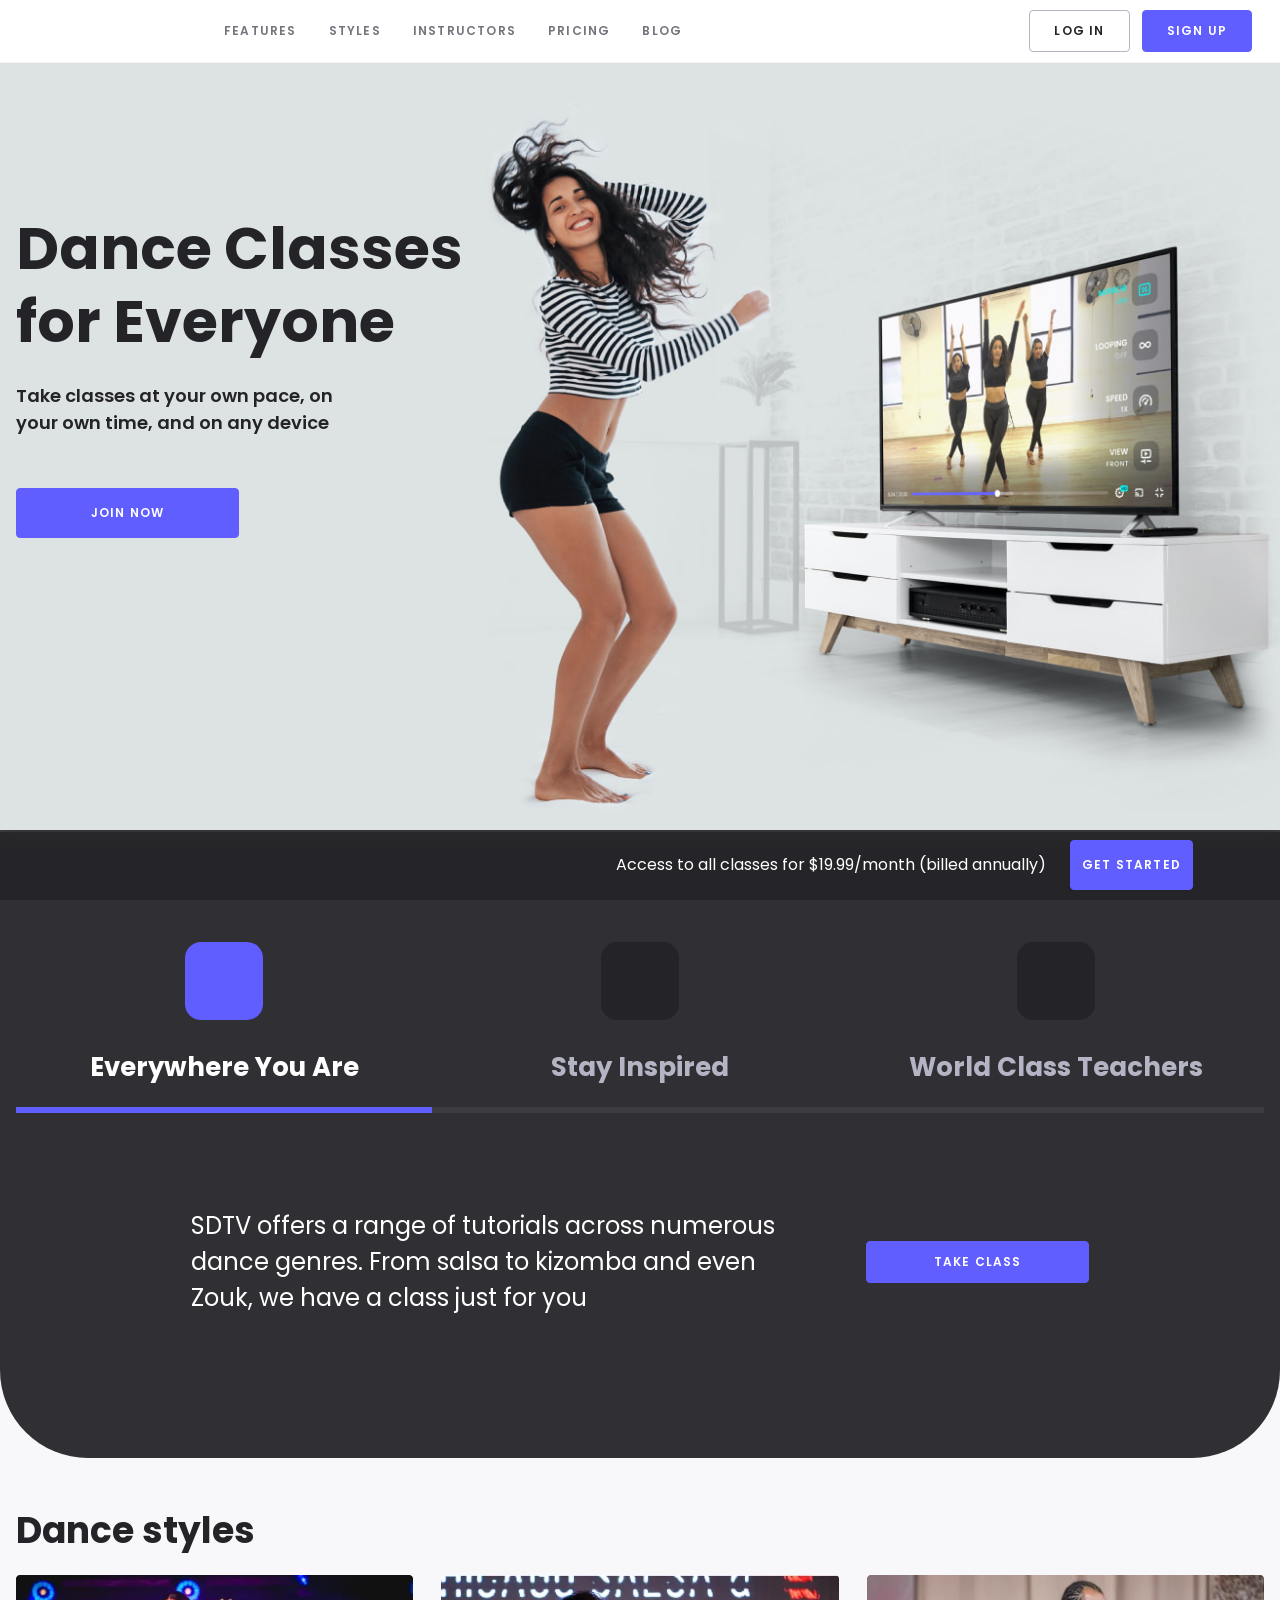
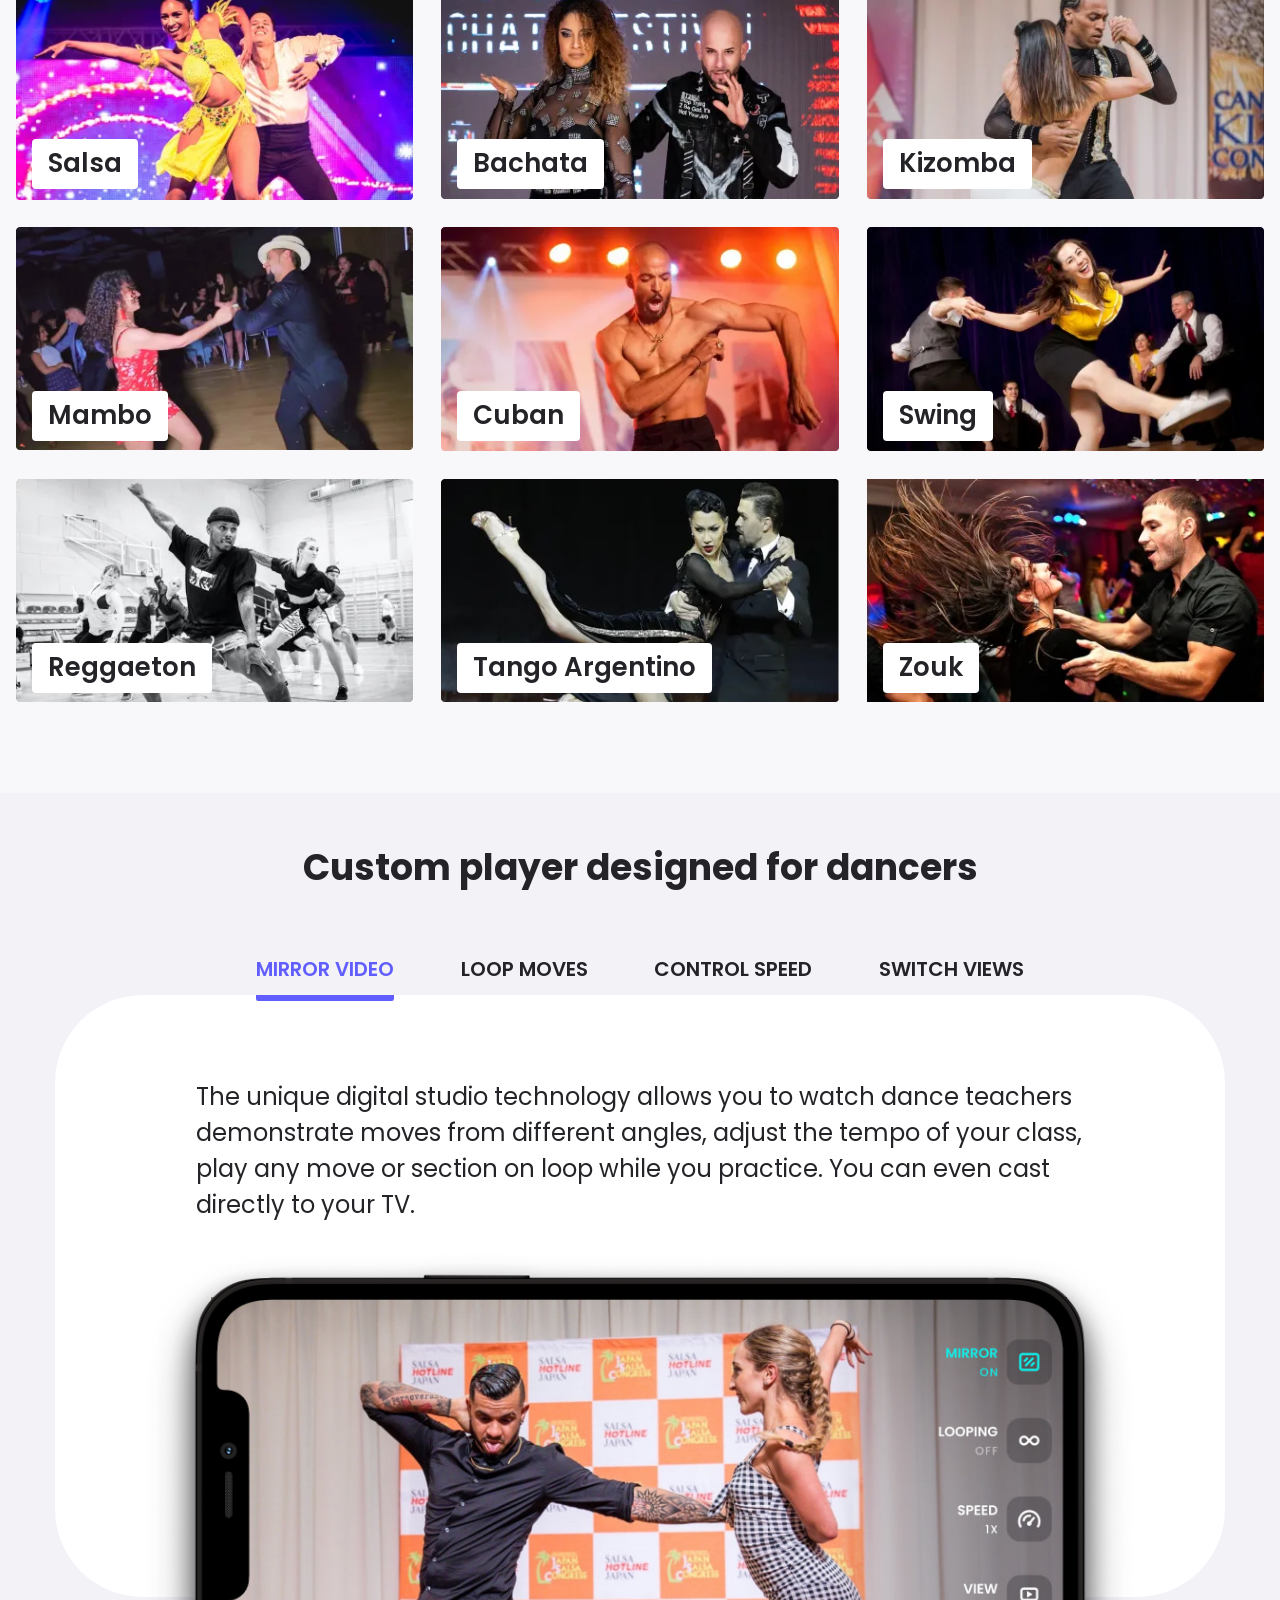
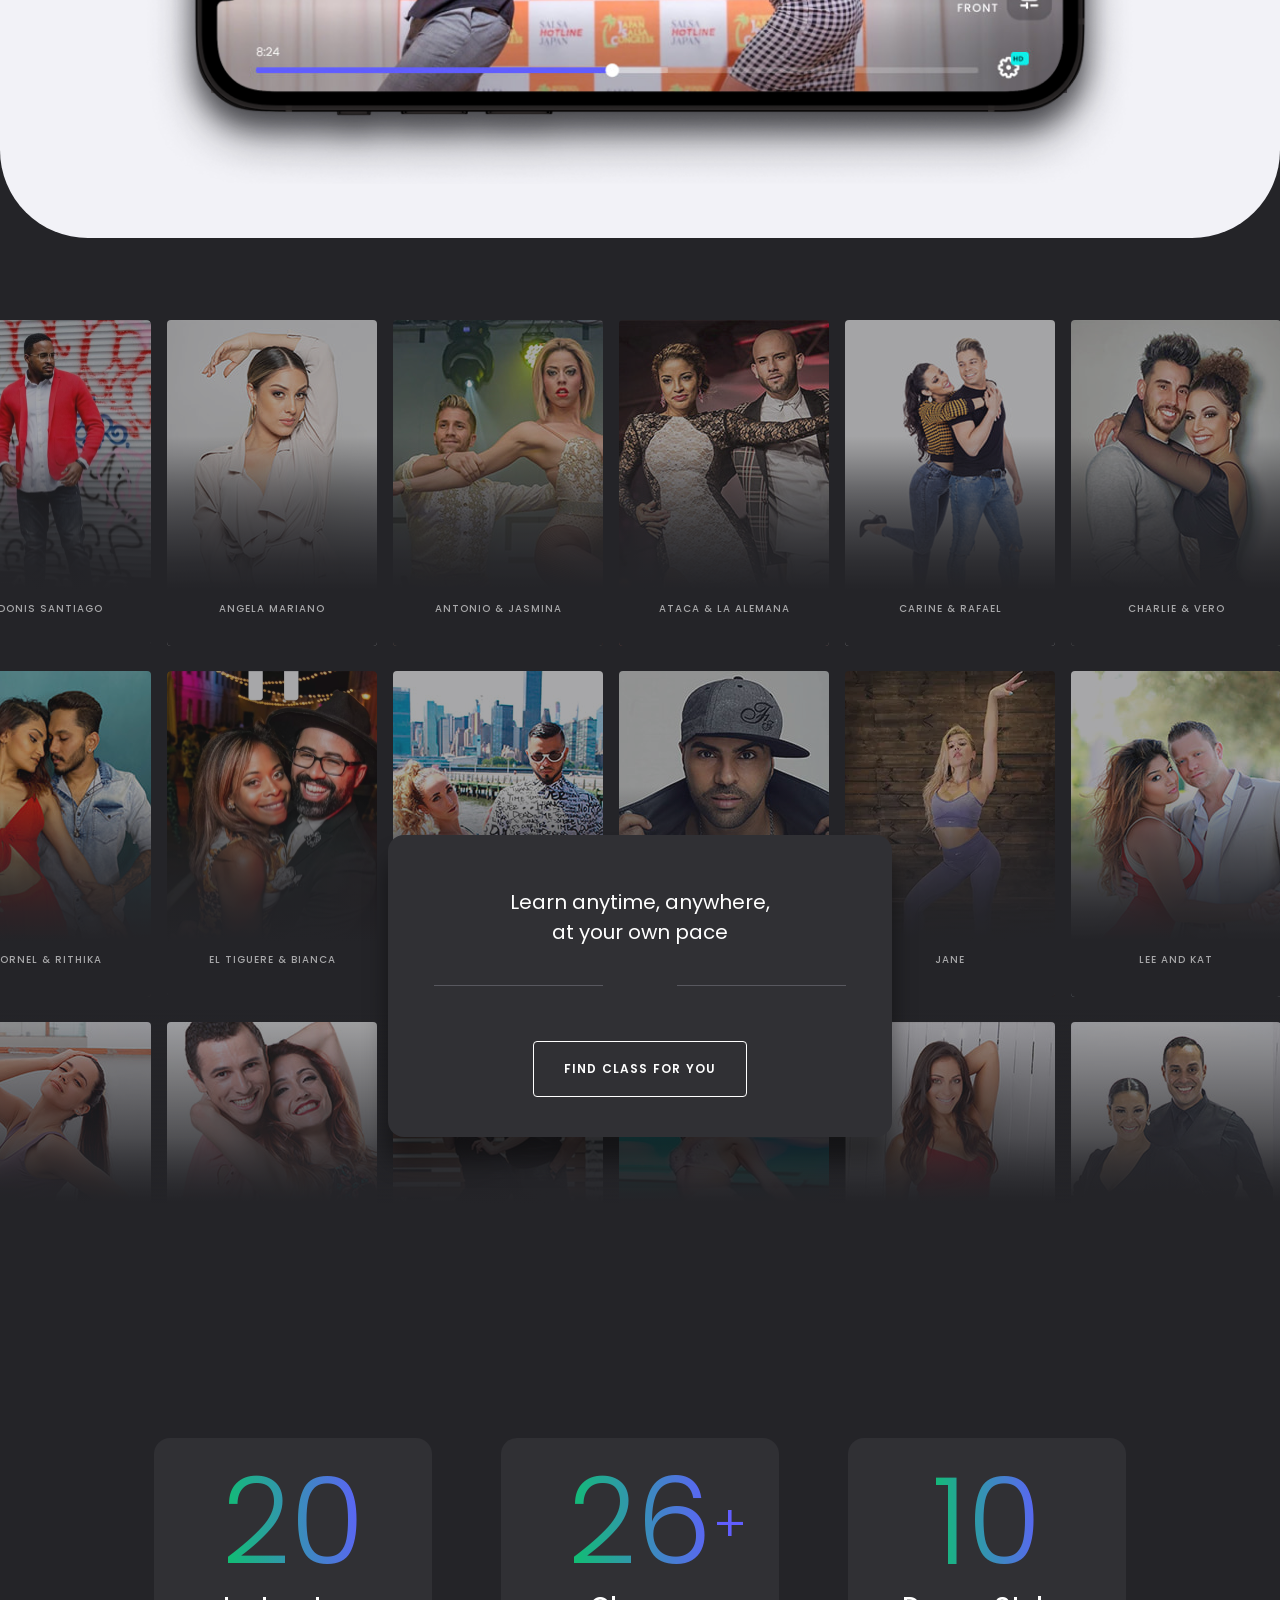
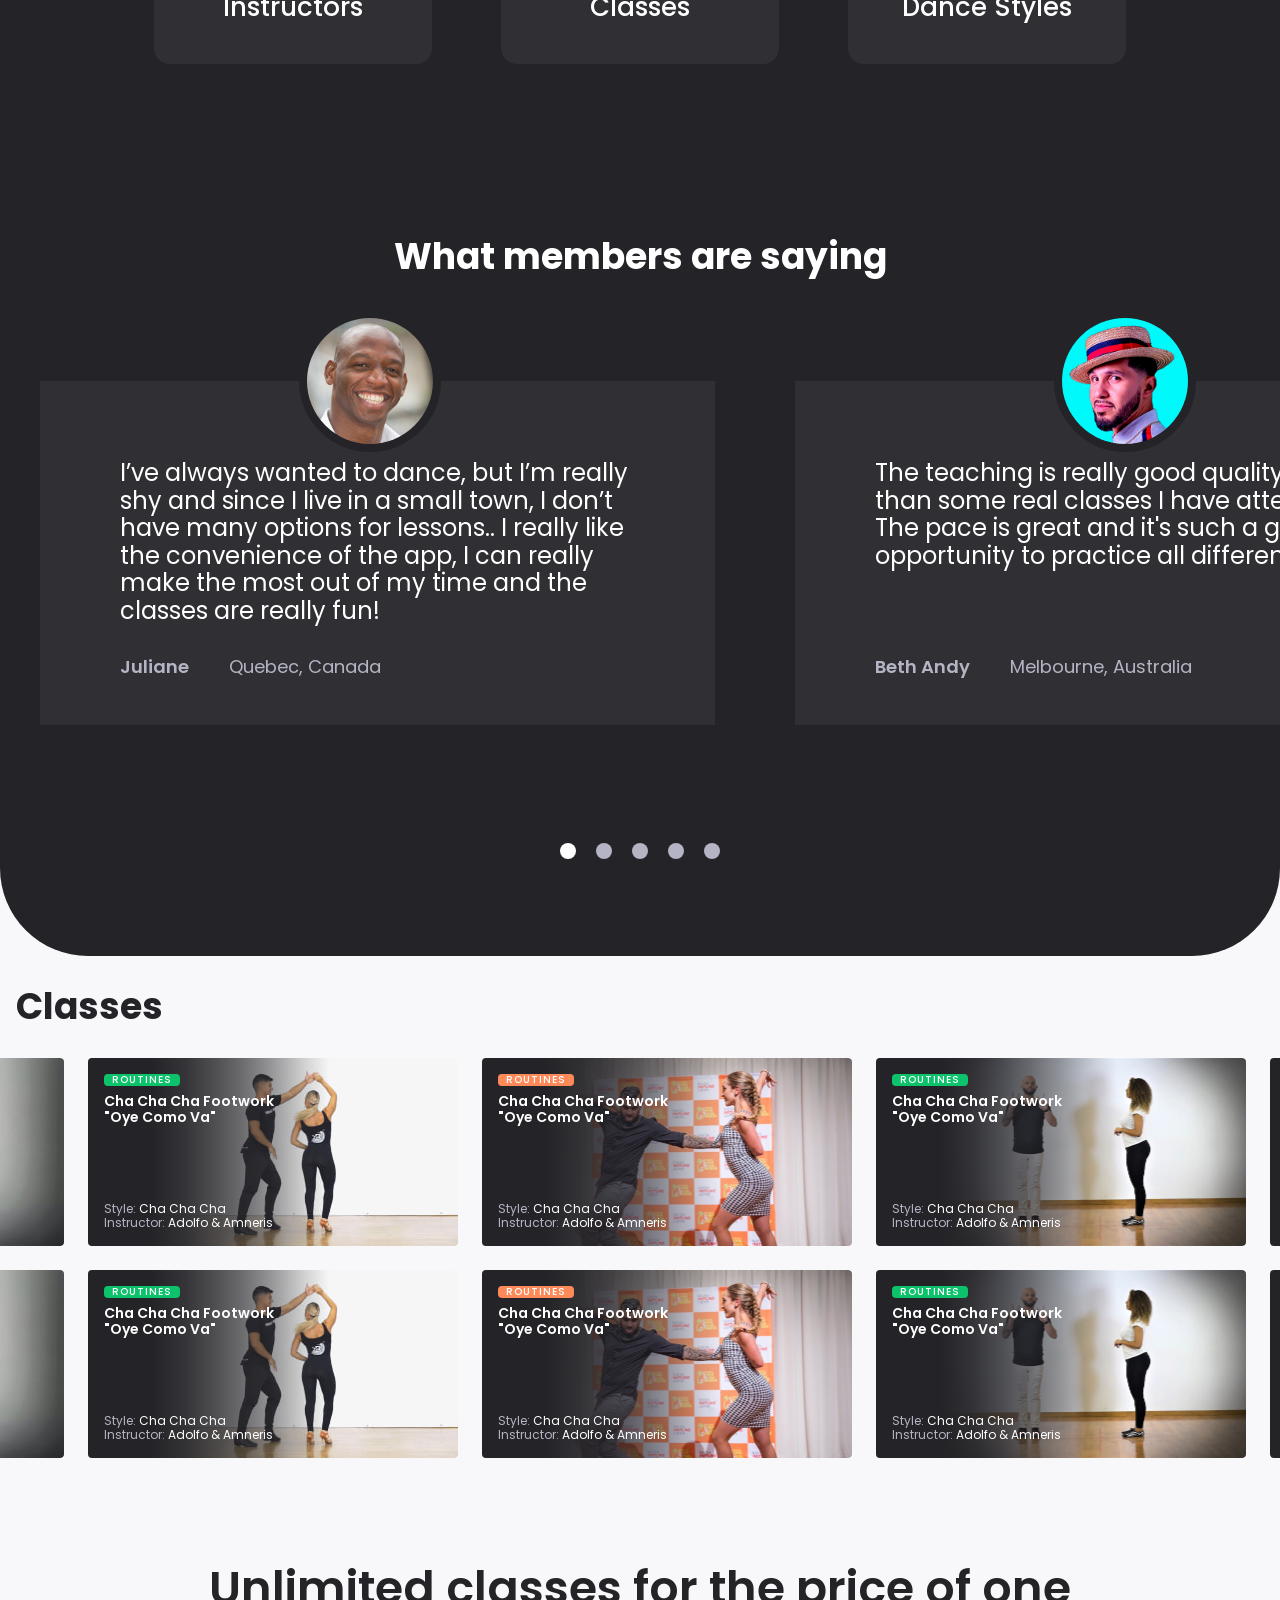
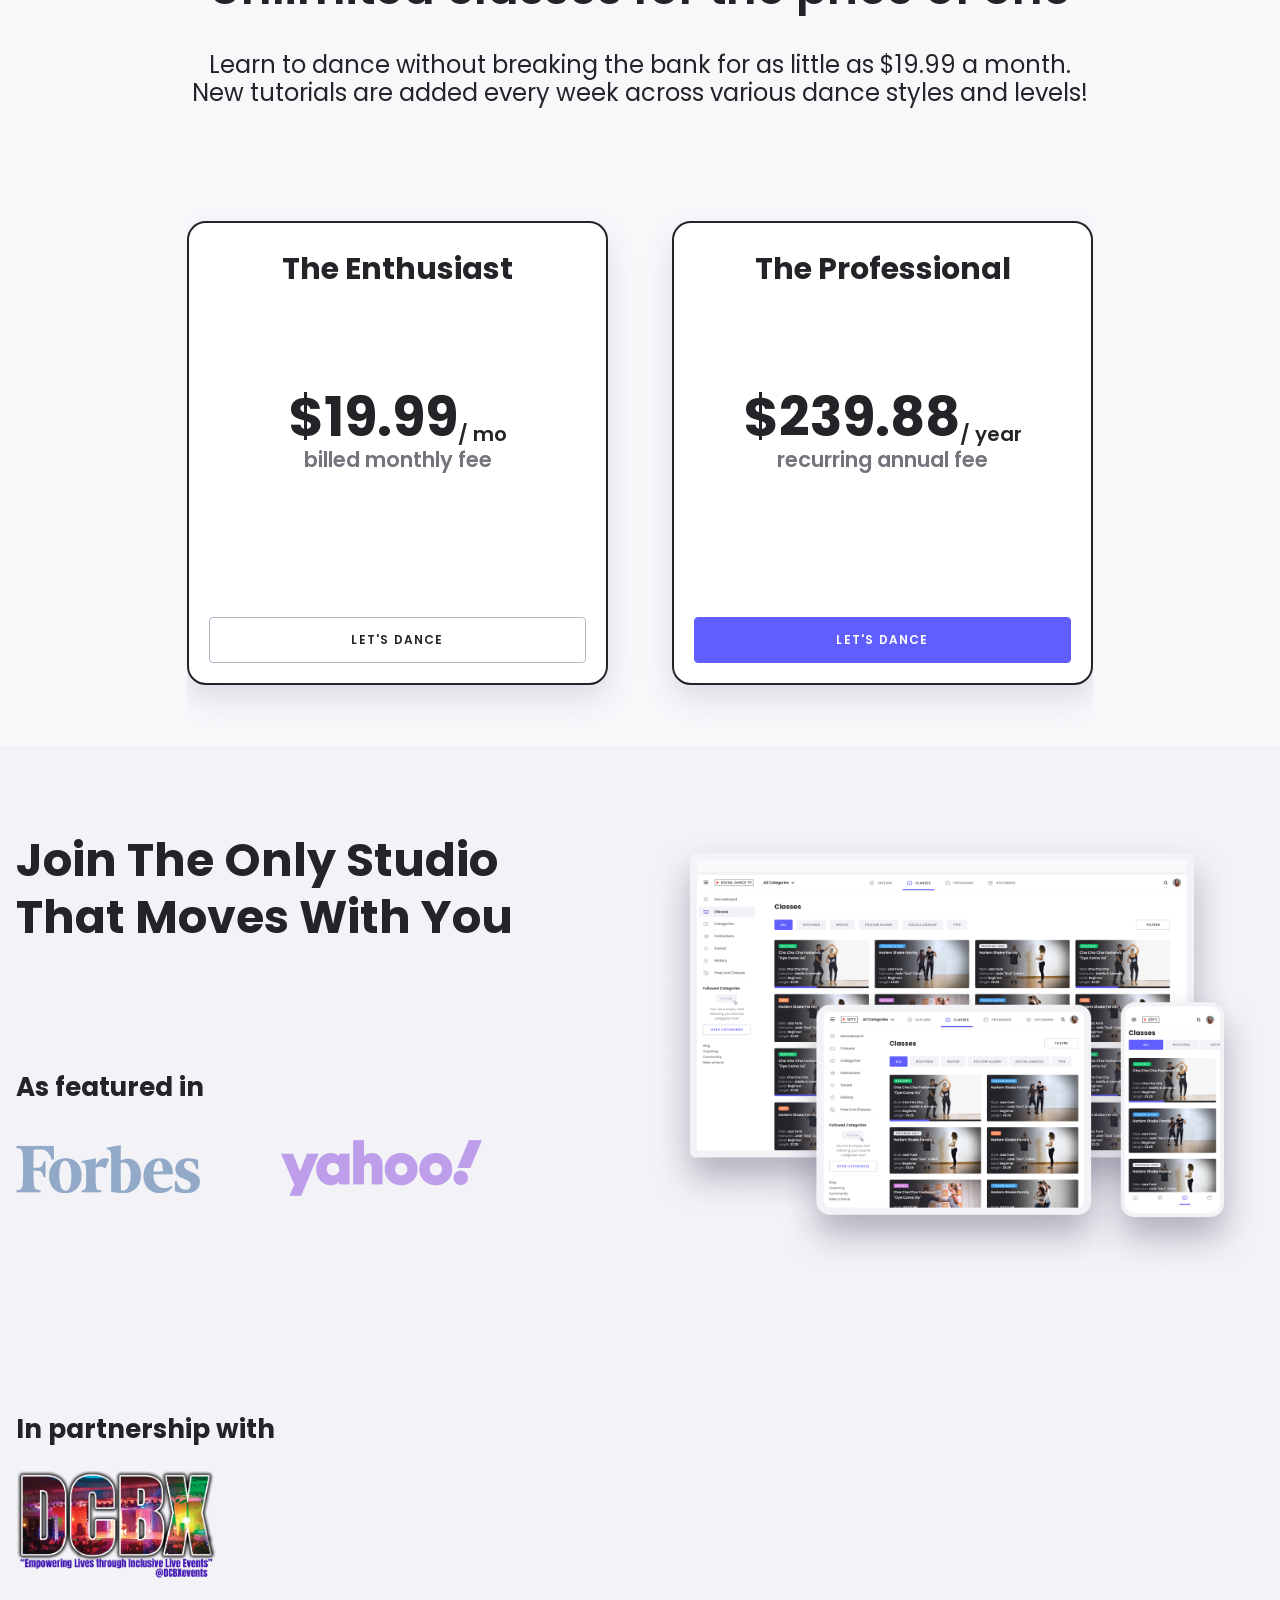
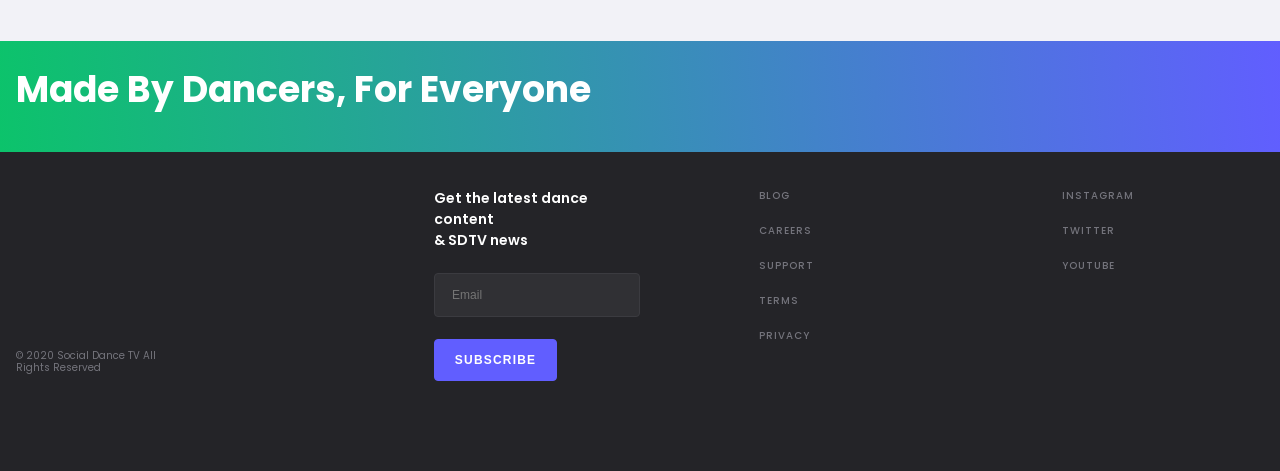
==== commit ea735dc5: "Updates" ====
--- a/index.html
+++ b/index.html
@@ -1 +1 @@
-<!DOCTYPE html><html class="page" lang="en"><head><meta charset="UTF-8"><meta http-equiv="X-UA-Compatible" content="IE=edge"><meta name="viewport" content="width=device-width, initial-scale=1.0"><title>Social Dance TV</title><link rel="preconnect" href="https://fonts.gstatic.com"><link rel="stylesheet" href="https://fonts.googleapis.com/css2?family=Poppins:wght@300;600;700&amp;display=swap"><link rel="stylesheet" href="css/style.css"><link href="https://unpkg.com/aos@2.3.1/dist/aos.css" rel="stylesheet"><link rel="icon" href="/favicon.ico"><link rel="icon" href="/icon.svg" type="image/svg+xml"><link rel="apple-touch-icon" href="/apple-touch-icon.png"></head><body><header class="page-header"><div class="page-header__wrapper container"><a class="page-header__logo" href="/"><svg width="152" height="25" fill="currentColor" aria-labelledby="logo-title"><title id="logo-title">Social Dance TV Logo</title><use xlink:href="icons.svg#logo-horizontal"></use></svg></a><button class="page-header__toggler" type="button" aria-expanded="false" aria-controls="main-nav"><svg class="page-header__toggler-icon" role="img" focusable="false" aria-hidden="true" width="18" height="12"><use class="page-header__toggler-icon-menu" xlink:href="icons.svg#burger-menu"></use><use class="page-header__toggler-icon-close" xlink:href="icons.svg#close" width="10" height="10" x="4" y="1"></use></svg></button><nav class="main-nav main-nav--hide page-header__nav" id="main-nav"><ul class="main-nav__list"><li class="main-nav__item"><a class="main-nav__link" href="#features">Features</a></li><li class="main-nav__item"><a class="main-nav__link" href="#styles">Styles</a></li><li class="main-nav__item"><a class="main-nav__link" href="#instructors">Instructors</a></li><li class="main-nav__item"><a class="main-nav__link" href="#pricing">Pricing</a></li><li class="main-nav__item"><a class="main-nav__link" href="/blog">Blog</a></li></ul><ul class="main-nav__list main-nav__list--cta"><li><a class="button button--white main-nav__btn" href="https://app.socialdancetv.com/login?gr=1">Log in</a></li><li><a class="button main-nav__btn" href="https://app.socialdancetv.com/signup/1?gr=1">Sign up</a></li></ul></nav></div></header><main class="page-main" id="wrap"><section class="intro" id="intro"><div class="intro__wrapper container"><h1 class="intro__title">Dance Classes for Everyone</h1><p class="intro__subtitle">Take classes at your own pace, on your own time, and on any device</p><a class="button intro__cta" href="https://app.socialdancetv.com/signup/1?gr=1">Join Now</a></div></section><article class="banner" id="banner"><div class="banner__wrapper container"><p class="banner__text">Access to all classes for $19.99/month (billed annually)</p><a class="button banner__link" href="https://app.socialdancetv.com/signup/1?gr=1">Get started</a></div></article><article class="features" data-aos="fade" data-aos-duration="2000" id="features"><h2 class="visually-hidden">Features</h2><div class="features__wrapper container slider"><ul class="features__tablist slider__tablist" role="tablist"><li class="features__presentation" role="presentation"><a class="features__tab slider__tab" href="#everywhere" role="tab" title="Everywhere You Are"><svg class="features__icon features__icon--presentation" role="img" focusable="false" aria-hidden="true" width="78" height="78" fill="currentColor"><use xlink:href="icons.svg#local"></use></svg>Everywhere You Are</a></li><li class="features__presentation" role="presentation"><a class="features__tab slider__tab" href="#inspired" role="tab" title="Stay Inspired"><svg class="features__icon features__icon--presentation" role="img" focusable="false" aria-hidden="true" width="78" height="78" fill="currentColor"><use xlink:href="icons.svg#carousel-video"></use></svg>Stay Inspired</a></li><li class="features__presentation" role="presentation"><a class="features__tab slider__tab" href="#teachers" role="tab" title="World Class Teachers"><svg class="features__icon features__icon--presentation" role="img" focusable="false" aria-hidden="true" width="78" height="78" fill="currentColor"><use xlink:href="icons.svg#earth"></use></svg>World Class Teachers</a></li></ul><div class="features__sections slider__wrapper"><section class="features__section slider__slide" id="everywhere"><h3 class="features__title"><svg class="features__icon features__icon--section" role="img" focusable="false" aria-hidden="true" width="78" height="78" fill="currentColor"><use xlink:href="icons.svg#local" width="48" height="48"></use></svg>Everywhere You Are</h3><p class="features__text">SDTV offers a range of tutorials across numerous dance genres. From salsa to kizomba and even Zouk, we have a class just for you</p><a class="button features__cta" href="#">Take class</a></section><section class="features__section slider__slide" id="inspired"><h3 class="features__title"><svg class="features__icon features__icon--section" role="img" focusable="false" aria-hidden="true" width="78" height="78" fill="currentColor"><use xlink:href="icons.svg#carousel-video" width="48" height="48"></use></svg>Stay Inspired</h3><p class="features__text">SDTV offers a range of tutorials across numerous dance genres. From ballet to hip-hop and even Bollywood, we have a class just for you</p><a class="button features__cta" href="#">Take class</a></section><section class="features__section slider__slide" id="teachers"><h3 class="features__title"><svg class="features__icon features__icon--section" role="img" focusable="false" aria-hidden="true" width="78" height="78" fill="currentColor"><use xlink:href="icons.svg#earth" width="48" height="48"></use></svg>World Class Teachers</h3><p class="features__text">SDTV offers a range of tutorials across numerous dance genres. From ballet to hip-hop and even Bollywood, we have a class just for you</p><a class="button features__cta" href="#">Take class</a></section></div></div></article><section class="dance-styles container slider" data-aos="fade" data-aos-duration="2000" id="styles"><h2 class="dance-styles__title">Dance styles</h2><p class="dance-styles__subtitle">Learn moves, skills, and full routines in a range of popular styles.</p><ul class="dance-styles__styles slider__wrapper"><li class="dance-styles__style slider__slide"><a class="figure figure--video" href="#salsa"><picture class="figure__poster"><source srcset="./img/main/styles/salsa-mob.webp 227w, ./img/main/styles/salsa.webp 418w" sizes="(max-width: 720px) 227px, 418px" type="image/webp"><img class="figure__image" src="./img/main/styles/salsa.jpg" alt="Salsa photo" srcset="./img/main/styles/salsa-mob.jpg 227w, ./img/main/styles/salsa.jpg 418w" sizes="(max-width: 720px) 227px, 418px"></picture><video class="figure__video" muted><source src="./video/salsa.mp4" type="video/mp4"></video><h3 class="figure__caption">Salsa</h3></a></li><li class="dance-styles__style slider__slide"><a class="figure figure--video" href="#bachata"><picture class="figure__poster"><source srcset="./img/main/styles/bachata-mob.webp 227w, ./img/main/styles/bachata.webp 418w" sizes="(max-width: 720px) 227px, 418px" type="image/webp"><img class="figure__image" src="./img/main/styles/bachata.jpg" alt="Bachata photo" srcset="./img/main/styles/bachata-mob.jpg 227w, ./img/main/styles/bachata.jpg 418w" sizes="(max-width: 720px) 227px, 418px"></picture><video class="figure__video" muted><source src="./video/bachata.mp4" type="video/mp4"></video><h3 class="figure__caption">Bachata</h3></a></li><li class="dance-styles__style slider__slide"><a class="figure figure--video" href="#kizomba"><picture class="figure__poster"><source srcset="./img/main/styles/kizomba-mob.webp 227w, ./img/main/styles/kizomba.webp 418w" sizes="(max-width: 720px) 227px, 418px" type="image/webp"><img class="figure__image" src="./img/main/styles/kizomba.jpg" alt="Kizomba photo" srcset="./img/main/styles/kizomba-mob.jpg 227w, ./img/main/styles/kizomba.jpg 418w" sizes="(max-width: 720px) 227px, 418px"></picture><video class="figure__video" muted><source src="./video/kizomba.mp4" type="video/mp4"></video><h3 class="figure__caption">Kizomba</h3></a></li><li class="dance-styles__style slider__slide"><a class="figure figure--video" href="#mambo"><picture class="figure__poster"><source srcset="./img/main/styles/mambo-mob.webp 227w, ./img/main/styles/mambo.webp 418w" sizes="(max-width: 720px) 227px, 418px" type="image/webp"><img class="figure__image" src="./img/main/styles/mambo.jpg" alt="Mambo photo" srcset="./img/main/styles/mambo-mob.jpg 227w, ./img/main/styles/mambo.jpg 418w" sizes="(max-width: 720px) 227px, 418px"></picture><video class="figure__video" muted><source src="./video/mambo.mp4" type="video/mp4"></video><h3 class="figure__caption">Mambo</h3></a></li><li class="dance-styles__style slider__slide"><a class="figure figure--video" href="#cuban"><picture class="figure__poster"><source srcset="./img/main/styles/cuban-mob.webp 227w, ./img/main/styles/cuban.webp 418w" sizes="(max-width: 720px) 227px, 418px" type="image/webp"><img class="figure__image" src="./img/main/styles/cuban.jpg" alt="Cuban photo" srcset="./img/main/styles/cuban-mob.jpg 227w, ./img/main/styles/cuban.jpg 418w" sizes="(max-width: 720px) 227px, 418px"></picture><video class="figure__video" muted><source src="./video/cuban.mp4" type="video/mp4"></video><h3 class="figure__caption">Cuban</h3></a></li><li class="dance-styles__style slider__slide"><a class="figure figure--video" href="#swing"><picture class="figure__poster"><source srcset="./img/main/styles/swing-mob.webp 227w, ./img/main/styles/swing.webp 418w" sizes="(max-width: 720px) 227px, 418px" type="image/webp"><img class="figure__image" src="./img/main/styles/swing.jpg" alt="Swing photo" srcset="./img/main/styles/swing-mob.jpg 227w, ./img/main/styles/swing.jpg 418w" sizes="(max-width: 720px) 227px, 418px"></picture><video class="figure__video" muted><source src="./video/swing.mp4" type="video/mp4"></video><h3 class="figure__caption">Swing</h3></a></li><li class="dance-styles__style slider__slide"><a class="figure figure--video" href="#reggaeton"><picture class="figure__poster"><source srcset="./img/main/styles/reggaeton-mob.webp 227w, ./img/main/styles/reggaeton.webp 418w" sizes="(max-width: 720px) 227px, 418px" type="image/webp"><img class="figure__image" src="./img/main/styles/reggaeton.jpg" alt="Reggaeton photo" srcset="./img/main/styles/reggaeton-mob.jpg 227w, ./img/main/styles/reggaeton.jpg 418w" sizes="(max-width: 720px) 227px, 418px"></picture><video class="figure__video" muted><source src="./video/reggaeton.mp4" type="video/mp4"></video><h3 class="figure__caption">Reggaeton</h3></a></li><li class="dance-styles__style slider__slide"><a class="figure figure--video" href="#tango_argentino"><picture class="figure__poster"><source srcset="./img/main/styles/tango_argentino-mob.webp 227w, ./img/main/styles/tango_argentino.webp 418w" sizes="(max-width: 720px) 227px, 418px" type="image/webp"><img class="figure__image" src="./img/main/styles/tango_argentino.jpg" alt="Tango Argentino photo" srcset="./img/main/styles/tango_argentino-mob.jpg 227w, ./img/main/styles/tango_argentino.jpg 418w" sizes="(max-width: 720px) 227px, 418px"></picture><video class="figure__video" muted><source src="./video/tango_argentino.mp4" type="video/mp4"></video><h3 class="figure__caption">Tango Argentino</h3></a></li><li class="dance-styles__style slider__slide"><a class="figure figure--video" href="#zouk"><picture class="figure__poster"><source srcset="./img/main/styles/zouk-mob.webp 227w, ./img/main/styles/zouk.webp 418w" sizes="(max-width: 720px) 227px, 418px" type="image/webp"><img class="figure__image" src="./img/main/styles/zouk.jpg" alt="Zouk photo" srcset="./img/main/styles/zouk-mob.jpg 227w, ./img/main/styles/zouk.jpg 418w" sizes="(max-width: 720px) 227px, 418px"></picture><video class="figure__video" muted><source src="./video/zouk.mp4" type="video/mp4"></video><h3 class="figure__caption">Zouk</h3></a></li></ul><aside class="dance-styles__buttons"><button class="slider__button" type="button" title="Previous slide" data-direction="prev"><svg class="slider__button-icon" role="img" focusable="false" aria-hidden="true" width="7" height="12" fill="currentColor"><use xlink:href="icons.svg#arrow-left"></use></svg></button><button class="slider__button" type="button" title="Next slide" data-direction="next"><svg class="slider__button-icon" role="img" focusable="false" aria-hidden="true" width="7" height="12" fill="currentColor"><use xlink:href="icons.svg#arrow-right"></use></svg></button></aside></section><!--include ./includes/home/cta-section1--><section class="custom-player" data-aos="fade" data-aos-duration="2000" id="custom-player"><div class="custom-player__wrapper container"><h2 class="custom-player__title">Custom player designed for dancers</h2><ul class="tablist custom-player__tablist" role="tablist"><li class="tablist__presentation" role="presentation"><a class="tablist__tab tablist__tab--active" role="tab" href="#mirror-video" aria-selected="true">Mirror video</a></li><li class="tablist__presentation" role="presentation"><a class="tablist__tab" role="tab" href="#loop-moves">Loop moves</a></li><li class="tablist__presentation" role="presentation"><a class="tablist__tab" role="tab" href="#control-speed">Control speed</a></li><li class="tablist__presentation" role="presentation"><a class="tablist__tab" role="tab" href="#switch-views">Switch views</a></li></ul><figure class="custom-player__figure" role="tabpanel" id="mirror-video"><div class="custom-player__border" data-aos="fade-down"><picture class="custom-player__pic"><source src="./img/main/mob-program.webp" type="image/wepb"><img src="./img/main/mob-program.jpg" alt="Mirror video" width="899" height="415"></picture></div><figcaption class="custom-player__caption"><h3 class="visually-hidden">Mirror video</h3><svg class="custom-player__icon" role="img" focusable="false" aria-hidden="true" fill="rgba(97,94,255,0.08)" width="202.5" height="180"><use xlink:href="icons.svg#mirror"></use></svg><p>The unique digital studio technology allows you to watch dance teachers demonstrate moves from different angles, adjust the tempo of&nbsp;your class, play any move or section on loop while you practice. You&nbsp;can even cast directly to your TV.</p></figcaption></figure><figure class="custom-player__figure" role="tabpanel" hidden id="loop-moves"><div class="custom-player__border" data-aos="fade-down"><picture class="custom-player__pic"><source src="./img/main/mob-program.webp" type="image/wepb"><img src="./img/main/mob-program.jpg" alt="Loop moves" width="899" height="415"></picture></div><figcaption class="custom-player__caption"><h3 class="visually-hidden">Loop moves</h3><svg class="custom-player__icon" role="img" focusable="false" aria-hidden="true" fill="rgba(97,94,255,0.08)" width="202.5" height="180"><use xlink:href="icons.svg#infinity"></use></svg><p>The unique digital studio technology allows you to watch dance teachers demonstrate moves from different angles, adjust the tempo of&nbsp;your class, play any move or section on loop while you practice. You&nbsp;can even cast directly to your TV.</p></figcaption></figure><figure class="custom-player__figure" role="tabpanel" hidden id="control-speed"><div class="custom-player__border" data-aos="fade-down"><picture class="custom-player__pic"><source src="./img/main/mob-program.webp" type="image/wepb"><img src="./img/main/mob-program.jpg" alt="Control speed" width="899" height="415"></picture></div><figcaption class="custom-player__caption"><h3 class="visually-hidden">Control speed</h3><svg class="custom-player__icon" role="img" focusable="false" aria-hidden="true" fill="rgba(97,94,255,0.08)" width="202.5" height="180"><use xlink:href="icons.svg#speed"></use></svg><p>The unique digital studio technology allows you to watch dance teachers demonstrate moves from different angles, adjust the tempo of&nbsp;your class, play any move or section on loop while you practice. You&nbsp;can even cast directly to your TV.</p></figcaption></figure><figure class="custom-player__figure" role="tabpanel" hidden id="switch-views"><div class="custom-player__border" data-aos="fade-down"><picture class="custom-player__pic"><source src="./img/main/mob-program.webp" type="image/wepb"><img src="./img/main/mob-program.jpg" alt="Switch views" width="899" height="415"></picture></div><figcaption class="custom-player__caption"><h3 class="visually-hidden">Switch views</h3><svg class="custom-player__icon" role="img" focusable="false" aria-hidden="true" fill="rgba(97,94,255,0.08)" width="202.5" height="180"><use xlink:href="icons.svg#view"></use></svg><p>The unique digital studio technology allows you to watch dance teachers demonstrate moves from different angles, adjust the tempo of&nbsp;your class, play any move or section on loop while you practice. You&nbsp;can even cast directly to your TV.</p></figcaption></figure></div></section><section class="instructors" data-aos="fade" data-aos-duration="2000" id="instructors"><h2 class="instructors__title">New classes added every month.</h2><ul class="instructors__list"><li class="instructors__instructor"><picture class="instructors__photo"><source srcset="./img/main/teachers/Adonis Santiago.webp" type="image/webp"><img src="./img/main/teachers/Adonis Santiago.jpg" alt="{&quot;item&quot;:&quot;Adonis Santiago&quot;}" width="210" height="326"></picture><p class="instructors__name">Adonis Santiago</p></li><li class="instructors__instructor"><picture class="instructors__photo"><source srcset="./img/main/teachers/Angela Mariano.webp" type="image/webp"><img src="./img/main/teachers/Angela Mariano.jpg" alt="{&quot;item&quot;:&quot;Angela Mariano&quot;}" width="210" height="326"></picture><p class="instructors__name">Angela Mariano</p></li><li class="instructors__instructor"><picture class="instructors__photo"><source srcset="./img/main/teachers/Antonio &amp; Jasmina.webp" type="image/webp"><img src="./img/main/teachers/Antonio &amp; Jasmina.jpg" alt="{&quot;item&quot;:&quot;Antonio &amp; Jasmina&quot;}" width="210" height="326"></picture><p class="instructors__name">Antonio &amp; Jasmina</p></li><li class="instructors__instructor"><picture class="instructors__photo"><source srcset="./img/main/teachers/Ataca &amp; La Alemana.webp" type="image/webp"><img src="./img/main/teachers/Ataca &amp; La Alemana.jpg" alt="{&quot;item&quot;:&quot;Ataca &amp; La Alemana&quot;}" width="210" height="326"></picture><p class="instructors__name">Ataca &amp; La Alemana</p></li><li class="instructors__instructor"><picture class="instructors__photo"><source srcset="./img/main/teachers/Carine &amp; Rafael.webp" type="image/webp"><img src="./img/main/teachers/Carine &amp; Rafael.jpg" alt="{&quot;item&quot;:&quot;Carine &amp; Rafael&quot;}" width="210" height="326"></picture><p class="instructors__name">Carine &amp; Rafael</p></li><li class="instructors__instructor"><picture class="instructors__photo"><source srcset="./img/main/teachers/Charlie &amp; Vero.webp" type="image/webp"><img src="./img/main/teachers/Charlie &amp; Vero.jpg" alt="{&quot;item&quot;:&quot;Charlie &amp; Vero&quot;}" width="210" height="326"></picture><p class="instructors__name">Charlie &amp; Vero</p></li><li class="instructors__instructor"><picture class="instructors__photo"><source srcset="./img/main/teachers/Chiara Tofani.webp" type="image/webp"><img src="./img/main/teachers/Chiara Tofani.jpg" alt="{&quot;item&quot;:&quot;Chiara Tofani&quot;}" width="210" height="326"></picture><p class="instructors__name">Chiara Tofani</p></li><li class="instructors__instructor"><picture class="instructors__photo"><source srcset="./img/main/teachers/Cornel &amp; Rithika.webp" type="image/webp"><img src="./img/main/teachers/Cornel &amp; Rithika.jpg" alt="{&quot;item&quot;:&quot;Cornel &amp; Rithika&quot;}" width="210" height="326"></picture><p class="instructors__name">Cornel &amp; Rithika</p></li><li class="instructors__instructor"><picture class="instructors__photo"><source srcset="./img/main/teachers/El Tiguere &amp; Bianca.webp" type="image/webp"><img src="./img/main/teachers/El Tiguere &amp; Bianca.jpg" alt="{&quot;item&quot;:&quot;El Tiguere &amp; Bianca&quot;}" width="210" height="326"></picture><p class="instructors__name">El Tiguere &amp; Bianca</p></li><li class="instructors__instructor"><picture class="instructors__photo"><source srcset="./img/main/teachers/Ernesto &amp; Denisse.webp" type="image/webp"><img src="./img/main/teachers/Ernesto &amp; Denisse.jpg" alt="{&quot;item&quot;:&quot;Ernesto &amp; Denisse&quot;}" width="210" height="326"></picture><p class="instructors__name">Ernesto &amp; Denisse</p></li><li class="instructors__instructor"><picture class="instructors__photo"><source srcset="./img/main/teachers/Fadi Fusion.webp" type="image/webp"><img src="./img/main/teachers/Fadi Fusion.jpg" alt="{&quot;item&quot;:&quot;Fadi Fusion&quot;}" width="210" height="326"></picture><p class="instructors__name">Fadi Fusion</p></li><li class="instructors__instructor"><picture class="instructors__photo"><source srcset="./img/main/teachers/Jane.webp" type="image/webp"><img src="./img/main/teachers/Jane.jpg" alt="{&quot;item&quot;:&quot;Jane&quot;}" width="210" height="326"></picture><p class="instructors__name">Jane</p></li><li class="instructors__instructor"><picture class="instructors__photo"><source srcset="./img/main/teachers/Lee and Kat.webp" type="image/webp"><img src="./img/main/teachers/Lee and Kat.jpg" alt="{&quot;item&quot;:&quot;Lee and Kat&quot;}" width="210" height="326"></picture><p class="instructors__name">Lee and Kat</p></li><li class="instructors__instructor"><picture class="instructors__photo"><source srcset="./img/main/teachers/Marck &amp; Melyssa.webp" type="image/webp"><img src="./img/main/teachers/Marck &amp; Melyssa.jpg" alt="{&quot;item&quot;:&quot;Marck &amp; Melyssa&quot;}" width="210" height="326"></picture><p class="instructors__name">Marck &amp; Melyssa</p></li><li class="instructors__instructor"><picture class="instructors__photo"><source srcset="./img/main/teachers/Mia Noel.webp" type="image/webp"><img src="./img/main/teachers/Mia Noel.jpg" alt="{&quot;item&quot;:&quot;Mia Noel&quot;}" width="210" height="326"></picture><p class="instructors__name">Mia Noel</p></li><li class="instructors__instructor"><picture class="instructors__photo"><source srcset="./img/main/teachers/Paulo &amp; Luiza.webp" type="image/webp"><img src="./img/main/teachers/Paulo &amp; Luiza.jpg" alt="{&quot;item&quot;:&quot;Paulo &amp; Luiza&quot;}" width="210" height="326"></picture><p class="instructors__name">Paulo &amp; Luiza</p></li><li class="instructors__instructor"><picture class="instructors__photo"><source srcset="./img/main/teachers/Rodrigo &amp; Asya.webp" type="image/webp"><img src="./img/main/teachers/Rodrigo &amp; Asya.jpg" alt="{&quot;item&quot;:&quot;Rodrigo &amp; Asya&quot;}" width="210" height="326"></picture><p class="instructors__name">Rodrigo &amp; Asya</p></li><li class="instructors__instructor"><picture class="instructors__photo"><source srcset="./img/main/teachers/Scarlett Medrano.webp" type="image/webp"><img src="./img/main/teachers/Scarlett Medrano.jpg" alt="{&quot;item&quot;:&quot;Scarlett Medrano&quot;}" width="210" height="326"></picture><p class="instructors__name">Scarlett Medrano</p></li><li class="instructors__instructor"><picture class="instructors__photo"><source srcset="./img/main/teachers/Shani Talmor.webp" type="image/webp"><img src="./img/main/teachers/Shani Talmor.jpg" alt="{&quot;item&quot;:&quot;Shani Talmor&quot;}" width="210" height="326"></picture><p class="instructors__name">Shani Talmor</p></li><li class="instructors__instructor"><picture class="instructors__photo"><source srcset="./img/main/teachers/Tito &amp; Tamara.webp" type="image/webp"><img src="./img/main/teachers/Tito &amp; Tamara.jpg" alt="{&quot;item&quot;:&quot;Tito &amp; Tamara&quot;}" width="210" height="326"></picture><p class="instructors__name">Tito &amp; Tamara</p></li><li class="instructors__instructor"><picture class="instructors__photo"><source srcset="./img/main/teachers/Vanessa Lacedonia.webp" type="image/webp"><img src="./img/main/teachers/Vanessa Lacedonia.jpg" alt="{&quot;item&quot;:&quot;Vanessa Lacedonia&quot;}" width="210" height="326"></picture><p class="instructors__name">Vanessa Lacedonia</p></li></ul><div class="instructors__cta-block"><p class="instructors__cta-text">Learn anytime, anywhere, <br> at your own pace</p><span class="instructors__cta-icon"><svg role="img" focusable="false" aria-hidden="true" width="32" height="32" fill="#B4B4C4"><use xlink:href="icons.svg#book"></use></svg></span><a class="instructors__cta-btn button button--border" href="#find-classes">Find class for you</a></div><table class="advantages" data-aos="fade" data-aos-duration="2000" id="advantages"><caption class="visually-hidden">Advantages</caption><tbody class="advantages__body"><tr class="advantages__row"><th class="advantages__title">Instructors</th><td class="advantages__value"><span data-animation="increase-number">20</span></td></tr><tr class="advantages__row"><th class="advantages__title">Classes</th><td class="advantages__value"><span data-animation="increase-number">90</span><span class="advantages__sub">+</span></td></tr><tr class="advantages__row"><th class="advantages__title">Dance Styles</th><td class="advantages__value"><span data-animation="increase-number">10</span></td></tr></tbody></table></section><section class="reviews" data-aos="fade" data-aos-duration="2000" id="reviews"><h2 class="reviews__title container">What members are saying</h2><div class="reviews__wrapper slider"><ul class="reviews__tablist slider__tablist" role="tablist"><li class="reviews__presentation" role="presentation"><a class="reviews__tab slider__tab" href="#review1" role="tab" title="Go to 1 review"></a></li><li class="reviews__presentation" role="presentation"><a class="reviews__tab slider__tab" href="#review2" role="tab" title="Go to 2 review"></a></li><li class="reviews__presentation" role="presentation"><a class="reviews__tab slider__tab" href="#review3" role="tab" title="Go to 3 review"></a></li><li class="reviews__presentation" role="presentation"><a class="reviews__tab slider__tab" href="#review4" role="tab" title="Go to 4 review"></a></li><li class="reviews__presentation" role="presentation"><a class="reviews__tab slider__tab" href="#review5" role="tab" title="Go to 5 review"></a></li></ul><div class="reviews__list slider__wrapper"><article class="review slider__slide" id="review1"><div class="review__wrapper"><svg class="review__icon" role="img" focusable="false" aria-hidden="true" width="59" height="41" fill="#615EFF"><use xlink:href="icons.svg#quote"></use></svg><img class="review__photo" src="./img/main/comments/1.jpg" width="142" height="142" alt="Jane Smith"><blockquote class="review__quote">I’ve always wanted to dance, but I’m really shy and since I live in a small town, I don’t have many options for lessons.. I really like the convenience of the app, I can really make the most out of my time and the classes are really fun!</blockquote><p class="review__footer"><span class="review__author">Juliane</span><span>Quebec, Canada</span></p></div></article><article class="review slider__slide" id="review2"><div class="review__wrapper"><svg class="review__icon" role="img" focusable="false" aria-hidden="true" width="59" height="41" fill="#615EFF"><use xlink:href="icons.svg#quote"></use></svg><img class="review__photo" src="./img/main/comments/2.jpg" width="142" height="142" alt="Jane Smith"><blockquote class="review__quote">The teaching is really good quality, better than some real classes I have attended. The pace is great and it's such a great opportunity to practice all different styles!</blockquote><p class="review__footer"><span class="review__author">Beth Andy</span><span>Melbourne, Australia</span></p></div></article><article class="review slider__slide" id="review3"><div class="review__wrapper"><svg class="review__icon" role="img" focusable="false" aria-hidden="true" width="59" height="41" fill="#615EFF"><use xlink:href="icons.svg#quote"></use></svg><img class="review__photo" src="./img/main/comments/3.jpg" width="142" height="142" alt="Jane Smith"><blockquote class="review__quote">I am thrilled with quality of teaching and explaining. Besides, technical features make the course rrrrrrrreally helpful: mirror, looping, speed adjusting, back view. Before I was just learning with videos in youtube. The difference is huge.</blockquote><p class="review__footer"><span class="review__author">Michael</span><span>Uppsala, Sweden</span></p></div></article><article class="review slider__slide" id="review4"><div class="review__wrapper"><svg class="review__icon" role="img" focusable="false" aria-hidden="true" width="59" height="41" fill="#615EFF"><use xlink:href="icons.svg#quote"></use></svg><img class="review__photo" src="./img/main/comments/4.jpg" width="142" height="142" alt="Jane Smith"><blockquote class="review__quote">I really like the variety. There is a huge amount of classes on all levels, beginner to advanced, and it will take a long time until you have no more classes to take.</blockquote><p class="review__footer"><span class="review__author">Irina</span><span>Russia</span></p></div></article><article class="review slider__slide" id="review5"><div class="review__wrapper"><svg class="review__icon" role="img" focusable="false" aria-hidden="true" width="59" height="41" fill="#615EFF"><use xlink:href="icons.svg#quote"></use></svg><img class="review__photo" src="./img/main/comments/5.jpg" width="142" height="142" alt="Jane Smith"><blockquote class="review__quote">I’ve always wanted to dance, but I’m really shy and since I live in a small town, I don’t have many options for lessons.. I really like the convenience of the app, I can really make the most out of my time and the classes are really fun!</blockquote><p class="review__footer"><span class="review__author">Jane Smith</span><span>USA</span></p></div></article></div></div></section><section class="classes" data-aos="fade" data-aos-duration="2000" id="classes"><div class="classes__wrapper container"><h2>Classes</h2></div><div class="classes-line-space"><div class="classes-row" id="classes-row-first"><a class="classes-item" href="https://app.socialdancetv.com/signup/1?gr=1"><img class="classes-item__image" src="./img/main/classes/item2.jpg"><div class="classes-item__wrapper"><span class="classes-item__tag--blue classes-item__tag">Routines</span><div class="classes-item__title">Cha Cha Cha Footwork &quot;Oye Como Va&quot;</div><footer class="classes-item__footer"><div class="classes-item-style">Style:&nbsp;<span class="classes-item-style-white">Cha Cha Cha</span></div><div class="classes-item-instructor">Instructor:&nbsp;<span class="classes-item-instructor-white">Adolfo &amp; Amneris</span></div></footer></div></a><a class="classes-item" href="https://app.socialdancetv.com/signup/1?gr=1"><img class="classes-item__image" src="./img/main/classes/item3.jpg"><div class="classes-item__wrapper"><span class="classes-item__tag--purple classes-item__tag">Routines</span><div class="classes-item__title">Cha Cha Cha Footwork &quot;Oye Como Va&quot;</div><footer class="classes-item__footer"><div class="classes-item-style">Style:&nbsp;<span class="classes-item-style-white">Cha Cha Cha</span></div><div class="classes-item-instructor">Instructor:&nbsp;<span class="classes-item-instructor-white">Adolfo &amp; Amneris</span></div></footer></div></a><a class="classes-item" href="https://app.socialdancetv.com/signup/1?gr=1"><img class="classes-item__image" src="./img/main/classes/item4.jpg"><div class="classes-item__wrapper"><span class="classes-item__tag">Routines</span><div class="classes-item__title">Cha Cha Cha Footwork &quot;Oye Como Va&quot;</div><footer class="classes-item__footer"><div class="classes-item-style">Style:&nbsp;<span class="classes-item-style-white">Cha Cha Cha</span></div><div class="classes-item-instructor">Instructor:&nbsp;<span class="classes-item-instructor-white">Adolfo &amp; Amneris</span></div></footer></div></a><a class="classes-item" href="https://app.socialdancetv.com/signup/1?gr=1"><img class="classes-item__image" src="./img/main/classes/item1.jpg"><div class="classes-item__wrapper"><span class="classes-item__tag--orange classes-item__tag">Routines</span><div class="classes-item__title">Cha Cha Cha Footwork &quot;Oye Como Va&quot;</div><footer class="classes-item__footer"><div class="classes-item-style">Style:&nbsp;<span class="classes-item-style-white">Cha Cha Cha</span></div><div class="classes-item-instructor">Instructor:&nbsp;<span class="classes-item-instructor-white">Adolfo &amp; Amneris</span></div></footer></div></a><a class="classes-item" href="https://app.socialdancetv.com/signup/1?gr=1"><img class="classes-item__image" src="./img/main/classes/item2.jpg"><div class="classes-item__wrapper"><span class="classes-item__tag--blue classes-item__tag">Routines</span><div class="classes-item__title">Cha Cha Cha Footwork &quot;Oye Como Va&quot;</div><footer class="classes-item__footer"><div class="classes-item-style">Style:&nbsp;<span class="classes-item-style-white">Cha Cha Cha</span></div><div class="classes-item-instructor">Instructor:&nbsp;<span class="classes-item-instructor-white">Adolfo &amp; Amneris</span></div></footer></div></a><a class="classes-item" href="https://app.socialdancetv.com/signup/1?gr=1"><img class="classes-item__image" src="./img/main/classes/item3.jpg"><div class="classes-item__wrapper"><span class="classes-item__tag--purple classes-item__tag">Routines</span><div class="classes-item__title">Cha Cha Cha Footwork &quot;Oye Como Va&quot;</div><footer class="classes-item__footer"><div class="classes-item-style">Style:&nbsp;<span class="classes-item-style-white">Cha Cha Cha</span></div><div class="classes-item-instructor">Instructor:&nbsp;<span class="classes-item-instructor-white">Adolfo &amp; Amneris</span></div></footer></div></a><a class="classes-item" href="https://app.socialdancetv.com/signup/1?gr=1"><img class="classes-item__image" src="./img/main/classes/item4.jpg"><div class="classes-item__wrapper"><span class="classes-item__tag">Routines</span><div class="classes-item__title">Cha Cha Cha Footwork &quot;Oye Como Va&quot;</div><footer class="classes-item__footer"><div class="classes-item-style">Style:&nbsp;<span class="classes-item-style-white">Cha Cha Cha</span></div><div class="classes-item-instructor">Instructor:&nbsp;<span class="classes-item-instructor-white">Adolfo &amp; Amneris</span></div></footer></div></a><a class="classes-item" href="https://app.socialdancetv.com/signup/1?gr=1"><img class="classes-item__image" src="./img/main/classes/item1.jpg"><div class="classes-item__wrapper"><span class="classes-item__tag--orange classes-item__tag">Routines</span><div class="classes-item__title">Cha Cha Cha Footwork &quot;Oye Como Va&quot;</div><footer class="classes-item__footer"><div class="classes-item-style">Style:&nbsp;<span class="classes-item-style-white">Cha Cha Cha</span></div><div class="classes-item-instructor">Instructor:&nbsp;<span class="classes-item-instructor-white">Adolfo &amp; Amneris</span></div></footer></div></a><a class="classes-item" href="https://app.socialdancetv.com/signup/1?gr=1"><img class="classes-item__image" src="./img/main/classes/item2.jpg"><div class="classes-item__wrapper"><span class="classes-item__tag--blue classes-item__tag">Routines</span><div class="classes-item__title">Cha Cha Cha Footwork &quot;Oye Como Va&quot;</div><footer class="classes-item__footer"><div class="classes-item-style">Style:&nbsp;<span class="classes-item-style-white">Cha Cha Cha</span></div><div class="classes-item-instructor">Instructor:&nbsp;<span class="classes-item-instructor-white">Adolfo &amp; Amneris</span></div></footer></div></a><a class="classes-item" href="https://app.socialdancetv.com/signup/1?gr=1"><img class="classes-item__image" src="./img/main/classes/item3.jpg"><div class="classes-item__wrapper"><span class="classes-item__tag--purple classes-item__tag">Routines</span><div class="classes-item__title">Cha Cha Cha Footwork &quot;Oye Como Va&quot;</div><footer class="classes-item__footer"><div class="classes-item-style">Style:&nbsp;<span class="classes-item-style-white">Cha Cha Cha</span></div><div class="classes-item-instructor">Instructor:&nbsp;<span class="classes-item-instructor-white">Adolfo &amp; Amneris</span></div></footer></div></a></div><div class="classes-row" id="classes-row-second"><a class="classes-item" href="https://app.socialdancetv.com/signup/1?gr=1"><img class="classes-item__image" src="./img/main/classes/item2.jpg"><div class="classes-item__wrapper"><span class="classes-item__tag--blue classes-item__tag">Routines</span><div class="classes-item__title">Cha Cha Cha Footwork &quot;Oye Como Va&quot;</div><footer class="classes-item__footer"><div class="classes-item-style">Style:&nbsp;<span class="classes-item-style-white">Cha Cha Cha</span></div><div class="classes-item-instructor">Instructor:&nbsp;<span class="classes-item-instructor-white">Adolfo &amp; Amneris</span></div></footer></div></a><a class="classes-item" href="https://app.socialdancetv.com/signup/1?gr=1"><img class="classes-item__image" src="./img/main/classes/item3.jpg"><div class="classes-item__wrapper"><span class="classes-item__tag--purple classes-item__tag">Routines</span><div class="classes-item__title">Cha Cha Cha Footwork &quot;Oye Como Va&quot;</div><footer class="classes-item__footer"><div class="classes-item-style">Style:&nbsp;<span class="classes-item-style-white">Cha Cha Cha</span></div><div class="classes-item-instructor">Instructor:&nbsp;<span class="classes-item-instructor-white">Adolfo &amp; Amneris</span></div></footer></div></a><a class="classes-item" href="https://app.socialdancetv.com/signup/1?gr=1"><img class="classes-item__image" src="./img/main/classes/item4.jpg"><div class="classes-item__wrapper"><span class="classes-item__tag">Routines</span><div class="classes-item__title">Cha Cha Cha Footwork &quot;Oye Como Va&quot;</div><footer class="classes-item__footer"><div class="classes-item-style">Style:&nbsp;<span class="classes-item-style-white">Cha Cha Cha</span></div><div class="classes-item-instructor">Instructor:&nbsp;<span class="classes-item-instructor-white">Adolfo &amp; Amneris</span></div></footer></div></a><a class="classes-item" href="https://app.socialdancetv.com/signup/1?gr=1"><img class="classes-item__image" src="./img/main/classes/item1.jpg"><div class="classes-item__wrapper"><span class="classes-item__tag--orange classes-item__tag">Routines</span><div class="classes-item__title">Cha Cha Cha Footwork &quot;Oye Como Va&quot;</div><footer class="classes-item__footer"><div class="classes-item-style">Style:&nbsp;<span class="classes-item-style-white">Cha Cha Cha</span></div><div class="classes-item-instructor">Instructor:&nbsp;<span class="classes-item-instructor-white">Adolfo &amp; Amneris</span></div></footer></div></a><a class="classes-item" href="https://app.socialdancetv.com/signup/1?gr=1"><img class="classes-item__image" src="./img/main/classes/item2.jpg"><div class="classes-item__wrapper"><span class="classes-item__tag--blue classes-item__tag">Routines</span><div class="classes-item__title">Cha Cha Cha Footwork &quot;Oye Como Va&quot;</div><footer class="classes-item__footer"><div class="classes-item-style">Style:&nbsp;<span class="classes-item-style-white">Cha Cha Cha</span></div><div class="classes-item-instructor">Instructor:&nbsp;<span class="classes-item-instructor-white">Adolfo &amp; Amneris</span></div></footer></div></a><a class="classes-item" href="https://app.socialdancetv.com/signup/1?gr=1"><img class="classes-item__image" src="./img/main/classes/item3.jpg"><div class="classes-item__wrapper"><span class="classes-item__tag--purple classes-item__tag">Routines</span><div class="classes-item__title">Cha Cha Cha Footwork &quot;Oye Como Va&quot;</div><footer class="classes-item__footer"><div class="classes-item-style">Style:&nbsp;<span class="classes-item-style-white">Cha Cha Cha</span></div><div class="classes-item-instructor">Instructor:&nbsp;<span class="classes-item-instructor-white">Adolfo &amp; Amneris</span></div></footer></div></a><a class="classes-item" href="https://app.socialdancetv.com/signup/1?gr=1"><img class="classes-item__image" src="./img/main/classes/item4.jpg"><div class="classes-item__wrapper"><span class="classes-item__tag">Routines</span><div class="classes-item__title">Cha Cha Cha Footwork &quot;Oye Como Va&quot;</div><footer class="classes-item__footer"><div class="classes-item-style">Style:&nbsp;<span class="classes-item-style-white">Cha Cha Cha</span></div><div class="classes-item-instructor">Instructor:&nbsp;<span class="classes-item-instructor-white">Adolfo &amp; Amneris</span></div></footer></div></a><a class="classes-item" href="https://app.socialdancetv.com/signup/1?gr=1"><img class="classes-item__image" src="./img/main/classes/item1.jpg"><div class="classes-item__wrapper"><span class="classes-item__tag--orange classes-item__tag">Routines</span><div class="classes-item__title">Cha Cha Cha Footwork &quot;Oye Como Va&quot;</div><footer class="classes-item__footer"><div class="classes-item-style">Style:&nbsp;<span class="classes-item-style-white">Cha Cha Cha</span></div><div class="classes-item-instructor">Instructor:&nbsp;<span class="classes-item-instructor-white">Adolfo &amp; Amneris</span></div></footer></div></a><a class="classes-item" href="https://app.socialdancetv.com/signup/1?gr=1"><img class="classes-item__image" src="./img/main/classes/item2.jpg"><div class="classes-item__wrapper"><span class="classes-item__tag--blue classes-item__tag">Routines</span><div class="classes-item__title">Cha Cha Cha Footwork &quot;Oye Como Va&quot;</div><footer class="classes-item__footer"><div class="classes-item-style">Style:&nbsp;<span class="classes-item-style-white">Cha Cha Cha</span></div><div class="classes-item-instructor">Instructor:&nbsp;<span class="classes-item-instructor-white">Adolfo &amp; Amneris</span></div></footer></div></a><a class="classes-item" href="https://app.socialdancetv.com/signup/1?gr=1"><img class="classes-item__image" src="./img/main/classes/item3.jpg"><div class="classes-item__wrapper"><span class="classes-item__tag--purple classes-item__tag">Routines</span><div class="classes-item__title">Cha Cha Cha Footwork &quot;Oye Como Va&quot;</div><footer class="classes-item__footer"><div class="classes-item-style">Style:&nbsp;<span class="classes-item-style-white">Cha Cha Cha</span></div><div class="classes-item-instructor">Instructor:&nbsp;<span class="classes-item-instructor-white">Adolfo &amp; Amneris</span></div></footer></div></a></div></div></section><section class="tariffs" data-aos="fade" data-aos-duration="2000" id="pricing"><div class="tariffs__wrapper container"><h2 class="tariffs__title">Unlimited classes for the price of one</h2><p class="tariffs__text">Learn to dance without breaking the bank for as little as $19.99 a month. <br> New tutorials are added every week across various dance styles and levels!</p></div><ul class="tariffs__list"><li class="tariff"><h3 class="tariff__name">The Enthusiast</h3><p class="tariff__price">$19.99<sub class="tariff__sub">/ mo</sub></p><p class="tariff__subtitle">billed monthly fee</p><a class="button button--white tariff__cta _cta--l" href="https://app.socialdancetv.com/signup/1?gr=1">Let's dance</a></li><li class="tariff"><h3 class="tariff__name">The Professional</h3><p class="tariff__price">$239.88<sub class="tariff__sub">/ year</sub></p><p class="tariff__subtitle">recurring annual fee</p><!--p._subtitle.-accent save $141--><a class="button tariff__cta _cta--r" href="https://app.socialdancetv.com/signup/1?gr=1">Let's dance</a><!--p._footer--><!--    span._footer-text Our Best Offer--><!--    span._footer-text.-accent $99.99 PAID YEARLY--></li></ul></section><section class="join" data-aos="fade" data-aos-duration="2000" id="join"><div class="join__wrapper container"><h2 class="join__title">Join The Only Studio That Moves With You</h2><img class="join__image" src="img/screens.png" alt="Our  product" width="288" height="197"><aside class="join__side"><p class="join__side-text">As featured in</p><ul class="join__list"><li class="join__partner"><a href="#"><img class="join__partner-logo" src="img/Forbs.png" alt="Forbs" width="107" height="30"></a></li><li class="join__partner"><a href="#"><img class="join__partner-logo" src="img/yahoo.png" alt="Yahoo" width="152" height="45"></a></li></ul></aside></div></section><section class="join" data-aos="fade" data-aos-duration="2000" id="join"><div class="join__wrapper container"><aside class="join__side"><p class="join__side-text">As featured in</p><ul class="join__list"><li class="join__partner"><a href="#"><img class="join__partner-logo" src="img/partner/dcbx-logo.png" alt="DCBX" width="200" height="50"></a></li></ul></aside></div></section><article class="cta-section" data-aos="fade" data-aos-duration="2000"><div class="cta-section__wrapper container"><h2 class="cta-section__title cta-section__title--big">Made By Dancers, For Everyone</h2><!--a(href="https://app.socialdancetv.com/signup/1?gr=1").button.-border._sub-button Try it out for 7 days--><!--a(href="https://app.socialdancetv.com/signup/1?gr=1").button.-white._button Start your free trial--></div></article><div class="overlay" hidden></div><article class="payment modal" hidden id="payment"><a class="modal__close" href="/" title="Close modal"><svg class="modal__close__modal__close-icon" role="img" focusable="false" aria-hidden="true" fill="#B4B4C4" width="10" height="10"><use xlink:href="icons.svg#close"></use></svg></a><aside class="payment__side"><label><input class="visually-hidden" id="payment-paypal" type="radio" name="tariff" value="Enthusiast" checked><article class="tariff tariff--popup"><h3 class="tariff__name">The Enthusiast</h3><p class="tariff__price">$20<sub class="tariff__sub">/ mo</sub></p><p class="tariff__subtitle">billed monthly fee</p><ul class="payment-side-list"><li class="payment-side-list__item"><span class="payment-side-list__icon"><svg role="img" focusable="false" aria-hidden="true" width="18" height="14" fill="currentColor"><use xlink:href="icons.svg#card"></use></svg></span>Access over 750+ classes</li><li class="payment-side-list__item"><span class="payment-side-list__icon"><svg role="img" focusable="false" aria-hidden="true" width="22" height="18" fill="currentColor"><use xlink:href="icons.svg#cards"></use></svg></span>Full access to programs</li><li class="payment-side-list__item"><span class="payment-side-list__icon"><svg role="img" focusable="false" aria-hidden="true" width="16" height="16" fill="currentColor"><use xlink:href="icons.svg#calendar"></use></svg></span>Daily scedule suggestions</li></ul></article></label><details class="payment__details"><summary class="payment__summary">More plans<svg role="img" focusable="false" aria-hidden="true" width="12" height="6" fill="currentColor"><use xlink:href="icons.svg#down"></use></svg></summary><label><input class="visually-hidden" id="payment-paypal" type="radio" name="tariff" value="Professional"><article class="tariff tariff--popup"><h3 class="tariff__name">The Professional</h3><p class="tariff__price">$8.33<sub class="tariff__sub">/ mo</sub></p><p class="tariff__subtitle">recurring annual fee</p><p class="tariff__subtitle tariff__subtitle--accent">save $141</p><ul class="payment-side-list"><li class="payment-side-list__item"><span class="payment-side-list__icon"><svg role="img" focusable="false" aria-hidden="true" width="18" height="14" fill="currentColor"><use xlink:href="icons.svg#card"></use></svg></span>Access over 750+ classes</li><li class="payment-side-list__item"><span class="payment-side-list__icon"><svg role="img" focusable="false" aria-hidden="true" width="22" height="18" fill="currentColor"><use xlink:href="icons.svg#cards"></use></svg></span>Full access to programs</li><li class="payment-side-list__item"><span class="payment-side-list__icon"><svg role="img" focusable="false" aria-hidden="true" width="16" height="16" fill="currentColor"><use xlink:href="icons.svg#calendar"></use></svg></span>Daily scedule suggestions</li></ul></article></label></details></aside><div class="payment__main"><section><h2 class="payment__title">Select a Plan</h2><table class="payment-table"><tbody class="payment-table__body"><tr class="payment-table__row"><th class="payment-table__par">Amount Due</th><td class="payment-table__val">$ 99.99</td></tr><tr class="payment-table__row"><th class="payment-table__par">Annual Saving</th><td class="payment-table__val payment-table__val--accent">$ 139.89</td></tr><tr class="payment-table__row"><th class="payment-table__par">Todays Total:</th><td class="payment-table__val"><del class="payment-table__del">$ 99.99</del>$ 99.99</td></tr></tbody></table></section><section><h2 class="payment__title">Payment Method</h2><form class="payment-form"><ul class="payment-form__method-list"><li class="payment-form__checkbox-group payment-form__checkbox-group--long"><input class="visually-hidden payment-form__checkbox" type="radio" id="payment-card-1" name="method" value="card" checked><label class="payment-form__button-checks-label" for="payment-card-1">Credit or Debit Card<img src="img/mastercard.svg" alt="Visa" width="22" height="13"><img src="img/visa.svg" alt="Visa" width="28" height="9"></label></li><li class="payment-form__checkbox-group"><input class="visually-hidden payment-form__checkbox" type="radio" name="method" value="paypal" id="payment-paypal-1"><label class="payment-form__button-checks-label" for="payment-paypal-1"><img src="img/paypal.svg" alt="Paypal" width="56" height="15"></label></li><li class="payment-form__checkbox-group"><input class="visually-hidden payment-form__checkbox" id="payment-google-1" type="radio" name="method" value="google-pay"><label class="payment-form__button-checks-label" for="payment-google-1"><img src="img/google-pay.svg" alt="Google Pay" width="41" height="16"></label></li><li class="payment-form__checkbox-group"><input class="visually-hidden payment-form__checkbox" id="payment-apple-1" type="radio" name="method" value="apple-pay"><label class="payment-form__button-checks-label" for="payment-apple-1"><img src="img/apple-pay.svg" alt="Apple Pay" width="41" height="16"></label></li></ul><div class="payment-form__wrapper"><label class="payment-form__label payment-form__label--master">Card Number<input class="payment-form__input payment-form__input--icon" id="card-number" type="text" name="card-number" autocomplete="cc-number" valid></label><label class="payment-form__label">Expiration<input class="payment-form__input" id="card-number" type="text" name="card-exp" placeholder="MM / YY" autocomplete="cc-exp"></label><label class="payment-form__label">CVV<input class="payment-form__input" id="card-number" type="text" name="card-cvv" placeholder="CVV" autocomplete="cc-csc"></label><label class="payment-form__label">Card Holder Name<input class="payment-form__input" id="card-number" type="text" name="card-hold" placeholder="Card Holder Name" autocomplete="cc-name"></label></div><button class="payment-form__submit button" type="submit">Start membership</button><details class="payment__details payment-form__coupon"><summary class="payment__summary">Enter a Coupon Code<svg role="img" focusable="false" aria-hidden="true" width="12" height="6" fill="currentColor"><use xlink:href="icons.svg#down"></use></svg></summary><input class="payment-form__input" id="card-number" type="text" name="card-hold" minlength="2" placeholder="Enter a Coupon Code"></details></form></section></div></article><article class="payment modal" hidden id="payment-class"><a class="modal__close" href="/" title="Close modal"><svg class="modal__close__modal__close-icon" role="img" focusable="false" aria-hidden="true" fill="#B4B4C4" width="10" height="10"><use xlink:href="icons.svg#close"></use></svg></a><aside class="payment__side"><h2 class="payment__title">Level up fast, try premium to unlock this class</h2><div class="classes-item"><img class="classes-item__image" src="./img/main/classes/item1.jpg"><div class="classes-item__wrapper"><span class="classes-item__tag">Routines</span><div class="classes-item__title">Cha Cha Cha Footwork &quot;Oye Como Va&quot;</div><footer class="classes-item__footer"><div class="classes-item-style">Style:&nbsp;<span class="classes-item-style-white">Cha Cha Cha</span></div><div class="classes-item-instructor">Instructor:&nbsp;<span class="classes-item-instructor-white">Adolfo &amp; Amneris</span></div></footer></div></div><ul class="payment-side-list"><li class="payment-side-list__item"><span class="payment-side-list__icon"><svg role="img" focusable="false" aria-hidden="true" width="18" height="14" fill="currentColor"><use xlink:href="icons.svg#card"></use></svg></span>Access over 750+ classes</li><li class="payment-side-list__item"><span class="payment-side-list__icon"><svg role="img" focusable="false" aria-hidden="true" width="22" height="18" fill="currentColor"><use xlink:href="icons.svg#cards"></use></svg></span>Full access to programs</li><li class="payment-side-list__item"><span class="payment-side-list__icon"><svg role="img" focusable="false" aria-hidden="true" width="16" height="16" fill="currentColor"><use xlink:href="icons.svg#calendar"></use></svg></span>Daily scedule suggestions</li></ul></aside><div class="payment__main"><section><h2 class="payment__title">Select a Plan</h2><div class="payment-plan"><header class="payment-plan__header"><div class="payment-plan__text"><h3 class="payment-plan__title">Valera Smith</h3><p class="payment-plan__subtitle">Our Best Offer</p><p class="payment-plan__cost">$99.99 / Yearly</p></div><p class="payment-plan__save">You Save<span class="payment-plan__save-numb">58%</span></p><svg class="payment-plan__icon" role="img" focusable="false" aria-hidden="true" width="20" height="14" fill="currentColor"><use xlink:href="icons.svg#done"></use></svg></header><details class="payment__details payment-plan__more"><summary class="payment__summary">More plans<svg role="img" focusable="false" aria-hidden="true" width="12" height="6" fill="currentColor"><use xlink:href="icons.svg#down"></use></svg></summary></details><hr><table class="payment-table"><tbody class="payment-table__body"><tr class="payment-table__row"><th class="payment-table__par">Amount Due</th><td class="payment-table__val">$ 99.99</td></tr><tr class="payment-table__row"><th class="payment-table__par">Annual Saving</th><td class="payment-table__val payment-table__val--accent">$ 139.89</td></tr><tr class="payment-table__row"><th class="payment-table__par">Todays Total:</th><td class="payment-table__val"><del class="payment-table__del">$ 99.99</del>$ 99.99</td></tr></tbody></table></div></section><section><h2 class="payment__title">Payment Method</h2><form class="payment-form"><ul class="payment-form__method-list"><li class="payment-form__checkbox-group payment-form__checkbox-group--long"><input class="visually-hidden payment-form__checkbox" type="radio" id="payment-card-2" name="method" value="card" checked><label class="payment-form__button-checks-label" for="payment-card-2">Credit or Debit Card<img src="img/mastercard.svg" alt="Visa" width="22" height="13"><img src="img/visa.svg" alt="Visa" width="28" height="9"></label></li><li class="payment-form__checkbox-group"><input class="visually-hidden payment-form__checkbox" type="radio" name="method" value="paypal" id="payment-paypal-2"><label class="payment-form__button-checks-label" for="payment-paypal-2"><img src="img/paypal.svg" alt="Paypal" width="56" height="15"></label></li><li class="payment-form__checkbox-group"><input class="visually-hidden payment-form__checkbox" id="payment-google-2" type="radio" name="method" value="google-pay"><label class="payment-form__button-checks-label" for="payment-google-2"><img src="img/google-pay.svg" alt="Google Pay" width="41" height="16"></label></li><li class="payment-form__checkbox-group"><input class="visually-hidden payment-form__checkbox" id="payment-apple-2" type="radio" name="method" value="apple-pay"><label class="payment-form__button-checks-label" for="payment-apple-2"><img src="img/apple-pay.svg" alt="Apple Pay" width="41" height="16"></label></li></ul><div class="payment-form__wrapper"><label class="payment-form__label payment-form__label--master">Card Number<input class="payment-form__input payment-form__input--icon" id="card-number" type="text" name="card-number" autocomplete="cc-number" valid></label><label class="payment-form__label">Expiration<input class="payment-form__input" id="card-number" type="text" name="card-exp" placeholder="MM / YY" autocomplete="cc-exp"></label><label class="payment-form__label">CVV<input class="payment-form__input" id="card-number" type="text" name="card-cvv" placeholder="CVV" autocomplete="cc-csc"></label><label class="payment-form__label">Card Holder Name<input class="payment-form__input" id="card-number" type="text" name="card-hold" placeholder="Card Holder Name" autocomplete="cc-name"></label></div><button class="payment-form__submit button" type="submit">Start membership</button><details class="payment__details payment-form__coupon"><summary class="payment__summary">Enter a Coupon Code<svg role="img" focusable="false" aria-hidden="true" width="12" height="6" fill="currentColor"><use xlink:href="icons.svg#down"></use></svg></summary><input class="payment-form__input" id="card-number" type="text" name="card-hold" minlength="2" placeholder="Enter a Coupon Code"></details></form></section></div></article></main><footer class="page-footer" id="footer"><div class="page-footer__wrapper container"><svg class="page-footer__logo" width="55" height="55" fill="#ffffff" aria-labelledby="logo-sq-title"><title id="logo-sq-title">Social Dance TV Logo</title><use xlink:href="icons.svg#logo-square"></use></svg><form class="subscribe-form page-footer__form" action="" method="POST"><label class="subscribe-form__label" for="subscribe-input">Get the latest dance content <br> &amp; SDTV news</label><input class="subscribe-form__input" placeholder="Email" type="email" id="subscribe-input"><button class="button subscribe-form__submit" type="submit">Subscribe</button></form><div class="page-footer__lists"><ul class="page-footer__list"><li><a class="page-footer__link" href="/blog">Blog</a></li><li><a class="page-footer__link" href="/careers">Careers</a></li><li><a class="page-footer__link" href="/support">Support</a></li><li><a class="page-footer__link" href="terms">Terms</a></li><li><a class="page-footer__link" href="privacy">Privacy</a></li></ul><ul class="page-footer__list"><li><a class="page-footer__link" href="#">Instagram</a><a class="page-footer__link" href="#">Twitter</a><a class="page-footer__link" href="#">YouTube</a></li></ul></div><small class="page-footer__copyright">&copy; 2020 Social Dance TV All Rights Reserved</small></div></footer><script src="js/main.js"></script></body></html>+<!DOCTYPE html><html class="page" lang="en"><head><meta charset="UTF-8"><meta http-equiv="X-UA-Compatible" content="IE=edge"><meta name="viewport" content="width=device-width, initial-scale=1.0"><title>Social Dance TV</title><link rel="preconnect" href="https://fonts.gstatic.com"><link rel="stylesheet" href="https://fonts.googleapis.com/css2?family=Poppins:wght@300;600;700&amp;display=swap"><link rel="stylesheet" href="css/style.css"><link href="https://unpkg.com/aos@2.3.1/dist/aos.css" rel="stylesheet"><link rel="icon" href="/favicon.ico"><link rel="icon" href="/icon.svg" type="image/svg+xml"><link rel="apple-touch-icon" href="/apple-touch-icon.png"></head><body><header class="page-header"><div class="page-header__wrapper container"><a class="page-header__logo" href="/"><svg width="152" height="25" fill="currentColor" aria-labelledby="logo-title"><title id="logo-title">Social Dance TV Logo</title><use xlink:href="icons.svg#logo-horizontal"></use></svg></a><button class="page-header__toggler" type="button" aria-expanded="false" aria-controls="main-nav"><svg class="page-header__toggler-icon" role="img" focusable="false" aria-hidden="true" width="18" height="12"><use class="page-header__toggler-icon-menu" xlink:href="icons.svg#burger-menu"></use><use class="page-header__toggler-icon-close" xlink:href="icons.svg#close" width="10" height="10" x="4" y="1"></use></svg></button><nav class="main-nav main-nav--hide page-header__nav" id="main-nav"><ul class="main-nav__list"><li class="main-nav__item"><a class="main-nav__link" href="#features">Features</a></li><li class="main-nav__item"><a class="main-nav__link" href="#styles">Styles</a></li><li class="main-nav__item"><a class="main-nav__link" href="#instructors">Instructors</a></li><li class="main-nav__item"><a class="main-nav__link" href="#pricing">Pricing</a></li><li class="main-nav__item"><a class="main-nav__link" href="/blog">Blog</a></li></ul><ul class="main-nav__list main-nav__list--cta"><li><a class="button button--white main-nav__btn" href="https://app.socialdancetv.com/login?gr=1">Log in</a></li><li><a class="button main-nav__btn" href="https://app.socialdancetv.com/signup/1?gr=1">Sign up</a></li></ul></nav></div></header><main class="page-main" id="wrap"><section class="intro" id="intro"><div class="intro__wrapper container"><h1 class="intro__title">Dance Classes for Everyone</h1><p class="intro__subtitle">Take classes at your own pace, on your own time, and on any device</p><a class="button intro__cta" href="https://app.socialdancetv.com/signup/1?gr=1">Join Now</a></div></section><article class="banner" id="banner"><div class="banner__wrapper container"><p class="banner__text">Access to all classes for $19.99/month (billed annually)</p><a class="button banner__link" href="https://app.socialdancetv.com/signup/1?gr=1">Get started</a></div></article><article class="features" data-aos="fade" data-aos-duration="2000" id="features"><h2 class="visually-hidden">Features</h2><div class="features__wrapper container slider"><ul class="features__tablist slider__tablist" role="tablist"><li class="features__presentation" role="presentation"><a class="features__tab slider__tab" href="#everywhere" role="tab" title="Everywhere You Are"><svg class="features__icon features__icon--presentation" role="img" focusable="false" aria-hidden="true" width="78" height="78" fill="currentColor"><use xlink:href="icons.svg#local"></use></svg>Everywhere You Are</a></li><li class="features__presentation" role="presentation"><a class="features__tab slider__tab" href="#inspired" role="tab" title="Stay Inspired"><svg class="features__icon features__icon--presentation" role="img" focusable="false" aria-hidden="true" width="78" height="78" fill="currentColor"><use xlink:href="icons.svg#carousel-video"></use></svg>Stay Inspired</a></li><li class="features__presentation" role="presentation"><a class="features__tab slider__tab" href="#teachers" role="tab" title="World Class Teachers"><svg class="features__icon features__icon--presentation" role="img" focusable="false" aria-hidden="true" width="78" height="78" fill="currentColor"><use xlink:href="icons.svg#earth"></use></svg>World Class Teachers</a></li></ul><div class="features__sections slider__wrapper"><section class="features__section slider__slide" id="everywhere"><h3 class="features__title"><svg class="features__icon features__icon--section" role="img" focusable="false" aria-hidden="true" width="78" height="78" fill="currentColor"><use xlink:href="icons.svg#local" width="48" height="48"></use></svg>Everywhere You Are</h3><p class="features__text">SDTV offers a range of tutorials across numerous dance genres. From salsa to kizomba and even Zouk, we have a class just for you</p><a class="button features__cta" href="#">Take class</a></section><section class="features__section slider__slide" id="inspired"><h3 class="features__title"><svg class="features__icon features__icon--section" role="img" focusable="false" aria-hidden="true" width="78" height="78" fill="currentColor"><use xlink:href="icons.svg#carousel-video" width="48" height="48"></use></svg>Stay Inspired</h3><p class="features__text">SDTV offers a range of tutorials across numerous dance genres. From ballet to hip-hop and even Bollywood, we have a class just for you</p><a class="button features__cta" href="#">Take class</a></section><section class="features__section slider__slide" id="teachers"><h3 class="features__title"><svg class="features__icon features__icon--section" role="img" focusable="false" aria-hidden="true" width="78" height="78" fill="currentColor"><use xlink:href="icons.svg#earth" width="48" height="48"></use></svg>World Class Teachers</h3><p class="features__text">SDTV offers a range of tutorials across numerous dance genres. From ballet to hip-hop and even Bollywood, we have a class just for you</p><a class="button features__cta" href="#">Take class</a></section></div></div></article><section class="dance-styles container slider" data-aos="fade" data-aos-duration="2000" id="styles"><h2 class="dance-styles__title">Dance styles</h2><p class="dance-styles__subtitle">Learn moves, skills, and full routines in a range of popular styles.</p><ul class="dance-styles__styles slider__wrapper"><li class="dance-styles__style slider__slide"><a class="figure figure--video" href="#salsa"><picture class="figure__poster"><source srcset="./img/main/styles/salsa-mob.webp 227w, ./img/main/styles/salsa.webp 418w" sizes="(max-width: 720px) 227px, 418px" type="image/webp"><img class="figure__image" src="./img/main/styles/salsa.jpg" alt="Salsa photo" srcset="./img/main/styles/salsa-mob.jpg 227w, ./img/main/styles/salsa.jpg 418w" sizes="(max-width: 720px) 227px, 418px"></picture><video class="figure__video" muted><source src="./video/salsa.mp4" type="video/mp4"></video><h3 class="figure__caption">Salsa</h3></a></li><li class="dance-styles__style slider__slide"><a class="figure figure--video" href="#bachata"><picture class="figure__poster"><source srcset="./img/main/styles/bachata-mob.webp 227w, ./img/main/styles/bachata.webp 418w" sizes="(max-width: 720px) 227px, 418px" type="image/webp"><img class="figure__image" src="./img/main/styles/bachata.jpg" alt="Bachata photo" srcset="./img/main/styles/bachata-mob.jpg 227w, ./img/main/styles/bachata.jpg 418w" sizes="(max-width: 720px) 227px, 418px"></picture><video class="figure__video" muted><source src="./video/bachata.mp4" type="video/mp4"></video><h3 class="figure__caption">Bachata</h3></a></li><li class="dance-styles__style slider__slide"><a class="figure figure--video" href="#kizomba"><picture class="figure__poster"><source srcset="./img/main/styles/kizomba-mob.webp 227w, ./img/main/styles/kizomba.webp 418w" sizes="(max-width: 720px) 227px, 418px" type="image/webp"><img class="figure__image" src="./img/main/styles/kizomba.jpg" alt="Kizomba photo" srcset="./img/main/styles/kizomba-mob.jpg 227w, ./img/main/styles/kizomba.jpg 418w" sizes="(max-width: 720px) 227px, 418px"></picture><video class="figure__video" muted><source src="./video/kizomba.mp4" type="video/mp4"></video><h3 class="figure__caption">Kizomba</h3></a></li><li class="dance-styles__style slider__slide"><a class="figure figure--video" href="#mambo"><picture class="figure__poster"><source srcset="./img/main/styles/mambo-mob.webp 227w, ./img/main/styles/mambo.webp 418w" sizes="(max-width: 720px) 227px, 418px" type="image/webp"><img class="figure__image" src="./img/main/styles/mambo.jpg" alt="Mambo photo" srcset="./img/main/styles/mambo-mob.jpg 227w, ./img/main/styles/mambo.jpg 418w" sizes="(max-width: 720px) 227px, 418px"></picture><video class="figure__video" muted><source src="./video/mambo.mp4" type="video/mp4"></video><h3 class="figure__caption">Mambo</h3></a></li><li class="dance-styles__style slider__slide"><a class="figure figure--video" href="#cuban"><picture class="figure__poster"><source srcset="./img/main/styles/cuban-mob.webp 227w, ./img/main/styles/cuban.webp 418w" sizes="(max-width: 720px) 227px, 418px" type="image/webp"><img class="figure__image" src="./img/main/styles/cuban.jpg" alt="Cuban photo" srcset="./img/main/styles/cuban-mob.jpg 227w, ./img/main/styles/cuban.jpg 418w" sizes="(max-width: 720px) 227px, 418px"></picture><video class="figure__video" muted><source src="./video/cuban.mp4" type="video/mp4"></video><h3 class="figure__caption">Cuban</h3></a></li><li class="dance-styles__style slider__slide"><a class="figure figure--video" href="#swing"><picture class="figure__poster"><source srcset="./img/main/styles/swing-mob.webp 227w, ./img/main/styles/swing.webp 418w" sizes="(max-width: 720px) 227px, 418px" type="image/webp"><img class="figure__image" src="./img/main/styles/swing.jpg" alt="Swing photo" srcset="./img/main/styles/swing-mob.jpg 227w, ./img/main/styles/swing.jpg 418w" sizes="(max-width: 720px) 227px, 418px"></picture><video class="figure__video" muted><source src="./video/swing.mp4" type="video/mp4"></video><h3 class="figure__caption">Swing</h3></a></li><li class="dance-styles__style slider__slide"><a class="figure figure--video" href="#reggaeton"><picture class="figure__poster"><source srcset="./img/main/styles/reggaeton-mob.webp 227w, ./img/main/styles/reggaeton.webp 418w" sizes="(max-width: 720px) 227px, 418px" type="image/webp"><img class="figure__image" src="./img/main/styles/reggaeton.jpg" alt="Reggaeton photo" srcset="./img/main/styles/reggaeton-mob.jpg 227w, ./img/main/styles/reggaeton.jpg 418w" sizes="(max-width: 720px) 227px, 418px"></picture><video class="figure__video" muted><source src="./video/reggaeton.mp4" type="video/mp4"></video><h3 class="figure__caption">Reggaeton</h3></a></li><li class="dance-styles__style slider__slide"><a class="figure figure--video" href="#tango_argentino"><picture class="figure__poster"><source srcset="./img/main/styles/tango_argentino-mob.webp 227w, ./img/main/styles/tango_argentino.webp 418w" sizes="(max-width: 720px) 227px, 418px" type="image/webp"><img class="figure__image" src="./img/main/styles/tango_argentino.jpg" alt="Tango Argentino photo" srcset="./img/main/styles/tango_argentino-mob.jpg 227w, ./img/main/styles/tango_argentino.jpg 418w" sizes="(max-width: 720px) 227px, 418px"></picture><video class="figure__video" muted><source src="./video/tango_argentino.mp4" type="video/mp4"></video><h3 class="figure__caption">Tango Argentino</h3></a></li><li class="dance-styles__style slider__slide"><a class="figure figure--video" href="#zouk"><picture class="figure__poster"><source srcset="./img/main/styles/zouk-mob.webp 227w, ./img/main/styles/zouk.webp 418w" sizes="(max-width: 720px) 227px, 418px" type="image/webp"><img class="figure__image" src="./img/main/styles/zouk.jpg" alt="Zouk photo" srcset="./img/main/styles/zouk-mob.jpg 227w, ./img/main/styles/zouk.jpg 418w" sizes="(max-width: 720px) 227px, 418px"></picture><video class="figure__video" muted><source src="./video/zouk.mp4" type="video/mp4"></video><h3 class="figure__caption">Zouk</h3></a></li></ul><aside class="dance-styles__buttons"><button class="slider__button" type="button" title="Previous slide" data-direction="prev"><svg class="slider__button-icon" role="img" focusable="false" aria-hidden="true" width="7" height="12" fill="currentColor"><use xlink:href="icons.svg#arrow-left"></use></svg></button><button class="slider__button" type="button" title="Next slide" data-direction="next"><svg class="slider__button-icon" role="img" focusable="false" aria-hidden="true" width="7" height="12" fill="currentColor"><use xlink:href="icons.svg#arrow-right"></use></svg></button></aside></section><!--include ./includes/home/cta-section1--><section class="custom-player" data-aos="fade" data-aos-duration="2000" id="custom-player"><div class="custom-player__wrapper container"><h2 class="custom-player__title">Custom player designed for dancers</h2><ul class="tablist custom-player__tablist" role="tablist"><li class="tablist__presentation" role="presentation"><a class="tablist__tab tablist__tab--active" role="tab" href="#mirror-video" aria-selected="true">Mirror video</a></li><li class="tablist__presentation" role="presentation"><a class="tablist__tab" role="tab" href="#loop-moves">Loop moves</a></li><li class="tablist__presentation" role="presentation"><a class="tablist__tab" role="tab" href="#control-speed">Control speed</a></li><li class="tablist__presentation" role="presentation"><a class="tablist__tab" role="tab" href="#switch-views">Switch views</a></li></ul><figure class="custom-player__figure" role="tabpanel" id="mirror-video"><div class="custom-player__border" data-aos="fade-down"><picture class="custom-player__pic"><source src="./img/main/mob-program.webp" type="image/wepb"><img src="./img/main/mob-program.jpg" alt="Mirror video" width="899" height="415"></picture></div><figcaption class="custom-player__caption"><h3 class="visually-hidden">Mirror video</h3><svg class="custom-player__icon" role="img" focusable="false" aria-hidden="true" fill="rgba(97,94,255,0.08)" width="202.5" height="180"><use xlink:href="icons.svg#mirror"></use></svg><p>The unique digital studio technology allows you to watch dance teachers demonstrate moves from different angles, adjust the tempo of&nbsp;your class, play any move or section on loop while you practice. You&nbsp;can even cast directly to your TV.</p></figcaption></figure><figure class="custom-player__figure" role="tabpanel" hidden id="loop-moves"><div class="custom-player__border" data-aos="fade-down"><picture class="custom-player__pic"><source src="./img/main/mob-program.webp" type="image/wepb"><img src="./img/main/mob-program.jpg" alt="Loop moves" width="899" height="415"></picture></div><figcaption class="custom-player__caption"><h3 class="visually-hidden">Loop moves</h3><svg class="custom-player__icon" role="img" focusable="false" aria-hidden="true" fill="rgba(97,94,255,0.08)" width="202.5" height="180"><use xlink:href="icons.svg#infinity"></use></svg><p>The unique digital studio technology allows you to watch dance teachers demonstrate moves from different angles, adjust the tempo of&nbsp;your class, play any move or section on loop while you practice. You&nbsp;can even cast directly to your TV.</p></figcaption></figure><figure class="custom-player__figure" role="tabpanel" hidden id="control-speed"><div class="custom-player__border" data-aos="fade-down"><picture class="custom-player__pic"><source src="./img/main/mob-program.webp" type="image/wepb"><img src="./img/main/mob-program.jpg" alt="Control speed" width="899" height="415"></picture></div><figcaption class="custom-player__caption"><h3 class="visually-hidden">Control speed</h3><svg class="custom-player__icon" role="img" focusable="false" aria-hidden="true" fill="rgba(97,94,255,0.08)" width="202.5" height="180"><use xlink:href="icons.svg#speed"></use></svg><p>The unique digital studio technology allows you to watch dance teachers demonstrate moves from different angles, adjust the tempo of&nbsp;your class, play any move or section on loop while you practice. You&nbsp;can even cast directly to your TV.</p></figcaption></figure><figure class="custom-player__figure" role="tabpanel" hidden id="switch-views"><div class="custom-player__border" data-aos="fade-down"><picture class="custom-player__pic"><source src="./img/main/mob-program.webp" type="image/wepb"><img src="./img/main/mob-program.jpg" alt="Switch views" width="899" height="415"></picture></div><figcaption class="custom-player__caption"><h3 class="visually-hidden">Switch views</h3><svg class="custom-player__icon" role="img" focusable="false" aria-hidden="true" fill="rgba(97,94,255,0.08)" width="202.5" height="180"><use xlink:href="icons.svg#view"></use></svg><p>The unique digital studio technology allows you to watch dance teachers demonstrate moves from different angles, adjust the tempo of&nbsp;your class, play any move or section on loop while you practice. You&nbsp;can even cast directly to your TV.</p></figcaption></figure></div></section><section class="instructors" data-aos="fade" data-aos-duration="2000" id="instructors"><h2 class="instructors__title">New classes added every month.</h2><ul class="instructors__list"><li class="instructors__instructor"><picture class="instructors__photo"><source srcset="./img/main/teachers/Adonis Santiago.webp" type="image/webp"><img src="./img/main/teachers/Adonis Santiago.jpg" alt="{&quot;item&quot;:&quot;Adonis Santiago&quot;}" width="210" height="326"></picture><p class="instructors__name">Adonis Santiago</p></li><li class="instructors__instructor"><picture class="instructors__photo"><source srcset="./img/main/teachers/Angela Mariano.webp" type="image/webp"><img src="./img/main/teachers/Angela Mariano.jpg" alt="{&quot;item&quot;:&quot;Angela Mariano&quot;}" width="210" height="326"></picture><p class="instructors__name">Angela Mariano</p></li><li class="instructors__instructor"><picture class="instructors__photo"><source srcset="./img/main/teachers/Antonio &amp; Jasmina.webp" type="image/webp"><img src="./img/main/teachers/Antonio &amp; Jasmina.jpg" alt="{&quot;item&quot;:&quot;Antonio &amp; Jasmina&quot;}" width="210" height="326"></picture><p class="instructors__name">Antonio &amp; Jasmina</p></li><li class="instructors__instructor"><picture class="instructors__photo"><source srcset="./img/main/teachers/Ataca &amp; La Alemana.webp" type="image/webp"><img src="./img/main/teachers/Ataca &amp; La Alemana.jpg" alt="{&quot;item&quot;:&quot;Ataca &amp; La Alemana&quot;}" width="210" height="326"></picture><p class="instructors__name">Ataca &amp; La Alemana</p></li><li class="instructors__instructor"><picture class="instructors__photo"><source srcset="./img/main/teachers/Carine &amp; Rafael.webp" type="image/webp"><img src="./img/main/teachers/Carine &amp; Rafael.jpg" alt="{&quot;item&quot;:&quot;Carine &amp; Rafael&quot;}" width="210" height="326"></picture><p class="instructors__name">Carine &amp; Rafael</p></li><li class="instructors__instructor"><picture class="instructors__photo"><source srcset="./img/main/teachers/Charlie &amp; Vero.webp" type="image/webp"><img src="./img/main/teachers/Charlie &amp; Vero.jpg" alt="{&quot;item&quot;:&quot;Charlie &amp; Vero&quot;}" width="210" height="326"></picture><p class="instructors__name">Charlie &amp; Vero</p></li><li class="instructors__instructor"><picture class="instructors__photo"><source srcset="./img/main/teachers/Chiara Tofani.webp" type="image/webp"><img src="./img/main/teachers/Chiara Tofani.jpg" alt="{&quot;item&quot;:&quot;Chiara Tofani&quot;}" width="210" height="326"></picture><p class="instructors__name">Chiara Tofani</p></li><li class="instructors__instructor"><picture class="instructors__photo"><source srcset="./img/main/teachers/Cornel &amp; Rithika.webp" type="image/webp"><img src="./img/main/teachers/Cornel &amp; Rithika.jpg" alt="{&quot;item&quot;:&quot;Cornel &amp; Rithika&quot;}" width="210" height="326"></picture><p class="instructors__name">Cornel &amp; Rithika</p></li><li class="instructors__instructor"><picture class="instructors__photo"><source srcset="./img/main/teachers/El Tiguere &amp; Bianca.webp" type="image/webp"><img src="./img/main/teachers/El Tiguere &amp; Bianca.jpg" alt="{&quot;item&quot;:&quot;El Tiguere &amp; Bianca&quot;}" width="210" height="326"></picture><p class="instructors__name">El Tiguere &amp; Bianca</p></li><li class="instructors__instructor"><picture class="instructors__photo"><source srcset="./img/main/teachers/Ernesto &amp; Denisse.webp" type="image/webp"><img src="./img/main/teachers/Ernesto &amp; Denisse.jpg" alt="{&quot;item&quot;:&quot;Ernesto &amp; Denisse&quot;}" width="210" height="326"></picture><p class="instructors__name">Ernesto &amp; Denisse</p></li><li class="instructors__instructor"><picture class="instructors__photo"><source srcset="./img/main/teachers/Fadi Fusion.webp" type="image/webp"><img src="./img/main/teachers/Fadi Fusion.jpg" alt="{&quot;item&quot;:&quot;Fadi Fusion&quot;}" width="210" height="326"></picture><p class="instructors__name">Fadi Fusion</p></li><li class="instructors__instructor"><picture class="instructors__photo"><source srcset="./img/main/teachers/Jane.webp" type="image/webp"><img src="./img/main/teachers/Jane.jpg" alt="{&quot;item&quot;:&quot;Jane&quot;}" width="210" height="326"></picture><p class="instructors__name">Jane</p></li><li class="instructors__instructor"><picture class="instructors__photo"><source srcset="./img/main/teachers/Lee and Kat.webp" type="image/webp"><img src="./img/main/teachers/Lee and Kat.jpg" alt="{&quot;item&quot;:&quot;Lee and Kat&quot;}" width="210" height="326"></picture><p class="instructors__name">Lee and Kat</p></li><li class="instructors__instructor"><picture class="instructors__photo"><source srcset="./img/main/teachers/Marck &amp; Melyssa.webp" type="image/webp"><img src="./img/main/teachers/Marck &amp; Melyssa.jpg" alt="{&quot;item&quot;:&quot;Marck &amp; Melyssa&quot;}" width="210" height="326"></picture><p class="instructors__name">Marck &amp; Melyssa</p></li><li class="instructors__instructor"><picture class="instructors__photo"><source srcset="./img/main/teachers/Mia Noel.webp" type="image/webp"><img src="./img/main/teachers/Mia Noel.jpg" alt="{&quot;item&quot;:&quot;Mia Noel&quot;}" width="210" height="326"></picture><p class="instructors__name">Mia Noel</p></li><li class="instructors__instructor"><picture class="instructors__photo"><source srcset="./img/main/teachers/Paulo &amp; Luiza.webp" type="image/webp"><img src="./img/main/teachers/Paulo &amp; Luiza.jpg" alt="{&quot;item&quot;:&quot;Paulo &amp; Luiza&quot;}" width="210" height="326"></picture><p class="instructors__name">Paulo &amp; Luiza</p></li><li class="instructors__instructor"><picture class="instructors__photo"><source srcset="./img/main/teachers/Rodrigo &amp; Asya.webp" type="image/webp"><img src="./img/main/teachers/Rodrigo &amp; Asya.jpg" alt="{&quot;item&quot;:&quot;Rodrigo &amp; Asya&quot;}" width="210" height="326"></picture><p class="instructors__name">Rodrigo &amp; Asya</p></li><li class="instructors__instructor"><picture class="instructors__photo"><source srcset="./img/main/teachers/Scarlett Medrano.webp" type="image/webp"><img src="./img/main/teachers/Scarlett Medrano.jpg" alt="{&quot;item&quot;:&quot;Scarlett Medrano&quot;}" width="210" height="326"></picture><p class="instructors__name">Scarlett Medrano</p></li><li class="instructors__instructor"><picture class="instructors__photo"><source srcset="./img/main/teachers/Shani Talmor.webp" type="image/webp"><img src="./img/main/teachers/Shani Talmor.jpg" alt="{&quot;item&quot;:&quot;Shani Talmor&quot;}" width="210" height="326"></picture><p class="instructors__name">Shani Talmor</p></li><li class="instructors__instructor"><picture class="instructors__photo"><source srcset="./img/main/teachers/Tito &amp; Tamara.webp" type="image/webp"><img src="./img/main/teachers/Tito &amp; Tamara.jpg" alt="{&quot;item&quot;:&quot;Tito &amp; Tamara&quot;}" width="210" height="326"></picture><p class="instructors__name">Tito &amp; Tamara</p></li><li class="instructors__instructor"><picture class="instructors__photo"><source srcset="./img/main/teachers/Vanessa Lacedonia.webp" type="image/webp"><img src="./img/main/teachers/Vanessa Lacedonia.jpg" alt="{&quot;item&quot;:&quot;Vanessa Lacedonia&quot;}" width="210" height="326"></picture><p class="instructors__name">Vanessa Lacedonia</p></li></ul><div class="instructors__cta-block"><p class="instructors__cta-text">Learn anytime, anywhere, <br> at your own pace</p><span class="instructors__cta-icon"><svg role="img" focusable="false" aria-hidden="true" width="32" height="32" fill="#B4B4C4"><use xlink:href="icons.svg#book"></use></svg></span><a class="instructors__cta-btn button button--border" href="#find-classes">Find class for you</a></div><table class="advantages" data-aos="fade" data-aos-duration="2000" id="advantages"><caption class="visually-hidden">Advantages</caption><tbody class="advantages__body"><tr class="advantages__row"><th class="advantages__title">Instructors</th><td class="advantages__value"><span data-animation="increase-number">20</span></td></tr><tr class="advantages__row"><th class="advantages__title">Classes</th><td class="advantages__value"><span data-animation="increase-number">90</span><span class="advantages__sub">+</span></td></tr><tr class="advantages__row"><th class="advantages__title">Dance Styles</th><td class="advantages__value"><span data-animation="increase-number">10</span></td></tr></tbody></table></section><section class="reviews" data-aos="fade" data-aos-duration="2000" id="reviews"><h2 class="reviews__title container">What members are saying</h2><div class="reviews__wrapper slider"><ul class="reviews__tablist slider__tablist" role="tablist"><li class="reviews__presentation" role="presentation"><a class="reviews__tab slider__tab" href="#review1" role="tab" title="Go to 1 review"></a></li><li class="reviews__presentation" role="presentation"><a class="reviews__tab slider__tab" href="#review2" role="tab" title="Go to 2 review"></a></li><li class="reviews__presentation" role="presentation"><a class="reviews__tab slider__tab" href="#review3" role="tab" title="Go to 3 review"></a></li><li class="reviews__presentation" role="presentation"><a class="reviews__tab slider__tab" href="#review4" role="tab" title="Go to 4 review"></a></li><li class="reviews__presentation" role="presentation"><a class="reviews__tab slider__tab" href="#review5" role="tab" title="Go to 5 review"></a></li></ul><div class="reviews__list slider__wrapper"><article class="review slider__slide" id="review1"><div class="review__wrapper"><svg class="review__icon" role="img" focusable="false" aria-hidden="true" width="59" height="41" fill="#615EFF"><use xlink:href="icons.svg#quote"></use></svg><img class="review__photo" src="./img/main/comments/1.jpg" width="142" height="142" alt="Jane Smith"><blockquote class="review__quote">I’ve always wanted to dance, but I’m really shy and since I live in a small town, I don’t have many options for lessons.. I really like the convenience of the app, I can really make the most out of my time and the classes are really fun!</blockquote><p class="review__footer"><span class="review__author">Juliane</span><span>Quebec, Canada</span></p></div></article><article class="review slider__slide" id="review2"><div class="review__wrapper"><svg class="review__icon" role="img" focusable="false" aria-hidden="true" width="59" height="41" fill="#615EFF"><use xlink:href="icons.svg#quote"></use></svg><img class="review__photo" src="./img/main/comments/2.jpg" width="142" height="142" alt="Jane Smith"><blockquote class="review__quote">The teaching is really good quality, better than some real classes I have attended. The pace is great and it's such a great opportunity to practice all different styles!</blockquote><p class="review__footer"><span class="review__author">Beth Andy</span><span>Melbourne, Australia</span></p></div></article><article class="review slider__slide" id="review3"><div class="review__wrapper"><svg class="review__icon" role="img" focusable="false" aria-hidden="true" width="59" height="41" fill="#615EFF"><use xlink:href="icons.svg#quote"></use></svg><img class="review__photo" src="./img/main/comments/3.jpg" width="142" height="142" alt="Jane Smith"><blockquote class="review__quote">I am thrilled with quality of teaching and explaining. Besides, technical features make the course rrrrrrrreally helpful: mirror, looping, speed adjusting, back view. Before I was just learning with videos in youtube. The difference is huge.</blockquote><p class="review__footer"><span class="review__author">Michael</span><span>Uppsala, Sweden</span></p></div></article><article class="review slider__slide" id="review4"><div class="review__wrapper"><svg class="review__icon" role="img" focusable="false" aria-hidden="true" width="59" height="41" fill="#615EFF"><use xlink:href="icons.svg#quote"></use></svg><img class="review__photo" src="./img/main/comments/4.jpg" width="142" height="142" alt="Jane Smith"><blockquote class="review__quote">I really like the variety. There is a huge amount of classes on all levels, beginner to advanced, and it will take a long time until you have no more classes to take.</blockquote><p class="review__footer"><span class="review__author">Irina</span><span>Russia</span></p></div></article><article class="review slider__slide" id="review5"><div class="review__wrapper"><svg class="review__icon" role="img" focusable="false" aria-hidden="true" width="59" height="41" fill="#615EFF"><use xlink:href="icons.svg#quote"></use></svg><img class="review__photo" src="./img/main/comments/5.jpg" width="142" height="142" alt="Jane Smith"><blockquote class="review__quote">I’ve always wanted to dance, but I’m really shy and since I live in a small town, I don’t have many options for lessons.. I really like the convenience of the app, I can really make the most out of my time and the classes are really fun!</blockquote><p class="review__footer"><span class="review__author">Jane Smith</span><span>USA</span></p></div></article></div></div></section><section class="classes" data-aos="fade" data-aos-duration="2000" id="classes"><div class="classes__wrapper container"><h2>Classes</h2></div><div class="classes-line-space"><div class="classes-row" id="classes-row-first"><a class="classes-item" href="https://app.socialdancetv.com/signup/1?gr=1"><img class="classes-item__image" src="./img/main/classes/item2.jpg"><div class="classes-item__wrapper"><span class="classes-item__tag--blue classes-item__tag">Routines</span><div class="classes-item__title">Cha Cha Cha Footwork &quot;Oye Como Va&quot;</div><footer class="classes-item__footer"><div class="classes-item-style">Style:&nbsp;<span class="classes-item-style-white">Cha Cha Cha</span></div><div class="classes-item-instructor">Instructor:&nbsp;<span class="classes-item-instructor-white">Adolfo &amp; Amneris</span></div></footer></div></a><a class="classes-item" href="https://app.socialdancetv.com/signup/1?gr=1"><img class="classes-item__image" src="./img/main/classes/item3.jpg"><div class="classes-item__wrapper"><span class="classes-item__tag--purple classes-item__tag">Routines</span><div class="classes-item__title">Cha Cha Cha Footwork &quot;Oye Como Va&quot;</div><footer class="classes-item__footer"><div class="classes-item-style">Style:&nbsp;<span class="classes-item-style-white">Cha Cha Cha</span></div><div class="classes-item-instructor">Instructor:&nbsp;<span class="classes-item-instructor-white">Adolfo &amp; Amneris</span></div></footer></div></a><a class="classes-item" href="https://app.socialdancetv.com/signup/1?gr=1"><img class="classes-item__image" src="./img/main/classes/item4.jpg"><div class="classes-item__wrapper"><span class="classes-item__tag">Routines</span><div class="classes-item__title">Cha Cha Cha Footwork &quot;Oye Como Va&quot;</div><footer class="classes-item__footer"><div class="classes-item-style">Style:&nbsp;<span class="classes-item-style-white">Cha Cha Cha</span></div><div class="classes-item-instructor">Instructor:&nbsp;<span class="classes-item-instructor-white">Adolfo &amp; Amneris</span></div></footer></div></a><a class="classes-item" href="https://app.socialdancetv.com/signup/1?gr=1"><img class="classes-item__image" src="./img/main/classes/item1.jpg"><div class="classes-item__wrapper"><span class="classes-item__tag--orange classes-item__tag">Routines</span><div class="classes-item__title">Cha Cha Cha Footwork &quot;Oye Como Va&quot;</div><footer class="classes-item__footer"><div class="classes-item-style">Style:&nbsp;<span class="classes-item-style-white">Cha Cha Cha</span></div><div class="classes-item-instructor">Instructor:&nbsp;<span class="classes-item-instructor-white">Adolfo &amp; Amneris</span></div></footer></div></a><a class="classes-item" href="https://app.socialdancetv.com/signup/1?gr=1"><img class="classes-item__image" src="./img/main/classes/item2.jpg"><div class="classes-item__wrapper"><span class="classes-item__tag--blue classes-item__tag">Routines</span><div class="classes-item__title">Cha Cha Cha Footwork &quot;Oye Como Va&quot;</div><footer class="classes-item__footer"><div class="classes-item-style">Style:&nbsp;<span class="classes-item-style-white">Cha Cha Cha</span></div><div class="classes-item-instructor">Instructor:&nbsp;<span class="classes-item-instructor-white">Adolfo &amp; Amneris</span></div></footer></div></a><a class="classes-item" href="https://app.socialdancetv.com/signup/1?gr=1"><img class="classes-item__image" src="./img/main/classes/item3.jpg"><div class="classes-item__wrapper"><span class="classes-item__tag--purple classes-item__tag">Routines</span><div class="classes-item__title">Cha Cha Cha Footwork &quot;Oye Como Va&quot;</div><footer class="classes-item__footer"><div class="classes-item-style">Style:&nbsp;<span class="classes-item-style-white">Cha Cha Cha</span></div><div class="classes-item-instructor">Instructor:&nbsp;<span class="classes-item-instructor-white">Adolfo &amp; Amneris</span></div></footer></div></a><a class="classes-item" href="https://app.socialdancetv.com/signup/1?gr=1"><img class="classes-item__image" src="./img/main/classes/item4.jpg"><div class="classes-item__wrapper"><span class="classes-item__tag">Routines</span><div class="classes-item__title">Cha Cha Cha Footwork &quot;Oye Como Va&quot;</div><footer class="classes-item__footer"><div class="classes-item-style">Style:&nbsp;<span class="classes-item-style-white">Cha Cha Cha</span></div><div class="classes-item-instructor">Instructor:&nbsp;<span class="classes-item-instructor-white">Adolfo &amp; Amneris</span></div></footer></div></a><a class="classes-item" href="https://app.socialdancetv.com/signup/1?gr=1"><img class="classes-item__image" src="./img/main/classes/item1.jpg"><div class="classes-item__wrapper"><span class="classes-item__tag--orange classes-item__tag">Routines</span><div class="classes-item__title">Cha Cha Cha Footwork &quot;Oye Como Va&quot;</div><footer class="classes-item__footer"><div class="classes-item-style">Style:&nbsp;<span class="classes-item-style-white">Cha Cha Cha</span></div><div class="classes-item-instructor">Instructor:&nbsp;<span class="classes-item-instructor-white">Adolfo &amp; Amneris</span></div></footer></div></a><a class="classes-item" href="https://app.socialdancetv.com/signup/1?gr=1"><img class="classes-item__image" src="./img/main/classes/item2.jpg"><div class="classes-item__wrapper"><span class="classes-item__tag--blue classes-item__tag">Routines</span><div class="classes-item__title">Cha Cha Cha Footwork &quot;Oye Como Va&quot;</div><footer class="classes-item__footer"><div class="classes-item-style">Style:&nbsp;<span class="classes-item-style-white">Cha Cha Cha</span></div><div class="classes-item-instructor">Instructor:&nbsp;<span class="classes-item-instructor-white">Adolfo &amp; Amneris</span></div></footer></div></a><a class="classes-item" href="https://app.socialdancetv.com/signup/1?gr=1"><img class="classes-item__image" src="./img/main/classes/item3.jpg"><div class="classes-item__wrapper"><span class="classes-item__tag--purple classes-item__tag">Routines</span><div class="classes-item__title">Cha Cha Cha Footwork &quot;Oye Como Va&quot;</div><footer class="classes-item__footer"><div class="classes-item-style">Style:&nbsp;<span class="classes-item-style-white">Cha Cha Cha</span></div><div class="classes-item-instructor">Instructor:&nbsp;<span class="classes-item-instructor-white">Adolfo &amp; Amneris</span></div></footer></div></a></div><div class="classes-row" id="classes-row-second"><a class="classes-item" href="https://app.socialdancetv.com/signup/1?gr=1"><img class="classes-item__image" src="./img/main/classes/item2.jpg"><div class="classes-item__wrapper"><span class="classes-item__tag--blue classes-item__tag">Routines</span><div class="classes-item__title">Cha Cha Cha Footwork &quot;Oye Como Va&quot;</div><footer class="classes-item__footer"><div class="classes-item-style">Style:&nbsp;<span class="classes-item-style-white">Cha Cha Cha</span></div><div class="classes-item-instructor">Instructor:&nbsp;<span class="classes-item-instructor-white">Adolfo &amp; Amneris</span></div></footer></div></a><a class="classes-item" href="https://app.socialdancetv.com/signup/1?gr=1"><img class="classes-item__image" src="./img/main/classes/item3.jpg"><div class="classes-item__wrapper"><span class="classes-item__tag--purple classes-item__tag">Routines</span><div class="classes-item__title">Cha Cha Cha Footwork &quot;Oye Como Va&quot;</div><footer class="classes-item__footer"><div class="classes-item-style">Style:&nbsp;<span class="classes-item-style-white">Cha Cha Cha</span></div><div class="classes-item-instructor">Instructor:&nbsp;<span class="classes-item-instructor-white">Adolfo &amp; Amneris</span></div></footer></div></a><a class="classes-item" href="https://app.socialdancetv.com/signup/1?gr=1"><img class="classes-item__image" src="./img/main/classes/item4.jpg"><div class="classes-item__wrapper"><span class="classes-item__tag">Routines</span><div class="classes-item__title">Cha Cha Cha Footwork &quot;Oye Como Va&quot;</div><footer class="classes-item__footer"><div class="classes-item-style">Style:&nbsp;<span class="classes-item-style-white">Cha Cha Cha</span></div><div class="classes-item-instructor">Instructor:&nbsp;<span class="classes-item-instructor-white">Adolfo &amp; Amneris</span></div></footer></div></a><a class="classes-item" href="https://app.socialdancetv.com/signup/1?gr=1"><img class="classes-item__image" src="./img/main/classes/item1.jpg"><div class="classes-item__wrapper"><span class="classes-item__tag--orange classes-item__tag">Routines</span><div class="classes-item__title">Cha Cha Cha Footwork &quot;Oye Como Va&quot;</div><footer class="classes-item__footer"><div class="classes-item-style">Style:&nbsp;<span class="classes-item-style-white">Cha Cha Cha</span></div><div class="classes-item-instructor">Instructor:&nbsp;<span class="classes-item-instructor-white">Adolfo &amp; Amneris</span></div></footer></div></a><a class="classes-item" href="https://app.socialdancetv.com/signup/1?gr=1"><img class="classes-item__image" src="./img/main/classes/item2.jpg"><div class="classes-item__wrapper"><span class="classes-item__tag--blue classes-item__tag">Routines</span><div class="classes-item__title">Cha Cha Cha Footwork &quot;Oye Como Va&quot;</div><footer class="classes-item__footer"><div class="classes-item-style">Style:&nbsp;<span class="classes-item-style-white">Cha Cha Cha</span></div><div class="classes-item-instructor">Instructor:&nbsp;<span class="classes-item-instructor-white">Adolfo &amp; Amneris</span></div></footer></div></a><a class="classes-item" href="https://app.socialdancetv.com/signup/1?gr=1"><img class="classes-item__image" src="./img/main/classes/item3.jpg"><div class="classes-item__wrapper"><span class="classes-item__tag--purple classes-item__tag">Routines</span><div class="classes-item__title">Cha Cha Cha Footwork &quot;Oye Como Va&quot;</div><footer class="classes-item__footer"><div class="classes-item-style">Style:&nbsp;<span class="classes-item-style-white">Cha Cha Cha</span></div><div class="classes-item-instructor">Instructor:&nbsp;<span class="classes-item-instructor-white">Adolfo &amp; Amneris</span></div></footer></div></a><a class="classes-item" href="https://app.socialdancetv.com/signup/1?gr=1"><img class="classes-item__image" src="./img/main/classes/item4.jpg"><div class="classes-item__wrapper"><span class="classes-item__tag">Routines</span><div class="classes-item__title">Cha Cha Cha Footwork &quot;Oye Como Va&quot;</div><footer class="classes-item__footer"><div class="classes-item-style">Style:&nbsp;<span class="classes-item-style-white">Cha Cha Cha</span></div><div class="classes-item-instructor">Instructor:&nbsp;<span class="classes-item-instructor-white">Adolfo &amp; Amneris</span></div></footer></div></a><a class="classes-item" href="https://app.socialdancetv.com/signup/1?gr=1"><img class="classes-item__image" src="./img/main/classes/item1.jpg"><div class="classes-item__wrapper"><span class="classes-item__tag--orange classes-item__tag">Routines</span><div class="classes-item__title">Cha Cha Cha Footwork &quot;Oye Como Va&quot;</div><footer class="classes-item__footer"><div class="classes-item-style">Style:&nbsp;<span class="classes-item-style-white">Cha Cha Cha</span></div><div class="classes-item-instructor">Instructor:&nbsp;<span class="classes-item-instructor-white">Adolfo &amp; Amneris</span></div></footer></div></a><a class="classes-item" href="https://app.socialdancetv.com/signup/1?gr=1"><img class="classes-item__image" src="./img/main/classes/item2.jpg"><div class="classes-item__wrapper"><span class="classes-item__tag--blue classes-item__tag">Routines</span><div class="classes-item__title">Cha Cha Cha Footwork &quot;Oye Como Va&quot;</div><footer class="classes-item__footer"><div class="classes-item-style">Style:&nbsp;<span class="classes-item-style-white">Cha Cha Cha</span></div><div class="classes-item-instructor">Instructor:&nbsp;<span class="classes-item-instructor-white">Adolfo &amp; Amneris</span></div></footer></div></a><a class="classes-item" href="https://app.socialdancetv.com/signup/1?gr=1"><img class="classes-item__image" src="./img/main/classes/item3.jpg"><div class="classes-item__wrapper"><span class="classes-item__tag--purple classes-item__tag">Routines</span><div class="classes-item__title">Cha Cha Cha Footwork &quot;Oye Como Va&quot;</div><footer class="classes-item__footer"><div class="classes-item-style">Style:&nbsp;<span class="classes-item-style-white">Cha Cha Cha</span></div><div class="classes-item-instructor">Instructor:&nbsp;<span class="classes-item-instructor-white">Adolfo &amp; Amneris</span></div></footer></div></a></div></div></section><section class="tariffs" data-aos="fade" data-aos-duration="2000" id="pricing"><div class="tariffs__wrapper container"><h2 class="tariffs__title">Unlimited classes for the price of one</h2><p class="tariffs__text">Learn to dance without breaking the bank for as little as $19.99 a month. <br> New tutorials are added every week across various dance styles and levels!</p></div><ul class="tariffs__list"><li class="tariff"><h3 class="tariff__name">The Enthusiast</h3><p class="tariff__price">$19.99<sub class="tariff__sub">/ mo</sub></p><p class="tariff__subtitle">billed monthly fee</p><a class="button button--white tariff__cta _cta--l" href="https://app.socialdancetv.com/signup/1?gr=1">Let's dance</a></li><li class="tariff"><h3 class="tariff__name">The Professional</h3><p class="tariff__price">$239.88<sub class="tariff__sub">/ year</sub></p><p class="tariff__subtitle">recurring annual fee</p><!--p._subtitle.-accent save $141--><a class="button tariff__cta _cta--r" href="https://app.socialdancetv.com/signup/1?gr=1">Let's dance</a><!--p._footer--><!--    span._footer-text Our Best Offer--><!--    span._footer-text.-accent $99.99 PAID YEARLY--></li></ul></section><section class="join" data-aos="fade" data-aos-duration="2000" id="join"><div class="join__wrapper container"><h2 class="join__title">Join The Only Studio That Moves With You</h2><img class="join__image" src="img/screens.png" alt="Our  product" width="288" height="197"><aside class="join__side"><p class="join__side-text">As featured in</p><ul class="join__list"><li class="join__partner"><a href="#"><img class="join__partner-logo" src="img/Forbs.png" alt="Forbs" width="107" height="30"></a></li><li class="join__partner"><a href="#"><img class="join__partner-logo" src="img/yahoo.png" alt="Yahoo" width="152" height="45"></a></li></ul></aside></div></section><section class="join" data-aos="fade" data-aos-duration="2000" id="join"><div class="join__wrapper container"><aside class="join__side"><p class="join__side-text">In partnership with</p><ul class="join__list"><li class="join__partner"><a href="#"><img class="join__partner-logo" src="img/partner/dcbx-logo.png" alt="DCBX" width="200" height="50"></a></li></ul></aside></div></section><article class="cta-section" data-aos="fade" data-aos-duration="2000"><div class="cta-section__wrapper container"><h2 class="cta-section__title cta-section__title--big">Made By Dancers, For Everyone</h2><!--a(href="https://app.socialdancetv.com/signup/1?gr=1").button.-border._sub-button Try it out for 7 days--><!--a(href="https://app.socialdancetv.com/signup/1?gr=1").button.-white._button Start your free trial--></div></article><div class="overlay" hidden></div><article class="payment modal" hidden id="payment"><a class="modal__close" href="/" title="Close modal"><svg class="modal__close__modal__close-icon" role="img" focusable="false" aria-hidden="true" fill="#B4B4C4" width="10" height="10"><use xlink:href="icons.svg#close"></use></svg></a><aside class="payment__side"><label><input class="visually-hidden" id="payment-paypal" type="radio" name="tariff" value="Enthusiast" checked><article class="tariff tariff--popup"><h3 class="tariff__name">The Enthusiast</h3><p class="tariff__price">$20<sub class="tariff__sub">/ mo</sub></p><p class="tariff__subtitle">billed monthly fee</p><ul class="payment-side-list"><li class="payment-side-list__item"><span class="payment-side-list__icon"><svg role="img" focusable="false" aria-hidden="true" width="18" height="14" fill="currentColor"><use xlink:href="icons.svg#card"></use></svg></span>Access over 750+ classes</li><li class="payment-side-list__item"><span class="payment-side-list__icon"><svg role="img" focusable="false" aria-hidden="true" width="22" height="18" fill="currentColor"><use xlink:href="icons.svg#cards"></use></svg></span>Full access to programs</li><li class="payment-side-list__item"><span class="payment-side-list__icon"><svg role="img" focusable="false" aria-hidden="true" width="16" height="16" fill="currentColor"><use xlink:href="icons.svg#calendar"></use></svg></span>Daily scedule suggestions</li></ul></article></label><details class="payment__details"><summary class="payment__summary">More plans<svg role="img" focusable="false" aria-hidden="true" width="12" height="6" fill="currentColor"><use xlink:href="icons.svg#down"></use></svg></summary><label><input class="visually-hidden" id="payment-paypal" type="radio" name="tariff" value="Professional"><article class="tariff tariff--popup"><h3 class="tariff__name">The Professional</h3><p class="tariff__price">$8.33<sub class="tariff__sub">/ mo</sub></p><p class="tariff__subtitle">recurring annual fee</p><p class="tariff__subtitle tariff__subtitle--accent">save $141</p><ul class="payment-side-list"><li class="payment-side-list__item"><span class="payment-side-list__icon"><svg role="img" focusable="false" aria-hidden="true" width="18" height="14" fill="currentColor"><use xlink:href="icons.svg#card"></use></svg></span>Access over 750+ classes</li><li class="payment-side-list__item"><span class="payment-side-list__icon"><svg role="img" focusable="false" aria-hidden="true" width="22" height="18" fill="currentColor"><use xlink:href="icons.svg#cards"></use></svg></span>Full access to programs</li><li class="payment-side-list__item"><span class="payment-side-list__icon"><svg role="img" focusable="false" aria-hidden="true" width="16" height="16" fill="currentColor"><use xlink:href="icons.svg#calendar"></use></svg></span>Daily scedule suggestions</li></ul></article></label></details></aside><div class="payment__main"><section><h2 class="payment__title">Select a Plan</h2><table class="payment-table"><tbody class="payment-table__body"><tr class="payment-table__row"><th class="payment-table__par">Amount Due</th><td class="payment-table__val">$ 99.99</td></tr><tr class="payment-table__row"><th class="payment-table__par">Annual Saving</th><td class="payment-table__val payment-table__val--accent">$ 139.89</td></tr><tr class="payment-table__row"><th class="payment-table__par">Todays Total:</th><td class="payment-table__val"><del class="payment-table__del">$ 99.99</del>$ 99.99</td></tr></tbody></table></section><section><h2 class="payment__title">Payment Method</h2><form class="payment-form"><ul class="payment-form__method-list"><li class="payment-form__checkbox-group payment-form__checkbox-group--long"><input class="visually-hidden payment-form__checkbox" type="radio" id="payment-card-1" name="method" value="card" checked><label class="payment-form__button-checks-label" for="payment-card-1">Credit or Debit Card<img src="img/mastercard.svg" alt="Visa" width="22" height="13"><img src="img/visa.svg" alt="Visa" width="28" height="9"></label></li><li class="payment-form__checkbox-group"><input class="visually-hidden payment-form__checkbox" type="radio" name="method" value="paypal" id="payment-paypal-1"><label class="payment-form__button-checks-label" for="payment-paypal-1"><img src="img/paypal.svg" alt="Paypal" width="56" height="15"></label></li><li class="payment-form__checkbox-group"><input class="visually-hidden payment-form__checkbox" id="payment-google-1" type="radio" name="method" value="google-pay"><label class="payment-form__button-checks-label" for="payment-google-1"><img src="img/google-pay.svg" alt="Google Pay" width="41" height="16"></label></li><li class="payment-form__checkbox-group"><input class="visually-hidden payment-form__checkbox" id="payment-apple-1" type="radio" name="method" value="apple-pay"><label class="payment-form__button-checks-label" for="payment-apple-1"><img src="img/apple-pay.svg" alt="Apple Pay" width="41" height="16"></label></li></ul><div class="payment-form__wrapper"><label class="payment-form__label payment-form__label--master">Card Number<input class="payment-form__input payment-form__input--icon" id="card-number" type="text" name="card-number" autocomplete="cc-number" valid></label><label class="payment-form__label">Expiration<input class="payment-form__input" id="card-number" type="text" name="card-exp" placeholder="MM / YY" autocomplete="cc-exp"></label><label class="payment-form__label">CVV<input class="payment-form__input" id="card-number" type="text" name="card-cvv" placeholder="CVV" autocomplete="cc-csc"></label><label class="payment-form__label">Card Holder Name<input class="payment-form__input" id="card-number" type="text" name="card-hold" placeholder="Card Holder Name" autocomplete="cc-name"></label></div><button class="payment-form__submit button" type="submit">Start membership</button><details class="payment__details payment-form__coupon"><summary class="payment__summary">Enter a Coupon Code<svg role="img" focusable="false" aria-hidden="true" width="12" height="6" fill="currentColor"><use xlink:href="icons.svg#down"></use></svg></summary><input class="payment-form__input" id="card-number" type="text" name="card-hold" minlength="2" placeholder="Enter a Coupon Code"></details></form></section></div></article><article class="payment modal" hidden id="payment-class"><a class="modal__close" href="/" title="Close modal"><svg class="modal__close__modal__close-icon" role="img" focusable="false" aria-hidden="true" fill="#B4B4C4" width="10" height="10"><use xlink:href="icons.svg#close"></use></svg></a><aside class="payment__side"><h2 class="payment__title">Level up fast, try premium to unlock this class</h2><div class="classes-item"><img class="classes-item__image" src="./img/main/classes/item1.jpg"><div class="classes-item__wrapper"><span class="classes-item__tag">Routines</span><div class="classes-item__title">Cha Cha Cha Footwork &quot;Oye Como Va&quot;</div><footer class="classes-item__footer"><div class="classes-item-style">Style:&nbsp;<span class="classes-item-style-white">Cha Cha Cha</span></div><div class="classes-item-instructor">Instructor:&nbsp;<span class="classes-item-instructor-white">Adolfo &amp; Amneris</span></div></footer></div></div><ul class="payment-side-list"><li class="payment-side-list__item"><span class="payment-side-list__icon"><svg role="img" focusable="false" aria-hidden="true" width="18" height="14" fill="currentColor"><use xlink:href="icons.svg#card"></use></svg></span>Access over 750+ classes</li><li class="payment-side-list__item"><span class="payment-side-list__icon"><svg role="img" focusable="false" aria-hidden="true" width="22" height="18" fill="currentColor"><use xlink:href="icons.svg#cards"></use></svg></span>Full access to programs</li><li class="payment-side-list__item"><span class="payment-side-list__icon"><svg role="img" focusable="false" aria-hidden="true" width="16" height="16" fill="currentColor"><use xlink:href="icons.svg#calendar"></use></svg></span>Daily scedule suggestions</li></ul></aside><div class="payment__main"><section><h2 class="payment__title">Select a Plan</h2><div class="payment-plan"><header class="payment-plan__header"><div class="payment-plan__text"><h3 class="payment-plan__title">Valera Smith</h3><p class="payment-plan__subtitle">Our Best Offer</p><p class="payment-plan__cost">$99.99 / Yearly</p></div><p class="payment-plan__save">You Save<span class="payment-plan__save-numb">58%</span></p><svg class="payment-plan__icon" role="img" focusable="false" aria-hidden="true" width="20" height="14" fill="currentColor"><use xlink:href="icons.svg#done"></use></svg></header><details class="payment__details payment-plan__more"><summary class="payment__summary">More plans<svg role="img" focusable="false" aria-hidden="true" width="12" height="6" fill="currentColor"><use xlink:href="icons.svg#down"></use></svg></summary></details><hr><table class="payment-table"><tbody class="payment-table__body"><tr class="payment-table__row"><th class="payment-table__par">Amount Due</th><td class="payment-table__val">$ 99.99</td></tr><tr class="payment-table__row"><th class="payment-table__par">Annual Saving</th><td class="payment-table__val payment-table__val--accent">$ 139.89</td></tr><tr class="payment-table__row"><th class="payment-table__par">Todays Total:</th><td class="payment-table__val"><del class="payment-table__del">$ 99.99</del>$ 99.99</td></tr></tbody></table></div></section><section><h2 class="payment__title">Payment Method</h2><form class="payment-form"><ul class="payment-form__method-list"><li class="payment-form__checkbox-group payment-form__checkbox-group--long"><input class="visually-hidden payment-form__checkbox" type="radio" id="payment-card-2" name="method" value="card" checked><label class="payment-form__button-checks-label" for="payment-card-2">Credit or Debit Card<img src="img/mastercard.svg" alt="Visa" width="22" height="13"><img src="img/visa.svg" alt="Visa" width="28" height="9"></label></li><li class="payment-form__checkbox-group"><input class="visually-hidden payment-form__checkbox" type="radio" name="method" value="paypal" id="payment-paypal-2"><label class="payment-form__button-checks-label" for="payment-paypal-2"><img src="img/paypal.svg" alt="Paypal" width="56" height="15"></label></li><li class="payment-form__checkbox-group"><input class="visually-hidden payment-form__checkbox" id="payment-google-2" type="radio" name="method" value="google-pay"><label class="payment-form__button-checks-label" for="payment-google-2"><img src="img/google-pay.svg" alt="Google Pay" width="41" height="16"></label></li><li class="payment-form__checkbox-group"><input class="visually-hidden payment-form__checkbox" id="payment-apple-2" type="radio" name="method" value="apple-pay"><label class="payment-form__button-checks-label" for="payment-apple-2"><img src="img/apple-pay.svg" alt="Apple Pay" width="41" height="16"></label></li></ul><div class="payment-form__wrapper"><label class="payment-form__label payment-form__label--master">Card Number<input class="payment-form__input payment-form__input--icon" id="card-number" type="text" name="card-number" autocomplete="cc-number" valid></label><label class="payment-form__label">Expiration<input class="payment-form__input" id="card-number" type="text" name="card-exp" placeholder="MM / YY" autocomplete="cc-exp"></label><label class="payment-form__label">CVV<input class="payment-form__input" id="card-number" type="text" name="card-cvv" placeholder="CVV" autocomplete="cc-csc"></label><label class="payment-form__label">Card Holder Name<input class="payment-form__input" id="card-number" type="text" name="card-hold" placeholder="Card Holder Name" autocomplete="cc-name"></label></div><button class="payment-form__submit button" type="submit">Start membership</button><details class="payment__details payment-form__coupon"><summary class="payment__summary">Enter a Coupon Code<svg role="img" focusable="false" aria-hidden="true" width="12" height="6" fill="currentColor"><use xlink:href="icons.svg#down"></use></svg></summary><input class="payment-form__input" id="card-number" type="text" name="card-hold" minlength="2" placeholder="Enter a Coupon Code"></details></form></section></div></article></main><footer class="page-footer" id="footer"><div class="page-footer__wrapper container"><svg class="page-footer__logo" width="55" height="55" fill="#ffffff" aria-labelledby="logo-sq-title"><title id="logo-sq-title">Social Dance TV Logo</title><use xlink:href="icons.svg#logo-square"></use></svg><form class="subscribe-form page-footer__form" action="" method="POST"><label class="subscribe-form__label" for="subscribe-input">Get the latest dance content <br> &amp; SDTV news</label><input class="subscribe-form__input" placeholder="Email" type="email" id="subscribe-input"><button class="button subscribe-form__submit" type="submit">Subscribe</button></form><div class="page-footer__lists"><ul class="page-footer__list"><li><a class="page-footer__link" href="/blog">Blog</a></li><li><a class="page-footer__link" href="/careers">Careers</a></li><li><a class="page-footer__link" href="/support">Support</a></li><li><a class="page-footer__link" href="terms">Terms</a></li><li><a class="page-footer__link" href="privacy">Privacy</a></li></ul><ul class="page-footer__list"><li><a class="page-footer__link" href="#">Instagram</a><a class="page-footer__link" href="#">Twitter</a><a class="page-footer__link" href="#">YouTube</a></li></ul></div><small class="page-footer__copyright">&copy; 2020 Social Dance TV All Rights Reserved</small></div></footer><script src="js/main.js"></script></body></html>
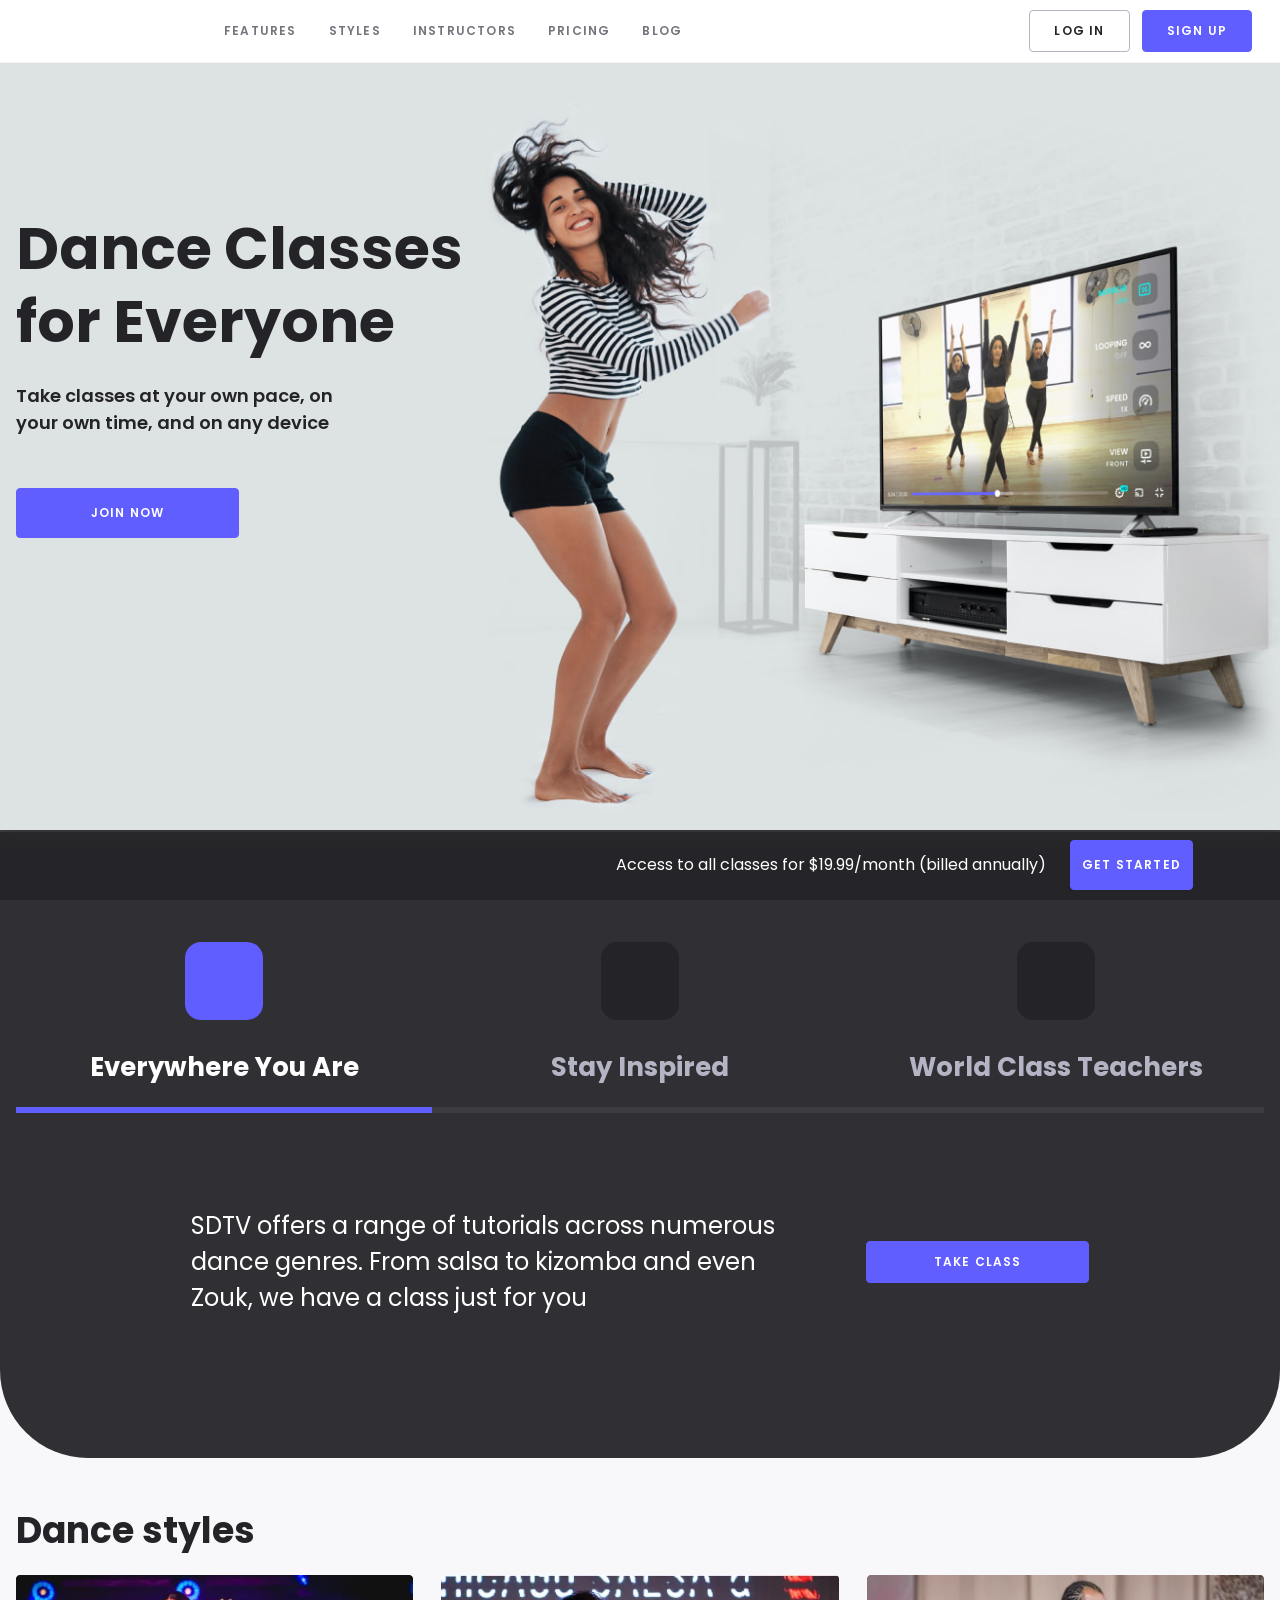
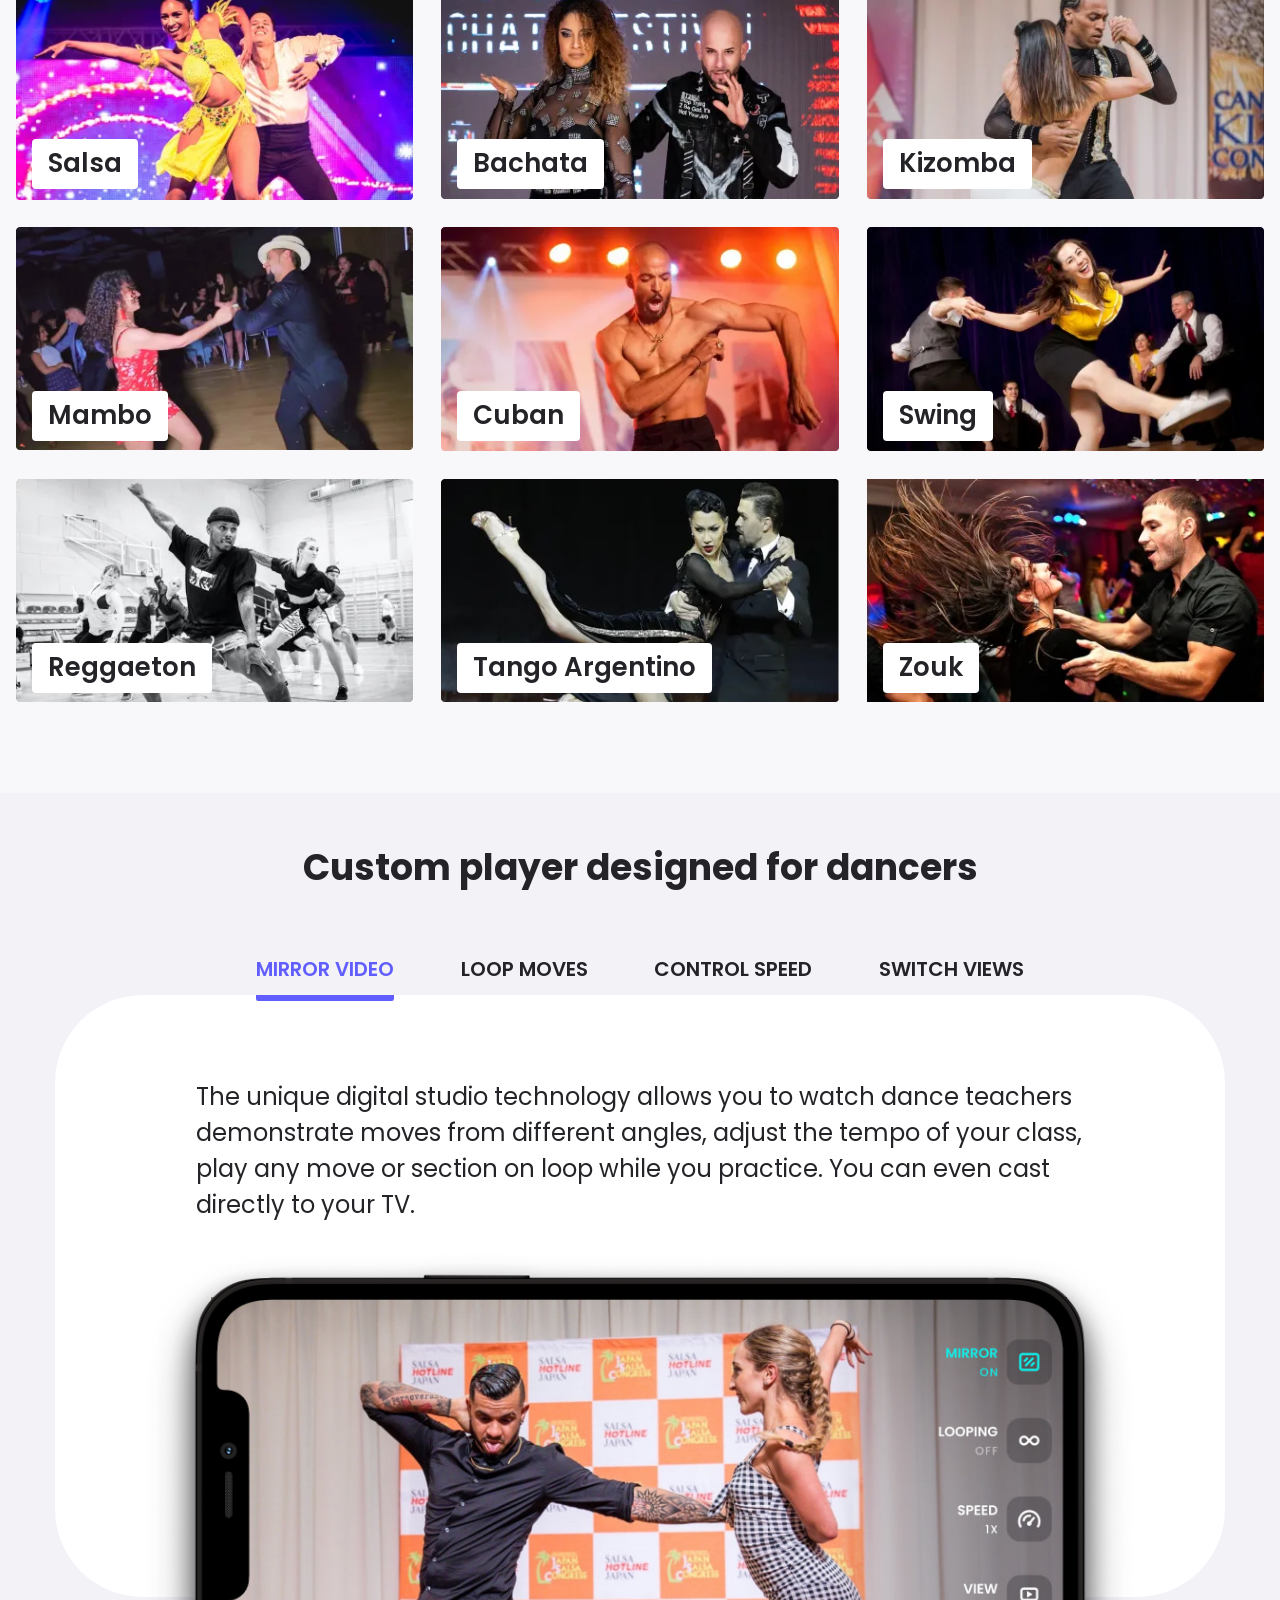
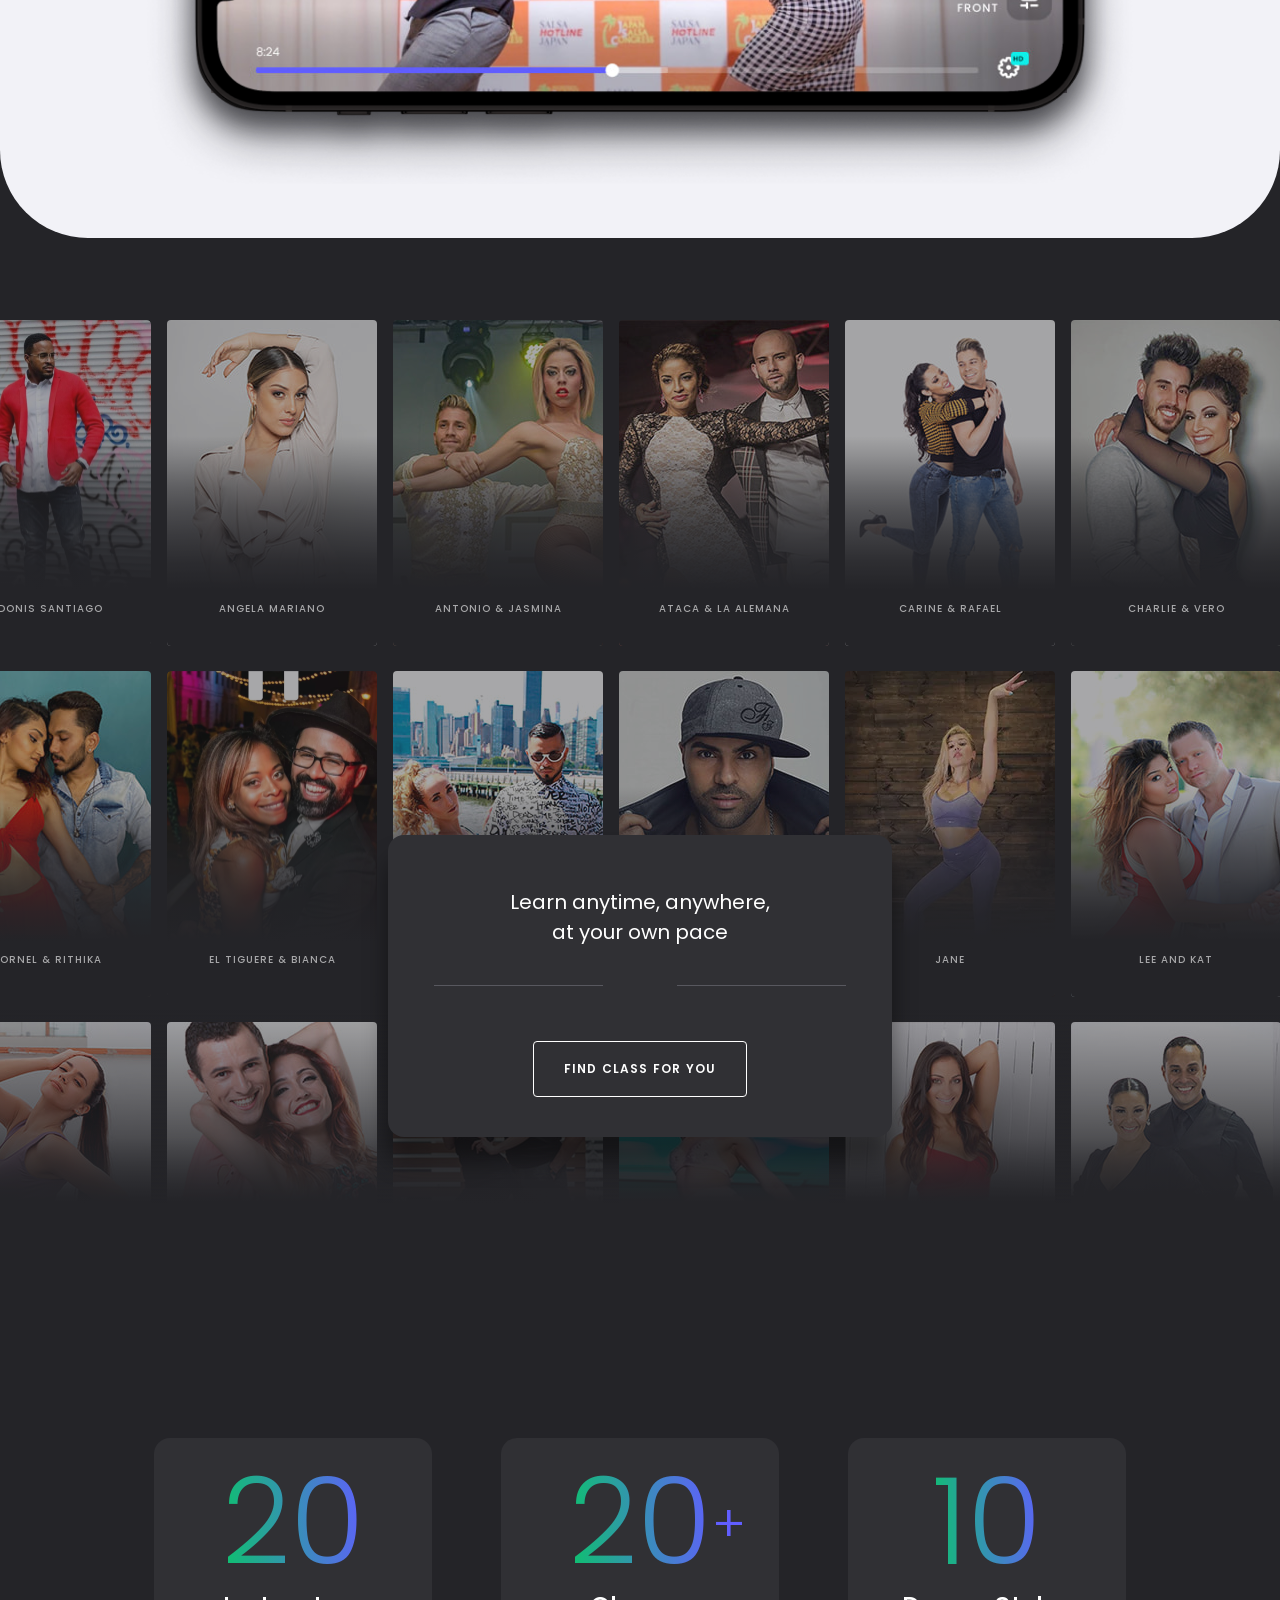
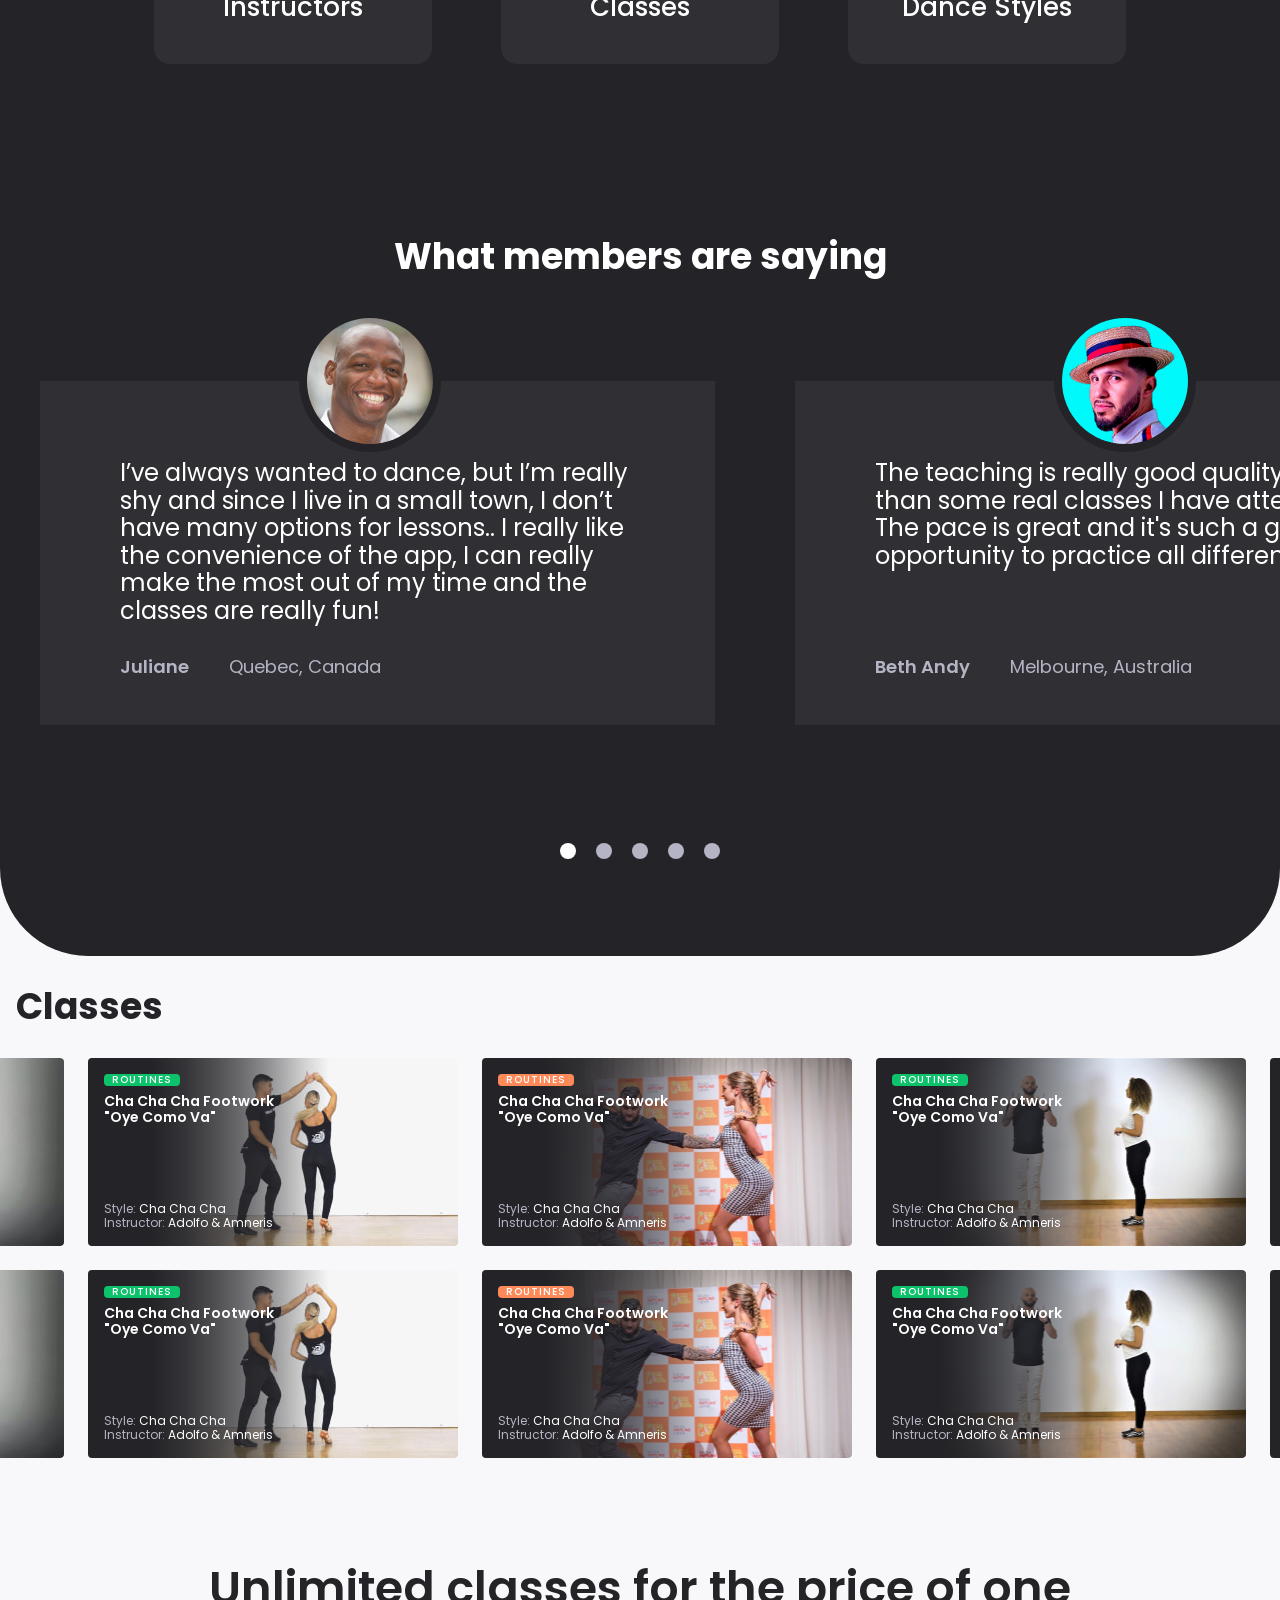
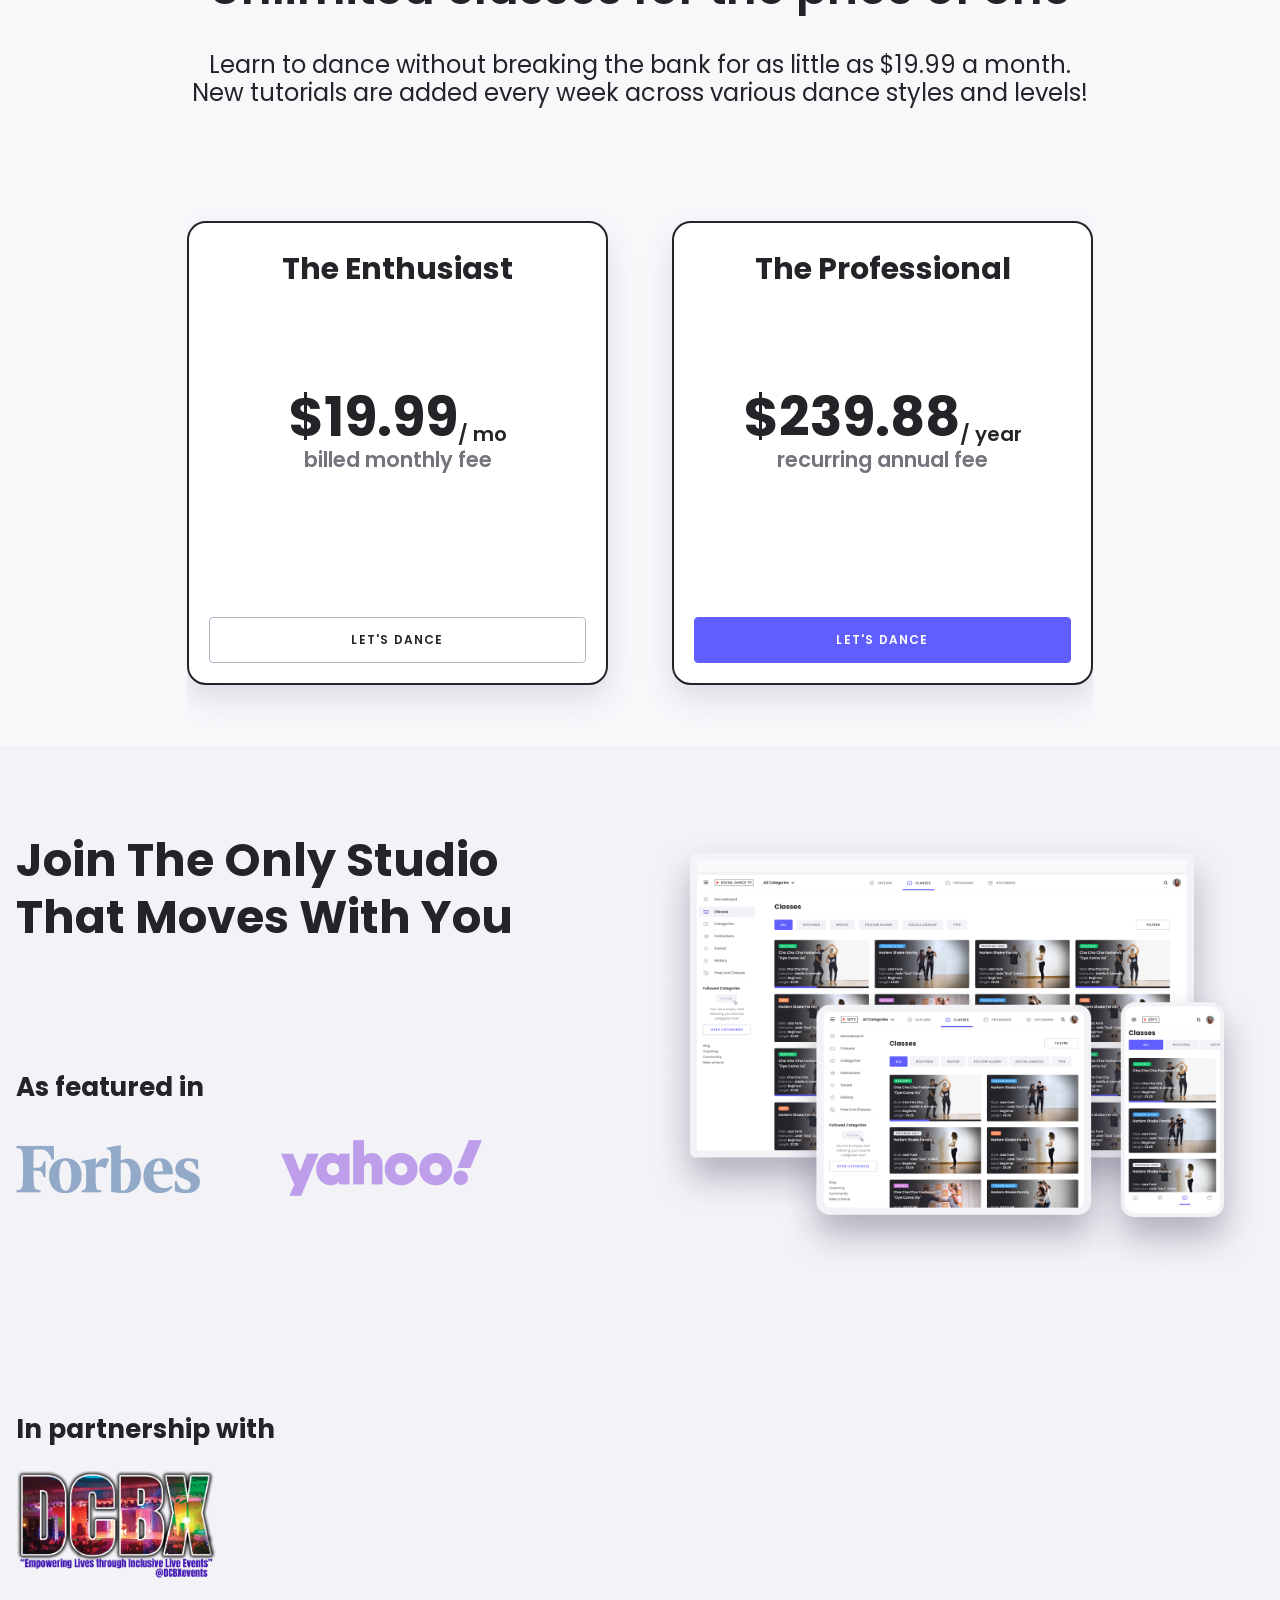
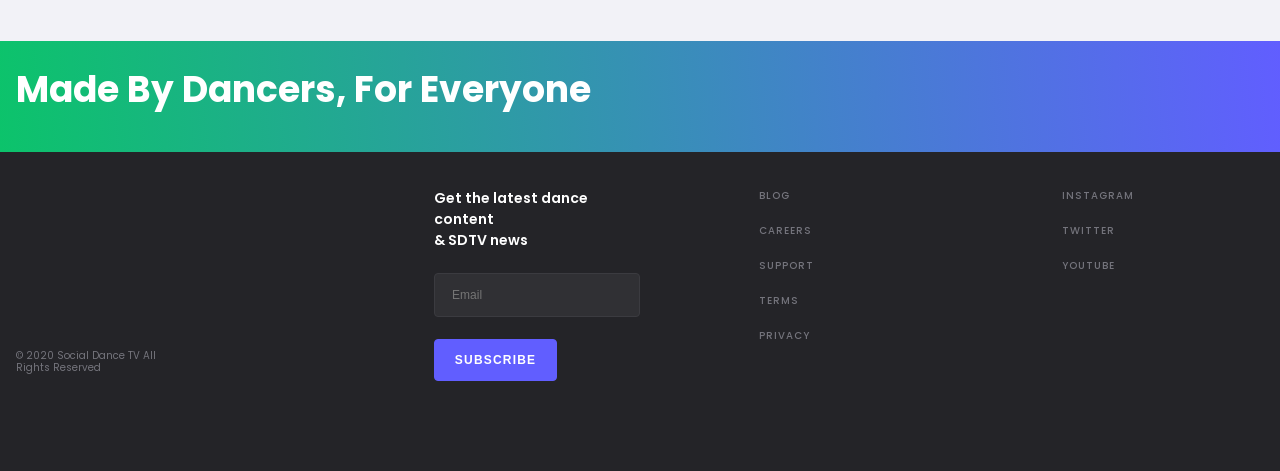
==== commit 29d8e0a2: "Updates" ====
--- a/index.html
+++ b/index.html
@@ -1 +1 @@
-<!DOCTYPE html><html class="page" lang="en"><head><meta charset="UTF-8"><meta http-equiv="X-UA-Compatible" content="IE=edge"><meta name="viewport" content="width=device-width, initial-scale=1.0"><title>Social Dance TV</title><link rel="preconnect" href="https://fonts.gstatic.com"><link rel="stylesheet" href="https://fonts.googleapis.com/css2?family=Poppins:wght@300;600;700&amp;display=swap"><link rel="stylesheet" href="css/style.css"><link href="https://unpkg.com/aos@2.3.1/dist/aos.css" rel="stylesheet"><link rel="icon" href="/favicon.ico"><link rel="icon" href="/icon.svg" type="image/svg+xml"><link rel="apple-touch-icon" href="/apple-touch-icon.png"></head><body><header class="page-header"><div class="page-header__wrapper container"><a class="page-header__logo" href="/"><svg width="152" height="25" fill="currentColor" aria-labelledby="logo-title"><title id="logo-title">Social Dance TV Logo</title><use xlink:href="icons.svg#logo-horizontal"></use></svg></a><button class="page-header__toggler" type="button" aria-expanded="false" aria-controls="main-nav"><svg class="page-header__toggler-icon" role="img" focusable="false" aria-hidden="true" width="18" height="12"><use class="page-header__toggler-icon-menu" xlink:href="icons.svg#burger-menu"></use><use class="page-header__toggler-icon-close" xlink:href="icons.svg#close" width="10" height="10" x="4" y="1"></use></svg></button><nav class="main-nav main-nav--hide page-header__nav" id="main-nav"><ul class="main-nav__list"><li class="main-nav__item"><a class="main-nav__link" href="#features">Features</a></li><li class="main-nav__item"><a class="main-nav__link" href="#styles">Styles</a></li><li class="main-nav__item"><a class="main-nav__link" href="#instructors">Instructors</a></li><li class="main-nav__item"><a class="main-nav__link" href="#pricing">Pricing</a></li><li class="main-nav__item"><a class="main-nav__link" href="/blog">Blog</a></li></ul><ul class="main-nav__list main-nav__list--cta"><li><a class="button button--white main-nav__btn" href="https://app.socialdancetv.com/login?gr=1">Log in</a></li><li><a class="button main-nav__btn" href="https://app.socialdancetv.com/signup/1?gr=1">Sign up</a></li></ul></nav></div></header><main class="page-main" id="wrap"><section class="intro" id="intro"><div class="intro__wrapper container"><h1 class="intro__title">Dance Classes for Everyone</h1><p class="intro__subtitle">Take classes at your own pace, on your own time, and on any device</p><a class="button intro__cta" href="https://app.socialdancetv.com/signup/1?gr=1">Join Now</a></div></section><article class="banner" id="banner"><div class="banner__wrapper container"><p class="banner__text">Access to all classes for $19.99/month (billed annually)</p><a class="button banner__link" href="https://app.socialdancetv.com/signup/1?gr=1">Get started</a></div></article><article class="features" data-aos="fade" data-aos-duration="2000" id="features"><h2 class="visually-hidden">Features</h2><div class="features__wrapper container slider"><ul class="features__tablist slider__tablist" role="tablist"><li class="features__presentation" role="presentation"><a class="features__tab slider__tab" href="#everywhere" role="tab" title="Everywhere You Are"><svg class="features__icon features__icon--presentation" role="img" focusable="false" aria-hidden="true" width="78" height="78" fill="currentColor"><use xlink:href="icons.svg#local"></use></svg>Everywhere You Are</a></li><li class="features__presentation" role="presentation"><a class="features__tab slider__tab" href="#inspired" role="tab" title="Stay Inspired"><svg class="features__icon features__icon--presentation" role="img" focusable="false" aria-hidden="true" width="78" height="78" fill="currentColor"><use xlink:href="icons.svg#carousel-video"></use></svg>Stay Inspired</a></li><li class="features__presentation" role="presentation"><a class="features__tab slider__tab" href="#teachers" role="tab" title="World Class Teachers"><svg class="features__icon features__icon--presentation" role="img" focusable="false" aria-hidden="true" width="78" height="78" fill="currentColor"><use xlink:href="icons.svg#earth"></use></svg>World Class Teachers</a></li></ul><div class="features__sections slider__wrapper"><section class="features__section slider__slide" id="everywhere"><h3 class="features__title"><svg class="features__icon features__icon--section" role="img" focusable="false" aria-hidden="true" width="78" height="78" fill="currentColor"><use xlink:href="icons.svg#local" width="48" height="48"></use></svg>Everywhere You Are</h3><p class="features__text">SDTV offers a range of tutorials across numerous dance genres. From salsa to kizomba and even Zouk, we have a class just for you</p><a class="button features__cta" href="#">Take class</a></section><section class="features__section slider__slide" id="inspired"><h3 class="features__title"><svg class="features__icon features__icon--section" role="img" focusable="false" aria-hidden="true" width="78" height="78" fill="currentColor"><use xlink:href="icons.svg#carousel-video" width="48" height="48"></use></svg>Stay Inspired</h3><p class="features__text">SDTV offers a range of tutorials across numerous dance genres. From ballet to hip-hop and even Bollywood, we have a class just for you</p><a class="button features__cta" href="#">Take class</a></section><section class="features__section slider__slide" id="teachers"><h3 class="features__title"><svg class="features__icon features__icon--section" role="img" focusable="false" aria-hidden="true" width="78" height="78" fill="currentColor"><use xlink:href="icons.svg#earth" width="48" height="48"></use></svg>World Class Teachers</h3><p class="features__text">SDTV offers a range of tutorials across numerous dance genres. From ballet to hip-hop and even Bollywood, we have a class just for you</p><a class="button features__cta" href="#">Take class</a></section></div></div></article><section class="dance-styles container slider" data-aos="fade" data-aos-duration="2000" id="styles"><h2 class="dance-styles__title">Dance styles</h2><p class="dance-styles__subtitle">Learn moves, skills, and full routines in a range of popular styles.</p><ul class="dance-styles__styles slider__wrapper"><li class="dance-styles__style slider__slide"><a class="figure figure--video" href="#salsa"><picture class="figure__poster"><source srcset="./img/main/styles/salsa-mob.webp 227w, ./img/main/styles/salsa.webp 418w" sizes="(max-width: 720px) 227px, 418px" type="image/webp"><img class="figure__image" src="./img/main/styles/salsa.jpg" alt="Salsa photo" srcset="./img/main/styles/salsa-mob.jpg 227w, ./img/main/styles/salsa.jpg 418w" sizes="(max-width: 720px) 227px, 418px"></picture><video class="figure__video" muted><source src="./video/salsa.mp4" type="video/mp4"></video><h3 class="figure__caption">Salsa</h3></a></li><li class="dance-styles__style slider__slide"><a class="figure figure--video" href="#bachata"><picture class="figure__poster"><source srcset="./img/main/styles/bachata-mob.webp 227w, ./img/main/styles/bachata.webp 418w" sizes="(max-width: 720px) 227px, 418px" type="image/webp"><img class="figure__image" src="./img/main/styles/bachata.jpg" alt="Bachata photo" srcset="./img/main/styles/bachata-mob.jpg 227w, ./img/main/styles/bachata.jpg 418w" sizes="(max-width: 720px) 227px, 418px"></picture><video class="figure__video" muted><source src="./video/bachata.mp4" type="video/mp4"></video><h3 class="figure__caption">Bachata</h3></a></li><li class="dance-styles__style slider__slide"><a class="figure figure--video" href="#kizomba"><picture class="figure__poster"><source srcset="./img/main/styles/kizomba-mob.webp 227w, ./img/main/styles/kizomba.webp 418w" sizes="(max-width: 720px) 227px, 418px" type="image/webp"><img class="figure__image" src="./img/main/styles/kizomba.jpg" alt="Kizomba photo" srcset="./img/main/styles/kizomba-mob.jpg 227w, ./img/main/styles/kizomba.jpg 418w" sizes="(max-width: 720px) 227px, 418px"></picture><video class="figure__video" muted><source src="./video/kizomba.mp4" type="video/mp4"></video><h3 class="figure__caption">Kizomba</h3></a></li><li class="dance-styles__style slider__slide"><a class="figure figure--video" href="#mambo"><picture class="figure__poster"><source srcset="./img/main/styles/mambo-mob.webp 227w, ./img/main/styles/mambo.webp 418w" sizes="(max-width: 720px) 227px, 418px" type="image/webp"><img class="figure__image" src="./img/main/styles/mambo.jpg" alt="Mambo photo" srcset="./img/main/styles/mambo-mob.jpg 227w, ./img/main/styles/mambo.jpg 418w" sizes="(max-width: 720px) 227px, 418px"></picture><video class="figure__video" muted><source src="./video/mambo.mp4" type="video/mp4"></video><h3 class="figure__caption">Mambo</h3></a></li><li class="dance-styles__style slider__slide"><a class="figure figure--video" href="#cuban"><picture class="figure__poster"><source srcset="./img/main/styles/cuban-mob.webp 227w, ./img/main/styles/cuban.webp 418w" sizes="(max-width: 720px) 227px, 418px" type="image/webp"><img class="figure__image" src="./img/main/styles/cuban.jpg" alt="Cuban photo" srcset="./img/main/styles/cuban-mob.jpg 227w, ./img/main/styles/cuban.jpg 418w" sizes="(max-width: 720px) 227px, 418px"></picture><video class="figure__video" muted><source src="./video/cuban.mp4" type="video/mp4"></video><h3 class="figure__caption">Cuban</h3></a></li><li class="dance-styles__style slider__slide"><a class="figure figure--video" href="#swing"><picture class="figure__poster"><source srcset="./img/main/styles/swing-mob.webp 227w, ./img/main/styles/swing.webp 418w" sizes="(max-width: 720px) 227px, 418px" type="image/webp"><img class="figure__image" src="./img/main/styles/swing.jpg" alt="Swing photo" srcset="./img/main/styles/swing-mob.jpg 227w, ./img/main/styles/swing.jpg 418w" sizes="(max-width: 720px) 227px, 418px"></picture><video class="figure__video" muted><source src="./video/swing.mp4" type="video/mp4"></video><h3 class="figure__caption">Swing</h3></a></li><li class="dance-styles__style slider__slide"><a class="figure figure--video" href="#reggaeton"><picture class="figure__poster"><source srcset="./img/main/styles/reggaeton-mob.webp 227w, ./img/main/styles/reggaeton.webp 418w" sizes="(max-width: 720px) 227px, 418px" type="image/webp"><img class="figure__image" src="./img/main/styles/reggaeton.jpg" alt="Reggaeton photo" srcset="./img/main/styles/reggaeton-mob.jpg 227w, ./img/main/styles/reggaeton.jpg 418w" sizes="(max-width: 720px) 227px, 418px"></picture><video class="figure__video" muted><source src="./video/reggaeton.mp4" type="video/mp4"></video><h3 class="figure__caption">Reggaeton</h3></a></li><li class="dance-styles__style slider__slide"><a class="figure figure--video" href="#tango_argentino"><picture class="figure__poster"><source srcset="./img/main/styles/tango_argentino-mob.webp 227w, ./img/main/styles/tango_argentino.webp 418w" sizes="(max-width: 720px) 227px, 418px" type="image/webp"><img class="figure__image" src="./img/main/styles/tango_argentino.jpg" alt="Tango Argentino photo" srcset="./img/main/styles/tango_argentino-mob.jpg 227w, ./img/main/styles/tango_argentino.jpg 418w" sizes="(max-width: 720px) 227px, 418px"></picture><video class="figure__video" muted><source src="./video/tango_argentino.mp4" type="video/mp4"></video><h3 class="figure__caption">Tango Argentino</h3></a></li><li class="dance-styles__style slider__slide"><a class="figure figure--video" href="#zouk"><picture class="figure__poster"><source srcset="./img/main/styles/zouk-mob.webp 227w, ./img/main/styles/zouk.webp 418w" sizes="(max-width: 720px) 227px, 418px" type="image/webp"><img class="figure__image" src="./img/main/styles/zouk.jpg" alt="Zouk photo" srcset="./img/main/styles/zouk-mob.jpg 227w, ./img/main/styles/zouk.jpg 418w" sizes="(max-width: 720px) 227px, 418px"></picture><video class="figure__video" muted><source src="./video/zouk.mp4" type="video/mp4"></video><h3 class="figure__caption">Zouk</h3></a></li></ul><aside class="dance-styles__buttons"><button class="slider__button" type="button" title="Previous slide" data-direction="prev"><svg class="slider__button-icon" role="img" focusable="false" aria-hidden="true" width="7" height="12" fill="currentColor"><use xlink:href="icons.svg#arrow-left"></use></svg></button><button class="slider__button" type="button" title="Next slide" data-direction="next"><svg class="slider__button-icon" role="img" focusable="false" aria-hidden="true" width="7" height="12" fill="currentColor"><use xlink:href="icons.svg#arrow-right"></use></svg></button></aside></section><!--include ./includes/home/cta-section1--><section class="custom-player" data-aos="fade" data-aos-duration="2000" id="custom-player"><div class="custom-player__wrapper container"><h2 class="custom-player__title">Custom player designed for dancers</h2><ul class="tablist custom-player__tablist" role="tablist"><li class="tablist__presentation" role="presentation"><a class="tablist__tab tablist__tab--active" role="tab" href="#mirror-video" aria-selected="true">Mirror video</a></li><li class="tablist__presentation" role="presentation"><a class="tablist__tab" role="tab" href="#loop-moves">Loop moves</a></li><li class="tablist__presentation" role="presentation"><a class="tablist__tab" role="tab" href="#control-speed">Control speed</a></li><li class="tablist__presentation" role="presentation"><a class="tablist__tab" role="tab" href="#switch-views">Switch views</a></li></ul><figure class="custom-player__figure" role="tabpanel" id="mirror-video"><div class="custom-player__border" data-aos="fade-down"><picture class="custom-player__pic"><source src="./img/main/mob-program.webp" type="image/wepb"><img src="./img/main/mob-program.jpg" alt="Mirror video" width="899" height="415"></picture></div><figcaption class="custom-player__caption"><h3 class="visually-hidden">Mirror video</h3><svg class="custom-player__icon" role="img" focusable="false" aria-hidden="true" fill="rgba(97,94,255,0.08)" width="202.5" height="180"><use xlink:href="icons.svg#mirror"></use></svg><p>The unique digital studio technology allows you to watch dance teachers demonstrate moves from different angles, adjust the tempo of&nbsp;your class, play any move or section on loop while you practice. You&nbsp;can even cast directly to your TV.</p></figcaption></figure><figure class="custom-player__figure" role="tabpanel" hidden id="loop-moves"><div class="custom-player__border" data-aos="fade-down"><picture class="custom-player__pic"><source src="./img/main/mob-program.webp" type="image/wepb"><img src="./img/main/mob-program.jpg" alt="Loop moves" width="899" height="415"></picture></div><figcaption class="custom-player__caption"><h3 class="visually-hidden">Loop moves</h3><svg class="custom-player__icon" role="img" focusable="false" aria-hidden="true" fill="rgba(97,94,255,0.08)" width="202.5" height="180"><use xlink:href="icons.svg#infinity"></use></svg><p>The unique digital studio technology allows you to watch dance teachers demonstrate moves from different angles, adjust the tempo of&nbsp;your class, play any move or section on loop while you practice. You&nbsp;can even cast directly to your TV.</p></figcaption></figure><figure class="custom-player__figure" role="tabpanel" hidden id="control-speed"><div class="custom-player__border" data-aos="fade-down"><picture class="custom-player__pic"><source src="./img/main/mob-program.webp" type="image/wepb"><img src="./img/main/mob-program.jpg" alt="Control speed" width="899" height="415"></picture></div><figcaption class="custom-player__caption"><h3 class="visually-hidden">Control speed</h3><svg class="custom-player__icon" role="img" focusable="false" aria-hidden="true" fill="rgba(97,94,255,0.08)" width="202.5" height="180"><use xlink:href="icons.svg#speed"></use></svg><p>The unique digital studio technology allows you to watch dance teachers demonstrate moves from different angles, adjust the tempo of&nbsp;your class, play any move or section on loop while you practice. You&nbsp;can even cast directly to your TV.</p></figcaption></figure><figure class="custom-player__figure" role="tabpanel" hidden id="switch-views"><div class="custom-player__border" data-aos="fade-down"><picture class="custom-player__pic"><source src="./img/main/mob-program.webp" type="image/wepb"><img src="./img/main/mob-program.jpg" alt="Switch views" width="899" height="415"></picture></div><figcaption class="custom-player__caption"><h3 class="visually-hidden">Switch views</h3><svg class="custom-player__icon" role="img" focusable="false" aria-hidden="true" fill="rgba(97,94,255,0.08)" width="202.5" height="180"><use xlink:href="icons.svg#view"></use></svg><p>The unique digital studio technology allows you to watch dance teachers demonstrate moves from different angles, adjust the tempo of&nbsp;your class, play any move or section on loop while you practice. You&nbsp;can even cast directly to your TV.</p></figcaption></figure></div></section><section class="instructors" data-aos="fade" data-aos-duration="2000" id="instructors"><h2 class="instructors__title">New classes added every month.</h2><ul class="instructors__list"><li class="instructors__instructor"><picture class="instructors__photo"><source srcset="./img/main/teachers/Adonis Santiago.webp" type="image/webp"><img src="./img/main/teachers/Adonis Santiago.jpg" alt="{&quot;item&quot;:&quot;Adonis Santiago&quot;}" width="210" height="326"></picture><p class="instructors__name">Adonis Santiago</p></li><li class="instructors__instructor"><picture class="instructors__photo"><source srcset="./img/main/teachers/Angela Mariano.webp" type="image/webp"><img src="./img/main/teachers/Angela Mariano.jpg" alt="{&quot;item&quot;:&quot;Angela Mariano&quot;}" width="210" height="326"></picture><p class="instructors__name">Angela Mariano</p></li><li class="instructors__instructor"><picture class="instructors__photo"><source srcset="./img/main/teachers/Antonio &amp; Jasmina.webp" type="image/webp"><img src="./img/main/teachers/Antonio &amp; Jasmina.jpg" alt="{&quot;item&quot;:&quot;Antonio &amp; Jasmina&quot;}" width="210" height="326"></picture><p class="instructors__name">Antonio &amp; Jasmina</p></li><li class="instructors__instructor"><picture class="instructors__photo"><source srcset="./img/main/teachers/Ataca &amp; La Alemana.webp" type="image/webp"><img src="./img/main/teachers/Ataca &amp; La Alemana.jpg" alt="{&quot;item&quot;:&quot;Ataca &amp; La Alemana&quot;}" width="210" height="326"></picture><p class="instructors__name">Ataca &amp; La Alemana</p></li><li class="instructors__instructor"><picture class="instructors__photo"><source srcset="./img/main/teachers/Carine &amp; Rafael.webp" type="image/webp"><img src="./img/main/teachers/Carine &amp; Rafael.jpg" alt="{&quot;item&quot;:&quot;Carine &amp; Rafael&quot;}" width="210" height="326"></picture><p class="instructors__name">Carine &amp; Rafael</p></li><li class="instructors__instructor"><picture class="instructors__photo"><source srcset="./img/main/teachers/Charlie &amp; Vero.webp" type="image/webp"><img src="./img/main/teachers/Charlie &amp; Vero.jpg" alt="{&quot;item&quot;:&quot;Charlie &amp; Vero&quot;}" width="210" height="326"></picture><p class="instructors__name">Charlie &amp; Vero</p></li><li class="instructors__instructor"><picture class="instructors__photo"><source srcset="./img/main/teachers/Chiara Tofani.webp" type="image/webp"><img src="./img/main/teachers/Chiara Tofani.jpg" alt="{&quot;item&quot;:&quot;Chiara Tofani&quot;}" width="210" height="326"></picture><p class="instructors__name">Chiara Tofani</p></li><li class="instructors__instructor"><picture class="instructors__photo"><source srcset="./img/main/teachers/Cornel &amp; Rithika.webp" type="image/webp"><img src="./img/main/teachers/Cornel &amp; Rithika.jpg" alt="{&quot;item&quot;:&quot;Cornel &amp; Rithika&quot;}" width="210" height="326"></picture><p class="instructors__name">Cornel &amp; Rithika</p></li><li class="instructors__instructor"><picture class="instructors__photo"><source srcset="./img/main/teachers/El Tiguere &amp; Bianca.webp" type="image/webp"><img src="./img/main/teachers/El Tiguere &amp; Bianca.jpg" alt="{&quot;item&quot;:&quot;El Tiguere &amp; Bianca&quot;}" width="210" height="326"></picture><p class="instructors__name">El Tiguere &amp; Bianca</p></li><li class="instructors__instructor"><picture class="instructors__photo"><source srcset="./img/main/teachers/Ernesto &amp; Denisse.webp" type="image/webp"><img src="./img/main/teachers/Ernesto &amp; Denisse.jpg" alt="{&quot;item&quot;:&quot;Ernesto &amp; Denisse&quot;}" width="210" height="326"></picture><p class="instructors__name">Ernesto &amp; Denisse</p></li><li class="instructors__instructor"><picture class="instructors__photo"><source srcset="./img/main/teachers/Fadi Fusion.webp" type="image/webp"><img src="./img/main/teachers/Fadi Fusion.jpg" alt="{&quot;item&quot;:&quot;Fadi Fusion&quot;}" width="210" height="326"></picture><p class="instructors__name">Fadi Fusion</p></li><li class="instructors__instructor"><picture class="instructors__photo"><source srcset="./img/main/teachers/Jane.webp" type="image/webp"><img src="./img/main/teachers/Jane.jpg" alt="{&quot;item&quot;:&quot;Jane&quot;}" width="210" height="326"></picture><p class="instructors__name">Jane</p></li><li class="instructors__instructor"><picture class="instructors__photo"><source srcset="./img/main/teachers/Lee and Kat.webp" type="image/webp"><img src="./img/main/teachers/Lee and Kat.jpg" alt="{&quot;item&quot;:&quot;Lee and Kat&quot;}" width="210" height="326"></picture><p class="instructors__name">Lee and Kat</p></li><li class="instructors__instructor"><picture class="instructors__photo"><source srcset="./img/main/teachers/Marck &amp; Melyssa.webp" type="image/webp"><img src="./img/main/teachers/Marck &amp; Melyssa.jpg" alt="{&quot;item&quot;:&quot;Marck &amp; Melyssa&quot;}" width="210" height="326"></picture><p class="instructors__name">Marck &amp; Melyssa</p></li><li class="instructors__instructor"><picture class="instructors__photo"><source srcset="./img/main/teachers/Mia Noel.webp" type="image/webp"><img src="./img/main/teachers/Mia Noel.jpg" alt="{&quot;item&quot;:&quot;Mia Noel&quot;}" width="210" height="326"></picture><p class="instructors__name">Mia Noel</p></li><li class="instructors__instructor"><picture class="instructors__photo"><source srcset="./img/main/teachers/Paulo &amp; Luiza.webp" type="image/webp"><img src="./img/main/teachers/Paulo &amp; Luiza.jpg" alt="{&quot;item&quot;:&quot;Paulo &amp; Luiza&quot;}" width="210" height="326"></picture><p class="instructors__name">Paulo &amp; Luiza</p></li><li class="instructors__instructor"><picture class="instructors__photo"><source srcset="./img/main/teachers/Rodrigo &amp; Asya.webp" type="image/webp"><img src="./img/main/teachers/Rodrigo &amp; Asya.jpg" alt="{&quot;item&quot;:&quot;Rodrigo &amp; Asya&quot;}" width="210" height="326"></picture><p class="instructors__name">Rodrigo &amp; Asya</p></li><li class="instructors__instructor"><picture class="instructors__photo"><source srcset="./img/main/teachers/Scarlett Medrano.webp" type="image/webp"><img src="./img/main/teachers/Scarlett Medrano.jpg" alt="{&quot;item&quot;:&quot;Scarlett Medrano&quot;}" width="210" height="326"></picture><p class="instructors__name">Scarlett Medrano</p></li><li class="instructors__instructor"><picture class="instructors__photo"><source srcset="./img/main/teachers/Shani Talmor.webp" type="image/webp"><img src="./img/main/teachers/Shani Talmor.jpg" alt="{&quot;item&quot;:&quot;Shani Talmor&quot;}" width="210" height="326"></picture><p class="instructors__name">Shani Talmor</p></li><li class="instructors__instructor"><picture class="instructors__photo"><source srcset="./img/main/teachers/Tito &amp; Tamara.webp" type="image/webp"><img src="./img/main/teachers/Tito &amp; Tamara.jpg" alt="{&quot;item&quot;:&quot;Tito &amp; Tamara&quot;}" width="210" height="326"></picture><p class="instructors__name">Tito &amp; Tamara</p></li><li class="instructors__instructor"><picture class="instructors__photo"><source srcset="./img/main/teachers/Vanessa Lacedonia.webp" type="image/webp"><img src="./img/main/teachers/Vanessa Lacedonia.jpg" alt="{&quot;item&quot;:&quot;Vanessa Lacedonia&quot;}" width="210" height="326"></picture><p class="instructors__name">Vanessa Lacedonia</p></li></ul><div class="instructors__cta-block"><p class="instructors__cta-text">Learn anytime, anywhere, <br> at your own pace</p><span class="instructors__cta-icon"><svg role="img" focusable="false" aria-hidden="true" width="32" height="32" fill="#B4B4C4"><use xlink:href="icons.svg#book"></use></svg></span><a class="instructors__cta-btn button button--border" href="#find-classes">Find class for you</a></div><table class="advantages" data-aos="fade" data-aos-duration="2000" id="advantages"><caption class="visually-hidden">Advantages</caption><tbody class="advantages__body"><tr class="advantages__row"><th class="advantages__title">Instructors</th><td class="advantages__value"><span data-animation="increase-number">20</span></td></tr><tr class="advantages__row"><th class="advantages__title">Classes</th><td class="advantages__value"><span data-animation="increase-number">90</span><span class="advantages__sub">+</span></td></tr><tr class="advantages__row"><th class="advantages__title">Dance Styles</th><td class="advantages__value"><span data-animation="increase-number">10</span></td></tr></tbody></table></section><section class="reviews" data-aos="fade" data-aos-duration="2000" id="reviews"><h2 class="reviews__title container">What members are saying</h2><div class="reviews__wrapper slider"><ul class="reviews__tablist slider__tablist" role="tablist"><li class="reviews__presentation" role="presentation"><a class="reviews__tab slider__tab" href="#review1" role="tab" title="Go to 1 review"></a></li><li class="reviews__presentation" role="presentation"><a class="reviews__tab slider__tab" href="#review2" role="tab" title="Go to 2 review"></a></li><li class="reviews__presentation" role="presentation"><a class="reviews__tab slider__tab" href="#review3" role="tab" title="Go to 3 review"></a></li><li class="reviews__presentation" role="presentation"><a class="reviews__tab slider__tab" href="#review4" role="tab" title="Go to 4 review"></a></li><li class="reviews__presentation" role="presentation"><a class="reviews__tab slider__tab" href="#review5" role="tab" title="Go to 5 review"></a></li></ul><div class="reviews__list slider__wrapper"><article class="review slider__slide" id="review1"><div class="review__wrapper"><svg class="review__icon" role="img" focusable="false" aria-hidden="true" width="59" height="41" fill="#615EFF"><use xlink:href="icons.svg#quote"></use></svg><img class="review__photo" src="./img/main/comments/1.jpg" width="142" height="142" alt="Jane Smith"><blockquote class="review__quote">I’ve always wanted to dance, but I’m really shy and since I live in a small town, I don’t have many options for lessons.. I really like the convenience of the app, I can really make the most out of my time and the classes are really fun!</blockquote><p class="review__footer"><span class="review__author">Juliane</span><span>Quebec, Canada</span></p></div></article><article class="review slider__slide" id="review2"><div class="review__wrapper"><svg class="review__icon" role="img" focusable="false" aria-hidden="true" width="59" height="41" fill="#615EFF"><use xlink:href="icons.svg#quote"></use></svg><img class="review__photo" src="./img/main/comments/2.jpg" width="142" height="142" alt="Jane Smith"><blockquote class="review__quote">The teaching is really good quality, better than some real classes I have attended. The pace is great and it's such a great opportunity to practice all different styles!</blockquote><p class="review__footer"><span class="review__author">Beth Andy</span><span>Melbourne, Australia</span></p></div></article><article class="review slider__slide" id="review3"><div class="review__wrapper"><svg class="review__icon" role="img" focusable="false" aria-hidden="true" width="59" height="41" fill="#615EFF"><use xlink:href="icons.svg#quote"></use></svg><img class="review__photo" src="./img/main/comments/3.jpg" width="142" height="142" alt="Jane Smith"><blockquote class="review__quote">I am thrilled with quality of teaching and explaining. Besides, technical features make the course rrrrrrrreally helpful: mirror, looping, speed adjusting, back view. Before I was just learning with videos in youtube. The difference is huge.</blockquote><p class="review__footer"><span class="review__author">Michael</span><span>Uppsala, Sweden</span></p></div></article><article class="review slider__slide" id="review4"><div class="review__wrapper"><svg class="review__icon" role="img" focusable="false" aria-hidden="true" width="59" height="41" fill="#615EFF"><use xlink:href="icons.svg#quote"></use></svg><img class="review__photo" src="./img/main/comments/4.jpg" width="142" height="142" alt="Jane Smith"><blockquote class="review__quote">I really like the variety. There is a huge amount of classes on all levels, beginner to advanced, and it will take a long time until you have no more classes to take.</blockquote><p class="review__footer"><span class="review__author">Irina</span><span>Russia</span></p></div></article><article class="review slider__slide" id="review5"><div class="review__wrapper"><svg class="review__icon" role="img" focusable="false" aria-hidden="true" width="59" height="41" fill="#615EFF"><use xlink:href="icons.svg#quote"></use></svg><img class="review__photo" src="./img/main/comments/5.jpg" width="142" height="142" alt="Jane Smith"><blockquote class="review__quote">I’ve always wanted to dance, but I’m really shy and since I live in a small town, I don’t have many options for lessons.. I really like the convenience of the app, I can really make the most out of my time and the classes are really fun!</blockquote><p class="review__footer"><span class="review__author">Jane Smith</span><span>USA</span></p></div></article></div></div></section><section class="classes" data-aos="fade" data-aos-duration="2000" id="classes"><div class="classes__wrapper container"><h2>Classes</h2></div><div class="classes-line-space"><div class="classes-row" id="classes-row-first"><a class="classes-item" href="https://app.socialdancetv.com/signup/1?gr=1"><img class="classes-item__image" src="./img/main/classes/item2.jpg"><div class="classes-item__wrapper"><span class="classes-item__tag--blue classes-item__tag">Routines</span><div class="classes-item__title">Cha Cha Cha Footwork &quot;Oye Como Va&quot;</div><footer class="classes-item__footer"><div class="classes-item-style">Style:&nbsp;<span class="classes-item-style-white">Cha Cha Cha</span></div><div class="classes-item-instructor">Instructor:&nbsp;<span class="classes-item-instructor-white">Adolfo &amp; Amneris</span></div></footer></div></a><a class="classes-item" href="https://app.socialdancetv.com/signup/1?gr=1"><img class="classes-item__image" src="./img/main/classes/item3.jpg"><div class="classes-item__wrapper"><span class="classes-item__tag--purple classes-item__tag">Routines</span><div class="classes-item__title">Cha Cha Cha Footwork &quot;Oye Como Va&quot;</div><footer class="classes-item__footer"><div class="classes-item-style">Style:&nbsp;<span class="classes-item-style-white">Cha Cha Cha</span></div><div class="classes-item-instructor">Instructor:&nbsp;<span class="classes-item-instructor-white">Adolfo &amp; Amneris</span></div></footer></div></a><a class="classes-item" href="https://app.socialdancetv.com/signup/1?gr=1"><img class="classes-item__image" src="./img/main/classes/item4.jpg"><div class="classes-item__wrapper"><span class="classes-item__tag">Routines</span><div class="classes-item__title">Cha Cha Cha Footwork &quot;Oye Como Va&quot;</div><footer class="classes-item__footer"><div class="classes-item-style">Style:&nbsp;<span class="classes-item-style-white">Cha Cha Cha</span></div><div class="classes-item-instructor">Instructor:&nbsp;<span class="classes-item-instructor-white">Adolfo &amp; Amneris</span></div></footer></div></a><a class="classes-item" href="https://app.socialdancetv.com/signup/1?gr=1"><img class="classes-item__image" src="./img/main/classes/item1.jpg"><div class="classes-item__wrapper"><span class="classes-item__tag--orange classes-item__tag">Routines</span><div class="classes-item__title">Cha Cha Cha Footwork &quot;Oye Como Va&quot;</div><footer class="classes-item__footer"><div class="classes-item-style">Style:&nbsp;<span class="classes-item-style-white">Cha Cha Cha</span></div><div class="classes-item-instructor">Instructor:&nbsp;<span class="classes-item-instructor-white">Adolfo &amp; Amneris</span></div></footer></div></a><a class="classes-item" href="https://app.socialdancetv.com/signup/1?gr=1"><img class="classes-item__image" src="./img/main/classes/item2.jpg"><div class="classes-item__wrapper"><span class="classes-item__tag--blue classes-item__tag">Routines</span><div class="classes-item__title">Cha Cha Cha Footwork &quot;Oye Como Va&quot;</div><footer class="classes-item__footer"><div class="classes-item-style">Style:&nbsp;<span class="classes-item-style-white">Cha Cha Cha</span></div><div class="classes-item-instructor">Instructor:&nbsp;<span class="classes-item-instructor-white">Adolfo &amp; Amneris</span></div></footer></div></a><a class="classes-item" href="https://app.socialdancetv.com/signup/1?gr=1"><img class="classes-item__image" src="./img/main/classes/item3.jpg"><div class="classes-item__wrapper"><span class="classes-item__tag--purple classes-item__tag">Routines</span><div class="classes-item__title">Cha Cha Cha Footwork &quot;Oye Como Va&quot;</div><footer class="classes-item__footer"><div class="classes-item-style">Style:&nbsp;<span class="classes-item-style-white">Cha Cha Cha</span></div><div class="classes-item-instructor">Instructor:&nbsp;<span class="classes-item-instructor-white">Adolfo &amp; Amneris</span></div></footer></div></a><a class="classes-item" href="https://app.socialdancetv.com/signup/1?gr=1"><img class="classes-item__image" src="./img/main/classes/item4.jpg"><div class="classes-item__wrapper"><span class="classes-item__tag">Routines</span><div class="classes-item__title">Cha Cha Cha Footwork &quot;Oye Como Va&quot;</div><footer class="classes-item__footer"><div class="classes-item-style">Style:&nbsp;<span class="classes-item-style-white">Cha Cha Cha</span></div><div class="classes-item-instructor">Instructor:&nbsp;<span class="classes-item-instructor-white">Adolfo &amp; Amneris</span></div></footer></div></a><a class="classes-item" href="https://app.socialdancetv.com/signup/1?gr=1"><img class="classes-item__image" src="./img/main/classes/item1.jpg"><div class="classes-item__wrapper"><span class="classes-item__tag--orange classes-item__tag">Routines</span><div class="classes-item__title">Cha Cha Cha Footwork &quot;Oye Como Va&quot;</div><footer class="classes-item__footer"><div class="classes-item-style">Style:&nbsp;<span class="classes-item-style-white">Cha Cha Cha</span></div><div class="classes-item-instructor">Instructor:&nbsp;<span class="classes-item-instructor-white">Adolfo &amp; Amneris</span></div></footer></div></a><a class="classes-item" href="https://app.socialdancetv.com/signup/1?gr=1"><img class="classes-item__image" src="./img/main/classes/item2.jpg"><div class="classes-item__wrapper"><span class="classes-item__tag--blue classes-item__tag">Routines</span><div class="classes-item__title">Cha Cha Cha Footwork &quot;Oye Como Va&quot;</div><footer class="classes-item__footer"><div class="classes-item-style">Style:&nbsp;<span class="classes-item-style-white">Cha Cha Cha</span></div><div class="classes-item-instructor">Instructor:&nbsp;<span class="classes-item-instructor-white">Adolfo &amp; Amneris</span></div></footer></div></a><a class="classes-item" href="https://app.socialdancetv.com/signup/1?gr=1"><img class="classes-item__image" src="./img/main/classes/item3.jpg"><div class="classes-item__wrapper"><span class="classes-item__tag--purple classes-item__tag">Routines</span><div class="classes-item__title">Cha Cha Cha Footwork &quot;Oye Como Va&quot;</div><footer class="classes-item__footer"><div class="classes-item-style">Style:&nbsp;<span class="classes-item-style-white">Cha Cha Cha</span></div><div class="classes-item-instructor">Instructor:&nbsp;<span class="classes-item-instructor-white">Adolfo &amp; Amneris</span></div></footer></div></a></div><div class="classes-row" id="classes-row-second"><a class="classes-item" href="https://app.socialdancetv.com/signup/1?gr=1"><img class="classes-item__image" src="./img/main/classes/item2.jpg"><div class="classes-item__wrapper"><span class="classes-item__tag--blue classes-item__tag">Routines</span><div class="classes-item__title">Cha Cha Cha Footwork &quot;Oye Como Va&quot;</div><footer class="classes-item__footer"><div class="classes-item-style">Style:&nbsp;<span class="classes-item-style-white">Cha Cha Cha</span></div><div class="classes-item-instructor">Instructor:&nbsp;<span class="classes-item-instructor-white">Adolfo &amp; Amneris</span></div></footer></div></a><a class="classes-item" href="https://app.socialdancetv.com/signup/1?gr=1"><img class="classes-item__image" src="./img/main/classes/item3.jpg"><div class="classes-item__wrapper"><span class="classes-item__tag--purple classes-item__tag">Routines</span><div class="classes-item__title">Cha Cha Cha Footwork &quot;Oye Como Va&quot;</div><footer class="classes-item__footer"><div class="classes-item-style">Style:&nbsp;<span class="classes-item-style-white">Cha Cha Cha</span></div><div class="classes-item-instructor">Instructor:&nbsp;<span class="classes-item-instructor-white">Adolfo &amp; Amneris</span></div></footer></div></a><a class="classes-item" href="https://app.socialdancetv.com/signup/1?gr=1"><img class="classes-item__image" src="./img/main/classes/item4.jpg"><div class="classes-item__wrapper"><span class="classes-item__tag">Routines</span><div class="classes-item__title">Cha Cha Cha Footwork &quot;Oye Como Va&quot;</div><footer class="classes-item__footer"><div class="classes-item-style">Style:&nbsp;<span class="classes-item-style-white">Cha Cha Cha</span></div><div class="classes-item-instructor">Instructor:&nbsp;<span class="classes-item-instructor-white">Adolfo &amp; Amneris</span></div></footer></div></a><a class="classes-item" href="https://app.socialdancetv.com/signup/1?gr=1"><img class="classes-item__image" src="./img/main/classes/item1.jpg"><div class="classes-item__wrapper"><span class="classes-item__tag--orange classes-item__tag">Routines</span><div class="classes-item__title">Cha Cha Cha Footwork &quot;Oye Como Va&quot;</div><footer class="classes-item__footer"><div class="classes-item-style">Style:&nbsp;<span class="classes-item-style-white">Cha Cha Cha</span></div><div class="classes-item-instructor">Instructor:&nbsp;<span class="classes-item-instructor-white">Adolfo &amp; Amneris</span></div></footer></div></a><a class="classes-item" href="https://app.socialdancetv.com/signup/1?gr=1"><img class="classes-item__image" src="./img/main/classes/item2.jpg"><div class="classes-item__wrapper"><span class="classes-item__tag--blue classes-item__tag">Routines</span><div class="classes-item__title">Cha Cha Cha Footwork &quot;Oye Como Va&quot;</div><footer class="classes-item__footer"><div class="classes-item-style">Style:&nbsp;<span class="classes-item-style-white">Cha Cha Cha</span></div><div class="classes-item-instructor">Instructor:&nbsp;<span class="classes-item-instructor-white">Adolfo &amp; Amneris</span></div></footer></div></a><a class="classes-item" href="https://app.socialdancetv.com/signup/1?gr=1"><img class="classes-item__image" src="./img/main/classes/item3.jpg"><div class="classes-item__wrapper"><span class="classes-item__tag--purple classes-item__tag">Routines</span><div class="classes-item__title">Cha Cha Cha Footwork &quot;Oye Como Va&quot;</div><footer class="classes-item__footer"><div class="classes-item-style">Style:&nbsp;<span class="classes-item-style-white">Cha Cha Cha</span></div><div class="classes-item-instructor">Instructor:&nbsp;<span class="classes-item-instructor-white">Adolfo &amp; Amneris</span></div></footer></div></a><a class="classes-item" href="https://app.socialdancetv.com/signup/1?gr=1"><img class="classes-item__image" src="./img/main/classes/item4.jpg"><div class="classes-item__wrapper"><span class="classes-item__tag">Routines</span><div class="classes-item__title">Cha Cha Cha Footwork &quot;Oye Como Va&quot;</div><footer class="classes-item__footer"><div class="classes-item-style">Style:&nbsp;<span class="classes-item-style-white">Cha Cha Cha</span></div><div class="classes-item-instructor">Instructor:&nbsp;<span class="classes-item-instructor-white">Adolfo &amp; Amneris</span></div></footer></div></a><a class="classes-item" href="https://app.socialdancetv.com/signup/1?gr=1"><img class="classes-item__image" src="./img/main/classes/item1.jpg"><div class="classes-item__wrapper"><span class="classes-item__tag--orange classes-item__tag">Routines</span><div class="classes-item__title">Cha Cha Cha Footwork &quot;Oye Como Va&quot;</div><footer class="classes-item__footer"><div class="classes-item-style">Style:&nbsp;<span class="classes-item-style-white">Cha Cha Cha</span></div><div class="classes-item-instructor">Instructor:&nbsp;<span class="classes-item-instructor-white">Adolfo &amp; Amneris</span></div></footer></div></a><a class="classes-item" href="https://app.socialdancetv.com/signup/1?gr=1"><img class="classes-item__image" src="./img/main/classes/item2.jpg"><div class="classes-item__wrapper"><span class="classes-item__tag--blue classes-item__tag">Routines</span><div class="classes-item__title">Cha Cha Cha Footwork &quot;Oye Como Va&quot;</div><footer class="classes-item__footer"><div class="classes-item-style">Style:&nbsp;<span class="classes-item-style-white">Cha Cha Cha</span></div><div class="classes-item-instructor">Instructor:&nbsp;<span class="classes-item-instructor-white">Adolfo &amp; Amneris</span></div></footer></div></a><a class="classes-item" href="https://app.socialdancetv.com/signup/1?gr=1"><img class="classes-item__image" src="./img/main/classes/item3.jpg"><div class="classes-item__wrapper"><span class="classes-item__tag--purple classes-item__tag">Routines</span><div class="classes-item__title">Cha Cha Cha Footwork &quot;Oye Como Va&quot;</div><footer class="classes-item__footer"><div class="classes-item-style">Style:&nbsp;<span class="classes-item-style-white">Cha Cha Cha</span></div><div class="classes-item-instructor">Instructor:&nbsp;<span class="classes-item-instructor-white">Adolfo &amp; Amneris</span></div></footer></div></a></div></div></section><section class="tariffs" data-aos="fade" data-aos-duration="2000" id="pricing"><div class="tariffs__wrapper container"><h2 class="tariffs__title">Unlimited classes for the price of one</h2><p class="tariffs__text">Learn to dance without breaking the bank for as little as $19.99 a month. <br> New tutorials are added every week across various dance styles and levels!</p></div><ul class="tariffs__list"><li class="tariff"><h3 class="tariff__name">The Enthusiast</h3><p class="tariff__price">$19.99<sub class="tariff__sub">/ mo</sub></p><p class="tariff__subtitle">billed monthly fee</p><a class="button button--white tariff__cta _cta--l" href="https://app.socialdancetv.com/signup/1?gr=1">Let's dance</a></li><li class="tariff"><h3 class="tariff__name">The Professional</h3><p class="tariff__price">$239.88<sub class="tariff__sub">/ year</sub></p><p class="tariff__subtitle">recurring annual fee</p><!--p._subtitle.-accent save $141--><a class="button tariff__cta _cta--r" href="https://app.socialdancetv.com/signup/1?gr=1">Let's dance</a><!--p._footer--><!--    span._footer-text Our Best Offer--><!--    span._footer-text.-accent $99.99 PAID YEARLY--></li></ul></section><section class="join" data-aos="fade" data-aos-duration="2000" id="join"><div class="join__wrapper container"><h2 class="join__title">Join The Only Studio That Moves With You</h2><img class="join__image" src="img/screens.png" alt="Our  product" width="288" height="197"><aside class="join__side"><p class="join__side-text">As featured in</p><ul class="join__list"><li class="join__partner"><a href="#"><img class="join__partner-logo" src="img/Forbs.png" alt="Forbs" width="107" height="30"></a></li><li class="join__partner"><a href="#"><img class="join__partner-logo" src="img/yahoo.png" alt="Yahoo" width="152" height="45"></a></li></ul></aside></div></section><section class="join" data-aos="fade" data-aos-duration="2000" id="join"><div class="join__wrapper container"><aside class="join__side"><p class="join__side-text">In partnership with</p><ul class="join__list"><li class="join__partner"><a href="#"><img class="join__partner-logo" src="img/partner/dcbx-logo.png" alt="DCBX" width="200" height="50"></a></li></ul></aside></div></section><article class="cta-section" data-aos="fade" data-aos-duration="2000"><div class="cta-section__wrapper container"><h2 class="cta-section__title cta-section__title--big">Made By Dancers, For Everyone</h2><!--a(href="https://app.socialdancetv.com/signup/1?gr=1").button.-border._sub-button Try it out for 7 days--><!--a(href="https://app.socialdancetv.com/signup/1?gr=1").button.-white._button Start your free trial--></div></article><div class="overlay" hidden></div><article class="payment modal" hidden id="payment"><a class="modal__close" href="/" title="Close modal"><svg class="modal__close__modal__close-icon" role="img" focusable="false" aria-hidden="true" fill="#B4B4C4" width="10" height="10"><use xlink:href="icons.svg#close"></use></svg></a><aside class="payment__side"><label><input class="visually-hidden" id="payment-paypal" type="radio" name="tariff" value="Enthusiast" checked><article class="tariff tariff--popup"><h3 class="tariff__name">The Enthusiast</h3><p class="tariff__price">$20<sub class="tariff__sub">/ mo</sub></p><p class="tariff__subtitle">billed monthly fee</p><ul class="payment-side-list"><li class="payment-side-list__item"><span class="payment-side-list__icon"><svg role="img" focusable="false" aria-hidden="true" width="18" height="14" fill="currentColor"><use xlink:href="icons.svg#card"></use></svg></span>Access over 750+ classes</li><li class="payment-side-list__item"><span class="payment-side-list__icon"><svg role="img" focusable="false" aria-hidden="true" width="22" height="18" fill="currentColor"><use xlink:href="icons.svg#cards"></use></svg></span>Full access to programs</li><li class="payment-side-list__item"><span class="payment-side-list__icon"><svg role="img" focusable="false" aria-hidden="true" width="16" height="16" fill="currentColor"><use xlink:href="icons.svg#calendar"></use></svg></span>Daily scedule suggestions</li></ul></article></label><details class="payment__details"><summary class="payment__summary">More plans<svg role="img" focusable="false" aria-hidden="true" width="12" height="6" fill="currentColor"><use xlink:href="icons.svg#down"></use></svg></summary><label><input class="visually-hidden" id="payment-paypal" type="radio" name="tariff" value="Professional"><article class="tariff tariff--popup"><h3 class="tariff__name">The Professional</h3><p class="tariff__price">$8.33<sub class="tariff__sub">/ mo</sub></p><p class="tariff__subtitle">recurring annual fee</p><p class="tariff__subtitle tariff__subtitle--accent">save $141</p><ul class="payment-side-list"><li class="payment-side-list__item"><span class="payment-side-list__icon"><svg role="img" focusable="false" aria-hidden="true" width="18" height="14" fill="currentColor"><use xlink:href="icons.svg#card"></use></svg></span>Access over 750+ classes</li><li class="payment-side-list__item"><span class="payment-side-list__icon"><svg role="img" focusable="false" aria-hidden="true" width="22" height="18" fill="currentColor"><use xlink:href="icons.svg#cards"></use></svg></span>Full access to programs</li><li class="payment-side-list__item"><span class="payment-side-list__icon"><svg role="img" focusable="false" aria-hidden="true" width="16" height="16" fill="currentColor"><use xlink:href="icons.svg#calendar"></use></svg></span>Daily scedule suggestions</li></ul></article></label></details></aside><div class="payment__main"><section><h2 class="payment__title">Select a Plan</h2><table class="payment-table"><tbody class="payment-table__body"><tr class="payment-table__row"><th class="payment-table__par">Amount Due</th><td class="payment-table__val">$ 99.99</td></tr><tr class="payment-table__row"><th class="payment-table__par">Annual Saving</th><td class="payment-table__val payment-table__val--accent">$ 139.89</td></tr><tr class="payment-table__row"><th class="payment-table__par">Todays Total:</th><td class="payment-table__val"><del class="payment-table__del">$ 99.99</del>$ 99.99</td></tr></tbody></table></section><section><h2 class="payment__title">Payment Method</h2><form class="payment-form"><ul class="payment-form__method-list"><li class="payment-form__checkbox-group payment-form__checkbox-group--long"><input class="visually-hidden payment-form__checkbox" type="radio" id="payment-card-1" name="method" value="card" checked><label class="payment-form__button-checks-label" for="payment-card-1">Credit or Debit Card<img src="img/mastercard.svg" alt="Visa" width="22" height="13"><img src="img/visa.svg" alt="Visa" width="28" height="9"></label></li><li class="payment-form__checkbox-group"><input class="visually-hidden payment-form__checkbox" type="radio" name="method" value="paypal" id="payment-paypal-1"><label class="payment-form__button-checks-label" for="payment-paypal-1"><img src="img/paypal.svg" alt="Paypal" width="56" height="15"></label></li><li class="payment-form__checkbox-group"><input class="visually-hidden payment-form__checkbox" id="payment-google-1" type="radio" name="method" value="google-pay"><label class="payment-form__button-checks-label" for="payment-google-1"><img src="img/google-pay.svg" alt="Google Pay" width="41" height="16"></label></li><li class="payment-form__checkbox-group"><input class="visually-hidden payment-form__checkbox" id="payment-apple-1" type="radio" name="method" value="apple-pay"><label class="payment-form__button-checks-label" for="payment-apple-1"><img src="img/apple-pay.svg" alt="Apple Pay" width="41" height="16"></label></li></ul><div class="payment-form__wrapper"><label class="payment-form__label payment-form__label--master">Card Number<input class="payment-form__input payment-form__input--icon" id="card-number" type="text" name="card-number" autocomplete="cc-number" valid></label><label class="payment-form__label">Expiration<input class="payment-form__input" id="card-number" type="text" name="card-exp" placeholder="MM / YY" autocomplete="cc-exp"></label><label class="payment-form__label">CVV<input class="payment-form__input" id="card-number" type="text" name="card-cvv" placeholder="CVV" autocomplete="cc-csc"></label><label class="payment-form__label">Card Holder Name<input class="payment-form__input" id="card-number" type="text" name="card-hold" placeholder="Card Holder Name" autocomplete="cc-name"></label></div><button class="payment-form__submit button" type="submit">Start membership</button><details class="payment__details payment-form__coupon"><summary class="payment__summary">Enter a Coupon Code<svg role="img" focusable="false" aria-hidden="true" width="12" height="6" fill="currentColor"><use xlink:href="icons.svg#down"></use></svg></summary><input class="payment-form__input" id="card-number" type="text" name="card-hold" minlength="2" placeholder="Enter a Coupon Code"></details></form></section></div></article><article class="payment modal" hidden id="payment-class"><a class="modal__close" href="/" title="Close modal"><svg class="modal__close__modal__close-icon" role="img" focusable="false" aria-hidden="true" fill="#B4B4C4" width="10" height="10"><use xlink:href="icons.svg#close"></use></svg></a><aside class="payment__side"><h2 class="payment__title">Level up fast, try premium to unlock this class</h2><div class="classes-item"><img class="classes-item__image" src="./img/main/classes/item1.jpg"><div class="classes-item__wrapper"><span class="classes-item__tag">Routines</span><div class="classes-item__title">Cha Cha Cha Footwork &quot;Oye Como Va&quot;</div><footer class="classes-item__footer"><div class="classes-item-style">Style:&nbsp;<span class="classes-item-style-white">Cha Cha Cha</span></div><div class="classes-item-instructor">Instructor:&nbsp;<span class="classes-item-instructor-white">Adolfo &amp; Amneris</span></div></footer></div></div><ul class="payment-side-list"><li class="payment-side-list__item"><span class="payment-side-list__icon"><svg role="img" focusable="false" aria-hidden="true" width="18" height="14" fill="currentColor"><use xlink:href="icons.svg#card"></use></svg></span>Access over 750+ classes</li><li class="payment-side-list__item"><span class="payment-side-list__icon"><svg role="img" focusable="false" aria-hidden="true" width="22" height="18" fill="currentColor"><use xlink:href="icons.svg#cards"></use></svg></span>Full access to programs</li><li class="payment-side-list__item"><span class="payment-side-list__icon"><svg role="img" focusable="false" aria-hidden="true" width="16" height="16" fill="currentColor"><use xlink:href="icons.svg#calendar"></use></svg></span>Daily scedule suggestions</li></ul></aside><div class="payment__main"><section><h2 class="payment__title">Select a Plan</h2><div class="payment-plan"><header class="payment-plan__header"><div class="payment-plan__text"><h3 class="payment-plan__title">Valera Smith</h3><p class="payment-plan__subtitle">Our Best Offer</p><p class="payment-plan__cost">$99.99 / Yearly</p></div><p class="payment-plan__save">You Save<span class="payment-plan__save-numb">58%</span></p><svg class="payment-plan__icon" role="img" focusable="false" aria-hidden="true" width="20" height="14" fill="currentColor"><use xlink:href="icons.svg#done"></use></svg></header><details class="payment__details payment-plan__more"><summary class="payment__summary">More plans<svg role="img" focusable="false" aria-hidden="true" width="12" height="6" fill="currentColor"><use xlink:href="icons.svg#down"></use></svg></summary></details><hr><table class="payment-table"><tbody class="payment-table__body"><tr class="payment-table__row"><th class="payment-table__par">Amount Due</th><td class="payment-table__val">$ 99.99</td></tr><tr class="payment-table__row"><th class="payment-table__par">Annual Saving</th><td class="payment-table__val payment-table__val--accent">$ 139.89</td></tr><tr class="payment-table__row"><th class="payment-table__par">Todays Total:</th><td class="payment-table__val"><del class="payment-table__del">$ 99.99</del>$ 99.99</td></tr></tbody></table></div></section><section><h2 class="payment__title">Payment Method</h2><form class="payment-form"><ul class="payment-form__method-list"><li class="payment-form__checkbox-group payment-form__checkbox-group--long"><input class="visually-hidden payment-form__checkbox" type="radio" id="payment-card-2" name="method" value="card" checked><label class="payment-form__button-checks-label" for="payment-card-2">Credit or Debit Card<img src="img/mastercard.svg" alt="Visa" width="22" height="13"><img src="img/visa.svg" alt="Visa" width="28" height="9"></label></li><li class="payment-form__checkbox-group"><input class="visually-hidden payment-form__checkbox" type="radio" name="method" value="paypal" id="payment-paypal-2"><label class="payment-form__button-checks-label" for="payment-paypal-2"><img src="img/paypal.svg" alt="Paypal" width="56" height="15"></label></li><li class="payment-form__checkbox-group"><input class="visually-hidden payment-form__checkbox" id="payment-google-2" type="radio" name="method" value="google-pay"><label class="payment-form__button-checks-label" for="payment-google-2"><img src="img/google-pay.svg" alt="Google Pay" width="41" height="16"></label></li><li class="payment-form__checkbox-group"><input class="visually-hidden payment-form__checkbox" id="payment-apple-2" type="radio" name="method" value="apple-pay"><label class="payment-form__button-checks-label" for="payment-apple-2"><img src="img/apple-pay.svg" alt="Apple Pay" width="41" height="16"></label></li></ul><div class="payment-form__wrapper"><label class="payment-form__label payment-form__label--master">Card Number<input class="payment-form__input payment-form__input--icon" id="card-number" type="text" name="card-number" autocomplete="cc-number" valid></label><label class="payment-form__label">Expiration<input class="payment-form__input" id="card-number" type="text" name="card-exp" placeholder="MM / YY" autocomplete="cc-exp"></label><label class="payment-form__label">CVV<input class="payment-form__input" id="card-number" type="text" name="card-cvv" placeholder="CVV" autocomplete="cc-csc"></label><label class="payment-form__label">Card Holder Name<input class="payment-form__input" id="card-number" type="text" name="card-hold" placeholder="Card Holder Name" autocomplete="cc-name"></label></div><button class="payment-form__submit button" type="submit">Start membership</button><details class="payment__details payment-form__coupon"><summary class="payment__summary">Enter a Coupon Code<svg role="img" focusable="false" aria-hidden="true" width="12" height="6" fill="currentColor"><use xlink:href="icons.svg#down"></use></svg></summary><input class="payment-form__input" id="card-number" type="text" name="card-hold" minlength="2" placeholder="Enter a Coupon Code"></details></form></section></div></article></main><footer class="page-footer" id="footer"><div class="page-footer__wrapper container"><svg class="page-footer__logo" width="55" height="55" fill="#ffffff" aria-labelledby="logo-sq-title"><title id="logo-sq-title">Social Dance TV Logo</title><use xlink:href="icons.svg#logo-square"></use></svg><form class="subscribe-form page-footer__form" action="" method="POST"><label class="subscribe-form__label" for="subscribe-input">Get the latest dance content <br> &amp; SDTV news</label><input class="subscribe-form__input" placeholder="Email" type="email" id="subscribe-input"><button class="button subscribe-form__submit" type="submit">Subscribe</button></form><div class="page-footer__lists"><ul class="page-footer__list"><li><a class="page-footer__link" href="/blog">Blog</a></li><li><a class="page-footer__link" href="/careers">Careers</a></li><li><a class="page-footer__link" href="/support">Support</a></li><li><a class="page-footer__link" href="terms">Terms</a></li><li><a class="page-footer__link" href="privacy">Privacy</a></li></ul><ul class="page-footer__list"><li><a class="page-footer__link" href="#">Instagram</a><a class="page-footer__link" href="#">Twitter</a><a class="page-footer__link" href="#">YouTube</a></li></ul></div><small class="page-footer__copyright">&copy; 2020 Social Dance TV All Rights Reserved</small></div></footer><script src="js/main.js"></script></body></html>+<!DOCTYPE html><html class="page" lang="en"><head><meta charset="UTF-8"><meta http-equiv="X-UA-Compatible" content="IE=edge"><meta name="viewport" content="width=device-width, initial-scale=1.0"><title>Social Dance TV</title><link rel="preconnect" href="https://fonts.gstatic.com"><link rel="stylesheet" href="https://fonts.googleapis.com/css2?family=Poppins:wght@300;600;700&amp;display=swap"><link rel="stylesheet" href="css/style.css"><link href="https://unpkg.com/aos@2.3.1/dist/aos.css" rel="stylesheet"><link rel="icon" href="/favicon.ico"><link rel="icon" href="/icon.svg" type="image/svg+xml"><link rel="apple-touch-icon" href="/apple-touch-icon.png"></head><body><header class="page-header"><div class="page-header__wrapper container"><a class="page-header__logo" href="/"><svg width="152" height="25" fill="currentColor" aria-labelledby="logo-title"><title id="logo-title">Social Dance TV Logo</title><use xlink:href="icons.svg#logo-horizontal"></use></svg></a><button class="page-header__toggler" type="button" aria-expanded="false" aria-controls="main-nav"><svg class="page-header__toggler-icon" role="img" focusable="false" aria-hidden="true" width="18" height="12"><use class="page-header__toggler-icon-menu" xlink:href="icons.svg#burger-menu"></use><use class="page-header__toggler-icon-close" xlink:href="icons.svg#close" width="10" height="10" x="4" y="1"></use></svg></button><nav class="main-nav main-nav--hide page-header__nav" id="main-nav"><ul class="main-nav__list"><li class="main-nav__item"><a class="main-nav__link" href="#features">Features</a></li><li class="main-nav__item"><a class="main-nav__link" href="#styles">Styles</a></li><li class="main-nav__item"><a class="main-nav__link" href="#instructors">Instructors</a></li><li class="main-nav__item"><a class="main-nav__link" href="#pricing">Pricing</a></li><li class="main-nav__item"><a class="main-nav__link" href="/blog">Blog</a></li></ul><ul class="main-nav__list main-nav__list--cta"><li><a class="button button--white main-nav__btn" href="https://app.socialdancetv.com/login?gr=1">Log in</a></li><li><a class="button main-nav__btn" href="https://app.socialdancetv.com/signup/1?gr=1">Sign up</a></li></ul></nav></div></header><main class="page-main" id="wrap"><section class="intro" id="intro"><div class="intro__wrapper container"><h1 class="intro__title">Dance Classes for Everyone</h1><p class="intro__subtitle">Take classes at your own pace, on your own time, and on any device</p><a class="button intro__cta" href="https://app.socialdancetv.com/signup/1?gr=1">Join Now</a></div></section><article class="banner" id="banner"><div class="banner__wrapper container"><p class="banner__text">Access to all classes for $19.99/month (billed annually)</p><a class="button banner__link" href="https://app.socialdancetv.com/signup/1?gr=1">Get started</a></div></article><article class="features" data-aos="fade" data-aos-duration="2000" id="features"><h2 class="visually-hidden">Features</h2><div class="features__wrapper container slider"><ul class="features__tablist slider__tablist" role="tablist"><li class="features__presentation" role="presentation"><a class="features__tab slider__tab" href="#everywhere" role="tab" title="Everywhere You Are"><svg class="features__icon features__icon--presentation" role="img" focusable="false" aria-hidden="true" width="78" height="78" fill="currentColor"><use xlink:href="icons.svg#local"></use></svg>Everywhere You Are</a></li><li class="features__presentation" role="presentation"><a class="features__tab slider__tab" href="#inspired" role="tab" title="Stay Inspired"><svg class="features__icon features__icon--presentation" role="img" focusable="false" aria-hidden="true" width="78" height="78" fill="currentColor"><use xlink:href="icons.svg#carousel-video"></use></svg>Stay Inspired</a></li><li class="features__presentation" role="presentation"><a class="features__tab slider__tab" href="#teachers" role="tab" title="World Class Teachers"><svg class="features__icon features__icon--presentation" role="img" focusable="false" aria-hidden="true" width="78" height="78" fill="currentColor"><use xlink:href="icons.svg#earth"></use></svg>World Class Teachers</a></li></ul><div class="features__sections slider__wrapper"><section class="features__section slider__slide" id="everywhere"><h3 class="features__title"><svg class="features__icon features__icon--section" role="img" focusable="false" aria-hidden="true" width="78" height="78" fill="currentColor"><use xlink:href="icons.svg#local" width="48" height="48"></use></svg>Everywhere You Are</h3><p class="features__text">SDTV offers a range of tutorials across numerous dance genres. From salsa to kizomba and even Zouk, we have a class just for you</p><a class="button features__cta" href="#">Take class</a></section><section class="features__section slider__slide" id="inspired"><h3 class="features__title"><svg class="features__icon features__icon--section" role="img" focusable="false" aria-hidden="true" width="78" height="78" fill="currentColor"><use xlink:href="icons.svg#carousel-video" width="48" height="48"></use></svg>Stay Inspired</h3><p class="features__text">SDTV offers a range of tutorials across numerous dance genres. From ballet to hip-hop and even Bollywood, we have a class just for you</p><a class="button features__cta" href="#">Take class</a></section><section class="features__section slider__slide" id="teachers"><h3 class="features__title"><svg class="features__icon features__icon--section" role="img" focusable="false" aria-hidden="true" width="78" height="78" fill="currentColor"><use xlink:href="icons.svg#earth" width="48" height="48"></use></svg>World Class Teachers</h3><p class="features__text">SDTV offers a range of tutorials across numerous dance genres. From ballet to hip-hop and even Bollywood, we have a class just for you</p><a class="button features__cta" href="#">Take class</a></section></div></div></article><section class="dance-styles container slider" data-aos="fade" data-aos-duration="2000" id="styles"><h2 class="dance-styles__title">Dance styles</h2><p class="dance-styles__subtitle">Learn moves, skills, and full routines in a range of popular styles.</p><ul class="dance-styles__styles slider__wrapper"><li class="dance-styles__style slider__slide"><a class="figure figure--video" href="#salsa"><picture class="figure__poster"><source srcset="./img/main/styles/salsa-mob.webp 227w, ./img/main/styles/salsa.webp 418w" sizes="(max-width: 720px) 227px, 418px" type="image/webp"><img class="figure__image" src="./img/main/styles/salsa.jpg" alt="Salsa photo" srcset="./img/main/styles/salsa-mob.jpg 227w, ./img/main/styles/salsa.jpg 418w" sizes="(max-width: 720px) 227px, 418px"></picture><video class="figure__video" muted><source src="./video/salsa.mp4" type="video/mp4"></video><h3 class="figure__caption">Salsa</h3></a></li><li class="dance-styles__style slider__slide"><a class="figure figure--video" href="#bachata"><picture class="figure__poster"><source srcset="./img/main/styles/bachata-mob.webp 227w, ./img/main/styles/bachata.webp 418w" sizes="(max-width: 720px) 227px, 418px" type="image/webp"><img class="figure__image" src="./img/main/styles/bachata.jpg" alt="Bachata photo" srcset="./img/main/styles/bachata-mob.jpg 227w, ./img/main/styles/bachata.jpg 418w" sizes="(max-width: 720px) 227px, 418px"></picture><video class="figure__video" muted><source src="./video/bachata.mp4" type="video/mp4"></video><h3 class="figure__caption">Bachata</h3></a></li><li class="dance-styles__style slider__slide"><a class="figure figure--video" href="#kizomba"><picture class="figure__poster"><source srcset="./img/main/styles/kizomba-mob.webp 227w, ./img/main/styles/kizomba.webp 418w" sizes="(max-width: 720px) 227px, 418px" type="image/webp"><img class="figure__image" src="./img/main/styles/kizomba.jpg" alt="Kizomba photo" srcset="./img/main/styles/kizomba-mob.jpg 227w, ./img/main/styles/kizomba.jpg 418w" sizes="(max-width: 720px) 227px, 418px"></picture><video class="figure__video" muted><source src="./video/kizomba.mp4" type="video/mp4"></video><h3 class="figure__caption">Kizomba</h3></a></li><li class="dance-styles__style slider__slide"><a class="figure figure--video" href="#mambo"><picture class="figure__poster"><source srcset="./img/main/styles/mambo-mob.webp 227w, ./img/main/styles/mambo.webp 418w" sizes="(max-width: 720px) 227px, 418px" type="image/webp"><img class="figure__image" src="./img/main/styles/mambo.jpg" alt="Mambo photo" srcset="./img/main/styles/mambo-mob.jpg 227w, ./img/main/styles/mambo.jpg 418w" sizes="(max-width: 720px) 227px, 418px"></picture><video class="figure__video" muted><source src="./video/mambo.mp4" type="video/mp4"></video><h3 class="figure__caption">Mambo</h3></a></li><li class="dance-styles__style slider__slide"><a class="figure figure--video" href="#cuban"><picture class="figure__poster"><source srcset="./img/main/styles/cuban-mob.webp 227w, ./img/main/styles/cuban.webp 418w" sizes="(max-width: 720px) 227px, 418px" type="image/webp"><img class="figure__image" src="./img/main/styles/cuban.jpg" alt="Cuban photo" srcset="./img/main/styles/cuban-mob.jpg 227w, ./img/main/styles/cuban.jpg 418w" sizes="(max-width: 720px) 227px, 418px"></picture><video class="figure__video" muted><source src="./video/cuban.mp4" type="video/mp4"></video><h3 class="figure__caption">Cuban</h3></a></li><li class="dance-styles__style slider__slide"><a class="figure figure--video" href="#swing"><picture class="figure__poster"><source srcset="./img/main/styles/swing-mob.webp 227w, ./img/main/styles/swing.webp 418w" sizes="(max-width: 720px) 227px, 418px" type="image/webp"><img class="figure__image" src="./img/main/styles/swing.jpg" alt="Swing photo" srcset="./img/main/styles/swing-mob.jpg 227w, ./img/main/styles/swing.jpg 418w" sizes="(max-width: 720px) 227px, 418px"></picture><video class="figure__video" muted><source src="./video/swing.mp4" type="video/mp4"></video><h3 class="figure__caption">Swing</h3></a></li><li class="dance-styles__style slider__slide"><a class="figure figure--video" href="#reggaeton"><picture class="figure__poster"><source srcset="./img/main/styles/reggaeton-mob.webp 227w, ./img/main/styles/reggaeton.webp 418w" sizes="(max-width: 720px) 227px, 418px" type="image/webp"><img class="figure__image" src="./img/main/styles/reggaeton.jpg" alt="Reggaeton photo" srcset="./img/main/styles/reggaeton-mob.jpg 227w, ./img/main/styles/reggaeton.jpg 418w" sizes="(max-width: 720px) 227px, 418px"></picture><video class="figure__video" muted><source src="./video/reggaeton.mp4" type="video/mp4"></video><h3 class="figure__caption">Reggaeton</h3></a></li><li class="dance-styles__style slider__slide"><a class="figure figure--video" href="#tango_argentino"><picture class="figure__poster"><source srcset="./img/main/styles/tango_argentino-mob.webp 227w, ./img/main/styles/tango_argentino.webp 418w" sizes="(max-width: 720px) 227px, 418px" type="image/webp"><img class="figure__image" src="./img/main/styles/tango_argentino.jpg" alt="Tango Argentino photo" srcset="./img/main/styles/tango_argentino-mob.jpg 227w, ./img/main/styles/tango_argentino.jpg 418w" sizes="(max-width: 720px) 227px, 418px"></picture><video class="figure__video" muted><source src="./video/tango_argentino.mp4" type="video/mp4"></video><h3 class="figure__caption">Tango Argentino</h3></a></li><li class="dance-styles__style slider__slide"><a class="figure figure--video" href="#zouk"><picture class="figure__poster"><source srcset="./img/main/styles/zouk-mob.webp 227w, ./img/main/styles/zouk.webp 418w" sizes="(max-width: 720px) 227px, 418px" type="image/webp"><img class="figure__image" src="./img/main/styles/zouk.jpg" alt="Zouk photo" srcset="./img/main/styles/zouk-mob.jpg 227w, ./img/main/styles/zouk.jpg 418w" sizes="(max-width: 720px) 227px, 418px"></picture><video class="figure__video" muted><source src="./video/zouk.mp4" type="video/mp4"></video><h3 class="figure__caption">Zouk</h3></a></li></ul><aside class="dance-styles__buttons"><button class="slider__button" type="button" title="Previous slide" data-direction="prev"><svg class="slider__button-icon" role="img" focusable="false" aria-hidden="true" width="7" height="12" fill="currentColor"><use xlink:href="icons.svg#arrow-left"></use></svg></button><button class="slider__button" type="button" title="Next slide" data-direction="next"><svg class="slider__button-icon" role="img" focusable="false" aria-hidden="true" width="7" height="12" fill="currentColor"><use xlink:href="icons.svg#arrow-right"></use></svg></button></aside></section><!--include ./includes/home/cta-section1--><section class="custom-player" data-aos="fade" data-aos-duration="2000" id="custom-player"><div class="custom-player__wrapper container"><h2 class="custom-player__title">Custom player designed for dancers</h2><ul class="tablist custom-player__tablist" role="tablist"><li class="tablist__presentation" role="presentation"><a class="tablist__tab tablist__tab--active" role="tab" href="#mirror-video" aria-selected="true">Mirror video</a></li><li class="tablist__presentation" role="presentation"><a class="tablist__tab" role="tab" href="#loop-moves">Loop moves</a></li><li class="tablist__presentation" role="presentation"><a class="tablist__tab" role="tab" href="#control-speed">Control speed</a></li><li class="tablist__presentation" role="presentation"><a class="tablist__tab" role="tab" href="#switch-views">Switch views</a></li></ul><figure class="custom-player__figure" role="tabpanel" id="mirror-video"><div class="custom-player__border" data-aos="fade-down"><picture class="custom-player__pic"><source src="./img/main/mob-program.webp" type="image/wepb"><img src="./img/main/mob-program.jpg" alt="Mirror video" width="899" height="415"></picture></div><figcaption class="custom-player__caption"><h3 class="visually-hidden">Mirror video</h3><svg class="custom-player__icon" role="img" focusable="false" aria-hidden="true" fill="rgba(97,94,255,0.08)" width="202.5" height="180"><use xlink:href="icons.svg#mirror"></use></svg><p>The unique digital studio technology allows you to watch dance teachers demonstrate moves from different angles, adjust the tempo of&nbsp;your class, play any move or section on loop while you practice. You&nbsp;can even cast directly to your TV.</p></figcaption></figure><figure class="custom-player__figure" role="tabpanel" hidden id="loop-moves"><div class="custom-player__border" data-aos="fade-down"><picture class="custom-player__pic"><source src="./img/main/mob-program.webp" type="image/wepb"><img src="./img/main/mob-program.jpg" alt="Loop moves" width="899" height="415"></picture></div><figcaption class="custom-player__caption"><h3 class="visually-hidden">Loop moves</h3><svg class="custom-player__icon" role="img" focusable="false" aria-hidden="true" fill="rgba(97,94,255,0.08)" width="202.5" height="180"><use xlink:href="icons.svg#infinity"></use></svg><p>The unique digital studio technology allows you to watch dance teachers demonstrate moves from different angles, adjust the tempo of&nbsp;your class, play any move or section on loop while you practice. You&nbsp;can even cast directly to your TV.</p></figcaption></figure><figure class="custom-player__figure" role="tabpanel" hidden id="control-speed"><div class="custom-player__border" data-aos="fade-down"><picture class="custom-player__pic"><source src="./img/main/mob-program.webp" type="image/wepb"><img src="./img/main/mob-program.jpg" alt="Control speed" width="899" height="415"></picture></div><figcaption class="custom-player__caption"><h3 class="visually-hidden">Control speed</h3><svg class="custom-player__icon" role="img" focusable="false" aria-hidden="true" fill="rgba(97,94,255,0.08)" width="202.5" height="180"><use xlink:href="icons.svg#speed"></use></svg><p>The unique digital studio technology allows you to watch dance teachers demonstrate moves from different angles, adjust the tempo of&nbsp;your class, play any move or section on loop while you practice. You&nbsp;can even cast directly to your TV.</p></figcaption></figure><figure class="custom-player__figure" role="tabpanel" hidden id="switch-views"><div class="custom-player__border" data-aos="fade-down"><picture class="custom-player__pic"><source src="./img/main/mob-program.webp" type="image/wepb"><img src="./img/main/mob-program.jpg" alt="Switch views" width="899" height="415"></picture></div><figcaption class="custom-player__caption"><h3 class="visually-hidden">Switch views</h3><svg class="custom-player__icon" role="img" focusable="false" aria-hidden="true" fill="rgba(97,94,255,0.08)" width="202.5" height="180"><use xlink:href="icons.svg#view"></use></svg><p>The unique digital studio technology allows you to watch dance teachers demonstrate moves from different angles, adjust the tempo of&nbsp;your class, play any move or section on loop while you practice. You&nbsp;can even cast directly to your TV.</p></figcaption></figure></div></section><section class="instructors" data-aos="fade" data-aos-duration="2000" id="instructors"><h2 class="instructors__title">New classes added every month.</h2><ul class="instructors__list"><li class="instructors__instructor"><picture class="instructors__photo"><source srcset="./img/main/teachers/Adonis Santiago.webp" type="image/webp"><img src="./img/main/teachers/Adonis Santiago.jpg" alt="{&quot;item&quot;:&quot;Adonis Santiago&quot;}" width="210" height="326"></picture><p class="instructors__name">Adonis Santiago</p></li><li class="instructors__instructor"><picture class="instructors__photo"><source srcset="./img/main/teachers/Angela Mariano.webp" type="image/webp"><img src="./img/main/teachers/Angela Mariano.jpg" alt="{&quot;item&quot;:&quot;Angela Mariano&quot;}" width="210" height="326"></picture><p class="instructors__name">Angela Mariano</p></li><li class="instructors__instructor"><picture class="instructors__photo"><source srcset="./img/main/teachers/Antonio &amp; Jasmina.webp" type="image/webp"><img src="./img/main/teachers/Antonio &amp; Jasmina.jpg" alt="{&quot;item&quot;:&quot;Antonio &amp; Jasmina&quot;}" width="210" height="326"></picture><p class="instructors__name">Antonio &amp; Jasmina</p></li><li class="instructors__instructor"><picture class="instructors__photo"><source srcset="./img/main/teachers/Ataca &amp; La Alemana.webp" type="image/webp"><img src="./img/main/teachers/Ataca &amp; La Alemana.jpg" alt="{&quot;item&quot;:&quot;Ataca &amp; La Alemana&quot;}" width="210" height="326"></picture><p class="instructors__name">Ataca &amp; La Alemana</p></li><li class="instructors__instructor"><picture class="instructors__photo"><source srcset="./img/main/teachers/Carine &amp; Rafael.webp" type="image/webp"><img src="./img/main/teachers/Carine &amp; Rafael.jpg" alt="{&quot;item&quot;:&quot;Carine &amp; Rafael&quot;}" width="210" height="326"></picture><p class="instructors__name">Carine &amp; Rafael</p></li><li class="instructors__instructor"><picture class="instructors__photo"><source srcset="./img/main/teachers/Charlie &amp; Vero.webp" type="image/webp"><img src="./img/main/teachers/Charlie &amp; Vero.jpg" alt="{&quot;item&quot;:&quot;Charlie &amp; Vero&quot;}" width="210" height="326"></picture><p class="instructors__name">Charlie &amp; Vero</p></li><li class="instructors__instructor"><picture class="instructors__photo"><source srcset="./img/main/teachers/Chiara Tofani.webp" type="image/webp"><img src="./img/main/teachers/Chiara Tofani.jpg" alt="{&quot;item&quot;:&quot;Chiara Tofani&quot;}" width="210" height="326"></picture><p class="instructors__name">Chiara Tofani</p></li><li class="instructors__instructor"><picture class="instructors__photo"><source srcset="./img/main/teachers/Cornel &amp; Rithika.webp" type="image/webp"><img src="./img/main/teachers/Cornel &amp; Rithika.jpg" alt="{&quot;item&quot;:&quot;Cornel &amp; Rithika&quot;}" width="210" height="326"></picture><p class="instructors__name">Cornel &amp; Rithika</p></li><li class="instructors__instructor"><picture class="instructors__photo"><source srcset="./img/main/teachers/El Tiguere &amp; Bianca.webp" type="image/webp"><img src="./img/main/teachers/El Tiguere &amp; Bianca.jpg" alt="{&quot;item&quot;:&quot;El Tiguere &amp; Bianca&quot;}" width="210" height="326"></picture><p class="instructors__name">El Tiguere &amp; Bianca</p></li><li class="instructors__instructor"><picture class="instructors__photo"><source srcset="./img/main/teachers/Ernesto &amp; Denisse.webp" type="image/webp"><img src="./img/main/teachers/Ernesto &amp; Denisse.jpg" alt="{&quot;item&quot;:&quot;Ernesto &amp; Denisse&quot;}" width="210" height="326"></picture><p class="instructors__name">Ernesto &amp; Denisse</p></li><li class="instructors__instructor"><picture class="instructors__photo"><source srcset="./img/main/teachers/Fadi Fusion.webp" type="image/webp"><img src="./img/main/teachers/Fadi Fusion.jpg" alt="{&quot;item&quot;:&quot;Fadi Fusion&quot;}" width="210" height="326"></picture><p class="instructors__name">Fadi Fusion</p></li><li class="instructors__instructor"><picture class="instructors__photo"><source srcset="./img/main/teachers/Jane.webp" type="image/webp"><img src="./img/main/teachers/Jane.jpg" alt="{&quot;item&quot;:&quot;Jane&quot;}" width="210" height="326"></picture><p class="instructors__name">Jane</p></li><li class="instructors__instructor"><picture class="instructors__photo"><source srcset="./img/main/teachers/Lee and Kat.webp" type="image/webp"><img src="./img/main/teachers/Lee and Kat.jpg" alt="{&quot;item&quot;:&quot;Lee and Kat&quot;}" width="210" height="326"></picture><p class="instructors__name">Lee and Kat</p></li><li class="instructors__instructor"><picture class="instructors__photo"><source srcset="./img/main/teachers/Marck &amp; Melyssa.webp" type="image/webp"><img src="./img/main/teachers/Marck &amp; Melyssa.jpg" alt="{&quot;item&quot;:&quot;Marck &amp; Melyssa&quot;}" width="210" height="326"></picture><p class="instructors__name">Marck &amp; Melyssa</p></li><li class="instructors__instructor"><picture class="instructors__photo"><source srcset="./img/main/teachers/Mia Noel.webp" type="image/webp"><img src="./img/main/teachers/Mia Noel.jpg" alt="{&quot;item&quot;:&quot;Mia Noel&quot;}" width="210" height="326"></picture><p class="instructors__name">Mia Noel</p></li><li class="instructors__instructor"><picture class="instructors__photo"><source srcset="./img/main/teachers/Paulo &amp; Luiza.webp" type="image/webp"><img src="./img/main/teachers/Paulo &amp; Luiza.jpg" alt="{&quot;item&quot;:&quot;Paulo &amp; Luiza&quot;}" width="210" height="326"></picture><p class="instructors__name">Paulo &amp; Luiza</p></li><li class="instructors__instructor"><picture class="instructors__photo"><source srcset="./img/main/teachers/Rodrigo &amp; Asya.webp" type="image/webp"><img src="./img/main/teachers/Rodrigo &amp; Asya.jpg" alt="{&quot;item&quot;:&quot;Rodrigo &amp; Asya&quot;}" width="210" height="326"></picture><p class="instructors__name">Rodrigo &amp; Asya</p></li><li class="instructors__instructor"><picture class="instructors__photo"><source srcset="./img/main/teachers/Scarlett Medrano.webp" type="image/webp"><img src="./img/main/teachers/Scarlett Medrano.jpg" alt="{&quot;item&quot;:&quot;Scarlett Medrano&quot;}" width="210" height="326"></picture><p class="instructors__name">Scarlett Medrano</p></li><li class="instructors__instructor"><picture class="instructors__photo"><source srcset="./img/main/teachers/Shani Talmor.webp" type="image/webp"><img src="./img/main/teachers/Shani Talmor.jpg" alt="{&quot;item&quot;:&quot;Shani Talmor&quot;}" width="210" height="326"></picture><p class="instructors__name">Shani Talmor</p></li><li class="instructors__instructor"><picture class="instructors__photo"><source srcset="./img/main/teachers/Tito &amp; Tamara.webp" type="image/webp"><img src="./img/main/teachers/Tito &amp; Tamara.jpg" alt="{&quot;item&quot;:&quot;Tito &amp; Tamara&quot;}" width="210" height="326"></picture><p class="instructors__name">Tito &amp; Tamara</p></li><li class="instructors__instructor"><picture class="instructors__photo"><source srcset="./img/main/teachers/Vanessa Lacedonia.webp" type="image/webp"><img src="./img/main/teachers/Vanessa Lacedonia.jpg" alt="{&quot;item&quot;:&quot;Vanessa Lacedonia&quot;}" width="210" height="326"></picture><p class="instructors__name">Vanessa Lacedonia</p></li></ul><div class="instructors__cta-block"><p class="instructors__cta-text">Learn anytime, anywhere, <br> at your own pace</p><span class="instructors__cta-icon"><svg role="img" focusable="false" aria-hidden="true" width="32" height="32" fill="#B4B4C4"><use xlink:href="icons.svg#book"></use></svg></span><a class="instructors__cta-btn button button--border" href="#find-classes">Find class for you</a></div><table class="advantages" data-aos="fade" data-aos-duration="2000" id="advantages"><caption class="visually-hidden">Advantages</caption><tbody class="advantages__body"><tr class="advantages__row"><th class="advantages__title">Instructors</th><td class="advantages__value"><span data-animation="increase-number">20</span></td></tr><tr class="advantages__row"><th class="advantages__title">Classes</th><td class="advantages__value"><span data-animation="increase-number">90</span><span class="advantages__sub">+</span></td></tr><tr class="advantages__row"><th class="advantages__title">Dance Styles</th><td class="advantages__value"><span data-animation="increase-number">10</span></td></tr></tbody></table></section><section class="reviews" data-aos="fade" data-aos-duration="2000" id="reviews"><h2 class="reviews__title container">What members are saying</h2><div class="reviews__wrapper slider"><ul class="reviews__tablist slider__tablist" role="tablist"><li class="reviews__presentation" role="presentation"><a class="reviews__tab slider__tab" href="#review1" role="tab" title="Go to 1 review"></a></li><li class="reviews__presentation" role="presentation"><a class="reviews__tab slider__tab" href="#review2" role="tab" title="Go to 2 review"></a></li><li class="reviews__presentation" role="presentation"><a class="reviews__tab slider__tab" href="#review3" role="tab" title="Go to 3 review"></a></li><li class="reviews__presentation" role="presentation"><a class="reviews__tab slider__tab" href="#review4" role="tab" title="Go to 4 review"></a></li><li class="reviews__presentation" role="presentation"><a class="reviews__tab slider__tab" href="#review5" role="tab" title="Go to 5 review"></a></li></ul><div class="reviews__list slider__wrapper"><article class="review slider__slide" id="review1"><div class="review__wrapper"><svg class="review__icon" role="img" focusable="false" aria-hidden="true" width="59" height="41" fill="#615EFF"><use xlink:href="icons.svg#quote"></use></svg><img class="review__photo" src="./img/main/comments/1.jpg" width="142" height="142" alt="Jane Smith"><blockquote class="review__quote">I’ve always wanted to dance, but I’m really shy and since I live in a small town, I don’t have many options for lessons.. I really like the convenience of the app, I can really make the most out of my time and the classes are really fun!</blockquote><p class="review__footer"><span class="review__author">Juliane</span><span>Quebec, Canada</span></p></div></article><article class="review slider__slide" id="review2"><div class="review__wrapper"><svg class="review__icon" role="img" focusable="false" aria-hidden="true" width="59" height="41" fill="#615EFF"><use xlink:href="icons.svg#quote"></use></svg><img class="review__photo" src="./img/main/comments/2.jpg" width="142" height="142" alt="Jane Smith"><blockquote class="review__quote">The teaching is really good quality, better than some real classes I have attended. The pace is great and it's such a great opportunity to practice all different styles!</blockquote><p class="review__footer"><span class="review__author">Beth Andy</span><span>Melbourne, Australia</span></p></div></article><article class="review slider__slide" id="review3"><div class="review__wrapper"><svg class="review__icon" role="img" focusable="false" aria-hidden="true" width="59" height="41" fill="#615EFF"><use xlink:href="icons.svg#quote"></use></svg><img class="review__photo" src="./img/main/comments/3.jpg" width="142" height="142" alt="Jane Smith"><blockquote class="review__quote">I am thrilled with quality of teaching and explaining. Besides, technical features make the course rrrrrrrreally helpful: mirror, looping, speed adjusting, back view. Before I was just learning with videos in youtube. The difference is huge.</blockquote><p class="review__footer"><span class="review__author">Michael</span><span>Uppsala, Sweden</span></p></div></article><article class="review slider__slide" id="review4"><div class="review__wrapper"><svg class="review__icon" role="img" focusable="false" aria-hidden="true" width="59" height="41" fill="#615EFF"><use xlink:href="icons.svg#quote"></use></svg><img class="review__photo" src="./img/main/comments/4.jpg" width="142" height="142" alt="Jane Smith"><blockquote class="review__quote">I really like the variety. There is a huge amount of classes on all levels, beginner to advanced, and it will take a long time until you have no more classes to take.</blockquote><p class="review__footer"><span class="review__author">Irina</span><span>Russia</span></p></div></article><article class="review slider__slide" id="review5"><div class="review__wrapper"><svg class="review__icon" role="img" focusable="false" aria-hidden="true" width="59" height="41" fill="#615EFF"><use xlink:href="icons.svg#quote"></use></svg><img class="review__photo" src="./img/main/comments/5.jpg" width="142" height="142" alt="Jane Smith"><blockquote class="review__quote">I’ve always wanted to dance, but I’m really shy and since I live in a small town, I don’t have many options for lessons.. I really like the convenience of the app, I can really make the most out of my time and the classes are really fun!</blockquote><p class="review__footer"><span class="review__author">Jane Smith</span><span>USA</span></p></div></article></div></div></section><section class="classes" data-aos="fade" data-aos-duration="2000" id="classes"><div class="classes__wrapper container"><h2>Classes</h2></div><div class="classes-line-space"><div class="classes-row" id="classes-row-first"><a class="classes-item" href="https://app.socialdancetv.com/signup/1?gr=1"><img class="classes-item__image" src="./img/main/classes/item2.jpg"><div class="classes-item__wrapper"><span class="classes-item__tag--blue classes-item__tag">Routines</span><div class="classes-item__title">Cha Cha Cha Footwork &quot;Oye Como Va&quot;</div><footer class="classes-item__footer"><div class="classes-item-style">Style:&nbsp;<span class="classes-item-style-white">Cha Cha Cha</span></div><div class="classes-item-instructor">Instructor:&nbsp;<span class="classes-item-instructor-white">Adolfo &amp; Amneris</span></div></footer></div></a><a class="classes-item" href="https://app.socialdancetv.com/signup/1?gr=1"><img class="classes-item__image" src="./img/main/classes/item3.jpg"><div class="classes-item__wrapper"><span class="classes-item__tag--purple classes-item__tag">Routines</span><div class="classes-item__title">Cha Cha Cha Footwork &quot;Oye Como Va&quot;</div><footer class="classes-item__footer"><div class="classes-item-style">Style:&nbsp;<span class="classes-item-style-white">Cha Cha Cha</span></div><div class="classes-item-instructor">Instructor:&nbsp;<span class="classes-item-instructor-white">Adolfo &amp; Amneris</span></div></footer></div></a><a class="classes-item" href="https://app.socialdancetv.com/signup/1?gr=1"><img class="classes-item__image" src="./img/main/classes/item4.jpg"><div class="classes-item__wrapper"><span class="classes-item__tag">Routines</span><div class="classes-item__title">Cha Cha Cha Footwork &quot;Oye Como Va&quot;</div><footer class="classes-item__footer"><div class="classes-item-style">Style:&nbsp;<span class="classes-item-style-white">Cha Cha Cha</span></div><div class="classes-item-instructor">Instructor:&nbsp;<span class="classes-item-instructor-white">Adolfo &amp; Amneris</span></div></footer></div></a><a class="classes-item" href="https://app.socialdancetv.com/signup/1?gr=1"><img class="classes-item__image" src="./img/main/classes/item1.jpg"><div class="classes-item__wrapper"><span class="classes-item__tag--orange classes-item__tag">Routines</span><div class="classes-item__title">Cha Cha Cha Footwork &quot;Oye Como Va&quot;</div><footer class="classes-item__footer"><div class="classes-item-style">Style:&nbsp;<span class="classes-item-style-white">Cha Cha Cha</span></div><div class="classes-item-instructor">Instructor:&nbsp;<span class="classes-item-instructor-white">Adolfo &amp; Amneris</span></div></footer></div></a><a class="classes-item" href="https://app.socialdancetv.com/signup/1?gr=1"><img class="classes-item__image" src="./img/main/classes/item2.jpg"><div class="classes-item__wrapper"><span class="classes-item__tag--blue classes-item__tag">Routines</span><div class="classes-item__title">Cha Cha Cha Footwork &quot;Oye Como Va&quot;</div><footer class="classes-item__footer"><div class="classes-item-style">Style:&nbsp;<span class="classes-item-style-white">Cha Cha Cha</span></div><div class="classes-item-instructor">Instructor:&nbsp;<span class="classes-item-instructor-white">Adolfo &amp; Amneris</span></div></footer></div></a><a class="classes-item" href="https://app.socialdancetv.com/signup/1?gr=1"><img class="classes-item__image" src="./img/main/classes/item3.jpg"><div class="classes-item__wrapper"><span class="classes-item__tag--purple classes-item__tag">Routines</span><div class="classes-item__title">Cha Cha Cha Footwork &quot;Oye Como Va&quot;</div><footer class="classes-item__footer"><div class="classes-item-style">Style:&nbsp;<span class="classes-item-style-white">Cha Cha Cha</span></div><div class="classes-item-instructor">Instructor:&nbsp;<span class="classes-item-instructor-white">Adolfo &amp; Amneris</span></div></footer></div></a><a class="classes-item" href="https://app.socialdancetv.com/signup/1?gr=1"><img class="classes-item__image" src="./img/main/classes/item4.jpg"><div class="classes-item__wrapper"><span class="classes-item__tag">Routines</span><div class="classes-item__title">Cha Cha Cha Footwork &quot;Oye Como Va&quot;</div><footer class="classes-item__footer"><div class="classes-item-style">Style:&nbsp;<span class="classes-item-style-white">Cha Cha Cha</span></div><div class="classes-item-instructor">Instructor:&nbsp;<span class="classes-item-instructor-white">Adolfo &amp; Amneris</span></div></footer></div></a><a class="classes-item" href="https://app.socialdancetv.com/signup/1?gr=1"><img class="classes-item__image" src="./img/main/classes/item1.jpg"><div class="classes-item__wrapper"><span class="classes-item__tag--orange classes-item__tag">Routines</span><div class="classes-item__title">Cha Cha Cha Footwork &quot;Oye Como Va&quot;</div><footer class="classes-item__footer"><div class="classes-item-style">Style:&nbsp;<span class="classes-item-style-white">Cha Cha Cha</span></div><div class="classes-item-instructor">Instructor:&nbsp;<span class="classes-item-instructor-white">Adolfo &amp; Amneris</span></div></footer></div></a><a class="classes-item" href="https://app.socialdancetv.com/signup/1?gr=1"><img class="classes-item__image" src="./img/main/classes/item2.jpg"><div class="classes-item__wrapper"><span class="classes-item__tag--blue classes-item__tag">Routines</span><div class="classes-item__title">Cha Cha Cha Footwork &quot;Oye Como Va&quot;</div><footer class="classes-item__footer"><div class="classes-item-style">Style:&nbsp;<span class="classes-item-style-white">Cha Cha Cha</span></div><div class="classes-item-instructor">Instructor:&nbsp;<span class="classes-item-instructor-white">Adolfo &amp; Amneris</span></div></footer></div></a><a class="classes-item" href="https://app.socialdancetv.com/signup/1?gr=1"><img class="classes-item__image" src="./img/main/classes/item3.jpg"><div class="classes-item__wrapper"><span class="classes-item__tag--purple classes-item__tag">Routines</span><div class="classes-item__title">Cha Cha Cha Footwork &quot;Oye Como Va&quot;</div><footer class="classes-item__footer"><div class="classes-item-style">Style:&nbsp;<span class="classes-item-style-white">Cha Cha Cha</span></div><div class="classes-item-instructor">Instructor:&nbsp;<span class="classes-item-instructor-white">Adolfo &amp; Amneris</span></div></footer></div></a></div><div class="classes-row" id="classes-row-second"><a class="classes-item" href="https://app.socialdancetv.com/signup/1?gr=1"><img class="classes-item__image" src="./img/main/classes/item2.jpg"><div class="classes-item__wrapper"><span class="classes-item__tag--blue classes-item__tag">Routines</span><div class="classes-item__title">Cha Cha Cha Footwork &quot;Oye Como Va&quot;</div><footer class="classes-item__footer"><div class="classes-item-style">Style:&nbsp;<span class="classes-item-style-white">Cha Cha Cha</span></div><div class="classes-item-instructor">Instructor:&nbsp;<span class="classes-item-instructor-white">Adolfo &amp; Amneris</span></div></footer></div></a><a class="classes-item" href="https://app.socialdancetv.com/signup/1?gr=1"><img class="classes-item__image" src="./img/main/classes/item3.jpg"><div class="classes-item__wrapper"><span class="classes-item__tag--purple classes-item__tag">Routines</span><div class="classes-item__title">Cha Cha Cha Footwork &quot;Oye Como Va&quot;</div><footer class="classes-item__footer"><div class="classes-item-style">Style:&nbsp;<span class="classes-item-style-white">Cha Cha Cha</span></div><div class="classes-item-instructor">Instructor:&nbsp;<span class="classes-item-instructor-white">Adolfo &amp; Amneris</span></div></footer></div></a><a class="classes-item" href="https://app.socialdancetv.com/signup/1?gr=1"><img class="classes-item__image" src="./img/main/classes/item4.jpg"><div class="classes-item__wrapper"><span class="classes-item__tag">Routines</span><div class="classes-item__title">Cha Cha Cha Footwork &quot;Oye Como Va&quot;</div><footer class="classes-item__footer"><div class="classes-item-style">Style:&nbsp;<span class="classes-item-style-white">Cha Cha Cha</span></div><div class="classes-item-instructor">Instructor:&nbsp;<span class="classes-item-instructor-white">Adolfo &amp; Amneris</span></div></footer></div></a><a class="classes-item" href="https://app.socialdancetv.com/signup/1?gr=1"><img class="classes-item__image" src="./img/main/classes/item1.jpg"><div class="classes-item__wrapper"><span class="classes-item__tag--orange classes-item__tag">Routines</span><div class="classes-item__title">Cha Cha Cha Footwork &quot;Oye Como Va&quot;</div><footer class="classes-item__footer"><div class="classes-item-style">Style:&nbsp;<span class="classes-item-style-white">Cha Cha Cha</span></div><div class="classes-item-instructor">Instructor:&nbsp;<span class="classes-item-instructor-white">Adolfo &amp; Amneris</span></div></footer></div></a><a class="classes-item" href="https://app.socialdancetv.com/signup/1?gr=1"><img class="classes-item__image" src="./img/main/classes/item2.jpg"><div class="classes-item__wrapper"><span class="classes-item__tag--blue classes-item__tag">Routines</span><div class="classes-item__title">Cha Cha Cha Footwork &quot;Oye Como Va&quot;</div><footer class="classes-item__footer"><div class="classes-item-style">Style:&nbsp;<span class="classes-item-style-white">Cha Cha Cha</span></div><div class="classes-item-instructor">Instructor:&nbsp;<span class="classes-item-instructor-white">Adolfo &amp; Amneris</span></div></footer></div></a><a class="classes-item" href="https://app.socialdancetv.com/signup/1?gr=1"><img class="classes-item__image" src="./img/main/classes/item3.jpg"><div class="classes-item__wrapper"><span class="classes-item__tag--purple classes-item__tag">Routines</span><div class="classes-item__title">Cha Cha Cha Footwork &quot;Oye Como Va&quot;</div><footer class="classes-item__footer"><div class="classes-item-style">Style:&nbsp;<span class="classes-item-style-white">Cha Cha Cha</span></div><div class="classes-item-instructor">Instructor:&nbsp;<span class="classes-item-instructor-white">Adolfo &amp; Amneris</span></div></footer></div></a><a class="classes-item" href="https://app.socialdancetv.com/signup/1?gr=1"><img class="classes-item__image" src="./img/main/classes/item4.jpg"><div class="classes-item__wrapper"><span class="classes-item__tag">Routines</span><div class="classes-item__title">Cha Cha Cha Footwork &quot;Oye Como Va&quot;</div><footer class="classes-item__footer"><div class="classes-item-style">Style:&nbsp;<span class="classes-item-style-white">Cha Cha Cha</span></div><div class="classes-item-instructor">Instructor:&nbsp;<span class="classes-item-instructor-white">Adolfo &amp; Amneris</span></div></footer></div></a><a class="classes-item" href="https://app.socialdancetv.com/signup/1?gr=1"><img class="classes-item__image" src="./img/main/classes/item1.jpg"><div class="classes-item__wrapper"><span class="classes-item__tag--orange classes-item__tag">Routines</span><div class="classes-item__title">Cha Cha Cha Footwork &quot;Oye Como Va&quot;</div><footer class="classes-item__footer"><div class="classes-item-style">Style:&nbsp;<span class="classes-item-style-white">Cha Cha Cha</span></div><div class="classes-item-instructor">Instructor:&nbsp;<span class="classes-item-instructor-white">Adolfo &amp; Amneris</span></div></footer></div></a><a class="classes-item" href="https://app.socialdancetv.com/signup/1?gr=1"><img class="classes-item__image" src="./img/main/classes/item2.jpg"><div class="classes-item__wrapper"><span class="classes-item__tag--blue classes-item__tag">Routines</span><div class="classes-item__title">Cha Cha Cha Footwork &quot;Oye Como Va&quot;</div><footer class="classes-item__footer"><div class="classes-item-style">Style:&nbsp;<span class="classes-item-style-white">Cha Cha Cha</span></div><div class="classes-item-instructor">Instructor:&nbsp;<span class="classes-item-instructor-white">Adolfo &amp; Amneris</span></div></footer></div></a><a class="classes-item" href="https://app.socialdancetv.com/signup/1?gr=1"><img class="classes-item__image" src="./img/main/classes/item3.jpg"><div class="classes-item__wrapper"><span class="classes-item__tag--purple classes-item__tag">Routines</span><div class="classes-item__title">Cha Cha Cha Footwork &quot;Oye Como Va&quot;</div><footer class="classes-item__footer"><div class="classes-item-style">Style:&nbsp;<span class="classes-item-style-white">Cha Cha Cha</span></div><div class="classes-item-instructor">Instructor:&nbsp;<span class="classes-item-instructor-white">Adolfo &amp; Amneris</span></div></footer></div></a></div></div></section><section class="tariffs" data-aos="fade" data-aos-duration="2000" id="pricing"><div class="tariffs__wrapper container"><h2 class="tariffs__title">Unlimited classes for the price of one</h2><p class="tariffs__text">Learn to dance without breaking the bank for as little as $19.99 a month. <br> New tutorials are added every week across various dance styles and levels!</p></div><ul class="tariffs__list"><li class="tariff"><h3 class="tariff__name">The Enthusiast</h3><p class="tariff__price">$19.99<sub class="tariff__sub">/ mo</sub></p><p class="tariff__subtitle">billed monthly fee</p><a class="button button--white tariff__cta _cta--l" href="https://app.socialdancetv.com/signup/1?gr=1">Let's dance</a></li><li class="tariff"><h3 class="tariff__name">The Professional</h3><p class="tariff__price">$239.88<sub class="tariff__sub">/ year</sub></p><p class="tariff__subtitle">recurring annual fee</p><!--p._subtitle.-accent save $141--><a class="button tariff__cta _cta--r" href="https://app.socialdancetv.com/signup/1?gr=1">Let's dance</a><!--p._footer--><!--    span._footer-text Our Best Offer--><!--    span._footer-text.-accent $99.99 PAID YEARLY--></li></ul></section><section class="join" data-aos="fade" data-aos-duration="2000" id="join"><div class="join__wrapper container"><h2 class="join__title">Join The Only Studio That Moves With You</h2><img class="join__image" src="img/screens.png" alt="Our  product" width="288" height="197"><aside class="join__side"><p class="join__side-text">As featured in</p><ul class="join__list"><li class="join__partner"><a href="#"><img class="join__partner-logo" src="img/Forbs.png" alt="Forbs" width="107" height="30"></a></li><li class="join__partner"><a href="#"><img class="join__partner-logo" src="img/yahoo.png" alt="Yahoo" width="152" height="45"></a></li></ul></aside></div></section><section class="join" data-aos="fade" data-aos-duration="2000" id="join"><div class="join__wrapper container"><aside class="join__side"><p class="join__side-text">In partnership with</p><ul class="join__list"><li class="join__partner"><a href="https://dcbx.org" target="_blank"><img class="join__partner-logo" src="img/partner/dcbx-logo.png" alt="DCBX" width="200" height="50"></a></li></ul></aside></div></section><article class="cta-section" data-aos="fade" data-aos-duration="2000"><div class="cta-section__wrapper container"><h2 class="cta-section__title cta-section__title--big">Made By Dancers, For Everyone</h2><!--a(href="https://app.socialdancetv.com/signup/1?gr=1").button.-border._sub-button Try it out for 7 days--><!--a(href="https://app.socialdancetv.com/signup/1?gr=1").button.-white._button Start your free trial--></div></article><div class="overlay" hidden></div><article class="payment modal" hidden id="payment"><a class="modal__close" href="/" title="Close modal"><svg class="modal__close__modal__close-icon" role="img" focusable="false" aria-hidden="true" fill="#B4B4C4" width="10" height="10"><use xlink:href="icons.svg#close"></use></svg></a><aside class="payment__side"><label><input class="visually-hidden" id="payment-paypal" type="radio" name="tariff" value="Enthusiast" checked><article class="tariff tariff--popup"><h3 class="tariff__name">The Enthusiast</h3><p class="tariff__price">$20<sub class="tariff__sub">/ mo</sub></p><p class="tariff__subtitle">billed monthly fee</p><ul class="payment-side-list"><li class="payment-side-list__item"><span class="payment-side-list__icon"><svg role="img" focusable="false" aria-hidden="true" width="18" height="14" fill="currentColor"><use xlink:href="icons.svg#card"></use></svg></span>Access over 750+ classes</li><li class="payment-side-list__item"><span class="payment-side-list__icon"><svg role="img" focusable="false" aria-hidden="true" width="22" height="18" fill="currentColor"><use xlink:href="icons.svg#cards"></use></svg></span>Full access to programs</li><li class="payment-side-list__item"><span class="payment-side-list__icon"><svg role="img" focusable="false" aria-hidden="true" width="16" height="16" fill="currentColor"><use xlink:href="icons.svg#calendar"></use></svg></span>Daily scedule suggestions</li></ul></article></label><details class="payment__details"><summary class="payment__summary">More plans<svg role="img" focusable="false" aria-hidden="true" width="12" height="6" fill="currentColor"><use xlink:href="icons.svg#down"></use></svg></summary><label><input class="visually-hidden" id="payment-paypal" type="radio" name="tariff" value="Professional"><article class="tariff tariff--popup"><h3 class="tariff__name">The Professional</h3><p class="tariff__price">$8.33<sub class="tariff__sub">/ mo</sub></p><p class="tariff__subtitle">recurring annual fee</p><p class="tariff__subtitle tariff__subtitle--accent">save $141</p><ul class="payment-side-list"><li class="payment-side-list__item"><span class="payment-side-list__icon"><svg role="img" focusable="false" aria-hidden="true" width="18" height="14" fill="currentColor"><use xlink:href="icons.svg#card"></use></svg></span>Access over 750+ classes</li><li class="payment-side-list__item"><span class="payment-side-list__icon"><svg role="img" focusable="false" aria-hidden="true" width="22" height="18" fill="currentColor"><use xlink:href="icons.svg#cards"></use></svg></span>Full access to programs</li><li class="payment-side-list__item"><span class="payment-side-list__icon"><svg role="img" focusable="false" aria-hidden="true" width="16" height="16" fill="currentColor"><use xlink:href="icons.svg#calendar"></use></svg></span>Daily scedule suggestions</li></ul></article></label></details></aside><div class="payment__main"><section><h2 class="payment__title">Select a Plan</h2><table class="payment-table"><tbody class="payment-table__body"><tr class="payment-table__row"><th class="payment-table__par">Amount Due</th><td class="payment-table__val">$ 99.99</td></tr><tr class="payment-table__row"><th class="payment-table__par">Annual Saving</th><td class="payment-table__val payment-table__val--accent">$ 139.89</td></tr><tr class="payment-table__row"><th class="payment-table__par">Todays Total:</th><td class="payment-table__val"><del class="payment-table__del">$ 99.99</del>$ 99.99</td></tr></tbody></table></section><section><h2 class="payment__title">Payment Method</h2><form class="payment-form"><ul class="payment-form__method-list"><li class="payment-form__checkbox-group payment-form__checkbox-group--long"><input class="visually-hidden payment-form__checkbox" type="radio" id="payment-card-1" name="method" value="card" checked><label class="payment-form__button-checks-label" for="payment-card-1">Credit or Debit Card<img src="img/mastercard.svg" alt="Visa" width="22" height="13"><img src="img/visa.svg" alt="Visa" width="28" height="9"></label></li><li class="payment-form__checkbox-group"><input class="visually-hidden payment-form__checkbox" type="radio" name="method" value="paypal" id="payment-paypal-1"><label class="payment-form__button-checks-label" for="payment-paypal-1"><img src="img/paypal.svg" alt="Paypal" width="56" height="15"></label></li><li class="payment-form__checkbox-group"><input class="visually-hidden payment-form__checkbox" id="payment-google-1" type="radio" name="method" value="google-pay"><label class="payment-form__button-checks-label" for="payment-google-1"><img src="img/google-pay.svg" alt="Google Pay" width="41" height="16"></label></li><li class="payment-form__checkbox-group"><input class="visually-hidden payment-form__checkbox" id="payment-apple-1" type="radio" name="method" value="apple-pay"><label class="payment-form__button-checks-label" for="payment-apple-1"><img src="img/apple-pay.svg" alt="Apple Pay" width="41" height="16"></label></li></ul><div class="payment-form__wrapper"><label class="payment-form__label payment-form__label--master">Card Number<input class="payment-form__input payment-form__input--icon" id="card-number" type="text" name="card-number" autocomplete="cc-number" valid></label><label class="payment-form__label">Expiration<input class="payment-form__input" id="card-number" type="text" name="card-exp" placeholder="MM / YY" autocomplete="cc-exp"></label><label class="payment-form__label">CVV<input class="payment-form__input" id="card-number" type="text" name="card-cvv" placeholder="CVV" autocomplete="cc-csc"></label><label class="payment-form__label">Card Holder Name<input class="payment-form__input" id="card-number" type="text" name="card-hold" placeholder="Card Holder Name" autocomplete="cc-name"></label></div><button class="payment-form__submit button" type="submit">Start membership</button><details class="payment__details payment-form__coupon"><summary class="payment__summary">Enter a Coupon Code<svg role="img" focusable="false" aria-hidden="true" width="12" height="6" fill="currentColor"><use xlink:href="icons.svg#down"></use></svg></summary><input class="payment-form__input" id="card-number" type="text" name="card-hold" minlength="2" placeholder="Enter a Coupon Code"></details></form></section></div></article><article class="payment modal" hidden id="payment-class"><a class="modal__close" href="/" title="Close modal"><svg class="modal__close__modal__close-icon" role="img" focusable="false" aria-hidden="true" fill="#B4B4C4" width="10" height="10"><use xlink:href="icons.svg#close"></use></svg></a><aside class="payment__side"><h2 class="payment__title">Level up fast, try premium to unlock this class</h2><div class="classes-item"><img class="classes-item__image" src="./img/main/classes/item1.jpg"><div class="classes-item__wrapper"><span class="classes-item__tag">Routines</span><div class="classes-item__title">Cha Cha Cha Footwork &quot;Oye Como Va&quot;</div><footer class="classes-item__footer"><div class="classes-item-style">Style:&nbsp;<span class="classes-item-style-white">Cha Cha Cha</span></div><div class="classes-item-instructor">Instructor:&nbsp;<span class="classes-item-instructor-white">Adolfo &amp; Amneris</span></div></footer></div></div><ul class="payment-side-list"><li class="payment-side-list__item"><span class="payment-side-list__icon"><svg role="img" focusable="false" aria-hidden="true" width="18" height="14" fill="currentColor"><use xlink:href="icons.svg#card"></use></svg></span>Access over 750+ classes</li><li class="payment-side-list__item"><span class="payment-side-list__icon"><svg role="img" focusable="false" aria-hidden="true" width="22" height="18" fill="currentColor"><use xlink:href="icons.svg#cards"></use></svg></span>Full access to programs</li><li class="payment-side-list__item"><span class="payment-side-list__icon"><svg role="img" focusable="false" aria-hidden="true" width="16" height="16" fill="currentColor"><use xlink:href="icons.svg#calendar"></use></svg></span>Daily scedule suggestions</li></ul></aside><div class="payment__main"><section><h2 class="payment__title">Select a Plan</h2><div class="payment-plan"><header class="payment-plan__header"><div class="payment-plan__text"><h3 class="payment-plan__title">Valera Smith</h3><p class="payment-plan__subtitle">Our Best Offer</p><p class="payment-plan__cost">$99.99 / Yearly</p></div><p class="payment-plan__save">You Save<span class="payment-plan__save-numb">58%</span></p><svg class="payment-plan__icon" role="img" focusable="false" aria-hidden="true" width="20" height="14" fill="currentColor"><use xlink:href="icons.svg#done"></use></svg></header><details class="payment__details payment-plan__more"><summary class="payment__summary">More plans<svg role="img" focusable="false" aria-hidden="true" width="12" height="6" fill="currentColor"><use xlink:href="icons.svg#down"></use></svg></summary></details><hr><table class="payment-table"><tbody class="payment-table__body"><tr class="payment-table__row"><th class="payment-table__par">Amount Due</th><td class="payment-table__val">$ 99.99</td></tr><tr class="payment-table__row"><th class="payment-table__par">Annual Saving</th><td class="payment-table__val payment-table__val--accent">$ 139.89</td></tr><tr class="payment-table__row"><th class="payment-table__par">Todays Total:</th><td class="payment-table__val"><del class="payment-table__del">$ 99.99</del>$ 99.99</td></tr></tbody></table></div></section><section><h2 class="payment__title">Payment Method</h2><form class="payment-form"><ul class="payment-form__method-list"><li class="payment-form__checkbox-group payment-form__checkbox-group--long"><input class="visually-hidden payment-form__checkbox" type="radio" id="payment-card-2" name="method" value="card" checked><label class="payment-form__button-checks-label" for="payment-card-2">Credit or Debit Card<img src="img/mastercard.svg" alt="Visa" width="22" height="13"><img src="img/visa.svg" alt="Visa" width="28" height="9"></label></li><li class="payment-form__checkbox-group"><input class="visually-hidden payment-form__checkbox" type="radio" name="method" value="paypal" id="payment-paypal-2"><label class="payment-form__button-checks-label" for="payment-paypal-2"><img src="img/paypal.svg" alt="Paypal" width="56" height="15"></label></li><li class="payment-form__checkbox-group"><input class="visually-hidden payment-form__checkbox" id="payment-google-2" type="radio" name="method" value="google-pay"><label class="payment-form__button-checks-label" for="payment-google-2"><img src="img/google-pay.svg" alt="Google Pay" width="41" height="16"></label></li><li class="payment-form__checkbox-group"><input class="visually-hidden payment-form__checkbox" id="payment-apple-2" type="radio" name="method" value="apple-pay"><label class="payment-form__button-checks-label" for="payment-apple-2"><img src="img/apple-pay.svg" alt="Apple Pay" width="41" height="16"></label></li></ul><div class="payment-form__wrapper"><label class="payment-form__label payment-form__label--master">Card Number<input class="payment-form__input payment-form__input--icon" id="card-number" type="text" name="card-number" autocomplete="cc-number" valid></label><label class="payment-form__label">Expiration<input class="payment-form__input" id="card-number" type="text" name="card-exp" placeholder="MM / YY" autocomplete="cc-exp"></label><label class="payment-form__label">CVV<input class="payment-form__input" id="card-number" type="text" name="card-cvv" placeholder="CVV" autocomplete="cc-csc"></label><label class="payment-form__label">Card Holder Name<input class="payment-form__input" id="card-number" type="text" name="card-hold" placeholder="Card Holder Name" autocomplete="cc-name"></label></div><button class="payment-form__submit button" type="submit">Start membership</button><details class="payment__details payment-form__coupon"><summary class="payment__summary">Enter a Coupon Code<svg role="img" focusable="false" aria-hidden="true" width="12" height="6" fill="currentColor"><use xlink:href="icons.svg#down"></use></svg></summary><input class="payment-form__input" id="card-number" type="text" name="card-hold" minlength="2" placeholder="Enter a Coupon Code"></details></form></section></div></article></main><footer class="page-footer" id="footer"><div class="page-footer__wrapper container"><svg class="page-footer__logo" width="55" height="55" fill="#ffffff" aria-labelledby="logo-sq-title"><title id="logo-sq-title">Social Dance TV Logo</title><use xlink:href="icons.svg#logo-square"></use></svg><form class="subscribe-form page-footer__form" action="" method="POST"><label class="subscribe-form__label" for="subscribe-input">Get the latest dance content <br> &amp; SDTV news</label><input class="subscribe-form__input" placeholder="Email" type="email" id="subscribe-input"><button class="button subscribe-form__submit" type="submit">Subscribe</button></form><div class="page-footer__lists"><ul class="page-footer__list"><li><a class="page-footer__link" href="/blog">Blog</a></li><li><a class="page-footer__link" href="/careers">Careers</a></li><li><a class="page-footer__link" href="/support">Support</a></li><li><a class="page-footer__link" href="terms">Terms</a></li><li><a class="page-footer__link" href="privacy">Privacy</a></li></ul><ul class="page-footer__list"><li><a class="page-footer__link" href="#">Instagram</a><a class="page-footer__link" href="#">Twitter</a><a class="page-footer__link" href="#">YouTube</a></li></ul></div><small class="page-footer__copyright">&copy; 2020 Social Dance TV All Rights Reserved</small></div></footer><script src="js/main.js"></script></body></html>
